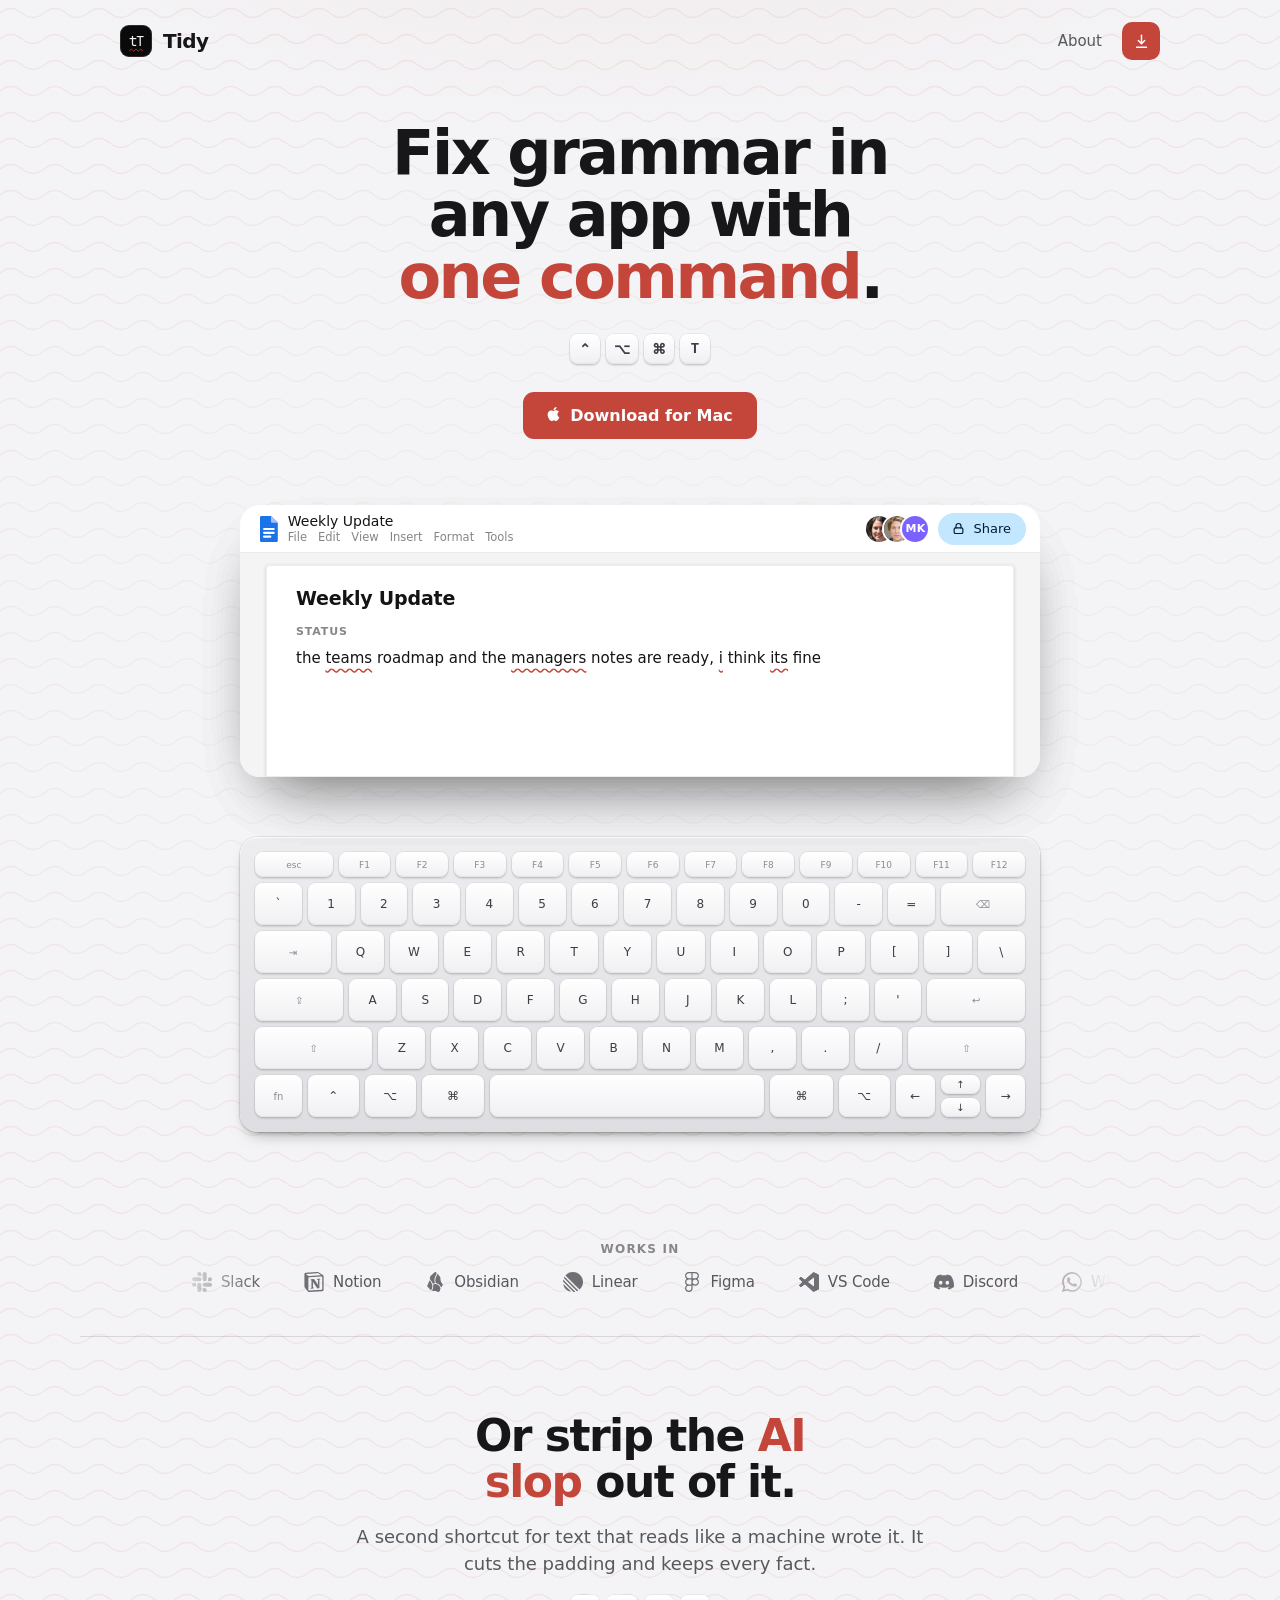
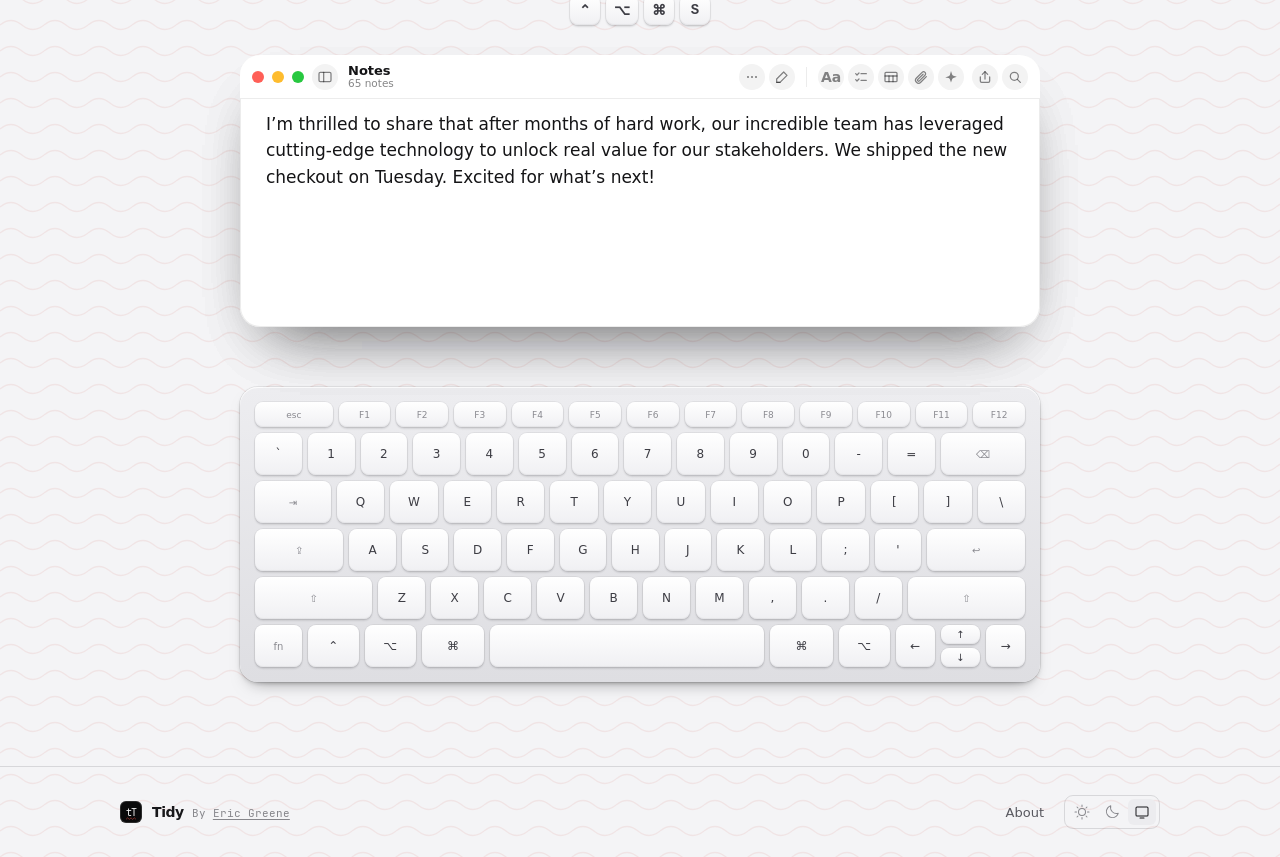
==== index.html @ 239cc35f "Publish site from tidy@d8dd795" ====
<!DOCTYPE html>
<html lang="en">
<head>
<meta charset="utf-8">
<meta name="viewport" content="width=device-width, initial-scale=1">
<link rel="icon" type="image/svg+xml" href="data:image/svg+xml,%3Csvg xmlns='http://www.w3.org/2000/svg' viewBox='0 0 64 64'%3E%3Crect width='64' height='64' rx='15' fill='%230a0a0b'/%3E%3Ctext x='32' y='41' text-anchor='middle' font-family='ui-monospace,Menlo,monospace' font-size='30' font-weight='600' letter-spacing='-2' fill='%23f4f4f5'%3EtT%3C/text%3E%3Cpath d='M20 52 L24 48 L28 52 L32 48 L36 52 L40 48 L44 52' fill='none' stroke='%23e04b3f' stroke-width='2.4' stroke-linejoin='miter'/%3E%3C/svg%3E">
<title>Tidy: fix grammar in any Mac app with one command</title>
<meta name="description" content="Fix grammar in any Mac app with one command. A second shortcut strips the AI slop out of text. On device, in a keystroke.">
<link rel="canonical" href="https://greene-squares.github.io/tidy-releases/">
<meta property="og:type" content="website">
<meta property="og:url" content="https://greene-squares.github.io/tidy-releases/">
<meta property="og:title" content="Tidy: fix grammar in any Mac app with one command">
<meta property="og:description" content="Fix grammar in any Mac app with one command. A second shortcut strips the AI slop out of text. On device, in a keystroke.">
<meta name="twitter:card" content="summary_large_image">
<script>
  (function () {
    var saved = localStorage.getItem('tidy-theme');
    if (saved === 'light' || saved === 'dark') document.documentElement.setAttribute('data-theme', saved);
  })();
</script>
<link rel="stylesheet" href="styles.css">
</head>
<body>

  <div class="wrap navWrap">
    <a href="index.html" style="display:flex;align-items:center;gap:11px;color:inherit">
      <div class="icon" style="width:32px;height:32px;border-radius:9px;font-size:14px;box-shadow:inset 0 0 0 1px var(--iconinset)">tT</div>
      <div style="font-size:20px;font-weight:600;letter-spacing:-0.03em">Tidy</div>
    </a>
    <div style="display:flex;align-items:center;gap:20px">
      <a href="about.html" class="nlink" style="font-size:15px">About</a>
      <a href="https://github.com/greene-squares/tidy-releases/releases/latest/download/Tidy.dmg" class="btn" aria-label="Download for Mac" style="display:inline-flex;align-items:center;justify-content:center;width:38px;height:38px;padding:0;border-radius:10px"><svg viewBox="0 0 24 24" fill="none" stroke="currentColor" stroke-width="2" stroke-linecap="round" stroke-linejoin="round" style="width:17px;height:17px"><path d="M12 3v11"/><path d="M7.5 10.5 12 15l4.5-4.5"/><path d="M5 20h14"/></svg></a>
    </div>
  </div>

  <div class="wrap heroWrap">
    <div class="h1" style="max-width:16ch;text-wrap:balance">Fix grammar in any app with <span style="color:var(--accent)">one command</span>.</div>
    <div class="shortcutLine"><span class="kbdChip">&#8963;</span><span class="kbdChip">&#8997;</span><span class="kbdChip">&#8984;</span><span class="kbdChip">T</span></div>
    <a href="https://github.com/greene-squares/tidy-releases/releases/latest/download/Tidy.dmg" class="btn" style="display:inline-flex;align-items:center;gap:10px;font-size:16px;border-radius:11px;padding:14px 24px;margin-top:2px"><svg viewBox="0 0 384 512" fill="currentColor" style="width:13px;height:16px;margin-top:-3px"><path d="M318.7 268.7c-.2-36.7 16.4-64.4 50-84.8-18.8-26.9-47.2-41.7-84.7-44.6-35.5-2.8-74.3 20.7-88.5 20.7-15 0-49.4-19.7-76.4-19.7C63.3 141.2 4 184.8 4 273.5q0 39.3 14.4 81.2c12.8 36.7 59 126.7 107.2 125.2 25.2-.6 43-17.9 75.8-17.9 31.8 0 48.3 17.9 76.4 17.9 48.6-.7 90.4-82.5 102.6-119.3-65.2-30.7-61.7-90-61.7-91.9zm-56.6-164.2c27.3-32.4 24.8-61.9 24-72.5-24.1 1.4-52 16.4-67.9 34.9-17.5 19.8-27.8 44.3-25.6 71.9 26.1 2 49.9-11.4 69.5-34.3z"/></svg>Download for Mac</a>
  </div>

  <div class="wrap demoWrap">
    <div class="demo">
      <div class="stage">
        <div class="window c1 msgApp">
          <div class="titlebar msgBar">
            <div class="lights"><span class="tl r"></span><span class="tl y"></span><span class="tl g"></span></div>
            <div class="msgTo">Messages<span class="msgSub">&nbsp;&rsaquo; Alex Rivera</span></div>
          </div>
          <div class="fmtBar">
            <span class="fchip b">B</span>
            <span class="fchip it">I</span>
            <span class="fchip un">U</span>
            <span class="fchip st">S</span>
            <span class="fdiv"></span>
            <span class="fchip"><svg viewBox="0 0 24 24"><path d="M10 14a4 4 0 0 0 5.6 0l2.6-2.6a4 4 0 0 0-5.6-5.6L11 7.4"/><path d="M14 10a4 4 0 0 0-5.6 0L5.8 12.6a4 4 0 0 0 5.6 5.6L13 16.6"/></svg></span>
            <span class="fchip"><svg viewBox="0 0 24 24"><line x1="10" y1="6" x2="20" y2="6"/><line x1="10" y1="12" x2="20" y2="12"/><line x1="10" y1="18" x2="20" y2="18"/><path d="M4 4.5v3.5M3.4 5.2h1.2M3.6 8h1.6"/></svg></span>
            <span class="fchip"><svg viewBox="0 0 24 24"><line x1="10" y1="6" x2="20" y2="6"/><line x1="10" y1="12" x2="20" y2="12"/><line x1="10" y1="18" x2="20" y2="18"/><circle cx="4.8" cy="6" r="1.4" class="fillic"></circle><circle cx="4.8" cy="12" r="1.4" class="fillic"></circle><circle cx="4.8" cy="18" r="1.4" class="fillic"></circle></svg></span>
            <span class="fdiv"></span>
            <span class="fchip"><svg viewBox="0 0 24 24"><path d="M9 8l-4 4 4 4"/><path d="M15 8l4 4-4 4"/></svg></span>
            <span class="fchip"><svg viewBox="0 0 24 24"><rect x="3" y="5" width="18" height="14" rx="2"/><path d="M9 10l-2 2 2 2"/><path d="M13 10l2 2-2 2"/></svg></span>
          </div>
          <div class="editor msgEditor">
            <div class="edGrid">
                <div class="edLayer before"><span class="hl">thanks <span class="mention">@EricGreene</span> for the fix, <span class="wavy">realy</span> <span class="wavy">apreciated</span>. can you <span class="wavy">chek</span> the deploy <span class="wavy">befor</span> 5pm</span></div>
                <div class="edLayer after">Thanks <span class="mention">@EricGreene</span> for the fix, really appreciated. Can you check the deploy before 5&thinsp;p.m.?<span class="caret"></span></div>
              </div>
          </div>
          <div class="composeRow">
            <span class="cbtn"><svg viewBox="0 0 24 24"><line x1="12" y1="5" x2="12" y2="19"/><line x1="5" y1="12" x2="19" y2="12"/></svg></span>
            <span class="cbtn"><span class="glyph">Aa</span></span>
            <span class="cbtn"><svg viewBox="0 0 24 24"><circle cx="12" cy="12" r="8"/><circle cx="9" cy="10.5" r="1" class="fillic"></circle><circle cx="15" cy="10.5" r="1" class="fillic"></circle><path d="M8.5 14.5a4 4 0 0 0 7 0"/></svg></span>
            <span class="cbtn"><span class="glyph">@</span></span>
            <span class="fdiv"></span>
            <span class="cbtn"><svg viewBox="0 0 24 24"><rect x="3" y="7" width="12" height="10" rx="2"/><path d="M15 10.5l6-3v9l-6-3z"/></svg></span>
            <span class="cbtn"><svg viewBox="0 0 24 24"><rect x="9" y="4" width="6" height="10" rx="3"/><path d="M6 11a6 6 0 0 0 12 0"/><line x1="12" y1="17" x2="12" y2="20"/></svg></span>
            <div class="cSpacer"></div>
            <span class="cbtn send"><svg viewBox="0 0 24 24" class="fillic"><path d="M4 11.5l16-7-7 16-2.2-6.3z"/></svg></span>
          </div>
        </div>
        <div class="window c2 notesApp">
          <div class="titlebar notesBar">
            <div class="lights"><span class="tl r"></span><span class="tl y"></span><span class="tl g"></span></div>
            <span class="chip"><svg viewBox="0 0 24 24"><rect x="3" y="5" width="18" height="14" rx="2"/><line x1="10" y1="5" x2="10" y2="19"/></svg></span>
            <div class="notesTitle"><div class="nt1">Notes</div><div class="nt2">65 notes</div></div>
            <div class="tbSpacer"></div>
            <div class="tbGroup tbHideSm">
              <span class="chip"><svg viewBox="0 0 24 24" class="fillic"><circle cx="6" cy="12" r="1.6"></circle><circle cx="12" cy="12" r="1.6"></circle><circle cx="18" cy="12" r="1.6"></circle></svg></span>
              <span class="chip"><svg viewBox="0 0 24 24"><path d="M4 20h5"/><path d="M14.5 4.5l5 5L9 20H4v-5z"/></svg></span>
            </div>
            <div class="tbDiv tbHideSm"></div>
            <div class="tbGroup">
              <span class="chip"><span class="glyph">Aa</span></span>
              <span class="chip"><svg viewBox="0 0 24 24"><path d="M4 7l2 2 3-3"/><path d="M4 16l2 2 3-3"/><line x1="12" y1="7" x2="20" y2="7"/><line x1="12" y1="17" x2="20" y2="17"/></svg></span>
              <span class="chip tbHideSm"><svg viewBox="0 0 24 24"><rect x="3" y="5" width="18" height="14" rx="1.5"/><line x1="3" y1="10.5" x2="21" y2="10.5"/><line x1="9" y1="10.5" x2="9" y2="19"/><line x1="15" y1="10.5" x2="15" y2="19"/></svg></span>
              <span class="chip tbHideSm"><svg viewBox="0 0 24 24"><path d="M20 11.5l-8.4 8.4a4.5 4.5 0 0 1-6.4-6.4l8.5-8.5a3 3 0 0 1 4.3 4.3l-8.5 8.5a1.5 1.5 0 0 1-2.2-2.2l7.8-7.8"/></svg></span>
              <span class="chip"><svg viewBox="0 0 24 24" class="fillic"><path d="M12 3l1.7 5.1a3 3 0 0 0 1.9 1.9l5.1 1.7-5.1 1.7a3 3 0 0 0-1.9 1.9L12 20.4l-1.7-5.1a3 3 0 0 0-1.9-1.9L3.3 12.7l5.1-1.7a3 3 0 0 0 1.9-1.9z"/></svg></span>
            </div>
            <div class="tbGroup tbHideSm">
              <span class="chip"><svg viewBox="0 0 24 24"><path d="M12 15V4"/><path d="M8 8l4-4 4 4"/><path d="M5 12v6a2 2 0 0 0 2 2h10a2 2 0 0 0 2-2v-6"/></svg></span>
              <span class="chip"><svg viewBox="0 0 24 24"><circle cx="11" cy="11" r="6"/><line x1="20" y1="20" x2="15.5" y2="15.5"/></svg></span>
            </div>
          </div>
          <div class="editor">
            <div class="edGrid">
                <div class="edLayer before"><span class="hl">wHY CANT I spell <span class="wavy">resteraunt</span> or <span class="wavy">operater</span>?</span></div>
                <div class="edLayer after">Why can&rsquo;t I spell restaurant or operator?<span class="caret"></span></div>
              </div>
          </div>
        </div>
        <div class="window c3 docsApp">
          <div class="titlebar docsBar">
            <span class="docIcon"><svg viewBox="5.5 2.5 13 19"><path class="dpg" d="M6 2.5h7.5L18.5 7.5V20.5a1 1 0 0 1-1 1H6.5a1 1 0 0 1-1-1V3.5a1 1 0 0 1 1-1z"/><path class="dfold" d="M13.5 2.5V6.5a1 1 0 0 0 1 1H18.5z"/><line class="dln" x1="8.5" y1="12" x2="15.5" y2="12"/><line class="dln" x1="8.5" y1="14.8" x2="15.5" y2="14.8"/><line class="dln" x1="8.5" y1="17.6" x2="13" y2="17.6"/></svg></span>
            <div class="docHead">
              <div class="docTitle">Weekly Update</div>
              <div class="docMenu"><span>File</span><span>Edit</span><span>View</span><span>Insert</span><span>Format</span><span>Tools</span></div>
            </div>
            <div class="cSpacer"></div>
            <div class="docPeople">
              <span class="docPhoto"><img src="[data-uri]" alt=""></span>
              <span class="docPhoto"><img src="[data-uri]" alt=""></span>
              <span class="docAvatar">MK</span>
            </div>
            <span class="docShare"><svg viewBox="0 0 24 24"><rect x="5" y="11" width="14" height="9" rx="2.2"/><path d="M8 11V8a4 4 0 0 1 8 0v3"/></svg>Share</span>
          </div>
          <div class="editor docEditor">
            <div class="docPage">
              <div class="docH1">Weekly Update</div>
              <div class="docTldr">STATUS</div>
              <div class="edGrid">
                <div class="edLayer before"><span class="hl">the <span class="wavy">teams</span> roadmap and the <span class="wavy">managers</span> notes are ready, <span class="wavy">i</span> think <span class="wavy">its</span> fine</span></div>
                <div class="edLayer after">The team&rsquo;s roadmap and the manager&rsquo;s notes are ready. I think it&rsquo;s fine.<span class="caret"></span></div>
              </div>
            </div>
          </div>
        </div>
        <div class="uToast uTidy"><span class="uWork"><span class="procTitle">Tidying</span></span><span class="uDone">5 words tidied</span></div>
        <div class="uToast uMsg"><span class="uWork"><span class="procTitle">Tidying</span></span><span class="uDone">3 words tidied</span></div>
        <div class="uToast uDocs"><span class="uWork"><span class="procTitle">Tidying</span></span><span class="uDone">6 words tidied</span></div>
      </div>
      <div class="kbd demo-kbd" aria-hidden="true">
        <div class="krow fn">
          <div class="key wide" style="flex-grow:1.5">esc</div>
          <div class="key">F1</div><div class="key">F2</div><div class="key">F3</div><div class="key">F4</div><div class="key">F5</div><div class="key">F6</div><div class="key">F7</div><div class="key">F8</div><div class="key">F9</div><div class="key">F10</div><div class="key">F11</div><div class="key">F12</div>
        </div>
        <div class="krow">
          <div class="key">&grave;</div><div class="key">1</div><div class="key">2</div><div class="key">3</div><div class="key">4</div><div class="key">5</div><div class="key">6</div><div class="key">7</div><div class="key">8</div><div class="key">9</div><div class="key">0</div><div class="key">-</div><div class="key">=</div><div class="key wide" style="flex-grow:1.8">&#9003;</div>
        </div>
        <div class="krow">
          <div class="key wide" style="flex-grow:1.6">&#8677;</div>
          <div class="key">Q</div><div class="key">W</div><div class="key">E</div><div class="key">R</div><div class="key kLetter">T</div><div class="key">Y</div><div class="key">U</div><div class="key">I</div><div class="key">O</div><div class="key">P</div><div class="key">[</div><div class="key">]</div><div class="key">\</div>
        </div>
        <div class="krow">
          <div class="key wide" style="flex-grow:1.9">&#8682;</div>
          <div class="key kA">A</div><div class="key ">S</div><div class="key">D</div><div class="key">F</div><div class="key">G</div><div class="key">H</div><div class="key">J</div><div class="key">K</div><div class="key">L</div><div class="key">;</div><div class="key">'</div><div class="key wide" style="flex-grow:2.1">&#8617;</div>
        </div>
        <div class="krow">
          <div class="key wide" style="flex-grow:2.5">&#8679;</div>
          <div class="key">Z</div><div class="key">X</div><div class="key">C</div><div class="key">V</div><div class="key">B</div><div class="key">N</div><div class="key">M</div><div class="key">,</div><div class="key">.</div><div class="key">/</div><div class="key wide" style="flex-grow:2.5">&#8679;</div>
        </div>
        <div class="krow">
          <div class="key wide" style="flex-grow:1.2">fn</div>
          <div class="key kMod" style="flex-grow:1.3">&#8963;</div>
          <div class="key kMod" style="flex-grow:1.3">&#8997;</div>
          <div class="key kCmd" style="flex-grow:1.6">&#8984;</div>
          <div class="key" style="flex-grow:7"></div>
          <div class="key" style="flex-grow:1.6">&#8984;</div>
          <div class="key" style="flex-grow:1.3">&#8997;</div>
          <div class="key">&#8592;</div><div class="arrowStack"><div class="key half">&#8593;</div><div class="key half">&#8595;</div></div><div class="key">&#8594;</div>
        </div>
      </div>
    </div>
  </div>

  <div class="wrap worksWrap">
    <p class="worksLabel">Works in</p>
    <div class="worksIn" aria-label="Tidy works in any Mac app that accepts text">
      <div class="worksTrack"><span class="wiApp"><span class="wiMark"><svg viewBox="0 0 2447.6 2452.5" aria-hidden="true">
  <g fill="currentColor" clip-rule="evenodd" fill-rule="evenodd">
    <path fill="currentColor"
      d="m897.4 0c-135.3.1-244.8 109.9-244.7 245.2-.1 135.3 109.5 245.1 244.8 245.2h244.8v-245.1c.1-135.3-109.5-245.1-244.9-245.3.1 0 .1 0 0 0m0 654h-652.6c-135.3.1-244.9 109.9-244.8 245.2-.2 135.3 109.4 245.1 244.7 245.3h652.7c135.3-.1 244.9-109.9 244.8-245.2.1-135.4-109.5-245.2-244.8-245.3z"
     
    />
    <path fill="currentColor"
      d="m2447.6 899.2c.1-135.3-109.5-245.1-244.8-245.2-135.3.1-244.9 109.9-244.8 245.2v245.3h244.8c135.3-.1 244.9-109.9 244.8-245.3zm-652.7 0v-654c.1-135.2-109.4-245-244.7-245.2-135.3.1-244.9 109.9-244.8 245.2v654c-.2 135.3 109.4 245.1 244.7 245.3 135.3-.1 244.9-109.9 244.8-245.3z"
     
    />
    <path fill="currentColor"
      d="m1550.1 2452.5c135.3-.1 244.9-109.9 244.8-245.2.1-135.3-109.5-245.1-244.8-245.2h-244.8v245.2c-.1 135.2 109.5 245 244.8 245.2zm0-654.1h652.7c135.3-.1 244.9-109.9 244.8-245.2.2-135.3-109.4-245.1-244.7-245.3h-652.7c-135.3.1-244.9 109.9-244.8 245.2-.1 135.4 109.4 245.2 244.7 245.3z"
     
    />
    <path fill="currentColor"
      d="m0 1553.2c-.1 135.3 109.5 245.1 244.8 245.2 135.3-.1 244.9-109.9 244.8-245.2v-245.2h-244.8c-135.3.1-244.9 109.9-244.8 245.2zm652.7 0v654c-.2 135.3 109.4 245.1 244.7 245.3 135.3-.1 244.9-109.9 244.8-245.2v-653.9c.2-135.3-109.4-245.1-244.7-245.3-135.4 0-244.9 109.8-244.8 245.1 0 0 0 .1 0 0"
     
    />
  </g>
</svg></span><span class="wiName">Slack</span></span><span class="wiApp"><span class="wiMark"><svg viewBox="0 0 24 24" fill="currentColor" aria-hidden="true"><path d="M4.459 4.208c.746.606 1.026.56 2.428.466l13.215-.793c.28 0 .047-.28-.046-.326L17.86 1.968c-.42-.326-.981-.7-2.055-.607L3.01 2.295c-.466.046-.56.28-.374.466zm.793 3.08v13.904c0 .747.373 1.027 1.214.98l14.523-.84c.841-.046.935-.56.935-1.167V6.354c0-.606-.233-.933-.748-.887l-15.177.887c-.56.047-.747.327-.747.933zm14.337.745c.093.42 0 .84-.42.888l-.7.14v10.264c-.608.327-1.168.514-1.635.514-.748 0-.935-.234-1.495-.933l-4.577-7.186v6.952L12.21 19s0 .84-1.168.84l-3.222.186c-.093-.186 0-.653.327-.746l.84-.233V9.854L7.822 9.76c-.094-.42.14-1.026.793-1.073l3.456-.233 4.764 7.279v-6.44l-1.215-.139c-.093-.514.28-.887.747-.933zM1.936 1.035l13.31-.98c1.634-.14 2.055-.047 3.082.7l4.249 2.986c.7.513.934.653.934 1.213v16.378c0 1.026-.373 1.634-1.68 1.726l-15.458.934c-.98.047-1.448-.093-1.962-.747l-3.129-4.06c-.56-.747-.793-1.306-.793-1.96V2.667c0-.839.374-1.54 1.447-1.632z"/></svg></span><span class="wiName">Notion</span></span><span class="wiApp"><span class="wiMark"><svg viewBox="0 0 24 24" fill="currentColor" aria-hidden="true"><path d="M19.355 18.538a68.967 68.959 0 0 0 1.858-2.954.81.81 0 0 0-.062-.9c-.516-.685-1.504-2.075-2.042-3.362-.553-1.321-.636-3.375-.64-4.377a1.707 1.707 0 0 0-.358-1.05l-3.198-4.064a3.744 3.744 0 0 1-.076.543c-.106.503-.307 1.004-.536 1.5-.134.29-.29.6-.446.914l-.31.626c-.516 1.068-.997 2.227-1.132 3.59-.124 1.26.046 2.73.815 4.481.128.011.257.025.386.044a6.363 6.363 0 0 1 3.326 1.505c.916.79 1.744 1.922 2.415 3.5zM8.199 22.569c.073.012.146.02.22.02.78.024 2.095.092 3.16.29.87.16 2.593.64 4.01 1.055 1.083.316 2.198-.548 2.355-1.664.114-.814.33-1.735.725-2.58l-.01.005c-.67-1.87-1.522-3.078-2.416-3.849a5.295 5.295 0 0 0-2.778-1.257c-1.54-.216-2.952.19-3.84.45.532 2.218.368 4.829-1.425 7.531zM5.533 9.938c-.023.1-.056.197-.098.29L2.82 16.059a1.602 1.602 0 0 0 .313 1.772l4.116 4.24c2.103-3.101 1.796-6.02.836-8.3-.728-1.73-1.832-3.081-2.55-3.831zM9.32 14.01c.615-.183 1.606-.465 2.745-.534-.683-1.725-.848-3.233-.716-4.577.154-1.552.7-2.847 1.235-3.95.113-.235.223-.454.328-.664.149-.297.288-.577.419-.86.217-.47.379-.885.46-1.27.08-.38.08-.72-.014-1.043-.095-.325-.297-.675-.68-1.06a1.6 1.6 0 0 0-1.475.36l-4.95 4.452a1.602 1.602 0 0 0-.513.952l-.427 2.83c.672.59 2.328 2.316 3.335 4.711.09.21.175.43.253.653z"/></svg></span><span class="wiName">Obsidian</span></span><span class="wiApp"><span class="wiMark"><svg viewBox="0 0 24 24" fill="currentColor" aria-hidden="true"><path d="M2.886 4.18A11.982 11.982 0 0 1 11.99 0C18.624 0 24 5.376 24 12.009c0 3.64-1.62 6.903-4.18 9.105L2.887 4.18ZM1.817 5.626l16.556 16.556c-.524.33-1.075.62-1.65.866L.951 7.277c.247-.575.537-1.126.866-1.65ZM.322 9.163l14.515 14.515c-.71.172-1.443.282-2.195.322L0 11.358a12 12 0 0 1 .322-2.195Zm-.17 4.862 9.823 9.824a12.02 12.02 0 0 1-9.824-9.824Z"/></svg></span><span class="wiName">Linear</span></span><span class="wiApp"><span class="wiMark"><svg viewBox="0 0 24 24" fill="currentColor" aria-hidden="true"><path d="M15.852 8.981h-4.588V0h4.588c2.476 0 4.49 2.014 4.49 4.49s-2.014 4.491-4.49 4.491zM12.735 7.51h3.117c1.665 0 3.019-1.355 3.019-3.019s-1.355-3.019-3.019-3.019h-3.117V7.51zm0 1.471H8.148c-2.476 0-4.49-2.014-4.49-4.49S5.672 0 8.148 0h4.588v8.981zm-4.587-7.51c-1.665 0-3.019 1.355-3.019 3.019s1.354 3.02 3.019 3.02h3.117V1.471H8.148zm4.587 15.019H8.148c-2.476 0-4.49-2.014-4.49-4.49s2.014-4.49 4.49-4.49h4.588v8.98zM8.148 8.981c-1.665 0-3.019 1.355-3.019 3.019s1.355 3.019 3.019 3.019h3.117V8.981H8.148zM8.172 24c-2.489 0-4.515-2.014-4.515-4.49s2.014-4.49 4.49-4.49h4.588v4.441c0 2.503-2.047 4.539-4.563 4.539zm-.024-7.51a3.023 3.023 0 0 0-3.019 3.019c0 1.665 1.365 3.019 3.044 3.019 1.705 0 3.093-1.376 3.093-3.068v-2.97H8.148zm7.704 0h-.098c-2.476 0-4.49-2.014-4.49-4.49s2.014-4.49 4.49-4.49h.098c2.476 0 4.49 2.014 4.49 4.49s-2.014 4.49-4.49 4.49zm-.097-7.509c-1.665 0-3.019 1.355-3.019 3.019s1.355 3.019 3.019 3.019h.098c1.665 0 3.019-1.355 3.019-3.019s-1.355-3.019-3.019-3.019h-.098z"/></svg></span><span class="wiName">Figma</span></span><span class="wiApp"><span class="wiMark"><svg viewBox="0 0 100 100" aria-hidden="true"><mask id="a" width="100" height="100" x="0" y="0" mask-type="alpha" maskUnits="userSpaceOnUse"><path fill="currentColor" fill-rule="evenodd" d="M70.912 99.317a6.223 6.223 0 0 0 4.96-.19l20.589-9.907A6.25 6.25 0 0 0 100 83.587V16.413a6.25 6.25 0 0 0-3.54-5.632L75.874.874a6.226 6.226 0 0 0-7.104 1.21L29.355 38.04 12.187 25.01a4.162 4.162 0 0 0-5.318.236l-5.506 5.009a4.168 4.168 0 0 0-.004 6.162L16.247 50 1.36 63.583a4.168 4.168 0 0 0 .004 6.162l5.506 5.01a4.162 4.162 0 0 0 5.318.236l17.168-13.032L68.77 97.917a6.217 6.217 0 0 0 2.143 1.4ZM75.015 27.3 45.11 50l29.906 22.701V27.3Z" clip-rule="evenodd"/></mask><g fill="currentColor" mask="url(#a)"><path fill="currentColor" d="M96.461 10.796 75.857.876a6.23 6.23 0 0 0-7.107 1.207l-67.451 61.5a4.167 4.167 0 0 0 .004 6.162l5.51 5.009a4.167 4.167 0 0 0 5.32.236l81.228-61.62c2.725-2.067 6.639-.124 6.639 3.297v-.24a6.25 6.25 0 0 0-3.539-5.63Z"/><g fill="currentColor" filter="url(#b)"><path fill="currentColor" d="m96.461 89.204-20.604 9.92a6.229 6.229 0 0 1-7.107-1.207l-67.451-61.5a4.167 4.167 0 0 1 .004-6.162l5.51-5.009a4.167 4.167 0 0 1 5.32-.236l81.228 61.62c2.725 2.067 6.639.124 6.639-3.297v.24a6.25 6.25 0 0 1-3.539 5.63Z"/></g><g fill="currentColor" filter="url(#c)"><path fill="currentColor" d="M75.858 99.126a6.232 6.232 0 0 1-7.108-1.21c2.306 2.307 6.25.674 6.25-2.588V4.672c0-3.262-3.944-4.895-6.25-2.589a6.232 6.232 0 0 1 7.108-1.21l20.6 9.908A6.25 6.25 0 0 1 100 16.413v67.174a6.25 6.25 0 0 1-3.541 5.633l-20.601 9.906Z"/></g><path fill="currentColor" fill-rule="evenodd" d="M70.851 99.317a6.224 6.224 0 0 0 4.96-.19L96.4 89.22a6.25 6.25 0 0 0 3.54-5.633V16.413a6.25 6.25 0 0 0-3.54-5.632L75.812.874a6.226 6.226 0 0 0-7.104 1.21L29.294 38.04 12.126 25.01a4.162 4.162 0 0 0-5.317.236l-5.507 5.009a4.168 4.168 0 0 0-.004 6.162L16.186 50 1.298 63.583a4.168 4.168 0 0 0 .004 6.162l5.507 5.009a4.162 4.162 0 0 0 5.317.236L29.294 61.96l39.414 35.958a6.218 6.218 0 0 0 2.143 1.4ZM74.954 27.3 45.048 50l29.906 22.701V27.3Z" clip-rule="evenodd"/></g></svg></span><span class="wiName">VS Code</span></span><span class="wiApp"><span class="wiMark"><svg viewBox="0 0 24 24" fill="currentColor" aria-hidden="true"><path d="M20.317 4.3698a19.7913 19.7913 0 00-4.8851-1.5152.0741.0741 0 00-.0785.0371c-.211.3753-.4447.8648-.6083 1.2495-1.8447-.2762-3.68-.2762-5.4868 0-.1636-.3933-.4058-.8742-.6177-1.2495a.077.077 0 00-.0785-.037 19.7363 19.7363 0 00-4.8852 1.515.0699.0699 0 00-.0321.0277C.5334 9.0458-.319 13.5799.0992 18.0578a.0824.0824 0 00.0312.0561c2.0528 1.5076 4.0413 2.4228 5.9929 3.0294a.0777.0777 0 00.0842-.0276c.4616-.6304.8731-1.2952 1.226-1.9942a.076.076 0 00-.0416-.1057c-.6528-.2476-1.2743-.5495-1.8722-.8923a.077.077 0 01-.0076-.1277c.1258-.0943.2517-.1923.3718-.2914a.0743.0743 0 01.0776-.0105c3.9278 1.7933 8.18 1.7933 12.0614 0a.0739.0739 0 01.0785.0095c.1202.099.246.1981.3728.2924a.077.077 0 01-.0066.1276 12.2986 12.2986 0 01-1.873.8914.0766.0766 0 00-.0407.1067c.3604.698.7719 1.3628 1.225 1.9932a.076.076 0 00.0842.0286c1.961-.6067 3.9495-1.5219 6.0023-3.0294a.077.077 0 00.0313-.0552c.5004-5.177-.8382-9.6739-3.5485-13.6604a.061.061 0 00-.0312-.0286zM8.02 15.3312c-1.1825 0-2.1569-1.0857-2.1569-2.419 0-1.3332.9555-2.4189 2.157-2.4189 1.2108 0 2.1757 1.0952 2.1568 2.419 0 1.3332-.9555 2.4189-2.1569 2.4189zm7.9748 0c-1.1825 0-2.1569-1.0857-2.1569-2.419 0-1.3332.9554-2.4189 2.1569-2.4189 1.2108 0 2.1757 1.0952 2.1568 2.419 0 1.3332-.946 2.4189-2.1568 2.4189Z"/></svg></span><span class="wiName">Discord</span></span><span class="wiApp"><span class="wiMark"><svg viewBox="0 0 24 24" fill="currentColor" aria-hidden="true"><path d="M17.472 14.382c-.297-.149-1.758-.867-2.03-.967-.273-.099-.471-.148-.67.15-.197.297-.767.966-.94 1.164-.173.199-.347.223-.644.075-.297-.15-1.255-.463-2.39-1.475-.883-.788-1.48-1.761-1.653-2.059-.173-.297-.018-.458.13-.606.134-.133.298-.347.446-.52.149-.174.198-.298.298-.497.099-.198.05-.371-.025-.52-.075-.149-.669-1.612-.916-2.207-.242-.579-.487-.5-.669-.51-.173-.008-.371-.01-.57-.01-.198 0-.52.074-.792.372-.272.297-1.04 1.016-1.04 2.479 0 1.462 1.065 2.875 1.213 3.074.149.198 2.096 3.2 5.077 4.487.709.306 1.262.489 1.694.625.712.227 1.36.195 1.871.118.571-.085 1.758-.719 2.006-1.413.248-.694.248-1.289.173-1.413-.074-.124-.272-.198-.57-.347m-5.421 7.403h-.004a9.87 9.87 0 01-5.031-1.378l-.361-.214-3.741.982.998-3.648-.235-.374a9.86 9.86 0 01-1.51-5.26c.001-5.45 4.436-9.884 9.888-9.884 2.64 0 5.122 1.03 6.988 2.898a9.825 9.825 0 012.893 6.994c-.003 5.45-4.437 9.884-9.885 9.884m8.413-18.297A11.815 11.815 0 0012.05 0C5.495 0 .16 5.335.157 11.892c0 2.096.547 4.142 1.588 5.945L.057 24l6.305-1.654a11.882 11.882 0 005.683 1.448h.005c6.554 0 11.89-5.335 11.893-11.893a11.821 11.821 0 00-3.48-8.413Z"/></svg></span><span class="wiName">WhatsApp</span></span><span class="wiApp"><span class="wiMark"><svg viewBox="0 0 24 24" fill="currentColor" aria-hidden="true"><path d="M11.944 0A12 12 0 0 0 0 12a12 12 0 0 0 12 12 12 12 0 0 0 12-12A12 12 0 0 0 12 0a12 12 0 0 0-.056 0zm4.962 7.224c.1-.002.321.023.465.14a.506.506 0 0 1 .171.325c.016.093.036.306.02.472-.18 1.898-.962 6.502-1.36 8.627-.168.9-.499 1.201-.82 1.23-.696.065-1.225-.46-1.9-.902-1.056-.693-1.653-1.124-2.678-1.8-1.185-.78-.417-1.21.258-1.91.177-.184 3.247-2.977 3.307-3.23.007-.032.014-.15-.056-.212s-.174-.041-.249-.024c-.106.024-1.793 1.14-5.061 3.345-.48.33-.913.49-1.302.48-.428-.008-1.252-.241-1.865-.44-.752-.245-1.349-.374-1.297-.789.027-.216.325-.437.893-.663 3.498-1.524 5.83-2.529 6.998-3.014 3.332-1.386 4.025-1.627 4.476-1.635z"/></svg></span><span class="wiName">Telegram</span></span><span class="wiApp"><span class="wiMark"><svg viewBox="0 0 24 24" fill="currentColor" aria-hidden="true"><path d="M12 0C8.21 0 4.831 1.757 2.632 4.501l3.953 6.848A5.454 5.454 0 0 1 12 6.545h10.691A12 12 0 0 0 12 0zM1.931 5.47A11.943 11.943 0 0 0 0 12c0 6.012 4.42 10.991 10.189 11.864l3.953-6.847a5.45 5.45 0 0 1-6.865-2.29zm13.342 2.166a5.446 5.446 0 0 1 1.45 7.09l.002.001h-.002l-5.344 9.257c.206.01.413.016.621.016 6.627 0 12-5.373 12-12 0-1.54-.29-3.011-.818-4.364zM12 16.364a4.364 4.364 0 1 1 0-8.728 4.364 4.364 0 0 1 0 8.728Z"/></svg></span><span class="wiName">Chrome</span></span><span class="wiApp"><span class="wiMark"><svg viewBox="0 0 24 24" fill="currentColor" aria-hidden="true"><path d="M12 0A12 12 0 0 0 0 12a12 12 0 0 0 12 12 12 12 0 0 0 12-12A12 12 0 0 0 12 0zm-.004.953h.006c.063 0 .113.05.113.113v1.842c0 .063-.05.113-.113.113h-.006a.112.112 0 0 1-.113-.113V1.066c0-.063.05-.113.113-.113zm-.941.041c.056.001.104.046.11.104l.077.918a.112.112 0 0 1-.101.12h-.01a.11.11 0 0 1-.12-.1l-.08-.919a.112.112 0 0 1 .102-.12h.01l.012-.003zm1.892 0H12.965a.113.113 0 0 1 .103.121l-.08.92a.111.111 0 0 1-.12.102h-.009a.111.111 0 0 1-.101-.121l.078-.92a.112.112 0 0 1 .111-.102zm-2.838.123a.11.11 0 0 1 .106.092l.32 1.818c.01.06-.03.119-.09.13l-.01.001a.111.111 0 0 1-.128-.09l-.32-1.818a.111.111 0 0 1 .09-.129l.01-.002a.103.103 0 0 1 .022-.002zm3.784.002h.021l.008.002c.061.01.102.07.092.131l-.32 1.814c-.011.062-.07.101-.132.09h-.005a.113.113 0 0 1-.092-.13l.32-1.815a.111.111 0 0 1 .108-.092zm-4.715.203c.048.002.09.035.103.084l.239.893a.112.112 0 0 1-.079.139l-.005.001a.114.114 0 0 1-.14-.08l-.237-.894a.11.11 0 0 1 .078-.137l.006-.002a.123.123 0 0 1 .035-.004zm5.644 0a.11.11 0 0 1 .033.004l.006.002c.06.016.097.079.08.139l-.24.892a.112.112 0 0 1-.137.08l-.005-.002a.114.114 0 0 1-.08-.138l.24-.893a.112.112 0 0 1 .103-.084zm-6.562.285a.11.11 0 0 1 .107.073L9 3.42a.107.107 0 0 1-.064.139l-.012.005a.11.11 0 0 1-.14-.066L8.15 1.76a.11.11 0 0 1 .065-.14l.014-.005a.106.106 0 0 1 .03-.008zm7.469.002c.014 0 .028.001.042.006l.012.006c.057.02.087.082.067.139l-.633 1.738a.11.11 0 0 1-.14.066l-.013-.003A.11.11 0 0 1 15 3.42l.633-1.738a.108.108 0 0 1 .096-.073zm-8.352.366a.112.112 0 0 1 .105.064l.393.838a.112.112 0 0 1-.055.148l-.008.004a.11.11 0 0 1-.146-.054l-.395-.838a.112.112 0 0 1 .055-.149l.008-.004a.11.11 0 0 1 .043-.01zm9.246 0a.11.11 0 0 1 .043.01l.006.003a.11.11 0 0 1 .053.149l-.391.838a.112.112 0 0 1-.148.054l-.006-.002a.112.112 0 0 1-.055-.148l.393-.84a.112.112 0 0 1 .105-.064zm-10.092.44c.04-.002.08.018.102.056l.922 1.597a.113.113 0 0 1-.041.155l-.006.002a.113.113 0 0 1-.154-.041l-.922-1.598a.113.113 0 0 1 .04-.154l.007-.002a.11.11 0 0 1 .052-.016zm10.94.001c.018 0 .035.004.052.014l.004.002a.114.114 0 0 1 .041.156l-.923 1.596a.114.114 0 0 1-.157.04l-.004-.001a.112.112 0 0 1-.04-.155l.925-1.595a.113.113 0 0 1 .102-.057zM5.729 2.93a.11.11 0 0 1 .093.047l.532.753a.114.114 0 0 1-.028.159l-.004.002a.114.114 0 0 1-.158-.028l-.531-.752a.114.114 0 0 1 .027-.158l.006-.002a.113.113 0 0 1 .063-.021zm12.542 0a.11.11 0 0 1 .063.02l.006.003a.112.112 0 0 1 .027.156l-.531.756a.112.112 0 0 1-.156.028l-.006-.004a.112.112 0 0 1-.028-.157l.532-.755a.11.11 0 0 1 .093-.047zm.747.578a.11.11 0 0 1 .08.027l.006.004c.047.04.053.111.013.158L17.932 5.11a.11.11 0 0 1-.157.016l-.005-.006a.11.11 0 0 1-.014-.156l1.185-1.414a.114.114 0 0 1 .077-.041zM4.984 3.51a.11.11 0 0 1 .077.039L6.244 4.96a.112.112 0 0 1-.014.158l-.003.004a.112.112 0 0 1-.159-.014L4.883 3.697a.112.112 0 0 1 .013-.158l.006-.004a.111.111 0 0 1 .082-.025zm-.714.64c.027 0 .055.01.076.032l.658.66a.107.107 0 0 1 0 .152l-.01.01a.107.107 0 0 1-.152 0l-.66-.658a.11.11 0 0 1 0-.155l.01-.01a.111.111 0 0 1 .078-.03zm15.462 0c.028 0 .055.01.077.032l.007.007a.109.109 0 0 1 0 .155l-.658.66a.109.109 0 0 1-.154 0l-.008-.008a.109.109 0 0 1 0-.154l.658-.66a.11.11 0 0 1 .078-.032zm.707.66c.038 0 .071.02.092.075a.112.112 0 0 1-.023.117l-7.606 8.08c-3.084 2.024-6.149 4.04-9.222 6.05-.078.051-.17.082-.211-.028a.112.112 0 0 1 .023-.118l7.594-8.08c3.084-2.023 6.161-4.039 9.234-6.049a.247.247 0 0 1 .12-.046zm-16.824.045a.109.109 0 0 1 .08.026l1.416 1.187a.11.11 0 0 1 .014.157l-.006.005a.11.11 0 0 1-.156.014L3.549 5.057a.109.109 0 0 1-.014-.155l.006-.007a.108.108 0 0 1 .074-.04zm17.336.756c.036 0 .072.017.094.05l.004.003a.114.114 0 0 1-.028.158l-.753.53a.112.112 0 0 1-.157-.028l-.004-.004a.114.114 0 0 1 .028-.158l.754-.53a.113.113 0 0 1 .062-.02zm-17.904.002c.02 0 .042.007.06.02l.76.531c.05.035.06.103.026.152l-.006.01a.109.109 0 0 1-.153.026l-.76-.532a.109.109 0 0 1-.025-.152l.006-.01a.108.108 0 0 1 .092-.045zm-.512.803c.018 0 .036.006.053.016l1.596.923a.111.111 0 0 1 .04.153l-.003.006a.111.111 0 0 1-.153.04L2.473 6.63a.111.111 0 0 1-.041-.152l.004-.006a.11.11 0 0 1 .1-.055zm18.932 0a.11.11 0 0 1 .1.055l.001.004a.113.113 0 0 1-.04.154l-1.596.926a.113.113 0 0 1-.155-.041l-.002-.004a.113.113 0 0 1 .041-.155l1.596-.925a.115.115 0 0 1 .055-.014zm-19.373.846c.014 0 .029.003.043.01l.838.392a.11.11 0 0 1 .052.147l-.004.01a.11.11 0 0 1-.146.052l-.838-.393a.11.11 0 0 1-.053-.146l.004-.01a.109.109 0 0 1 .104-.062zm19.81.002a.11.11 0 0 1 .106.062l.002.008a.11.11 0 0 1-.053.146l-.838.393a.11.11 0 0 1-.146-.053l-.004-.008a.11.11 0 0 1 .052-.146l.838-.393a.11.11 0 0 1 .043-.01zm-20.183.88c.014 0 .028.001.043.006l1.732.631a.112.112 0 0 1 .067.145l-.002.006a.11.11 0 0 1-.143.066l-1.732-.63a.113.113 0 0 1-.069-.145l.002-.004a.115.115 0 0 1 .102-.074zm20.549 0a.113.113 0 0 1 .11.075l.003.004a.115.115 0 0 1-.069.146l-1.732.629a.112.112 0 0 1-.145-.066l-.001-.006a.113.113 0 0 1 .068-.145l1.732-.63a.11.11 0 0 1 .034-.006zm-20.836.909a.11.11 0 0 1 .033.004l.892.24c.06.016.096.077.08.137l-.002.007a.11.11 0 0 1-.136.079l-.895-.239a.113.113 0 0 1-.078-.138l.002-.006a.113.113 0 0 1 .104-.084zm21.13.002a.115.115 0 0 1 .106.084v.004a.112.112 0 0 1-.078.138l-.893.239a.112.112 0 0 1-.138-.079v-.005a.112.112 0 0 1 .078-.14l.892-.237a.11.11 0 0 1 .033-.004zm-21.335.93.023.001 1.814.323c.062.01.101.069.09.13v.006a.111.111 0 0 1-.13.09l-1.815-.322a.113.113 0 0 1-.092-.131l.002-.006a.11.11 0 0 1 .108-.092zm21.519.001h.022c.052.002.1.038.109.092v.006c.01.062-.03.12-.092.13l-1.814.321a.113.113 0 0 1-.131-.092v-.005a.113.113 0 0 1 .092-.131l1.814-.32zm-21.644.944h.011l.922.084a.11.11 0 0 1 .102.119l-.002.01a.11.11 0 0 1-.121.1l-.922-.083a.11.11 0 0 1-.1-.12v-.009a.111.111 0 0 1 .11-.101zm21.779.002h.012c.056 0 .106.043.11.101v.008a.111.111 0 0 1-.1.121l-.923.08a.111.111 0 0 1-.12-.101v-.008a.111.111 0 0 1 .1-.121l.92-.08zm-11.82.73L6.091 16.95c2.02-1.324 4.039-2.646 6.066-3.976l-1.095-1.31zm11.87.219c.063 0 .114.05.114.113v.004c0 .063-.05.113-.113.113l-1.844.004a.113.113 0 0 1-.113-.113v-.004c0-.063.05-.113.113-.113l1.844-.004zm-21.869.002h1.844c.062 0 .112.05.112.111v.008c0 .062-.05.111-.112.111H1.064a.111.111 0 0 1-.11-.111v-.008c0-.061.049-.111.11-.111zm.952.875h.011a.11.11 0 0 1 .11.101v.006a.111.111 0 0 1-.102.121l-.922.08a.11.11 0 0 1-.119-.101l-.002-.006a.111.111 0 0 1 .102-.121l.922-.08zm19.955 0h.011l.922.08a.11.11 0 0 1 .102.119v.008a.112.112 0 0 1-.121.101l-.922-.08a.11.11 0 0 1-.102-.119v-.008a.111.111 0 0 1 .11-.101zm-18.924.705c.053.001.098.04.107.094l.002.004c.011.061-.03.12-.092.13l-1.812.32a.113.113 0 0 1-.13-.091v-.004a.115.115 0 0 1 .09-.133l1.811-.318a.117.117 0 0 1 .024-.002zm17.902 0c.008 0 .016 0 .024.002l1.816.32c.061.011.1.07.09.131v.004a.113.113 0 0 1-.131.092l-1.816-.32a.112.112 0 0 1-.09-.131v-.004a.113.113 0 0 1 .107-.094zM2.332 14.477a.11.11 0 0 1 .104.082l.002.005c.016.06-.02.121-.08.137l-.891.24a.112.112 0 0 1-.137-.08l-.002-.006a.112.112 0 0 1 .08-.136l.89-.239a.112.112 0 0 1 .034-.003zm19.332 0c.011 0 .024 0 .035.003l.893.239c.06.016.096.077.08.136l-.002.006a.111.111 0 0 1-.137.078l-.894-.238a.111.111 0 0 1-.078-.137l.002-.005a.109.109 0 0 1 .101-.082zm-18.213.517a.11.11 0 0 1 .11.074l.002.004a.112.112 0 0 1-.067.145l-1.732.63a.113.113 0 0 1-.145-.068l-.002-.004a.113.113 0 0 1 .069-.144L3.418 15a.11.11 0 0 1 .033-.006zm17.086 0c.015 0 .029 0 .043.006l1.734.63a.111.111 0 0 1 .067.143l-.002.008a.111.111 0 0 1-.143.067l-1.734-.631a.111.111 0 0 1-.066-.143l.002-.008a.111.111 0 0 1 .1-.072zM2.92 16.117a.109.109 0 0 1 .103.063l.004.01a.108.108 0 0 1-.052.144l-.838.393a.11.11 0 0 1-.147-.055l-.004-.008a.11.11 0 0 1 .053-.146l.838-.391a.112.112 0 0 1 .043-.01zm18.158 0a.11.11 0 0 1 .043.01l.838.39c.056.027.08.093.055.149l-.002.004a.112.112 0 0 1-.149.055l-.838-.391a.112.112 0 0 1-.054-.148l.002-.004a.112.112 0 0 1 .105-.065zm-16.957.315c.04-.001.078.02.1.056l.004.004a.11.11 0 0 1-.041.153l-1.596.921a.113.113 0 0 1-.154-.04l-.002-.005a.113.113 0 0 1 .04-.154l1.596-.922a.109.109 0 0 1 .053-.013zm15.756 0c.018 0 .036.004.053.013l1.597.924a.11.11 0 0 1 .041.152l-.002.004a.11.11 0 0 1-.152.041l-1.598-.921a.113.113 0 0 1-.04-.155l.001-.002a.111.111 0 0 1 .1-.056zm.328 1.193a.11.11 0 0 1 .06.021l.758.534c.05.035.061.102.026.152l-.004.008a.111.111 0 0 1-.154.027l-.756-.535a.109.109 0 0 1-.028-.152l.006-.008a.11.11 0 0 1 .092-.047zm-16.412.002c.035 0 .072.016.094.047l.004.008a.109.109 0 0 1-.028.152l-.756.531a.108.108 0 0 1-.152-.025l-.006-.008a.109.109 0 0 1 .028-.152l.755-.534a.107.107 0 0 1 .061-.019zm15.162.102a.112.112 0 0 1 .082.025l1.414 1.187a.11.11 0 0 1 .014.157l-.004.004a.113.113 0 0 1-.158.013L18.89 17.93a.11.11 0 0 1-.014-.157l.004-.005a.108.108 0 0 1 .074-.04zm-12.812 1.12a.11.11 0 0 1 .08.026l.007.008a.11.11 0 0 1 .014.154L5.06 20.451a.11.11 0 0 1-.155.012l-.008-.006a.11.11 0 0 1-.013-.154l1.185-1.414a.11.11 0 0 1 .075-.04zm11.703 0c.032 0 .065.015.088.042l1.181 1.41c.04.048.035.12-.013.16l-.002.002a.114.114 0 0 1-.16-.014l-1.182-1.41a.114.114 0 0 1 .013-.16l.002-.002a.115.115 0 0 1 .073-.027zm-12.928.114c.027 0 .054.01.074.031l.014.012a.107.107 0 0 1 0 .15l-.662.66a.105.105 0 0 1-.149 0l-.011-.011a.105.105 0 0 1 0-.149l.66-.662a.105.105 0 0 1 .074-.031zm14.164 0c.027 0 .053.01.074.031l.66.662a.106.106 0 0 1 0 .15l-.011.012a.106.106 0 0 1-.15-.002l-.66-.66a.106.106 0 0 1 .001-.15l.01-.012a.108.108 0 0 1 .076-.031zm-11.627.797c.018 0 .034.006.05.015l.007.004a.11.11 0 0 1 .04.15l-.921 1.598a.11.11 0 0 1-.15.041l-.008-.004a.111.111 0 0 1-.04-.152l.922-1.596a.113.113 0 0 1 .1-.056zm9.088.002a.11.11 0 0 1 .1.054l.925 1.596a.113.113 0 0 1-.04.154h-.005a.11.11 0 0 1-.152-.039l-.926-1.595a.113.113 0 0 1 .041-.155l.004-.002a.108.108 0 0 1 .053-.013zm-10.285.324c.021 0 .043.008.062.021l.004.002c.051.036.063.106.028.157l-.53.755a.112.112 0 0 1-.156.028l-.004-.002a.112.112 0 0 1-.027-.156l.53-.756a.113.113 0 0 1 .093-.05zm11.484.002c.036 0 .072.015.094.047l.53.756c.035.05.023.12-.028.156l-.004.002a.112.112 0 0 1-.156-.028l-.53-.755a.112.112 0 0 1 .028-.157l.004-.002a.112.112 0 0 1 .062-.02zm-8.863.342a.11.11 0 0 1 .043.006l.012.005c.056.02.084.081.064.137l-.633 1.74a.105.105 0 0 1-.136.063l-.014-.004a.106.106 0 0 1-.065-.137l.633-1.74a.107.107 0 0 1 .096-.07zm6.232 0a.107.107 0 0 1 .106.07l.633 1.738a.107.107 0 0 1-.065.137l-.015.006a.107.107 0 0 1-.137-.065L15 20.578a.107.107 0 0 1 .064-.137l.014-.005a.117.117 0 0 1 .033-.006zm-4.695.41c.008 0 .014 0 .021.002l.006.002c.062.01.101.067.09.129l-.318 1.812a.113.113 0 0 1-.131.092l-.004-.002a.111.111 0 0 1-.092-.129l.32-1.812a.113.113 0 0 1 .108-.094zm3.146.002c.008-.002.015 0 .022 0a.111.111 0 0 1 .107.092l.32 1.812c.012.061-.03.12-.091.131l-.004.002a.113.113 0 0 1-.13-.092l-.321-1.812a.113.113 0 0 1 .092-.131l.005-.002zm-5.79.119a.11.11 0 0 1 .042.01l.004.002a.114.114 0 0 1 .055.15l-.393.834a.112.112 0 0 1-.148.055l-.004-.002a.112.112 0 0 1-.055-.149l.393-.836a.112.112 0 0 1 .105-.064zm8.458 0a.108.108 0 0 1 .104.062l.39.84a.11.11 0 0 1-.052.147l-.008.004a.11.11 0 0 1-.146-.055l-.391-.838a.11.11 0 0 1 .053-.146l.008-.004a.11.11 0 0 1 .042-.01zm-4.236.018H12c.063 0 .115.05.115.113l.002 1.84c0 .063-.05.113-.113.113h-.006a.113.113 0 0 1-.113-.113l-.004-1.838c0-.063.05-.115.113-.115zm-2.592.578c.011 0 .022 0 .034.004l.005.002c.06.016.095.077.079.136l-.24.893a.111.111 0 0 1-.137.078l-.006-.002a.111.111 0 0 1-.078-.137l.24-.89a.113.113 0 0 1 .103-.084zm5.196.002a.11.11 0 0 1 .103.082l.24.89a.11.11 0 0 1-.078.137l-.006.002a.11.11 0 0 1-.136-.078l-.24-.89a.11.11 0 0 1 .078-.138l.005-.002a.112.112 0 0 1 .034-.003zm-3.475.302h.01l.008.002c.061.006.107.06.101.121l-.08.92a.112.112 0 0 1-.121.102h-.008a.11.11 0 0 1-.1-.121l.08-.922a.111.111 0 0 1 .11-.102zm1.736 0h.02a.11.11 0 0 1 .107.102l.08.924a.11.11 0 0 1-.101.119l-.008.002a.11.11 0 0 1-.12-.102l-.08-.924a.112.112 0 0 1 .102-.12z"/></svg></span><span class="wiName">Safari</span></span><span class="wiApp"><span class="wiMark"><svg viewBox="0 0 24 24" fill="currentColor" aria-hidden="true"><path d="M23.9371 8.5089c.1471-.7147.0367-1.4661-.3364-2.0967-.4203-.7094-1.1035-1.1876-1.9075-1.3506a2.9178 2.9178 0 0 0-.5623-.0578h-.0105c-1.3768 0-2.5329.988-2.8061 2.3385-.1629.7935-.4782 1.5607-.9196 2.2701a.263.263 0 0 1-.2363.1205.2627.2627 0 0 1-.2209-.1468l-2.8587-5.9906c-.3626-.762-1.0142-1.361-1.8235-1.5975-1.3873-.4099-2.8166.2838-3.4052 1.524L5.897 9.7333c-.0788.1629-.31.1576-.3784-.0053v-.0052a2.8597 2.8597 0 0 0-2.6642-1.7972c-.3784 0-.7515.0736-1.1088.2207-1.4714.6148-2.1283 2.349-1.5187 3.8203.557 1.3295 1.4714 2.5855 2.659 3.668.084.0788.1103.1997.063.3048l-.9563 2.0074c-.6727 1.4188-.1314 3.1477 1.2664 3.8571.4099.2049.846.31 1.298.31 1.1035 0 2.123-.6411 2.5959-1.6395l.825-1.7289a.254.254 0 0 1 .3048-.1366c1.0037.2732 2.0127.4204 3.0058.4204 1.1193 0 2.2229-.1682 3.2896-.4782a.2626.2626 0 0 1 .3101.1366l.8145 1.7131c.4834 1.0195 1.4924 1.7131 2.6169 1.7184.4572 0 .8986-.0999 1.3138-.3101 1.403-.7094 1.939-2.4435 1.2664-3.8676L19.875 15.787c-.0473-.1051-.0263-.226.0578-.3048 1.9864-1.8497 3.4525-4.2723 4.0043-6.9733ZM6.2121 20.0172a1.835 1.835 0 0 1-.6764.7622 1.8352 1.8352 0 0 1-.9788.2835c-.2733 0-.5518-.063-.8093-.1891-.9038-.4467-1.2454-1.5713-.8093-2.4804l.7935-1.6658c.0684-.1471.2575-.1997.3837-.1051.1681.1209.3415.2365.5202.3521.6989.4467 1.4293.825 2.1808 1.1351.1419.0578.205.2154.1419.352l-.7462 1.5555Zm5.0763-2.0442c-4.2092 0-8.6548-2.8534-10.1262-6.4951a1.8286 1.8286 0 0 1 1.009-2.3805c.2259-.0893.4571-.1366.683-.1366.7252 0 1.4084.431 1.6974 1.1456.9196 2.2806 4.0043 4.2092 6.7368 4.2092.4204 0 .8408-.042 1.256-.1156a.2643.2643 0 0 1 .2837.1419l1.3768 2.9007c.0683.1471-.0105.3205-.1629.3626-.8986.2365-1.8182.3678-2.7536.3678Zm-.599-4.9291.6358-1.3348c.0526-.1051.205-.1051.2575 0l.6201 1.3033c.042.0841-.0158.1891-.1051.2049-.268.0368-.536.0578-.7988.0578a5.0634 5.0634 0 0 1-.4887-.0263c-.1103-.0157-.1629-.1208-.1208-.2049Zm8.4604 7.8246a1.831 1.831 0 0 1-2.0329-.2788 1.8292 1.8292 0 0 1-.4316-.5778l-4.987-10.4836c-.0998-.2102-.3994-.2102-.4939 0l-1.545 3.2529a.2623.2623 0 0 1-.3205.1366c-1.051-.3626-2.0495-.9774-2.7904-1.7184a.2552.2552 0 0 1-.0473-.2943l3.3421-7.031c.1156-.247.2943-.4677.5203-.6201 1.051-.6884 2.2806-.2575 2.7378.7041l6.8577 14.4248c.4309.9144.0946 2.0389-.8093 2.4856Zm-1.4451-9.6481a.258.258 0 0 1 .0315-.2732c.783-1.0037 1.3558-2.1756 1.6028-3.421.1734-.867.9354-1.4714 1.7919-1.4714.1472 0 .2943.0158.4467.0526.9722.2417 1.5344 1.2507 1.3295 2.2333-.4835 2.3017-1.6816 4.3879-3.3159 6.0222-.1313.1314-.3468.0946-.4256-.0683l-1.4609-3.0742Z"/></svg></span><span class="wiName">Arc</span></span><span class="wiApp"><span class="wiMark"><svg viewBox="0 0 24 24" fill="currentColor" aria-hidden="true"><path d="M5.033 14.649H.743a.74.74 0 0 1-.686-.458.74.74 0 0 1 .16-.808L3.19 10.41H1.06A1.06 1.06 0 0 1 0 9.35h3.957c.301 0 .57.18.686.458a.74.74 0 0 1-.161.808L1.51 13.59h2.464c.585 0 1.06.475 1.06 1.06zM24 11.338c0-1.14-.927-2.066-2.066-2.066-.61 0-1.158.265-1.537.686a2.061 2.061 0 0 0-1.536-.686c-1.14 0-2.066.926-2.066 2.066v3.311a1.06 1.06 0 0 0 1.06-1.06v-2.251a1.004 1.004 0 0 1 2.013 0v2.251c0 .586.474 1.06 1.06 1.06v-3.311a1.004 1.004 0 0 1 2.012 0v2.251c0 .586.475 1.06 1.06 1.06zM16.265 12a2.728 2.728 0 1 1-5.457 0 2.728 2.728 0 0 1 5.457 0zm-1.06 0a1.669 1.669 0 1 0-3.338 0 1.669 1.669 0 0 0 3.338 0zm-4.82 0a2.728 2.728 0 1 1-5.458 0 2.728 2.728 0 0 1 5.457 0zm-1.06 0a1.669 1.669 0 1 0-3.338 0 1.669 1.669 0 0 0 3.338 0z"/></svg></span><span class="wiName">Zoom</span></span><span class="wiApp"><span class="wiMark"><svg viewBox="0 0 486 500" aria-hidden="true"><path fill="currentColor" d="m69.43 376.25 194.4-237.36L486 293.13v158.26c0 26.85-21.76 48.61-48.6 48.61H152.74c-46.01 0-83.31-37.31-83.31-83.33v-40.42Z"/><path fill="currentColor" d="M69.43 208.87c0-34.52 27.98-62.5 62.49-62.5h283.11L486 111.11v173.61c0 26.85-21.76 48.61-48.6 48.61H152.74c-46.01 0-83.31 37.31-83.31 83.33v-207.8Z"/><path fill="currentColor" d="M69.43 208.87c0-34.52 27.98-62.5 62.49-62.5h283.11L486 111.11v173.61c0 26.85-21.76 48.61-48.6 48.61H152.74c-46.01 0-83.31 37.31-83.31 83.33v-207.8Z"/><path fill="currentColor" d="M69.43 208.87c0-34.52 27.98-62.5 62.49-62.5h283.11L486 111.11v173.61c0 26.85-21.76 48.61-48.6 48.61H152.74c-46.01 0-83.31 37.31-83.31 83.33v-207.8Z"/><path fill="currentColor" d="M69.43 83.33C69.43 37.31 106.73 0 152.74 0H437.4C464.24 0 486 21.76 486 48.61v69.44c0 26.85-21.76 48.61-48.6 48.61H152.74c-46.01 0-83.31 37.31-83.31 83.33V83.33Z"/><path fill="currentColor" d="M69.43 83.33C69.43 37.31 106.73 0 152.74 0H437.4C464.24 0 486 21.76 486 48.61v69.44c0 26.85-21.76 48.61-48.6 48.61H152.74c-46.01 0-83.31 37.31-83.31 83.33V83.33Z"/><rect fill="currentColor" width="222.17" height="222.22" y="236.11" rx="45.13" ry="45.13"/><rect fill="currentColor" width="222.17" height="222.22" y="236.11" rx="45.13" ry="45.13"/><path fill="currentColor" d="M187.26 283.73 159.92 410.7l-32.69.02-16.14-76.19-16.9 76.19h-33L34.91 283.75h26.95l16.21 83.79 16.11-83.79h33.04l16.87 83.79 15.82-83.79 27.34-.02Z"/></svg></span><span class="wiName">Word</span></span><span class="wiApp"><span class="wiMark"><svg viewBox="60 90.4 570.02 539.67" aria-hidden="true"><path fill="currentColor" d="m463.984 140.145-344.347 218.27-29.614-46.72v-40.257a43.26 43.26 0 0 1 19.72-36.293L309.91 105.258c30.496-19.79 69.777-19.793 100.277-.008Zm0 0"/><path fill="currentColor" d="M407.102 103.34a91.293 91.293 0 0 1 3.082 1.914l156.214 101.332-387.336 245.52-59.437-93.77L403.895 177.8c26.925-17.102 28.105-55.57 3.207-74.461Zm0 0"/><path fill="currentColor" d="M407.102 103.34a91.293 91.293 0 0 1 3.082 1.914l156.214 101.332-387.336 245.52-59.437-93.77L403.895 177.8c26.925-17.102 28.105-55.57 3.207-74.461Zm0 0"/><path fill="currentColor" d="M333.602 498.988 179.066 452.11 507.63 243.836c27.672-17.54 27.601-57.938-.133-75.379l-1.48-.93 4.261 2.649 99.996 64.867a43.263 43.263 0 0 1 19.723 36.3v38.962Zm0 0"/><path fill="currentColor" d="M333.602 498.988 179.066 452.11 507.63 243.836c27.672-17.54 27.601-57.938-.133-75.379l-1.48-.93 4.261 2.649 99.996 64.867a43.263 43.263 0 0 1 19.723 36.3v38.962Zm0 0"/><path fill="currentColor" d="M410.188 105.25c-30.5-19.785-69.782-19.781-100.282.008L109.742 235.145a43.26 43.26 0 0 0-19.719 36.292v1.97a44.479 44.479 0 0 0 20.735 36.16l248.887 156.91L609.16 309.805a44.468 44.468 0 0 0 20.824-37.664v38.168l.008-38.965c0-14.66-7.426-28.32-19.722-36.301Zm0 0"/><path fill="currentColor" d="M315.77 630.05h220.449c51.777 0 93.75-41.972 93.75-93.75V272.14c0 15.301-7.864 29.528-20.82 37.665l-327.907 205.89a60.712 60.712 0 0 0-28.422 51.414c.004 34.762 28.184 62.942 62.95 62.942Zm0 0"/><path fill="currentColor" d="M315.77 630.05h220.449c51.777 0 93.75-41.972 93.75-93.75V272.14c0 15.301-7.864 29.528-20.82 37.665l-327.907 205.89a60.712 60.712 0 0 0-28.422 51.414c.004 34.762 28.184 62.942 62.95 62.942Zm0 0"/><path fill="currentColor" d="M315.77 630.05h220.449c51.777 0 93.75-41.972 93.75-93.75V272.14c0 15.301-7.864 29.528-20.82 37.665l-327.907 205.89a60.712 60.712 0 0 0-28.422 51.414c.004 34.762 28.184 62.942 62.95 62.942Zm0 0"/><path fill="currentColor" d="M405.402 630.035H183.738c-51.777 0-93.75-41.972-93.75-93.75v-264.34a44.473 44.473 0 0 0 20.754 37.621l327.582 206.52a61.737 61.737 0 0 1 28.809 52.226c-.004 34.09-27.64 61.723-61.73 61.723Zm0 0"/><path fill="currentColor" d="M405.402 630.035H183.738c-51.777 0-93.75-41.972-93.75-93.75v-264.34a44.473 44.473 0 0 0 20.754 37.621l327.582 206.52a61.737 61.737 0 0 1 28.809 52.226c-.004 34.09-27.64 61.723-61.73 61.723Zm0 0"/><path fill="currentColor" d="M108.75 345h142.5c26.926 0 48.75 21.824 48.75 48.75v142.5c0 26.926-21.824 48.75-48.75 48.75h-142.5C81.824 585 60 563.176 60 536.25v-142.5C60 366.824 81.824 345 108.75 345Zm0 0"/><path fill="currentColor" d="M108.75 345h142.5c26.926 0 48.75 21.824 48.75 48.75v142.5c0 26.926-21.824 48.75-48.75 48.75h-142.5C81.824 585 60 563.176 60 536.25v-142.5C60 366.824 81.824 345 108.75 345Zm0 0"/><path fill="currentColor" d="M179.387 534c-19.848 0-36.137-6.21-48.875-18.625-12.739-12.414-19.11-28.617-19.11-48.605 0-21.11 6.465-38.18 19.395-51.22C143.73 402.517 160.66 396 181.594 396c19.781 0 35.879 6.238 48.297 18.715 12.484 12.476 18.726 28.93 18.726 49.351 0 20.985-6.469 37.899-19.398 50.75C216.352 527.606 199.742 534 179.387 534Zm.574-26.352c10.816 0 19.523-3.695 26.117-11.082 6.594-7.386 9.89-17.664 9.89-30.824 0-13.719-3.202-24.394-9.6-32.031-6.403-7.637-14.95-11.453-25.638-11.453-11.011 0-19.878 3.941-26.597 11.824-6.723 7.824-10.082 18.191-10.082 31.102 0 13.101 3.36 23.468 10.082 31.101 6.719 7.574 15.328 11.363 25.828 11.363Zm0 0"/><path fill="currentColor" d="M179.332 535.848c-19.77 0-36-6.375-48.691-19.13-12.688-12.753-19.036-29.398-19.036-49.929 0-21.684 6.442-39.219 19.325-52.61 12.882-13.394 29.75-20.09 50.601-20.09 19.703 0 35.742 6.411 48.114 19.227 12.437 12.82 18.652 29.72 18.652 50.7 0 21.55-6.442 38.93-19.32 52.129-12.82 13.136-29.368 19.703-49.645 19.703Zm.57-27.067c10.778 0 19.453-3.797 26.02-11.383 6.57-7.59 9.851-18.144 9.851-31.664 0-14.093-3.187-25.058-9.562-32.902-6.379-7.844-14.89-11.766-25.54-11.766-10.972 0-19.804 4.047-26.5 12.149-6.694 8.031-10.042 18.683-10.042 31.945 0 13.457 3.348 24.106 10.043 31.95 6.695 7.78 15.273 11.671 25.73 11.671Zm0 0"/></svg></span><span class="wiName">Outlook</span></span><span class="wiApp"><span class="wiMark"><svg viewBox="4 4 36 38" aria-hidden="true"><path fill="currentColor" d="M22 20h12a6 6 0 0 1 6 6v10a6 6 0 0 1-12 0V26a6 6 0 0 0-6-6Z"/><path fill="currentColor" d="M8 24a6 6 0 0 1 6-6h8a6 6 0 0 1 6 6v12a6 6 0 0 0 6 6H18c-5.523 0-10-4.477-10-10v-8Z"/><path fill="currentColor" d="M8 24a6 6 0 0 1 6-6h8a6 6 0 0 1 6 6v12a6 6 0 0 0 6 6H18c-5.523 0-10-4.477-10-10v-8Z"/><path fill="currentColor" d="M8 24a6 6 0 0 1 6-6h8a6 6 0 0 1 6 6v12a6 6 0 0 0 6 6H18c-5.523 0-10-4.477-10-10v-8Z"/><path fill="currentColor" d="M33 18a5 5 0 1 0 0-10 5 5 0 0 0 0 10Z"/><path fill="currentColor" d="M33 18a5 5 0 1 0 0-10 5 5 0 0 0 0 10Z"/><path fill="currentColor" d="M33 18a5 5 0 1 0 0-10 5 5 0 0 0 0 10Z"/><path fill="currentColor" d="M18 16a6 6 0 1 0 0-12 6 6 0 0 0 0 12Z"/><path fill="currentColor" d="M18 16a6 6 0 1 0 0-12 6 6 0 0 0 0 12Z"/><path fill="currentColor" d="M18 16a6 6 0 1 0 0-12 6 6 0 0 0 0 12Z"/><rect fill="currentColor" width="16" height="16" x="4" y="23" rx="3.25"/><rect fill="currentColor" width="16" height="16" x="4" y="23" rx="3.25"/><path fill="currentColor" d="M15.48 28.105h-2.448v7.466h-2.065v-7.466H8.52V26.43h6.96v1.676Z"/></svg></span><span class="wiName">Teams</span></span><span class="wiApp" aria-hidden="true"><span class="wiMark"><svg viewBox="0 0 2447.6 2452.5" aria-hidden="true">
  <g fill="currentColor" clip-rule="evenodd" fill-rule="evenodd">
    <path fill="currentColor"
      d="m897.4 0c-135.3.1-244.8 109.9-244.7 245.2-.1 135.3 109.5 245.1 244.8 245.2h244.8v-245.1c.1-135.3-109.5-245.1-244.9-245.3.1 0 .1 0 0 0m0 654h-652.6c-135.3.1-244.9 109.9-244.8 245.2-.2 135.3 109.4 245.1 244.7 245.3h652.7c135.3-.1 244.9-109.9 244.8-245.2.1-135.4-109.5-245.2-244.8-245.3z"
     
    />
    <path fill="currentColor"
      d="m2447.6 899.2c.1-135.3-109.5-245.1-244.8-245.2-135.3.1-244.9 109.9-244.8 245.2v245.3h244.8c135.3-.1 244.9-109.9 244.8-245.3zm-652.7 0v-654c.1-135.2-109.4-245-244.7-245.2-135.3.1-244.9 109.9-244.8 245.2v654c-.2 135.3 109.4 245.1 244.7 245.3 135.3-.1 244.9-109.9 244.8-245.3z"
     
    />
    <path fill="currentColor"
      d="m1550.1 2452.5c135.3-.1 244.9-109.9 244.8-245.2.1-135.3-109.5-245.1-244.8-245.2h-244.8v245.2c-.1 135.2 109.5 245 244.8 245.2zm0-654.1h652.7c135.3-.1 244.9-109.9 244.8-245.2.2-135.3-109.4-245.1-244.7-245.3h-652.7c-135.3.1-244.9 109.9-244.8 245.2-.1 135.4 109.4 245.2 244.7 245.3z"
     
    />
    <path fill="currentColor"
      d="m0 1553.2c-.1 135.3 109.5 245.1 244.8 245.2 135.3-.1 244.9-109.9 244.8-245.2v-245.2h-244.8c-135.3.1-244.9 109.9-244.8 245.2zm652.7 0v654c-.2 135.3 109.4 245.1 244.7 245.3 135.3-.1 244.9-109.9 244.8-245.2v-653.9c.2-135.3-109.4-245.1-244.7-245.3-135.4 0-244.9 109.8-244.8 245.1 0 0 0 .1 0 0"
     
    />
  </g>
</svg></span><span class="wiName">Slack</span></span><span class="wiApp" aria-hidden="true"><span class="wiMark"><svg viewBox="0 0 24 24" fill="currentColor" aria-hidden="true"><path d="M4.459 4.208c.746.606 1.026.56 2.428.466l13.215-.793c.28 0 .047-.28-.046-.326L17.86 1.968c-.42-.326-.981-.7-2.055-.607L3.01 2.295c-.466.046-.56.28-.374.466zm.793 3.08v13.904c0 .747.373 1.027 1.214.98l14.523-.84c.841-.046.935-.56.935-1.167V6.354c0-.606-.233-.933-.748-.887l-15.177.887c-.56.047-.747.327-.747.933zm14.337.745c.093.42 0 .84-.42.888l-.7.14v10.264c-.608.327-1.168.514-1.635.514-.748 0-.935-.234-1.495-.933l-4.577-7.186v6.952L12.21 19s0 .84-1.168.84l-3.222.186c-.093-.186 0-.653.327-.746l.84-.233V9.854L7.822 9.76c-.094-.42.14-1.026.793-1.073l3.456-.233 4.764 7.279v-6.44l-1.215-.139c-.093-.514.28-.887.747-.933zM1.936 1.035l13.31-.98c1.634-.14 2.055-.047 3.082.7l4.249 2.986c.7.513.934.653.934 1.213v16.378c0 1.026-.373 1.634-1.68 1.726l-15.458.934c-.98.047-1.448-.093-1.962-.747l-3.129-4.06c-.56-.747-.793-1.306-.793-1.96V2.667c0-.839.374-1.54 1.447-1.632z"/></svg></span><span class="wiName">Notion</span></span><span class="wiApp" aria-hidden="true"><span class="wiMark"><svg viewBox="0 0 24 24" fill="currentColor" aria-hidden="true"><path d="M19.355 18.538a68.967 68.959 0 0 0 1.858-2.954.81.81 0 0 0-.062-.9c-.516-.685-1.504-2.075-2.042-3.362-.553-1.321-.636-3.375-.64-4.377a1.707 1.707 0 0 0-.358-1.05l-3.198-4.064a3.744 3.744 0 0 1-.076.543c-.106.503-.307 1.004-.536 1.5-.134.29-.29.6-.446.914l-.31.626c-.516 1.068-.997 2.227-1.132 3.59-.124 1.26.046 2.73.815 4.481.128.011.257.025.386.044a6.363 6.363 0 0 1 3.326 1.505c.916.79 1.744 1.922 2.415 3.5zM8.199 22.569c.073.012.146.02.22.02.78.024 2.095.092 3.16.29.87.16 2.593.64 4.01 1.055 1.083.316 2.198-.548 2.355-1.664.114-.814.33-1.735.725-2.58l-.01.005c-.67-1.87-1.522-3.078-2.416-3.849a5.295 5.295 0 0 0-2.778-1.257c-1.54-.216-2.952.19-3.84.45.532 2.218.368 4.829-1.425 7.531zM5.533 9.938c-.023.1-.056.197-.098.29L2.82 16.059a1.602 1.602 0 0 0 .313 1.772l4.116 4.24c2.103-3.101 1.796-6.02.836-8.3-.728-1.73-1.832-3.081-2.55-3.831zM9.32 14.01c.615-.183 1.606-.465 2.745-.534-.683-1.725-.848-3.233-.716-4.577.154-1.552.7-2.847 1.235-3.95.113-.235.223-.454.328-.664.149-.297.288-.577.419-.86.217-.47.379-.885.46-1.27.08-.38.08-.72-.014-1.043-.095-.325-.297-.675-.68-1.06a1.6 1.6 0 0 0-1.475.36l-4.95 4.452a1.602 1.602 0 0 0-.513.952l-.427 2.83c.672.59 2.328 2.316 3.335 4.711.09.21.175.43.253.653z"/></svg></span><span class="wiName">Obsidian</span></span><span class="wiApp" aria-hidden="true"><span class="wiMark"><svg viewBox="0 0 24 24" fill="currentColor" aria-hidden="true"><path d="M2.886 4.18A11.982 11.982 0 0 1 11.99 0C18.624 0 24 5.376 24 12.009c0 3.64-1.62 6.903-4.18 9.105L2.887 4.18ZM1.817 5.626l16.556 16.556c-.524.33-1.075.62-1.65.866L.951 7.277c.247-.575.537-1.126.866-1.65ZM.322 9.163l14.515 14.515c-.71.172-1.443.282-2.195.322L0 11.358a12 12 0 0 1 .322-2.195Zm-.17 4.862 9.823 9.824a12.02 12.02 0 0 1-9.824-9.824Z"/></svg></span><span class="wiName">Linear</span></span><span class="wiApp" aria-hidden="true"><span class="wiMark"><svg viewBox="0 0 24 24" fill="currentColor" aria-hidden="true"><path d="M15.852 8.981h-4.588V0h4.588c2.476 0 4.49 2.014 4.49 4.49s-2.014 4.491-4.49 4.491zM12.735 7.51h3.117c1.665 0 3.019-1.355 3.019-3.019s-1.355-3.019-3.019-3.019h-3.117V7.51zm0 1.471H8.148c-2.476 0-4.49-2.014-4.49-4.49S5.672 0 8.148 0h4.588v8.981zm-4.587-7.51c-1.665 0-3.019 1.355-3.019 3.019s1.354 3.02 3.019 3.02h3.117V1.471H8.148zm4.587 15.019H8.148c-2.476 0-4.49-2.014-4.49-4.49s2.014-4.49 4.49-4.49h4.588v8.98zM8.148 8.981c-1.665 0-3.019 1.355-3.019 3.019s1.355 3.019 3.019 3.019h3.117V8.981H8.148zM8.172 24c-2.489 0-4.515-2.014-4.515-4.49s2.014-4.49 4.49-4.49h4.588v4.441c0 2.503-2.047 4.539-4.563 4.539zm-.024-7.51a3.023 3.023 0 0 0-3.019 3.019c0 1.665 1.365 3.019 3.044 3.019 1.705 0 3.093-1.376 3.093-3.068v-2.97H8.148zm7.704 0h-.098c-2.476 0-4.49-2.014-4.49-4.49s2.014-4.49 4.49-4.49h.098c2.476 0 4.49 2.014 4.49 4.49s-2.014 4.49-4.49 4.49zm-.097-7.509c-1.665 0-3.019 1.355-3.019 3.019s1.355 3.019 3.019 3.019h.098c1.665 0 3.019-1.355 3.019-3.019s-1.355-3.019-3.019-3.019h-.098z"/></svg></span><span class="wiName">Figma</span></span><span class="wiApp" aria-hidden="true"><span class="wiMark"><svg viewBox="0 0 100 100" aria-hidden="true"><mask id="a" width="100" height="100" x="0" y="0" mask-type="alpha" maskUnits="userSpaceOnUse"><path fill="currentColor" fill-rule="evenodd" d="M70.912 99.317a6.223 6.223 0 0 0 4.96-.19l20.589-9.907A6.25 6.25 0 0 0 100 83.587V16.413a6.25 6.25 0 0 0-3.54-5.632L75.874.874a6.226 6.226 0 0 0-7.104 1.21L29.355 38.04 12.187 25.01a4.162 4.162 0 0 0-5.318.236l-5.506 5.009a4.168 4.168 0 0 0-.004 6.162L16.247 50 1.36 63.583a4.168 4.168 0 0 0 .004 6.162l5.506 5.01a4.162 4.162 0 0 0 5.318.236l17.168-13.032L68.77 97.917a6.217 6.217 0 0 0 2.143 1.4ZM75.015 27.3 45.11 50l29.906 22.701V27.3Z" clip-rule="evenodd"/></mask><g fill="currentColor" mask="url(#a)"><path fill="currentColor" d="M96.461 10.796 75.857.876a6.23 6.23 0 0 0-7.107 1.207l-67.451 61.5a4.167 4.167 0 0 0 .004 6.162l5.51 5.009a4.167 4.167 0 0 0 5.32.236l81.228-61.62c2.725-2.067 6.639-.124 6.639 3.297v-.24a6.25 6.25 0 0 0-3.539-5.63Z"/><g fill="currentColor" filter="url(#b)"><path fill="currentColor" d="m96.461 89.204-20.604 9.92a6.229 6.229 0 0 1-7.107-1.207l-67.451-61.5a4.167 4.167 0 0 1 .004-6.162l5.51-5.009a4.167 4.167 0 0 1 5.32-.236l81.228 61.62c2.725 2.067 6.639.124 6.639-3.297v.24a6.25 6.25 0 0 1-3.539 5.63Z"/></g><g fill="currentColor" filter="url(#c)"><path fill="currentColor" d="M75.858 99.126a6.232 6.232 0 0 1-7.108-1.21c2.306 2.307 6.25.674 6.25-2.588V4.672c0-3.262-3.944-4.895-6.25-2.589a6.232 6.232 0 0 1 7.108-1.21l20.6 9.908A6.25 6.25 0 0 1 100 16.413v67.174a6.25 6.25 0 0 1-3.541 5.633l-20.601 9.906Z"/></g><path fill="currentColor" fill-rule="evenodd" d="M70.851 99.317a6.224 6.224 0 0 0 4.96-.19L96.4 89.22a6.25 6.25 0 0 0 3.54-5.633V16.413a6.25 6.25 0 0 0-3.54-5.632L75.812.874a6.226 6.226 0 0 0-7.104 1.21L29.294 38.04 12.126 25.01a4.162 4.162 0 0 0-5.317.236l-5.507 5.009a4.168 4.168 0 0 0-.004 6.162L16.186 50 1.298 63.583a4.168 4.168 0 0 0 .004 6.162l5.507 5.009a4.162 4.162 0 0 0 5.317.236L29.294 61.96l39.414 35.958a6.218 6.218 0 0 0 2.143 1.4ZM74.954 27.3 45.048 50l29.906 22.701V27.3Z" clip-rule="evenodd"/></g></svg></span><span class="wiName">VS Code</span></span><span class="wiApp" aria-hidden="true"><span class="wiMark"><svg viewBox="0 0 24 24" fill="currentColor" aria-hidden="true"><path d="M20.317 4.3698a19.7913 19.7913 0 00-4.8851-1.5152.0741.0741 0 00-.0785.0371c-.211.3753-.4447.8648-.6083 1.2495-1.8447-.2762-3.68-.2762-5.4868 0-.1636-.3933-.4058-.8742-.6177-1.2495a.077.077 0 00-.0785-.037 19.7363 19.7363 0 00-4.8852 1.515.0699.0699 0 00-.0321.0277C.5334 9.0458-.319 13.5799.0992 18.0578a.0824.0824 0 00.0312.0561c2.0528 1.5076 4.0413 2.4228 5.9929 3.0294a.0777.0777 0 00.0842-.0276c.4616-.6304.8731-1.2952 1.226-1.9942a.076.076 0 00-.0416-.1057c-.6528-.2476-1.2743-.5495-1.8722-.8923a.077.077 0 01-.0076-.1277c.1258-.0943.2517-.1923.3718-.2914a.0743.0743 0 01.0776-.0105c3.9278 1.7933 8.18 1.7933 12.0614 0a.0739.0739 0 01.0785.0095c.1202.099.246.1981.3728.2924a.077.077 0 01-.0066.1276 12.2986 12.2986 0 01-1.873.8914.0766.0766 0 00-.0407.1067c.3604.698.7719 1.3628 1.225 1.9932a.076.076 0 00.0842.0286c1.961-.6067 3.9495-1.5219 6.0023-3.0294a.077.077 0 00.0313-.0552c.5004-5.177-.8382-9.6739-3.5485-13.6604a.061.061 0 00-.0312-.0286zM8.02 15.3312c-1.1825 0-2.1569-1.0857-2.1569-2.419 0-1.3332.9555-2.4189 2.157-2.4189 1.2108 0 2.1757 1.0952 2.1568 2.419 0 1.3332-.9555 2.4189-2.1569 2.4189zm7.9748 0c-1.1825 0-2.1569-1.0857-2.1569-2.419 0-1.3332.9554-2.4189 2.1569-2.4189 1.2108 0 2.1757 1.0952 2.1568 2.419 0 1.3332-.946 2.4189-2.1568 2.4189Z"/></svg></span><span class="wiName">Discord</span></span><span class="wiApp" aria-hidden="true"><span class="wiMark"><svg viewBox="0 0 24 24" fill="currentColor" aria-hidden="true"><path d="M17.472 14.382c-.297-.149-1.758-.867-2.03-.967-.273-.099-.471-.148-.67.15-.197.297-.767.966-.94 1.164-.173.199-.347.223-.644.075-.297-.15-1.255-.463-2.39-1.475-.883-.788-1.48-1.761-1.653-2.059-.173-.297-.018-.458.13-.606.134-.133.298-.347.446-.52.149-.174.198-.298.298-.497.099-.198.05-.371-.025-.52-.075-.149-.669-1.612-.916-2.207-.242-.579-.487-.5-.669-.51-.173-.008-.371-.01-.57-.01-.198 0-.52.074-.792.372-.272.297-1.04 1.016-1.04 2.479 0 1.462 1.065 2.875 1.213 3.074.149.198 2.096 3.2 5.077 4.487.709.306 1.262.489 1.694.625.712.227 1.36.195 1.871.118.571-.085 1.758-.719 2.006-1.413.248-.694.248-1.289.173-1.413-.074-.124-.272-.198-.57-.347m-5.421 7.403h-.004a9.87 9.87 0 01-5.031-1.378l-.361-.214-3.741.982.998-3.648-.235-.374a9.86 9.86 0 01-1.51-5.26c.001-5.45 4.436-9.884 9.888-9.884 2.64 0 5.122 1.03 6.988 2.898a9.825 9.825 0 012.893 6.994c-.003 5.45-4.437 9.884-9.885 9.884m8.413-18.297A11.815 11.815 0 0012.05 0C5.495 0 .16 5.335.157 11.892c0 2.096.547 4.142 1.588 5.945L.057 24l6.305-1.654a11.882 11.882 0 005.683 1.448h.005c6.554 0 11.89-5.335 11.893-11.893a11.821 11.821 0 00-3.48-8.413Z"/></svg></span><span class="wiName">WhatsApp</span></span><span class="wiApp" aria-hidden="true"><span class="wiMark"><svg viewBox="0 0 24 24" fill="currentColor" aria-hidden="true"><path d="M11.944 0A12 12 0 0 0 0 12a12 12 0 0 0 12 12 12 12 0 0 0 12-12A12 12 0 0 0 12 0a12 12 0 0 0-.056 0zm4.962 7.224c.1-.002.321.023.465.14a.506.506 0 0 1 .171.325c.016.093.036.306.02.472-.18 1.898-.962 6.502-1.36 8.627-.168.9-.499 1.201-.82 1.23-.696.065-1.225-.46-1.9-.902-1.056-.693-1.653-1.124-2.678-1.8-1.185-.78-.417-1.21.258-1.91.177-.184 3.247-2.977 3.307-3.23.007-.032.014-.15-.056-.212s-.174-.041-.249-.024c-.106.024-1.793 1.14-5.061 3.345-.48.33-.913.49-1.302.48-.428-.008-1.252-.241-1.865-.44-.752-.245-1.349-.374-1.297-.789.027-.216.325-.437.893-.663 3.498-1.524 5.83-2.529 6.998-3.014 3.332-1.386 4.025-1.627 4.476-1.635z"/></svg></span><span class="wiName">Telegram</span></span><span class="wiApp" aria-hidden="true"><span class="wiMark"><svg viewBox="0 0 24 24" fill="currentColor" aria-hidden="true"><path d="M12 0C8.21 0 4.831 1.757 2.632 4.501l3.953 6.848A5.454 5.454 0 0 1 12 6.545h10.691A12 12 0 0 0 12 0zM1.931 5.47A11.943 11.943 0 0 0 0 12c0 6.012 4.42 10.991 10.189 11.864l3.953-6.847a5.45 5.45 0 0 1-6.865-2.29zm13.342 2.166a5.446 5.446 0 0 1 1.45 7.09l.002.001h-.002l-5.344 9.257c.206.01.413.016.621.016 6.627 0 12-5.373 12-12 0-1.54-.29-3.011-.818-4.364zM12 16.364a4.364 4.364 0 1 1 0-8.728 4.364 4.364 0 0 1 0 8.728Z"/></svg></span><span class="wiName">Chrome</span></span><span class="wiApp" aria-hidden="true"><span class="wiMark"><svg viewBox="0 0 24 24" fill="currentColor" aria-hidden="true"><path d="M12 0A12 12 0 0 0 0 12a12 12 0 0 0 12 12 12 12 0 0 0 12-12A12 12 0 0 0 12 0zm-.004.953h.006c.063 0 .113.05.113.113v1.842c0 .063-.05.113-.113.113h-.006a.112.112 0 0 1-.113-.113V1.066c0-.063.05-.113.113-.113zm-.941.041c.056.001.104.046.11.104l.077.918a.112.112 0 0 1-.101.12h-.01a.11.11 0 0 1-.12-.1l-.08-.919a.112.112 0 0 1 .102-.12h.01l.012-.003zm1.892 0H12.965a.113.113 0 0 1 .103.121l-.08.92a.111.111 0 0 1-.12.102h-.009a.111.111 0 0 1-.101-.121l.078-.92a.112.112 0 0 1 .111-.102zm-2.838.123a.11.11 0 0 1 .106.092l.32 1.818c.01.06-.03.119-.09.13l-.01.001a.111.111 0 0 1-.128-.09l-.32-1.818a.111.111 0 0 1 .09-.129l.01-.002a.103.103 0 0 1 .022-.002zm3.784.002h.021l.008.002c.061.01.102.07.092.131l-.32 1.814c-.011.062-.07.101-.132.09h-.005a.113.113 0 0 1-.092-.13l.32-1.815a.111.111 0 0 1 .108-.092zm-4.715.203c.048.002.09.035.103.084l.239.893a.112.112 0 0 1-.079.139l-.005.001a.114.114 0 0 1-.14-.08l-.237-.894a.11.11 0 0 1 .078-.137l.006-.002a.123.123 0 0 1 .035-.004zm5.644 0a.11.11 0 0 1 .033.004l.006.002c.06.016.097.079.08.139l-.24.892a.112.112 0 0 1-.137.08l-.005-.002a.114.114 0 0 1-.08-.138l.24-.893a.112.112 0 0 1 .103-.084zm-6.562.285a.11.11 0 0 1 .107.073L9 3.42a.107.107 0 0 1-.064.139l-.012.005a.11.11 0 0 1-.14-.066L8.15 1.76a.11.11 0 0 1 .065-.14l.014-.005a.106.106 0 0 1 .03-.008zm7.469.002c.014 0 .028.001.042.006l.012.006c.057.02.087.082.067.139l-.633 1.738a.11.11 0 0 1-.14.066l-.013-.003A.11.11 0 0 1 15 3.42l.633-1.738a.108.108 0 0 1 .096-.073zm-8.352.366a.112.112 0 0 1 .105.064l.393.838a.112.112 0 0 1-.055.148l-.008.004a.11.11 0 0 1-.146-.054l-.395-.838a.112.112 0 0 1 .055-.149l.008-.004a.11.11 0 0 1 .043-.01zm9.246 0a.11.11 0 0 1 .043.01l.006.003a.11.11 0 0 1 .053.149l-.391.838a.112.112 0 0 1-.148.054l-.006-.002a.112.112 0 0 1-.055-.148l.393-.84a.112.112 0 0 1 .105-.064zm-10.092.44c.04-.002.08.018.102.056l.922 1.597a.113.113 0 0 1-.041.155l-.006.002a.113.113 0 0 1-.154-.041l-.922-1.598a.113.113 0 0 1 .04-.154l.007-.002a.11.11 0 0 1 .052-.016zm10.94.001c.018 0 .035.004.052.014l.004.002a.114.114 0 0 1 .041.156l-.923 1.596a.114.114 0 0 1-.157.04l-.004-.001a.112.112 0 0 1-.04-.155l.925-1.595a.113.113 0 0 1 .102-.057zM5.729 2.93a.11.11 0 0 1 .093.047l.532.753a.114.114 0 0 1-.028.159l-.004.002a.114.114 0 0 1-.158-.028l-.531-.752a.114.114 0 0 1 .027-.158l.006-.002a.113.113 0 0 1 .063-.021zm12.542 0a.11.11 0 0 1 .063.02l.006.003a.112.112 0 0 1 .027.156l-.531.756a.112.112 0 0 1-.156.028l-.006-.004a.112.112 0 0 1-.028-.157l.532-.755a.11.11 0 0 1 .093-.047zm.747.578a.11.11 0 0 1 .08.027l.006.004c.047.04.053.111.013.158L17.932 5.11a.11.11 0 0 1-.157.016l-.005-.006a.11.11 0 0 1-.014-.156l1.185-1.414a.114.114 0 0 1 .077-.041zM4.984 3.51a.11.11 0 0 1 .077.039L6.244 4.96a.112.112 0 0 1-.014.158l-.003.004a.112.112 0 0 1-.159-.014L4.883 3.697a.112.112 0 0 1 .013-.158l.006-.004a.111.111 0 0 1 .082-.025zm-.714.64c.027 0 .055.01.076.032l.658.66a.107.107 0 0 1 0 .152l-.01.01a.107.107 0 0 1-.152 0l-.66-.658a.11.11 0 0 1 0-.155l.01-.01a.111.111 0 0 1 .078-.03zm15.462 0c.028 0 .055.01.077.032l.007.007a.109.109 0 0 1 0 .155l-.658.66a.109.109 0 0 1-.154 0l-.008-.008a.109.109 0 0 1 0-.154l.658-.66a.11.11 0 0 1 .078-.032zm.707.66c.038 0 .071.02.092.075a.112.112 0 0 1-.023.117l-7.606 8.08c-3.084 2.024-6.149 4.04-9.222 6.05-.078.051-.17.082-.211-.028a.112.112 0 0 1 .023-.118l7.594-8.08c3.084-2.023 6.161-4.039 9.234-6.049a.247.247 0 0 1 .12-.046zm-16.824.045a.109.109 0 0 1 .08.026l1.416 1.187a.11.11 0 0 1 .014.157l-.006.005a.11.11 0 0 1-.156.014L3.549 5.057a.109.109 0 0 1-.014-.155l.006-.007a.108.108 0 0 1 .074-.04zm17.336.756c.036 0 .072.017.094.05l.004.003a.114.114 0 0 1-.028.158l-.753.53a.112.112 0 0 1-.157-.028l-.004-.004a.114.114 0 0 1 .028-.158l.754-.53a.113.113 0 0 1 .062-.02zm-17.904.002c.02 0 .042.007.06.02l.76.531c.05.035.06.103.026.152l-.006.01a.109.109 0 0 1-.153.026l-.76-.532a.109.109 0 0 1-.025-.152l.006-.01a.108.108 0 0 1 .092-.045zm-.512.803c.018 0 .036.006.053.016l1.596.923a.111.111 0 0 1 .04.153l-.003.006a.111.111 0 0 1-.153.04L2.473 6.63a.111.111 0 0 1-.041-.152l.004-.006a.11.11 0 0 1 .1-.055zm18.932 0a.11.11 0 0 1 .1.055l.001.004a.113.113 0 0 1-.04.154l-1.596.926a.113.113 0 0 1-.155-.041l-.002-.004a.113.113 0 0 1 .041-.155l1.596-.925a.115.115 0 0 1 .055-.014zm-19.373.846c.014 0 .029.003.043.01l.838.392a.11.11 0 0 1 .052.147l-.004.01a.11.11 0 0 1-.146.052l-.838-.393a.11.11 0 0 1-.053-.146l.004-.01a.109.109 0 0 1 .104-.062zm19.81.002a.11.11 0 0 1 .106.062l.002.008a.11.11 0 0 1-.053.146l-.838.393a.11.11 0 0 1-.146-.053l-.004-.008a.11.11 0 0 1 .052-.146l.838-.393a.11.11 0 0 1 .043-.01zm-20.183.88c.014 0 .028.001.043.006l1.732.631a.112.112 0 0 1 .067.145l-.002.006a.11.11 0 0 1-.143.066l-1.732-.63a.113.113 0 0 1-.069-.145l.002-.004a.115.115 0 0 1 .102-.074zm20.549 0a.113.113 0 0 1 .11.075l.003.004a.115.115 0 0 1-.069.146l-1.732.629a.112.112 0 0 1-.145-.066l-.001-.006a.113.113 0 0 1 .068-.145l1.732-.63a.11.11 0 0 1 .034-.006zm-20.836.909a.11.11 0 0 1 .033.004l.892.24c.06.016.096.077.08.137l-.002.007a.11.11 0 0 1-.136.079l-.895-.239a.113.113 0 0 1-.078-.138l.002-.006a.113.113 0 0 1 .104-.084zm21.13.002a.115.115 0 0 1 .106.084v.004a.112.112 0 0 1-.078.138l-.893.239a.112.112 0 0 1-.138-.079v-.005a.112.112 0 0 1 .078-.14l.892-.237a.11.11 0 0 1 .033-.004zm-21.335.93.023.001 1.814.323c.062.01.101.069.09.13v.006a.111.111 0 0 1-.13.09l-1.815-.322a.113.113 0 0 1-.092-.131l.002-.006a.11.11 0 0 1 .108-.092zm21.519.001h.022c.052.002.1.038.109.092v.006c.01.062-.03.12-.092.13l-1.814.321a.113.113 0 0 1-.131-.092v-.005a.113.113 0 0 1 .092-.131l1.814-.32zm-21.644.944h.011l.922.084a.11.11 0 0 1 .102.119l-.002.01a.11.11 0 0 1-.121.1l-.922-.083a.11.11 0 0 1-.1-.12v-.009a.111.111 0 0 1 .11-.101zm21.779.002h.012c.056 0 .106.043.11.101v.008a.111.111 0 0 1-.1.121l-.923.08a.111.111 0 0 1-.12-.101v-.008a.111.111 0 0 1 .1-.121l.92-.08zm-11.82.73L6.091 16.95c2.02-1.324 4.039-2.646 6.066-3.976l-1.095-1.31zm11.87.219c.063 0 .114.05.114.113v.004c0 .063-.05.113-.113.113l-1.844.004a.113.113 0 0 1-.113-.113v-.004c0-.063.05-.113.113-.113l1.844-.004zm-21.869.002h1.844c.062 0 .112.05.112.111v.008c0 .062-.05.111-.112.111H1.064a.111.111 0 0 1-.11-.111v-.008c0-.061.049-.111.11-.111zm.952.875h.011a.11.11 0 0 1 .11.101v.006a.111.111 0 0 1-.102.121l-.922.08a.11.11 0 0 1-.119-.101l-.002-.006a.111.111 0 0 1 .102-.121l.922-.08zm19.955 0h.011l.922.08a.11.11 0 0 1 .102.119v.008a.112.112 0 0 1-.121.101l-.922-.08a.11.11 0 0 1-.102-.119v-.008a.111.111 0 0 1 .11-.101zm-18.924.705c.053.001.098.04.107.094l.002.004c.011.061-.03.12-.092.13l-1.812.32a.113.113 0 0 1-.13-.091v-.004a.115.115 0 0 1 .09-.133l1.811-.318a.117.117 0 0 1 .024-.002zm17.902 0c.008 0 .016 0 .024.002l1.816.32c.061.011.1.07.09.131v.004a.113.113 0 0 1-.131.092l-1.816-.32a.112.112 0 0 1-.09-.131v-.004a.113.113 0 0 1 .107-.094zM2.332 14.477a.11.11 0 0 1 .104.082l.002.005c.016.06-.02.121-.08.137l-.891.24a.112.112 0 0 1-.137-.08l-.002-.006a.112.112 0 0 1 .08-.136l.89-.239a.112.112 0 0 1 .034-.003zm19.332 0c.011 0 .024 0 .035.003l.893.239c.06.016.096.077.08.136l-.002.006a.111.111 0 0 1-.137.078l-.894-.238a.111.111 0 0 1-.078-.137l.002-.005a.109.109 0 0 1 .101-.082zm-18.213.517a.11.11 0 0 1 .11.074l.002.004a.112.112 0 0 1-.067.145l-1.732.63a.113.113 0 0 1-.145-.068l-.002-.004a.113.113 0 0 1 .069-.144L3.418 15a.11.11 0 0 1 .033-.006zm17.086 0c.015 0 .029 0 .043.006l1.734.63a.111.111 0 0 1 .067.143l-.002.008a.111.111 0 0 1-.143.067l-1.734-.631a.111.111 0 0 1-.066-.143l.002-.008a.111.111 0 0 1 .1-.072zM2.92 16.117a.109.109 0 0 1 .103.063l.004.01a.108.108 0 0 1-.052.144l-.838.393a.11.11 0 0 1-.147-.055l-.004-.008a.11.11 0 0 1 .053-.146l.838-.391a.112.112 0 0 1 .043-.01zm18.158 0a.11.11 0 0 1 .043.01l.838.39c.056.027.08.093.055.149l-.002.004a.112.112 0 0 1-.149.055l-.838-.391a.112.112 0 0 1-.054-.148l.002-.004a.112.112 0 0 1 .105-.065zm-16.957.315c.04-.001.078.02.1.056l.004.004a.11.11 0 0 1-.041.153l-1.596.921a.113.113 0 0 1-.154-.04l-.002-.005a.113.113 0 0 1 .04-.154l1.596-.922a.109.109 0 0 1 .053-.013zm15.756 0c.018 0 .036.004.053.013l1.597.924a.11.11 0 0 1 .041.152l-.002.004a.11.11 0 0 1-.152.041l-1.598-.921a.113.113 0 0 1-.04-.155l.001-.002a.111.111 0 0 1 .1-.056zm.328 1.193a.11.11 0 0 1 .06.021l.758.534c.05.035.061.102.026.152l-.004.008a.111.111 0 0 1-.154.027l-.756-.535a.109.109 0 0 1-.028-.152l.006-.008a.11.11 0 0 1 .092-.047zm-16.412.002c.035 0 .072.016.094.047l.004.008a.109.109 0 0 1-.028.152l-.756.531a.108.108 0 0 1-.152-.025l-.006-.008a.109.109 0 0 1 .028-.152l.755-.534a.107.107 0 0 1 .061-.019zm15.162.102a.112.112 0 0 1 .082.025l1.414 1.187a.11.11 0 0 1 .014.157l-.004.004a.113.113 0 0 1-.158.013L18.89 17.93a.11.11 0 0 1-.014-.157l.004-.005a.108.108 0 0 1 .074-.04zm-12.812 1.12a.11.11 0 0 1 .08.026l.007.008a.11.11 0 0 1 .014.154L5.06 20.451a.11.11 0 0 1-.155.012l-.008-.006a.11.11 0 0 1-.013-.154l1.185-1.414a.11.11 0 0 1 .075-.04zm11.703 0c.032 0 .065.015.088.042l1.181 1.41c.04.048.035.12-.013.16l-.002.002a.114.114 0 0 1-.16-.014l-1.182-1.41a.114.114 0 0 1 .013-.16l.002-.002a.115.115 0 0 1 .073-.027zm-12.928.114c.027 0 .054.01.074.031l.014.012a.107.107 0 0 1 0 .15l-.662.66a.105.105 0 0 1-.149 0l-.011-.011a.105.105 0 0 1 0-.149l.66-.662a.105.105 0 0 1 .074-.031zm14.164 0c.027 0 .053.01.074.031l.66.662a.106.106 0 0 1 0 .15l-.011.012a.106.106 0 0 1-.15-.002l-.66-.66a.106.106 0 0 1 .001-.15l.01-.012a.108.108 0 0 1 .076-.031zm-11.627.797c.018 0 .034.006.05.015l.007.004a.11.11 0 0 1 .04.15l-.921 1.598a.11.11 0 0 1-.15.041l-.008-.004a.111.111 0 0 1-.04-.152l.922-1.596a.113.113 0 0 1 .1-.056zm9.088.002a.11.11 0 0 1 .1.054l.925 1.596a.113.113 0 0 1-.04.154h-.005a.11.11 0 0 1-.152-.039l-.926-1.595a.113.113 0 0 1 .041-.155l.004-.002a.108.108 0 0 1 .053-.013zm-10.285.324c.021 0 .043.008.062.021l.004.002c.051.036.063.106.028.157l-.53.755a.112.112 0 0 1-.156.028l-.004-.002a.112.112 0 0 1-.027-.156l.53-.756a.113.113 0 0 1 .093-.05zm11.484.002c.036 0 .072.015.094.047l.53.756c.035.05.023.12-.028.156l-.004.002a.112.112 0 0 1-.156-.028l-.53-.755a.112.112 0 0 1 .028-.157l.004-.002a.112.112 0 0 1 .062-.02zm-8.863.342a.11.11 0 0 1 .043.006l.012.005c.056.02.084.081.064.137l-.633 1.74a.105.105 0 0 1-.136.063l-.014-.004a.106.106 0 0 1-.065-.137l.633-1.74a.107.107 0 0 1 .096-.07zm6.232 0a.107.107 0 0 1 .106.07l.633 1.738a.107.107 0 0 1-.065.137l-.015.006a.107.107 0 0 1-.137-.065L15 20.578a.107.107 0 0 1 .064-.137l.014-.005a.117.117 0 0 1 .033-.006zm-4.695.41c.008 0 .014 0 .021.002l.006.002c.062.01.101.067.09.129l-.318 1.812a.113.113 0 0 1-.131.092l-.004-.002a.111.111 0 0 1-.092-.129l.32-1.812a.113.113 0 0 1 .108-.094zm3.146.002c.008-.002.015 0 .022 0a.111.111 0 0 1 .107.092l.32 1.812c.012.061-.03.12-.091.131l-.004.002a.113.113 0 0 1-.13-.092l-.321-1.812a.113.113 0 0 1 .092-.131l.005-.002zm-5.79.119a.11.11 0 0 1 .042.01l.004.002a.114.114 0 0 1 .055.15l-.393.834a.112.112 0 0 1-.148.055l-.004-.002a.112.112 0 0 1-.055-.149l.393-.836a.112.112 0 0 1 .105-.064zm8.458 0a.108.108 0 0 1 .104.062l.39.84a.11.11 0 0 1-.052.147l-.008.004a.11.11 0 0 1-.146-.055l-.391-.838a.11.11 0 0 1 .053-.146l.008-.004a.11.11 0 0 1 .042-.01zm-4.236.018H12c.063 0 .115.05.115.113l.002 1.84c0 .063-.05.113-.113.113h-.006a.113.113 0 0 1-.113-.113l-.004-1.838c0-.063.05-.115.113-.115zm-2.592.578c.011 0 .022 0 .034.004l.005.002c.06.016.095.077.079.136l-.24.893a.111.111 0 0 1-.137.078l-.006-.002a.111.111 0 0 1-.078-.137l.24-.89a.113.113 0 0 1 .103-.084zm5.196.002a.11.11 0 0 1 .103.082l.24.89a.11.11 0 0 1-.078.137l-.006.002a.11.11 0 0 1-.136-.078l-.24-.89a.11.11 0 0 1 .078-.138l.005-.002a.112.112 0 0 1 .034-.003zm-3.475.302h.01l.008.002c.061.006.107.06.101.121l-.08.92a.112.112 0 0 1-.121.102h-.008a.11.11 0 0 1-.1-.121l.08-.922a.111.111 0 0 1 .11-.102zm1.736 0h.02a.11.11 0 0 1 .107.102l.08.924a.11.11 0 0 1-.101.119l-.008.002a.11.11 0 0 1-.12-.102l-.08-.924a.112.112 0 0 1 .102-.12z"/></svg></span><span class="wiName">Safari</span></span><span class="wiApp" aria-hidden="true"><span class="wiMark"><svg viewBox="0 0 24 24" fill="currentColor" aria-hidden="true"><path d="M23.9371 8.5089c.1471-.7147.0367-1.4661-.3364-2.0967-.4203-.7094-1.1035-1.1876-1.9075-1.3506a2.9178 2.9178 0 0 0-.5623-.0578h-.0105c-1.3768 0-2.5329.988-2.8061 2.3385-.1629.7935-.4782 1.5607-.9196 2.2701a.263.263 0 0 1-.2363.1205.2627.2627 0 0 1-.2209-.1468l-2.8587-5.9906c-.3626-.762-1.0142-1.361-1.8235-1.5975-1.3873-.4099-2.8166.2838-3.4052 1.524L5.897 9.7333c-.0788.1629-.31.1576-.3784-.0053v-.0052a2.8597 2.8597 0 0 0-2.6642-1.7972c-.3784 0-.7515.0736-1.1088.2207-1.4714.6148-2.1283 2.349-1.5187 3.8203.557 1.3295 1.4714 2.5855 2.659 3.668.084.0788.1103.1997.063.3048l-.9563 2.0074c-.6727 1.4188-.1314 3.1477 1.2664 3.8571.4099.2049.846.31 1.298.31 1.1035 0 2.123-.6411 2.5959-1.6395l.825-1.7289a.254.254 0 0 1 .3048-.1366c1.0037.2732 2.0127.4204 3.0058.4204 1.1193 0 2.2229-.1682 3.2896-.4782a.2626.2626 0 0 1 .3101.1366l.8145 1.7131c.4834 1.0195 1.4924 1.7131 2.6169 1.7184.4572 0 .8986-.0999 1.3138-.3101 1.403-.7094 1.939-2.4435 1.2664-3.8676L19.875 15.787c-.0473-.1051-.0263-.226.0578-.3048 1.9864-1.8497 3.4525-4.2723 4.0043-6.9733ZM6.2121 20.0172a1.835 1.835 0 0 1-.6764.7622 1.8352 1.8352 0 0 1-.9788.2835c-.2733 0-.5518-.063-.8093-.1891-.9038-.4467-1.2454-1.5713-.8093-2.4804l.7935-1.6658c.0684-.1471.2575-.1997.3837-.1051.1681.1209.3415.2365.5202.3521.6989.4467 1.4293.825 2.1808 1.1351.1419.0578.205.2154.1419.352l-.7462 1.5555Zm5.0763-2.0442c-4.2092 0-8.6548-2.8534-10.1262-6.4951a1.8286 1.8286 0 0 1 1.009-2.3805c.2259-.0893.4571-.1366.683-.1366.7252 0 1.4084.431 1.6974 1.1456.9196 2.2806 4.0043 4.2092 6.7368 4.2092.4204 0 .8408-.042 1.256-.1156a.2643.2643 0 0 1 .2837.1419l1.3768 2.9007c.0683.1471-.0105.3205-.1629.3626-.8986.2365-1.8182.3678-2.7536.3678Zm-.599-4.9291.6358-1.3348c.0526-.1051.205-.1051.2575 0l.6201 1.3033c.042.0841-.0158.1891-.1051.2049-.268.0368-.536.0578-.7988.0578a5.0634 5.0634 0 0 1-.4887-.0263c-.1103-.0157-.1629-.1208-.1208-.2049Zm8.4604 7.8246a1.831 1.831 0 0 1-2.0329-.2788 1.8292 1.8292 0 0 1-.4316-.5778l-4.987-10.4836c-.0998-.2102-.3994-.2102-.4939 0l-1.545 3.2529a.2623.2623 0 0 1-.3205.1366c-1.051-.3626-2.0495-.9774-2.7904-1.7184a.2552.2552 0 0 1-.0473-.2943l3.3421-7.031c.1156-.247.2943-.4677.5203-.6201 1.051-.6884 2.2806-.2575 2.7378.7041l6.8577 14.4248c.4309.9144.0946 2.0389-.8093 2.4856Zm-1.4451-9.6481a.258.258 0 0 1 .0315-.2732c.783-1.0037 1.3558-2.1756 1.6028-3.421.1734-.867.9354-1.4714 1.7919-1.4714.1472 0 .2943.0158.4467.0526.9722.2417 1.5344 1.2507 1.3295 2.2333-.4835 2.3017-1.6816 4.3879-3.3159 6.0222-.1313.1314-.3468.0946-.4256-.0683l-1.4609-3.0742Z"/></svg></span><span class="wiName">Arc</span></span><span class="wiApp" aria-hidden="true"><span class="wiMark"><svg viewBox="0 0 24 24" fill="currentColor" aria-hidden="true"><path d="M5.033 14.649H.743a.74.74 0 0 1-.686-.458.74.74 0 0 1 .16-.808L3.19 10.41H1.06A1.06 1.06 0 0 1 0 9.35h3.957c.301 0 .57.18.686.458a.74.74 0 0 1-.161.808L1.51 13.59h2.464c.585 0 1.06.475 1.06 1.06zM24 11.338c0-1.14-.927-2.066-2.066-2.066-.61 0-1.158.265-1.537.686a2.061 2.061 0 0 0-1.536-.686c-1.14 0-2.066.926-2.066 2.066v3.311a1.06 1.06 0 0 0 1.06-1.06v-2.251a1.004 1.004 0 0 1 2.013 0v2.251c0 .586.474 1.06 1.06 1.06v-3.311a1.004 1.004 0 0 1 2.012 0v2.251c0 .586.475 1.06 1.06 1.06zM16.265 12a2.728 2.728 0 1 1-5.457 0 2.728 2.728 0 0 1 5.457 0zm-1.06 0a1.669 1.669 0 1 0-3.338 0 1.669 1.669 0 0 0 3.338 0zm-4.82 0a2.728 2.728 0 1 1-5.458 0 2.728 2.728 0 0 1 5.457 0zm-1.06 0a1.669 1.669 0 1 0-3.338 0 1.669 1.669 0 0 0 3.338 0z"/></svg></span><span class="wiName">Zoom</span></span><span class="wiApp" aria-hidden="true"><span class="wiMark"><svg viewBox="0 0 486 500" aria-hidden="true"><path fill="currentColor" d="m69.43 376.25 194.4-237.36L486 293.13v158.26c0 26.85-21.76 48.61-48.6 48.61H152.74c-46.01 0-83.31-37.31-83.31-83.33v-40.42Z"/><path fill="currentColor" d="M69.43 208.87c0-34.52 27.98-62.5 62.49-62.5h283.11L486 111.11v173.61c0 26.85-21.76 48.61-48.6 48.61H152.74c-46.01 0-83.31 37.31-83.31 83.33v-207.8Z"/><path fill="currentColor" d="M69.43 208.87c0-34.52 27.98-62.5 62.49-62.5h283.11L486 111.11v173.61c0 26.85-21.76 48.61-48.6 48.61H152.74c-46.01 0-83.31 37.31-83.31 83.33v-207.8Z"/><path fill="currentColor" d="M69.43 208.87c0-34.52 27.98-62.5 62.49-62.5h283.11L486 111.11v173.61c0 26.85-21.76 48.61-48.6 48.61H152.74c-46.01 0-83.31 37.31-83.31 83.33v-207.8Z"/><path fill="currentColor" d="M69.43 83.33C69.43 37.31 106.73 0 152.74 0H437.4C464.24 0 486 21.76 486 48.61v69.44c0 26.85-21.76 48.61-48.6 48.61H152.74c-46.01 0-83.31 37.31-83.31 83.33V83.33Z"/><path fill="currentColor" d="M69.43 83.33C69.43 37.31 106.73 0 152.74 0H437.4C464.24 0 486 21.76 486 48.61v69.44c0 26.85-21.76 48.61-48.6 48.61H152.74c-46.01 0-83.31 37.31-83.31 83.33V83.33Z"/><rect fill="currentColor" width="222.17" height="222.22" y="236.11" rx="45.13" ry="45.13"/><rect fill="currentColor" width="222.17" height="222.22" y="236.11" rx="45.13" ry="45.13"/><path fill="currentColor" d="M187.26 283.73 159.92 410.7l-32.69.02-16.14-76.19-16.9 76.19h-33L34.91 283.75h26.95l16.21 83.79 16.11-83.79h33.04l16.87 83.79 15.82-83.79 27.34-.02Z"/></svg></span><span class="wiName">Word</span></span><span class="wiApp" aria-hidden="true"><span class="wiMark"><svg viewBox="60 90.4 570.02 539.67" aria-hidden="true"><path fill="currentColor" d="m463.984 140.145-344.347 218.27-29.614-46.72v-40.257a43.26 43.26 0 0 1 19.72-36.293L309.91 105.258c30.496-19.79 69.777-19.793 100.277-.008Zm0 0"/><path fill="currentColor" d="M407.102 103.34a91.293 91.293 0 0 1 3.082 1.914l156.214 101.332-387.336 245.52-59.437-93.77L403.895 177.8c26.925-17.102 28.105-55.57 3.207-74.461Zm0 0"/><path fill="currentColor" d="M407.102 103.34a91.293 91.293 0 0 1 3.082 1.914l156.214 101.332-387.336 245.52-59.437-93.77L403.895 177.8c26.925-17.102 28.105-55.57 3.207-74.461Zm0 0"/><path fill="currentColor" d="M333.602 498.988 179.066 452.11 507.63 243.836c27.672-17.54 27.601-57.938-.133-75.379l-1.48-.93 4.261 2.649 99.996 64.867a43.263 43.263 0 0 1 19.723 36.3v38.962Zm0 0"/><path fill="currentColor" d="M333.602 498.988 179.066 452.11 507.63 243.836c27.672-17.54 27.601-57.938-.133-75.379l-1.48-.93 4.261 2.649 99.996 64.867a43.263 43.263 0 0 1 19.723 36.3v38.962Zm0 0"/><path fill="currentColor" d="M410.188 105.25c-30.5-19.785-69.782-19.781-100.282.008L109.742 235.145a43.26 43.26 0 0 0-19.719 36.292v1.97a44.479 44.479 0 0 0 20.735 36.16l248.887 156.91L609.16 309.805a44.468 44.468 0 0 0 20.824-37.664v38.168l.008-38.965c0-14.66-7.426-28.32-19.722-36.301Zm0 0"/><path fill="currentColor" d="M315.77 630.05h220.449c51.777 0 93.75-41.972 93.75-93.75V272.14c0 15.301-7.864 29.528-20.82 37.665l-327.907 205.89a60.712 60.712 0 0 0-28.422 51.414c.004 34.762 28.184 62.942 62.95 62.942Zm0 0"/><path fill="currentColor" d="M315.77 630.05h220.449c51.777 0 93.75-41.972 93.75-93.75V272.14c0 15.301-7.864 29.528-20.82 37.665l-327.907 205.89a60.712 60.712 0 0 0-28.422 51.414c.004 34.762 28.184 62.942 62.95 62.942Zm0 0"/><path fill="currentColor" d="M315.77 630.05h220.449c51.777 0 93.75-41.972 93.75-93.75V272.14c0 15.301-7.864 29.528-20.82 37.665l-327.907 205.89a60.712 60.712 0 0 0-28.422 51.414c.004 34.762 28.184 62.942 62.95 62.942Zm0 0"/><path fill="currentColor" d="M405.402 630.035H183.738c-51.777 0-93.75-41.972-93.75-93.75v-264.34a44.473 44.473 0 0 0 20.754 37.621l327.582 206.52a61.737 61.737 0 0 1 28.809 52.226c-.004 34.09-27.64 61.723-61.73 61.723Zm0 0"/><path fill="currentColor" d="M405.402 630.035H183.738c-51.777 0-93.75-41.972-93.75-93.75v-264.34a44.473 44.473 0 0 0 20.754 37.621l327.582 206.52a61.737 61.737 0 0 1 28.809 52.226c-.004 34.09-27.64 61.723-61.73 61.723Zm0 0"/><path fill="currentColor" d="M108.75 345h142.5c26.926 0 48.75 21.824 48.75 48.75v142.5c0 26.926-21.824 48.75-48.75 48.75h-142.5C81.824 585 60 563.176 60 536.25v-142.5C60 366.824 81.824 345 108.75 345Zm0 0"/><path fill="currentColor" d="M108.75 345h142.5c26.926 0 48.75 21.824 48.75 48.75v142.5c0 26.926-21.824 48.75-48.75 48.75h-142.5C81.824 585 60 563.176 60 536.25v-142.5C60 366.824 81.824 345 108.75 345Zm0 0"/><path fill="currentColor" d="M179.387 534c-19.848 0-36.137-6.21-48.875-18.625-12.739-12.414-19.11-28.617-19.11-48.605 0-21.11 6.465-38.18 19.395-51.22C143.73 402.517 160.66 396 181.594 396c19.781 0 35.879 6.238 48.297 18.715 12.484 12.476 18.726 28.93 18.726 49.351 0 20.985-6.469 37.899-19.398 50.75C216.352 527.606 199.742 534 179.387 534Zm.574-26.352c10.816 0 19.523-3.695 26.117-11.082 6.594-7.386 9.89-17.664 9.89-30.824 0-13.719-3.202-24.394-9.6-32.031-6.403-7.637-14.95-11.453-25.638-11.453-11.011 0-19.878 3.941-26.597 11.824-6.723 7.824-10.082 18.191-10.082 31.102 0 13.101 3.36 23.468 10.082 31.101 6.719 7.574 15.328 11.363 25.828 11.363Zm0 0"/><path fill="currentColor" d="M179.332 535.848c-19.77 0-36-6.375-48.691-19.13-12.688-12.753-19.036-29.398-19.036-49.929 0-21.684 6.442-39.219 19.325-52.61 12.882-13.394 29.75-20.09 50.601-20.09 19.703 0 35.742 6.411 48.114 19.227 12.437 12.82 18.652 29.72 18.652 50.7 0 21.55-6.442 38.93-19.32 52.129-12.82 13.136-29.368 19.703-49.645 19.703Zm.57-27.067c10.778 0 19.453-3.797 26.02-11.383 6.57-7.59 9.851-18.144 9.851-31.664 0-14.093-3.187-25.058-9.562-32.902-6.379-7.844-14.89-11.766-25.54-11.766-10.972 0-19.804 4.047-26.5 12.149-6.694 8.031-10.042 18.683-10.042 31.945 0 13.457 3.348 24.106 10.043 31.95 6.695 7.78 15.273 11.671 25.73 11.671Zm0 0"/></svg></span><span class="wiName">Outlook</span></span><span class="wiApp" aria-hidden="true"><span class="wiMark"><svg viewBox="4 4 36 38" aria-hidden="true"><path fill="currentColor" d="M22 20h12a6 6 0 0 1 6 6v10a6 6 0 0 1-12 0V26a6 6 0 0 0-6-6Z"/><path fill="currentColor" d="M8 24a6 6 0 0 1 6-6h8a6 6 0 0 1 6 6v12a6 6 0 0 0 6 6H18c-5.523 0-10-4.477-10-10v-8Z"/><path fill="currentColor" d="M8 24a6 6 0 0 1 6-6h8a6 6 0 0 1 6 6v12a6 6 0 0 0 6 6H18c-5.523 0-10-4.477-10-10v-8Z"/><path fill="currentColor" d="M8 24a6 6 0 0 1 6-6h8a6 6 0 0 1 6 6v12a6 6 0 0 0 6 6H18c-5.523 0-10-4.477-10-10v-8Z"/><path fill="currentColor" d="M33 18a5 5 0 1 0 0-10 5 5 0 0 0 0 10Z"/><path fill="currentColor" d="M33 18a5 5 0 1 0 0-10 5 5 0 0 0 0 10Z"/><path fill="currentColor" d="M33 18a5 5 0 1 0 0-10 5 5 0 0 0 0 10Z"/><path fill="currentColor" d="M18 16a6 6 0 1 0 0-12 6 6 0 0 0 0 12Z"/><path fill="currentColor" d="M18 16a6 6 0 1 0 0-12 6 6 0 0 0 0 12Z"/><path fill="currentColor" d="M18 16a6 6 0 1 0 0-12 6 6 0 0 0 0 12Z"/><rect fill="currentColor" width="16" height="16" x="4" y="23" rx="3.25"/><rect fill="currentColor" width="16" height="16" x="4" y="23" rx="3.25"/><path fill="currentColor" d="M15.48 28.105h-2.448v7.466h-2.065v-7.466H8.52V26.43h6.96v1.676Z"/></svg></span><span class="wiName">Teams</span></span></div>
    </div>
  </div>

  <div class="wrap sectionHead">
    <div class="h2">Or strip the <span style="color:var(--accent)">AI slop</span> out of it.</div>
    <p class="lede">A second shortcut for text that reads like a machine wrote it. It cuts the padding and keeps every fact.</p>
    <div class="shortcutLine"><span class="kbdChip">&#8963;</span><span class="kbdChip">&#8997;</span><span class="kbdChip">&#8984;</span><span class="kbdChip">S</span></div>
  </div>

  <div class="wrap demoWrap deslopWrap">
    <div class="demo">
      <div class="stage">
        <div class="window c1 msgApp">
          <div class="titlebar msgBar">
            <div class="lights"><span class="tl r"></span><span class="tl y"></span><span class="tl g"></span></div>
            <div class="msgTo">Messages<span class="msgSub">&nbsp;&rsaquo; Alex Rivera</span></div>
          </div>
          <div class="fmtBar">
            <span class="fchip b">B</span>
            <span class="fchip it">I</span>
            <span class="fchip un">U</span>
            <span class="fchip st">S</span>
            <span class="fdiv"></span>
            <span class="fchip"><svg viewBox="0 0 24 24"><path d="M10 14a4 4 0 0 0 5.6 0l2.6-2.6a4 4 0 0 0-5.6-5.6L11 7.4"/><path d="M14 10a4 4 0 0 0-5.6 0L5.8 12.6a4 4 0 0 0 5.6 5.6L13 16.6"/></svg></span>
            <span class="fchip"><svg viewBox="0 0 24 24"><line x1="10" y1="6" x2="20" y2="6"/><line x1="10" y1="12" x2="20" y2="12"/><line x1="10" y1="18" x2="20" y2="18"/><path d="M4 4.5v3.5M3.4 5.2h1.2M3.6 8h1.6"/></svg></span>
            <span class="fchip"><svg viewBox="0 0 24 24"><line x1="10" y1="6" x2="20" y2="6"/><line x1="10" y1="12" x2="20" y2="12"/><line x1="10" y1="18" x2="20" y2="18"/><circle cx="4.8" cy="6" r="1.4" class="fillic"></circle><circle cx="4.8" cy="12" r="1.4" class="fillic"></circle><circle cx="4.8" cy="18" r="1.4" class="fillic"></circle></svg></span>
            <span class="fdiv"></span>
            <span class="fchip"><svg viewBox="0 0 24 24"><path d="M9 8l-4 4 4 4"/><path d="M15 8l4 4-4 4"/></svg></span>
            <span class="fchip"><svg viewBox="0 0 24 24"><rect x="3" y="5" width="18" height="14" rx="2"/><path d="M9 10l-2 2 2 2"/><path d="M13 10l2 2-2 2"/></svg></span>
          </div>
          <div class="editor msgEditor">
            <div class="edGrid">
                <div class="edLayer before"><span class="hl">Hey! Just circling back to touch base on our synergies going forward. At the end of the day, I&rsquo;m confident that by leveraging our core competencies we can unlock real value and drive impactful outcomes together. Let&rsquo;s connect offline!</span></div>
                <div class="edLayer after">Hey, can we find time to talk about next steps?<span class="caret"></span></div>
              </div>
          </div>
          <div class="composeRow">
            <span class="cbtn"><svg viewBox="0 0 24 24"><line x1="12" y1="5" x2="12" y2="19"/><line x1="5" y1="12" x2="19" y2="12"/></svg></span>
            <span class="cbtn"><span class="glyph">Aa</span></span>
            <span class="cbtn"><svg viewBox="0 0 24 24"><circle cx="12" cy="12" r="8"/><circle cx="9" cy="10.5" r="1" class="fillic"></circle><circle cx="15" cy="10.5" r="1" class="fillic"></circle><path d="M8.5 14.5a4 4 0 0 0 7 0"/></svg></span>
            <span class="cbtn"><span class="glyph">@</span></span>
            <span class="fdiv"></span>
            <span class="cbtn"><svg viewBox="0 0 24 24"><rect x="3" y="7" width="12" height="10" rx="2"/><path d="M15 10.5l6-3v9l-6-3z"/></svg></span>
            <span class="cbtn"><svg viewBox="0 0 24 24"><rect x="9" y="4" width="6" height="10" rx="3"/><path d="M6 11a6 6 0 0 0 12 0"/><line x1="12" y1="17" x2="12" y2="20"/></svg></span>
            <div class="cSpacer"></div>
            <span class="cbtn send"><svg viewBox="0 0 24 24" class="fillic"><path d="M4 11.5l16-7-7 16-2.2-6.3z"/></svg></span>
          </div>
        </div>
        <div class="window c2 docsApp">
          <div class="titlebar docsBar">
            <span class="docIcon"><svg viewBox="5.5 2.5 13 19"><path class="dpg" d="M6 2.5h7.5L18.5 7.5V20.5a1 1 0 0 1-1 1H6.5a1 1 0 0 1-1-1V3.5a1 1 0 0 1 1-1z"/><path class="dfold" d="M13.5 2.5V6.5a1 1 0 0 0 1 1H18.5z"/><line class="dln" x1="8.5" y1="12" x2="15.5" y2="12"/><line class="dln" x1="8.5" y1="14.8" x2="15.5" y2="14.8"/><line class="dln" x1="8.5" y1="17.6" x2="13" y2="17.6"/></svg></span>
            <div class="docHead">
              <div class="docTitle">Onboarding Problem Definition</div>
              <div class="docMenu"><span>File</span><span>Edit</span><span>View</span><span>Insert</span><span>Format</span><span>Tools</span></div>
            </div>
            <div class="cSpacer"></div>
            <div class="docPeople">
              <span class="docPhoto"><img src="[data-uri]" alt=""></span>
              <span class="docPhoto"><img src="[data-uri]" alt=""></span>
              <span class="docAvatar">MK</span>
            </div>
            <span class="docShare"><svg viewBox="0 0 24 24"><rect x="5" y="11" width="14" height="9" rx="2.2"/><path d="M8 11V8a4 4 0 0 1 8 0v3"/></svg>Share</span>
          </div>
          <div class="editor docEditor">
            <div class="docPage">
              <div class="docH1">Onboarding Problem Definition</div>
              <div class="docTldr">TL;DR</div>
              <div class="edGrid">
                <div class="edLayer before"><span class="hl">In today&rsquo;s increasingly competitive landscape, it has become abundantly clear that our onboarding experience, viewed holistically, represents a significant opportunity area, insofar as a multitude of friction points across the end-to-end user journey are, at the end of the day, compounding over time to create suboptimal outcomes for net-new users, ultimately preventing them from realizing meaningful value in a timely manner.</span></div>
                <div class="edLayer after">New users hit too much friction during onboarding and give up before they see the value.<span class="caret"></span></div>
              </div>
            </div>
          </div>
        </div>
        <div class="window c3 notesApp">
          <div class="titlebar notesBar">
            <div class="lights"><span class="tl r"></span><span class="tl y"></span><span class="tl g"></span></div>
            <span class="chip"><svg viewBox="0 0 24 24"><rect x="3" y="5" width="18" height="14" rx="2"/><line x1="10" y1="5" x2="10" y2="19"/></svg></span>
            <div class="notesTitle"><div class="nt1">Notes</div><div class="nt2">65 notes</div></div>
            <div class="tbSpacer"></div>
            <div class="tbGroup tbHideSm">
              <span class="chip"><svg viewBox="0 0 24 24" class="fillic"><circle cx="6" cy="12" r="1.6"></circle><circle cx="12" cy="12" r="1.6"></circle><circle cx="18" cy="12" r="1.6"></circle></svg></span>
              <span class="chip"><svg viewBox="0 0 24 24"><path d="M4 20h5"/><path d="M14.5 4.5l5 5L9 20H4v-5z"/></svg></span>
            </div>
            <div class="tbDiv tbHideSm"></div>
            <div class="tbGroup">
              <span class="chip"><span class="glyph">Aa</span></span>
              <span class="chip"><svg viewBox="0 0 24 24"><path d="M4 7l2 2 3-3"/><path d="M4 16l2 2 3-3"/><line x1="12" y1="7" x2="20" y2="7"/><line x1="12" y1="17" x2="20" y2="17"/></svg></span>
              <span class="chip tbHideSm"><svg viewBox="0 0 24 24"><rect x="3" y="5" width="18" height="14" rx="1.5"/><line x1="3" y1="10.5" x2="21" y2="10.5"/><line x1="9" y1="10.5" x2="9" y2="19"/><line x1="15" y1="10.5" x2="15" y2="19"/></svg></span>
              <span class="chip tbHideSm"><svg viewBox="0 0 24 24"><path d="M20 11.5l-8.4 8.4a4.5 4.5 0 0 1-6.4-6.4l8.5-8.5a3 3 0 0 1 4.3 4.3l-8.5 8.5a1.5 1.5 0 0 1-2.2-2.2l7.8-7.8"/></svg></span>
              <span class="chip"><svg viewBox="0 0 24 24" class="fillic"><path d="M12 3l1.7 5.1a3 3 0 0 0 1.9 1.9l5.1 1.7-5.1 1.7a3 3 0 0 0-1.9 1.9L12 20.4l-1.7-5.1a3 3 0 0 0-1.9-1.9L3.3 12.7l5.1-1.7a3 3 0 0 0 1.9-1.9z"/></svg></span>
            </div>
            <div class="tbGroup tbHideSm">
              <span class="chip"><svg viewBox="0 0 24 24"><path d="M12 15V4"/><path d="M8 8l4-4 4 4"/><path d="M5 12v6a2 2 0 0 0 2 2h10a2 2 0 0 0 2-2v-6"/></svg></span>
              <span class="chip"><svg viewBox="0 0 24 24"><circle cx="11" cy="11" r="6"/><line x1="20" y1="20" x2="15.5" y2="15.5"/></svg></span>
            </div>
          </div>
          <div class="editor">
            <div class="edGrid">
                <div class="edLayer before"><span class="hl">I&rsquo;m thrilled to share that after months of hard work, our incredible team has leveraged cutting-edge technology to unlock real value for our stakeholders. We shipped the new checkout on Tuesday. Excited for what&rsquo;s next!</span></div>
                <div class="edLayer after">We shipped the new checkout on Tuesday.<span class="caret"></span></div>
              </div>
          </div>
        </div>
        <div class="uToast uTidy"><span class="uWork"><span class="procTitle">De-slopping</span></span><span class="uDone">29 words de-slopped</span></div>
        <div class="uToast uMsg"><span class="uWork"><span class="procTitle">De-slopping</span></span><span class="uDone">45 words de-slopped</span></div>
        <div class="uToast uDocs"><span class="uWork"><span class="procTitle">De-slopping</span></span><span class="uDone">26 words de-slopped</span></div>
      </div>
      <div class="kbd demo-kbd" aria-hidden="true">
        <div class="krow fn">
          <div class="key wide" style="flex-grow:1.5">esc</div>
          <div class="key">F1</div><div class="key">F2</div><div class="key">F3</div><div class="key">F4</div><div class="key">F5</div><div class="key">F6</div><div class="key">F7</div><div class="key">F8</div><div class="key">F9</div><div class="key">F10</div><div class="key">F11</div><div class="key">F12</div>
        </div>
        <div class="krow">
          <div class="key">&grave;</div><div class="key">1</div><div class="key">2</div><div class="key">3</div><div class="key">4</div><div class="key">5</div><div class="key">6</div><div class="key">7</div><div class="key">8</div><div class="key">9</div><div class="key">0</div><div class="key">-</div><div class="key">=</div><div class="key wide" style="flex-grow:1.8">&#9003;</div>
        </div>
        <div class="krow">
          <div class="key wide" style="flex-grow:1.6">&#8677;</div>
          <div class="key">Q</div><div class="key">W</div><div class="key">E</div><div class="key">R</div><div class="key ">T</div><div class="key">Y</div><div class="key">U</div><div class="key">I</div><div class="key">O</div><div class="key">P</div><div class="key">[</div><div class="key">]</div><div class="key">\</div>
        </div>
        <div class="krow">
          <div class="key wide" style="flex-grow:1.9">&#8682;</div>
          <div class="key kA">A</div><div class="key kLetter">S</div><div class="key">D</div><div class="key">F</div><div class="key">G</div><div class="key">H</div><div class="key">J</div><div class="key">K</div><div class="key">L</div><div class="key">;</div><div class="key">'</div><div class="key wide" style="flex-grow:2.1">&#8617;</div>
        </div>
        <div class="krow">
          <div class="key wide" style="flex-grow:2.5">&#8679;</div>
          <div class="key">Z</div><div class="key">X</div><div class="key">C</div><div class="key">V</div><div class="key">B</div><div class="key">N</div><div class="key">M</div><div class="key">,</div><div class="key">.</div><div class="key">/</div><div class="key wide" style="flex-grow:2.5">&#8679;</div>
        </div>
        <div class="krow">
          <div class="key wide" style="flex-grow:1.2">fn</div>
          <div class="key kMod" style="flex-grow:1.3">&#8963;</div>
          <div class="key kMod" style="flex-grow:1.3">&#8997;</div>
          <div class="key kCmd" style="flex-grow:1.6">&#8984;</div>
          <div class="key" style="flex-grow:7"></div>
          <div class="key" style="flex-grow:1.6">&#8984;</div>
          <div class="key" style="flex-grow:1.3">&#8997;</div>
          <div class="key">&#8592;</div><div class="arrowStack"><div class="key half">&#8593;</div><div class="key half">&#8595;</div></div><div class="key">&#8594;</div>
        </div>
      </div>
    </div>
  </div>

  <div style="border-top:1px solid var(--hair2)">
    <div class="wrap footWrap">
      <div style="display:flex;align-items:center;gap:10px"><div class="icon" style="width:22px;height:22px;border-radius:6px;font-size:10px;box-shadow:inset 0 0 0 1px var(--iconinset)">tT</div><div style="display:flex;align-items:baseline;gap:8px"><div style="font-size:14px;font-weight:600;letter-spacing:-0.03em">Tidy</div><div class="mono" style="font-size:11px;color:var(--ter)">By <a href="https://ericgreene.ie" target="_blank" rel="noopener" style="color:inherit;text-decoration:underline;text-underline-offset:2px">Eric Greene</a></div></div></div>
      <div style="display:flex;align-items:center;gap:20px;flex-wrap:wrap"><a href="about.html" class="nlink" style="font-size:13px">About</a><div class="theme-seg" role="group" aria-label="Theme"><button class="seg" type="button" data-theme-set="light" aria-label="Light theme"><svg viewBox="0 0 256 256" fill="currentColor"><path d="M120,40V16a8,8,0,0,1,16,0V40a8,8,0,0,1-16,0Zm72,88a64,64,0,1,1-64-64A64.07,64.07,0,0,1,192,128Zm-16,0a48,48,0,1,0-48,48A48.05,48.05,0,0,0,176,128ZM58.34,69.66A8,8,0,0,0,69.66,58.34l-16-16A8,8,0,0,0,42.34,53.66Zm0,116.68-16,16a8,8,0,0,0,11.32,11.32l16-16a8,8,0,0,0-11.32-11.32ZM192,72a8,8,0,0,0,5.66-2.34l16-16a8,8,0,0,0-11.32-11.32l-16,16A8,8,0,0,0,192,72Zm5.66,114.34a8,8,0,0,0-11.32,11.32l16,16a8,8,0,0,0,11.32-11.32ZM48,128a8,8,0,0,0-8-8H16a8,8,0,0,0,0,16H40A8,8,0,0,0,48,128Zm80,80a8,8,0,0,0-8,8v24a8,8,0,0,0,16,0V216A8,8,0,0,0,128,208Zm112-88H216a8,8,0,0,0,0,16h24a8,8,0,0,0,0-16Z"/></svg></button><button class="seg" type="button" data-theme-set="dark" aria-label="Dark theme"><svg viewBox="0 0 256 256" fill="currentColor"><path d="M233.54,142.23a8,8,0,0,0-8-2,88.08,88.08,0,0,1-109.8-109.8,8,8,0,0,0-10-10,104.84,104.84,0,0,0-52.91,37A104,104,0,0,0,136,224a103.09,103.09,0,0,0,62.52-20.88,104.84,104.84,0,0,0,37-52.91A8,8,0,0,0,233.54,142.23ZM188.9,190.34A88,88,0,0,1,65.66,67.11a89,89,0,0,1,31.4-26A106,106,0,0,0,96,56,104.11,104.11,0,0,0,200,160a106,106,0,0,0,14.92-1.06A89,89,0,0,1,188.9,190.34Z"/></svg></button><button class="seg" type="button" data-theme-set="system" aria-label="Match system"><svg viewBox="0 0 256 256" fill="currentColor"><path d="M208,40H48A24,24,0,0,0,24,64V176a24,24,0,0,0,24,24H208a24,24,0,0,0,24-24V64A24,24,0,0,0,208,40Zm8,136a8,8,0,0,1-8,8H48a8,8,0,0,1-8-8V64a8,8,0,0,1,8-8H208a8,8,0,0,1,8,8Zm-48,48a8,8,0,0,1-8,8H96a8,8,0,0,1,0-16h64A8,8,0,0,1,168,224Z"/></svg></button></div></div>
    </div>
  </div>

  <script src="app.js"></script>

</body>
</html>
---- styles.css ----
@font-face { font-family: 'JetBrains Mono'; src: url('fonts/JetBrainsMono-Regular.ttf') format('truetype'); font-weight: 400; font-display: swap; }
@font-face { font-family: 'JetBrains Mono'; src: url('fonts/JetBrainsMono-Medium.ttf') format('truetype'); font-weight: 500; font-display: swap; }
@font-face { font-family: 'JetBrains Mono'; src: url('fonts/JetBrainsMono-SemiBold.ttf') format('truetype'); font-weight: 600; font-display: swap; }

:root {
  color-scheme: dark; --kcap-edge:rgba(0,0,0,0.45);
  --bg:#0e0e10; --panel:#141417; --raised:#1e1e23;
  --ink:#f4f4f5; --sec:#9a9aa2; --ter:#6b6b73;
  --accent:#e04b3f; --accent-h:#f0655a; --btn-ink:#ffffff;
  --hair:rgba(244,244,245,0.08); --hair2:rgba(244,244,245,0.10);
  --iconbg:#0a0a0b; --iconink:#f4f4f5; --iconinset:rgba(244,244,245,0.14);
  --sel:rgba(224,75,63,0.28); --glow:rgba(224,75,63,0.10);
  --share-bg:#004a77; --share-ink:#c2e7ff;
  --sel-notes:rgba(255,204,0,0.30); --sel-msg:rgba(235,235,245,0.18); --sel-docs:rgba(66,133,244,0.38);
  --winbg:#1b1b20; --winbar:#25252b; --winink:#f4f4f5; --winline:rgba(244,244,245,0.08); --winmuted:rgba(244,244,245,0.45);
  --capdown:#141418;
  --veil:rgba(14,14,16,0.72); --veil-0:rgba(14,14,16,0);
  --wave: url("data:image/svg+xml,<svg xmlns='http://www.w3.org/2000/svg' width='44' height='26'><path d='M0 13 q 11 -9 22 0 t 22 0' fill='none' stroke='%23e04b3f' stroke-opacity='0.14' stroke-width='1.3'/></svg>");
  --kbd-a:#33333a; --kbd-b:#232329; --key-a:#45454d; --key-b:#35353c;
  --key-ink:#eaeaec; --key-dim:#9d9da4;
  --key-shadow: inset 0 -1px 1px rgba(0,0,0,0.35), 0 1.5px 2px rgba(0,0,0,0.5), 0 0 0 1px rgba(0,0,0,0.55);
  --kbd-shadow: inset 0 1px 0 rgba(255,255,255,0.07), 0 2px 5px -2px rgba(0,0,0,0.6), 0 9px 18px -11px rgba(0,0,0,0.85), 0 0 0 1px rgba(0,0,0,0.5);
  --shadow:0 40px 80px -30px rgba(0,0,0,0.9);
}
:root[data-theme="light"] { color-scheme: light; --kcap-edge:rgba(14,14,16,0.14);
  --bg:#f4f4f6; --panel:#ffffff; --raised:#ececef;
  --ink:#17171a; --sec:#57575e; --ter:#86868b;
  --accent:#c4453a; --accent-h:#a5342a; --btn-ink:#ffffff;
  --hair:rgba(14,14,16,0.08); --hair2:rgba(14,14,16,0.12);
  --iconbg:#0a0a0b; --iconink:#f4f4f5; --iconinset:rgba(244,244,245,0.14);
  --sel:rgba(196,69,58,0.22); --glow:rgba(196,69,58,0.07);
  --share-bg:#c2e7ff; --share-ink:#001d35;
  --sel-notes:rgba(255,196,0,0.42); --sel-msg:rgba(60,60,67,0.16); --sel-docs:rgba(26,115,232,0.22);
  --winbg:#ffffff; --winbar:#e3e3e9; --winink:#141416; --winline:rgba(14,14,16,0.08); --winmuted:rgba(14,14,16,0.5);
  --capdown:#dcdce1;
  --veil:rgba(244,244,246,0.72); --veil-0:rgba(244,244,246,0);
  --wave: url("data:image/svg+xml,<svg xmlns='http://www.w3.org/2000/svg' width='44' height='26'><path d='M0 13 q 11 -9 22 0 t 22 0' fill='none' stroke='%23c4453a' stroke-opacity='0.09' stroke-width='1.3'/></svg>");
  --kbd-a:#ededf0; --kbd-b:#dedee2; --key-a:#ffffff; --key-b:#f0f0f3;
  --key-ink:#3d3d44; --key-dim:#8a8a90;
  --key-shadow: inset 0 -1px 1px rgba(14,14,16,0.05), 0 1.5px 2px rgba(14,14,16,0.16), 0 0 0 1px rgba(14,14,16,0.05);
  --kbd-shadow: inset 0 1px 0 rgba(255,255,255,0.85), 0 2px 5px -2px rgba(14,14,16,0.32), 0 9px 18px -11px rgba(14,14,16,0.55), 0 0 0 1px rgba(14,14,16,0.08);
  --shadow:0 30px 60px -30px rgba(14,14,16,0.28);
}
@media (prefers-color-scheme: light) {
  :root:not([data-theme="dark"]) { color-scheme: light; --kcap-edge:rgba(14,14,16,0.14);
    --bg:#f4f4f6; --panel:#ffffff; --raised:#ececef;
    --ink:#17171a; --sec:#57575e; --ter:#86868b;
    --accent:#c4453a; --accent-h:#a5342a; --btn-ink:#ffffff;
    --hair:rgba(14,14,16,0.08); --hair2:rgba(14,14,16,0.12);
    --iconbg:#0a0a0b; --iconink:#f4f4f5; --iconinset:rgba(244,244,245,0.14);
    --sel:rgba(196,69,58,0.22); --glow:rgba(196,69,58,0.07);
    --share-bg:#c2e7ff; --share-ink:#001d35;
    --sel-notes:rgba(255,196,0,0.42); --sel-msg:rgba(60,60,67,0.16); --sel-docs:rgba(26,115,232,0.22);
    --winbg:#ffffff; --winbar:#e3e3e9; --winink:#141416; --winline:rgba(14,14,16,0.08); --winmuted:rgba(14,14,16,0.5);
    --capdown:#dcdce1;
    --veil:rgba(244,244,246,0.72); --veil-0:rgba(244,244,246,0);
    --wave: url("data:image/svg+xml,<svg xmlns='http://www.w3.org/2000/svg' width='44' height='26'><path d='M0 13 q 11 -9 22 0 t 22 0' fill='none' stroke='%23c4453a' stroke-opacity='0.09' stroke-width='1.3'/></svg>");
    --kbd-a:#ededf0; --kbd-b:#dedee2; --key-a:#ffffff; --key-b:#f0f0f3;
    --key-ink:#3d3d44; --key-dim:#8a8a90;
    --key-shadow: inset 0 -1px 1px rgba(14,14,16,0.05), 0 1.5px 2px rgba(14,14,16,0.16), 0 0 0 1px rgba(14,14,16,0.05);
    --kbd-shadow: inset 0 1px 0 rgba(255,255,255,0.85), 0 2px 5px -2px rgba(14,14,16,0.32), 0 9px 18px -11px rgba(14,14,16,0.55), 0 0 0 1px rgba(14,14,16,0.08);
    --shadow:0 30px 60px -30px rgba(14,14,16,0.28);
  }
}

* { box-sizing: border-box; }
body { margin: 0; background-color: var(--bg);
  /* Layers paint front-to-back: the accent glow, then a soft veil that
     diffuses the wave behind the content, then the wave itself. The veil
     is what keeps the texture from reading as a hard repeating tile. */
  background-image: radial-gradient(1100px 520px at 50% -8%, var(--glow), transparent 68%),
    radial-gradient(1300px 820px at 50% 26%, var(--veil), var(--veil-0) 72%),
    var(--wave);
  background-repeat: no-repeat, no-repeat, repeat;
  font-family: -apple-system, BlinkMacSystemFont, "Helvetica Neue", "Segoe UI", system-ui, Arial, sans-serif; color: var(--ink); overflow-x: hidden; transition: background-color .2s ease, color .2s ease; }
a { color: var(--accent); text-decoration: none; }
::selection { background: var(--sel); }
.wrap { max-width: 1120px; margin: 0 auto; }
/* Section layouts live here rather than inline so the mobile layer can
   override their padding. */
.navWrap { padding: 22px 40px; display: flex; align-items: center; justify-content: space-between; }
.heroWrap { padding: 40px 40px; display: flex; flex-direction: column; align-items: center; text-align: center; gap: 26px; }
.demoWrap { padding: 26px 40px 84px; display: flex; justify-content: center; }
.pageWrap { padding: 60px 40px 96px; }
.footWrap { padding: 28px 40px; display: flex; align-items: center; justify-content: space-between; flex-wrap: wrap; gap: 16px; }
.nlink { color: var(--sec); transition: color .15s ease; }
.nlink:hover { color: var(--ink); }
.btn { background: var(--accent); color: var(--btn-ink); font-weight: 600; border-radius: 9px; transition: background .15s ease; }
.btn:hover { background: var(--accent-h); color: var(--btn-ink); }
.theme-seg { display: inline-flex; align-items: center; gap: 2px; padding: 3px; border: 1px solid var(--hair2); border-radius: 9px; }
.seg { display: flex; align-items: center; justify-content: center; width: 28px; height: 26px; border: none; background: transparent; color: var(--ter); border-radius: 6px; cursor: pointer; transition: color .15s ease, background .15s ease; }
.seg svg { width: 16px; height: 16px; }
.seg:hover { color: var(--ink); }
.seg.active { background: var(--raised); color: var(--ink); }
.eyebrow { font-family: 'JetBrains Mono', monospace; font-size: 12px; letter-spacing: 0.16em; text-transform: uppercase; color: var(--accent); }
.mono { font-family: 'JetBrains Mono', monospace; }
.icon { position: relative; background: var(--iconbg); color: var(--iconink); font-family: 'JetBrains Mono', monospace; letter-spacing: -0.05em; display: flex; align-items: center; justify-content: center; }
.icon::after { content:""; position:absolute; left:27%; right:27%; bottom:15%; height:13%; background:url("data:image/svg+xml,%3Csvg xmlns='http://www.w3.org/2000/svg' width='48' height='10' viewBox='0 0 48 10'%3E%3Cpath d='M0 9 L8 2 L16 9 L24 2 L32 9 L40 2 L48 9' fill='none' stroke='%23e04b3f' stroke-width='2.4' stroke-linejoin='miter'/%3E%3C/svg%3E") center/100% 100% no-repeat; }
.card { background: var(--panel); box-shadow: inset 0 0 0 1px var(--hair); }
.notesApp { --sel-tint: var(--sel-notes); }
.msgApp   { --sel-tint: var(--sel-msg); }
.docsApp  { --sel-tint: var(--sel-docs); }
.window { background: var(--winbg); border-radius: 20px; box-shadow: var(--shadow), inset 0 0 0 1px var(--hair); overflow: hidden; font-family: -apple-system, BlinkMacSystemFont, "SF Pro Text", system-ui, "Helvetica Neue", sans-serif; }
.titlebar { display: flex; align-items: center; gap: 7px; height: 36px; padding: 0 14px; background: var(--winbar); border-bottom: 1px solid var(--winline); }
.dot { width: 10px; height: 10px; border-radius: 50%; }
.wintitle { flex:1; text-align:center; font-size:12px; font-weight:500; color:var(--winmuted); margin-right:36px; }
/* A Slack mention: the blue pill, not plain text. Tinted from the shared
   --sel-docs blue so it sits in the palette in both themes. */
.mention { color: #094a85; background: rgba(9,74,133,0.10); border-radius: 4px;
  padding: 0 2px; white-space: nowrap; }
:root .mention { color: #094a85; }
:root[data-theme="dark"] .mention,
html:not([data-theme="light"]) .mention { color: #9ad0f8; background: rgba(154,208,248,0.14); }

.wavy { text-decoration: underline wavy #c4453a; text-underline-offset: 5px; }
.h1 { font-size: 62px; font-weight: 600; line-height: 1.0; letter-spacing: -0.04em; }
/* The de-slop section repeats the hero's shape one step down: a heading, a
   line of explanation, the shortcut, then the same demo. Two commands on one
   screen read as one confusing product, so each gets its own stretch of page. */
.h2 { font-size: 44px; font-weight: 600; line-height: 1.05; letter-spacing: -0.035em; max-width: 20ch; text-wrap: balance; }
/* "Works in": the real brand mark locked up with the app name, so it is
   recognisable at a glance and unambiguous when a mark is not. Marks are
   flattened to a single ink and inherit currentColor, which keeps the strip
   coherent and lets it follow the theme. Duplicated inline so the track can
   translate a full row width and loop without a seam. */
.worksWrap { padding: 26px 40px 44px; display: flex; flex-direction: column;
  align-items: center; gap: 16px; }
.worksLabel { margin: 0; font-size: 12px; font-weight: 600; letter-spacing: 0.1em;
  text-transform: uppercase; color: var(--ter); }
.worksIn { width: 100%; max-width: 940px; overflow: hidden;
  -webkit-mask-image: linear-gradient(90deg, transparent, #000 10%, #000 90%, transparent);
  mask-image: linear-gradient(90deg, transparent, #000 10%, #000 90%, transparent); }
.worksTrack { display: flex; align-items: center; width: max-content;
  animation: worksScroll 70s linear infinite; }
.wiApp { flex: none; display: flex; align-items: center; gap: 9px; padding: 0 22px;
  color: var(--sec); white-space: nowrap; }
.wiMark { display: flex; width: 20px; height: 20px; opacity: 0.85; }
.wiMark svg { width: 100%; height: 100%; display: block; }
.wiName { font-size: 15px; font-weight: 500; letter-spacing: -0.01em; }
.worksIn:hover .worksTrack { animation-play-state: paused; }
/* Half, because the row is rendered twice. */
@keyframes worksScroll { from { transform: translateX(0) } to { transform: translateX(-50%) } }
@media (prefers-reduced-motion: reduce) {
  .worksTrack { animation: none; flex-wrap: wrap; justify-content: center; width: auto; row-gap: 14px; }
  .worksIn { -webkit-mask-image: none; mask-image: none; }
}
@media (max-width: 880px) {
  .worksWrap { padding: 18px 22px 32px; }
  .wiApp { padding: 0 14px; gap: 7px; }
  .wiName { font-size: 13.5px; }
  .wiMark { width: 17px; height: 17px; }
}

.sectionHead { padding: 76px 40px 0; display: flex; flex-direction: column; align-items: center; text-align: center; gap: 18px; border-top: 1px solid var(--hair2); }
.sectionHead .lede { color: var(--sec); font-size: 18px; line-height: 1.5; max-width: 52ch; margin: 0; text-wrap: pretty; }
.deslopWrap { padding-top: 30px; }

/* The shortcut, shown as keycaps rather than written out, so it reads the way
   it looks on the keyboard below it. */
.shortcutLine { display: flex; align-items: center; gap: 6px; }
.kbdChip { display: inline-flex; align-items: center; justify-content: center;
  min-width: 30px; height: 30px; padding: 0 8px; border-radius: 8px;
  font-family: ui-monospace, Menlo, monospace; font-size: 14px; font-weight: 600;
  color: var(--key-ink); background: linear-gradient(var(--key-a), var(--key-b));
  box-shadow: var(--key-shadow); }
@media (max-width: 880px) {
  .h2 { font-size: 32px; }
  .sectionHead { padding: 54px 22px 0; gap: 14px; }
  .sectionHead .lede { font-size: 16px; }
  .deslopWrap { padding-top: 22px; }
}
.grid-two { display: grid; grid-template-columns: 1fr; gap: 30px; }
.grid-priv, .grid-mode { display: grid; grid-template-columns: 1fr 1fr; gap: 64px; align-items: center; }
.grid-fixes { display: grid; grid-template-columns: repeat(4,1fr); gap: 16px; }
.grid-how { display: grid; grid-template-columns: repeat(3,1fr); gap: 40px; }
.fixcard { background: var(--panel); border-radius: 14px; box-shadow: inset 0 0 0 1px var(--hair); padding: 26px; display: flex; flex-direction: column; gap: 16px; min-height: 150px; }
.kc { font-family: 'JetBrains Mono', monospace; font-size: 13px; background: var(--raised); border-radius: 6px; padding: 6px 9px; }

.demo { width: 100%; display: flex; flex-direction: column; align-items: center; gap: 56px; }
.stage { width: 100%; max-width: 800px; position: relative; min-height: 272px; }
.stage > .window { position: absolute; inset: 0; display: flex; flex-direction: column; will-change: transform, opacity, filter; }
.stage > .c1 { animation: rotNotes 28s linear infinite, fadeNotes 28s linear infinite; }
.stage > .c2 { animation: rotMsg 28s linear infinite, fadeMsg 28s linear infinite; }
.stage > .c3 { animation: rotDocs 28s linear infinite, fadeDocs 28s linear infinite; }
.editor { flex: 1 1 auto; overflow: hidden; padding: 12px 26px; font-size: 17px; line-height: 1.55; color: var(--winink); }
.edGrid { display: grid; align-content: start; }

.lights { display: flex; align-items: center; gap: 8px; flex: none; }
.tl { width: 12px; height: 12px; border-radius: 50%; }
.tl.r { background: #ff5f57; } .tl.y { background: #febc2e; } .tl.g { background: #28c840; }
.chip svg, .fchip svg, .cbtn svg { width: 100%; height: 100%; fill: none; stroke: currentColor; stroke-width: 1.9; stroke-linecap: round; stroke-linejoin: round; }
.chip svg.fillic, .fchip svg.fillic, .cbtn svg.fillic { fill: currentColor; stroke: none; }
.fillic { fill: currentColor; stroke: none; }
.glyph { font-size: 14px; font-weight: 600; letter-spacing: -0.01em; }

.notesBar { height: 44px; gap: 8px; padding: 0 12px; background: var(--winbg); }
.chip { width: 26px; height: 26px; padding: 5px; border-radius: 50%; display: flex; align-items: center; justify-content: center; color: var(--winmuted); background: transparent; border: none; flex: none; cursor: default; }
.notesBar .chip { background: color-mix(in srgb, var(--winink) 5%, transparent); }
.notesTitle { display: flex; flex-direction: column; line-height: 1.05; margin-left: 2px; }
.nt1 { font-size: 13px; font-weight: 700; color: var(--winink); }
.nt2 { font-size: 10.5px; color: var(--winmuted); }
.tbSpacer { flex: 1; }
.tbDiv { width: 1px; height: 20px; background: var(--winline); margin: 0 3px; flex: none; }
.tbGroup { display: flex; align-items: center; gap: 4px; }

.msgBar { height: 38px; gap: 10px; }
.msgTo { font-size: 12.5px; font-weight: 600; color: var(--winink); }
.msgSub { color: var(--winmuted); font-weight: 500; }
.fmtBar { display: flex; align-items: center; gap: 3px; height: 32px; padding: 0 16px; color: var(--winmuted); border-bottom: 1px solid var(--winline); flex: none; }
.fchip { width: 24px; height: 24px; padding: 4px; display: flex; align-items: center; justify-content: center; border-radius: 5px; font-size: 12.5px; font-weight: 700; }
.fchip.it { font-style: italic; font-family: Georgia, "Times New Roman", serif; }
.fchip.un { text-decoration: underline; }
.fchip.st { text-decoration: line-through; }
.fdiv { width: 1px; height: 15px; background: var(--winline); margin: 0 4px; flex: none; }
.msgEditor { padding-top: 12px; }
.composeRow { display: flex; align-items: center; gap: 3px; height: 46px; padding: 0 14px; border-top: 1px solid var(--winline); flex: none; }
.cbtn { width: 30px; height: 30px; padding: 6px; border-radius: 8px; display: flex; align-items: center; justify-content: center; color: var(--winmuted); background: transparent; border: none; flex: none; cursor: default; }
.cSpacer { flex: 1; }
.send { width: 36px; height: 30px; padding: 6px 8px; color: #fff; background: #1c1c1e; border-radius: 8px; }
.docsApp { background: var(--winbg); }
/* No traffic lights on this card — Docs is a browser app — so the icon needs
   its own left inset clear of the window's rounded corner. */
.docsBar { height: 48px; gap: 10px; padding: 0 14px 0 20px; background: var(--winbg); }
/* viewBox is cropped to the artwork (5.5 2.5 13 19) so this box is the glyph
   itself, sized to match the 26px collaborator avatars beside it. A square
   viewBox would letterbox inside the box and cap the drawn height instead. */
.docIcon { width: 17.8px; height: 26px; flex: none; display: flex; align-items: center; }
.docIcon svg { width: 100%; height: 100%; }
.docIcon .dpg { fill: #1a73e8; }
.docIcon .dfold { fill: #a1c2fa; }
.docIcon .dln { stroke: #fff; stroke-width: 1.6; fill: none; stroke-linecap: round; }
.docHead { display: flex; flex-direction: column; gap: 3px; min-width: 0; }
.docTitle { font-size: 14px; font-weight: 500; color: var(--winink); white-space: nowrap; line-height: 1.1; }
.docMenu { display: flex; gap: 11px; }
.docMenu span { font-size: 11.5px; color: var(--winmuted); line-height: 1; }
.docPeople { display: flex; align-items: center; flex: none; }
.docPeople > * { margin-left: -8px; box-shadow: 0 0 0 2px var(--winbg); }
.docPeople > *:first-child { margin-left: 0; }
.docAvatar { width: 26px; height: 26px; border-radius: 50%; background: #7b61ff; color: #fff; font-size: 11px; font-weight: 600; letter-spacing: 0.02em; display: flex; align-items: center; justify-content: center; flex: none; }
/* Collaborators are a mix of photos and initials, as a real Docs header is.
   The faces are AI-generated (nobody real), inlined so the page still makes
   no external requests. */
.docPhoto { width: 26px; height: 26px; border-radius: 50%; overflow: hidden; flex: none; }
.docPhoto img { width: 100%; height: 100%; object-fit: cover; display: block; }
.docShare { display: inline-flex; align-items: center; gap: 7px; height: 32px; padding: 0 15px 0 13px; background: var(--share-bg); color: var(--share-ink); border-radius: 16px; font-size: 13px; font-weight: 500; flex: none; }
.docShare svg { width: 15px; height: 15px; stroke: currentColor; stroke-width: 1.9; fill: none; stroke-linecap: round; stroke-linejoin: round; }
.docEditor { background: color-mix(in srgb, var(--winink) 4.5%, var(--winbg)); padding: 12px 26px 0; overflow: hidden; }
.docPage { background: var(--winbg); box-shadow: 0 1px 4px rgba(14,14,16,0.14), inset 0 0 0 1px var(--winline); border-radius: 3px 3px 0 0; padding: 18px 30px; height: 100%; font-size: 15px; line-height: 1.6; }
.docH1 { font-size: 19px; font-weight: 600; letter-spacing: -0.01em; color: var(--winink); margin-bottom: 10px; }
/* The pill finishes widening before the confirmation text fades in. The other
   order clips the longer label against a box still too narrow for it, which
   reads as the text sliding rather than the pill growing around it. */
/* The label stays put while the paragraph under it is de-slopped, so the
   demo reads as one section of a document rather than a floating quote. */
.docTldr { font-size: 11px; font-weight: 600; letter-spacing: 0.08em; text-transform: uppercase; color: var(--winmuted); margin-bottom: 5px; }
@media (max-width: 600px) { .tbHideSm { display: none; } }
.edLayer { grid-area: 1/1; align-self: start; }
.caret { display: inline-block; width: 2px; height: 1.05em; background: var(--accent); vertical-align: -2px; margin-left: 3px; animation: tCaret 1.05s steps(1) infinite; }
/* Square corners: a real text selection is a plain rectangle, not a pill. */
.hl { border-radius: 0; margin: -2px 0; padding: 2px 0; -webkit-box-decoration-break: clone; box-decoration-break: clone; }

/* Three-card carousel across one 28s clock. Beats are deliberately uneven —
   Notes 0-20%, Messages 26-46%, Docs 52-94% — because the Docs slop is much
   longer and needs the reading time.

   A handoff is one movement, not a queue: at 20 / 46 / 94% all three cards
   start moving on the same frame. The front card rises and fades out while
   the one below rises into its place and the deep card steps up to mid.
   The outgoing card clears 34px, so by the time it is faint enough to see
   through, its titlebar sits well above the arriving card's and the two read
   as separate rather than merged. Once invisible it jumps back to the deep
   slot in the 0.4% gap after its exit and fades in there, so the reposition
   is never seen. Three depths keep the third card peeking out below. */
@keyframes rotNotes {
  0% { transform:translateY(0) scale(1); filter:brightness(1) blur(0px); z-index:4 }
  20% { transform:translateY(0) scale(1); filter:brightness(1) blur(0px); z-index:5; animation-timing-function:cubic-bezier(0.2,0.5,0.5,1) }
  22.4% { transform:translateY(-34px) scale(1); filter:brightness(1) blur(0px); z-index:5 }
  22.8% { transform:translateY(38px) scale(0.9); filter:brightness(0.84) blur(0.9px); z-index:1 }
  46% { transform:translateY(38px) scale(0.9); filter:brightness(0.84) blur(0.9px); z-index:1; animation-timing-function:cubic-bezier(0.25,0.55,0.4,1) }
  49.4% { transform:translateY(20px) scale(0.95); filter:brightness(0.93) blur(0.3px); z-index:2 }
  94% { transform:translateY(20px) scale(0.95); filter:brightness(0.93) blur(0.3px); z-index:2; animation-timing-function:cubic-bezier(0.32,1.2,0.5,1) }
  97.4% { transform:translateY(0) scale(1); filter:brightness(1) blur(0px); z-index:4 }
  100% { transform:translateY(0) scale(1); filter:brightness(1) blur(0px); z-index:4 }
}
@keyframes rotMsg {
  0% { transform:translateY(20px) scale(0.95); filter:brightness(0.93) blur(0.3px); z-index:2 }
  20% { transform:translateY(20px) scale(0.95); filter:brightness(0.93) blur(0.3px); z-index:2; animation-timing-function:cubic-bezier(0.32,1.2,0.5,1) }
  23.4% { transform:translateY(0) scale(1); filter:brightness(1) blur(0px); z-index:4 }
  46% { transform:translateY(0) scale(1); filter:brightness(1) blur(0px); z-index:5; animation-timing-function:cubic-bezier(0.2,0.5,0.5,1) }
  48.4% { transform:translateY(-34px) scale(1); filter:brightness(1) blur(0px); z-index:5 }
  48.8% { transform:translateY(38px) scale(0.9); filter:brightness(0.84) blur(0.9px); z-index:1 }
  94% { transform:translateY(38px) scale(0.9); filter:brightness(0.84) blur(0.9px); z-index:1; animation-timing-function:cubic-bezier(0.25,0.55,0.4,1) }
  97.4% { transform:translateY(20px) scale(0.95); filter:brightness(0.93) blur(0.3px); z-index:2 }
  100% { transform:translateY(20px) scale(0.95); filter:brightness(0.93) blur(0.3px); z-index:2 }
}
@keyframes rotDocs {
  0% { transform:translateY(38px) scale(0.9); filter:brightness(0.84) blur(0.9px); z-index:1 }
  20% { transform:translateY(38px) scale(0.9); filter:brightness(0.84) blur(0.9px); z-index:1; animation-timing-function:cubic-bezier(0.25,0.55,0.4,1) }
  23.4% { transform:translateY(20px) scale(0.95); filter:brightness(0.93) blur(0.3px); z-index:2 }
  46% { transform:translateY(20px) scale(0.95); filter:brightness(0.93) blur(0.3px); z-index:2; animation-timing-function:cubic-bezier(0.32,1.2,0.5,1) }
  49.4% { transform:translateY(0) scale(1); filter:brightness(1) blur(0px); z-index:4 }
  94% { transform:translateY(0) scale(1); filter:brightness(1) blur(0px); z-index:5; animation-timing-function:cubic-bezier(0.2,0.5,0.5,1) }
  96.4% { transform:translateY(-34px) scale(1); filter:brightness(1) blur(0px); z-index:5 }
  96.8% { transform:translateY(38px) scale(0.9); filter:brightness(0.84) blur(0.9px); z-index:1 }
  100% { transform:translateY(38px) scale(0.9); filter:brightness(0.84) blur(0.9px); z-index:1 }
}

/* Opacity is a separate animation on the same 28s clock, so the card can hold
   solid for the first moment of its lift and then fade as it keeps rising.
   The lift itself must stay ONE keyframe segment: an intermediate stop gave
   the two curves independent velocities, and an ease-out landing at zero
   speed followed by an ease-in leaving from zero stalled the card mid-air,
   which read as the exit happening in two beats. */
@keyframes fadeNotes {
  0%, 20.3% { opacity:1; animation-timing-function:cubic-bezier(0.4,0,0.6,1) }
  22.2% { opacity:0 }
  22.8% { opacity:0; animation-timing-function:ease }
  25.5%, 100% { opacity:1 }
}
@keyframes fadeMsg {
  0%, 46.3% { opacity:1; animation-timing-function:cubic-bezier(0.4,0,0.6,1) }
  48.2% { opacity:0 }
  48.8% { opacity:0; animation-timing-function:ease }
  51.5%, 100% { opacity:1 }
}
@keyframes fadeDocs {
  0%, 94.3% { opacity:1; animation-timing-function:cubic-bezier(0.4,0,0.6,1) }
  96.2% { opacity:0 }
  96.8% { opacity:0; animation-timing-function:ease }
  100% { opacity:1 }
}

.c1 .before { animation: tdTypo 28s ease-in-out infinite; }
.c1 .after { opacity: 0; animation: tdCrisp 28s ease-in-out infinite; }
.c2 .before { animation: msgSlop 28s ease-in-out infinite; }
.c2 .after { opacity: 0; animation: msgCrisp 28s ease-in-out infinite; }
.c3 .before { animation: docSlop 28s ease-in-out infinite; }
.c3 .after { opacity: 0; animation: docCrisp 28s ease-in-out infinite; }
.c1 .before .hl { animation: selTidy 28s linear infinite; }
.c2 .before .hl { animation: selMsg 28s linear infinite; }
.c3 .before .hl { animation: selDocs 28s linear infinite; }
/* The text swap is a hard cut, never a crossfade — a real in-place replacement
   happens between one frame and the next, so every stop here is step-end.
   Swap moments: Notes 14%, Messages 41%, Docs 87% (each just after its chord).
   The crisp->slop reset happens only while that card is DEEP in the stack
   (Notes 30%, Messages 60%, Docs 6%) so it is never visible on a readable card. */
@keyframes tdTypo { 0% { opacity:1; animation-timing-function:step-end } 14% { opacity:0; animation-timing-function:step-end } 30% { opacity:1; animation-timing-function:step-end } 100% { opacity:1 } }
@keyframes tdCrisp { 0% { opacity:0; animation-timing-function:step-end } 14% { opacity:1; animation-timing-function:step-end } 30% { opacity:0; animation-timing-function:step-end } 100% { opacity:0 } }
@keyframes msgSlop { 0% { opacity:1; animation-timing-function:step-end } 37% { opacity:0; animation-timing-function:step-end } 60% { opacity:1; animation-timing-function:step-end } 100% { opacity:1 } }
@keyframes msgCrisp { 0% { opacity:0; animation-timing-function:step-end } 37% { opacity:1; animation-timing-function:step-end } 60% { opacity:0; animation-timing-function:step-end } 100% { opacity:0 } }
@keyframes docSlop { 0% { opacity:0; animation-timing-function:step-end } 6% { opacity:1; animation-timing-function:step-end } 74% { opacity:0; animation-timing-function:step-end } 100% { opacity:0 } }
@keyframes docCrisp { 0% { opacity:1; animation-timing-function:step-end } 6% { opacity:0; animation-timing-function:step-end } 74% { opacity:1; animation-timing-function:step-end } 100% { opacity:1 } }
@keyframes selTidy { 0% { background:transparent; animation-timing-function:step-end } 4% { background:var(--sel-tint); animation-timing-function:step-end } 14% { background:transparent } 100% { background:transparent } }
@keyframes selMsg { 0% { background:transparent; animation-timing-function:step-end } 27% { background:var(--sel-tint); animation-timing-function:step-end } 37% { background:transparent } 100% { background:transparent } }
@keyframes selDocs { 0% { background:transparent; animation-timing-function:step-end } 57% { background:var(--sel-tint); animation-timing-function:step-end } 74% { background:transparent } 100% { background:transparent } }

/* Measured from the rendered labels, plus a little slack: the working label
   ("Tidying" / "De-slopping") and the confirmation differ in length between
   the two sections, and a pill narrower than its text gets clipped. */
.demo { --tw-a: 84px; --tw-b: 126px; }
.deslopWrap .demo { --tw-a: 113px; --tw-b: 170px; }
.uToast { position:absolute; left:50%; bottom:-12px; z-index:8; box-sizing:border-box; transform:translateX(-50%); display:inline-grid; grid-template-columns:minmax(0,1fr); place-items:center; padding:9px 18px; background:#17171a; border-radius:999px; box-shadow:0 4px 14px -6px rgba(0,0,0,0.40), inset 0 0 0 0.5px rgba(255,255,255,0.08); white-space:nowrap; overflow:hidden; opacity:0; }
.uToast > * { grid-area:1/1; }
.uWork { display:inline-flex; align-items:center; }
.uDone { color:#f4f4f5; font-size:13px; font-weight:500; letter-spacing:-0.01em; }
.uTidy { animation:uTidyShow 28s ease-in-out infinite; }
.uMsg { animation:uMsgShow 28s ease-in-out infinite; }
.uDocs { animation:uDocsShow 28s ease-in-out infinite; }
.uTidy .uWork { animation:uWorkTidy 28s ease-in-out infinite; }
.uTidy .uDone { animation:uDoneTidy 28s ease-in-out infinite; }
.uMsg .uWork { animation:uWorkMsg 28s ease-in-out infinite; }
.uMsg .uDone { animation:uDoneMsg 28s ease-in-out infinite; }
.uDocs .uWork { animation:uWorkDocs 28s ease-in-out infinite; }
.uDocs .uDone { animation:uDoneDocs 28s ease-in-out infinite; }
.procTitle { position:relative; display:inline-block; font-size:13px; color:#f4f4f5; letter-spacing:-0.01em; padding-bottom:11px; }
.procTitle::after { content:""; position:absolute; left:-12px; right:-12px; bottom:0; height:8px; background-repeat:repeat-x; background-position:0 bottom; background-size:16px 8px; background-image:url("data:image/svg+xml,%3Csvg xmlns='http://www.w3.org/2000/svg' width='16' height='8'%3E%3Cpath d='M0 4 Q 4 1.5 8 4 T 16 4' fill='none' stroke='%23e04b3f' stroke-width='1.6' stroke-linecap='round'/%3E%3C/svg%3E"); animation:procWave .3s linear infinite; -webkit-mask-image:linear-gradient(90deg,transparent,#000 12%,#000 88%,transparent); mask-image:linear-gradient(90deg,transparent,#000 12%,#000 88%,transparent); }
@media (prefers-reduced-motion:reduce) { .procTitle::after { animation:none; } }
@keyframes procWave { to { background-position:16px bottom } }
/* Toasts track their own card's beat: the working pill appears just after ⌘A
   while the chord is held, then crossfades to the word count exactly on the
   text flip (13% / 40% / 86%) and clears before the card drops back. */
/* The pill fades in with the chord, then swaps label on the exact frame the
   text is replaced (14 / 41 / 87%) — an instant cut like the text, with the
   width morph carrying the motion. */
/* The pill morphs width while its two labels cross-fade. The count must not
   appear until the pill has nearly finished growing, or it renders clipped
   inside an undersized pill for the whole morph — which is what read as
   janky. Widths are the measured content widths plus the 18px padding. */
@keyframes uTidyShow { 0%,10.3% { opacity:0; transform:translateX(-50%) scale(0.94); width:var(--tw-a) } 11.3%,14.0% { opacity:1; transform:translateX(-50%) scale(1); width:var(--tw-a); animation-timing-function:cubic-bezier(0.32,0.72,0,1) } 14.9%,17.5% { opacity:1; transform:translateX(-50%) scale(1); width:var(--tw-b) } 19.0%,100% { opacity:0; transform:translateX(-50%) scale(0.97); width:var(--tw-b) } }
@keyframes uMsgShow { 0%,33.3% { opacity:0; transform:translateX(-50%) scale(0.94); width:var(--tw-a) } 34.3%,37.0% { opacity:1; transform:translateX(-50%) scale(1); width:var(--tw-a); animation-timing-function:cubic-bezier(0.32,0.72,0,1) } 37.9%,40.0% { opacity:1; transform:translateX(-50%) scale(1); width:var(--tw-b) } 41.5%,100% { opacity:0; transform:translateX(-50%) scale(0.97); width:var(--tw-b) } }
@keyframes uDocsShow { 0%,63.3% { opacity:0; transform:translateX(-50%) scale(0.94); width:var(--tw-a) } 64.3%,74.0% { opacity:1; transform:translateX(-50%) scale(1); width:var(--tw-a); animation-timing-function:cubic-bezier(0.32,0.72,0,1) } 74.9%,78.0% { opacity:1; transform:translateX(-50%) scale(1); width:var(--tw-b) } 79.5%,100% { opacity:0; transform:translateX(-50%) scale(0.97); width:var(--tw-b) } }
@keyframes uWorkTidy { 0%,14.0% { opacity:1 } 14.7%,100% { opacity:0 } }
@keyframes uDoneTidy { 0%,14.95% { opacity:0 } 15.75%,100% { opacity:1 } }
@keyframes uWorkMsg { 0%,37.0% { opacity:1 } 37.7%,100% { opacity:0 } }
@keyframes uDoneMsg { 0%,37.95% { opacity:0 } 38.75%,100% { opacity:1 } }
@keyframes uWorkDocs { 0%,74.0% { opacity:1 } 74.7%,100% { opacity:0 } }
@keyframes uDoneDocs { 0%,74.95% { opacity:0 } 75.75%,100% { opacity:1 } }
@keyframes tCaret { 0%,50% { opacity:1 } 51%,100% { opacity:0 } }

.demo-kbd { margin-top: 4px; }
.demo-kbd .key.kMod { animation: kbMod 28s ease-in-out infinite; }
.demo-kbd .key.kCmd { animation: kbCmd 28s ease-in-out infinite; }
.demo-kbd .key.kA { animation: kbA 28s ease-in-out infinite; }
.demo-kbd .key.kLetter { animation: kbTapLetter 28s ease-in-out infinite; }
@keyframes kbMod { 0% { transform:none; background:linear-gradient(var(--key-a),var(--key-b)); color:var(--key-ink); box-shadow:var(--key-shadow); } 7.2% { transform:none; background:linear-gradient(var(--key-a),var(--key-b)); color:var(--key-ink); box-shadow:var(--key-shadow); } 7.5% { transform:translateY(1.5px); background:linear-gradient(#e04b3f,#b8342a); color:#fff; box-shadow: inset 0 1px 3px rgba(0,0,0,0.28), 0 0 0 1px #a02b22, 0 0 16px rgba(224,75,63,0.6); } 10% { transform:translateY(1.5px); background:linear-gradient(#e04b3f,#b8342a); color:#fff; box-shadow: inset 0 1px 3px rgba(0,0,0,0.28), 0 0 0 1px #a02b22, 0 0 16px rgba(224,75,63,0.6); } 10.3% { transform:none; background:linear-gradient(var(--key-a),var(--key-b)); color:var(--key-ink); box-shadow:var(--key-shadow); } 30.2% { transform:none; background:linear-gradient(var(--key-a),var(--key-b)); color:var(--key-ink); box-shadow:var(--key-shadow); } 30.5% { transform:translateY(1.5px); background:linear-gradient(#e04b3f,#b8342a); color:#fff; box-shadow: inset 0 1px 3px rgba(0,0,0,0.28), 0 0 0 1px #a02b22, 0 0 16px rgba(224,75,63,0.6); } 33% { transform:translateY(1.5px); background:linear-gradient(#e04b3f,#b8342a); color:#fff; box-shadow: inset 0 1px 3px rgba(0,0,0,0.28), 0 0 0 1px #a02b22, 0 0 16px rgba(224,75,63,0.6); } 33.3% { transform:none; background:linear-gradient(var(--key-a),var(--key-b)); color:var(--key-ink); box-shadow:var(--key-shadow); } 60.2% { transform:none; background:linear-gradient(var(--key-a),var(--key-b)); color:var(--key-ink); box-shadow:var(--key-shadow); } 60.5% { transform:translateY(1.5px); background:linear-gradient(#e04b3f,#b8342a); color:#fff; box-shadow: inset 0 1px 3px rgba(0,0,0,0.28), 0 0 0 1px #a02b22, 0 0 16px rgba(224,75,63,0.6); } 63% { transform:translateY(1.5px); background:linear-gradient(#e04b3f,#b8342a); color:#fff; box-shadow: inset 0 1px 3px rgba(0,0,0,0.28), 0 0 0 1px #a02b22, 0 0 16px rgba(224,75,63,0.6); } 63.3% { transform:none; background:linear-gradient(var(--key-a),var(--key-b)); color:var(--key-ink); box-shadow:var(--key-shadow); } 100% { transform:none; background:linear-gradient(var(--key-a),var(--key-b)); color:var(--key-ink); box-shadow:var(--key-shadow); } }
@keyframes kbCmd { 0% { transform:none; background:linear-gradient(var(--key-a),var(--key-b)); color:var(--key-ink); box-shadow:var(--key-shadow); } 3.7% { transform:none; background:linear-gradient(var(--key-a),var(--key-b)); color:var(--key-ink); box-shadow:var(--key-shadow); } 4% { transform:translateY(1.5px); background:linear-gradient(#e04b3f,#b8342a); color:#fff; box-shadow: inset 0 1px 3px rgba(0,0,0,0.28), 0 0 0 1px #a02b22, 0 0 16px rgba(224,75,63,0.6); } 6.5% { transform:translateY(1.5px); background:linear-gradient(#e04b3f,#b8342a); color:#fff; box-shadow: inset 0 1px 3px rgba(0,0,0,0.28), 0 0 0 1px #a02b22, 0 0 16px rgba(224,75,63,0.6); } 6.8% { transform:none; background:linear-gradient(var(--key-a),var(--key-b)); color:var(--key-ink); box-shadow:var(--key-shadow); } 7.2% { transform:none; background:linear-gradient(var(--key-a),var(--key-b)); color:var(--key-ink); box-shadow:var(--key-shadow); } 7.5% { transform:translateY(1.5px); background:linear-gradient(#e04b3f,#b8342a); color:#fff; box-shadow: inset 0 1px 3px rgba(0,0,0,0.28), 0 0 0 1px #a02b22, 0 0 16px rgba(224,75,63,0.6); } 10% { transform:translateY(1.5px); background:linear-gradient(#e04b3f,#b8342a); color:#fff; box-shadow: inset 0 1px 3px rgba(0,0,0,0.28), 0 0 0 1px #a02b22, 0 0 16px rgba(224,75,63,0.6); } 10.3% { transform:none; background:linear-gradient(var(--key-a),var(--key-b)); color:var(--key-ink); box-shadow:var(--key-shadow); } 26.7% { transform:none; background:linear-gradient(var(--key-a),var(--key-b)); color:var(--key-ink); box-shadow:var(--key-shadow); } 27% { transform:translateY(1.5px); background:linear-gradient(#e04b3f,#b8342a); color:#fff; box-shadow: inset 0 1px 3px rgba(0,0,0,0.28), 0 0 0 1px #a02b22, 0 0 16px rgba(224,75,63,0.6); } 29.5% { transform:translateY(1.5px); background:linear-gradient(#e04b3f,#b8342a); color:#fff; box-shadow: inset 0 1px 3px rgba(0,0,0,0.28), 0 0 0 1px #a02b22, 0 0 16px rgba(224,75,63,0.6); } 29.8% { transform:none; background:linear-gradient(var(--key-a),var(--key-b)); color:var(--key-ink); box-shadow:var(--key-shadow); } 30.2% { transform:none; background:linear-gradient(var(--key-a),var(--key-b)); color:var(--key-ink); box-shadow:var(--key-shadow); } 30.5% { transform:translateY(1.5px); background:linear-gradient(#e04b3f,#b8342a); color:#fff; box-shadow: inset 0 1px 3px rgba(0,0,0,0.28), 0 0 0 1px #a02b22, 0 0 16px rgba(224,75,63,0.6); } 33% { transform:translateY(1.5px); background:linear-gradient(#e04b3f,#b8342a); color:#fff; box-shadow: inset 0 1px 3px rgba(0,0,0,0.28), 0 0 0 1px #a02b22, 0 0 16px rgba(224,75,63,0.6); } 33.3% { transform:none; background:linear-gradient(var(--key-a),var(--key-b)); color:var(--key-ink); box-shadow:var(--key-shadow); } 56.7% { transform:none; background:linear-gradient(var(--key-a),var(--key-b)); color:var(--key-ink); box-shadow:var(--key-shadow); } 57% { transform:translateY(1.5px); background:linear-gradient(#e04b3f,#b8342a); color:#fff; box-shadow: inset 0 1px 3px rgba(0,0,0,0.28), 0 0 0 1px #a02b22, 0 0 16px rgba(224,75,63,0.6); } 59.5% { transform:translateY(1.5px); background:linear-gradient(#e04b3f,#b8342a); color:#fff; box-shadow: inset 0 1px 3px rgba(0,0,0,0.28), 0 0 0 1px #a02b22, 0 0 16px rgba(224,75,63,0.6); } 59.8% { transform:none; background:linear-gradient(var(--key-a),var(--key-b)); color:var(--key-ink); box-shadow:var(--key-shadow); } 60.2% { transform:none; background:linear-gradient(var(--key-a),var(--key-b)); color:var(--key-ink); box-shadow:var(--key-shadow); } 60.5% { transform:translateY(1.5px); background:linear-gradient(#e04b3f,#b8342a); color:#fff; box-shadow: inset 0 1px 3px rgba(0,0,0,0.28), 0 0 0 1px #a02b22, 0 0 16px rgba(224,75,63,0.6); } 63% { transform:translateY(1.5px); background:linear-gradient(#e04b3f,#b8342a); color:#fff; box-shadow: inset 0 1px 3px rgba(0,0,0,0.28), 0 0 0 1px #a02b22, 0 0 16px rgba(224,75,63,0.6); } 63.3% { transform:none; background:linear-gradient(var(--key-a),var(--key-b)); color:var(--key-ink); box-shadow:var(--key-shadow); } 100% { transform:none; background:linear-gradient(var(--key-a),var(--key-b)); color:var(--key-ink); box-shadow:var(--key-shadow); } }
@keyframes kbA { 0% { transform:none; background:linear-gradient(var(--key-a),var(--key-b)); color:var(--key-ink); box-shadow:var(--key-shadow); } 3.7% { transform:none; background:linear-gradient(var(--key-a),var(--key-b)); color:var(--key-ink); box-shadow:var(--key-shadow); } 4% { transform:translateY(1.5px); background:linear-gradient(#e04b3f,#b8342a); color:#fff; box-shadow: inset 0 1px 3px rgba(0,0,0,0.28), 0 0 0 1px #a02b22, 0 0 16px rgba(224,75,63,0.6); } 6.5% { transform:translateY(1.5px); background:linear-gradient(#e04b3f,#b8342a); color:#fff; box-shadow: inset 0 1px 3px rgba(0,0,0,0.28), 0 0 0 1px #a02b22, 0 0 16px rgba(224,75,63,0.6); } 6.8% { transform:none; background:linear-gradient(var(--key-a),var(--key-b)); color:var(--key-ink); box-shadow:var(--key-shadow); } 26.7% { transform:none; background:linear-gradient(var(--key-a),var(--key-b)); color:var(--key-ink); box-shadow:var(--key-shadow); } 27% { transform:translateY(1.5px); background:linear-gradient(#e04b3f,#b8342a); color:#fff; box-shadow: inset 0 1px 3px rgba(0,0,0,0.28), 0 0 0 1px #a02b22, 0 0 16px rgba(224,75,63,0.6); } 29.5% { transform:translateY(1.5px); background:linear-gradient(#e04b3f,#b8342a); color:#fff; box-shadow: inset 0 1px 3px rgba(0,0,0,0.28), 0 0 0 1px #a02b22, 0 0 16px rgba(224,75,63,0.6); } 29.8% { transform:none; background:linear-gradient(var(--key-a),var(--key-b)); color:var(--key-ink); box-shadow:var(--key-shadow); } 56.7% { transform:none; background:linear-gradient(var(--key-a),var(--key-b)); color:var(--key-ink); box-shadow:var(--key-shadow); } 57% { transform:translateY(1.5px); background:linear-gradient(#e04b3f,#b8342a); color:#fff; box-shadow: inset 0 1px 3px rgba(0,0,0,0.28), 0 0 0 1px #a02b22, 0 0 16px rgba(224,75,63,0.6); } 59.5% { transform:translateY(1.5px); background:linear-gradient(#e04b3f,#b8342a); color:#fff; box-shadow: inset 0 1px 3px rgba(0,0,0,0.28), 0 0 0 1px #a02b22, 0 0 16px rgba(224,75,63,0.6); } 59.8% { transform:none; background:linear-gradient(var(--key-a),var(--key-b)); color:var(--key-ink); box-shadow:var(--key-shadow); } 100% { transform:none; background:linear-gradient(var(--key-a),var(--key-b)); color:var(--key-ink); box-shadow:var(--key-shadow); } }
/* T is the tidy shortcut (⌃⌥⌘T) — Notes only, once per loop at 10%.
   S is de-slop (⌃⌥⌘S) — Messages at 37% and Docs at 83%. */
@keyframes kbTapLetter { 0% { transform:none; background:linear-gradient(var(--key-a),var(--key-b)); color:var(--key-ink); box-shadow:var(--key-shadow); } 7.2% { transform:none; background:linear-gradient(var(--key-a),var(--key-b)); color:var(--key-ink); box-shadow:var(--key-shadow); } 7.5% { transform:translateY(1.5px); background:linear-gradient(#e04b3f,#b8342a); color:#fff; box-shadow: inset 0 1px 3px rgba(0,0,0,0.28), 0 0 0 1px #a02b22, 0 0 16px rgba(224,75,63,0.7); } 10% { transform:translateY(1.5px); background:linear-gradient(#e04b3f,#b8342a); color:#fff; box-shadow: inset 0 1px 3px rgba(0,0,0,0.28), 0 0 0 1px #a02b22, 0 0 16px rgba(224,75,63,0.7); } 10.3% { transform:none; background:linear-gradient(var(--key-a),var(--key-b)); color:var(--key-ink); box-shadow:var(--key-shadow); } 30.2% { transform:none; background:linear-gradient(var(--key-a),var(--key-b)); color:var(--key-ink); box-shadow:var(--key-shadow); } 30.5% { transform:translateY(1.5px); background:linear-gradient(#e04b3f,#b8342a); color:#fff; box-shadow: inset 0 1px 3px rgba(0,0,0,0.28), 0 0 0 1px #a02b22, 0 0 16px rgba(224,75,63,0.7); } 33% { transform:translateY(1.5px); background:linear-gradient(#e04b3f,#b8342a); color:#fff; box-shadow: inset 0 1px 3px rgba(0,0,0,0.28), 0 0 0 1px #a02b22, 0 0 16px rgba(224,75,63,0.7); } 33.3% { transform:none; background:linear-gradient(var(--key-a),var(--key-b)); color:var(--key-ink); box-shadow:var(--key-shadow); } 60.2% { transform:none; background:linear-gradient(var(--key-a),var(--key-b)); color:var(--key-ink); box-shadow:var(--key-shadow); } 60.5% { transform:translateY(1.5px); background:linear-gradient(#e04b3f,#b8342a); color:#fff; box-shadow: inset 0 1px 3px rgba(0,0,0,0.28), 0 0 0 1px #a02b22, 0 0 16px rgba(224,75,63,0.7); } 63% { transform:translateY(1.5px); background:linear-gradient(#e04b3f,#b8342a); color:#fff; box-shadow: inset 0 1px 3px rgba(0,0,0,0.28), 0 0 0 1px #a02b22, 0 0 16px rgba(224,75,63,0.7); } 63.3% { transform:none; background:linear-gradient(var(--key-a),var(--key-b)); color:var(--key-ink); box-shadow:var(--key-shadow); } 100% { transform:none; background:linear-gradient(var(--key-a),var(--key-b)); color:var(--key-ink); box-shadow:var(--key-shadow); } }

.grid-why { display: grid; grid-template-columns: 1fr 1fr; gap: 34px 48px; }
.divider { height: 1px; background: var(--hair2); }

.doc { max-width: 680px; margin: 0 auto; display: flex; flex-direction: column; gap: 34px; }
.doc section { display: flex; flex-direction: column; gap: 10px; }
.doc h2 { font-size: 22px; font-weight: 600; letter-spacing: -0.02em; margin: 0; }
.doc p { font-size: 16px; line-height: 1.62; color: var(--sec); margin: 0; }
.doc ul { margin: 2px 0 0; padding-left: 20px; display: flex; flex-direction: column; gap: 9px; }
.doc li { font-size: 16px; line-height: 1.55; color: var(--sec); }
.doc strong { color: var(--ink); font-weight: 600; }
.doc code { font-family: 'JetBrains Mono', monospace; font-size: 13px; background: var(--raised); border-radius: 5px; padding: 2px 6px; color: var(--ink); }
.doc pre { background: var(--raised); border-radius: 10px; padding: 16px 18px; overflow-x: auto; margin: 2px 0 0; }
.doc pre code { background: none; padding: 0; font-size: 13px; line-height: 1.7; color: var(--ink); }

.kbd { max-width: 800px; width: 100%; background: linear-gradient(var(--kbd-a), var(--kbd-b)); border-radius: 18px; padding: 15px; display: flex; flex-direction: column; gap: 6px; box-shadow: var(--kbd-shadow); }
.krow { display: flex; gap: 6px; }
.key { flex: 1 1 0; min-width: 0; height: 42px; background: linear-gradient(var(--key-a), var(--key-b)); border-radius: 8px; display: flex; align-items: center; justify-content: center; font-family: -apple-system, BlinkMacSystemFont, "SF Pro Text", system-ui, "Helvetica Neue", sans-serif; font-size: 12px; font-weight: 500; color: var(--key-ink); box-shadow: var(--key-shadow); }
.krow.fn .key { height: 25px; font-size: 9px; color: var(--key-dim); }
.arrowStack { flex: 1 1 0; min-width: 0; display: flex; flex-direction: column; gap: 4px; align-self: stretch; }
.arrowStack .key.half { height: auto; flex: 1 1 0; font-size: 10px; }
.key.wide { font-size: 10px; color: var(--key-dim); }
.key.mod { color: #c4453a; font-size: 16px; font-weight: 600; box-shadow: inset 0 0 0 1.6px #c4453a, 0 1.5px 2px rgba(14,14,16,0.16); }
.key.hot { position: relative; background: linear-gradient(#e04b3f, #b8342a); color: #fff; font-size: 15px; font-weight: 700; box-shadow: 0 4px 12px rgba(224,75,63,0.55), 0 0 0 1px #b8342a; }
.key.hot::after { content: attr(data-tip); position: absolute; bottom: calc(100% + 10px); left: 50%; transform: translateX(-50%); background: #17171a; color: #fff; font-size: 11px; font-weight: 600; letter-spacing: -0.01em; padding: 4px 9px; border-radius: 6px; white-space: nowrap; box-shadow: 0 8px 20px -8px rgba(0,0,0,0.55); }
.key.hot::before { content: ''; position: absolute; bottom: calc(100% + 4px); left: 50%; transform: translateX(-50%); border: 5px solid transparent; border-top-color: #17171a; }
.kb-legend { display: flex; gap: 30px; flex-wrap: wrap; justify-content: center; font-size: 14px; color: var(--sec); }
.kb-legend > div { display: flex; align-items: center; gap: 8px; }
.kb-dot { width: 9px; height: 9px; border-radius: 3px; background: #c4453a; flex: none; }
@media (max-width: 720px) { .kbd { display: none; } }

@media (max-width: 860px) {
  .grid-two, .grid-priv, .grid-how, .grid-mode, .grid-why { grid-template-columns: 1fr; gap: 28px; }
  .grid-mode.flip > div:first-child { order: 2; }
  .grid-fixes { grid-template-columns: 1fr 1fr; }
  .h1 { font-size: 44px; }
  .nav-links { display: none !important; }
}
/* ---- Mobile -------------------------------------------------------------
   The demo is three macOS windows drawn at desktop proportions. Below ~600px
   they need smaller type, tighter chrome, and a taller stage, or the long
   Docs slop gets cut off mid-sentence. The Docs titlebar drops its menu row
   and collaborator avatars, which is what Docs itself does when narrow. */
@media (max-width: 600px) {
  .navWrap { padding: 18px; }
  .heroWrap { padding: 28px 18px; gap: 20px; }
  .demoWrap { padding: 18px 14px 48px; }
  .pageWrap { padding: 36px 18px 56px; }
  .footWrap { padding: 22px 18px; }
  .h1 { font-size: 44px; }

  .editor { font-size: 14px; padding: 10px 16px; line-height: 1.5; }

  .notesBar { height: 40px; padding: 0 10px; gap: 6px; }
  .nt1 { font-size: 12px; }
  .nt2 { font-size: 9.5px; }
  .chip { width: 22px; height: 22px; padding: 4px; }

  .msgBar { height: 34px; }
  .msgTo { font-size: 11.5px; }
  .fmtBar { height: 28px; padding: 0 12px; }
  .fchip { width: 21px; height: 21px; }
  .msgEditor { padding-top: 10px; }
  .composeRow { height: 40px; padding: 0 10px; }
  .cbtn { width: 26px; height: 26px; padding: 5px; }
  .send { width: 32px; height: 26px; }

  .docsBar { height: 42px; padding: 0 12px 0 14px; gap: 8px; }
  .docMenu, .docPeople { display: none; }
  /* The spacer competes with docHead for free space and truncates the
     title early; without it the full title fits. */
  .docsBar .cSpacer { display: none; }
  .docHead { flex: 1; min-width: 0; }
  .docTitle { font-size: 13px; overflow: hidden; text-overflow: ellipsis; }
  .docIcon { width: 15.4px; height: 22.5px; }
  .docShare { height: 28px; padding: 0 12px 0 10px; font-size: 12px; gap: 5px; }
  .docShare svg { width: 13px; height: 13px; }
  .docEditor { padding: 10px 12px 0; }
  .docPage { padding: 12px 14px; font-size: 12px; line-height: 1.5; }
  .docH1 { font-size: 15px; margin-bottom: 7px; }
  .docTldr { font-size: 9.5px; margin-bottom: 4px; }
}

/* The stage caps at 800px wide, so below ~880px the cards get narrower and
   their text reflows taller. 224px clips it: measured 270px needed at 601px
   and 249px at 375px. One height covers the whole range. */
@media (max-width: 880px) { .stage { min-height: 324px; } }

@media (max-width: 480px) { .h2 { font-size: 27px; } .grid-fixes { grid-template-columns: 1fr; } .h1 { font-size: 38px; } }
@media (prefers-reduced-motion: reduce) { * { animation: none !important; } }
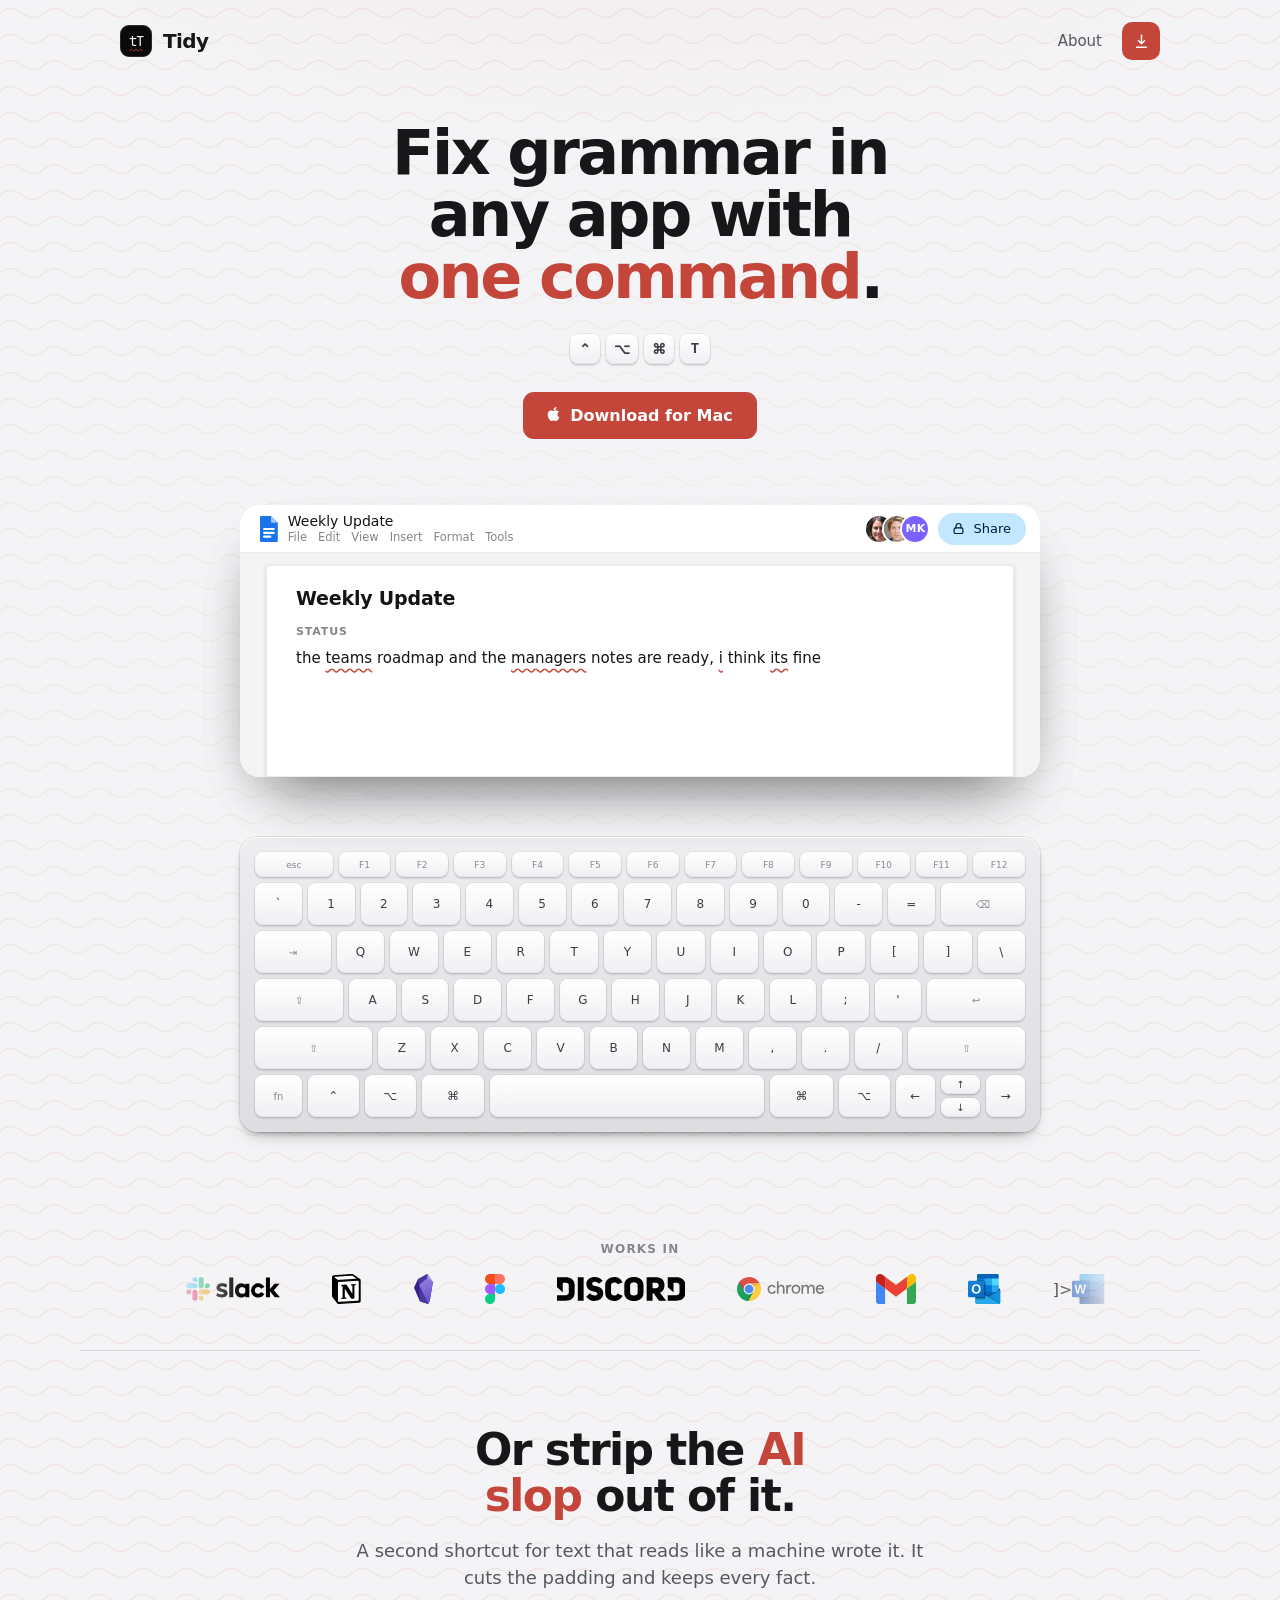
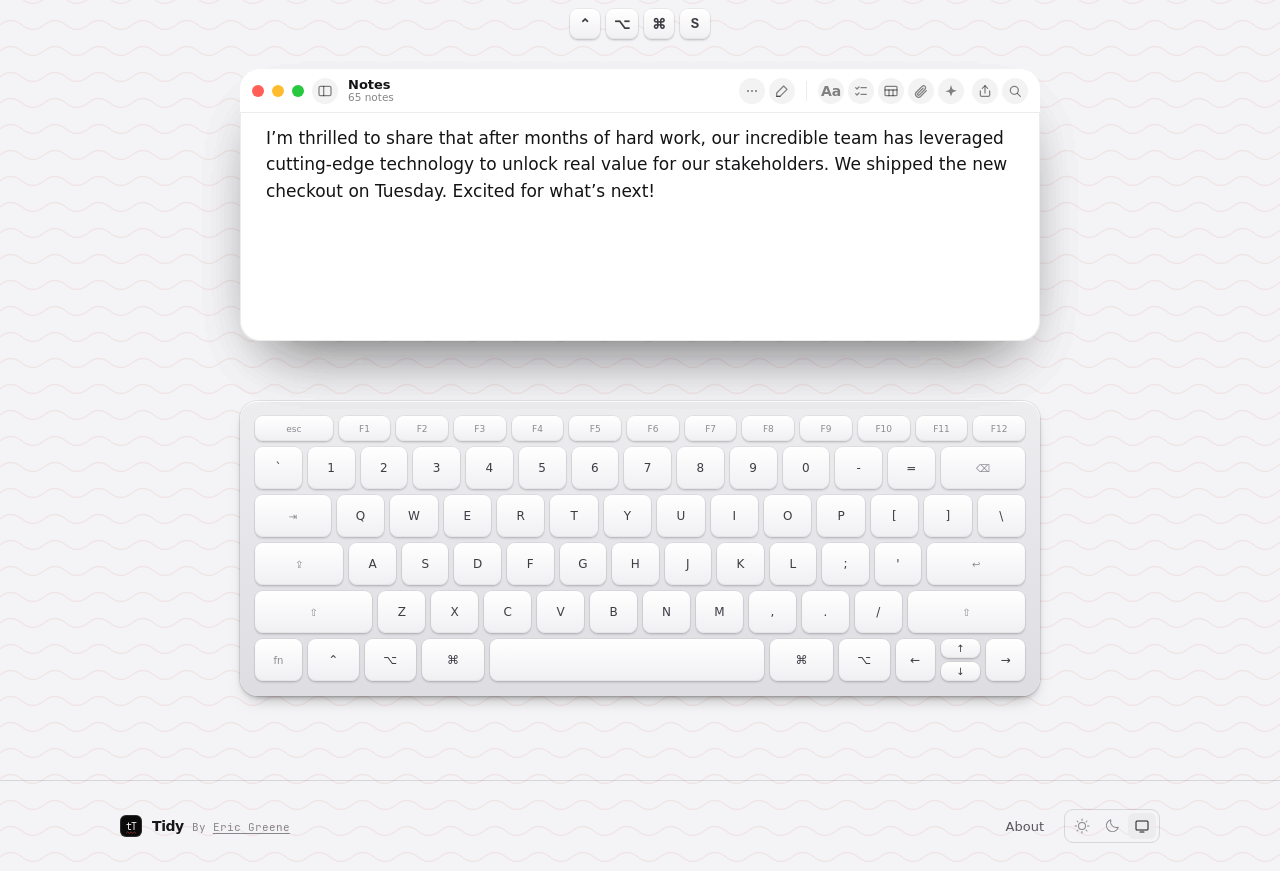
==== commit dda5ead3: "Publish site from tidy@94b2c34" ====
--- a/index.html
+++ b/index.html
@@ -175,45 +175,679 @@
   <div class="wrap worksWrap">
     <p class="worksLabel">Works in</p>
     <div class="worksIn" aria-label="Tidy works in any Mac app that accepts text">
-      <div class="worksTrack"><span class="wiApp"><span class="wiMark"><svg viewBox="0 0 2447.6 2452.5" aria-hidden="true">
-  <g fill="currentColor" clip-rule="evenodd" fill-rule="evenodd">
-    <path fill="currentColor"
-      d="m897.4 0c-135.3.1-244.8 109.9-244.7 245.2-.1 135.3 109.5 245.1 244.8 245.2h244.8v-245.1c.1-135.3-109.5-245.1-244.9-245.3.1 0 .1 0 0 0m0 654h-652.6c-135.3.1-244.9 109.9-244.8 245.2-.2 135.3 109.4 245.1 244.7 245.3h652.7c135.3-.1 244.9-109.9 244.8-245.2.1-135.4-109.5-245.2-244.8-245.3z"
-     
-    />
-    <path fill="currentColor"
-      d="m2447.6 899.2c.1-135.3-109.5-245.1-244.8-245.2-135.3.1-244.9 109.9-244.8 245.2v245.3h244.8c135.3-.1 244.9-109.9 244.8-245.3zm-652.7 0v-654c.1-135.2-109.4-245-244.7-245.2-135.3.1-244.9 109.9-244.8 245.2v654c-.2 135.3 109.4 245.1 244.7 245.3 135.3-.1 244.9-109.9 244.8-245.3z"
-     
-    />
-    <path fill="currentColor"
-      d="m1550.1 2452.5c135.3-.1 244.9-109.9 244.8-245.2.1-135.3-109.5-245.1-244.8-245.2h-244.8v245.2c-.1 135.2 109.5 245 244.8 245.2zm0-654.1h652.7c135.3-.1 244.9-109.9 244.8-245.2.2-135.3-109.4-245.1-244.7-245.3h-652.7c-135.3.1-244.9 109.9-244.8 245.2-.1 135.4 109.4 245.2 244.7 245.3z"
-     
-    />
-    <path fill="currentColor"
-      d="m0 1553.2c-.1 135.3 109.5 245.1 244.8 245.2 135.3-.1 244.9-109.9 244.8-245.2v-245.2h-244.8c-135.3.1-244.9 109.9-244.8 245.2zm652.7 0v654c-.2 135.3 109.4 245.1 244.7 245.3 135.3-.1 244.9-109.9 244.8-245.2v-653.9c.2-135.3-109.4-245.1-244.7-245.3-135.4 0-244.9 109.8-244.8 245.1 0 0 0 .1 0 0"
-     
-    />
+      <div class="worksTrack"><span class="wiLogo wiWide" aria-label="Slack" role="img" title="Slack"><svg viewBox="0 0 498 127" xmlns="http://www.w3.org/2000/svg"><g fill="none"><path d="M159.5 99.5l6.2-14.4c6.7 5 15.6 7.6 24.4 7.6 6.5 0 10.6-2.5 10.6-6.3-.1-10.6-38.9-2.3-39.2-28.9-.1-13.5 11.9-23.9 28.9-23.9 10.1 0 20.2 2.5 27.4 8.2L212 56.5c-6.6-4.2-14.8-7.2-22.6-7.2-5.3 0-8.8 2.5-8.8 5.7.1 10.4 39.2 4.7 39.6 30.1 0 13.8-11.7 23.5-28.5 23.5-12.3 0-23.6-2.9-32.2-9.1m237.9-19.6c-3.1 5.4-8.9 9.1-15.6 9.1-9.9 0-17.9-8-17.9-17.9 0-9.9 8-17.9 17.9-17.9 6.7 0 12.5 3.7 15.6 9.1l17.1-9.5c-6.4-11.4-18.7-19.2-32.7-19.2-20.7 0-37.5 16.8-37.5 37.5s16.8 37.5 37.5 37.5c14.1 0 26.3-7.7 32.7-19.2l-17.1-9.5zM228.8 2.5h21.4v104.7h-21.4zm194.1 0v104.7h21.4V75.8l25.4 31.4h27.4l-32.3-37.3 29.9-34.8h-26.2L444.3 64V2.5zM313.8 80.1c-3.1 5.1-9.5 8.9-16.7 8.9-9.9 0-17.9-8-17.9-17.9 0-9.9 8-17.9 17.9-17.9 7.2 0 13.6 4 16.7 9.2v17.7zm0-45v8.5c-3.5-5.9-12.2-10-21.3-10-18.8 0-33.6 16.6-33.6 37.4 0 20.8 14.8 37.6 33.6 37.6 9.1 0 17.8-4.1 21.3-10v8.5h21.4v-72h-21.4z" fill="#000"/><path d="M27.2 80c0 7.3-5.9 13.2-13.2 13.2C6.7 93.2.8 87.3.8 80c0-7.3 5.9-13.2 13.2-13.2h13.2V80zm6.6 0c0-7.3 5.9-13.2 13.2-13.2 7.3 0 13.2 5.9 13.2 13.2v33c0 7.3-5.9 13.2-13.2 13.2-7.3 0-13.2-5.9-13.2-13.2V80z" fill="#E01E5A"/><path d="M47 27c-7.3 0-13.2-5.9-13.2-13.2C33.8 6.5 39.7.6 47 .6c7.3 0 13.2 5.9 13.2 13.2V27H47zm0 6.7c7.3 0 13.2 5.9 13.2 13.2 0 7.3-5.9 13.2-13.2 13.2H13.9C6.6 60.1.7 54.2.7 46.9c0-7.3 5.9-13.2 13.2-13.2H47z" fill="#36C5F0"/><path d="M99.9 46.9c0-7.3 5.9-13.2 13.2-13.2 7.3 0 13.2 5.9 13.2 13.2 0 7.3-5.9 13.2-13.2 13.2H99.9V46.9zm-6.6 0c0 7.3-5.9 13.2-13.2 13.2-7.3 0-13.2-5.9-13.2-13.2V13.8C66.9 6.5 72.8.6 80.1.6c7.3 0 13.2 5.9 13.2 13.2v33.1z" fill="#2EB67D"/><path d="M80.1 99.8c7.3 0 13.2 5.9 13.2 13.2 0 7.3-5.9 13.2-13.2 13.2-7.3 0-13.2-5.9-13.2-13.2V99.8h13.2zm0-6.6c-7.3 0-13.2-5.9-13.2-13.2 0-7.3 5.9-13.2 13.2-13.2h33.1c7.3 0 13.2 5.9 13.2 13.2 0 7.3-5.9 13.2-13.2 13.2H80.1z" fill="#ECB22E"/></g></svg></span><span class="wiLogo wiSquare" aria-label="Notion" role="img" title="Notion"><svg viewBox="0 0 100 100" fill="none" xmlns="http://www.w3.org/2000/svg">
+  <path d="M6.017 4.313l55.333 -4.087c6.797 -0.583 8.543 -0.19 12.817 2.917l17.663 12.443c2.913 2.14 3.883 2.723 3.883 5.053v68.243c0 4.277 -1.553 6.807 -6.99 7.193L24.467 99.967c-4.08 0.193 -6.023 -0.39 -8.16 -3.113L3.3 79.94c-2.333 -3.113 -3.3 -5.443 -3.3 -8.167V11.113c0 -3.497 1.553 -6.413 6.017 -6.8z" fill="#fff"/>
+  <path fill-rule="evenodd" clip-rule="evenodd" d="M61.35 0.227l-55.333 4.087C1.553 4.7 0 7.617 0 11.113v60.66c0 2.723 0.967 5.053 3.3 8.167l13.007 16.913c2.137 2.723 4.08 3.307 8.16 3.113l64.257 -3.89c5.433 -0.387 6.99 -2.917 6.99 -7.193V20.64c0 -2.21 -0.873 -2.847 -3.443 -4.733L74.167 3.143c-4.273 -3.107 -6.02 -3.5 -12.817 -2.917zM25.92 19.523c-5.247 0.353 -6.437 0.433 -9.417 -1.99L8.927 11.507c-0.77 -0.78 -0.383 -1.753 1.557 -1.947l53.193 -3.887c4.467 -0.39 6.793 1.167 8.54 2.527l9.123 6.61c0.39 0.197 1.36 1.36 0.193 1.36l-54.933 3.307 -0.68 0.047zM19.803 88.3V30.367c0 -2.53 0.777 -3.697 3.103 -3.893L86 22.78c2.14 -0.193 3.107 1.167 3.107 3.693v57.547c0 2.53 -0.39 4.67 -3.883 4.863l-60.377 3.5c-3.493 0.193 -5.043 -0.97 -5.043 -4.083zm59.6 -54.827c0.387 1.75 0 3.5 -1.75 3.7l-2.91 0.577v42.773c-2.527 1.36 -4.853 2.137 -6.797 2.137 -3.107 0 -3.883 -0.973 -6.21 -3.887l-19.03 -29.94v28.967l6.02 1.363s0 3.5 -4.857 3.5l-13.39 0.777c-0.39 -0.78 0 -2.723 1.357 -3.11l3.497 -0.97v-38.3L30.48 40.667c-0.39 -1.75 0.58 -4.277 3.3 -4.473l14.367 -0.967 19.8 30.327v-26.83l-5.047 -0.58c-0.39 -2.143 1.163 -3.7 3.103 -3.89l13.4 -0.78z" fill="#000"/>
+</svg></span><span class="wiLogo wiSquare" aria-label="Obsidian" role="img" title="Obsidian"><svg
+   xmlns:dc="http://purl.org/dc/elements/1.1/"
+   xmlns:cc="http://creativecommons.org/ns#"
+   xmlns:rdf="http://www.w3.org/1999/02/22-rdf-syntax-ns#"
+   xmlns:svg="http://www.w3.org/2000/svg"
+   xmlns="http://www.w3.org/2000/svg"
+   viewBox="0 0 62.999999 100"
+  
+  
+   version="1.1"
+   id="obsidian-svg19">
+  
+  <defs
+     id="obsidian-defs7">
+    <linearGradient
+       id="obsidian-a"
+       x1="82.849998"
+       y1="30.41"
+       x2="51.259998"
+       y2="105.9"
+       gradientTransform="matrix(1,0,0,-1,-22.41,110.97)"
+       gradientUnits="userSpaceOnUse">
+      <stop
+         offset="0"
+         stop-color="#6c56cc"
+         id="obsidian-stop2" />
+      <stop
+         offset="1"
+         stop-color="#9785e5"
+         id="obsidian-stop4" />
+    </linearGradient>
+  </defs>
+  <polygon
+     points="0,45.45 19.57,90.47 47.35,100 52.44,89.8 63,26.39 44.61,0 12.91,17.52 "
+     fill="#34208c"
+     id="obsidian-polygon9" />
+  <polygon
+     points="16.43,35.7 47.35,100 52.44,89.8 63,26.39 43.44,14.41 "
+     fill="url(#obsidian-a)"
+     id="obsidian-polygon11"
+     style="fill:url(#obsidian-a)" />
+  <polygon
+     points="44.61,0 43.44,14.41 63,26.39 "
+     fill="#af9ff4"
+     id="obsidian-polygon13" />
+  <polygon
+     points="12.91,17.52 16.43,35.7 43.44,14.41 44.61,0 "
+     fill="#4a37a0"
+     id="obsidian-polygon15" />
+  <polygon
+     points="47.35,100 16.43,35.7 19.57,90.47 "
+     fill="#4a37a0"
+     id="obsidian-polygon17" />
+</svg></span><span class="wiLogo wiSquare" aria-label="Figma" role="img" title="Figma"><svg id="figma-Layer_1" xmlns="http://www.w3.org/2000/svg" viewBox="0 0 200 300"><style>.st0{fill:#0acf83}.st1{fill:#a259ff}.st2{fill:#f24e1e}.st3{fill:#ff7262}.st4{fill:#1abcfe}</style><title>Figma.logo</title><desc>Created using Figma</desc><path id="figma-path0_fill" class="st0" d="M50 300c27.6 0 50-22.4 50-50v-50H50c-27.6 0-50 22.4-50 50s22.4 50 50 50z"/><path id="figma-path1_fill" class="st1" d="M0 150c0-27.6 22.4-50 50-50h50v100H50c-27.6 0-50-22.4-50-50z"/><path id="figma-path1_fill_1_" class="st2" d="M0 50C0 22.4 22.4 0 50 0h50v100H50C22.4 100 0 77.6 0 50z"/><path id="figma-path2_fill" class="st3" d="M100 0h50c27.6 0 50 22.4 50 50s-22.4 50-50 50h-50V0z"/><path id="figma-path3_fill" class="st4" d="M200 150c0 27.6-22.4 50-50 50s-50-22.4-50-50 22.4-50 50-50 50 22.4 50 50z"/></svg></span><span class="wiLogo wiWide" aria-label="Discord" role="img" title="Discord"><svg version="1.1" viewBox="0 0 492 92" xmlns="http://www.w3.org/2000/svg">
+ <path d="m33.2 1.3h-33.2v37.6l22.1 20v-36.5h11.9c7.5 0 11.2 3.7 11.2 9.5v27.9c0 5.8-3.5 9.7-11.2 9.7h-34v21.2h33.2c17.8 0.1 34.5-8.8 34.5-29.4v-30.1c0-20.8-16.7-29.9-34.5-29.9zm174 60.1v-30.8c0-11.1 19.8-13.7 25.8-2.5l18.3-7.5c-7.1-15.9-20.3-20.6-31.2-20.6-17.8 0-35.4 10.4-35.4 30.6v30.8c0 20.3 17.6 30.6 35 30.6 11.2 0 24.6-5.6 32-20.1l-19.6-9.1c-4.8 12.4-24.9 9.4-24.9-1.4zm-60.6-26.6c-6.9-1.5-11.5-4-11.8-8.3 0.4-10.4 16.3-10.7 25.6-0.8l14.7-11.4c-9.2-11.3-19.6-14.3-30.4-14.3-16.3 0-32.1 9.2-32.1 26.8 0 17.1 13 26.2 27.3 28.4 7.3 1 15.4 3.9 15.2 9-0.6 9.6-20.2 9.1-29.1-1.8l-14.1 13.4c8.3 10.7 19.6 16.2 30.2 16.2 16.3 0 34.4-9.5 35.1-26.8 1-22-14.8-27.5-30.6-30.4zm-66.9 55.9h22.4v-89.4h-22.4zm378-89.4h-33.2v37.6l22.1 20v-36.5h11.8c7.5 0 11.2 3.7 11.2 9.5v27.9c0 5.8-3.5 9.7-11.2 9.7h-34v21.2h33.2c17.8 0.1 34.5-8.8 34.5-29.4v-30.1c0.1-20.8-16.6-29.9-34.4-29.9zm-163-1.3c-18.4 0-36.7 10.1-36.7 30.7v30.6c0 20.5 18.4 30.7 36.9 30.7 18.4 0 36.7-10.2 36.7-30.7v-30.6c0-20.5-18.5-30.7-36.9-30.7zm14.4 61.3c0 6.4-7.2 9.7-14.3 9.7-7.2 0-14.4-3.2-14.4-9.7v-30.6c0-6.6 7-10.1 14-10.1 7.3 0 14.7 3.2 14.7 10.1zm103-30.6c-0.5-21-14.7-29.4-33-29.4h-35.5v89.5h22.7v-28.5h4l20.6 28.4h28l-24.2-30.7c10.8-3.4 17.4-12.7 17.4-29.3zm-32.6 12.1h-13.2v-20.4h13.2c14.2 0 14.2 20.4 0 20.4z" fill="#010101"/>
+</svg></span><span class="wiLogo wiWide" aria-label="Chrome" role="img" title="Chrome"><svg xmlns="http://www.w3.org/2000/svg" xmlns:xlink="http://www.w3.org/1999/xlink" viewBox="0 0 599.7 165.2">
+  <g>
+    <g>
+      <g>
+        <path fill="#DB4437" d="M13.1 38v63.4h37l32.5-56.3h73.6C142.5 18.3 114.7 0 82.6 0 53.4 0 27.8 15.1 13.1 38z"/>
+        <linearGradient id="chrome-a" gradientUnits="userSpaceOnUse" x1="31.876" y1="88.608" x2="81.16" y2="117.397" gradientTransform="matrix(1 0 0 -1 -7 159.82)">
+          <stop offset="0" stop-color="#a52714" stop-opacity=".6"/>
+          <stop offset=".66" stop-color="#a52714" stop-opacity="0"/>
+        </linearGradient>
+        <path fill="url(#chrome-a)" d="M13.1 38v63.4h37l32.5-56.3h73.6C142.5 18.3 114.7 0 82.6 0 53.4 0 27.8 15.1 13.1 38z"/>
+      </g>
+      <path fill="#3E2723" fill-opacity=".15" d="M13.1 38l37.1 63.5.8-.5-37.3-64c-.2.4-.4.7-.6 1z"/>
+      <g>
+        <path fill="#0F9D58" d="M78.7 165.1l36.4-36.4v-27.3h-65L13.1 38C4.8 50.8 0 66.2 0 82.6c0 44.3 34.9 80.5 78.7 82.5z"/>
+        <linearGradient id="chrome-b" gradientUnits="userSpaceOnUse" x1="108.026" y1="20.515" x2="53.267" y2="52.592" gradientTransform="matrix(1 0 0 -1 -7 159.82)">
+          <stop offset="0" stop-color="#055524" stop-opacity=".4"/>
+          <stop offset=".33" stop-color="#055524" stop-opacity="0"/>
+        </linearGradient>
+        <path fill="url(#chrome-b)" d="M78.7 165.1l36.4-36.4v-27.3h-65L13.1 38C4.8 50.8 0 66.2 0 82.6c0 44.3 34.9 80.5 78.7 82.5z"/>
+      </g>
+      <path fill="#263238" fill-opacity=".15" d="M77.7 165.1c.3 0 .7 0 1 .1l35.7-62.5-.8-.5-35.9 62.9z"/>
+      <g>
+        <path fill="#FFCD40" d="M78.7 165.1l36.4-36.4v-27.3l-36.4 63.7z"/>
+        <linearGradient id="chrome-c" gradientUnits="userSpaceOnUse" x1="84.006" y1="113.753" x2="97.796" y2="53.367" gradientTransform="matrix(1 0 0 -1 -7 159.82)">
+          <stop offset="0" stop-color="#ea6100" stop-opacity=".3"/>
+          <stop offset=".66" stop-color="#ea6100" stop-opacity="0"/>
+        </linearGradient>
+        <path fill="url(#chrome-c)" d="M78.7 165.1l36.4-36.4v-27.3l-36.4 63.7z"/>
+        <polygon fill="#FFCD40" points="115.1 101.4 115.1 101.4 115.1 101.4"/>
+        <linearGradient id="chrome-d" gradientUnits="userSpaceOnUse" x1="122.072" y1="58.72" x2="122.203" y2="58.15" gradientTransform="matrix(1 0 0 -1 -7 159.82)">
+          <stop offset="0" stop-color="#ea6100" stop-opacity=".3"/>
+          <stop offset=".66" stop-color="#ea6100" stop-opacity="0"/>
+        </linearGradient>
+        <polygon fill="url(#chrome-d)" points="115.1 101.4 115.1 101.4 115.1 101.4"/>
+      </g>
+      <g>
+        <path fill="#FFCD40" d="M82.6 45.1l32.5 56.3-36.4 63.7c1.3.1 2.6.1 3.9.1 45.6 0 82.6-37 82.6-82.6 0-13.5-3.3-26.3-9-37.5H82.6z"/>
+        <linearGradient id="chrome-e" gradientUnits="userSpaceOnUse" x1="110.858" y1="119.885" x2="124.648" y2="59.499" gradientTransform="matrix(1 0 0 -1 -7 159.82)">
+          <stop offset="0" stop-color="#ea6100" stop-opacity=".3"/>
+          <stop offset=".66" stop-color="#ea6100" stop-opacity="0"/>
+        </linearGradient>
+        <path fill="url(#chrome-e)" d="M82.6 45.1l32.5 56.3-36.4 63.7c1.3.1 2.6.1 3.9.1 45.6 0 82.6-37 82.6-82.6 0-13.5-3.3-26.3-9-37.5H82.6z"/>
+      </g>
+      <radialGradient id="chrome-f" cx="662.024" cy="114.808" r="78.928" gradientTransform="matrix(1 0 0 -1 -583 159.82)" gradientUnits="userSpaceOnUse">
+        <stop offset="0" stop-color="#3e2723" stop-opacity=".2"/>
+        <stop offset="1" stop-color="#3e2723" stop-opacity="0"/>
+      </radialGradient>
+      <polygon fill="url(#chrome-f)" points="156.2 45.1 82.6 45.1 82.6 64.7 156.2 45.1"/>
+      <g>
+        <polygon fill="#0F9D58" points="50.1 101.4 50.1 101.4 50.1 101.3 50.1 101.4"/>
+        <linearGradient id="chrome-g" gradientUnits="userSpaceOnUse" x1="111.558" y1="26.543" x2="56.799" y2="58.62" gradientTransform="matrix(1 0 0 -1 -7 159.82)">
+          <stop offset="0" stop-color="#055524" stop-opacity=".4"/>
+          <stop offset=".33" stop-color="#055524" stop-opacity="0"/>
+        </linearGradient>
+        <polygon fill="url(#chrome-g)" points="50.1 101.4 50.1 101.4 50.1 101.3 50.1 101.4"/>
+      </g>
+      <radialGradient id="chrome-h" cx="596.03" cy="121.782" r="73.264" gradientTransform="matrix(1 0 0 -1 -583 159.82)" gradientUnits="userSpaceOnUse">
+        <stop offset="0" stop-color="#3e2723" stop-opacity=".2"/>
+        <stop offset="1" stop-color="#3e2723" stop-opacity="0"/>
+      </radialGradient>
+      <polygon fill="url(#chrome-h)" points="13.1 38 50.1 101.4 66.9 91.7 13.1 38"/>
+      <radialGradient id="chrome-i" cx="665.46" cy="77.08" r="82.488" gradientTransform="matrix(1 0 0 -1 -583 159.82)" gradientUnits="userSpaceOnUse">
+        <stop offset="0" stop-color="#263238" stop-opacity=".2"/>
+        <stop offset="1" stop-color="#263238" stop-opacity="0"/>
+      </radialGradient>
+      <polygon fill="url(#chrome-i)" points="115.1 101.4 98.4 91.7 78.7 165.1"/>
+      <g transform="translate(-7 -7)">
+        <circle fill="#F1F1F1" cx="89.6" cy="89.6" r="37.5"/>
+        <circle fill="#4285F4" cx="89.6" cy="89.6" r="30"/>
+      </g>
+      <g>
+        <path fill="#3E2723" fill-opacity=".2" d="M155.7 44.1H82.6c-20.7 0-37.5 16.8-37.5 37.5v.9C45.1 61.8 61.9 45 82.6 45h73.5c-.1-.3-.2-.6-.4-.9z"/>
+        <path fill="#FFFFFF" fill-opacity=".1" d="M83.2 120.1h-.6c-13.9 0-26-7.6-32.5-18.8L13.1 38c-.1.1-.2.3-.3.4l37.3 63.9c6.5 11.2 18.6 18.8 32.5 18.8 10.4 0 19.9-4.3 26.7-11.2-6.7 6.3-15.8 10.2-25.7 10.2-.2.1-.3 0-.4 0z"/>
+        <path fill="#FFFFFF" fill-opacity=".1" d="M95.7 117.8c.2-.1.4-.2.6-.2-.2 0-.4.1-.6.2z"/>
+        <path fill="#FFFFFF" fill-opacity=".1" d="M97.6 117c.6-.2 1.1-.5 1.7-.8-.6.3-1.1.6-1.7.8z"/>
+        <path fill="#FFFFFF" fill-opacity=".1" d="M93.9 118.4c.1 0 .2-.1.3-.1-.1 0-.2.1-.3.1z"/>
+        <path fill="#FFFFFF" fill-opacity=".1" d="M115.1 101.4z"/>
+        <path fill="#FFFFFF" fill-opacity=".1" d="M100 115.9c.5-.2.9-.5 1.4-.8-.5.3-1 .5-1.4.8z"/>
+        <path opacity=".1" fill="#3E2723" d="M120.2 82.6z"/>
+        <path opacity=".1" fill="#3E2723" d="M115.1 101.4z"/>
+        <path opacity=".1" fill="#3E2723" d="M120.1 80.1v-.2.2z"/>
+        <path opacity=".1" fill="#3E2723" d="M120 85.6V85c.1.1.1.3 0 .6z"/>
+        <path opacity=".1" fill="#3E2723" d="M109.3 109.9l2.4-2.4.4-.7c-.9 1.1-1.8 2.1-2.8 3.1z"/>
+        <path opacity=".1" fill="#3E2723" d="M119.1 73.6c.9 3.3 1.4 6.7 1.4 10.3 0 5.7-1.3 11-3.6 15.9 2.6-5.1 4.2-11 4.2-17.2 0-20.7-16.8-37.5-37.5-37.5h-.5c17.4.2 32 12.3 36 28.5z"/>
+        <path opacity=".1" fill="#3E2723" d="M119.8 87.8c0-.2 0-.3.1-.5-.1.2-.1.4-.1.5z"/>
+        <path opacity=".1" fill="#3E2723" d="M94.2 118.3c.5-.2 1-.3 1.4-.5-.4.2-.9.3-1.4.5z"/>
+        <path opacity=".1" fill="#3E2723" d="M96.3 117.6c.4-.2.9-.3 1.3-.5-.4.1-.9.3-1.3.5z"/>
+        <path opacity=".1" fill="#3E2723" d="M101.3 115.1c.2-.1.3-.2.5-.3-.1.1-.3.2-.5.3z"/>
+        <path opacity=".1" fill="#3E2723" d="M99.3 116.2c.2-.1.4-.2.7-.4-.3.2-.5.3-.7.4z"/>
+        <path opacity=".1" fill="#3E2723" d="M83.1 120.1h.1c3.7-.1 7.3-.7 10.7-1.7-3.4 1.1-7 1.7-10.8 1.7z"/>
+        <path fill="#FFFFFF" fill-opacity=".1" d="M115.1 101.4c-3.2 5.5-7.8 10.2-13.3 13.5-.2.1-.3.2-.5.3-.5.3-.9.5-1.4.8-.2.1-.4.2-.7.4-.5.3-1.1.5-1.7.8-.4.2-.9.4-1.3.5-.2.1-.4.2-.6.2-.5.2-.9.3-1.4.5-.1 0-.2.1-.3.1-3.4 1.1-7 1.7-10.7 1.7h.3c10 0 19-3.9 25.7-10.2 1-1 1.9-2.1 2.8-3.2l3.1-5.4z"/>
+        <path opacity=".1" fill="#3E2723" d="M115.1 101.4c-3.2 5.5-7.8 10.2-13.3 13.5-.2.1-.3.2-.5.3-.5.3-.9.5-1.4.8-.2.1-.4.2-.7.4-.5.3-1.1.5-1.7.8-.4.2-.9.4-1.3.5-.2.1-.4.2-.6.2-.5.2-.9.3-1.4.5-.1 0-.2.1-.3.1-3.4 1.1-7 1.7-10.7 1.7h.3c10 0 19-3.9 25.7-10.2 1-1 1.9-2.1 2.8-3.2l3.1-5.4z"/>
+        <path fill="#FFFFFF" fill-opacity=".2" d="M119.1 73.6c-.1-.4-.2-.7-.3-1.1.7 2.4 1.1 4.8 1.3 7.4v.2c.1.8.1 1.7.1 2.5s0 1.5-.1 2.3v.6c0 .6-.1 1.2-.2 1.8 0 .2 0 .3-.1.5-.7 4.9-2.3 9.4-4.7 13.5l-3.1 5.4-.4.7L78.7 165h1.1l35.7-62.5c.5-.9 1-1.9 1.5-2.9 2.3-4.8 3.6-10.2 3.6-15.9-.1-3.4-.6-6.8-1.5-10.1z"/>
+      </g>
+      <g transform="translate(-7 -7)">
+        <path fill="#FFFFFF" fill-opacity=".2" d="M89.6 7.9c45.5 0 82.3 36.7 82.6 82.1v-.5C172.2 44 135.2 7 89.6 7S7 44 7 89.6v.5C7.3 44.7 44.1 7.9 89.6 7.9z"/>
+        <path fill="#3E2723" fill-opacity=".15" d="M89.6 171.3c45.5 0 82.3-36.7 82.6-82.1v.5c0 45.6-37 82.6-82.6 82.6S7 135.2 7 89.6v-.5c.3 45.4 37.1 82.2 82.6 82.2z"/>
+      </g>
+      <radialGradient id="chrome-j" cx="31.676" cy="137.277" r="165.924" gradientTransform="matrix(1 0 0 -1 -7 159.82)" gradientUnits="userSpaceOnUse">
+        <stop offset="0" stop-color="#fff" stop-opacity=".1"/>
+        <stop offset="1" stop-color="#fff" stop-opacity="0"/>
+      </radialGradient>
+      <circle fill="url(#chrome-j)" cx="82.6" cy="82.6" r="82.6"/>
+    </g>
+    <path fill="#757575" d="M210.2 84.7c0-17.8 12.5-31.4 30.3-31.4 14.1 0 22 8.4 25.6 16.7l-9.9 4.7c-2.6-6.8-8.4-11-16.2-11-9.4 0-18.3 8.4-18.3 21.4 0 12.5 8.9 21.4 18.3 21.4 8.4 0 14.1-4.2 17.3-11l9.9 4.2c-3.7 8.4-12 16.7-26.1 16.7-18.4-.3-30.9-13.9-30.9-31.7zM286 55.4l-.5 8.4h.5c3.1-5.2 10.5-9.9 18.8-9.9 15.2 0 22.5 9.9 22.5 24.6v36.1h-11V80c0-12-6.3-16.2-14.6-16.2-9.4 0-15.7 8.9-15.7 18.3v32.4h-11V28.8h11v26.6zm52.8 59.1V55.4h10.5v9.4h.5c2.6-6.8 11-11 17.3-11 3.7 0 5.8.5 8.4 1.6l-4.2 10.5c-1.6-.5-3.7-1-5.8-1-7.3 0-15.2 6.3-15.2 17.3v32.4h-11.5zm97.3-29.8c0 17.8-12.5 31.4-30.3 31.4s-30.3-13.6-30.3-31.4 12.5-31.4 30.3-31.4 30.3 13.6 30.3 31.4zm-11 0c0-13.6-9.4-21.4-19.3-21.4s-19.3 7.8-19.3 21.4 9.4 21.4 19.3 21.4 19.3-7.8 19.3-21.4zm19.8-29.3h10.5v8.4h.5c3.1-5.8 11-9.9 18.3-9.9 9.4 0 15.7 4.2 18.8 11.5 4.2-6.8 11.5-11.5 20.4-11.5 14.1 0 20.9 9.9 20.9 24.6v36.1h-11.5V80c0-12-4.7-16.2-13.1-16.2-8.9 0-15.2 8.9-15.2 18.3v32.4h-11V80c0-12-4.7-16.2-13.1-16.2-8.9 0-15.2 8.9-15.2 18.3v32.4h-11V55.4h.7zm97.3 29.3c0-16.7 11.5-31.4 28.8-31.4s28.8 12.5 28.8 31.4v2.1h-46.5c.5 12.5 9.4 19.3 18.8 19.3 6.3 0 13.1-2.6 16.2-9.9l9.9 4.2c-3.7 8.4-12 16.2-25.6 16.2-18.4-.5-30.4-14.1-30.4-31.9zm28.7-20.9c-8.4 0-14.6 5.8-16.7 14.1h34c-.5-5.2-4.7-14.1-17.3-14.1z"/>
   </g>
-</svg></span><span class="wiName">Slack</span></span><span class="wiApp"><span class="wiMark"><svg viewBox="0 0 24 24" fill="currentColor" aria-hidden="true"><path d="M4.459 4.208c.746.606 1.026.56 2.428.466l13.215-.793c.28 0 .047-.28-.046-.326L17.86 1.968c-.42-.326-.981-.7-2.055-.607L3.01 2.295c-.466.046-.56.28-.374.466zm.793 3.08v13.904c0 .747.373 1.027 1.214.98l14.523-.84c.841-.046.935-.56.935-1.167V6.354c0-.606-.233-.933-.748-.887l-15.177.887c-.56.047-.747.327-.747.933zm14.337.745c.093.42 0 .84-.42.888l-.7.14v10.264c-.608.327-1.168.514-1.635.514-.748 0-.935-.234-1.495-.933l-4.577-7.186v6.952L12.21 19s0 .84-1.168.84l-3.222.186c-.093-.186 0-.653.327-.746l.84-.233V9.854L7.822 9.76c-.094-.42.14-1.026.793-1.073l3.456-.233 4.764 7.279v-6.44l-1.215-.139c-.093-.514.28-.887.747-.933zM1.936 1.035l13.31-.98c1.634-.14 2.055-.047 3.082.7l4.249 2.986c.7.513.934.653.934 1.213v16.378c0 1.026-.373 1.634-1.68 1.726l-15.458.934c-.98.047-1.448-.093-1.962-.747l-3.129-4.06c-.56-.747-.793-1.306-.793-1.96V2.667c0-.839.374-1.54 1.447-1.632z"/></svg></span><span class="wiName">Notion</span></span><span class="wiApp"><span class="wiMark"><svg viewBox="0 0 24 24" fill="currentColor" aria-hidden="true"><path d="M19.355 18.538a68.967 68.959 0 0 0 1.858-2.954.81.81 0 0 0-.062-.9c-.516-.685-1.504-2.075-2.042-3.362-.553-1.321-.636-3.375-.64-4.377a1.707 1.707 0 0 0-.358-1.05l-3.198-4.064a3.744 3.744 0 0 1-.076.543c-.106.503-.307 1.004-.536 1.5-.134.29-.29.6-.446.914l-.31.626c-.516 1.068-.997 2.227-1.132 3.59-.124 1.26.046 2.73.815 4.481.128.011.257.025.386.044a6.363 6.363 0 0 1 3.326 1.505c.916.79 1.744 1.922 2.415 3.5zM8.199 22.569c.073.012.146.02.22.02.78.024 2.095.092 3.16.29.87.16 2.593.64 4.01 1.055 1.083.316 2.198-.548 2.355-1.664.114-.814.33-1.735.725-2.58l-.01.005c-.67-1.87-1.522-3.078-2.416-3.849a5.295 5.295 0 0 0-2.778-1.257c-1.54-.216-2.952.19-3.84.45.532 2.218.368 4.829-1.425 7.531zM5.533 9.938c-.023.1-.056.197-.098.29L2.82 16.059a1.602 1.602 0 0 0 .313 1.772l4.116 4.24c2.103-3.101 1.796-6.02.836-8.3-.728-1.73-1.832-3.081-2.55-3.831zM9.32 14.01c.615-.183 1.606-.465 2.745-.534-.683-1.725-.848-3.233-.716-4.577.154-1.552.7-2.847 1.235-3.95.113-.235.223-.454.328-.664.149-.297.288-.577.419-.86.217-.47.379-.885.46-1.27.08-.38.08-.72-.014-1.043-.095-.325-.297-.675-.68-1.06a1.6 1.6 0 0 0-1.475.36l-4.95 4.452a1.602 1.602 0 0 0-.513.952l-.427 2.83c.672.59 2.328 2.316 3.335 4.711.09.21.175.43.253.653z"/></svg></span><span class="wiName">Obsidian</span></span><span class="wiApp"><span class="wiMark"><svg viewBox="0 0 24 24" fill="currentColor" aria-hidden="true"><path d="M2.886 4.18A11.982 11.982 0 0 1 11.99 0C18.624 0 24 5.376 24 12.009c0 3.64-1.62 6.903-4.18 9.105L2.887 4.18ZM1.817 5.626l16.556 16.556c-.524.33-1.075.62-1.65.866L.951 7.277c.247-.575.537-1.126.866-1.65ZM.322 9.163l14.515 14.515c-.71.172-1.443.282-2.195.322L0 11.358a12 12 0 0 1 .322-2.195Zm-.17 4.862 9.823 9.824a12.02 12.02 0 0 1-9.824-9.824Z"/></svg></span><span class="wiName">Linear</span></span><span class="wiApp"><span class="wiMark"><svg viewBox="0 0 24 24" fill="currentColor" aria-hidden="true"><path d="M15.852 8.981h-4.588V0h4.588c2.476 0 4.49 2.014 4.49 4.49s-2.014 4.491-4.49 4.491zM12.735 7.51h3.117c1.665 0 3.019-1.355 3.019-3.019s-1.355-3.019-3.019-3.019h-3.117V7.51zm0 1.471H8.148c-2.476 0-4.49-2.014-4.49-4.49S5.672 0 8.148 0h4.588v8.981zm-4.587-7.51c-1.665 0-3.019 1.355-3.019 3.019s1.354 3.02 3.019 3.02h3.117V1.471H8.148zm4.587 15.019H8.148c-2.476 0-4.49-2.014-4.49-4.49s2.014-4.49 4.49-4.49h4.588v8.98zM8.148 8.981c-1.665 0-3.019 1.355-3.019 3.019s1.355 3.019 3.019 3.019h3.117V8.981H8.148zM8.172 24c-2.489 0-4.515-2.014-4.515-4.49s2.014-4.49 4.49-4.49h4.588v4.441c0 2.503-2.047 4.539-4.563 4.539zm-.024-7.51a3.023 3.023 0 0 0-3.019 3.019c0 1.665 1.365 3.019 3.044 3.019 1.705 0 3.093-1.376 3.093-3.068v-2.97H8.148zm7.704 0h-.098c-2.476 0-4.49-2.014-4.49-4.49s2.014-4.49 4.49-4.49h.098c2.476 0 4.49 2.014 4.49 4.49s-2.014 4.49-4.49 4.49zm-.097-7.509c-1.665 0-3.019 1.355-3.019 3.019s1.355 3.019 3.019 3.019h.098c1.665 0 3.019-1.355 3.019-3.019s-1.355-3.019-3.019-3.019h-.098z"/></svg></span><span class="wiName">Figma</span></span><span class="wiApp"><span class="wiMark"><svg viewBox="0 0 100 100" aria-hidden="true"><mask id="a" width="100" height="100" x="0" y="0" mask-type="alpha" maskUnits="userSpaceOnUse"><path fill="currentColor" fill-rule="evenodd" d="M70.912 99.317a6.223 6.223 0 0 0 4.96-.19l20.589-9.907A6.25 6.25 0 0 0 100 83.587V16.413a6.25 6.25 0 0 0-3.54-5.632L75.874.874a6.226 6.226 0 0 0-7.104 1.21L29.355 38.04 12.187 25.01a4.162 4.162 0 0 0-5.318.236l-5.506 5.009a4.168 4.168 0 0 0-.004 6.162L16.247 50 1.36 63.583a4.168 4.168 0 0 0 .004 6.162l5.506 5.01a4.162 4.162 0 0 0 5.318.236l17.168-13.032L68.77 97.917a6.217 6.217 0 0 0 2.143 1.4ZM75.015 27.3 45.11 50l29.906 22.701V27.3Z" clip-rule="evenodd"/></mask><g fill="currentColor" mask="url(#a)"><path fill="currentColor" d="M96.461 10.796 75.857.876a6.23 6.23 0 0 0-7.107 1.207l-67.451 61.5a4.167 4.167 0 0 0 .004 6.162l5.51 5.009a4.167 4.167 0 0 0 5.32.236l81.228-61.62c2.725-2.067 6.639-.124 6.639 3.297v-.24a6.25 6.25 0 0 0-3.539-5.63Z"/><g fill="currentColor" filter="url(#b)"><path fill="currentColor" d="m96.461 89.204-20.604 9.92a6.229 6.229 0 0 1-7.107-1.207l-67.451-61.5a4.167 4.167 0 0 1 .004-6.162l5.51-5.009a4.167 4.167 0 0 1 5.32-.236l81.228 61.62c2.725 2.067 6.639.124 6.639-3.297v.24a6.25 6.25 0 0 1-3.539 5.63Z"/></g><g fill="currentColor" filter="url(#c)"><path fill="currentColor" d="M75.858 99.126a6.232 6.232 0 0 1-7.108-1.21c2.306 2.307 6.25.674 6.25-2.588V4.672c0-3.262-3.944-4.895-6.25-2.589a6.232 6.232 0 0 1 7.108-1.21l20.6 9.908A6.25 6.25 0 0 1 100 16.413v67.174a6.25 6.25 0 0 1-3.541 5.633l-20.601 9.906Z"/></g><path fill="currentColor" fill-rule="evenodd" d="M70.851 99.317a6.224 6.224 0 0 0 4.96-.19L96.4 89.22a6.25 6.25 0 0 0 3.54-5.633V16.413a6.25 6.25 0 0 0-3.54-5.632L75.812.874a6.226 6.226 0 0 0-7.104 1.21L29.294 38.04 12.126 25.01a4.162 4.162 0 0 0-5.317.236l-5.507 5.009a4.168 4.168 0 0 0-.004 6.162L16.186 50 1.298 63.583a4.168 4.168 0 0 0 .004 6.162l5.507 5.009a4.162 4.162 0 0 0 5.317.236L29.294 61.96l39.414 35.958a6.218 6.218 0 0 0 2.143 1.4ZM74.954 27.3 45.048 50l29.906 22.701V27.3Z" clip-rule="evenodd"/></g></svg></span><span class="wiName">VS Code</span></span><span class="wiApp"><span class="wiMark"><svg viewBox="0 0 24 24" fill="currentColor" aria-hidden="true"><path d="M20.317 4.3698a19.7913 19.7913 0 00-4.8851-1.5152.0741.0741 0 00-.0785.0371c-.211.3753-.4447.8648-.6083 1.2495-1.8447-.2762-3.68-.2762-5.4868 0-.1636-.3933-.4058-.8742-.6177-1.2495a.077.077 0 00-.0785-.037 19.7363 19.7363 0 00-4.8852 1.515.0699.0699 0 00-.0321.0277C.5334 9.0458-.319 13.5799.0992 18.0578a.0824.0824 0 00.0312.0561c2.0528 1.5076 4.0413 2.4228 5.9929 3.0294a.0777.0777 0 00.0842-.0276c.4616-.6304.8731-1.2952 1.226-1.9942a.076.076 0 00-.0416-.1057c-.6528-.2476-1.2743-.5495-1.8722-.8923a.077.077 0 01-.0076-.1277c.1258-.0943.2517-.1923.3718-.2914a.0743.0743 0 01.0776-.0105c3.9278 1.7933 8.18 1.7933 12.0614 0a.0739.0739 0 01.0785.0095c.1202.099.246.1981.3728.2924a.077.077 0 01-.0066.1276 12.2986 12.2986 0 01-1.873.8914.0766.0766 0 00-.0407.1067c.3604.698.7719 1.3628 1.225 1.9932a.076.076 0 00.0842.0286c1.961-.6067 3.9495-1.5219 6.0023-3.0294a.077.077 0 00.0313-.0552c.5004-5.177-.8382-9.6739-3.5485-13.6604a.061.061 0 00-.0312-.0286zM8.02 15.3312c-1.1825 0-2.1569-1.0857-2.1569-2.419 0-1.3332.9555-2.4189 2.157-2.4189 1.2108 0 2.1757 1.0952 2.1568 2.419 0 1.3332-.9555 2.4189-2.1569 2.4189zm7.9748 0c-1.1825 0-2.1569-1.0857-2.1569-2.419 0-1.3332.9554-2.4189 2.1569-2.4189 1.2108 0 2.1757 1.0952 2.1568 2.419 0 1.3332-.946 2.4189-2.1568 2.4189Z"/></svg></span><span class="wiName">Discord</span></span><span class="wiApp"><span class="wiMark"><svg viewBox="0 0 24 24" fill="currentColor" aria-hidden="true"><path d="M17.472 14.382c-.297-.149-1.758-.867-2.03-.967-.273-.099-.471-.148-.67.15-.197.297-.767.966-.94 1.164-.173.199-.347.223-.644.075-.297-.15-1.255-.463-2.39-1.475-.883-.788-1.48-1.761-1.653-2.059-.173-.297-.018-.458.13-.606.134-.133.298-.347.446-.52.149-.174.198-.298.298-.497.099-.198.05-.371-.025-.52-.075-.149-.669-1.612-.916-2.207-.242-.579-.487-.5-.669-.51-.173-.008-.371-.01-.57-.01-.198 0-.52.074-.792.372-.272.297-1.04 1.016-1.04 2.479 0 1.462 1.065 2.875 1.213 3.074.149.198 2.096 3.2 5.077 4.487.709.306 1.262.489 1.694.625.712.227 1.36.195 1.871.118.571-.085 1.758-.719 2.006-1.413.248-.694.248-1.289.173-1.413-.074-.124-.272-.198-.57-.347m-5.421 7.403h-.004a9.87 9.87 0 01-5.031-1.378l-.361-.214-3.741.982.998-3.648-.235-.374a9.86 9.86 0 01-1.51-5.26c.001-5.45 4.436-9.884 9.888-9.884 2.64 0 5.122 1.03 6.988 2.898a9.825 9.825 0 012.893 6.994c-.003 5.45-4.437 9.884-9.885 9.884m8.413-18.297A11.815 11.815 0 0012.05 0C5.495 0 .16 5.335.157 11.892c0 2.096.547 4.142 1.588 5.945L.057 24l6.305-1.654a11.882 11.882 0 005.683 1.448h.005c6.554 0 11.89-5.335 11.893-11.893a11.821 11.821 0 00-3.48-8.413Z"/></svg></span><span class="wiName">WhatsApp</span></span><span class="wiApp"><span class="wiMark"><svg viewBox="0 0 24 24" fill="currentColor" aria-hidden="true"><path d="M11.944 0A12 12 0 0 0 0 12a12 12 0 0 0 12 12 12 12 0 0 0 12-12A12 12 0 0 0 12 0a12 12 0 0 0-.056 0zm4.962 7.224c.1-.002.321.023.465.14a.506.506 0 0 1 .171.325c.016.093.036.306.02.472-.18 1.898-.962 6.502-1.36 8.627-.168.9-.499 1.201-.82 1.23-.696.065-1.225-.46-1.9-.902-1.056-.693-1.653-1.124-2.678-1.8-1.185-.78-.417-1.21.258-1.91.177-.184 3.247-2.977 3.307-3.23.007-.032.014-.15-.056-.212s-.174-.041-.249-.024c-.106.024-1.793 1.14-5.061 3.345-.48.33-.913.49-1.302.48-.428-.008-1.252-.241-1.865-.44-.752-.245-1.349-.374-1.297-.789.027-.216.325-.437.893-.663 3.498-1.524 5.83-2.529 6.998-3.014 3.332-1.386 4.025-1.627 4.476-1.635z"/></svg></span><span class="wiName">Telegram</span></span><span class="wiApp"><span class="wiMark"><svg viewBox="0 0 24 24" fill="currentColor" aria-hidden="true"><path d="M12 0C8.21 0 4.831 1.757 2.632 4.501l3.953 6.848A5.454 5.454 0 0 1 12 6.545h10.691A12 12 0 0 0 12 0zM1.931 5.47A11.943 11.943 0 0 0 0 12c0 6.012 4.42 10.991 10.189 11.864l3.953-6.847a5.45 5.45 0 0 1-6.865-2.29zm13.342 2.166a5.446 5.446 0 0 1 1.45 7.09l.002.001h-.002l-5.344 9.257c.206.01.413.016.621.016 6.627 0 12-5.373 12-12 0-1.54-.29-3.011-.818-4.364zM12 16.364a4.364 4.364 0 1 1 0-8.728 4.364 4.364 0 0 1 0 8.728Z"/></svg></span><span class="wiName">Chrome</span></span><span class="wiApp"><span class="wiMark"><svg viewBox="0 0 24 24" fill="currentColor" aria-hidden="true"><path d="M12 0A12 12 0 0 0 0 12a12 12 0 0 0 12 12 12 12 0 0 0 12-12A12 12 0 0 0 12 0zm-.004.953h.006c.063 0 .113.05.113.113v1.842c0 .063-.05.113-.113.113h-.006a.112.112 0 0 1-.113-.113V1.066c0-.063.05-.113.113-.113zm-.941.041c.056.001.104.046.11.104l.077.918a.112.112 0 0 1-.101.12h-.01a.11.11 0 0 1-.12-.1l-.08-.919a.112.112 0 0 1 .102-.12h.01l.012-.003zm1.892 0H12.965a.113.113 0 0 1 .103.121l-.08.92a.111.111 0 0 1-.12.102h-.009a.111.111 0 0 1-.101-.121l.078-.92a.112.112 0 0 1 .111-.102zm-2.838.123a.11.11 0 0 1 .106.092l.32 1.818c.01.06-.03.119-.09.13l-.01.001a.111.111 0 0 1-.128-.09l-.32-1.818a.111.111 0 0 1 .09-.129l.01-.002a.103.103 0 0 1 .022-.002zm3.784.002h.021l.008.002c.061.01.102.07.092.131l-.32 1.814c-.011.062-.07.101-.132.09h-.005a.113.113 0 0 1-.092-.13l.32-1.815a.111.111 0 0 1 .108-.092zm-4.715.203c.048.002.09.035.103.084l.239.893a.112.112 0 0 1-.079.139l-.005.001a.114.114 0 0 1-.14-.08l-.237-.894a.11.11 0 0 1 .078-.137l.006-.002a.123.123 0 0 1 .035-.004zm5.644 0a.11.11 0 0 1 .033.004l.006.002c.06.016.097.079.08.139l-.24.892a.112.112 0 0 1-.137.08l-.005-.002a.114.114 0 0 1-.08-.138l.24-.893a.112.112 0 0 1 .103-.084zm-6.562.285a.11.11 0 0 1 .107.073L9 3.42a.107.107 0 0 1-.064.139l-.012.005a.11.11 0 0 1-.14-.066L8.15 1.76a.11.11 0 0 1 .065-.14l.014-.005a.106.106 0 0 1 .03-.008zm7.469.002c.014 0 .028.001.042.006l.012.006c.057.02.087.082.067.139l-.633 1.738a.11.11 0 0 1-.14.066l-.013-.003A.11.11 0 0 1 15 3.42l.633-1.738a.108.108 0 0 1 .096-.073zm-8.352.366a.112.112 0 0 1 .105.064l.393.838a.112.112 0 0 1-.055.148l-.008.004a.11.11 0 0 1-.146-.054l-.395-.838a.112.112 0 0 1 .055-.149l.008-.004a.11.11 0 0 1 .043-.01zm9.246 0a.11.11 0 0 1 .043.01l.006.003a.11.11 0 0 1 .053.149l-.391.838a.112.112 0 0 1-.148.054l-.006-.002a.112.112 0 0 1-.055-.148l.393-.84a.112.112 0 0 1 .105-.064zm-10.092.44c.04-.002.08.018.102.056l.922 1.597a.113.113 0 0 1-.041.155l-.006.002a.113.113 0 0 1-.154-.041l-.922-1.598a.113.113 0 0 1 .04-.154l.007-.002a.11.11 0 0 1 .052-.016zm10.94.001c.018 0 .035.004.052.014l.004.002a.114.114 0 0 1 .041.156l-.923 1.596a.114.114 0 0 1-.157.04l-.004-.001a.112.112 0 0 1-.04-.155l.925-1.595a.113.113 0 0 1 .102-.057zM5.729 2.93a.11.11 0 0 1 .093.047l.532.753a.114.114 0 0 1-.028.159l-.004.002a.114.114 0 0 1-.158-.028l-.531-.752a.114.114 0 0 1 .027-.158l.006-.002a.113.113 0 0 1 .063-.021zm12.542 0a.11.11 0 0 1 .063.02l.006.003a.112.112 0 0 1 .027.156l-.531.756a.112.112 0 0 1-.156.028l-.006-.004a.112.112 0 0 1-.028-.157l.532-.755a.11.11 0 0 1 .093-.047zm.747.578a.11.11 0 0 1 .08.027l.006.004c.047.04.053.111.013.158L17.932 5.11a.11.11 0 0 1-.157.016l-.005-.006a.11.11 0 0 1-.014-.156l1.185-1.414a.114.114 0 0 1 .077-.041zM4.984 3.51a.11.11 0 0 1 .077.039L6.244 4.96a.112.112 0 0 1-.014.158l-.003.004a.112.112 0 0 1-.159-.014L4.883 3.697a.112.112 0 0 1 .013-.158l.006-.004a.111.111 0 0 1 .082-.025zm-.714.64c.027 0 .055.01.076.032l.658.66a.107.107 0 0 1 0 .152l-.01.01a.107.107 0 0 1-.152 0l-.66-.658a.11.11 0 0 1 0-.155l.01-.01a.111.111 0 0 1 .078-.03zm15.462 0c.028 0 .055.01.077.032l.007.007a.109.109 0 0 1 0 .155l-.658.66a.109.109 0 0 1-.154 0l-.008-.008a.109.109 0 0 1 0-.154l.658-.66a.11.11 0 0 1 .078-.032zm.707.66c.038 0 .071.02.092.075a.112.112 0 0 1-.023.117l-7.606 8.08c-3.084 2.024-6.149 4.04-9.222 6.05-.078.051-.17.082-.211-.028a.112.112 0 0 1 .023-.118l7.594-8.08c3.084-2.023 6.161-4.039 9.234-6.049a.247.247 0 0 1 .12-.046zm-16.824.045a.109.109 0 0 1 .08.026l1.416 1.187a.11.11 0 0 1 .014.157l-.006.005a.11.11 0 0 1-.156.014L3.549 5.057a.109.109 0 0 1-.014-.155l.006-.007a.108.108 0 0 1 .074-.04zm17.336.756c.036 0 .072.017.094.05l.004.003a.114.114 0 0 1-.028.158l-.753.53a.112.112 0 0 1-.157-.028l-.004-.004a.114.114 0 0 1 .028-.158l.754-.53a.113.113 0 0 1 .062-.02zm-17.904.002c.02 0 .042.007.06.02l.76.531c.05.035.06.103.026.152l-.006.01a.109.109 0 0 1-.153.026l-.76-.532a.109.109 0 0 1-.025-.152l.006-.01a.108.108 0 0 1 .092-.045zm-.512.803c.018 0 .036.006.053.016l1.596.923a.111.111 0 0 1 .04.153l-.003.006a.111.111 0 0 1-.153.04L2.473 6.63a.111.111 0 0 1-.041-.152l.004-.006a.11.11 0 0 1 .1-.055zm18.932 0a.11.11 0 0 1 .1.055l.001.004a.113.113 0 0 1-.04.154l-1.596.926a.113.113 0 0 1-.155-.041l-.002-.004a.113.113 0 0 1 .041-.155l1.596-.925a.115.115 0 0 1 .055-.014zm-19.373.846c.014 0 .029.003.043.01l.838.392a.11.11 0 0 1 .052.147l-.004.01a.11.11 0 0 1-.146.052l-.838-.393a.11.11 0 0 1-.053-.146l.004-.01a.109.109 0 0 1 .104-.062zm19.81.002a.11.11 0 0 1 .106.062l.002.008a.11.11 0 0 1-.053.146l-.838.393a.11.11 0 0 1-.146-.053l-.004-.008a.11.11 0 0 1 .052-.146l.838-.393a.11.11 0 0 1 .043-.01zm-20.183.88c.014 0 .028.001.043.006l1.732.631a.112.112 0 0 1 .067.145l-.002.006a.11.11 0 0 1-.143.066l-1.732-.63a.113.113 0 0 1-.069-.145l.002-.004a.115.115 0 0 1 .102-.074zm20.549 0a.113.113 0 0 1 .11.075l.003.004a.115.115 0 0 1-.069.146l-1.732.629a.112.112 0 0 1-.145-.066l-.001-.006a.113.113 0 0 1 .068-.145l1.732-.63a.11.11 0 0 1 .034-.006zm-20.836.909a.11.11 0 0 1 .033.004l.892.24c.06.016.096.077.08.137l-.002.007a.11.11 0 0 1-.136.079l-.895-.239a.113.113 0 0 1-.078-.138l.002-.006a.113.113 0 0 1 .104-.084zm21.13.002a.115.115 0 0 1 .106.084v.004a.112.112 0 0 1-.078.138l-.893.239a.112.112 0 0 1-.138-.079v-.005a.112.112 0 0 1 .078-.14l.892-.237a.11.11 0 0 1 .033-.004zm-21.335.93.023.001 1.814.323c.062.01.101.069.09.13v.006a.111.111 0 0 1-.13.09l-1.815-.322a.113.113 0 0 1-.092-.131l.002-.006a.11.11 0 0 1 .108-.092zm21.519.001h.022c.052.002.1.038.109.092v.006c.01.062-.03.12-.092.13l-1.814.321a.113.113 0 0 1-.131-.092v-.005a.113.113 0 0 1 .092-.131l1.814-.32zm-21.644.944h.011l.922.084a.11.11 0 0 1 .102.119l-.002.01a.11.11 0 0 1-.121.1l-.922-.083a.11.11 0 0 1-.1-.12v-.009a.111.111 0 0 1 .11-.101zm21.779.002h.012c.056 0 .106.043.11.101v.008a.111.111 0 0 1-.1.121l-.923.08a.111.111 0 0 1-.12-.101v-.008a.111.111 0 0 1 .1-.121l.92-.08zm-11.82.73L6.091 16.95c2.02-1.324 4.039-2.646 6.066-3.976l-1.095-1.31zm11.87.219c.063 0 .114.05.114.113v.004c0 .063-.05.113-.113.113l-1.844.004a.113.113 0 0 1-.113-.113v-.004c0-.063.05-.113.113-.113l1.844-.004zm-21.869.002h1.844c.062 0 .112.05.112.111v.008c0 .062-.05.111-.112.111H1.064a.111.111 0 0 1-.11-.111v-.008c0-.061.049-.111.11-.111zm.952.875h.011a.11.11 0 0 1 .11.101v.006a.111.111 0 0 1-.102.121l-.922.08a.11.11 0 0 1-.119-.101l-.002-.006a.111.111 0 0 1 .102-.121l.922-.08zm19.955 0h.011l.922.08a.11.11 0 0 1 .102.119v.008a.112.112 0 0 1-.121.101l-.922-.08a.11.11 0 0 1-.102-.119v-.008a.111.111 0 0 1 .11-.101zm-18.924.705c.053.001.098.04.107.094l.002.004c.011.061-.03.12-.092.13l-1.812.32a.113.113 0 0 1-.13-.091v-.004a.115.115 0 0 1 .09-.133l1.811-.318a.117.117 0 0 1 .024-.002zm17.902 0c.008 0 .016 0 .024.002l1.816.32c.061.011.1.07.09.131v.004a.113.113 0 0 1-.131.092l-1.816-.32a.112.112 0 0 1-.09-.131v-.004a.113.113 0 0 1 .107-.094zM2.332 14.477a.11.11 0 0 1 .104.082l.002.005c.016.06-.02.121-.08.137l-.891.24a.112.112 0 0 1-.137-.08l-.002-.006a.112.112 0 0 1 .08-.136l.89-.239a.112.112 0 0 1 .034-.003zm19.332 0c.011 0 .024 0 .035.003l.893.239c.06.016.096.077.08.136l-.002.006a.111.111 0 0 1-.137.078l-.894-.238a.111.111 0 0 1-.078-.137l.002-.005a.109.109 0 0 1 .101-.082zm-18.213.517a.11.11 0 0 1 .11.074l.002.004a.112.112 0 0 1-.067.145l-1.732.63a.113.113 0 0 1-.145-.068l-.002-.004a.113.113 0 0 1 .069-.144L3.418 15a.11.11 0 0 1 .033-.006zm17.086 0c.015 0 .029 0 .043.006l1.734.63a.111.111 0 0 1 .067.143l-.002.008a.111.111 0 0 1-.143.067l-1.734-.631a.111.111 0 0 1-.066-.143l.002-.008a.111.111 0 0 1 .1-.072zM2.92 16.117a.109.109 0 0 1 .103.063l.004.01a.108.108 0 0 1-.052.144l-.838.393a.11.11 0 0 1-.147-.055l-.004-.008a.11.11 0 0 1 .053-.146l.838-.391a.112.112 0 0 1 .043-.01zm18.158 0a.11.11 0 0 1 .043.01l.838.39c.056.027.08.093.055.149l-.002.004a.112.112 0 0 1-.149.055l-.838-.391a.112.112 0 0 1-.054-.148l.002-.004a.112.112 0 0 1 .105-.065zm-16.957.315c.04-.001.078.02.1.056l.004.004a.11.11 0 0 1-.041.153l-1.596.921a.113.113 0 0 1-.154-.04l-.002-.005a.113.113 0 0 1 .04-.154l1.596-.922a.109.109 0 0 1 .053-.013zm15.756 0c.018 0 .036.004.053.013l1.597.924a.11.11 0 0 1 .041.152l-.002.004a.11.11 0 0 1-.152.041l-1.598-.921a.113.113 0 0 1-.04-.155l.001-.002a.111.111 0 0 1 .1-.056zm.328 1.193a.11.11 0 0 1 .06.021l.758.534c.05.035.061.102.026.152l-.004.008a.111.111 0 0 1-.154.027l-.756-.535a.109.109 0 0 1-.028-.152l.006-.008a.11.11 0 0 1 .092-.047zm-16.412.002c.035 0 .072.016.094.047l.004.008a.109.109 0 0 1-.028.152l-.756.531a.108.108 0 0 1-.152-.025l-.006-.008a.109.109 0 0 1 .028-.152l.755-.534a.107.107 0 0 1 .061-.019zm15.162.102a.112.112 0 0 1 .082.025l1.414 1.187a.11.11 0 0 1 .014.157l-.004.004a.113.113 0 0 1-.158.013L18.89 17.93a.11.11 0 0 1-.014-.157l.004-.005a.108.108 0 0 1 .074-.04zm-12.812 1.12a.11.11 0 0 1 .08.026l.007.008a.11.11 0 0 1 .014.154L5.06 20.451a.11.11 0 0 1-.155.012l-.008-.006a.11.11 0 0 1-.013-.154l1.185-1.414a.11.11 0 0 1 .075-.04zm11.703 0c.032 0 .065.015.088.042l1.181 1.41c.04.048.035.12-.013.16l-.002.002a.114.114 0 0 1-.16-.014l-1.182-1.41a.114.114 0 0 1 .013-.16l.002-.002a.115.115 0 0 1 .073-.027zm-12.928.114c.027 0 .054.01.074.031l.014.012a.107.107 0 0 1 0 .15l-.662.66a.105.105 0 0 1-.149 0l-.011-.011a.105.105 0 0 1 0-.149l.66-.662a.105.105 0 0 1 .074-.031zm14.164 0c.027 0 .053.01.074.031l.66.662a.106.106 0 0 1 0 .15l-.011.012a.106.106 0 0 1-.15-.002l-.66-.66a.106.106 0 0 1 .001-.15l.01-.012a.108.108 0 0 1 .076-.031zm-11.627.797c.018 0 .034.006.05.015l.007.004a.11.11 0 0 1 .04.15l-.921 1.598a.11.11 0 0 1-.15.041l-.008-.004a.111.111 0 0 1-.04-.152l.922-1.596a.113.113 0 0 1 .1-.056zm9.088.002a.11.11 0 0 1 .1.054l.925 1.596a.113.113 0 0 1-.04.154h-.005a.11.11 0 0 1-.152-.039l-.926-1.595a.113.113 0 0 1 .041-.155l.004-.002a.108.108 0 0 1 .053-.013zm-10.285.324c.021 0 .043.008.062.021l.004.002c.051.036.063.106.028.157l-.53.755a.112.112 0 0 1-.156.028l-.004-.002a.112.112 0 0 1-.027-.156l.53-.756a.113.113 0 0 1 .093-.05zm11.484.002c.036 0 .072.015.094.047l.53.756c.035.05.023.12-.028.156l-.004.002a.112.112 0 0 1-.156-.028l-.53-.755a.112.112 0 0 1 .028-.157l.004-.002a.112.112 0 0 1 .062-.02zm-8.863.342a.11.11 0 0 1 .043.006l.012.005c.056.02.084.081.064.137l-.633 1.74a.105.105 0 0 1-.136.063l-.014-.004a.106.106 0 0 1-.065-.137l.633-1.74a.107.107 0 0 1 .096-.07zm6.232 0a.107.107 0 0 1 .106.07l.633 1.738a.107.107 0 0 1-.065.137l-.015.006a.107.107 0 0 1-.137-.065L15 20.578a.107.107 0 0 1 .064-.137l.014-.005a.117.117 0 0 1 .033-.006zm-4.695.41c.008 0 .014 0 .021.002l.006.002c.062.01.101.067.09.129l-.318 1.812a.113.113 0 0 1-.131.092l-.004-.002a.111.111 0 0 1-.092-.129l.32-1.812a.113.113 0 0 1 .108-.094zm3.146.002c.008-.002.015 0 .022 0a.111.111 0 0 1 .107.092l.32 1.812c.012.061-.03.12-.091.131l-.004.002a.113.113 0 0 1-.13-.092l-.321-1.812a.113.113 0 0 1 .092-.131l.005-.002zm-5.79.119a.11.11 0 0 1 .042.01l.004.002a.114.114 0 0 1 .055.15l-.393.834a.112.112 0 0 1-.148.055l-.004-.002a.112.112 0 0 1-.055-.149l.393-.836a.112.112 0 0 1 .105-.064zm8.458 0a.108.108 0 0 1 .104.062l.39.84a.11.11 0 0 1-.052.147l-.008.004a.11.11 0 0 1-.146-.055l-.391-.838a.11.11 0 0 1 .053-.146l.008-.004a.11.11 0 0 1 .042-.01zm-4.236.018H12c.063 0 .115.05.115.113l.002 1.84c0 .063-.05.113-.113.113h-.006a.113.113 0 0 1-.113-.113l-.004-1.838c0-.063.05-.115.113-.115zm-2.592.578c.011 0 .022 0 .034.004l.005.002c.06.016.095.077.079.136l-.24.893a.111.111 0 0 1-.137.078l-.006-.002a.111.111 0 0 1-.078-.137l.24-.89a.113.113 0 0 1 .103-.084zm5.196.002a.11.11 0 0 1 .103.082l.24.89a.11.11 0 0 1-.078.137l-.006.002a.11.11 0 0 1-.136-.078l-.24-.89a.11.11 0 0 1 .078-.138l.005-.002a.112.112 0 0 1 .034-.003zm-3.475.302h.01l.008.002c.061.006.107.06.101.121l-.08.92a.112.112 0 0 1-.121.102h-.008a.11.11 0 0 1-.1-.121l.08-.922a.111.111 0 0 1 .11-.102zm1.736 0h.02a.11.11 0 0 1 .107.102l.08.924a.11.11 0 0 1-.101.119l-.008.002a.11.11 0 0 1-.12-.102l-.08-.924a.112.112 0 0 1 .102-.12z"/></svg></span><span class="wiName">Safari</span></span><span class="wiApp"><span class="wiMark"><svg viewBox="0 0 24 24" fill="currentColor" aria-hidden="true"><path d="M23.9371 8.5089c.1471-.7147.0367-1.4661-.3364-2.0967-.4203-.7094-1.1035-1.1876-1.9075-1.3506a2.9178 2.9178 0 0 0-.5623-.0578h-.0105c-1.3768 0-2.5329.988-2.8061 2.3385-.1629.7935-.4782 1.5607-.9196 2.2701a.263.263 0 0 1-.2363.1205.2627.2627 0 0 1-.2209-.1468l-2.8587-5.9906c-.3626-.762-1.0142-1.361-1.8235-1.5975-1.3873-.4099-2.8166.2838-3.4052 1.524L5.897 9.7333c-.0788.1629-.31.1576-.3784-.0053v-.0052a2.8597 2.8597 0 0 0-2.6642-1.7972c-.3784 0-.7515.0736-1.1088.2207-1.4714.6148-2.1283 2.349-1.5187 3.8203.557 1.3295 1.4714 2.5855 2.659 3.668.084.0788.1103.1997.063.3048l-.9563 2.0074c-.6727 1.4188-.1314 3.1477 1.2664 3.8571.4099.2049.846.31 1.298.31 1.1035 0 2.123-.6411 2.5959-1.6395l.825-1.7289a.254.254 0 0 1 .3048-.1366c1.0037.2732 2.0127.4204 3.0058.4204 1.1193 0 2.2229-.1682 3.2896-.4782a.2626.2626 0 0 1 .3101.1366l.8145 1.7131c.4834 1.0195 1.4924 1.7131 2.6169 1.7184.4572 0 .8986-.0999 1.3138-.3101 1.403-.7094 1.939-2.4435 1.2664-3.8676L19.875 15.787c-.0473-.1051-.0263-.226.0578-.3048 1.9864-1.8497 3.4525-4.2723 4.0043-6.9733ZM6.2121 20.0172a1.835 1.835 0 0 1-.6764.7622 1.8352 1.8352 0 0 1-.9788.2835c-.2733 0-.5518-.063-.8093-.1891-.9038-.4467-1.2454-1.5713-.8093-2.4804l.7935-1.6658c.0684-.1471.2575-.1997.3837-.1051.1681.1209.3415.2365.5202.3521.6989.4467 1.4293.825 2.1808 1.1351.1419.0578.205.2154.1419.352l-.7462 1.5555Zm5.0763-2.0442c-4.2092 0-8.6548-2.8534-10.1262-6.4951a1.8286 1.8286 0 0 1 1.009-2.3805c.2259-.0893.4571-.1366.683-.1366.7252 0 1.4084.431 1.6974 1.1456.9196 2.2806 4.0043 4.2092 6.7368 4.2092.4204 0 .8408-.042 1.256-.1156a.2643.2643 0 0 1 .2837.1419l1.3768 2.9007c.0683.1471-.0105.3205-.1629.3626-.8986.2365-1.8182.3678-2.7536.3678Zm-.599-4.9291.6358-1.3348c.0526-.1051.205-.1051.2575 0l.6201 1.3033c.042.0841-.0158.1891-.1051.2049-.268.0368-.536.0578-.7988.0578a5.0634 5.0634 0 0 1-.4887-.0263c-.1103-.0157-.1629-.1208-.1208-.2049Zm8.4604 7.8246a1.831 1.831 0 0 1-2.0329-.2788 1.8292 1.8292 0 0 1-.4316-.5778l-4.987-10.4836c-.0998-.2102-.3994-.2102-.4939 0l-1.545 3.2529a.2623.2623 0 0 1-.3205.1366c-1.051-.3626-2.0495-.9774-2.7904-1.7184a.2552.2552 0 0 1-.0473-.2943l3.3421-7.031c.1156-.247.2943-.4677.5203-.6201 1.051-.6884 2.2806-.2575 2.7378.7041l6.8577 14.4248c.4309.9144.0946 2.0389-.8093 2.4856Zm-1.4451-9.6481a.258.258 0 0 1 .0315-.2732c.783-1.0037 1.3558-2.1756 1.6028-3.421.1734-.867.9354-1.4714 1.7919-1.4714.1472 0 .2943.0158.4467.0526.9722.2417 1.5344 1.2507 1.3295 2.2333-.4835 2.3017-1.6816 4.3879-3.3159 6.0222-.1313.1314-.3468.0946-.4256-.0683l-1.4609-3.0742Z"/></svg></span><span class="wiName">Arc</span></span><span class="wiApp"><span class="wiMark"><svg viewBox="0 0 24 24" fill="currentColor" aria-hidden="true"><path d="M5.033 14.649H.743a.74.74 0 0 1-.686-.458.74.74 0 0 1 .16-.808L3.19 10.41H1.06A1.06 1.06 0 0 1 0 9.35h3.957c.301 0 .57.18.686.458a.74.74 0 0 1-.161.808L1.51 13.59h2.464c.585 0 1.06.475 1.06 1.06zM24 11.338c0-1.14-.927-2.066-2.066-2.066-.61 0-1.158.265-1.537.686a2.061 2.061 0 0 0-1.536-.686c-1.14 0-2.066.926-2.066 2.066v3.311a1.06 1.06 0 0 0 1.06-1.06v-2.251a1.004 1.004 0 0 1 2.013 0v2.251c0 .586.474 1.06 1.06 1.06v-3.311a1.004 1.004 0 0 1 2.012 0v2.251c0 .586.475 1.06 1.06 1.06zM16.265 12a2.728 2.728 0 1 1-5.457 0 2.728 2.728 0 0 1 5.457 0zm-1.06 0a1.669 1.669 0 1 0-3.338 0 1.669 1.669 0 0 0 3.338 0zm-4.82 0a2.728 2.728 0 1 1-5.458 0 2.728 2.728 0 0 1 5.457 0zm-1.06 0a1.669 1.669 0 1 0-3.338 0 1.669 1.669 0 0 0 3.338 0z"/></svg></span><span class="wiName">Zoom</span></span><span class="wiApp"><span class="wiMark"><svg viewBox="0 0 486 500" aria-hidden="true"><path fill="currentColor" d="m69.43 376.25 194.4-237.36L486 293.13v158.26c0 26.85-21.76 48.61-48.6 48.61H152.74c-46.01 0-83.31-37.31-83.31-83.33v-40.42Z"/><path fill="currentColor" d="M69.43 208.87c0-34.52 27.98-62.5 62.49-62.5h283.11L486 111.11v173.61c0 26.85-21.76 48.61-48.6 48.61H152.74c-46.01 0-83.31 37.31-83.31 83.33v-207.8Z"/><path fill="currentColor" d="M69.43 208.87c0-34.52 27.98-62.5 62.49-62.5h283.11L486 111.11v173.61c0 26.85-21.76 48.61-48.6 48.61H152.74c-46.01 0-83.31 37.31-83.31 83.33v-207.8Z"/><path fill="currentColor" d="M69.43 208.87c0-34.52 27.98-62.5 62.49-62.5h283.11L486 111.11v173.61c0 26.85-21.76 48.61-48.6 48.61H152.74c-46.01 0-83.31 37.31-83.31 83.33v-207.8Z"/><path fill="currentColor" d="M69.43 83.33C69.43 37.31 106.73 0 152.74 0H437.4C464.24 0 486 21.76 486 48.61v69.44c0 26.85-21.76 48.61-48.6 48.61H152.74c-46.01 0-83.31 37.31-83.31 83.33V83.33Z"/><path fill="currentColor" d="M69.43 83.33C69.43 37.31 106.73 0 152.74 0H437.4C464.24 0 486 21.76 486 48.61v69.44c0 26.85-21.76 48.61-48.6 48.61H152.74c-46.01 0-83.31 37.31-83.31 83.33V83.33Z"/><rect fill="currentColor" width="222.17" height="222.22" y="236.11" rx="45.13" ry="45.13"/><rect fill="currentColor" width="222.17" height="222.22" y="236.11" rx="45.13" ry="45.13"/><path fill="currentColor" d="M187.26 283.73 159.92 410.7l-32.69.02-16.14-76.19-16.9 76.19h-33L34.91 283.75h26.95l16.21 83.79 16.11-83.79h33.04l16.87 83.79 15.82-83.79 27.34-.02Z"/></svg></span><span class="wiName">Word</span></span><span class="wiApp"><span class="wiMark"><svg viewBox="60 90.4 570.02 539.67" aria-hidden="true"><path fill="currentColor" d="m463.984 140.145-344.347 218.27-29.614-46.72v-40.257a43.26 43.26 0 0 1 19.72-36.293L309.91 105.258c30.496-19.79 69.777-19.793 100.277-.008Zm0 0"/><path fill="currentColor" d="M407.102 103.34a91.293 91.293 0 0 1 3.082 1.914l156.214 101.332-387.336 245.52-59.437-93.77L403.895 177.8c26.925-17.102 28.105-55.57 3.207-74.461Zm0 0"/><path fill="currentColor" d="M407.102 103.34a91.293 91.293 0 0 1 3.082 1.914l156.214 101.332-387.336 245.52-59.437-93.77L403.895 177.8c26.925-17.102 28.105-55.57 3.207-74.461Zm0 0"/><path fill="currentColor" d="M333.602 498.988 179.066 452.11 507.63 243.836c27.672-17.54 27.601-57.938-.133-75.379l-1.48-.93 4.261 2.649 99.996 64.867a43.263 43.263 0 0 1 19.723 36.3v38.962Zm0 0"/><path fill="currentColor" d="M333.602 498.988 179.066 452.11 507.63 243.836c27.672-17.54 27.601-57.938-.133-75.379l-1.48-.93 4.261 2.649 99.996 64.867a43.263 43.263 0 0 1 19.723 36.3v38.962Zm0 0"/><path fill="currentColor" d="M410.188 105.25c-30.5-19.785-69.782-19.781-100.282.008L109.742 235.145a43.26 43.26 0 0 0-19.719 36.292v1.97a44.479 44.479 0 0 0 20.735 36.16l248.887 156.91L609.16 309.805a44.468 44.468 0 0 0 20.824-37.664v38.168l.008-38.965c0-14.66-7.426-28.32-19.722-36.301Zm0 0"/><path fill="currentColor" d="M315.77 630.05h220.449c51.777 0 93.75-41.972 93.75-93.75V272.14c0 15.301-7.864 29.528-20.82 37.665l-327.907 205.89a60.712 60.712 0 0 0-28.422 51.414c.004 34.762 28.184 62.942 62.95 62.942Zm0 0"/><path fill="currentColor" d="M315.77 630.05h220.449c51.777 0 93.75-41.972 93.75-93.75V272.14c0 15.301-7.864 29.528-20.82 37.665l-327.907 205.89a60.712 60.712 0 0 0-28.422 51.414c.004 34.762 28.184 62.942 62.95 62.942Zm0 0"/><path fill="currentColor" d="M315.77 630.05h220.449c51.777 0 93.75-41.972 93.75-93.75V272.14c0 15.301-7.864 29.528-20.82 37.665l-327.907 205.89a60.712 60.712 0 0 0-28.422 51.414c.004 34.762 28.184 62.942 62.95 62.942Zm0 0"/><path fill="currentColor" d="M405.402 630.035H183.738c-51.777 0-93.75-41.972-93.75-93.75v-264.34a44.473 44.473 0 0 0 20.754 37.621l327.582 206.52a61.737 61.737 0 0 1 28.809 52.226c-.004 34.09-27.64 61.723-61.73 61.723Zm0 0"/><path fill="currentColor" d="M405.402 630.035H183.738c-51.777 0-93.75-41.972-93.75-93.75v-264.34a44.473 44.473 0 0 0 20.754 37.621l327.582 206.52a61.737 61.737 0 0 1 28.809 52.226c-.004 34.09-27.64 61.723-61.73 61.723Zm0 0"/><path fill="currentColor" d="M108.75 345h142.5c26.926 0 48.75 21.824 48.75 48.75v142.5c0 26.926-21.824 48.75-48.75 48.75h-142.5C81.824 585 60 563.176 60 536.25v-142.5C60 366.824 81.824 345 108.75 345Zm0 0"/><path fill="currentColor" d="M108.75 345h142.5c26.926 0 48.75 21.824 48.75 48.75v142.5c0 26.926-21.824 48.75-48.75 48.75h-142.5C81.824 585 60 563.176 60 536.25v-142.5C60 366.824 81.824 345 108.75 345Zm0 0"/><path fill="currentColor" d="M179.387 534c-19.848 0-36.137-6.21-48.875-18.625-12.739-12.414-19.11-28.617-19.11-48.605 0-21.11 6.465-38.18 19.395-51.22C143.73 402.517 160.66 396 181.594 396c19.781 0 35.879 6.238 48.297 18.715 12.484 12.476 18.726 28.93 18.726 49.351 0 20.985-6.469 37.899-19.398 50.75C216.352 527.606 199.742 534 179.387 534Zm.574-26.352c10.816 0 19.523-3.695 26.117-11.082 6.594-7.386 9.89-17.664 9.89-30.824 0-13.719-3.202-24.394-9.6-32.031-6.403-7.637-14.95-11.453-25.638-11.453-11.011 0-19.878 3.941-26.597 11.824-6.723 7.824-10.082 18.191-10.082 31.102 0 13.101 3.36 23.468 10.082 31.101 6.719 7.574 15.328 11.363 25.828 11.363Zm0 0"/><path fill="currentColor" d="M179.332 535.848c-19.77 0-36-6.375-48.691-19.13-12.688-12.753-19.036-29.398-19.036-49.929 0-21.684 6.442-39.219 19.325-52.61 12.882-13.394 29.75-20.09 50.601-20.09 19.703 0 35.742 6.411 48.114 19.227 12.437 12.82 18.652 29.72 18.652 50.7 0 21.55-6.442 38.93-19.32 52.129-12.82 13.136-29.368 19.703-49.645 19.703Zm.57-27.067c10.778 0 19.453-3.797 26.02-11.383 6.57-7.59 9.851-18.144 9.851-31.664 0-14.093-3.187-25.058-9.562-32.902-6.379-7.844-14.89-11.766-25.54-11.766-10.972 0-19.804 4.047-26.5 12.149-6.694 8.031-10.042 18.683-10.042 31.945 0 13.457 3.348 24.106 10.043 31.95 6.695 7.78 15.273 11.671 25.73 11.671Zm0 0"/></svg></span><span class="wiName">Outlook</span></span><span class="wiApp"><span class="wiMark"><svg viewBox="4 4 36 38" aria-hidden="true"><path fill="currentColor" d="M22 20h12a6 6 0 0 1 6 6v10a6 6 0 0 1-12 0V26a6 6 0 0 0-6-6Z"/><path fill="currentColor" d="M8 24a6 6 0 0 1 6-6h8a6 6 0 0 1 6 6v12a6 6 0 0 0 6 6H18c-5.523 0-10-4.477-10-10v-8Z"/><path fill="currentColor" d="M8 24a6 6 0 0 1 6-6h8a6 6 0 0 1 6 6v12a6 6 0 0 0 6 6H18c-5.523 0-10-4.477-10-10v-8Z"/><path fill="currentColor" d="M8 24a6 6 0 0 1 6-6h8a6 6 0 0 1 6 6v12a6 6 0 0 0 6 6H18c-5.523 0-10-4.477-10-10v-8Z"/><path fill="currentColor" d="M33 18a5 5 0 1 0 0-10 5 5 0 0 0 0 10Z"/><path fill="currentColor" d="M33 18a5 5 0 1 0 0-10 5 5 0 0 0 0 10Z"/><path fill="currentColor" d="M33 18a5 5 0 1 0 0-10 5 5 0 0 0 0 10Z"/><path fill="currentColor" d="M18 16a6 6 0 1 0 0-12 6 6 0 0 0 0 12Z"/><path fill="currentColor" d="M18 16a6 6 0 1 0 0-12 6 6 0 0 0 0 12Z"/><path fill="currentColor" d="M18 16a6 6 0 1 0 0-12 6 6 0 0 0 0 12Z"/><rect fill="currentColor" width="16" height="16" x="4" y="23" rx="3.25"/><rect fill="currentColor" width="16" height="16" x="4" y="23" rx="3.25"/><path fill="currentColor" d="M15.48 28.105h-2.448v7.466h-2.065v-7.466H8.52V26.43h6.96v1.676Z"/></svg></span><span class="wiName">Teams</span></span><span class="wiApp" aria-hidden="true"><span class="wiMark"><svg viewBox="0 0 2447.6 2452.5" aria-hidden="true">
-  <g fill="currentColor" clip-rule="evenodd" fill-rule="evenodd">
-    <path fill="currentColor"
-      d="m897.4 0c-135.3.1-244.8 109.9-244.7 245.2-.1 135.3 109.5 245.1 244.8 245.2h244.8v-245.1c.1-135.3-109.5-245.1-244.9-245.3.1 0 .1 0 0 0m0 654h-652.6c-135.3.1-244.9 109.9-244.8 245.2-.2 135.3 109.4 245.1 244.7 245.3h652.7c135.3-.1 244.9-109.9 244.8-245.2.1-135.4-109.5-245.2-244.8-245.3z"
-     
-    />
-    <path fill="currentColor"
-      d="m2447.6 899.2c.1-135.3-109.5-245.1-244.8-245.2-135.3.1-244.9 109.9-244.8 245.2v245.3h244.8c135.3-.1 244.9-109.9 244.8-245.3zm-652.7 0v-654c.1-135.2-109.4-245-244.7-245.2-135.3.1-244.9 109.9-244.8 245.2v654c-.2 135.3 109.4 245.1 244.7 245.3 135.3-.1 244.9-109.9 244.8-245.3z"
-     
-    />
-    <path fill="currentColor"
-      d="m1550.1 2452.5c135.3-.1 244.9-109.9 244.8-245.2.1-135.3-109.5-245.1-244.8-245.2h-244.8v245.2c-.1 135.2 109.5 245 244.8 245.2zm0-654.1h652.7c135.3-.1 244.9-109.9 244.8-245.2.2-135.3-109.4-245.1-244.7-245.3h-652.7c-135.3.1-244.9 109.9-244.8 245.2-.1 135.4 109.4 245.2 244.7 245.3z"
-     
-    />
-    <path fill="currentColor"
-      d="m0 1553.2c-.1 135.3 109.5 245.1 244.8 245.2 135.3-.1 244.9-109.9 244.8-245.2v-245.2h-244.8c-135.3.1-244.9 109.9-244.8 245.2zm652.7 0v654c-.2 135.3 109.4 245.1 244.7 245.3 135.3-.1 244.9-109.9 244.8-245.2v-653.9c.2-135.3-109.4-245.1-244.7-245.3-135.4 0-244.9 109.8-244.8 245.1 0 0 0 .1 0 0"
-     
-    />
+</svg></span><span class="wiLogo wiSquare" aria-label="Gmail" role="img" title="Gmail"><svg xmlns="http://www.w3.org/2000/svg" viewBox="52 42 88 66">
+<path fill="#4285f4" d="M58 108h14V74L52 59v43c0 3.32 2.69 6 6 6"/>
+<path fill="#34a853" d="M120 108h14c3.32 0 6-2.69 6-6V59l-20 15"/>
+<path fill="#fbbc04" d="M120 48v26l20-15v-8c0-7.42-8.47-11.65-14.4-7.2"/>
+<path fill="#ea4335" d="M72 74V48l24 18 24-18v26L96 92"/>
+<path fill="#c5221f" d="M52 51v8l20 15V48l-5.6-4.2c-5.94-4.45-14.4-.22-14.4 7.2"/>
+</svg></span><span class="wiLogo wiSquare" aria-label="Outlook" role="img" title="Outlook"><!-- Generator: Adobe Illustrator 23.0.1, SVG Export Plug-In . SVG Version: 6.00 Build 0)  -->
+<!DOCTYPE svg PUBLIC "-//W3C//DTD SVG 1.1//EN" "http://www.w3.org/Graphics/SVG/1.1/DTD/svg11.dtd">
+<svg version="1.1" id="outlook-Livello_1" xmlns:x="http://ns.adobe.com/Extensibility/1.0/" xmlns:i="http://ns.adobe.com/AdobeIllustrator/10.0/" xmlns:graph="http://ns.adobe.com/Graphs/1.0/" xmlns="http://www.w3.org/2000/svg" xmlns:xlink="http://www.w3.org/1999/xlink" x="0px" y="0px" viewBox="0 0 1831.085 1703.335" enable-background="new 0 0 1831.085 1703.335" xml:space="preserve">
+<path fill="#0A2767" d="M1831.083,894.25c0.1-14.318-7.298-27.644-19.503-35.131h-0.213l-0.767-0.426l-634.492-375.585  c-2.74-1.851-5.583-3.543-8.517-5.067c-24.498-12.639-53.599-12.639-78.098,0c-2.934,1.525-5.777,3.216-8.517,5.067L446.486,858.693  l-0.766,0.426c-19.392,12.059-25.337,37.556-13.278,56.948c3.553,5.714,8.447,10.474,14.257,13.868l634.492,375.585  c2.749,1.835,5.592,3.527,8.517,5.068c24.498,12.639,53.599,12.639,78.098,0c2.925-1.541,5.767-3.232,8.517-5.068l634.492-375.585  C1823.49,922.545,1831.228,908.923,1831.083,894.25z"/>
+<path fill="#0364B8" d="M520.453,643.477h416.38v381.674h-416.38V643.477z M1745.917,255.5V80.908  c1-43.652-33.552-79.862-77.203-80.908H588.204C544.552,1.046,510,37.256,511,80.908V255.5l638.75,170.333L1745.917,255.5z"/>
+<path fill="#0078D4" d="M511,255.5h425.833v383.25H511V255.5z"/>
+<path fill="#28A8EA" d="M1362.667,255.5H936.833v383.25L1362.667,1022h383.25V638.75L1362.667,255.5z"/>
+<path fill="#0078D4" d="M936.833,638.75h425.833V1022H936.833V638.75z"/>
+<path fill="#0364B8" d="M936.833,1022h425.833v383.25H936.833V1022z"/>
+<path fill="#14447D" d="M520.453,1025.151h416.38v346.969h-416.38V1025.151z"/>
+<path fill="#0078D4" d="M1362.667,1022h383.25v383.25h-383.25V1022z"/>
+<linearGradient id="outlook-SVGID_1_" gradientUnits="userSpaceOnUse" x1="1128.4584" y1="811.0833" x2="1128.4584" y2="1.9982" gradientTransform="matrix(1 0 0 -1 0 1705.3334)">
+	<stop offset="0" style="stop-color:#35B8F1"/>
+	<stop offset="1" style="stop-color:#28A8EA"/>
+</linearGradient>
+<path fill="url(#outlook-SVGID_1_)" d="M1811.58,927.593l-0.809,0.426l-634.492,356.848c-2.768,1.703-5.578,3.321-8.517,4.769  c-10.777,5.132-22.481,8.029-34.407,8.517l-34.663-20.27c-2.929-1.47-5.773-3.105-8.517-4.897L447.167,906.003h-0.298  l-21.036-11.753v722.384c0.328,48.196,39.653,87.006,87.849,86.7h1230.914c0.724,0,1.363-0.341,2.129-0.341  c10.18-0.651,20.216-2.745,29.808-6.217c4.145-1.756,8.146-3.835,11.966-6.217c2.853-1.618,7.75-5.152,7.75-5.152  c21.814-16.142,34.726-41.635,34.833-68.772V894.25C1831.068,908.067,1823.616,920.807,1811.58,927.593z"/>
+<path opacity="0.5" fill="#0A2767" enable-background="new    " d="M1797.017,891.397v44.287l-663.448,456.791L446.699,906.301  c0-0.235-0.191-0.426-0.426-0.426l0,0l-63.023-37.899v-31.938l25.976-0.426l54.932,31.512l1.277,0.426l4.684,2.981  c0,0,645.563,368.346,647.267,369.197l24.698,14.478c2.129-0.852,4.258-1.703,6.813-2.555  c1.278-0.852,640.879-360.681,640.879-360.681L1797.017,891.397z"/>
+<path fill="#1490DF" d="M1811.58,927.593l-0.809,0.468l-634.492,356.848c-2.768,1.703-5.578,3.321-8.517,4.769  c-24.641,12.038-53.457,12.038-78.098,0c-2.918-1.445-5.76-3.037-8.517-4.769L446.657,928.061l-0.766-0.468  c-12.25-6.642-19.93-19.409-20.057-33.343v722.384c0.305,48.188,39.616,87.004,87.803,86.7c0.001,0,0.002,0,0.004,0h1229.636  c48.188,0.307,87.5-38.509,87.807-86.696c0-0.001,0-0.002,0-0.004V894.25C1831.068,908.067,1823.616,920.807,1811.58,927.593z"/>
+<path opacity="0.1" enable-background="new    " d="M1185.52,1279.629l-9.496,5.323c-2.752,1.752-5.595,3.359-8.517,4.812  c-10.462,5.135-21.838,8.146-33.47,8.857l241.405,285.479l421.107,101.476c11.539-8.716,20.717-20.178,26.7-33.343L1185.52,1279.629  z"/>
+<path opacity="0.05" enable-background="new    " d="M1228.529,1255.442l-52.505,29.51c-2.752,1.752-5.595,3.359-8.517,4.812  c-10.462,5.135-21.838,8.146-33.47,8.857l113.101,311.838l549.538,74.989c21.649-16.254,34.394-41.743,34.407-68.815v-9.326  L1228.529,1255.442z"/>
+<path fill="#28A8EA" d="M514.833,1703.333h1228.316c18.901,0.096,37.335-5.874,52.59-17.033l-697.089-408.331  c-2.929-1.47-5.773-3.105-8.517-4.897L447.125,906.088h-0.298l-20.993-11.838v719.914  C425.786,1663.364,465.632,1703.286,514.833,1703.333C514.832,1703.333,514.832,1703.333,514.833,1703.333z"/>
+<path opacity="0.1" enable-background="new    " d="M1022,418.722v908.303c-0.076,31.846-19.44,60.471-48.971,72.392  c-9.148,3.931-19,5.96-28.957,5.962H425.833V383.25H511v-42.583h433.073C987.092,340.83,1021.907,375.702,1022,418.722z"/>
+<path opacity="0.2" enable-background="new    " d="M979.417,461.305v908.302c0.107,10.287-2.074,20.469-6.388,29.808  c-11.826,29.149-40.083,48.273-71.54,48.417H425.833V383.25h475.656c12.356-0.124,24.533,2.958,35.344,8.943  C962.937,405.344,979.407,432.076,979.417,461.305z"/>
+<path opacity="0.2" enable-background="new    " d="M979.417,461.305v823.136c-0.208,43-34.928,77.853-77.927,78.225H425.833V383.25  h475.656c12.356-0.124,24.533,2.958,35.344,8.943C962.937,405.344,979.407,432.076,979.417,461.305z"/>
+<path opacity="0.2" enable-background="new    " d="M936.833,461.305v823.136c-0.046,43.067-34.861,78.015-77.927,78.225H425.833  V383.25h433.072c43.062,0.023,77.951,34.951,77.927,78.013C936.833,461.277,936.833,461.291,936.833,461.305z"/>
+<linearGradient id="outlook-SVGID_2_" gradientUnits="userSpaceOnUse" x1="162.7469" y1="1383.0741" x2="774.0864" y2="324.2592" gradientTransform="matrix(1 0 0 -1 0 1705.3334)">
+	<stop offset="0" style="stop-color:#1784D9"/>
+	<stop offset="0.5" style="stop-color:#107AD5"/>
+	<stop offset="1" style="stop-color:#0A63C9"/>
+</linearGradient>
+<path fill="url(#outlook-SVGID_2_)" d="M78.055,383.25h780.723c43.109,0,78.055,34.947,78.055,78.055v780.723  c0,43.109-34.946,78.055-78.055,78.055H78.055c-43.109,0-78.055-34.947-78.055-78.055V461.305  C0,418.197,34.947,383.25,78.055,383.25z"/>
+<path fill="#FFFFFF" d="M243.96,710.631c19.238-40.988,50.29-75.289,89.17-98.495c43.057-24.651,92.081-36.94,141.675-35.515  c45.965-0.997,91.321,10.655,131.114,33.683c37.414,22.312,67.547,55.004,86.742,94.109c20.904,43.09,31.322,90.512,30.405,138.396  c1.013,50.043-9.706,99.628-31.299,144.783c-19.652,40.503-50.741,74.36-89.425,97.388c-41.327,23.734-88.367,35.692-136.011,34.578  c-46.947,1.133-93.303-10.651-134.01-34.067c-37.738-22.341-68.249-55.07-87.892-94.28c-21.028-42.467-31.57-89.355-30.745-136.735  C212.808,804.859,223.158,755.686,243.96,710.631z M339.006,941.858c10.257,25.912,27.651,48.385,50.163,64.812  c22.93,16.026,50.387,24.294,78.353,23.591c29.783,1.178,59.14-7.372,83.634-24.358c22.227-16.375,39.164-38.909,48.715-64.812  c10.677-28.928,15.946-59.572,15.543-90.404c0.33-31.127-4.623-62.084-14.649-91.554c-8.855-26.607-25.246-50.069-47.182-67.537  c-23.88-17.79-53.158-26.813-82.91-25.55c-28.572-0.74-56.644,7.593-80.184,23.804c-22.893,16.496-40.617,39.168-51.1,65.365  c-23.255,60.049-23.376,126.595-0.341,186.728L339.006,941.858z"/>
+<path fill="#50D9FF" d="M1362.667,255.5h383.25v383.25h-383.25V255.5z"/>
+</svg></span><span class="wiLogo wiSquare" aria-label="Word" role="img" title="Word"><!-- Generator: Adobe Illustrator 23.0.1, SVG Export Plug-In . SVG Version: 6.00 Build 0)  -->
+<!DOCTYPE svg PUBLIC "-//W3C//DTD SVG 1.1//EN" "http://www.w3.org/Graphics/SVG/1.1/DTD/svg11.dtd" [
+	<!ENTITY ns_extend "http://ns.adobe.com/Extensibility/1.0/">
+	<!ENTITY ns_ai "http://ns.adobe.com/AdobeIllustrator/10.0/">
+	<!ENTITY ns_graphs "http://ns.adobe.com/Graphs/1.0/">
+	<!ENTITY ns_vars "http://ns.adobe.com/Variables/1.0/">
+	<!ENTITY ns_imrep "http://ns.adobe.com/ImageReplacement/1.0/">
+	<!ENTITY ns_sfw "http://ns.adobe.com/SaveForWeb/1.0/">
+	<!ENTITY ns_custom "http://ns.adobe.com/GenericCustomNamespace/1.0/">
+	<!ENTITY ns_adobe_xpath "http://ns.adobe.com/XPath/1.0/">
+]>
+<svg version="1.1" id="word-Livello_1" xmlns:x="&ns_extend;" xmlns:i="&ns_ai;" xmlns:graph="&ns_graphs;"
+	 xmlns="http://www.w3.org/2000/svg" xmlns:xlink="http://www.w3.org/1999/xlink" x="0px" y="0px" viewBox="0 0 1881.25 1750"
+	 enable-background="new 0 0 1881.25 1750" xml:space="preserve">
+
+<path fill="#41A5EE" d="M1801.056,0H517.694C473.404,0,437.5,35.904,437.5,80.194c0,0,0,0,0,0V437.5l743.75,218.75l700-218.75
+	V80.194C1881.25,35.904,1845.346,0,1801.056,0L1801.056,0z"/>
+<path fill="#2B7CD3" d="M1881.25,437.5H437.5V875l743.75,131.25l700-131.25V437.5z"/>
+<path fill="#185ABD" d="M437.5,875v437.5l700,87.5l743.75-87.5V875H437.5z"/>
+<path fill="#103F91" d="M517.694,1750h1283.363c44.29,0,80.194-35.904,80.194-80.194l0,0V1312.5H437.5v357.306
+	C437.5,1714.096,473.404,1750,517.694,1750L517.694,1750z"/>
+<path opacity="0.1" enable-background="new    " d="M969.806,350H437.5v1093.75h532.306c44.23-0.144,80.05-35.964,80.194-80.194
+	V430.194C1049.856,385.964,1014.036,350.144,969.806,350z"/>
+<path opacity="0.2" enable-background="new    " d="M926.056,393.75H437.5V1487.5h488.556c44.23-0.144,80.05-35.964,80.194-80.194
+	V473.944C1006.106,429.714,970.286,393.894,926.056,393.75z"/>
+<path opacity="0.2" enable-background="new    " d="M926.056,393.75H437.5V1400h488.556c44.23-0.144,80.05-35.964,80.194-80.194
+	V473.944C1006.106,429.714,970.286,393.894,926.056,393.75z"/>
+<path opacity="0.2" enable-background="new    " d="M882.306,393.75H437.5V1400h444.806c44.23-0.144,80.05-35.964,80.194-80.194
+	V473.944C962.356,429.714,926.536,393.894,882.306,393.75z"/>
+<linearGradient id="word-SVGID_1_" gradientUnits="userSpaceOnUse" x1="167.2057" y1="1420.9117" x2="795.2943" y2="333.0883" gradientTransform="matrix(1 0 0 -1 0 1752)">
+	<stop  offset="0" style="stop-color:#2368C4"/>
+	<stop  offset="0.5" style="stop-color:#1A5DBE"/>
+	<stop  offset="1" style="stop-color:#1146AC"/>
+</linearGradient>
+<path fill="url(#word-SVGID_1_)" d="M80.194,393.75h802.112c44.29,0,80.194,35.904,80.194,80.194v802.113
+	c0,44.29-35.904,80.194-80.194,80.194H80.194c-44.29,0-80.194-35.904-80.194-80.194V473.944C0,429.654,35.904,393.75,80.194,393.75z
+	"/>
+<path fill="#FFFFFF" d="M329.088,1008.788c1.575,12.381,2.625,23.144,3.106,32.375h1.837c0.7-8.75,2.158-19.294,4.375-31.631
+	c2.217-12.338,4.215-22.765,5.994-31.281l84.35-363.913h109.069l87.5,358.444c5.084,22.288,8.723,44.881,10.894,67.637h1.444
+	c1.631-22.047,4.671-43.966,9.1-65.625l69.781-360.631h99.269l-122.588,521.5H577.238L494.113,790.3
+	c-2.406-9.931-5.162-22.925-8.181-38.894c-3.019-15.969-4.9-27.65-5.644-35h-1.444c-0.962,8.487-2.844,21.088-5.644,37.8
+	c-2.8,16.713-5.046,29.079-6.738,37.1l-78.138,344.269h-117.95L147.131,614.337h101.062l75.994,364.656
+	C325.894,986.475,327.513,996.45,329.088,1008.788z"/>
+</svg></span><span class="wiLogo wiSquare" aria-label="Teams" role="img" title="Teams"><svg xmlns="http://www.w3.org/2000/svg" viewBox="0 0 2228.833 2073.333">
+  <path fill="#5059C9" d="M1554.637,777.5h575.713c54.391,0,98.483,44.092,98.483,98.483c0,0,0,0,0,0v524.398	c0,199.901-162.051,361.952-361.952,361.952h0h-1.711c-199.901,0.028-361.975-162-362.004-361.901c0-0.017,0-0.034,0-0.052V828.971	C1503.167,800.544,1526.211,777.5,1554.637,777.5L1554.637,777.5z"/>
+  <circle fill="#5059C9" cx="1943.75" cy="440.583" r="233.25"/>
+  <circle fill="#7B83EB" cx="1218.083" cy="336.917" r="336.917"/>
+  <path fill="#7B83EB" d="M1667.323,777.5H717.01c-53.743,1.33-96.257,45.931-95.01,99.676v598.105	c-7.505,322.519,247.657,590.16,570.167,598.053c322.51-7.893,577.671-275.534,570.167-598.053V877.176	C1763.579,823.431,1721.066,778.83,1667.323,777.5z"/>
+  <path opacity=".1" d="M1244,777.5v838.145c-0.258,38.435-23.549,72.964-59.09,87.598	c-11.316,4.787-23.478,7.254-35.765,7.257H667.613c-6.738-17.105-12.958-34.21-18.142-51.833	c-18.144-59.477-27.402-121.307-27.472-183.49V877.02c-1.246-53.659,41.198-98.19,94.855-99.52H1244z"/>
+  <path opacity=".2" d="M1192.167,777.5v889.978c-0.002,12.287-2.47,24.449-7.257,35.765	c-14.634,35.541-49.163,58.833-87.598,59.09H691.975c-8.812-17.105-17.105-34.21-24.362-51.833	c-7.257-17.623-12.958-34.21-18.142-51.833c-18.144-59.476-27.402-121.307-27.472-183.49V877.02	c-1.246-53.659,41.198-98.19,94.855-99.52H1192.167z"/>
+  <path opacity=".2" d="M1192.167,777.5v786.312c-0.395,52.223-42.632,94.46-94.855,94.855h-447.84	c-18.144-59.476-27.402-121.307-27.472-183.49V877.02c-1.246-53.659,41.198-98.19,94.855-99.52H1192.167z"/>
+  <path opacity=".2" d="M1140.333,777.5v786.312c-0.395,52.223-42.632,94.46-94.855,94.855H649.472	c-18.144-59.476-27.402-121.307-27.472-183.49V877.02c-1.246-53.659,41.198-98.19,94.855-99.52H1140.333z"/>
+  <path opacity=".1" d="M1244,509.522v163.275c-8.812,0.518-17.105,1.037-25.917,1.037	c-8.812,0-17.105-0.518-25.917-1.037c-17.496-1.161-34.848-3.937-51.833-8.293c-104.963-24.857-191.679-98.469-233.25-198.003	c-7.153-16.715-12.706-34.071-16.587-51.833h258.648C1201.449,414.866,1243.801,457.217,1244,509.522z"/>
+  <path opacity=".2" d="M1192.167,561.355v111.442c-17.496-1.161-34.848-3.937-51.833-8.293	c-104.963-24.857-191.679-98.469-233.25-198.003h190.228C1149.616,466.699,1191.968,509.051,1192.167,561.355z"/>
+  <path opacity=".2" d="M1192.167,561.355v111.442c-17.496-1.161-34.848-3.937-51.833-8.293	c-104.963-24.857-191.679-98.469-233.25-198.003h190.228C1149.616,466.699,1191.968,509.051,1192.167,561.355z"/>
+  <path opacity=".2" d="M1140.333,561.355v103.148c-104.963-24.857-191.679-98.469-233.25-198.003	h138.395C1097.783,466.699,1140.134,509.051,1140.333,561.355z"/>
+  <linearGradient id="teams-a" gradientUnits="userSpaceOnUse" x1="198.099" y1="1683.0726" x2="942.2344" y2="394.2607" gradientTransform="matrix(1 0 0 -1 0 2075.3333)">
+    <stop offset="0" stop-color="#5a62c3"/>
+    <stop offset=".5" stop-color="#4d55bd"/>
+    <stop offset="1" stop-color="#3940ab"/>
+  </linearGradient>
+  <path fill="url(#teams-a)" d="M95.01,466.5h950.312c52.473,0,95.01,42.538,95.01,95.01v950.312c0,52.473-42.538,95.01-95.01,95.01	H95.01c-52.473,0-95.01-42.538-95.01-95.01V561.51C0,509.038,42.538,466.5,95.01,466.5z"/>
+  <path fill="#FFF" d="M820.211,828.193H630.241v517.297H509.211V828.193H320.123V727.844h500.088V828.193z"/>
+</svg></span><span class="wiLogo wiSquare" aria-label="VS Code" role="img" title="VS Code"><svg viewBox="0 0 100 100" fill="none" xmlns="http://www.w3.org/2000/svg">
+<mask id="vscode-mask0" mask-type="alpha" maskUnits="userSpaceOnUse" x="0" y="0" width="100" height="100">
+<path fill-rule="evenodd" clip-rule="evenodd" d="M70.9119 99.3171C72.4869 99.9307 74.2828 99.8914 75.8725 99.1264L96.4608 89.2197C98.6242 88.1787 100 85.9892 100 83.5872V16.4133C100 14.0113 98.6243 11.8218 96.4609 10.7808L75.8725 0.873756C73.7862 -0.130129 71.3446 0.11576 69.5135 1.44695C69.252 1.63711 69.0028 1.84943 68.769 2.08341L29.3551 38.0415L12.1872 25.0096C10.589 23.7965 8.35363 23.8959 6.86933 25.2461L1.36303 30.2549C-0.452552 31.9064 -0.454633 34.7627 1.35853 36.417L16.2471 50.0001L1.35853 63.5832C-0.454633 65.2374 -0.452552 68.0938 1.36303 69.7453L6.86933 74.7541C8.35363 76.1043 10.589 76.2037 12.1872 74.9905L29.3551 61.9587L68.769 97.9167C69.3925 98.5406 70.1246 99.0104 70.9119 99.3171ZM75.0152 27.2989L45.1091 50.0001L75.0152 72.7012V27.2989Z" fill="white"/>
+</mask>
+<g mask="url(#vscode-mask0)">
+<path d="M96.4614 10.7962L75.8569 0.875542C73.4719 -0.272773 70.6217 0.211611 68.75 2.08333L1.29858 63.5832C-0.515693 65.2373 -0.513607 68.0937 1.30308 69.7452L6.81272 74.754C8.29793 76.1042 10.5347 76.2036 12.1338 74.9905L93.3609 13.3699C96.086 11.3026 100 13.2462 100 16.6667V16.4275C100 14.0265 98.6246 11.8378 96.4614 10.7962Z" fill="#0065A9"/>
+<g filter="url(#vscode-filter0_d)">
+<path d="M96.4614 89.2038L75.8569 99.1245C73.4719 100.273 70.6217 99.7884 68.75 97.9167L1.29858 36.4169C-0.515693 34.7627 -0.513607 31.9063 1.30308 30.2548L6.81272 25.246C8.29793 23.8958 10.5347 23.7964 12.1338 25.0095L93.3609 86.6301C96.086 88.6974 100 86.7538 100 83.3334V83.5726C100 85.9735 98.6246 88.1622 96.4614 89.2038Z" fill="#007ACC"/>
+</g>
+<g filter="url(#vscode-filter1_d)">
+<path d="M75.8578 99.1263C73.4721 100.274 70.6219 99.7885 68.75 97.9166C71.0564 100.223 75 98.5895 75 95.3278V4.67213C75 1.41039 71.0564 -0.223106 68.75 2.08329C70.6219 0.211402 73.4721 -0.273666 75.8578 0.873633L96.4587 10.7807C98.6234 11.8217 100 14.0112 100 16.4132V83.5871C100 85.9891 98.6234 88.1786 96.4586 89.2196L75.8578 99.1263Z" fill="#1F9CF0"/>
+</g>
+<g style="mix-blend-mode:overlay" opacity="0.25">
+<path fill-rule="evenodd" clip-rule="evenodd" d="M70.8511 99.3171C72.4261 99.9306 74.2221 99.8913 75.8117 99.1264L96.4 89.2197C98.5634 88.1787 99.9392 85.9892 99.9392 83.5871V16.4133C99.9392 14.0112 98.5635 11.8217 96.4001 10.7807L75.8117 0.873695C73.7255 -0.13019 71.2838 0.115699 69.4527 1.44688C69.1912 1.63705 68.942 1.84937 68.7082 2.08335L29.2943 38.0414L12.1264 25.0096C10.5283 23.7964 8.29285 23.8959 6.80855 25.246L1.30225 30.2548C-0.513334 31.9064 -0.515415 34.7627 1.29775 36.4169L16.1863 50L1.29775 63.5832C-0.515415 65.2374 -0.513334 68.0937 1.30225 69.7452L6.80855 74.754C8.29285 76.1042 10.5283 76.2036 12.1264 74.9905L29.2943 61.9586L68.7082 97.9167C69.3317 98.5405 70.0638 99.0104 70.8511 99.3171ZM74.9544 27.2989L45.0483 50L74.9544 72.7012V27.2989Z" fill="url(#vscode-paint0_linear)"/>
+</g>
+</g>
+<defs>
+<filter id="vscode-filter0_d" x="-8.39411" y="15.8291" width="116.727" height="92.2456" filterUnits="userSpaceOnUse" color-interpolation-filters="sRGB">
+<feFlood flood-opacity="0" result="BackgroundImageFix"/>
+<feColorMatrix in="SourceAlpha" type="matrix" values="0 0 0 0 0 0 0 0 0 0 0 0 0 0 0 0 0 0 127 0"/>
+<feOffset/>
+<feGaussianBlur stdDeviation="4.16667"/>
+<feColorMatrix type="matrix" values="0 0 0 0 0 0 0 0 0 0 0 0 0 0 0 0 0 0 0.25 0"/>
+<feBlend mode="overlay" in2="BackgroundImageFix" result="effect1_dropShadow"/>
+<feBlend mode="normal" in="SourceGraphic" in2="effect1_dropShadow" result="shape"/>
+</filter>
+<filter id="vscode-filter1_d" x="60.4167" y="-8.07558" width="47.9167" height="116.151" filterUnits="userSpaceOnUse" color-interpolation-filters="sRGB">
+<feFlood flood-opacity="0" result="BackgroundImageFix"/>
+<feColorMatrix in="SourceAlpha" type="matrix" values="0 0 0 0 0 0 0 0 0 0 0 0 0 0 0 0 0 0 127 0"/>
+<feOffset/>
+<feGaussianBlur stdDeviation="4.16667"/>
+<feColorMatrix type="matrix" values="0 0 0 0 0 0 0 0 0 0 0 0 0 0 0 0 0 0 0.25 0"/>
+<feBlend mode="overlay" in2="BackgroundImageFix" result="effect1_dropShadow"/>
+<feBlend mode="normal" in="SourceGraphic" in2="effect1_dropShadow" result="shape"/>
+</filter>
+<linearGradient id="vscode-paint0_linear" x1="49.9392" y1="0.257812" x2="49.9392" y2="99.7423" gradientUnits="userSpaceOnUse">
+<stop stop-color="white"/>
+<stop offset="1" stop-color="white" stop-opacity="0"/>
+</linearGradient>
+</defs>
+</svg></span><span class="wiLogo wiSquare" aria-label="Telegram" role="img" title="Telegram"><svg xmlns="http://www.w3.org/2000/svg" xmlns:xlink="http://www.w3.org/1999/xlink" viewBox="0 0 240.1 240.1">
+<linearGradient id="telegram-Oval_1_" gradientUnits="userSpaceOnUse" x1="-838.041" y1="660.581" x2="-838.041" y2="660.3427" gradientTransform="matrix(1000 0 0 -1000 838161 660581)">
+ <stop offset="0" style="stop-color:#2AABEE"/>
+ <stop offset="1" style="stop-color:#229ED9"/>
+</linearGradient>
+<circle fill-rule="evenodd" clip-rule="evenodd" fill="url(#telegram-Oval_1_)" cx="120.1" cy="120.1" r="120.1"/>
+<path fill-rule="evenodd" clip-rule="evenodd" fill="#FFFFFF" d="M54.3,118.8c35-15.2,58.3-25.3,70-30.2 c33.3-13.9,40.3-16.3,44.8-16.4c1,0,3.2,0.2,4.7,1.4c1.2,1,1.5,2.3,1.7,3.3s0.4,3.1,0.2,4.7c-1.8,19-9.6,65.1-13.6,86.3 c-1.7,9-5,12-8.2,12.3c-7,0.6-12.3-4.6-19-9c-10.6-6.9-16.5-11.2-26.8-18c-11.9-7.8-4.2-12.1,2.6-19.1c1.8-1.8,32.5-29.8,33.1-32.3 c0.1-0.3,0.1-1.5-0.6-2.1c-0.7-0.6-1.7-0.4-2.5-0.2c-1.1,0.2-17.9,11.4-50.6,33.5c-4.8,3.3-9.1,4.9-13,4.8 c-4.3-0.1-12.5-2.4-18.7-4.4c-7.5-2.4-13.5-3.7-13-7.9C45.7,123.3,48.7,121.1,54.3,118.8z"/>
+</svg></span><span class="wiLogo wiSquare" aria-label="WhatsApp" role="img" title="WhatsApp"><svg xmlns="http://www.w3.org/2000/svg" viewBox="0 0 175.216 175.552"><defs><linearGradient id="whatsapp-b" x1="85.915" x2="86.535" y1="32.567" y2="137.092" gradientUnits="userSpaceOnUse"><stop offset="0" stop-color="#57d163"/><stop offset="1" stop-color="#23b33a"/></linearGradient><filter id="whatsapp-a" width="1.115" height="1.114" x="-.057" y="-.057" color-interpolation-filters="sRGB"><feGaussianBlur stdDeviation="3.531"/></filter></defs><path fill="#b3b3b3" d="m54.532 138.45 2.235 1.324c9.387 5.571 20.15 8.518 31.126 8.523h.023c33.707 0 61.139-27.426 61.153-61.135.006-16.335-6.349-31.696-17.895-43.251A60.75 60.75 0 0 0 87.94 25.983c-33.733 0-61.166 27.423-61.178 61.13a60.98 60.98 0 0 0 9.349 32.535l1.455 2.312-6.179 22.558zm-40.811 23.544L24.16 123.88c-6.438-11.154-9.825-23.808-9.821-36.772.017-40.556 33.021-73.55 73.578-73.55 19.681.01 38.154 7.669 52.047 21.572s21.537 32.383 21.53 52.037c-.018 40.553-33.027 73.553-73.578 73.553h-.032c-12.313-.005-24.412-3.094-35.159-8.954zm0 0" filter="url(#whatsapp-a)"/><path fill="#fff" d="m12.966 161.238 10.439-38.114a73.42 73.42 0 0 1-9.821-36.772c.017-40.556 33.021-73.55 73.578-73.55 19.681.01 38.154 7.669 52.047 21.572s21.537 32.383 21.53 52.037c-.018 40.553-33.027 73.553-73.578 73.553h-.032c-12.313-.005-24.412-3.094-35.159-8.954z"/><path fill="url(#linearGradient1780)" d="M87.184 25.227c-33.733 0-61.166 27.423-61.178 61.13a60.98 60.98 0 0 0 9.349 32.535l1.455 2.312-6.179 22.559 23.146-6.069 2.235 1.324c9.387 5.571 20.15 8.518 31.126 8.524h.023c33.707 0 61.14-27.426 61.153-61.135a60.75 60.75 0 0 0-17.895-43.251 60.75 60.75 0 0 0-43.235-17.929z"/><path fill="url(#whatsapp-b)" d="M87.184 25.227c-33.733 0-61.166 27.423-61.178 61.13a60.98 60.98 0 0 0 9.349 32.535l1.455 2.313-6.179 22.558 23.146-6.069 2.235 1.324c9.387 5.571 20.15 8.517 31.126 8.523h.023c33.707 0 61.14-27.426 61.153-61.135a60.75 60.75 0 0 0-17.895-43.251 60.75 60.75 0 0 0-43.235-17.928z"/><path fill="#fff" fill-rule="evenodd" d="M68.772 55.603c-1.378-3.061-2.828-3.123-4.137-3.176l-3.524-.043c-1.226 0-3.218.46-4.902 2.3s-6.435 6.287-6.435 15.332 6.588 17.785 7.506 19.013 12.718 20.381 31.405 27.75c15.529 6.124 18.689 4.906 22.061 4.6s10.877-4.447 12.408-8.74 1.532-7.971 1.073-8.74-1.685-1.226-3.525-2.146-10.877-5.367-12.562-5.981-2.91-.919-4.137.921-4.746 5.979-5.819 7.206-2.144 1.381-3.984.462-7.76-2.861-14.784-9.124c-5.465-4.873-9.154-10.891-10.228-12.73s-.114-2.835.808-3.751c.825-.824 1.838-2.147 2.759-3.22s1.224-1.84 1.836-3.065.307-2.301-.153-3.22-4.032-10.011-5.666-13.647"/></svg></span><span class="wiLogo wiWide" aria-label="Zoom" role="img" title="Zoom"><svg viewBox="0 0 1000 224.72337"
+   xmlns:dc="http://purl.org/dc/elements/1.1/"
+   xmlns:cc="http://creativecommons.org/ns#"
+   xmlns:rdf="http://www.w3.org/1999/02/22-rdf-syntax-ns#"
+   xmlns:svg="http://www.w3.org/2000/svg"
+   xmlns="http://www.w3.org/2000/svg"
+   xmlns:sodipodi="http://sodipodi.sourceforge.net/DTD/sodipodi-0.dtd"
+   xmlns:inkscape="http://www.inkscape.org/namespaces/inkscape"
+   inkscape:version="0.92.4 (5da689c313, 2019-01-14)"
+   sodipodi:docname="Zoom_2011.svg"
+   id="zoom-svg835"
+   version="1.1"
+  
+  >
+  
+  <defs
+     id="zoom-defs839" />
+  
+  <path
+     inkscape:connector-curvature="0"
+     id="zoom-path833"
+     d="m 814.1856,67.388717 c 3.82247,6.59494 5.07303,14.0983 5.48595,22.53368 l 0.5427,11.243253 v 78.62013 l 0.55449,11.25504 c 1.10899,18.38088 14.66459,31.97188 33.18704,33.12806 l 11.19606,0.55449 V 101.16565 l 0.55449,-11.243253 c 0.46011,-8.341 1.69888,-15.98593 5.58033,-22.62806 a 44.902197,44.902197 0 0 1 77.74711,0.14157 c 3.82246,6.59494 5.01403,14.23987 5.47415,22.48649 l 0.55449,11.207863 v 78.65552 l 0.55449,11.25504 c 1.15618,18.47526 14.60561,32.06626 33.18705,33.12806 L 1000,224.72337 V 89.922397 A 89.898775,89.898775 0 0 0 910.13662,0.02362708 89.662821,89.662821 0 0 0 842.71254,30.473587 89.780798,89.780798 0 0 0 775.28845,0.01182708 c -18.66402,0 -35.9831,5.66292002 -50.32915,15.44323992 C 716.20538,5.6865371 696.62113,0.01182708 685.37788,0.01182708 V 224.72337 l 11.24325,-0.55449 c 18.80559,-1.23877 32.39659,-14.46403 33.12805,-33.12806 l 0.60168,-11.25504 v -78.62013 l 0.5545,-11.243253 c 0.47191,-8.48257 1.65168,-15.93874 5.48595,-22.58087 a 45.020174,45.020174 0 0 1 38.89714,-22.39211 44.949388,44.949388 0 0 1 38.89715,22.4393 z M 44.93759,224.18067 l 11.243246,0.5427 H 224.71155 l -0.5545,-11.20785 c -1.52191,-18.47526 -14.6056,-31.97188 -33.13985,-33.17525 l -11.24324,-0.55449 H 78.667327 L 213.4683,44.937617 212.91381,33.741567 C 212.04077,15.077537 198.40259,1.5927271 179.77396,0.56631708 l -11.24325,-0.5073 L 0,0.01182708 0.55449376,11.255077 C 2.0292112,29.553367 15.301668,43.333127 33.682546,44.394927 l 11.255044,0.55449 H 146.04422 L 11.243246,179.79758 11.79774,191.04082 c 1.108987,18.52245 14.475826,31.93648 33.13985,33.12806 z M 641.26613,32.903927 a 112.34987,112.34987 0 0 1 0,158.903753 112.43246,112.43246 0 0 1 -158.93914,0 c -43.8758,-43.8758 -43.8758,-115.027963 0,-158.903753 A 112.29089,112.29089 0 0 1 561.72577,2.7082708e-5 112.37347,112.37347 0 0 1 641.26613,32.915727 Z m -31.7949,31.8185 a 67.447677,67.447677 0 0 1 0,95.349333 67.447677,67.447677 0 0 1 -95.34934,0 67.447677,67.447677 0 0 1 0,-95.349333 67.447677,67.447677 0 0 1 95.34934,0 z M 325.91256,2.7082708e-5 A 112.29089,112.29089 0 0 1 405.31134,32.915727 c 43.88759,43.86399 43.88759,115.027953 0,158.891953 a 112.43246,112.43246 0 0 1 -158.93914,0 c -43.8758,-43.8758 -43.8758,-115.027963 0,-158.903753 A 112.29089,112.29089 0 0 1 325.77098,2.7082708e-5 Z M 373.51643,64.698837 a 67.447677,67.447677 0 0 1 0,95.361123 67.447677,67.447677 0 0 1 -95.34933,0 67.447677,67.447677 0 0 1 0,-95.349333 67.447677,67.447677 0 0 1 95.34933,0 z"
+     style="fill:#2d8cff;fill-rule:evenodd;stroke-width:11.79773998" />
+</svg></span><span class="wiLogo wiSquare" aria-label="Arc" role="img" title="Arc"><svg xmlns="http://www.w3.org/2000/svg" viewBox="0 0 82 68"><g><g transform="translate(143 148)"><g fill-rule="evenodd" clip-rule="evenodd"><path d="M-103.92-141.91c2.81 0 5.37 1.62 6.58 4.16l9.64 20.28s0 .01-.01.01c0 0 0-.01.01-.01 2.26-2.77 3.9-6.03 4.6-9.53.79-3.95 4.63-6.5 8.58-5.72a7.29 7.29 0 0 1 5.72 8.58c-1.62 8.09-6.14 15.32-12.26 20.63l3.5 7.36c1.94 4.08-.09 9.07-4.39 10.35l-.13.04c-.64.18-1.3.27-1.94.27-2.73 0-5.34-1.54-6.59-4.16l-3.11-6.54-6.33-13.32h.02-.02l-3.11-6.54a.831.831 0 0 0-1.5 0l-3.18 6.68c-4.85-1.03-9.73-4.03-12.49-7.68l9.83-20.68a7.254 7.254 0 0 1 6.58-4.18zm-27.55 17.98c3.73-1.51 7.98.29 9.49 4.03.39.97.95 1.92 1.64 2.83l.01.01.33.42c.03.04.06.07.09.11l.09.11c.05.05.09.11.14.16.01.01.02.02.02.03l-.02-.03c.19.23.4.45.61.67.01.01.01.02.02.02.69.72 1.46 1.4 2.29 2.03.39.3.79.58 1.2.86.04.02.07.05.11.07 2.31 1.52 4.96 2.66 7.6 3.22 1.12.24 2.24.37 3.33.38h.14c1.45 0 2.9-.18 4.32-.52l6.33 13.32c-3.42 1.15-7.01 1.78-10.65 1.78-3.28 0-6.6-.57-9.82-1.6l-3.03 6.37a7.287 7.287 0 0 1-10.01 3.3c-3.48-1.85-4.75-6.21-3.06-9.77l3.32-6.98c-3.75-3.17-6.74-7.02-8.47-11.2l-.05-.13c-1.5-3.73.3-7.98 4.03-9.49z"></path><path fill="#fff" stroke="#fff" stroke-linejoin="round" stroke-width="6.87" d="M-103.92-141.91c2.81 0 5.37 1.62 6.58 4.16l9.64 20.28s0 .01-.01.01c0 0 0-.01.01-.01 2.26-2.77 3.9-6.03 4.6-9.53.79-3.95 4.63-6.5 8.58-5.72a7.29 7.29 0 0 1 5.72 8.58c-1.62 8.09-6.14 15.32-12.26 20.63l3.5 7.36c1.94 4.08-.09 9.07-4.39 10.35l-.13.04c-.64.18-1.3.27-1.94.27-2.73 0-5.34-1.54-6.59-4.16l-3.11-6.54-6.33-13.32h.02-.02l-3.11-6.54a.831.831 0 0 0-1.5 0l-3.18 6.68c-4.85-1.03-9.73-4.03-12.49-7.68l9.83-20.68a7.254 7.254 0 0 1 6.58-4.18zm-27.55 17.98c3.73-1.51 7.98.29 9.49 4.03.39.97.95 1.92 1.64 2.83l.01.01.33.42c.03.04.06.07.09.11l.09.11c.05.05.09.11.14.16.01.01.02.02.02.03l-.02-.03c.19.23.4.45.61.67.01.01.01.02.02.02.69.72 1.46 1.4 2.29 2.03.39.3.79.58 1.2.86.04.02.07.05.11.07 2.31 1.52 4.96 2.66 7.6 3.22 1.12.24 2.24.37 3.33.38h.14c1.45 0 2.9-.18 4.32-.52l6.33 13.32c-3.42 1.15-7.01 1.78-10.65 1.78-3.28 0-6.6-.57-9.82-1.6l-3.03 6.37a7.287 7.287 0 0 1-10.01 3.3c-3.48-1.85-4.75-6.21-3.06-9.77l3.32-6.98c-3.75-3.17-6.74-7.02-8.47-11.2l-.05-.13c-1.5-3.73.3-7.98 4.03-9.49z"></path></g></g><g transform="translate(143 148)"><path d="m-114.2-96.03 6.35-13.36c-4.85-1.03-9.73-4.03-12.49-7.68l-6.64 13.96c3.69 3.13 8.12 5.59 12.78 7.08" fill="#1a007f" fill-rule="evenodd" clip-rule="evenodd"></path><path d="M-87.7-117.47c-3.19 3.91-7.62 6.81-12.36 7.94l6.33 13.32c4.62-1.56 8.94-4.08 12.67-7.31l-6.64-13.95z" fill="#4e000a" fill-rule="evenodd" clip-rule="evenodd"></path><path d="m-126.98-103.11-3.32 6.98c-1.69 3.55-.42 7.92 3.06 9.77 3.69 1.96 8.23.43 10.01-3.3l3.03-6.37a37.885 37.885 0 0 1-12.78-7.08" fill="#1a007f" fill-rule="evenodd" clip-rule="evenodd"></path><path d="M-74.52-132.71a7.29 7.29 0 0 0-8.58 5.72c-.7 3.5-2.34 6.76-4.6 9.53l6.63 13.96c6.12-5.31 10.64-12.54 12.26-20.63.79-3.96-1.77-7.8-5.71-8.58" fill="#ff9396" fill-rule="evenodd" clip-rule="evenodd"></path><path d="M-100.06-109.53c-1.42.34-2.87.52-4.32.52-1.13 0-2.3-.13-3.47-.38-4.85-1.03-9.73-4.03-12.49-7.68-.69-.91-1.25-1.86-1.64-2.83-1.51-3.73-5.76-5.53-9.49-4.03-3.73 1.51-5.53 5.76-4.03 9.49 1.71 4.24 4.73 8.13 8.52 11.33a37.84 37.84 0 0 0 12.77 7.08c3.21 1.03 6.54 1.6 9.82 1.6 3.64 0 7.23-.63 10.65-1.78l-6.32-13.32z" fill="#002dc8" fill-rule="evenodd" clip-rule="evenodd"></path><path d="m-77.57-96.16-3.5-7.36-6.63-13.95-.01.01s0-.01.01-.01l-9.64-20.28a7.292 7.292 0 0 0-6.58-4.16c-2.81 0-5.37 1.62-6.58 4.16l-9.83 20.68c2.76 3.65 7.64 6.65 12.49 7.68l3.18-6.68c.3-.63 1.2-.63 1.5 0l3.11 6.54h.02-.02l6.33 13.32 3.11 6.54a7.28 7.28 0 0 0 6.59 4.16c.65 0 1.3-.09 1.94-.27 4.39-1.21 6.47-6.26 4.51-10.38" fill="#ff536a" fill-rule="evenodd" clip-rule="evenodd"></path></g><path d="m28.8 51.97 6.35-13.36c-4.85-1.03-9.73-4.03-12.49-7.68l-6.64 13.96c3.69 3.13 8.12 5.59 12.78 7.08" fill="#1a007f" fill-rule="evenodd" clip-rule="evenodd"></path><path d="M55.3 30.53c-3.19 3.91-7.62 6.81-12.36 7.94l6.33 13.32c4.62-1.56 8.94-4.08 12.67-7.31L55.3 30.53z" fill="#4e000a" fill-rule="evenodd" clip-rule="evenodd"></path><path d="m16.02 44.89-3.32 6.98c-1.69 3.55-.42 7.92 3.06 9.77 3.69 1.96 8.23.43 10.01-3.3l3.03-6.37a37.885 37.885 0 0 1-12.78-7.08" fill="#1a007f" fill-rule="evenodd" clip-rule="evenodd"></path><path d="M68.48 15.29a7.29 7.29 0 0 0-8.58 5.72c-.7 3.5-2.34 6.76-4.6 9.53l6.63 13.96c6.12-5.31 10.64-12.54 12.26-20.63.79-3.96-1.77-7.8-5.71-8.58" fill="#ff9396" fill-rule="evenodd" clip-rule="evenodd"></path><path d="M42.94 38.47c-1.42.34-2.87.52-4.32.52-1.13 0-2.3-.13-3.47-.38-4.85-1.03-9.73-4.03-12.49-7.68-.69-.91-1.25-1.86-1.64-2.83-1.51-3.73-5.76-5.53-9.49-4.03C7.8 25.58 6 29.83 7.5 33.56c1.71 4.24 4.73 8.13 8.52 11.33a37.84 37.84 0 0 0 12.77 7.08c3.21 1.03 6.54 1.6 9.82 1.6 3.64 0 7.23-.63 10.65-1.78l-6.32-13.32z" fill="#002dc8" fill-rule="evenodd" clip-rule="evenodd"></path><path d="m65.43 51.84-3.5-7.36-6.63-13.95-.01.01s0-.01.01-.01l-9.64-20.28a7.292 7.292 0 0 0-6.58-4.16c-2.81 0-5.37 1.62-6.58 4.16l-9.83 20.68c2.76 3.65 7.64 6.65 12.49 7.68l3.18-6.68c.3-.63 1.2-.63 1.5 0l3.11 6.54h.02-.02l6.33 13.32 3.11 6.54a7.28 7.28 0 0 0 6.59 4.16c.65 0 1.3-.09 1.94-.27 4.39-1.21 6.47-6.26 4.51-10.38" fill="#ff536a" fill-rule="evenodd" clip-rule="evenodd"></path></g></svg></span><span class="wiLogo wiWide" aria-hidden="true" title="Slack"><svg viewBox="0 0 498 127" xmlns="http://www.w3.org/2000/svg"><g fill="none"><path d="M159.5 99.5l6.2-14.4c6.7 5 15.6 7.6 24.4 7.6 6.5 0 10.6-2.5 10.6-6.3-.1-10.6-38.9-2.3-39.2-28.9-.1-13.5 11.9-23.9 28.9-23.9 10.1 0 20.2 2.5 27.4 8.2L212 56.5c-6.6-4.2-14.8-7.2-22.6-7.2-5.3 0-8.8 2.5-8.8 5.7.1 10.4 39.2 4.7 39.6 30.1 0 13.8-11.7 23.5-28.5 23.5-12.3 0-23.6-2.9-32.2-9.1m237.9-19.6c-3.1 5.4-8.9 9.1-15.6 9.1-9.9 0-17.9-8-17.9-17.9 0-9.9 8-17.9 17.9-17.9 6.7 0 12.5 3.7 15.6 9.1l17.1-9.5c-6.4-11.4-18.7-19.2-32.7-19.2-20.7 0-37.5 16.8-37.5 37.5s16.8 37.5 37.5 37.5c14.1 0 26.3-7.7 32.7-19.2l-17.1-9.5zM228.8 2.5h21.4v104.7h-21.4zm194.1 0v104.7h21.4V75.8l25.4 31.4h27.4l-32.3-37.3 29.9-34.8h-26.2L444.3 64V2.5zM313.8 80.1c-3.1 5.1-9.5 8.9-16.7 8.9-9.9 0-17.9-8-17.9-17.9 0-9.9 8-17.9 17.9-17.9 7.2 0 13.6 4 16.7 9.2v17.7zm0-45v8.5c-3.5-5.9-12.2-10-21.3-10-18.8 0-33.6 16.6-33.6 37.4 0 20.8 14.8 37.6 33.6 37.6 9.1 0 17.8-4.1 21.3-10v8.5h21.4v-72h-21.4z" fill="#000"/><path d="M27.2 80c0 7.3-5.9 13.2-13.2 13.2C6.7 93.2.8 87.3.8 80c0-7.3 5.9-13.2 13.2-13.2h13.2V80zm6.6 0c0-7.3 5.9-13.2 13.2-13.2 7.3 0 13.2 5.9 13.2 13.2v33c0 7.3-5.9 13.2-13.2 13.2-7.3 0-13.2-5.9-13.2-13.2V80z" fill="#E01E5A"/><path d="M47 27c-7.3 0-13.2-5.9-13.2-13.2C33.8 6.5 39.7.6 47 .6c7.3 0 13.2 5.9 13.2 13.2V27H47zm0 6.7c7.3 0 13.2 5.9 13.2 13.2 0 7.3-5.9 13.2-13.2 13.2H13.9C6.6 60.1.7 54.2.7 46.9c0-7.3 5.9-13.2 13.2-13.2H47z" fill="#36C5F0"/><path d="M99.9 46.9c0-7.3 5.9-13.2 13.2-13.2 7.3 0 13.2 5.9 13.2 13.2 0 7.3-5.9 13.2-13.2 13.2H99.9V46.9zm-6.6 0c0 7.3-5.9 13.2-13.2 13.2-7.3 0-13.2-5.9-13.2-13.2V13.8C66.9 6.5 72.8.6 80.1.6c7.3 0 13.2 5.9 13.2 13.2v33.1z" fill="#2EB67D"/><path d="M80.1 99.8c7.3 0 13.2 5.9 13.2 13.2 0 7.3-5.9 13.2-13.2 13.2-7.3 0-13.2-5.9-13.2-13.2V99.8h13.2zm0-6.6c-7.3 0-13.2-5.9-13.2-13.2 0-7.3 5.9-13.2 13.2-13.2h33.1c7.3 0 13.2 5.9 13.2 13.2 0 7.3-5.9 13.2-13.2 13.2H80.1z" fill="#ECB22E"/></g></svg></span><span class="wiLogo wiSquare" aria-hidden="true" title="Notion"><svg viewBox="0 0 100 100" fill="none" xmlns="http://www.w3.org/2000/svg">
+  <path d="M6.017 4.313l55.333 -4.087c6.797 -0.583 8.543 -0.19 12.817 2.917l17.663 12.443c2.913 2.14 3.883 2.723 3.883 5.053v68.243c0 4.277 -1.553 6.807 -6.99 7.193L24.467 99.967c-4.08 0.193 -6.023 -0.39 -8.16 -3.113L3.3 79.94c-2.333 -3.113 -3.3 -5.443 -3.3 -8.167V11.113c0 -3.497 1.553 -6.413 6.017 -6.8z" fill="#fff"/>
+  <path fill-rule="evenodd" clip-rule="evenodd" d="M61.35 0.227l-55.333 4.087C1.553 4.7 0 7.617 0 11.113v60.66c0 2.723 0.967 5.053 3.3 8.167l13.007 16.913c2.137 2.723 4.08 3.307 8.16 3.113l64.257 -3.89c5.433 -0.387 6.99 -2.917 6.99 -7.193V20.64c0 -2.21 -0.873 -2.847 -3.443 -4.733L74.167 3.143c-4.273 -3.107 -6.02 -3.5 -12.817 -2.917zM25.92 19.523c-5.247 0.353 -6.437 0.433 -9.417 -1.99L8.927 11.507c-0.77 -0.78 -0.383 -1.753 1.557 -1.947l53.193 -3.887c4.467 -0.39 6.793 1.167 8.54 2.527l9.123 6.61c0.39 0.197 1.36 1.36 0.193 1.36l-54.933 3.307 -0.68 0.047zM19.803 88.3V30.367c0 -2.53 0.777 -3.697 3.103 -3.893L86 22.78c2.14 -0.193 3.107 1.167 3.107 3.693v57.547c0 2.53 -0.39 4.67 -3.883 4.863l-60.377 3.5c-3.493 0.193 -5.043 -0.97 -5.043 -4.083zm59.6 -54.827c0.387 1.75 0 3.5 -1.75 3.7l-2.91 0.577v42.773c-2.527 1.36 -4.853 2.137 -6.797 2.137 -3.107 0 -3.883 -0.973 -6.21 -3.887l-19.03 -29.94v28.967l6.02 1.363s0 3.5 -4.857 3.5l-13.39 0.777c-0.39 -0.78 0 -2.723 1.357 -3.11l3.497 -0.97v-38.3L30.48 40.667c-0.39 -1.75 0.58 -4.277 3.3 -4.473l14.367 -0.967 19.8 30.327v-26.83l-5.047 -0.58c-0.39 -2.143 1.163 -3.7 3.103 -3.89l13.4 -0.78z" fill="#000"/>
+</svg></span><span class="wiLogo wiSquare" aria-hidden="true" title="Obsidian"><svg
+   xmlns:dc="http://purl.org/dc/elements/1.1/"
+   xmlns:cc="http://creativecommons.org/ns#"
+   xmlns:rdf="http://www.w3.org/1999/02/22-rdf-syntax-ns#"
+   xmlns:svg="http://www.w3.org/2000/svg"
+   xmlns="http://www.w3.org/2000/svg"
+   viewBox="0 0 62.999999 100"
+  
+  
+   version="1.1"
+   id="obsidian-svg19">
+  
+  <defs
+     id="obsidian-defs7">
+    <linearGradient
+       id="obsidian-a"
+       x1="82.849998"
+       y1="30.41"
+       x2="51.259998"
+       y2="105.9"
+       gradientTransform="matrix(1,0,0,-1,-22.41,110.97)"
+       gradientUnits="userSpaceOnUse">
+      <stop
+         offset="0"
+         stop-color="#6c56cc"
+         id="obsidian-stop2" />
+      <stop
+         offset="1"
+         stop-color="#9785e5"
+         id="obsidian-stop4" />
+    </linearGradient>
+  </defs>
+  <polygon
+     points="0,45.45 19.57,90.47 47.35,100 52.44,89.8 63,26.39 44.61,0 12.91,17.52 "
+     fill="#34208c"
+     id="obsidian-polygon9" />
+  <polygon
+     points="16.43,35.7 47.35,100 52.44,89.8 63,26.39 43.44,14.41 "
+     fill="url(#obsidian-a)"
+     id="obsidian-polygon11"
+     style="fill:url(#obsidian-a)" />
+  <polygon
+     points="44.61,0 43.44,14.41 63,26.39 "
+     fill="#af9ff4"
+     id="obsidian-polygon13" />
+  <polygon
+     points="12.91,17.52 16.43,35.7 43.44,14.41 44.61,0 "
+     fill="#4a37a0"
+     id="obsidian-polygon15" />
+  <polygon
+     points="47.35,100 16.43,35.7 19.57,90.47 "
+     fill="#4a37a0"
+     id="obsidian-polygon17" />
+</svg></span><span class="wiLogo wiSquare" aria-hidden="true" title="Figma"><svg id="figma-Layer_1" xmlns="http://www.w3.org/2000/svg" viewBox="0 0 200 300"><style>.st0{fill:#0acf83}.st1{fill:#a259ff}.st2{fill:#f24e1e}.st3{fill:#ff7262}.st4{fill:#1abcfe}</style><title>Figma.logo</title><desc>Created using Figma</desc><path id="figma-path0_fill" class="st0" d="M50 300c27.6 0 50-22.4 50-50v-50H50c-27.6 0-50 22.4-50 50s22.4 50 50 50z"/><path id="figma-path1_fill" class="st1" d="M0 150c0-27.6 22.4-50 50-50h50v100H50c-27.6 0-50-22.4-50-50z"/><path id="figma-path1_fill_1_" class="st2" d="M0 50C0 22.4 22.4 0 50 0h50v100H50C22.4 100 0 77.6 0 50z"/><path id="figma-path2_fill" class="st3" d="M100 0h50c27.6 0 50 22.4 50 50s-22.4 50-50 50h-50V0z"/><path id="figma-path3_fill" class="st4" d="M200 150c0 27.6-22.4 50-50 50s-50-22.4-50-50 22.4-50 50-50 50 22.4 50 50z"/></svg></span><span class="wiLogo wiWide" aria-hidden="true" title="Discord"><svg version="1.1" viewBox="0 0 492 92" xmlns="http://www.w3.org/2000/svg">
+ <path d="m33.2 1.3h-33.2v37.6l22.1 20v-36.5h11.9c7.5 0 11.2 3.7 11.2 9.5v27.9c0 5.8-3.5 9.7-11.2 9.7h-34v21.2h33.2c17.8 0.1 34.5-8.8 34.5-29.4v-30.1c0-20.8-16.7-29.9-34.5-29.9zm174 60.1v-30.8c0-11.1 19.8-13.7 25.8-2.5l18.3-7.5c-7.1-15.9-20.3-20.6-31.2-20.6-17.8 0-35.4 10.4-35.4 30.6v30.8c0 20.3 17.6 30.6 35 30.6 11.2 0 24.6-5.6 32-20.1l-19.6-9.1c-4.8 12.4-24.9 9.4-24.9-1.4zm-60.6-26.6c-6.9-1.5-11.5-4-11.8-8.3 0.4-10.4 16.3-10.7 25.6-0.8l14.7-11.4c-9.2-11.3-19.6-14.3-30.4-14.3-16.3 0-32.1 9.2-32.1 26.8 0 17.1 13 26.2 27.3 28.4 7.3 1 15.4 3.9 15.2 9-0.6 9.6-20.2 9.1-29.1-1.8l-14.1 13.4c8.3 10.7 19.6 16.2 30.2 16.2 16.3 0 34.4-9.5 35.1-26.8 1-22-14.8-27.5-30.6-30.4zm-66.9 55.9h22.4v-89.4h-22.4zm378-89.4h-33.2v37.6l22.1 20v-36.5h11.8c7.5 0 11.2 3.7 11.2 9.5v27.9c0 5.8-3.5 9.7-11.2 9.7h-34v21.2h33.2c17.8 0.1 34.5-8.8 34.5-29.4v-30.1c0.1-20.8-16.6-29.9-34.4-29.9zm-163-1.3c-18.4 0-36.7 10.1-36.7 30.7v30.6c0 20.5 18.4 30.7 36.9 30.7 18.4 0 36.7-10.2 36.7-30.7v-30.6c0-20.5-18.5-30.7-36.9-30.7zm14.4 61.3c0 6.4-7.2 9.7-14.3 9.7-7.2 0-14.4-3.2-14.4-9.7v-30.6c0-6.6 7-10.1 14-10.1 7.3 0 14.7 3.2 14.7 10.1zm103-30.6c-0.5-21-14.7-29.4-33-29.4h-35.5v89.5h22.7v-28.5h4l20.6 28.4h28l-24.2-30.7c10.8-3.4 17.4-12.7 17.4-29.3zm-32.6 12.1h-13.2v-20.4h13.2c14.2 0 14.2 20.4 0 20.4z" fill="#010101"/>
+</svg></span><span class="wiLogo wiWide" aria-hidden="true" title="Chrome"><svg xmlns="http://www.w3.org/2000/svg" xmlns:xlink="http://www.w3.org/1999/xlink" viewBox="0 0 599.7 165.2">
+  <g>
+    <g>
+      <g>
+        <path fill="#DB4437" d="M13.1 38v63.4h37l32.5-56.3h73.6C142.5 18.3 114.7 0 82.6 0 53.4 0 27.8 15.1 13.1 38z"/>
+        <linearGradient id="chrome-a" gradientUnits="userSpaceOnUse" x1="31.876" y1="88.608" x2="81.16" y2="117.397" gradientTransform="matrix(1 0 0 -1 -7 159.82)">
+          <stop offset="0" stop-color="#a52714" stop-opacity=".6"/>
+          <stop offset=".66" stop-color="#a52714" stop-opacity="0"/>
+        </linearGradient>
+        <path fill="url(#chrome-a)" d="M13.1 38v63.4h37l32.5-56.3h73.6C142.5 18.3 114.7 0 82.6 0 53.4 0 27.8 15.1 13.1 38z"/>
+      </g>
+      <path fill="#3E2723" fill-opacity=".15" d="M13.1 38l37.1 63.5.8-.5-37.3-64c-.2.4-.4.7-.6 1z"/>
+      <g>
+        <path fill="#0F9D58" d="M78.7 165.1l36.4-36.4v-27.3h-65L13.1 38C4.8 50.8 0 66.2 0 82.6c0 44.3 34.9 80.5 78.7 82.5z"/>
+        <linearGradient id="chrome-b" gradientUnits="userSpaceOnUse" x1="108.026" y1="20.515" x2="53.267" y2="52.592" gradientTransform="matrix(1 0 0 -1 -7 159.82)">
+          <stop offset="0" stop-color="#055524" stop-opacity=".4"/>
+          <stop offset=".33" stop-color="#055524" stop-opacity="0"/>
+        </linearGradient>
+        <path fill="url(#chrome-b)" d="M78.7 165.1l36.4-36.4v-27.3h-65L13.1 38C4.8 50.8 0 66.2 0 82.6c0 44.3 34.9 80.5 78.7 82.5z"/>
+      </g>
+      <path fill="#263238" fill-opacity=".15" d="M77.7 165.1c.3 0 .7 0 1 .1l35.7-62.5-.8-.5-35.9 62.9z"/>
+      <g>
+        <path fill="#FFCD40" d="M78.7 165.1l36.4-36.4v-27.3l-36.4 63.7z"/>
+        <linearGradient id="chrome-c" gradientUnits="userSpaceOnUse" x1="84.006" y1="113.753" x2="97.796" y2="53.367" gradientTransform="matrix(1 0 0 -1 -7 159.82)">
+          <stop offset="0" stop-color="#ea6100" stop-opacity=".3"/>
+          <stop offset=".66" stop-color="#ea6100" stop-opacity="0"/>
+        </linearGradient>
+        <path fill="url(#chrome-c)" d="M78.7 165.1l36.4-36.4v-27.3l-36.4 63.7z"/>
+        <polygon fill="#FFCD40" points="115.1 101.4 115.1 101.4 115.1 101.4"/>
+        <linearGradient id="chrome-d" gradientUnits="userSpaceOnUse" x1="122.072" y1="58.72" x2="122.203" y2="58.15" gradientTransform="matrix(1 0 0 -1 -7 159.82)">
+          <stop offset="0" stop-color="#ea6100" stop-opacity=".3"/>
+          <stop offset=".66" stop-color="#ea6100" stop-opacity="0"/>
+        </linearGradient>
+        <polygon fill="url(#chrome-d)" points="115.1 101.4 115.1 101.4 115.1 101.4"/>
+      </g>
+      <g>
+        <path fill="#FFCD40" d="M82.6 45.1l32.5 56.3-36.4 63.7c1.3.1 2.6.1 3.9.1 45.6 0 82.6-37 82.6-82.6 0-13.5-3.3-26.3-9-37.5H82.6z"/>
+        <linearGradient id="chrome-e" gradientUnits="userSpaceOnUse" x1="110.858" y1="119.885" x2="124.648" y2="59.499" gradientTransform="matrix(1 0 0 -1 -7 159.82)">
+          <stop offset="0" stop-color="#ea6100" stop-opacity=".3"/>
+          <stop offset=".66" stop-color="#ea6100" stop-opacity="0"/>
+        </linearGradient>
+        <path fill="url(#chrome-e)" d="M82.6 45.1l32.5 56.3-36.4 63.7c1.3.1 2.6.1 3.9.1 45.6 0 82.6-37 82.6-82.6 0-13.5-3.3-26.3-9-37.5H82.6z"/>
+      </g>
+      <radialGradient id="chrome-f" cx="662.024" cy="114.808" r="78.928" gradientTransform="matrix(1 0 0 -1 -583 159.82)" gradientUnits="userSpaceOnUse">
+        <stop offset="0" stop-color="#3e2723" stop-opacity=".2"/>
+        <stop offset="1" stop-color="#3e2723" stop-opacity="0"/>
+      </radialGradient>
+      <polygon fill="url(#chrome-f)" points="156.2 45.1 82.6 45.1 82.6 64.7 156.2 45.1"/>
+      <g>
+        <polygon fill="#0F9D58" points="50.1 101.4 50.1 101.4 50.1 101.3 50.1 101.4"/>
+        <linearGradient id="chrome-g" gradientUnits="userSpaceOnUse" x1="111.558" y1="26.543" x2="56.799" y2="58.62" gradientTransform="matrix(1 0 0 -1 -7 159.82)">
+          <stop offset="0" stop-color="#055524" stop-opacity=".4"/>
+          <stop offset=".33" stop-color="#055524" stop-opacity="0"/>
+        </linearGradient>
+        <polygon fill="url(#chrome-g)" points="50.1 101.4 50.1 101.4 50.1 101.3 50.1 101.4"/>
+      </g>
+      <radialGradient id="chrome-h" cx="596.03" cy="121.782" r="73.264" gradientTransform="matrix(1 0 0 -1 -583 159.82)" gradientUnits="userSpaceOnUse">
+        <stop offset="0" stop-color="#3e2723" stop-opacity=".2"/>
+        <stop offset="1" stop-color="#3e2723" stop-opacity="0"/>
+      </radialGradient>
+      <polygon fill="url(#chrome-h)" points="13.1 38 50.1 101.4 66.9 91.7 13.1 38"/>
+      <radialGradient id="chrome-i" cx="665.46" cy="77.08" r="82.488" gradientTransform="matrix(1 0 0 -1 -583 159.82)" gradientUnits="userSpaceOnUse">
+        <stop offset="0" stop-color="#263238" stop-opacity=".2"/>
+        <stop offset="1" stop-color="#263238" stop-opacity="0"/>
+      </radialGradient>
+      <polygon fill="url(#chrome-i)" points="115.1 101.4 98.4 91.7 78.7 165.1"/>
+      <g transform="translate(-7 -7)">
+        <circle fill="#F1F1F1" cx="89.6" cy="89.6" r="37.5"/>
+        <circle fill="#4285F4" cx="89.6" cy="89.6" r="30"/>
+      </g>
+      <g>
+        <path fill="#3E2723" fill-opacity=".2" d="M155.7 44.1H82.6c-20.7 0-37.5 16.8-37.5 37.5v.9C45.1 61.8 61.9 45 82.6 45h73.5c-.1-.3-.2-.6-.4-.9z"/>
+        <path fill="#FFFFFF" fill-opacity=".1" d="M83.2 120.1h-.6c-13.9 0-26-7.6-32.5-18.8L13.1 38c-.1.1-.2.3-.3.4l37.3 63.9c6.5 11.2 18.6 18.8 32.5 18.8 10.4 0 19.9-4.3 26.7-11.2-6.7 6.3-15.8 10.2-25.7 10.2-.2.1-.3 0-.4 0z"/>
+        <path fill="#FFFFFF" fill-opacity=".1" d="M95.7 117.8c.2-.1.4-.2.6-.2-.2 0-.4.1-.6.2z"/>
+        <path fill="#FFFFFF" fill-opacity=".1" d="M97.6 117c.6-.2 1.1-.5 1.7-.8-.6.3-1.1.6-1.7.8z"/>
+        <path fill="#FFFFFF" fill-opacity=".1" d="M93.9 118.4c.1 0 .2-.1.3-.1-.1 0-.2.1-.3.1z"/>
+        <path fill="#FFFFFF" fill-opacity=".1" d="M115.1 101.4z"/>
+        <path fill="#FFFFFF" fill-opacity=".1" d="M100 115.9c.5-.2.9-.5 1.4-.8-.5.3-1 .5-1.4.8z"/>
+        <path opacity=".1" fill="#3E2723" d="M120.2 82.6z"/>
+        <path opacity=".1" fill="#3E2723" d="M115.1 101.4z"/>
+        <path opacity=".1" fill="#3E2723" d="M120.1 80.1v-.2.2z"/>
+        <path opacity=".1" fill="#3E2723" d="M120 85.6V85c.1.1.1.3 0 .6z"/>
+        <path opacity=".1" fill="#3E2723" d="M109.3 109.9l2.4-2.4.4-.7c-.9 1.1-1.8 2.1-2.8 3.1z"/>
+        <path opacity=".1" fill="#3E2723" d="M119.1 73.6c.9 3.3 1.4 6.7 1.4 10.3 0 5.7-1.3 11-3.6 15.9 2.6-5.1 4.2-11 4.2-17.2 0-20.7-16.8-37.5-37.5-37.5h-.5c17.4.2 32 12.3 36 28.5z"/>
+        <path opacity=".1" fill="#3E2723" d="M119.8 87.8c0-.2 0-.3.1-.5-.1.2-.1.4-.1.5z"/>
+        <path opacity=".1" fill="#3E2723" d="M94.2 118.3c.5-.2 1-.3 1.4-.5-.4.2-.9.3-1.4.5z"/>
+        <path opacity=".1" fill="#3E2723" d="M96.3 117.6c.4-.2.9-.3 1.3-.5-.4.1-.9.3-1.3.5z"/>
+        <path opacity=".1" fill="#3E2723" d="M101.3 115.1c.2-.1.3-.2.5-.3-.1.1-.3.2-.5.3z"/>
+        <path opacity=".1" fill="#3E2723" d="M99.3 116.2c.2-.1.4-.2.7-.4-.3.2-.5.3-.7.4z"/>
+        <path opacity=".1" fill="#3E2723" d="M83.1 120.1h.1c3.7-.1 7.3-.7 10.7-1.7-3.4 1.1-7 1.7-10.8 1.7z"/>
+        <path fill="#FFFFFF" fill-opacity=".1" d="M115.1 101.4c-3.2 5.5-7.8 10.2-13.3 13.5-.2.1-.3.2-.5.3-.5.3-.9.5-1.4.8-.2.1-.4.2-.7.4-.5.3-1.1.5-1.7.8-.4.2-.9.4-1.3.5-.2.1-.4.2-.6.2-.5.2-.9.3-1.4.5-.1 0-.2.1-.3.1-3.4 1.1-7 1.7-10.7 1.7h.3c10 0 19-3.9 25.7-10.2 1-1 1.9-2.1 2.8-3.2l3.1-5.4z"/>
+        <path opacity=".1" fill="#3E2723" d="M115.1 101.4c-3.2 5.5-7.8 10.2-13.3 13.5-.2.1-.3.2-.5.3-.5.3-.9.5-1.4.8-.2.1-.4.2-.7.4-.5.3-1.1.5-1.7.8-.4.2-.9.4-1.3.5-.2.1-.4.2-.6.2-.5.2-.9.3-1.4.5-.1 0-.2.1-.3.1-3.4 1.1-7 1.7-10.7 1.7h.3c10 0 19-3.9 25.7-10.2 1-1 1.9-2.1 2.8-3.2l3.1-5.4z"/>
+        <path fill="#FFFFFF" fill-opacity=".2" d="M119.1 73.6c-.1-.4-.2-.7-.3-1.1.7 2.4 1.1 4.8 1.3 7.4v.2c.1.8.1 1.7.1 2.5s0 1.5-.1 2.3v.6c0 .6-.1 1.2-.2 1.8 0 .2 0 .3-.1.5-.7 4.9-2.3 9.4-4.7 13.5l-3.1 5.4-.4.7L78.7 165h1.1l35.7-62.5c.5-.9 1-1.9 1.5-2.9 2.3-4.8 3.6-10.2 3.6-15.9-.1-3.4-.6-6.8-1.5-10.1z"/>
+      </g>
+      <g transform="translate(-7 -7)">
+        <path fill="#FFFFFF" fill-opacity=".2" d="M89.6 7.9c45.5 0 82.3 36.7 82.6 82.1v-.5C172.2 44 135.2 7 89.6 7S7 44 7 89.6v.5C7.3 44.7 44.1 7.9 89.6 7.9z"/>
+        <path fill="#3E2723" fill-opacity=".15" d="M89.6 171.3c45.5 0 82.3-36.7 82.6-82.1v.5c0 45.6-37 82.6-82.6 82.6S7 135.2 7 89.6v-.5c.3 45.4 37.1 82.2 82.6 82.2z"/>
+      </g>
+      <radialGradient id="chrome-j" cx="31.676" cy="137.277" r="165.924" gradientTransform="matrix(1 0 0 -1 -7 159.82)" gradientUnits="userSpaceOnUse">
+        <stop offset="0" stop-color="#fff" stop-opacity=".1"/>
+        <stop offset="1" stop-color="#fff" stop-opacity="0"/>
+      </radialGradient>
+      <circle fill="url(#chrome-j)" cx="82.6" cy="82.6" r="82.6"/>
+    </g>
+    <path fill="#757575" d="M210.2 84.7c0-17.8 12.5-31.4 30.3-31.4 14.1 0 22 8.4 25.6 16.7l-9.9 4.7c-2.6-6.8-8.4-11-16.2-11-9.4 0-18.3 8.4-18.3 21.4 0 12.5 8.9 21.4 18.3 21.4 8.4 0 14.1-4.2 17.3-11l9.9 4.2c-3.7 8.4-12 16.7-26.1 16.7-18.4-.3-30.9-13.9-30.9-31.7zM286 55.4l-.5 8.4h.5c3.1-5.2 10.5-9.9 18.8-9.9 15.2 0 22.5 9.9 22.5 24.6v36.1h-11V80c0-12-6.3-16.2-14.6-16.2-9.4 0-15.7 8.9-15.7 18.3v32.4h-11V28.8h11v26.6zm52.8 59.1V55.4h10.5v9.4h.5c2.6-6.8 11-11 17.3-11 3.7 0 5.8.5 8.4 1.6l-4.2 10.5c-1.6-.5-3.7-1-5.8-1-7.3 0-15.2 6.3-15.2 17.3v32.4h-11.5zm97.3-29.8c0 17.8-12.5 31.4-30.3 31.4s-30.3-13.6-30.3-31.4 12.5-31.4 30.3-31.4 30.3 13.6 30.3 31.4zm-11 0c0-13.6-9.4-21.4-19.3-21.4s-19.3 7.8-19.3 21.4 9.4 21.4 19.3 21.4 19.3-7.8 19.3-21.4zm19.8-29.3h10.5v8.4h.5c3.1-5.8 11-9.9 18.3-9.9 9.4 0 15.7 4.2 18.8 11.5 4.2-6.8 11.5-11.5 20.4-11.5 14.1 0 20.9 9.9 20.9 24.6v36.1h-11.5V80c0-12-4.7-16.2-13.1-16.2-8.9 0-15.2 8.9-15.2 18.3v32.4h-11V80c0-12-4.7-16.2-13.1-16.2-8.9 0-15.2 8.9-15.2 18.3v32.4h-11V55.4h.7zm97.3 29.3c0-16.7 11.5-31.4 28.8-31.4s28.8 12.5 28.8 31.4v2.1h-46.5c.5 12.5 9.4 19.3 18.8 19.3 6.3 0 13.1-2.6 16.2-9.9l9.9 4.2c-3.7 8.4-12 16.2-25.6 16.2-18.4-.5-30.4-14.1-30.4-31.9zm28.7-20.9c-8.4 0-14.6 5.8-16.7 14.1h34c-.5-5.2-4.7-14.1-17.3-14.1z"/>
   </g>
-</svg></span><span class="wiName">Slack</span></span><span class="wiApp" aria-hidden="true"><span class="wiMark"><svg viewBox="0 0 24 24" fill="currentColor" aria-hidden="true"><path d="M4.459 4.208c.746.606 1.026.56 2.428.466l13.215-.793c.28 0 .047-.28-.046-.326L17.86 1.968c-.42-.326-.981-.7-2.055-.607L3.01 2.295c-.466.046-.56.28-.374.466zm.793 3.08v13.904c0 .747.373 1.027 1.214.98l14.523-.84c.841-.046.935-.56.935-1.167V6.354c0-.606-.233-.933-.748-.887l-15.177.887c-.56.047-.747.327-.747.933zm14.337.745c.093.42 0 .84-.42.888l-.7.14v10.264c-.608.327-1.168.514-1.635.514-.748 0-.935-.234-1.495-.933l-4.577-7.186v6.952L12.21 19s0 .84-1.168.84l-3.222.186c-.093-.186 0-.653.327-.746l.84-.233V9.854L7.822 9.76c-.094-.42.14-1.026.793-1.073l3.456-.233 4.764 7.279v-6.44l-1.215-.139c-.093-.514.28-.887.747-.933zM1.936 1.035l13.31-.98c1.634-.14 2.055-.047 3.082.7l4.249 2.986c.7.513.934.653.934 1.213v16.378c0 1.026-.373 1.634-1.68 1.726l-15.458.934c-.98.047-1.448-.093-1.962-.747l-3.129-4.06c-.56-.747-.793-1.306-.793-1.96V2.667c0-.839.374-1.54 1.447-1.632z"/></svg></span><span class="wiName">Notion</span></span><span class="wiApp" aria-hidden="true"><span class="wiMark"><svg viewBox="0 0 24 24" fill="currentColor" aria-hidden="true"><path d="M19.355 18.538a68.967 68.959 0 0 0 1.858-2.954.81.81 0 0 0-.062-.9c-.516-.685-1.504-2.075-2.042-3.362-.553-1.321-.636-3.375-.64-4.377a1.707 1.707 0 0 0-.358-1.05l-3.198-4.064a3.744 3.744 0 0 1-.076.543c-.106.503-.307 1.004-.536 1.5-.134.29-.29.6-.446.914l-.31.626c-.516 1.068-.997 2.227-1.132 3.59-.124 1.26.046 2.73.815 4.481.128.011.257.025.386.044a6.363 6.363 0 0 1 3.326 1.505c.916.79 1.744 1.922 2.415 3.5zM8.199 22.569c.073.012.146.02.22.02.78.024 2.095.092 3.16.29.87.16 2.593.64 4.01 1.055 1.083.316 2.198-.548 2.355-1.664.114-.814.33-1.735.725-2.58l-.01.005c-.67-1.87-1.522-3.078-2.416-3.849a5.295 5.295 0 0 0-2.778-1.257c-1.54-.216-2.952.19-3.84.45.532 2.218.368 4.829-1.425 7.531zM5.533 9.938c-.023.1-.056.197-.098.29L2.82 16.059a1.602 1.602 0 0 0 .313 1.772l4.116 4.24c2.103-3.101 1.796-6.02.836-8.3-.728-1.73-1.832-3.081-2.55-3.831zM9.32 14.01c.615-.183 1.606-.465 2.745-.534-.683-1.725-.848-3.233-.716-4.577.154-1.552.7-2.847 1.235-3.95.113-.235.223-.454.328-.664.149-.297.288-.577.419-.86.217-.47.379-.885.46-1.27.08-.38.08-.72-.014-1.043-.095-.325-.297-.675-.68-1.06a1.6 1.6 0 0 0-1.475.36l-4.95 4.452a1.602 1.602 0 0 0-.513.952l-.427 2.83c.672.59 2.328 2.316 3.335 4.711.09.21.175.43.253.653z"/></svg></span><span class="wiName">Obsidian</span></span><span class="wiApp" aria-hidden="true"><span class="wiMark"><svg viewBox="0 0 24 24" fill="currentColor" aria-hidden="true"><path d="M2.886 4.18A11.982 11.982 0 0 1 11.99 0C18.624 0 24 5.376 24 12.009c0 3.64-1.62 6.903-4.18 9.105L2.887 4.18ZM1.817 5.626l16.556 16.556c-.524.33-1.075.62-1.65.866L.951 7.277c.247-.575.537-1.126.866-1.65ZM.322 9.163l14.515 14.515c-.71.172-1.443.282-2.195.322L0 11.358a12 12 0 0 1 .322-2.195Zm-.17 4.862 9.823 9.824a12.02 12.02 0 0 1-9.824-9.824Z"/></svg></span><span class="wiName">Linear</span></span><span class="wiApp" aria-hidden="true"><span class="wiMark"><svg viewBox="0 0 24 24" fill="currentColor" aria-hidden="true"><path d="M15.852 8.981h-4.588V0h4.588c2.476 0 4.49 2.014 4.49 4.49s-2.014 4.491-4.49 4.491zM12.735 7.51h3.117c1.665 0 3.019-1.355 3.019-3.019s-1.355-3.019-3.019-3.019h-3.117V7.51zm0 1.471H8.148c-2.476 0-4.49-2.014-4.49-4.49S5.672 0 8.148 0h4.588v8.981zm-4.587-7.51c-1.665 0-3.019 1.355-3.019 3.019s1.354 3.02 3.019 3.02h3.117V1.471H8.148zm4.587 15.019H8.148c-2.476 0-4.49-2.014-4.49-4.49s2.014-4.49 4.49-4.49h4.588v8.98zM8.148 8.981c-1.665 0-3.019 1.355-3.019 3.019s1.355 3.019 3.019 3.019h3.117V8.981H8.148zM8.172 24c-2.489 0-4.515-2.014-4.515-4.49s2.014-4.49 4.49-4.49h4.588v4.441c0 2.503-2.047 4.539-4.563 4.539zm-.024-7.51a3.023 3.023 0 0 0-3.019 3.019c0 1.665 1.365 3.019 3.044 3.019 1.705 0 3.093-1.376 3.093-3.068v-2.97H8.148zm7.704 0h-.098c-2.476 0-4.49-2.014-4.49-4.49s2.014-4.49 4.49-4.49h.098c2.476 0 4.49 2.014 4.49 4.49s-2.014 4.49-4.49 4.49zm-.097-7.509c-1.665 0-3.019 1.355-3.019 3.019s1.355 3.019 3.019 3.019h.098c1.665 0 3.019-1.355 3.019-3.019s-1.355-3.019-3.019-3.019h-.098z"/></svg></span><span class="wiName">Figma</span></span><span class="wiApp" aria-hidden="true"><span class="wiMark"><svg viewBox="0 0 100 100" aria-hidden="true"><mask id="a" width="100" height="100" x="0" y="0" mask-type="alpha" maskUnits="userSpaceOnUse"><path fill="currentColor" fill-rule="evenodd" d="M70.912 99.317a6.223 6.223 0 0 0 4.96-.19l20.589-9.907A6.25 6.25 0 0 0 100 83.587V16.413a6.25 6.25 0 0 0-3.54-5.632L75.874.874a6.226 6.226 0 0 0-7.104 1.21L29.355 38.04 12.187 25.01a4.162 4.162 0 0 0-5.318.236l-5.506 5.009a4.168 4.168 0 0 0-.004 6.162L16.247 50 1.36 63.583a4.168 4.168 0 0 0 .004 6.162l5.506 5.01a4.162 4.162 0 0 0 5.318.236l17.168-13.032L68.77 97.917a6.217 6.217 0 0 0 2.143 1.4ZM75.015 27.3 45.11 50l29.906 22.701V27.3Z" clip-rule="evenodd"/></mask><g fill="currentColor" mask="url(#a)"><path fill="currentColor" d="M96.461 10.796 75.857.876a6.23 6.23 0 0 0-7.107 1.207l-67.451 61.5a4.167 4.167 0 0 0 .004 6.162l5.51 5.009a4.167 4.167 0 0 0 5.32.236l81.228-61.62c2.725-2.067 6.639-.124 6.639 3.297v-.24a6.25 6.25 0 0 0-3.539-5.63Z"/><g fill="currentColor" filter="url(#b)"><path fill="currentColor" d="m96.461 89.204-20.604 9.92a6.229 6.229 0 0 1-7.107-1.207l-67.451-61.5a4.167 4.167 0 0 1 .004-6.162l5.51-5.009a4.167 4.167 0 0 1 5.32-.236l81.228 61.62c2.725 2.067 6.639.124 6.639-3.297v.24a6.25 6.25 0 0 1-3.539 5.63Z"/></g><g fill="currentColor" filter="url(#c)"><path fill="currentColor" d="M75.858 99.126a6.232 6.232 0 0 1-7.108-1.21c2.306 2.307 6.25.674 6.25-2.588V4.672c0-3.262-3.944-4.895-6.25-2.589a6.232 6.232 0 0 1 7.108-1.21l20.6 9.908A6.25 6.25 0 0 1 100 16.413v67.174a6.25 6.25 0 0 1-3.541 5.633l-20.601 9.906Z"/></g><path fill="currentColor" fill-rule="evenodd" d="M70.851 99.317a6.224 6.224 0 0 0 4.96-.19L96.4 89.22a6.25 6.25 0 0 0 3.54-5.633V16.413a6.25 6.25 0 0 0-3.54-5.632L75.812.874a6.226 6.226 0 0 0-7.104 1.21L29.294 38.04 12.126 25.01a4.162 4.162 0 0 0-5.317.236l-5.507 5.009a4.168 4.168 0 0 0-.004 6.162L16.186 50 1.298 63.583a4.168 4.168 0 0 0 .004 6.162l5.507 5.009a4.162 4.162 0 0 0 5.317.236L29.294 61.96l39.414 35.958a6.218 6.218 0 0 0 2.143 1.4ZM74.954 27.3 45.048 50l29.906 22.701V27.3Z" clip-rule="evenodd"/></g></svg></span><span class="wiName">VS Code</span></span><span class="wiApp" aria-hidden="true"><span class="wiMark"><svg viewBox="0 0 24 24" fill="currentColor" aria-hidden="true"><path d="M20.317 4.3698a19.7913 19.7913 0 00-4.8851-1.5152.0741.0741 0 00-.0785.0371c-.211.3753-.4447.8648-.6083 1.2495-1.8447-.2762-3.68-.2762-5.4868 0-.1636-.3933-.4058-.8742-.6177-1.2495a.077.077 0 00-.0785-.037 19.7363 19.7363 0 00-4.8852 1.515.0699.0699 0 00-.0321.0277C.5334 9.0458-.319 13.5799.0992 18.0578a.0824.0824 0 00.0312.0561c2.0528 1.5076 4.0413 2.4228 5.9929 3.0294a.0777.0777 0 00.0842-.0276c.4616-.6304.8731-1.2952 1.226-1.9942a.076.076 0 00-.0416-.1057c-.6528-.2476-1.2743-.5495-1.8722-.8923a.077.077 0 01-.0076-.1277c.1258-.0943.2517-.1923.3718-.2914a.0743.0743 0 01.0776-.0105c3.9278 1.7933 8.18 1.7933 12.0614 0a.0739.0739 0 01.0785.0095c.1202.099.246.1981.3728.2924a.077.077 0 01-.0066.1276 12.2986 12.2986 0 01-1.873.8914.0766.0766 0 00-.0407.1067c.3604.698.7719 1.3628 1.225 1.9932a.076.076 0 00.0842.0286c1.961-.6067 3.9495-1.5219 6.0023-3.0294a.077.077 0 00.0313-.0552c.5004-5.177-.8382-9.6739-3.5485-13.6604a.061.061 0 00-.0312-.0286zM8.02 15.3312c-1.1825 0-2.1569-1.0857-2.1569-2.419 0-1.3332.9555-2.4189 2.157-2.4189 1.2108 0 2.1757 1.0952 2.1568 2.419 0 1.3332-.9555 2.4189-2.1569 2.4189zm7.9748 0c-1.1825 0-2.1569-1.0857-2.1569-2.419 0-1.3332.9554-2.4189 2.1569-2.4189 1.2108 0 2.1757 1.0952 2.1568 2.419 0 1.3332-.946 2.4189-2.1568 2.4189Z"/></svg></span><span class="wiName">Discord</span></span><span class="wiApp" aria-hidden="true"><span class="wiMark"><svg viewBox="0 0 24 24" fill="currentColor" aria-hidden="true"><path d="M17.472 14.382c-.297-.149-1.758-.867-2.03-.967-.273-.099-.471-.148-.67.15-.197.297-.767.966-.94 1.164-.173.199-.347.223-.644.075-.297-.15-1.255-.463-2.39-1.475-.883-.788-1.48-1.761-1.653-2.059-.173-.297-.018-.458.13-.606.134-.133.298-.347.446-.52.149-.174.198-.298.298-.497.099-.198.05-.371-.025-.52-.075-.149-.669-1.612-.916-2.207-.242-.579-.487-.5-.669-.51-.173-.008-.371-.01-.57-.01-.198 0-.52.074-.792.372-.272.297-1.04 1.016-1.04 2.479 0 1.462 1.065 2.875 1.213 3.074.149.198 2.096 3.2 5.077 4.487.709.306 1.262.489 1.694.625.712.227 1.36.195 1.871.118.571-.085 1.758-.719 2.006-1.413.248-.694.248-1.289.173-1.413-.074-.124-.272-.198-.57-.347m-5.421 7.403h-.004a9.87 9.87 0 01-5.031-1.378l-.361-.214-3.741.982.998-3.648-.235-.374a9.86 9.86 0 01-1.51-5.26c.001-5.45 4.436-9.884 9.888-9.884 2.64 0 5.122 1.03 6.988 2.898a9.825 9.825 0 012.893 6.994c-.003 5.45-4.437 9.884-9.885 9.884m8.413-18.297A11.815 11.815 0 0012.05 0C5.495 0 .16 5.335.157 11.892c0 2.096.547 4.142 1.588 5.945L.057 24l6.305-1.654a11.882 11.882 0 005.683 1.448h.005c6.554 0 11.89-5.335 11.893-11.893a11.821 11.821 0 00-3.48-8.413Z"/></svg></span><span class="wiName">WhatsApp</span></span><span class="wiApp" aria-hidden="true"><span class="wiMark"><svg viewBox="0 0 24 24" fill="currentColor" aria-hidden="true"><path d="M11.944 0A12 12 0 0 0 0 12a12 12 0 0 0 12 12 12 12 0 0 0 12-12A12 12 0 0 0 12 0a12 12 0 0 0-.056 0zm4.962 7.224c.1-.002.321.023.465.14a.506.506 0 0 1 .171.325c.016.093.036.306.02.472-.18 1.898-.962 6.502-1.36 8.627-.168.9-.499 1.201-.82 1.23-.696.065-1.225-.46-1.9-.902-1.056-.693-1.653-1.124-2.678-1.8-1.185-.78-.417-1.21.258-1.91.177-.184 3.247-2.977 3.307-3.23.007-.032.014-.15-.056-.212s-.174-.041-.249-.024c-.106.024-1.793 1.14-5.061 3.345-.48.33-.913.49-1.302.48-.428-.008-1.252-.241-1.865-.44-.752-.245-1.349-.374-1.297-.789.027-.216.325-.437.893-.663 3.498-1.524 5.83-2.529 6.998-3.014 3.332-1.386 4.025-1.627 4.476-1.635z"/></svg></span><span class="wiName">Telegram</span></span><span class="wiApp" aria-hidden="true"><span class="wiMark"><svg viewBox="0 0 24 24" fill="currentColor" aria-hidden="true"><path d="M12 0C8.21 0 4.831 1.757 2.632 4.501l3.953 6.848A5.454 5.454 0 0 1 12 6.545h10.691A12 12 0 0 0 12 0zM1.931 5.47A11.943 11.943 0 0 0 0 12c0 6.012 4.42 10.991 10.189 11.864l3.953-6.847a5.45 5.45 0 0 1-6.865-2.29zm13.342 2.166a5.446 5.446 0 0 1 1.45 7.09l.002.001h-.002l-5.344 9.257c.206.01.413.016.621.016 6.627 0 12-5.373 12-12 0-1.54-.29-3.011-.818-4.364zM12 16.364a4.364 4.364 0 1 1 0-8.728 4.364 4.364 0 0 1 0 8.728Z"/></svg></span><span class="wiName">Chrome</span></span><span class="wiApp" aria-hidden="true"><span class="wiMark"><svg viewBox="0 0 24 24" fill="currentColor" aria-hidden="true"><path d="M12 0A12 12 0 0 0 0 12a12 12 0 0 0 12 12 12 12 0 0 0 12-12A12 12 0 0 0 12 0zm-.004.953h.006c.063 0 .113.05.113.113v1.842c0 .063-.05.113-.113.113h-.006a.112.112 0 0 1-.113-.113V1.066c0-.063.05-.113.113-.113zm-.941.041c.056.001.104.046.11.104l.077.918a.112.112 0 0 1-.101.12h-.01a.11.11 0 0 1-.12-.1l-.08-.919a.112.112 0 0 1 .102-.12h.01l.012-.003zm1.892 0H12.965a.113.113 0 0 1 .103.121l-.08.92a.111.111 0 0 1-.12.102h-.009a.111.111 0 0 1-.101-.121l.078-.92a.112.112 0 0 1 .111-.102zm-2.838.123a.11.11 0 0 1 .106.092l.32 1.818c.01.06-.03.119-.09.13l-.01.001a.111.111 0 0 1-.128-.09l-.32-1.818a.111.111 0 0 1 .09-.129l.01-.002a.103.103 0 0 1 .022-.002zm3.784.002h.021l.008.002c.061.01.102.07.092.131l-.32 1.814c-.011.062-.07.101-.132.09h-.005a.113.113 0 0 1-.092-.13l.32-1.815a.111.111 0 0 1 .108-.092zm-4.715.203c.048.002.09.035.103.084l.239.893a.112.112 0 0 1-.079.139l-.005.001a.114.114 0 0 1-.14-.08l-.237-.894a.11.11 0 0 1 .078-.137l.006-.002a.123.123 0 0 1 .035-.004zm5.644 0a.11.11 0 0 1 .033.004l.006.002c.06.016.097.079.08.139l-.24.892a.112.112 0 0 1-.137.08l-.005-.002a.114.114 0 0 1-.08-.138l.24-.893a.112.112 0 0 1 .103-.084zm-6.562.285a.11.11 0 0 1 .107.073L9 3.42a.107.107 0 0 1-.064.139l-.012.005a.11.11 0 0 1-.14-.066L8.15 1.76a.11.11 0 0 1 .065-.14l.014-.005a.106.106 0 0 1 .03-.008zm7.469.002c.014 0 .028.001.042.006l.012.006c.057.02.087.082.067.139l-.633 1.738a.11.11 0 0 1-.14.066l-.013-.003A.11.11 0 0 1 15 3.42l.633-1.738a.108.108 0 0 1 .096-.073zm-8.352.366a.112.112 0 0 1 .105.064l.393.838a.112.112 0 0 1-.055.148l-.008.004a.11.11 0 0 1-.146-.054l-.395-.838a.112.112 0 0 1 .055-.149l.008-.004a.11.11 0 0 1 .043-.01zm9.246 0a.11.11 0 0 1 .043.01l.006.003a.11.11 0 0 1 .053.149l-.391.838a.112.112 0 0 1-.148.054l-.006-.002a.112.112 0 0 1-.055-.148l.393-.84a.112.112 0 0 1 .105-.064zm-10.092.44c.04-.002.08.018.102.056l.922 1.597a.113.113 0 0 1-.041.155l-.006.002a.113.113 0 0 1-.154-.041l-.922-1.598a.113.113 0 0 1 .04-.154l.007-.002a.11.11 0 0 1 .052-.016zm10.94.001c.018 0 .035.004.052.014l.004.002a.114.114 0 0 1 .041.156l-.923 1.596a.114.114 0 0 1-.157.04l-.004-.001a.112.112 0 0 1-.04-.155l.925-1.595a.113.113 0 0 1 .102-.057zM5.729 2.93a.11.11 0 0 1 .093.047l.532.753a.114.114 0 0 1-.028.159l-.004.002a.114.114 0 0 1-.158-.028l-.531-.752a.114.114 0 0 1 .027-.158l.006-.002a.113.113 0 0 1 .063-.021zm12.542 0a.11.11 0 0 1 .063.02l.006.003a.112.112 0 0 1 .027.156l-.531.756a.112.112 0 0 1-.156.028l-.006-.004a.112.112 0 0 1-.028-.157l.532-.755a.11.11 0 0 1 .093-.047zm.747.578a.11.11 0 0 1 .08.027l.006.004c.047.04.053.111.013.158L17.932 5.11a.11.11 0 0 1-.157.016l-.005-.006a.11.11 0 0 1-.014-.156l1.185-1.414a.114.114 0 0 1 .077-.041zM4.984 3.51a.11.11 0 0 1 .077.039L6.244 4.96a.112.112 0 0 1-.014.158l-.003.004a.112.112 0 0 1-.159-.014L4.883 3.697a.112.112 0 0 1 .013-.158l.006-.004a.111.111 0 0 1 .082-.025zm-.714.64c.027 0 .055.01.076.032l.658.66a.107.107 0 0 1 0 .152l-.01.01a.107.107 0 0 1-.152 0l-.66-.658a.11.11 0 0 1 0-.155l.01-.01a.111.111 0 0 1 .078-.03zm15.462 0c.028 0 .055.01.077.032l.007.007a.109.109 0 0 1 0 .155l-.658.66a.109.109 0 0 1-.154 0l-.008-.008a.109.109 0 0 1 0-.154l.658-.66a.11.11 0 0 1 .078-.032zm.707.66c.038 0 .071.02.092.075a.112.112 0 0 1-.023.117l-7.606 8.08c-3.084 2.024-6.149 4.04-9.222 6.05-.078.051-.17.082-.211-.028a.112.112 0 0 1 .023-.118l7.594-8.08c3.084-2.023 6.161-4.039 9.234-6.049a.247.247 0 0 1 .12-.046zm-16.824.045a.109.109 0 0 1 .08.026l1.416 1.187a.11.11 0 0 1 .014.157l-.006.005a.11.11 0 0 1-.156.014L3.549 5.057a.109.109 0 0 1-.014-.155l.006-.007a.108.108 0 0 1 .074-.04zm17.336.756c.036 0 .072.017.094.05l.004.003a.114.114 0 0 1-.028.158l-.753.53a.112.112 0 0 1-.157-.028l-.004-.004a.114.114 0 0 1 .028-.158l.754-.53a.113.113 0 0 1 .062-.02zm-17.904.002c.02 0 .042.007.06.02l.76.531c.05.035.06.103.026.152l-.006.01a.109.109 0 0 1-.153.026l-.76-.532a.109.109 0 0 1-.025-.152l.006-.01a.108.108 0 0 1 .092-.045zm-.512.803c.018 0 .036.006.053.016l1.596.923a.111.111 0 0 1 .04.153l-.003.006a.111.111 0 0 1-.153.04L2.473 6.63a.111.111 0 0 1-.041-.152l.004-.006a.11.11 0 0 1 .1-.055zm18.932 0a.11.11 0 0 1 .1.055l.001.004a.113.113 0 0 1-.04.154l-1.596.926a.113.113 0 0 1-.155-.041l-.002-.004a.113.113 0 0 1 .041-.155l1.596-.925a.115.115 0 0 1 .055-.014zm-19.373.846c.014 0 .029.003.043.01l.838.392a.11.11 0 0 1 .052.147l-.004.01a.11.11 0 0 1-.146.052l-.838-.393a.11.11 0 0 1-.053-.146l.004-.01a.109.109 0 0 1 .104-.062zm19.81.002a.11.11 0 0 1 .106.062l.002.008a.11.11 0 0 1-.053.146l-.838.393a.11.11 0 0 1-.146-.053l-.004-.008a.11.11 0 0 1 .052-.146l.838-.393a.11.11 0 0 1 .043-.01zm-20.183.88c.014 0 .028.001.043.006l1.732.631a.112.112 0 0 1 .067.145l-.002.006a.11.11 0 0 1-.143.066l-1.732-.63a.113.113 0 0 1-.069-.145l.002-.004a.115.115 0 0 1 .102-.074zm20.549 0a.113.113 0 0 1 .11.075l.003.004a.115.115 0 0 1-.069.146l-1.732.629a.112.112 0 0 1-.145-.066l-.001-.006a.113.113 0 0 1 .068-.145l1.732-.63a.11.11 0 0 1 .034-.006zm-20.836.909a.11.11 0 0 1 .033.004l.892.24c.06.016.096.077.08.137l-.002.007a.11.11 0 0 1-.136.079l-.895-.239a.113.113 0 0 1-.078-.138l.002-.006a.113.113 0 0 1 .104-.084zm21.13.002a.115.115 0 0 1 .106.084v.004a.112.112 0 0 1-.078.138l-.893.239a.112.112 0 0 1-.138-.079v-.005a.112.112 0 0 1 .078-.14l.892-.237a.11.11 0 0 1 .033-.004zm-21.335.93.023.001 1.814.323c.062.01.101.069.09.13v.006a.111.111 0 0 1-.13.09l-1.815-.322a.113.113 0 0 1-.092-.131l.002-.006a.11.11 0 0 1 .108-.092zm21.519.001h.022c.052.002.1.038.109.092v.006c.01.062-.03.12-.092.13l-1.814.321a.113.113 0 0 1-.131-.092v-.005a.113.113 0 0 1 .092-.131l1.814-.32zm-21.644.944h.011l.922.084a.11.11 0 0 1 .102.119l-.002.01a.11.11 0 0 1-.121.1l-.922-.083a.11.11 0 0 1-.1-.12v-.009a.111.111 0 0 1 .11-.101zm21.779.002h.012c.056 0 .106.043.11.101v.008a.111.111 0 0 1-.1.121l-.923.08a.111.111 0 0 1-.12-.101v-.008a.111.111 0 0 1 .1-.121l.92-.08zm-11.82.73L6.091 16.95c2.02-1.324 4.039-2.646 6.066-3.976l-1.095-1.31zm11.87.219c.063 0 .114.05.114.113v.004c0 .063-.05.113-.113.113l-1.844.004a.113.113 0 0 1-.113-.113v-.004c0-.063.05-.113.113-.113l1.844-.004zm-21.869.002h1.844c.062 0 .112.05.112.111v.008c0 .062-.05.111-.112.111H1.064a.111.111 0 0 1-.11-.111v-.008c0-.061.049-.111.11-.111zm.952.875h.011a.11.11 0 0 1 .11.101v.006a.111.111 0 0 1-.102.121l-.922.08a.11.11 0 0 1-.119-.101l-.002-.006a.111.111 0 0 1 .102-.121l.922-.08zm19.955 0h.011l.922.08a.11.11 0 0 1 .102.119v.008a.112.112 0 0 1-.121.101l-.922-.08a.11.11 0 0 1-.102-.119v-.008a.111.111 0 0 1 .11-.101zm-18.924.705c.053.001.098.04.107.094l.002.004c.011.061-.03.12-.092.13l-1.812.32a.113.113 0 0 1-.13-.091v-.004a.115.115 0 0 1 .09-.133l1.811-.318a.117.117 0 0 1 .024-.002zm17.902 0c.008 0 .016 0 .024.002l1.816.32c.061.011.1.07.09.131v.004a.113.113 0 0 1-.131.092l-1.816-.32a.112.112 0 0 1-.09-.131v-.004a.113.113 0 0 1 .107-.094zM2.332 14.477a.11.11 0 0 1 .104.082l.002.005c.016.06-.02.121-.08.137l-.891.24a.112.112 0 0 1-.137-.08l-.002-.006a.112.112 0 0 1 .08-.136l.89-.239a.112.112 0 0 1 .034-.003zm19.332 0c.011 0 .024 0 .035.003l.893.239c.06.016.096.077.08.136l-.002.006a.111.111 0 0 1-.137.078l-.894-.238a.111.111 0 0 1-.078-.137l.002-.005a.109.109 0 0 1 .101-.082zm-18.213.517a.11.11 0 0 1 .11.074l.002.004a.112.112 0 0 1-.067.145l-1.732.63a.113.113 0 0 1-.145-.068l-.002-.004a.113.113 0 0 1 .069-.144L3.418 15a.11.11 0 0 1 .033-.006zm17.086 0c.015 0 .029 0 .043.006l1.734.63a.111.111 0 0 1 .067.143l-.002.008a.111.111 0 0 1-.143.067l-1.734-.631a.111.111 0 0 1-.066-.143l.002-.008a.111.111 0 0 1 .1-.072zM2.92 16.117a.109.109 0 0 1 .103.063l.004.01a.108.108 0 0 1-.052.144l-.838.393a.11.11 0 0 1-.147-.055l-.004-.008a.11.11 0 0 1 .053-.146l.838-.391a.112.112 0 0 1 .043-.01zm18.158 0a.11.11 0 0 1 .043.01l.838.39c.056.027.08.093.055.149l-.002.004a.112.112 0 0 1-.149.055l-.838-.391a.112.112 0 0 1-.054-.148l.002-.004a.112.112 0 0 1 .105-.065zm-16.957.315c.04-.001.078.02.1.056l.004.004a.11.11 0 0 1-.041.153l-1.596.921a.113.113 0 0 1-.154-.04l-.002-.005a.113.113 0 0 1 .04-.154l1.596-.922a.109.109 0 0 1 .053-.013zm15.756 0c.018 0 .036.004.053.013l1.597.924a.11.11 0 0 1 .041.152l-.002.004a.11.11 0 0 1-.152.041l-1.598-.921a.113.113 0 0 1-.04-.155l.001-.002a.111.111 0 0 1 .1-.056zm.328 1.193a.11.11 0 0 1 .06.021l.758.534c.05.035.061.102.026.152l-.004.008a.111.111 0 0 1-.154.027l-.756-.535a.109.109 0 0 1-.028-.152l.006-.008a.11.11 0 0 1 .092-.047zm-16.412.002c.035 0 .072.016.094.047l.004.008a.109.109 0 0 1-.028.152l-.756.531a.108.108 0 0 1-.152-.025l-.006-.008a.109.109 0 0 1 .028-.152l.755-.534a.107.107 0 0 1 .061-.019zm15.162.102a.112.112 0 0 1 .082.025l1.414 1.187a.11.11 0 0 1 .014.157l-.004.004a.113.113 0 0 1-.158.013L18.89 17.93a.11.11 0 0 1-.014-.157l.004-.005a.108.108 0 0 1 .074-.04zm-12.812 1.12a.11.11 0 0 1 .08.026l.007.008a.11.11 0 0 1 .014.154L5.06 20.451a.11.11 0 0 1-.155.012l-.008-.006a.11.11 0 0 1-.013-.154l1.185-1.414a.11.11 0 0 1 .075-.04zm11.703 0c.032 0 .065.015.088.042l1.181 1.41c.04.048.035.12-.013.16l-.002.002a.114.114 0 0 1-.16-.014l-1.182-1.41a.114.114 0 0 1 .013-.16l.002-.002a.115.115 0 0 1 .073-.027zm-12.928.114c.027 0 .054.01.074.031l.014.012a.107.107 0 0 1 0 .15l-.662.66a.105.105 0 0 1-.149 0l-.011-.011a.105.105 0 0 1 0-.149l.66-.662a.105.105 0 0 1 .074-.031zm14.164 0c.027 0 .053.01.074.031l.66.662a.106.106 0 0 1 0 .15l-.011.012a.106.106 0 0 1-.15-.002l-.66-.66a.106.106 0 0 1 .001-.15l.01-.012a.108.108 0 0 1 .076-.031zm-11.627.797c.018 0 .034.006.05.015l.007.004a.11.11 0 0 1 .04.15l-.921 1.598a.11.11 0 0 1-.15.041l-.008-.004a.111.111 0 0 1-.04-.152l.922-1.596a.113.113 0 0 1 .1-.056zm9.088.002a.11.11 0 0 1 .1.054l.925 1.596a.113.113 0 0 1-.04.154h-.005a.11.11 0 0 1-.152-.039l-.926-1.595a.113.113 0 0 1 .041-.155l.004-.002a.108.108 0 0 1 .053-.013zm-10.285.324c.021 0 .043.008.062.021l.004.002c.051.036.063.106.028.157l-.53.755a.112.112 0 0 1-.156.028l-.004-.002a.112.112 0 0 1-.027-.156l.53-.756a.113.113 0 0 1 .093-.05zm11.484.002c.036 0 .072.015.094.047l.53.756c.035.05.023.12-.028.156l-.004.002a.112.112 0 0 1-.156-.028l-.53-.755a.112.112 0 0 1 .028-.157l.004-.002a.112.112 0 0 1 .062-.02zm-8.863.342a.11.11 0 0 1 .043.006l.012.005c.056.02.084.081.064.137l-.633 1.74a.105.105 0 0 1-.136.063l-.014-.004a.106.106 0 0 1-.065-.137l.633-1.74a.107.107 0 0 1 .096-.07zm6.232 0a.107.107 0 0 1 .106.07l.633 1.738a.107.107 0 0 1-.065.137l-.015.006a.107.107 0 0 1-.137-.065L15 20.578a.107.107 0 0 1 .064-.137l.014-.005a.117.117 0 0 1 .033-.006zm-4.695.41c.008 0 .014 0 .021.002l.006.002c.062.01.101.067.09.129l-.318 1.812a.113.113 0 0 1-.131.092l-.004-.002a.111.111 0 0 1-.092-.129l.32-1.812a.113.113 0 0 1 .108-.094zm3.146.002c.008-.002.015 0 .022 0a.111.111 0 0 1 .107.092l.32 1.812c.012.061-.03.12-.091.131l-.004.002a.113.113 0 0 1-.13-.092l-.321-1.812a.113.113 0 0 1 .092-.131l.005-.002zm-5.79.119a.11.11 0 0 1 .042.01l.004.002a.114.114 0 0 1 .055.15l-.393.834a.112.112 0 0 1-.148.055l-.004-.002a.112.112 0 0 1-.055-.149l.393-.836a.112.112 0 0 1 .105-.064zm8.458 0a.108.108 0 0 1 .104.062l.39.84a.11.11 0 0 1-.052.147l-.008.004a.11.11 0 0 1-.146-.055l-.391-.838a.11.11 0 0 1 .053-.146l.008-.004a.11.11 0 0 1 .042-.01zm-4.236.018H12c.063 0 .115.05.115.113l.002 1.84c0 .063-.05.113-.113.113h-.006a.113.113 0 0 1-.113-.113l-.004-1.838c0-.063.05-.115.113-.115zm-2.592.578c.011 0 .022 0 .034.004l.005.002c.06.016.095.077.079.136l-.24.893a.111.111 0 0 1-.137.078l-.006-.002a.111.111 0 0 1-.078-.137l.24-.89a.113.113 0 0 1 .103-.084zm5.196.002a.11.11 0 0 1 .103.082l.24.89a.11.11 0 0 1-.078.137l-.006.002a.11.11 0 0 1-.136-.078l-.24-.89a.11.11 0 0 1 .078-.138l.005-.002a.112.112 0 0 1 .034-.003zm-3.475.302h.01l.008.002c.061.006.107.06.101.121l-.08.92a.112.112 0 0 1-.121.102h-.008a.11.11 0 0 1-.1-.121l.08-.922a.111.111 0 0 1 .11-.102zm1.736 0h.02a.11.11 0 0 1 .107.102l.08.924a.11.11 0 0 1-.101.119l-.008.002a.11.11 0 0 1-.12-.102l-.08-.924a.112.112 0 0 1 .102-.12z"/></svg></span><span class="wiName">Safari</span></span><span class="wiApp" aria-hidden="true"><span class="wiMark"><svg viewBox="0 0 24 24" fill="currentColor" aria-hidden="true"><path d="M23.9371 8.5089c.1471-.7147.0367-1.4661-.3364-2.0967-.4203-.7094-1.1035-1.1876-1.9075-1.3506a2.9178 2.9178 0 0 0-.5623-.0578h-.0105c-1.3768 0-2.5329.988-2.8061 2.3385-.1629.7935-.4782 1.5607-.9196 2.2701a.263.263 0 0 1-.2363.1205.2627.2627 0 0 1-.2209-.1468l-2.8587-5.9906c-.3626-.762-1.0142-1.361-1.8235-1.5975-1.3873-.4099-2.8166.2838-3.4052 1.524L5.897 9.7333c-.0788.1629-.31.1576-.3784-.0053v-.0052a2.8597 2.8597 0 0 0-2.6642-1.7972c-.3784 0-.7515.0736-1.1088.2207-1.4714.6148-2.1283 2.349-1.5187 3.8203.557 1.3295 1.4714 2.5855 2.659 3.668.084.0788.1103.1997.063.3048l-.9563 2.0074c-.6727 1.4188-.1314 3.1477 1.2664 3.8571.4099.2049.846.31 1.298.31 1.1035 0 2.123-.6411 2.5959-1.6395l.825-1.7289a.254.254 0 0 1 .3048-.1366c1.0037.2732 2.0127.4204 3.0058.4204 1.1193 0 2.2229-.1682 3.2896-.4782a.2626.2626 0 0 1 .3101.1366l.8145 1.7131c.4834 1.0195 1.4924 1.7131 2.6169 1.7184.4572 0 .8986-.0999 1.3138-.3101 1.403-.7094 1.939-2.4435 1.2664-3.8676L19.875 15.787c-.0473-.1051-.0263-.226.0578-.3048 1.9864-1.8497 3.4525-4.2723 4.0043-6.9733ZM6.2121 20.0172a1.835 1.835 0 0 1-.6764.7622 1.8352 1.8352 0 0 1-.9788.2835c-.2733 0-.5518-.063-.8093-.1891-.9038-.4467-1.2454-1.5713-.8093-2.4804l.7935-1.6658c.0684-.1471.2575-.1997.3837-.1051.1681.1209.3415.2365.5202.3521.6989.4467 1.4293.825 2.1808 1.1351.1419.0578.205.2154.1419.352l-.7462 1.5555Zm5.0763-2.0442c-4.2092 0-8.6548-2.8534-10.1262-6.4951a1.8286 1.8286 0 0 1 1.009-2.3805c.2259-.0893.4571-.1366.683-.1366.7252 0 1.4084.431 1.6974 1.1456.9196 2.2806 4.0043 4.2092 6.7368 4.2092.4204 0 .8408-.042 1.256-.1156a.2643.2643 0 0 1 .2837.1419l1.3768 2.9007c.0683.1471-.0105.3205-.1629.3626-.8986.2365-1.8182.3678-2.7536.3678Zm-.599-4.9291.6358-1.3348c.0526-.1051.205-.1051.2575 0l.6201 1.3033c.042.0841-.0158.1891-.1051.2049-.268.0368-.536.0578-.7988.0578a5.0634 5.0634 0 0 1-.4887-.0263c-.1103-.0157-.1629-.1208-.1208-.2049Zm8.4604 7.8246a1.831 1.831 0 0 1-2.0329-.2788 1.8292 1.8292 0 0 1-.4316-.5778l-4.987-10.4836c-.0998-.2102-.3994-.2102-.4939 0l-1.545 3.2529a.2623.2623 0 0 1-.3205.1366c-1.051-.3626-2.0495-.9774-2.7904-1.7184a.2552.2552 0 0 1-.0473-.2943l3.3421-7.031c.1156-.247.2943-.4677.5203-.6201 1.051-.6884 2.2806-.2575 2.7378.7041l6.8577 14.4248c.4309.9144.0946 2.0389-.8093 2.4856Zm-1.4451-9.6481a.258.258 0 0 1 .0315-.2732c.783-1.0037 1.3558-2.1756 1.6028-3.421.1734-.867.9354-1.4714 1.7919-1.4714.1472 0 .2943.0158.4467.0526.9722.2417 1.5344 1.2507 1.3295 2.2333-.4835 2.3017-1.6816 4.3879-3.3159 6.0222-.1313.1314-.3468.0946-.4256-.0683l-1.4609-3.0742Z"/></svg></span><span class="wiName">Arc</span></span><span class="wiApp" aria-hidden="true"><span class="wiMark"><svg viewBox="0 0 24 24" fill="currentColor" aria-hidden="true"><path d="M5.033 14.649H.743a.74.74 0 0 1-.686-.458.74.74 0 0 1 .16-.808L3.19 10.41H1.06A1.06 1.06 0 0 1 0 9.35h3.957c.301 0 .57.18.686.458a.74.74 0 0 1-.161.808L1.51 13.59h2.464c.585 0 1.06.475 1.06 1.06zM24 11.338c0-1.14-.927-2.066-2.066-2.066-.61 0-1.158.265-1.537.686a2.061 2.061 0 0 0-1.536-.686c-1.14 0-2.066.926-2.066 2.066v3.311a1.06 1.06 0 0 0 1.06-1.06v-2.251a1.004 1.004 0 0 1 2.013 0v2.251c0 .586.474 1.06 1.06 1.06v-3.311a1.004 1.004 0 0 1 2.012 0v2.251c0 .586.475 1.06 1.06 1.06zM16.265 12a2.728 2.728 0 1 1-5.457 0 2.728 2.728 0 0 1 5.457 0zm-1.06 0a1.669 1.669 0 1 0-3.338 0 1.669 1.669 0 0 0 3.338 0zm-4.82 0a2.728 2.728 0 1 1-5.458 0 2.728 2.728 0 0 1 5.457 0zm-1.06 0a1.669 1.669 0 1 0-3.338 0 1.669 1.669 0 0 0 3.338 0z"/></svg></span><span class="wiName">Zoom</span></span><span class="wiApp" aria-hidden="true"><span class="wiMark"><svg viewBox="0 0 486 500" aria-hidden="true"><path fill="currentColor" d="m69.43 376.25 194.4-237.36L486 293.13v158.26c0 26.85-21.76 48.61-48.6 48.61H152.74c-46.01 0-83.31-37.31-83.31-83.33v-40.42Z"/><path fill="currentColor" d="M69.43 208.87c0-34.52 27.98-62.5 62.49-62.5h283.11L486 111.11v173.61c0 26.85-21.76 48.61-48.6 48.61H152.74c-46.01 0-83.31 37.31-83.31 83.33v-207.8Z"/><path fill="currentColor" d="M69.43 208.87c0-34.52 27.98-62.5 62.49-62.5h283.11L486 111.11v173.61c0 26.85-21.76 48.61-48.6 48.61H152.74c-46.01 0-83.31 37.31-83.31 83.33v-207.8Z"/><path fill="currentColor" d="M69.43 208.87c0-34.52 27.98-62.5 62.49-62.5h283.11L486 111.11v173.61c0 26.85-21.76 48.61-48.6 48.61H152.74c-46.01 0-83.31 37.31-83.31 83.33v-207.8Z"/><path fill="currentColor" d="M69.43 83.33C69.43 37.31 106.73 0 152.74 0H437.4C464.24 0 486 21.76 486 48.61v69.44c0 26.85-21.76 48.61-48.6 48.61H152.74c-46.01 0-83.31 37.31-83.31 83.33V83.33Z"/><path fill="currentColor" d="M69.43 83.33C69.43 37.31 106.73 0 152.74 0H437.4C464.24 0 486 21.76 486 48.61v69.44c0 26.85-21.76 48.61-48.6 48.61H152.74c-46.01 0-83.31 37.31-83.31 83.33V83.33Z"/><rect fill="currentColor" width="222.17" height="222.22" y="236.11" rx="45.13" ry="45.13"/><rect fill="currentColor" width="222.17" height="222.22" y="236.11" rx="45.13" ry="45.13"/><path fill="currentColor" d="M187.26 283.73 159.92 410.7l-32.69.02-16.14-76.19-16.9 76.19h-33L34.91 283.75h26.95l16.21 83.79 16.11-83.79h33.04l16.87 83.79 15.82-83.79 27.34-.02Z"/></svg></span><span class="wiName">Word</span></span><span class="wiApp" aria-hidden="true"><span class="wiMark"><svg viewBox="60 90.4 570.02 539.67" aria-hidden="true"><path fill="currentColor" d="m463.984 140.145-344.347 218.27-29.614-46.72v-40.257a43.26 43.26 0 0 1 19.72-36.293L309.91 105.258c30.496-19.79 69.777-19.793 100.277-.008Zm0 0"/><path fill="currentColor" d="M407.102 103.34a91.293 91.293 0 0 1 3.082 1.914l156.214 101.332-387.336 245.52-59.437-93.77L403.895 177.8c26.925-17.102 28.105-55.57 3.207-74.461Zm0 0"/><path fill="currentColor" d="M407.102 103.34a91.293 91.293 0 0 1 3.082 1.914l156.214 101.332-387.336 245.52-59.437-93.77L403.895 177.8c26.925-17.102 28.105-55.57 3.207-74.461Zm0 0"/><path fill="currentColor" d="M333.602 498.988 179.066 452.11 507.63 243.836c27.672-17.54 27.601-57.938-.133-75.379l-1.48-.93 4.261 2.649 99.996 64.867a43.263 43.263 0 0 1 19.723 36.3v38.962Zm0 0"/><path fill="currentColor" d="M333.602 498.988 179.066 452.11 507.63 243.836c27.672-17.54 27.601-57.938-.133-75.379l-1.48-.93 4.261 2.649 99.996 64.867a43.263 43.263 0 0 1 19.723 36.3v38.962Zm0 0"/><path fill="currentColor" d="M410.188 105.25c-30.5-19.785-69.782-19.781-100.282.008L109.742 235.145a43.26 43.26 0 0 0-19.719 36.292v1.97a44.479 44.479 0 0 0 20.735 36.16l248.887 156.91L609.16 309.805a44.468 44.468 0 0 0 20.824-37.664v38.168l.008-38.965c0-14.66-7.426-28.32-19.722-36.301Zm0 0"/><path fill="currentColor" d="M315.77 630.05h220.449c51.777 0 93.75-41.972 93.75-93.75V272.14c0 15.301-7.864 29.528-20.82 37.665l-327.907 205.89a60.712 60.712 0 0 0-28.422 51.414c.004 34.762 28.184 62.942 62.95 62.942Zm0 0"/><path fill="currentColor" d="M315.77 630.05h220.449c51.777 0 93.75-41.972 93.75-93.75V272.14c0 15.301-7.864 29.528-20.82 37.665l-327.907 205.89a60.712 60.712 0 0 0-28.422 51.414c.004 34.762 28.184 62.942 62.95 62.942Zm0 0"/><path fill="currentColor" d="M315.77 630.05h220.449c51.777 0 93.75-41.972 93.75-93.75V272.14c0 15.301-7.864 29.528-20.82 37.665l-327.907 205.89a60.712 60.712 0 0 0-28.422 51.414c.004 34.762 28.184 62.942 62.95 62.942Zm0 0"/><path fill="currentColor" d="M405.402 630.035H183.738c-51.777 0-93.75-41.972-93.75-93.75v-264.34a44.473 44.473 0 0 0 20.754 37.621l327.582 206.52a61.737 61.737 0 0 1 28.809 52.226c-.004 34.09-27.64 61.723-61.73 61.723Zm0 0"/><path fill="currentColor" d="M405.402 630.035H183.738c-51.777 0-93.75-41.972-93.75-93.75v-264.34a44.473 44.473 0 0 0 20.754 37.621l327.582 206.52a61.737 61.737 0 0 1 28.809 52.226c-.004 34.09-27.64 61.723-61.73 61.723Zm0 0"/><path fill="currentColor" d="M108.75 345h142.5c26.926 0 48.75 21.824 48.75 48.75v142.5c0 26.926-21.824 48.75-48.75 48.75h-142.5C81.824 585 60 563.176 60 536.25v-142.5C60 366.824 81.824 345 108.75 345Zm0 0"/><path fill="currentColor" d="M108.75 345h142.5c26.926 0 48.75 21.824 48.75 48.75v142.5c0 26.926-21.824 48.75-48.75 48.75h-142.5C81.824 585 60 563.176 60 536.25v-142.5C60 366.824 81.824 345 108.75 345Zm0 0"/><path fill="currentColor" d="M179.387 534c-19.848 0-36.137-6.21-48.875-18.625-12.739-12.414-19.11-28.617-19.11-48.605 0-21.11 6.465-38.18 19.395-51.22C143.73 402.517 160.66 396 181.594 396c19.781 0 35.879 6.238 48.297 18.715 12.484 12.476 18.726 28.93 18.726 49.351 0 20.985-6.469 37.899-19.398 50.75C216.352 527.606 199.742 534 179.387 534Zm.574-26.352c10.816 0 19.523-3.695 26.117-11.082 6.594-7.386 9.89-17.664 9.89-30.824 0-13.719-3.202-24.394-9.6-32.031-6.403-7.637-14.95-11.453-25.638-11.453-11.011 0-19.878 3.941-26.597 11.824-6.723 7.824-10.082 18.191-10.082 31.102 0 13.101 3.36 23.468 10.082 31.101 6.719 7.574 15.328 11.363 25.828 11.363Zm0 0"/><path fill="currentColor" d="M179.332 535.848c-19.77 0-36-6.375-48.691-19.13-12.688-12.753-19.036-29.398-19.036-49.929 0-21.684 6.442-39.219 19.325-52.61 12.882-13.394 29.75-20.09 50.601-20.09 19.703 0 35.742 6.411 48.114 19.227 12.437 12.82 18.652 29.72 18.652 50.7 0 21.55-6.442 38.93-19.32 52.129-12.82 13.136-29.368 19.703-49.645 19.703Zm.57-27.067c10.778 0 19.453-3.797 26.02-11.383 6.57-7.59 9.851-18.144 9.851-31.664 0-14.093-3.187-25.058-9.562-32.902-6.379-7.844-14.89-11.766-25.54-11.766-10.972 0-19.804 4.047-26.5 12.149-6.694 8.031-10.042 18.683-10.042 31.945 0 13.457 3.348 24.106 10.043 31.95 6.695 7.78 15.273 11.671 25.73 11.671Zm0 0"/></svg></span><span class="wiName">Outlook</span></span><span class="wiApp" aria-hidden="true"><span class="wiMark"><svg viewBox="4 4 36 38" aria-hidden="true"><path fill="currentColor" d="M22 20h12a6 6 0 0 1 6 6v10a6 6 0 0 1-12 0V26a6 6 0 0 0-6-6Z"/><path fill="currentColor" d="M8 24a6 6 0 0 1 6-6h8a6 6 0 0 1 6 6v12a6 6 0 0 0 6 6H18c-5.523 0-10-4.477-10-10v-8Z"/><path fill="currentColor" d="M8 24a6 6 0 0 1 6-6h8a6 6 0 0 1 6 6v12a6 6 0 0 0 6 6H18c-5.523 0-10-4.477-10-10v-8Z"/><path fill="currentColor" d="M8 24a6 6 0 0 1 6-6h8a6 6 0 0 1 6 6v12a6 6 0 0 0 6 6H18c-5.523 0-10-4.477-10-10v-8Z"/><path fill="currentColor" d="M33 18a5 5 0 1 0 0-10 5 5 0 0 0 0 10Z"/><path fill="currentColor" d="M33 18a5 5 0 1 0 0-10 5 5 0 0 0 0 10Z"/><path fill="currentColor" d="M33 18a5 5 0 1 0 0-10 5 5 0 0 0 0 10Z"/><path fill="currentColor" d="M18 16a6 6 0 1 0 0-12 6 6 0 0 0 0 12Z"/><path fill="currentColor" d="M18 16a6 6 0 1 0 0-12 6 6 0 0 0 0 12Z"/><path fill="currentColor" d="M18 16a6 6 0 1 0 0-12 6 6 0 0 0 0 12Z"/><rect fill="currentColor" width="16" height="16" x="4" y="23" rx="3.25"/><rect fill="currentColor" width="16" height="16" x="4" y="23" rx="3.25"/><path fill="currentColor" d="M15.48 28.105h-2.448v7.466h-2.065v-7.466H8.52V26.43h6.96v1.676Z"/></svg></span><span class="wiName">Teams</span></span></div>
+</svg></span><span class="wiLogo wiSquare" aria-hidden="true" title="Gmail"><svg xmlns="http://www.w3.org/2000/svg" viewBox="52 42 88 66">
+<path fill="#4285f4" d="M58 108h14V74L52 59v43c0 3.32 2.69 6 6 6"/>
+<path fill="#34a853" d="M120 108h14c3.32 0 6-2.69 6-6V59l-20 15"/>
+<path fill="#fbbc04" d="M120 48v26l20-15v-8c0-7.42-8.47-11.65-14.4-7.2"/>
+<path fill="#ea4335" d="M72 74V48l24 18 24-18v26L96 92"/>
+<path fill="#c5221f" d="M52 51v8l20 15V48l-5.6-4.2c-5.94-4.45-14.4-.22-14.4 7.2"/>
+</svg></span><span class="wiLogo wiSquare" aria-hidden="true" title="Outlook"><!-- Generator: Adobe Illustrator 23.0.1, SVG Export Plug-In . SVG Version: 6.00 Build 0)  -->
+<!DOCTYPE svg PUBLIC "-//W3C//DTD SVG 1.1//EN" "http://www.w3.org/Graphics/SVG/1.1/DTD/svg11.dtd">
+<svg version="1.1" id="outlook-Livello_1" xmlns:x="http://ns.adobe.com/Extensibility/1.0/" xmlns:i="http://ns.adobe.com/AdobeIllustrator/10.0/" xmlns:graph="http://ns.adobe.com/Graphs/1.0/" xmlns="http://www.w3.org/2000/svg" xmlns:xlink="http://www.w3.org/1999/xlink" x="0px" y="0px" viewBox="0 0 1831.085 1703.335" enable-background="new 0 0 1831.085 1703.335" xml:space="preserve">
+<path fill="#0A2767" d="M1831.083,894.25c0.1-14.318-7.298-27.644-19.503-35.131h-0.213l-0.767-0.426l-634.492-375.585  c-2.74-1.851-5.583-3.543-8.517-5.067c-24.498-12.639-53.599-12.639-78.098,0c-2.934,1.525-5.777,3.216-8.517,5.067L446.486,858.693  l-0.766,0.426c-19.392,12.059-25.337,37.556-13.278,56.948c3.553,5.714,8.447,10.474,14.257,13.868l634.492,375.585  c2.749,1.835,5.592,3.527,8.517,5.068c24.498,12.639,53.599,12.639,78.098,0c2.925-1.541,5.767-3.232,8.517-5.068l634.492-375.585  C1823.49,922.545,1831.228,908.923,1831.083,894.25z"/>
+<path fill="#0364B8" d="M520.453,643.477h416.38v381.674h-416.38V643.477z M1745.917,255.5V80.908  c1-43.652-33.552-79.862-77.203-80.908H588.204C544.552,1.046,510,37.256,511,80.908V255.5l638.75,170.333L1745.917,255.5z"/>
+<path fill="#0078D4" d="M511,255.5h425.833v383.25H511V255.5z"/>
+<path fill="#28A8EA" d="M1362.667,255.5H936.833v383.25L1362.667,1022h383.25V638.75L1362.667,255.5z"/>
+<path fill="#0078D4" d="M936.833,638.75h425.833V1022H936.833V638.75z"/>
+<path fill="#0364B8" d="M936.833,1022h425.833v383.25H936.833V1022z"/>
+<path fill="#14447D" d="M520.453,1025.151h416.38v346.969h-416.38V1025.151z"/>
+<path fill="#0078D4" d="M1362.667,1022h383.25v383.25h-383.25V1022z"/>
+<linearGradient id="outlook-SVGID_1_" gradientUnits="userSpaceOnUse" x1="1128.4584" y1="811.0833" x2="1128.4584" y2="1.9982" gradientTransform="matrix(1 0 0 -1 0 1705.3334)">
+	<stop offset="0" style="stop-color:#35B8F1"/>
+	<stop offset="1" style="stop-color:#28A8EA"/>
+</linearGradient>
+<path fill="url(#outlook-SVGID_1_)" d="M1811.58,927.593l-0.809,0.426l-634.492,356.848c-2.768,1.703-5.578,3.321-8.517,4.769  c-10.777,5.132-22.481,8.029-34.407,8.517l-34.663-20.27c-2.929-1.47-5.773-3.105-8.517-4.897L447.167,906.003h-0.298  l-21.036-11.753v722.384c0.328,48.196,39.653,87.006,87.849,86.7h1230.914c0.724,0,1.363-0.341,2.129-0.341  c10.18-0.651,20.216-2.745,29.808-6.217c4.145-1.756,8.146-3.835,11.966-6.217c2.853-1.618,7.75-5.152,7.75-5.152  c21.814-16.142,34.726-41.635,34.833-68.772V894.25C1831.068,908.067,1823.616,920.807,1811.58,927.593z"/>
+<path opacity="0.5" fill="#0A2767" enable-background="new    " d="M1797.017,891.397v44.287l-663.448,456.791L446.699,906.301  c0-0.235-0.191-0.426-0.426-0.426l0,0l-63.023-37.899v-31.938l25.976-0.426l54.932,31.512l1.277,0.426l4.684,2.981  c0,0,645.563,368.346,647.267,369.197l24.698,14.478c2.129-0.852,4.258-1.703,6.813-2.555  c1.278-0.852,640.879-360.681,640.879-360.681L1797.017,891.397z"/>
+<path fill="#1490DF" d="M1811.58,927.593l-0.809,0.468l-634.492,356.848c-2.768,1.703-5.578,3.321-8.517,4.769  c-24.641,12.038-53.457,12.038-78.098,0c-2.918-1.445-5.76-3.037-8.517-4.769L446.657,928.061l-0.766-0.468  c-12.25-6.642-19.93-19.409-20.057-33.343v722.384c0.305,48.188,39.616,87.004,87.803,86.7c0.001,0,0.002,0,0.004,0h1229.636  c48.188,0.307,87.5-38.509,87.807-86.696c0-0.001,0-0.002,0-0.004V894.25C1831.068,908.067,1823.616,920.807,1811.58,927.593z"/>
+<path opacity="0.1" enable-background="new    " d="M1185.52,1279.629l-9.496,5.323c-2.752,1.752-5.595,3.359-8.517,4.812  c-10.462,5.135-21.838,8.146-33.47,8.857l241.405,285.479l421.107,101.476c11.539-8.716,20.717-20.178,26.7-33.343L1185.52,1279.629  z"/>
+<path opacity="0.05" enable-background="new    " d="M1228.529,1255.442l-52.505,29.51c-2.752,1.752-5.595,3.359-8.517,4.812  c-10.462,5.135-21.838,8.146-33.47,8.857l113.101,311.838l549.538,74.989c21.649-16.254,34.394-41.743,34.407-68.815v-9.326  L1228.529,1255.442z"/>
+<path fill="#28A8EA" d="M514.833,1703.333h1228.316c18.901,0.096,37.335-5.874,52.59-17.033l-697.089-408.331  c-2.929-1.47-5.773-3.105-8.517-4.897L447.125,906.088h-0.298l-20.993-11.838v719.914  C425.786,1663.364,465.632,1703.286,514.833,1703.333C514.832,1703.333,514.832,1703.333,514.833,1703.333z"/>
+<path opacity="0.1" enable-background="new    " d="M1022,418.722v908.303c-0.076,31.846-19.44,60.471-48.971,72.392  c-9.148,3.931-19,5.96-28.957,5.962H425.833V383.25H511v-42.583h433.073C987.092,340.83,1021.907,375.702,1022,418.722z"/>
+<path opacity="0.2" enable-background="new    " d="M979.417,461.305v908.302c0.107,10.287-2.074,20.469-6.388,29.808  c-11.826,29.149-40.083,48.273-71.54,48.417H425.833V383.25h475.656c12.356-0.124,24.533,2.958,35.344,8.943  C962.937,405.344,979.407,432.076,979.417,461.305z"/>
+<path opacity="0.2" enable-background="new    " d="M979.417,461.305v823.136c-0.208,43-34.928,77.853-77.927,78.225H425.833V383.25  h475.656c12.356-0.124,24.533,2.958,35.344,8.943C962.937,405.344,979.407,432.076,979.417,461.305z"/>
+<path opacity="0.2" enable-background="new    " d="M936.833,461.305v823.136c-0.046,43.067-34.861,78.015-77.927,78.225H425.833  V383.25h433.072c43.062,0.023,77.951,34.951,77.927,78.013C936.833,461.277,936.833,461.291,936.833,461.305z"/>
+<linearGradient id="outlook-SVGID_2_" gradientUnits="userSpaceOnUse" x1="162.7469" y1="1383.0741" x2="774.0864" y2="324.2592" gradientTransform="matrix(1 0 0 -1 0 1705.3334)">
+	<stop offset="0" style="stop-color:#1784D9"/>
+	<stop offset="0.5" style="stop-color:#107AD5"/>
+	<stop offset="1" style="stop-color:#0A63C9"/>
+</linearGradient>
+<path fill="url(#outlook-SVGID_2_)" d="M78.055,383.25h780.723c43.109,0,78.055,34.947,78.055,78.055v780.723  c0,43.109-34.946,78.055-78.055,78.055H78.055c-43.109,0-78.055-34.947-78.055-78.055V461.305  C0,418.197,34.947,383.25,78.055,383.25z"/>
+<path fill="#FFFFFF" d="M243.96,710.631c19.238-40.988,50.29-75.289,89.17-98.495c43.057-24.651,92.081-36.94,141.675-35.515  c45.965-0.997,91.321,10.655,131.114,33.683c37.414,22.312,67.547,55.004,86.742,94.109c20.904,43.09,31.322,90.512,30.405,138.396  c1.013,50.043-9.706,99.628-31.299,144.783c-19.652,40.503-50.741,74.36-89.425,97.388c-41.327,23.734-88.367,35.692-136.011,34.578  c-46.947,1.133-93.303-10.651-134.01-34.067c-37.738-22.341-68.249-55.07-87.892-94.28c-21.028-42.467-31.57-89.355-30.745-136.735  C212.808,804.859,223.158,755.686,243.96,710.631z M339.006,941.858c10.257,25.912,27.651,48.385,50.163,64.812  c22.93,16.026,50.387,24.294,78.353,23.591c29.783,1.178,59.14-7.372,83.634-24.358c22.227-16.375,39.164-38.909,48.715-64.812  c10.677-28.928,15.946-59.572,15.543-90.404c0.33-31.127-4.623-62.084-14.649-91.554c-8.855-26.607-25.246-50.069-47.182-67.537  c-23.88-17.79-53.158-26.813-82.91-25.55c-28.572-0.74-56.644,7.593-80.184,23.804c-22.893,16.496-40.617,39.168-51.1,65.365  c-23.255,60.049-23.376,126.595-0.341,186.728L339.006,941.858z"/>
+<path fill="#50D9FF" d="M1362.667,255.5h383.25v383.25h-383.25V255.5z"/>
+</svg></span><span class="wiLogo wiSquare" aria-hidden="true" title="Word"><!-- Generator: Adobe Illustrator 23.0.1, SVG Export Plug-In . SVG Version: 6.00 Build 0)  -->
+<!DOCTYPE svg PUBLIC "-//W3C//DTD SVG 1.1//EN" "http://www.w3.org/Graphics/SVG/1.1/DTD/svg11.dtd" [
+	<!ENTITY ns_extend "http://ns.adobe.com/Extensibility/1.0/">
+	<!ENTITY ns_ai "http://ns.adobe.com/AdobeIllustrator/10.0/">
+	<!ENTITY ns_graphs "http://ns.adobe.com/Graphs/1.0/">
+	<!ENTITY ns_vars "http://ns.adobe.com/Variables/1.0/">
+	<!ENTITY ns_imrep "http://ns.adobe.com/ImageReplacement/1.0/">
+	<!ENTITY ns_sfw "http://ns.adobe.com/SaveForWeb/1.0/">
+	<!ENTITY ns_custom "http://ns.adobe.com/GenericCustomNamespace/1.0/">
+	<!ENTITY ns_adobe_xpath "http://ns.adobe.com/XPath/1.0/">
+]>
+<svg version="1.1" id="word-Livello_1" xmlns:x="&ns_extend;" xmlns:i="&ns_ai;" xmlns:graph="&ns_graphs;"
+	 xmlns="http://www.w3.org/2000/svg" xmlns:xlink="http://www.w3.org/1999/xlink" x="0px" y="0px" viewBox="0 0 1881.25 1750"
+	 enable-background="new 0 0 1881.25 1750" xml:space="preserve">
+
+<path fill="#41A5EE" d="M1801.056,0H517.694C473.404,0,437.5,35.904,437.5,80.194c0,0,0,0,0,0V437.5l743.75,218.75l700-218.75
+	V80.194C1881.25,35.904,1845.346,0,1801.056,0L1801.056,0z"/>
+<path fill="#2B7CD3" d="M1881.25,437.5H437.5V875l743.75,131.25l700-131.25V437.5z"/>
+<path fill="#185ABD" d="M437.5,875v437.5l700,87.5l743.75-87.5V875H437.5z"/>
+<path fill="#103F91" d="M517.694,1750h1283.363c44.29,0,80.194-35.904,80.194-80.194l0,0V1312.5H437.5v357.306
+	C437.5,1714.096,473.404,1750,517.694,1750L517.694,1750z"/>
+<path opacity="0.1" enable-background="new    " d="M969.806,350H437.5v1093.75h532.306c44.23-0.144,80.05-35.964,80.194-80.194
+	V430.194C1049.856,385.964,1014.036,350.144,969.806,350z"/>
+<path opacity="0.2" enable-background="new    " d="M926.056,393.75H437.5V1487.5h488.556c44.23-0.144,80.05-35.964,80.194-80.194
+	V473.944C1006.106,429.714,970.286,393.894,926.056,393.75z"/>
+<path opacity="0.2" enable-background="new    " d="M926.056,393.75H437.5V1400h488.556c44.23-0.144,80.05-35.964,80.194-80.194
+	V473.944C1006.106,429.714,970.286,393.894,926.056,393.75z"/>
+<path opacity="0.2" enable-background="new    " d="M882.306,393.75H437.5V1400h444.806c44.23-0.144,80.05-35.964,80.194-80.194
+	V473.944C962.356,429.714,926.536,393.894,882.306,393.75z"/>
+<linearGradient id="word-SVGID_1_" gradientUnits="userSpaceOnUse" x1="167.2057" y1="1420.9117" x2="795.2943" y2="333.0883" gradientTransform="matrix(1 0 0 -1 0 1752)">
+	<stop  offset="0" style="stop-color:#2368C4"/>
+	<stop  offset="0.5" style="stop-color:#1A5DBE"/>
+	<stop  offset="1" style="stop-color:#1146AC"/>
+</linearGradient>
+<path fill="url(#word-SVGID_1_)" d="M80.194,393.75h802.112c44.29,0,80.194,35.904,80.194,80.194v802.113
+	c0,44.29-35.904,80.194-80.194,80.194H80.194c-44.29,0-80.194-35.904-80.194-80.194V473.944C0,429.654,35.904,393.75,80.194,393.75z
+	"/>
+<path fill="#FFFFFF" d="M329.088,1008.788c1.575,12.381,2.625,23.144,3.106,32.375h1.837c0.7-8.75,2.158-19.294,4.375-31.631
+	c2.217-12.338,4.215-22.765,5.994-31.281l84.35-363.913h109.069l87.5,358.444c5.084,22.288,8.723,44.881,10.894,67.637h1.444
+	c1.631-22.047,4.671-43.966,9.1-65.625l69.781-360.631h99.269l-122.588,521.5H577.238L494.113,790.3
+	c-2.406-9.931-5.162-22.925-8.181-38.894c-3.019-15.969-4.9-27.65-5.644-35h-1.444c-0.962,8.487-2.844,21.088-5.644,37.8
+	c-2.8,16.713-5.046,29.079-6.738,37.1l-78.138,344.269h-117.95L147.131,614.337h101.062l75.994,364.656
+	C325.894,986.475,327.513,996.45,329.088,1008.788z"/>
+</svg></span><span class="wiLogo wiSquare" aria-hidden="true" title="Teams"><svg xmlns="http://www.w3.org/2000/svg" viewBox="0 0 2228.833 2073.333">
+  <path fill="#5059C9" d="M1554.637,777.5h575.713c54.391,0,98.483,44.092,98.483,98.483c0,0,0,0,0,0v524.398	c0,199.901-162.051,361.952-361.952,361.952h0h-1.711c-199.901,0.028-361.975-162-362.004-361.901c0-0.017,0-0.034,0-0.052V828.971	C1503.167,800.544,1526.211,777.5,1554.637,777.5L1554.637,777.5z"/>
+  <circle fill="#5059C9" cx="1943.75" cy="440.583" r="233.25"/>
+  <circle fill="#7B83EB" cx="1218.083" cy="336.917" r="336.917"/>
+  <path fill="#7B83EB" d="M1667.323,777.5H717.01c-53.743,1.33-96.257,45.931-95.01,99.676v598.105	c-7.505,322.519,247.657,590.16,570.167,598.053c322.51-7.893,577.671-275.534,570.167-598.053V877.176	C1763.579,823.431,1721.066,778.83,1667.323,777.5z"/>
+  <path opacity=".1" d="M1244,777.5v838.145c-0.258,38.435-23.549,72.964-59.09,87.598	c-11.316,4.787-23.478,7.254-35.765,7.257H667.613c-6.738-17.105-12.958-34.21-18.142-51.833	c-18.144-59.477-27.402-121.307-27.472-183.49V877.02c-1.246-53.659,41.198-98.19,94.855-99.52H1244z"/>
+  <path opacity=".2" d="M1192.167,777.5v889.978c-0.002,12.287-2.47,24.449-7.257,35.765	c-14.634,35.541-49.163,58.833-87.598,59.09H691.975c-8.812-17.105-17.105-34.21-24.362-51.833	c-7.257-17.623-12.958-34.21-18.142-51.833c-18.144-59.476-27.402-121.307-27.472-183.49V877.02	c-1.246-53.659,41.198-98.19,94.855-99.52H1192.167z"/>
+  <path opacity=".2" d="M1192.167,777.5v786.312c-0.395,52.223-42.632,94.46-94.855,94.855h-447.84	c-18.144-59.476-27.402-121.307-27.472-183.49V877.02c-1.246-53.659,41.198-98.19,94.855-99.52H1192.167z"/>
+  <path opacity=".2" d="M1140.333,777.5v786.312c-0.395,52.223-42.632,94.46-94.855,94.855H649.472	c-18.144-59.476-27.402-121.307-27.472-183.49V877.02c-1.246-53.659,41.198-98.19,94.855-99.52H1140.333z"/>
+  <path opacity=".1" d="M1244,509.522v163.275c-8.812,0.518-17.105,1.037-25.917,1.037	c-8.812,0-17.105-0.518-25.917-1.037c-17.496-1.161-34.848-3.937-51.833-8.293c-104.963-24.857-191.679-98.469-233.25-198.003	c-7.153-16.715-12.706-34.071-16.587-51.833h258.648C1201.449,414.866,1243.801,457.217,1244,509.522z"/>
+  <path opacity=".2" d="M1192.167,561.355v111.442c-17.496-1.161-34.848-3.937-51.833-8.293	c-104.963-24.857-191.679-98.469-233.25-198.003h190.228C1149.616,466.699,1191.968,509.051,1192.167,561.355z"/>
+  <path opacity=".2" d="M1192.167,561.355v111.442c-17.496-1.161-34.848-3.937-51.833-8.293	c-104.963-24.857-191.679-98.469-233.25-198.003h190.228C1149.616,466.699,1191.968,509.051,1192.167,561.355z"/>
+  <path opacity=".2" d="M1140.333,561.355v103.148c-104.963-24.857-191.679-98.469-233.25-198.003	h138.395C1097.783,466.699,1140.134,509.051,1140.333,561.355z"/>
+  <linearGradient id="teams-a" gradientUnits="userSpaceOnUse" x1="198.099" y1="1683.0726" x2="942.2344" y2="394.2607" gradientTransform="matrix(1 0 0 -1 0 2075.3333)">
+    <stop offset="0" stop-color="#5a62c3"/>
+    <stop offset=".5" stop-color="#4d55bd"/>
+    <stop offset="1" stop-color="#3940ab"/>
+  </linearGradient>
+  <path fill="url(#teams-a)" d="M95.01,466.5h950.312c52.473,0,95.01,42.538,95.01,95.01v950.312c0,52.473-42.538,95.01-95.01,95.01	H95.01c-52.473,0-95.01-42.538-95.01-95.01V561.51C0,509.038,42.538,466.5,95.01,466.5z"/>
+  <path fill="#FFF" d="M820.211,828.193H630.241v517.297H509.211V828.193H320.123V727.844h500.088V828.193z"/>
+</svg></span><span class="wiLogo wiSquare" aria-hidden="true" title="VS Code"><svg viewBox="0 0 100 100" fill="none" xmlns="http://www.w3.org/2000/svg">
+<mask id="vscode-mask0" mask-type="alpha" maskUnits="userSpaceOnUse" x="0" y="0" width="100" height="100">
+<path fill-rule="evenodd" clip-rule="evenodd" d="M70.9119 99.3171C72.4869 99.9307 74.2828 99.8914 75.8725 99.1264L96.4608 89.2197C98.6242 88.1787 100 85.9892 100 83.5872V16.4133C100 14.0113 98.6243 11.8218 96.4609 10.7808L75.8725 0.873756C73.7862 -0.130129 71.3446 0.11576 69.5135 1.44695C69.252 1.63711 69.0028 1.84943 68.769 2.08341L29.3551 38.0415L12.1872 25.0096C10.589 23.7965 8.35363 23.8959 6.86933 25.2461L1.36303 30.2549C-0.452552 31.9064 -0.454633 34.7627 1.35853 36.417L16.2471 50.0001L1.35853 63.5832C-0.454633 65.2374 -0.452552 68.0938 1.36303 69.7453L6.86933 74.7541C8.35363 76.1043 10.589 76.2037 12.1872 74.9905L29.3551 61.9587L68.769 97.9167C69.3925 98.5406 70.1246 99.0104 70.9119 99.3171ZM75.0152 27.2989L45.1091 50.0001L75.0152 72.7012V27.2989Z" fill="white"/>
+</mask>
+<g mask="url(#vscode-mask0)">
+<path d="M96.4614 10.7962L75.8569 0.875542C73.4719 -0.272773 70.6217 0.211611 68.75 2.08333L1.29858 63.5832C-0.515693 65.2373 -0.513607 68.0937 1.30308 69.7452L6.81272 74.754C8.29793 76.1042 10.5347 76.2036 12.1338 74.9905L93.3609 13.3699C96.086 11.3026 100 13.2462 100 16.6667V16.4275C100 14.0265 98.6246 11.8378 96.4614 10.7962Z" fill="#0065A9"/>
+<g filter="url(#vscode-filter0_d)">
+<path d="M96.4614 89.2038L75.8569 99.1245C73.4719 100.273 70.6217 99.7884 68.75 97.9167L1.29858 36.4169C-0.515693 34.7627 -0.513607 31.9063 1.30308 30.2548L6.81272 25.246C8.29793 23.8958 10.5347 23.7964 12.1338 25.0095L93.3609 86.6301C96.086 88.6974 100 86.7538 100 83.3334V83.5726C100 85.9735 98.6246 88.1622 96.4614 89.2038Z" fill="#007ACC"/>
+</g>
+<g filter="url(#vscode-filter1_d)">
+<path d="M75.8578 99.1263C73.4721 100.274 70.6219 99.7885 68.75 97.9166C71.0564 100.223 75 98.5895 75 95.3278V4.67213C75 1.41039 71.0564 -0.223106 68.75 2.08329C70.6219 0.211402 73.4721 -0.273666 75.8578 0.873633L96.4587 10.7807C98.6234 11.8217 100 14.0112 100 16.4132V83.5871C100 85.9891 98.6234 88.1786 96.4586 89.2196L75.8578 99.1263Z" fill="#1F9CF0"/>
+</g>
+<g style="mix-blend-mode:overlay" opacity="0.25">
+<path fill-rule="evenodd" clip-rule="evenodd" d="M70.8511 99.3171C72.4261 99.9306 74.2221 99.8913 75.8117 99.1264L96.4 89.2197C98.5634 88.1787 99.9392 85.9892 99.9392 83.5871V16.4133C99.9392 14.0112 98.5635 11.8217 96.4001 10.7807L75.8117 0.873695C73.7255 -0.13019 71.2838 0.115699 69.4527 1.44688C69.1912 1.63705 68.942 1.84937 68.7082 2.08335L29.2943 38.0414L12.1264 25.0096C10.5283 23.7964 8.29285 23.8959 6.80855 25.246L1.30225 30.2548C-0.513334 31.9064 -0.515415 34.7627 1.29775 36.4169L16.1863 50L1.29775 63.5832C-0.515415 65.2374 -0.513334 68.0937 1.30225 69.7452L6.80855 74.754C8.29285 76.1042 10.5283 76.2036 12.1264 74.9905L29.2943 61.9586L68.7082 97.9167C69.3317 98.5405 70.0638 99.0104 70.8511 99.3171ZM74.9544 27.2989L45.0483 50L74.9544 72.7012V27.2989Z" fill="url(#vscode-paint0_linear)"/>
+</g>
+</g>
+<defs>
+<filter id="vscode-filter0_d" x="-8.39411" y="15.8291" width="116.727" height="92.2456" filterUnits="userSpaceOnUse" color-interpolation-filters="sRGB">
+<feFlood flood-opacity="0" result="BackgroundImageFix"/>
+<feColorMatrix in="SourceAlpha" type="matrix" values="0 0 0 0 0 0 0 0 0 0 0 0 0 0 0 0 0 0 127 0"/>
+<feOffset/>
+<feGaussianBlur stdDeviation="4.16667"/>
+<feColorMatrix type="matrix" values="0 0 0 0 0 0 0 0 0 0 0 0 0 0 0 0 0 0 0.25 0"/>
+<feBlend mode="overlay" in2="BackgroundImageFix" result="effect1_dropShadow"/>
+<feBlend mode="normal" in="SourceGraphic" in2="effect1_dropShadow" result="shape"/>
+</filter>
+<filter id="vscode-filter1_d" x="60.4167" y="-8.07558" width="47.9167" height="116.151" filterUnits="userSpaceOnUse" color-interpolation-filters="sRGB">
+<feFlood flood-opacity="0" result="BackgroundImageFix"/>
+<feColorMatrix in="SourceAlpha" type="matrix" values="0 0 0 0 0 0 0 0 0 0 0 0 0 0 0 0 0 0 127 0"/>
+<feOffset/>
+<feGaussianBlur stdDeviation="4.16667"/>
+<feColorMatrix type="matrix" values="0 0 0 0 0 0 0 0 0 0 0 0 0 0 0 0 0 0 0.25 0"/>
+<feBlend mode="overlay" in2="BackgroundImageFix" result="effect1_dropShadow"/>
+<feBlend mode="normal" in="SourceGraphic" in2="effect1_dropShadow" result="shape"/>
+</filter>
+<linearGradient id="vscode-paint0_linear" x1="49.9392" y1="0.257812" x2="49.9392" y2="99.7423" gradientUnits="userSpaceOnUse">
+<stop stop-color="white"/>
+<stop offset="1" stop-color="white" stop-opacity="0"/>
+</linearGradient>
+</defs>
+</svg></span><span class="wiLogo wiSquare" aria-hidden="true" title="Telegram"><svg xmlns="http://www.w3.org/2000/svg" xmlns:xlink="http://www.w3.org/1999/xlink" viewBox="0 0 240.1 240.1">
+<linearGradient id="telegram-Oval_1_" gradientUnits="userSpaceOnUse" x1="-838.041" y1="660.581" x2="-838.041" y2="660.3427" gradientTransform="matrix(1000 0 0 -1000 838161 660581)">
+ <stop offset="0" style="stop-color:#2AABEE"/>
+ <stop offset="1" style="stop-color:#229ED9"/>
+</linearGradient>
+<circle fill-rule="evenodd" clip-rule="evenodd" fill="url(#telegram-Oval_1_)" cx="120.1" cy="120.1" r="120.1"/>
+<path fill-rule="evenodd" clip-rule="evenodd" fill="#FFFFFF" d="M54.3,118.8c35-15.2,58.3-25.3,70-30.2 c33.3-13.9,40.3-16.3,44.8-16.4c1,0,3.2,0.2,4.7,1.4c1.2,1,1.5,2.3,1.7,3.3s0.4,3.1,0.2,4.7c-1.8,19-9.6,65.1-13.6,86.3 c-1.7,9-5,12-8.2,12.3c-7,0.6-12.3-4.6-19-9c-10.6-6.9-16.5-11.2-26.8-18c-11.9-7.8-4.2-12.1,2.6-19.1c1.8-1.8,32.5-29.8,33.1-32.3 c0.1-0.3,0.1-1.5-0.6-2.1c-0.7-0.6-1.7-0.4-2.5-0.2c-1.1,0.2-17.9,11.4-50.6,33.5c-4.8,3.3-9.1,4.9-13,4.8 c-4.3-0.1-12.5-2.4-18.7-4.4c-7.5-2.4-13.5-3.7-13-7.9C45.7,123.3,48.7,121.1,54.3,118.8z"/>
+</svg></span><span class="wiLogo wiSquare" aria-hidden="true" title="WhatsApp"><svg xmlns="http://www.w3.org/2000/svg" viewBox="0 0 175.216 175.552"><defs><linearGradient id="whatsapp-b" x1="85.915" x2="86.535" y1="32.567" y2="137.092" gradientUnits="userSpaceOnUse"><stop offset="0" stop-color="#57d163"/><stop offset="1" stop-color="#23b33a"/></linearGradient><filter id="whatsapp-a" width="1.115" height="1.114" x="-.057" y="-.057" color-interpolation-filters="sRGB"><feGaussianBlur stdDeviation="3.531"/></filter></defs><path fill="#b3b3b3" d="m54.532 138.45 2.235 1.324c9.387 5.571 20.15 8.518 31.126 8.523h.023c33.707 0 61.139-27.426 61.153-61.135.006-16.335-6.349-31.696-17.895-43.251A60.75 60.75 0 0 0 87.94 25.983c-33.733 0-61.166 27.423-61.178 61.13a60.98 60.98 0 0 0 9.349 32.535l1.455 2.312-6.179 22.558zm-40.811 23.544L24.16 123.88c-6.438-11.154-9.825-23.808-9.821-36.772.017-40.556 33.021-73.55 73.578-73.55 19.681.01 38.154 7.669 52.047 21.572s21.537 32.383 21.53 52.037c-.018 40.553-33.027 73.553-73.578 73.553h-.032c-12.313-.005-24.412-3.094-35.159-8.954zm0 0" filter="url(#whatsapp-a)"/><path fill="#fff" d="m12.966 161.238 10.439-38.114a73.42 73.42 0 0 1-9.821-36.772c.017-40.556 33.021-73.55 73.578-73.55 19.681.01 38.154 7.669 52.047 21.572s21.537 32.383 21.53 52.037c-.018 40.553-33.027 73.553-73.578 73.553h-.032c-12.313-.005-24.412-3.094-35.159-8.954z"/><path fill="url(#linearGradient1780)" d="M87.184 25.227c-33.733 0-61.166 27.423-61.178 61.13a60.98 60.98 0 0 0 9.349 32.535l1.455 2.312-6.179 22.559 23.146-6.069 2.235 1.324c9.387 5.571 20.15 8.518 31.126 8.524h.023c33.707 0 61.14-27.426 61.153-61.135a60.75 60.75 0 0 0-17.895-43.251 60.75 60.75 0 0 0-43.235-17.929z"/><path fill="url(#whatsapp-b)" d="M87.184 25.227c-33.733 0-61.166 27.423-61.178 61.13a60.98 60.98 0 0 0 9.349 32.535l1.455 2.313-6.179 22.558 23.146-6.069 2.235 1.324c9.387 5.571 20.15 8.517 31.126 8.523h.023c33.707 0 61.14-27.426 61.153-61.135a60.75 60.75 0 0 0-17.895-43.251 60.75 60.75 0 0 0-43.235-17.928z"/><path fill="#fff" fill-rule="evenodd" d="M68.772 55.603c-1.378-3.061-2.828-3.123-4.137-3.176l-3.524-.043c-1.226 0-3.218.46-4.902 2.3s-6.435 6.287-6.435 15.332 6.588 17.785 7.506 19.013 12.718 20.381 31.405 27.75c15.529 6.124 18.689 4.906 22.061 4.6s10.877-4.447 12.408-8.74 1.532-7.971 1.073-8.74-1.685-1.226-3.525-2.146-10.877-5.367-12.562-5.981-2.91-.919-4.137.921-4.746 5.979-5.819 7.206-2.144 1.381-3.984.462-7.76-2.861-14.784-9.124c-5.465-4.873-9.154-10.891-10.228-12.73s-.114-2.835.808-3.751c.825-.824 1.838-2.147 2.759-3.22s1.224-1.84 1.836-3.065.307-2.301-.153-3.22-4.032-10.011-5.666-13.647"/></svg></span><span class="wiLogo wiWide" aria-hidden="true" title="Zoom"><svg viewBox="0 0 1000 224.72337"
+   xmlns:dc="http://purl.org/dc/elements/1.1/"
+   xmlns:cc="http://creativecommons.org/ns#"
+   xmlns:rdf="http://www.w3.org/1999/02/22-rdf-syntax-ns#"
+   xmlns:svg="http://www.w3.org/2000/svg"
+   xmlns="http://www.w3.org/2000/svg"
+   xmlns:sodipodi="http://sodipodi.sourceforge.net/DTD/sodipodi-0.dtd"
+   xmlns:inkscape="http://www.inkscape.org/namespaces/inkscape"
+   inkscape:version="0.92.4 (5da689c313, 2019-01-14)"
+   sodipodi:docname="Zoom_2011.svg"
+   id="zoom-svg835"
+   version="1.1"
+  
+  >
+  
+  <defs
+     id="zoom-defs839" />
+  
+  <path
+     inkscape:connector-curvature="0"
+     id="zoom-path833"
+     d="m 814.1856,67.388717 c 3.82247,6.59494 5.07303,14.0983 5.48595,22.53368 l 0.5427,11.243253 v 78.62013 l 0.55449,11.25504 c 1.10899,18.38088 14.66459,31.97188 33.18704,33.12806 l 11.19606,0.55449 V 101.16565 l 0.55449,-11.243253 c 0.46011,-8.341 1.69888,-15.98593 5.58033,-22.62806 a 44.902197,44.902197 0 0 1 77.74711,0.14157 c 3.82246,6.59494 5.01403,14.23987 5.47415,22.48649 l 0.55449,11.207863 v 78.65552 l 0.55449,11.25504 c 1.15618,18.47526 14.60561,32.06626 33.18705,33.12806 L 1000,224.72337 V 89.922397 A 89.898775,89.898775 0 0 0 910.13662,0.02362708 89.662821,89.662821 0 0 0 842.71254,30.473587 89.780798,89.780798 0 0 0 775.28845,0.01182708 c -18.66402,0 -35.9831,5.66292002 -50.32915,15.44323992 C 716.20538,5.6865371 696.62113,0.01182708 685.37788,0.01182708 V 224.72337 l 11.24325,-0.55449 c 18.80559,-1.23877 32.39659,-14.46403 33.12805,-33.12806 l 0.60168,-11.25504 v -78.62013 l 0.5545,-11.243253 c 0.47191,-8.48257 1.65168,-15.93874 5.48595,-22.58087 a 45.020174,45.020174 0 0 1 38.89714,-22.39211 44.949388,44.949388 0 0 1 38.89715,22.4393 z M 44.93759,224.18067 l 11.243246,0.5427 H 224.71155 l -0.5545,-11.20785 c -1.52191,-18.47526 -14.6056,-31.97188 -33.13985,-33.17525 l -11.24324,-0.55449 H 78.667327 L 213.4683,44.937617 212.91381,33.741567 C 212.04077,15.077537 198.40259,1.5927271 179.77396,0.56631708 l -11.24325,-0.5073 L 0,0.01182708 0.55449376,11.255077 C 2.0292112,29.553367 15.301668,43.333127 33.682546,44.394927 l 11.255044,0.55449 H 146.04422 L 11.243246,179.79758 11.79774,191.04082 c 1.108987,18.52245 14.475826,31.93648 33.13985,33.12806 z M 641.26613,32.903927 a 112.34987,112.34987 0 0 1 0,158.903753 112.43246,112.43246 0 0 1 -158.93914,0 c -43.8758,-43.8758 -43.8758,-115.027963 0,-158.903753 A 112.29089,112.29089 0 0 1 561.72577,2.7082708e-5 112.37347,112.37347 0 0 1 641.26613,32.915727 Z m -31.7949,31.8185 a 67.447677,67.447677 0 0 1 0,95.349333 67.447677,67.447677 0 0 1 -95.34934,0 67.447677,67.447677 0 0 1 0,-95.349333 67.447677,67.447677 0 0 1 95.34934,0 z M 325.91256,2.7082708e-5 A 112.29089,112.29089 0 0 1 405.31134,32.915727 c 43.88759,43.86399 43.88759,115.027953 0,158.891953 a 112.43246,112.43246 0 0 1 -158.93914,0 c -43.8758,-43.8758 -43.8758,-115.027963 0,-158.903753 A 112.29089,112.29089 0 0 1 325.77098,2.7082708e-5 Z M 373.51643,64.698837 a 67.447677,67.447677 0 0 1 0,95.361123 67.447677,67.447677 0 0 1 -95.34933,0 67.447677,67.447677 0 0 1 0,-95.349333 67.447677,67.447677 0 0 1 95.34933,0 z"
+     style="fill:#2d8cff;fill-rule:evenodd;stroke-width:11.79773998" />
+</svg></span><span class="wiLogo wiSquare" aria-hidden="true" title="Arc"><svg xmlns="http://www.w3.org/2000/svg" viewBox="0 0 82 68"><g><g transform="translate(143 148)"><g fill-rule="evenodd" clip-rule="evenodd"><path d="M-103.92-141.91c2.81 0 5.37 1.62 6.58 4.16l9.64 20.28s0 .01-.01.01c0 0 0-.01.01-.01 2.26-2.77 3.9-6.03 4.6-9.53.79-3.95 4.63-6.5 8.58-5.72a7.29 7.29 0 0 1 5.72 8.58c-1.62 8.09-6.14 15.32-12.26 20.63l3.5 7.36c1.94 4.08-.09 9.07-4.39 10.35l-.13.04c-.64.18-1.3.27-1.94.27-2.73 0-5.34-1.54-6.59-4.16l-3.11-6.54-6.33-13.32h.02-.02l-3.11-6.54a.831.831 0 0 0-1.5 0l-3.18 6.68c-4.85-1.03-9.73-4.03-12.49-7.68l9.83-20.68a7.254 7.254 0 0 1 6.58-4.18zm-27.55 17.98c3.73-1.51 7.98.29 9.49 4.03.39.97.95 1.92 1.64 2.83l.01.01.33.42c.03.04.06.07.09.11l.09.11c.05.05.09.11.14.16.01.01.02.02.02.03l-.02-.03c.19.23.4.45.61.67.01.01.01.02.02.02.69.72 1.46 1.4 2.29 2.03.39.3.79.58 1.2.86.04.02.07.05.11.07 2.31 1.52 4.96 2.66 7.6 3.22 1.12.24 2.24.37 3.33.38h.14c1.45 0 2.9-.18 4.32-.52l6.33 13.32c-3.42 1.15-7.01 1.78-10.65 1.78-3.28 0-6.6-.57-9.82-1.6l-3.03 6.37a7.287 7.287 0 0 1-10.01 3.3c-3.48-1.85-4.75-6.21-3.06-9.77l3.32-6.98c-3.75-3.17-6.74-7.02-8.47-11.2l-.05-.13c-1.5-3.73.3-7.98 4.03-9.49z"></path><path fill="#fff" stroke="#fff" stroke-linejoin="round" stroke-width="6.87" d="M-103.92-141.91c2.81 0 5.37 1.62 6.58 4.16l9.64 20.28s0 .01-.01.01c0 0 0-.01.01-.01 2.26-2.77 3.9-6.03 4.6-9.53.79-3.95 4.63-6.5 8.58-5.72a7.29 7.29 0 0 1 5.72 8.58c-1.62 8.09-6.14 15.32-12.26 20.63l3.5 7.36c1.94 4.08-.09 9.07-4.39 10.35l-.13.04c-.64.18-1.3.27-1.94.27-2.73 0-5.34-1.54-6.59-4.16l-3.11-6.54-6.33-13.32h.02-.02l-3.11-6.54a.831.831 0 0 0-1.5 0l-3.18 6.68c-4.85-1.03-9.73-4.03-12.49-7.68l9.83-20.68a7.254 7.254 0 0 1 6.58-4.18zm-27.55 17.98c3.73-1.51 7.98.29 9.49 4.03.39.97.95 1.92 1.64 2.83l.01.01.33.42c.03.04.06.07.09.11l.09.11c.05.05.09.11.14.16.01.01.02.02.02.03l-.02-.03c.19.23.4.45.61.67.01.01.01.02.02.02.69.72 1.46 1.4 2.29 2.03.39.3.79.58 1.2.86.04.02.07.05.11.07 2.31 1.52 4.96 2.66 7.6 3.22 1.12.24 2.24.37 3.33.38h.14c1.45 0 2.9-.18 4.32-.52l6.33 13.32c-3.42 1.15-7.01 1.78-10.65 1.78-3.28 0-6.6-.57-9.82-1.6l-3.03 6.37a7.287 7.287 0 0 1-10.01 3.3c-3.48-1.85-4.75-6.21-3.06-9.77l3.32-6.98c-3.75-3.17-6.74-7.02-8.47-11.2l-.05-.13c-1.5-3.73.3-7.98 4.03-9.49z"></path></g></g><g transform="translate(143 148)"><path d="m-114.2-96.03 6.35-13.36c-4.85-1.03-9.73-4.03-12.49-7.68l-6.64 13.96c3.69 3.13 8.12 5.59 12.78 7.08" fill="#1a007f" fill-rule="evenodd" clip-rule="evenodd"></path><path d="M-87.7-117.47c-3.19 3.91-7.62 6.81-12.36 7.94l6.33 13.32c4.62-1.56 8.94-4.08 12.67-7.31l-6.64-13.95z" fill="#4e000a" fill-rule="evenodd" clip-rule="evenodd"></path><path d="m-126.98-103.11-3.32 6.98c-1.69 3.55-.42 7.92 3.06 9.77 3.69 1.96 8.23.43 10.01-3.3l3.03-6.37a37.885 37.885 0 0 1-12.78-7.08" fill="#1a007f" fill-rule="evenodd" clip-rule="evenodd"></path><path d="M-74.52-132.71a7.29 7.29 0 0 0-8.58 5.72c-.7 3.5-2.34 6.76-4.6 9.53l6.63 13.96c6.12-5.31 10.64-12.54 12.26-20.63.79-3.96-1.77-7.8-5.71-8.58" fill="#ff9396" fill-rule="evenodd" clip-rule="evenodd"></path><path d="M-100.06-109.53c-1.42.34-2.87.52-4.32.52-1.13 0-2.3-.13-3.47-.38-4.85-1.03-9.73-4.03-12.49-7.68-.69-.91-1.25-1.86-1.64-2.83-1.51-3.73-5.76-5.53-9.49-4.03-3.73 1.51-5.53 5.76-4.03 9.49 1.71 4.24 4.73 8.13 8.52 11.33a37.84 37.84 0 0 0 12.77 7.08c3.21 1.03 6.54 1.6 9.82 1.6 3.64 0 7.23-.63 10.65-1.78l-6.32-13.32z" fill="#002dc8" fill-rule="evenodd" clip-rule="evenodd"></path><path d="m-77.57-96.16-3.5-7.36-6.63-13.95-.01.01s0-.01.01-.01l-9.64-20.28a7.292 7.292 0 0 0-6.58-4.16c-2.81 0-5.37 1.62-6.58 4.16l-9.83 20.68c2.76 3.65 7.64 6.65 12.49 7.68l3.18-6.68c.3-.63 1.2-.63 1.5 0l3.11 6.54h.02-.02l6.33 13.32 3.11 6.54a7.28 7.28 0 0 0 6.59 4.16c.65 0 1.3-.09 1.94-.27 4.39-1.21 6.47-6.26 4.51-10.38" fill="#ff536a" fill-rule="evenodd" clip-rule="evenodd"></path></g><path d="m28.8 51.97 6.35-13.36c-4.85-1.03-9.73-4.03-12.49-7.68l-6.64 13.96c3.69 3.13 8.12 5.59 12.78 7.08" fill="#1a007f" fill-rule="evenodd" clip-rule="evenodd"></path><path d="M55.3 30.53c-3.19 3.91-7.62 6.81-12.36 7.94l6.33 13.32c4.62-1.56 8.94-4.08 12.67-7.31L55.3 30.53z" fill="#4e000a" fill-rule="evenodd" clip-rule="evenodd"></path><path d="m16.02 44.89-3.32 6.98c-1.69 3.55-.42 7.92 3.06 9.77 3.69 1.96 8.23.43 10.01-3.3l3.03-6.37a37.885 37.885 0 0 1-12.78-7.08" fill="#1a007f" fill-rule="evenodd" clip-rule="evenodd"></path><path d="M68.48 15.29a7.29 7.29 0 0 0-8.58 5.72c-.7 3.5-2.34 6.76-4.6 9.53l6.63 13.96c6.12-5.31 10.64-12.54 12.26-20.63.79-3.96-1.77-7.8-5.71-8.58" fill="#ff9396" fill-rule="evenodd" clip-rule="evenodd"></path><path d="M42.94 38.47c-1.42.34-2.87.52-4.32.52-1.13 0-2.3-.13-3.47-.38-4.85-1.03-9.73-4.03-12.49-7.68-.69-.91-1.25-1.86-1.64-2.83-1.51-3.73-5.76-5.53-9.49-4.03C7.8 25.58 6 29.83 7.5 33.56c1.71 4.24 4.73 8.13 8.52 11.33a37.84 37.84 0 0 0 12.77 7.08c3.21 1.03 6.54 1.6 9.82 1.6 3.64 0 7.23-.63 10.65-1.78l-6.32-13.32z" fill="#002dc8" fill-rule="evenodd" clip-rule="evenodd"></path><path d="m65.43 51.84-3.5-7.36-6.63-13.95-.01.01s0-.01.01-.01l-9.64-20.28a7.292 7.292 0 0 0-6.58-4.16c-2.81 0-5.37 1.62-6.58 4.16l-9.83 20.68c2.76 3.65 7.64 6.65 12.49 7.68l3.18-6.68c.3-.63 1.2-.63 1.5 0l3.11 6.54h.02-.02l6.33 13.32 3.11 6.54a7.28 7.28 0 0 0 6.59 4.16c.65 0 1.3-.09 1.94-.27 4.39-1.21 6.47-6.26 4.51-10.38" fill="#ff536a" fill-rule="evenodd" clip-rule="evenodd"></path></g></svg></span></div>
     </div>
   </div>
 
--- a/styles.css
+++ b/styles.css
@@ -118,37 +118,36 @@
    line of explanation, the shortcut, then the same demo. Two commands on one
    screen read as one confusing product, so each gets its own stretch of page. */
 .h2 { font-size: 44px; font-weight: 600; line-height: 1.05; letter-spacing: -0.035em; max-width: 20ch; text-wrap: balance; }
-/* "Works in": the real brand mark locked up with the app name, so it is
-   recognisable at a glance and unambiguous when a mark is not. Marks are
-   flattened to a single ink and inherit currentColor, which keeps the strip
-   coherent and lets it follow the theme. Duplicated inline so the track can
-   translate a full row width and loop without a seam. */
-.worksWrap { padding: 26px 40px 44px; display: flex; flex-direction: column;
-  align-items: center; gap: 16px; }
+/* "Works in": each brand's actual logo, taken from Wikimedia Commons where
+   they are public domain as text logos. Wordmarks and icons cannot share a
+   height without the icons looking tiny, so wide marks are sized by height and
+   square ones get a little more. Duplicated inline so the track can translate a
+   full row width and loop without a seam. */
+.worksWrap { padding: 26px 40px 46px; display: flex; flex-direction: column;
+  align-items: center; gap: 18px; }
 .worksLabel { margin: 0; font-size: 12px; font-weight: 600; letter-spacing: 0.1em;
   text-transform: uppercase; color: var(--ter); }
-.worksIn { width: 100%; max-width: 940px; overflow: hidden;
-  -webkit-mask-image: linear-gradient(90deg, transparent, #000 10%, #000 90%, transparent);
-  mask-image: linear-gradient(90deg, transparent, #000 10%, #000 90%, transparent); }
+.worksIn { width: 100%; max-width: 960px; overflow: hidden;
+  -webkit-mask-image: linear-gradient(90deg, transparent, #000 9%, #000 91%, transparent);
+  mask-image: linear-gradient(90deg, transparent, #000 9%, #000 91%, transparent); }
 .worksTrack { display: flex; align-items: center; width: max-content;
-  animation: worksScroll 70s linear infinite; }
-.wiApp { flex: none; display: flex; align-items: center; gap: 9px; padding: 0 22px;
-  color: var(--sec); white-space: nowrap; }
-.wiMark { display: flex; width: 20px; height: 20px; opacity: 0.85; }
-.wiMark svg { width: 100%; height: 100%; display: block; }
-.wiName { font-size: 15px; font-weight: 500; letter-spacing: -0.01em; }
+  animation: worksScroll 78s linear infinite; }
+.wiLogo { flex: none; display: flex; align-items: center; padding: 0 26px; }
+.wiLogo svg { display: block; width: auto; }
+.wiWide svg { height: 24px; }
+.wiSquare svg { height: 30px; }
 .worksIn:hover .worksTrack { animation-play-state: paused; }
 /* Half, because the row is rendered twice. */
 @keyframes worksScroll { from { transform: translateX(0) } to { transform: translateX(-50%) } }
 @media (prefers-reduced-motion: reduce) {
-  .worksTrack { animation: none; flex-wrap: wrap; justify-content: center; width: auto; row-gap: 14px; }
+  .worksTrack { animation: none; flex-wrap: wrap; justify-content: center; width: auto; row-gap: 20px; }
   .worksIn { -webkit-mask-image: none; mask-image: none; }
 }
 @media (max-width: 880px) {
-  .worksWrap { padding: 18px 22px 32px; }
-  .wiApp { padding: 0 14px; gap: 7px; }
-  .wiName { font-size: 13.5px; }
-  .wiMark { width: 17px; height: 17px; }
+  .worksWrap { padding: 18px 22px 34px; }
+  .wiLogo { padding: 0 16px; }
+  .wiWide svg { height: 19px; }
+  .wiSquare svg { height: 24px; }
 }
 
 .sectionHead { padding: 76px 40px 0; display: flex; flex-direction: column; align-items: center; text-align: center; gap: 18px; border-top: 1px solid var(--hair2); }
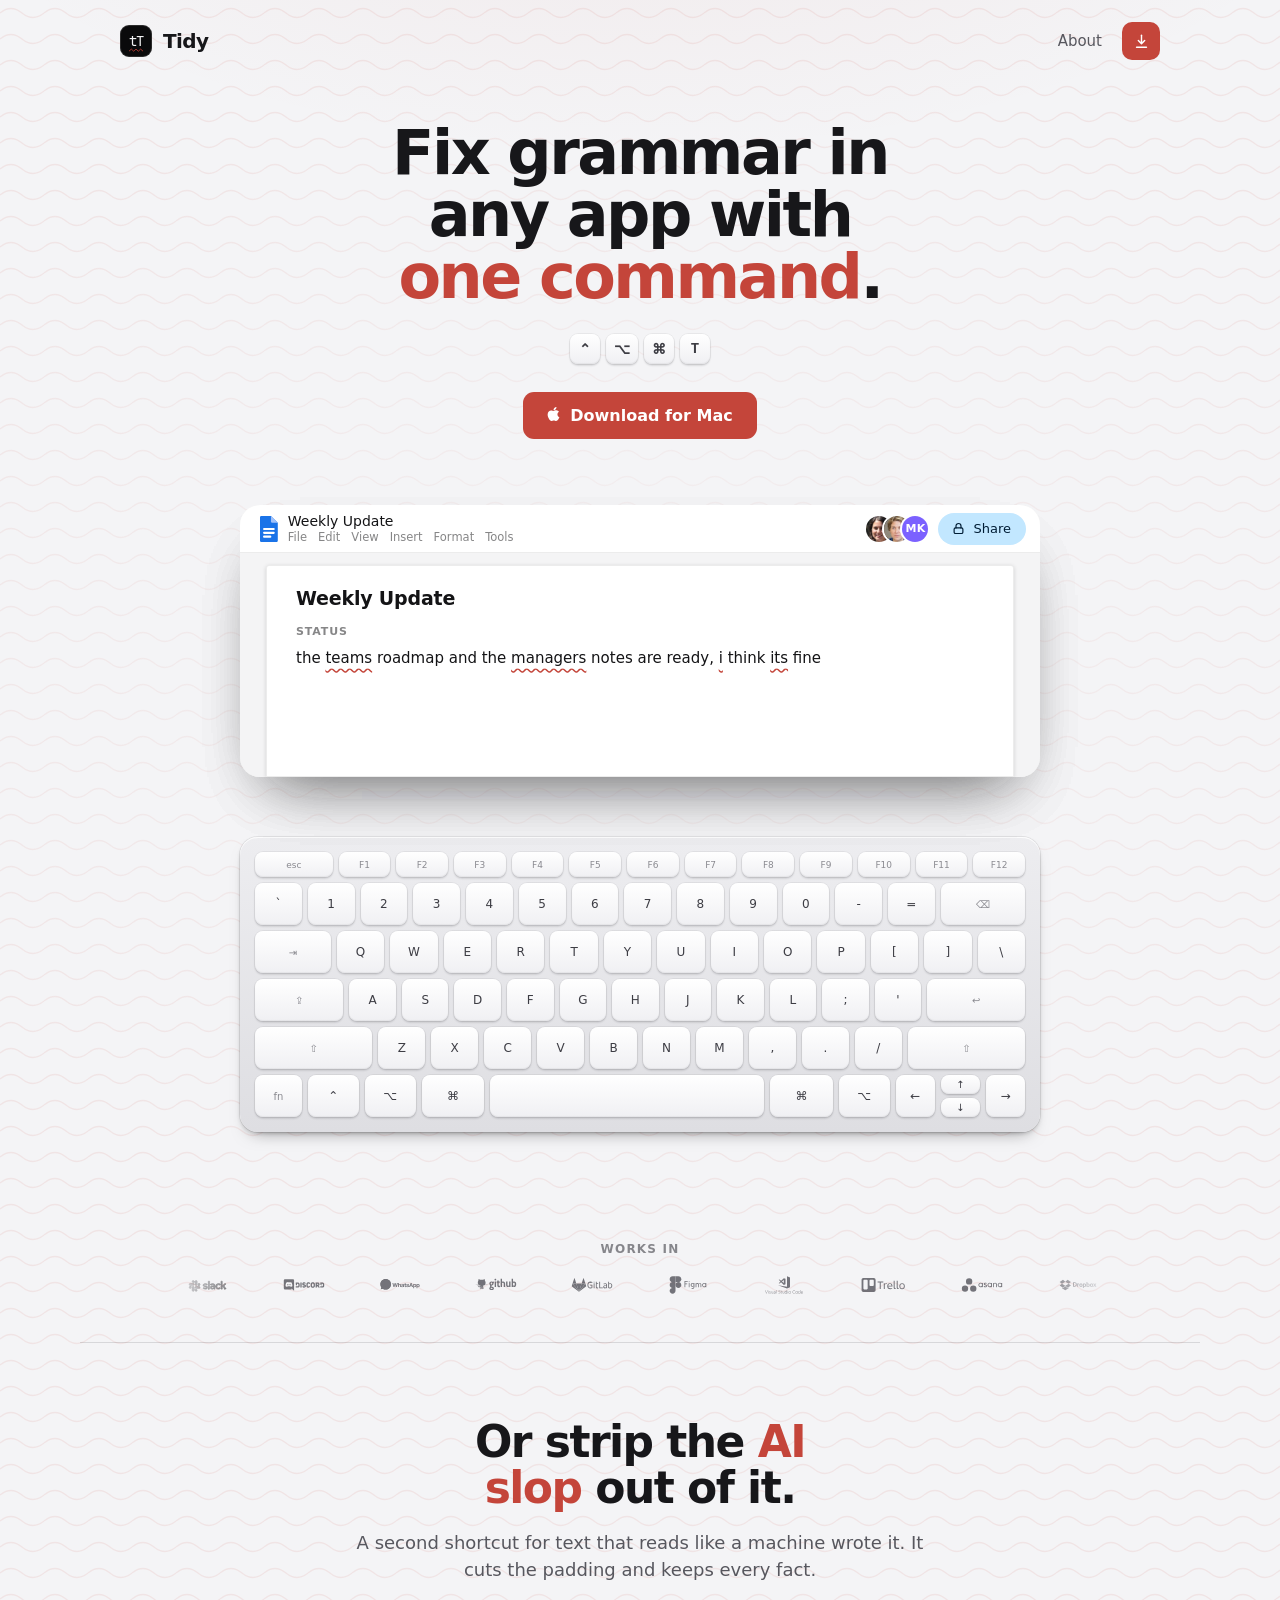
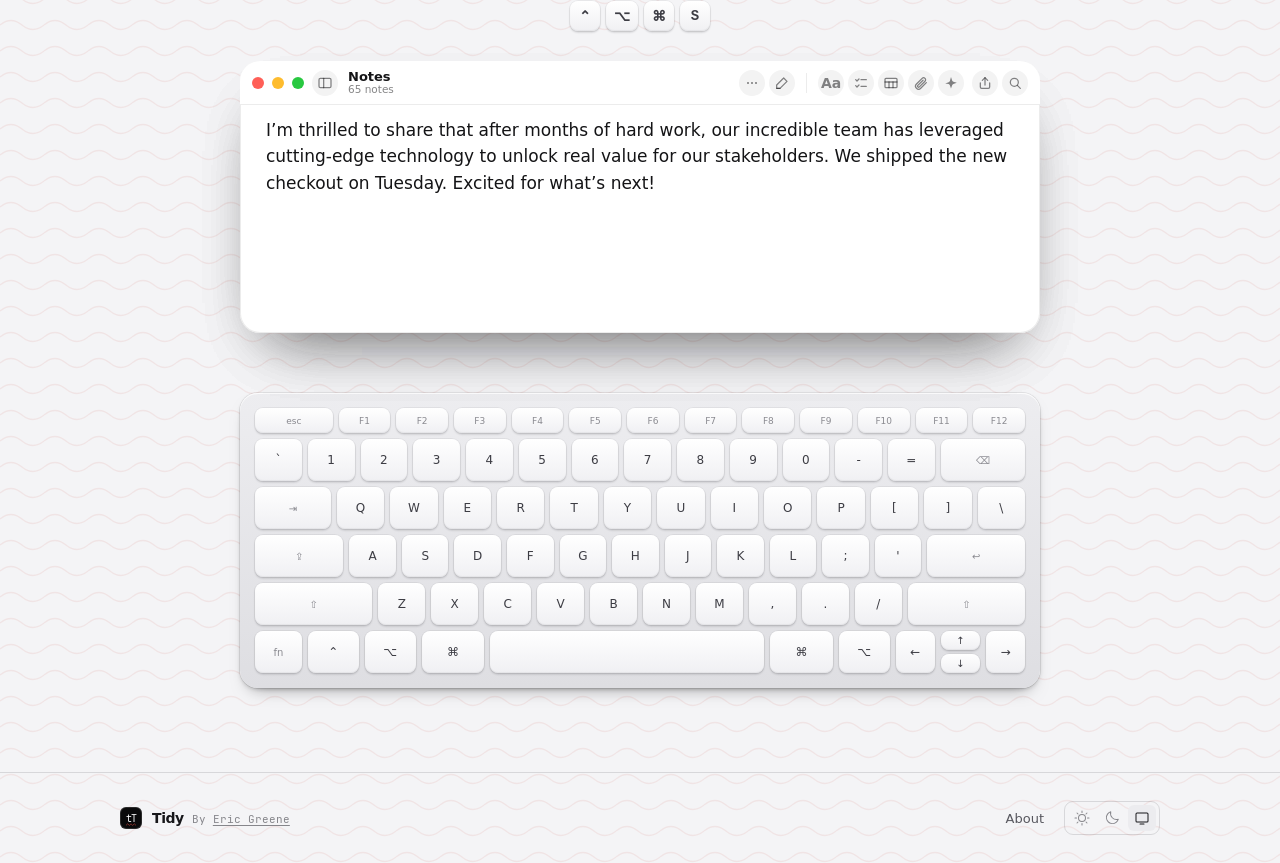
==== commit 3eba76b6: "Publish site from tidy@30a6142" ====
--- a/index.html
+++ b/index.html
@@ -175,320 +175,7 @@
   <div class="wrap worksWrap">
     <p class="worksLabel">Works in</p>
     <div class="worksIn" aria-label="Tidy works in any Mac app that accepts text">
-      <div class="worksTrack"><span class="wiLogo wiWide" aria-label="Slack" role="img" title="Slack"><svg viewBox="0 0 498 127" xmlns="http://www.w3.org/2000/svg"><g fill="none"><path d="M159.5 99.5l6.2-14.4c6.7 5 15.6 7.6 24.4 7.6 6.5 0 10.6-2.5 10.6-6.3-.1-10.6-38.9-2.3-39.2-28.9-.1-13.5 11.9-23.9 28.9-23.9 10.1 0 20.2 2.5 27.4 8.2L212 56.5c-6.6-4.2-14.8-7.2-22.6-7.2-5.3 0-8.8 2.5-8.8 5.7.1 10.4 39.2 4.7 39.6 30.1 0 13.8-11.7 23.5-28.5 23.5-12.3 0-23.6-2.9-32.2-9.1m237.9-19.6c-3.1 5.4-8.9 9.1-15.6 9.1-9.9 0-17.9-8-17.9-17.9 0-9.9 8-17.9 17.9-17.9 6.7 0 12.5 3.7 15.6 9.1l17.1-9.5c-6.4-11.4-18.7-19.2-32.7-19.2-20.7 0-37.5 16.8-37.5 37.5s16.8 37.5 37.5 37.5c14.1 0 26.3-7.7 32.7-19.2l-17.1-9.5zM228.8 2.5h21.4v104.7h-21.4zm194.1 0v104.7h21.4V75.8l25.4 31.4h27.4l-32.3-37.3 29.9-34.8h-26.2L444.3 64V2.5zM313.8 80.1c-3.1 5.1-9.5 8.9-16.7 8.9-9.9 0-17.9-8-17.9-17.9 0-9.9 8-17.9 17.9-17.9 7.2 0 13.6 4 16.7 9.2v17.7zm0-45v8.5c-3.5-5.9-12.2-10-21.3-10-18.8 0-33.6 16.6-33.6 37.4 0 20.8 14.8 37.6 33.6 37.6 9.1 0 17.8-4.1 21.3-10v8.5h21.4v-72h-21.4z" fill="#000"/><path d="M27.2 80c0 7.3-5.9 13.2-13.2 13.2C6.7 93.2.8 87.3.8 80c0-7.3 5.9-13.2 13.2-13.2h13.2V80zm6.6 0c0-7.3 5.9-13.2 13.2-13.2 7.3 0 13.2 5.9 13.2 13.2v33c0 7.3-5.9 13.2-13.2 13.2-7.3 0-13.2-5.9-13.2-13.2V80z" fill="#E01E5A"/><path d="M47 27c-7.3 0-13.2-5.9-13.2-13.2C33.8 6.5 39.7.6 47 .6c7.3 0 13.2 5.9 13.2 13.2V27H47zm0 6.7c7.3 0 13.2 5.9 13.2 13.2 0 7.3-5.9 13.2-13.2 13.2H13.9C6.6 60.1.7 54.2.7 46.9c0-7.3 5.9-13.2 13.2-13.2H47z" fill="#36C5F0"/><path d="M99.9 46.9c0-7.3 5.9-13.2 13.2-13.2 7.3 0 13.2 5.9 13.2 13.2 0 7.3-5.9 13.2-13.2 13.2H99.9V46.9zm-6.6 0c0 7.3-5.9 13.2-13.2 13.2-7.3 0-13.2-5.9-13.2-13.2V13.8C66.9 6.5 72.8.6 80.1.6c7.3 0 13.2 5.9 13.2 13.2v33.1z" fill="#2EB67D"/><path d="M80.1 99.8c7.3 0 13.2 5.9 13.2 13.2 0 7.3-5.9 13.2-13.2 13.2-7.3 0-13.2-5.9-13.2-13.2V99.8h13.2zm0-6.6c-7.3 0-13.2-5.9-13.2-13.2 0-7.3 5.9-13.2 13.2-13.2h33.1c7.3 0 13.2 5.9 13.2 13.2 0 7.3-5.9 13.2-13.2 13.2H80.1z" fill="#ECB22E"/></g></svg></span><span class="wiLogo wiSquare" aria-label="Notion" role="img" title="Notion"><svg viewBox="0 0 100 100" fill="none" xmlns="http://www.w3.org/2000/svg">
-  <path d="M6.017 4.313l55.333 -4.087c6.797 -0.583 8.543 -0.19 12.817 2.917l17.663 12.443c2.913 2.14 3.883 2.723 3.883 5.053v68.243c0 4.277 -1.553 6.807 -6.99 7.193L24.467 99.967c-4.08 0.193 -6.023 -0.39 -8.16 -3.113L3.3 79.94c-2.333 -3.113 -3.3 -5.443 -3.3 -8.167V11.113c0 -3.497 1.553 -6.413 6.017 -6.8z" fill="#fff"/>
-  <path fill-rule="evenodd" clip-rule="evenodd" d="M61.35 0.227l-55.333 4.087C1.553 4.7 0 7.617 0 11.113v60.66c0 2.723 0.967 5.053 3.3 8.167l13.007 16.913c2.137 2.723 4.08 3.307 8.16 3.113l64.257 -3.89c5.433 -0.387 6.99 -2.917 6.99 -7.193V20.64c0 -2.21 -0.873 -2.847 -3.443 -4.733L74.167 3.143c-4.273 -3.107 -6.02 -3.5 -12.817 -2.917zM25.92 19.523c-5.247 0.353 -6.437 0.433 -9.417 -1.99L8.927 11.507c-0.77 -0.78 -0.383 -1.753 1.557 -1.947l53.193 -3.887c4.467 -0.39 6.793 1.167 8.54 2.527l9.123 6.61c0.39 0.197 1.36 1.36 0.193 1.36l-54.933 3.307 -0.68 0.047zM19.803 88.3V30.367c0 -2.53 0.777 -3.697 3.103 -3.893L86 22.78c2.14 -0.193 3.107 1.167 3.107 3.693v57.547c0 2.53 -0.39 4.67 -3.883 4.863l-60.377 3.5c-3.493 0.193 -5.043 -0.97 -5.043 -4.083zm59.6 -54.827c0.387 1.75 0 3.5 -1.75 3.7l-2.91 0.577v42.773c-2.527 1.36 -4.853 2.137 -6.797 2.137 -3.107 0 -3.883 -0.973 -6.21 -3.887l-19.03 -29.94v28.967l6.02 1.363s0 3.5 -4.857 3.5l-13.39 0.777c-0.39 -0.78 0 -2.723 1.357 -3.11l3.497 -0.97v-38.3L30.48 40.667c-0.39 -1.75 0.58 -4.277 3.3 -4.473l14.367 -0.967 19.8 30.327v-26.83l-5.047 -0.58c-0.39 -2.143 1.163 -3.7 3.103 -3.89l13.4 -0.78z" fill="#000"/>
-</svg></span><span class="wiLogo wiSquare" aria-label="Obsidian" role="img" title="Obsidian"><svg
-   xmlns:dc="http://purl.org/dc/elements/1.1/"
-   xmlns:cc="http://creativecommons.org/ns#"
-   xmlns:rdf="http://www.w3.org/1999/02/22-rdf-syntax-ns#"
-   xmlns:svg="http://www.w3.org/2000/svg"
-   xmlns="http://www.w3.org/2000/svg"
-   viewBox="0 0 62.999999 100"
-  
-  
-   version="1.1"
-   id="obsidian-svg19">
-  
-  <defs
-     id="obsidian-defs7">
-    <linearGradient
-       id="obsidian-a"
-       x1="82.849998"
-       y1="30.41"
-       x2="51.259998"
-       y2="105.9"
-       gradientTransform="matrix(1,0,0,-1,-22.41,110.97)"
-       gradientUnits="userSpaceOnUse">
-      <stop
-         offset="0"
-         stop-color="#6c56cc"
-         id="obsidian-stop2" />
-      <stop
-         offset="1"
-         stop-color="#9785e5"
-         id="obsidian-stop4" />
-    </linearGradient>
-  </defs>
-  <polygon
-     points="0,45.45 19.57,90.47 47.35,100 52.44,89.8 63,26.39 44.61,0 12.91,17.52 "
-     fill="#34208c"
-     id="obsidian-polygon9" />
-  <polygon
-     points="16.43,35.7 47.35,100 52.44,89.8 63,26.39 43.44,14.41 "
-     fill="url(#obsidian-a)"
-     id="obsidian-polygon11"
-     style="fill:url(#obsidian-a)" />
-  <polygon
-     points="44.61,0 43.44,14.41 63,26.39 "
-     fill="#af9ff4"
-     id="obsidian-polygon13" />
-  <polygon
-     points="12.91,17.52 16.43,35.7 43.44,14.41 44.61,0 "
-     fill="#4a37a0"
-     id="obsidian-polygon15" />
-  <polygon
-     points="47.35,100 16.43,35.7 19.57,90.47 "
-     fill="#4a37a0"
-     id="obsidian-polygon17" />
-</svg></span><span class="wiLogo wiSquare" aria-label="Figma" role="img" title="Figma"><svg id="figma-Layer_1" xmlns="http://www.w3.org/2000/svg" viewBox="0 0 200 300"><style>.st0{fill:#0acf83}.st1{fill:#a259ff}.st2{fill:#f24e1e}.st3{fill:#ff7262}.st4{fill:#1abcfe}</style><title>Figma.logo</title><desc>Created using Figma</desc><path id="figma-path0_fill" class="st0" d="M50 300c27.6 0 50-22.4 50-50v-50H50c-27.6 0-50 22.4-50 50s22.4 50 50 50z"/><path id="figma-path1_fill" class="st1" d="M0 150c0-27.6 22.4-50 50-50h50v100H50c-27.6 0-50-22.4-50-50z"/><path id="figma-path1_fill_1_" class="st2" d="M0 50C0 22.4 22.4 0 50 0h50v100H50C22.4 100 0 77.6 0 50z"/><path id="figma-path2_fill" class="st3" d="M100 0h50c27.6 0 50 22.4 50 50s-22.4 50-50 50h-50V0z"/><path id="figma-path3_fill" class="st4" d="M200 150c0 27.6-22.4 50-50 50s-50-22.4-50-50 22.4-50 50-50 50 22.4 50 50z"/></svg></span><span class="wiLogo wiWide" aria-label="Discord" role="img" title="Discord"><svg version="1.1" viewBox="0 0 492 92" xmlns="http://www.w3.org/2000/svg">
- <path d="m33.2 1.3h-33.2v37.6l22.1 20v-36.5h11.9c7.5 0 11.2 3.7 11.2 9.5v27.9c0 5.8-3.5 9.7-11.2 9.7h-34v21.2h33.2c17.8 0.1 34.5-8.8 34.5-29.4v-30.1c0-20.8-16.7-29.9-34.5-29.9zm174 60.1v-30.8c0-11.1 19.8-13.7 25.8-2.5l18.3-7.5c-7.1-15.9-20.3-20.6-31.2-20.6-17.8 0-35.4 10.4-35.4 30.6v30.8c0 20.3 17.6 30.6 35 30.6 11.2 0 24.6-5.6 32-20.1l-19.6-9.1c-4.8 12.4-24.9 9.4-24.9-1.4zm-60.6-26.6c-6.9-1.5-11.5-4-11.8-8.3 0.4-10.4 16.3-10.7 25.6-0.8l14.7-11.4c-9.2-11.3-19.6-14.3-30.4-14.3-16.3 0-32.1 9.2-32.1 26.8 0 17.1 13 26.2 27.3 28.4 7.3 1 15.4 3.9 15.2 9-0.6 9.6-20.2 9.1-29.1-1.8l-14.1 13.4c8.3 10.7 19.6 16.2 30.2 16.2 16.3 0 34.4-9.5 35.1-26.8 1-22-14.8-27.5-30.6-30.4zm-66.9 55.9h22.4v-89.4h-22.4zm378-89.4h-33.2v37.6l22.1 20v-36.5h11.8c7.5 0 11.2 3.7 11.2 9.5v27.9c0 5.8-3.5 9.7-11.2 9.7h-34v21.2h33.2c17.8 0.1 34.5-8.8 34.5-29.4v-30.1c0.1-20.8-16.6-29.9-34.4-29.9zm-163-1.3c-18.4 0-36.7 10.1-36.7 30.7v30.6c0 20.5 18.4 30.7 36.9 30.7 18.4 0 36.7-10.2 36.7-30.7v-30.6c0-20.5-18.5-30.7-36.9-30.7zm14.4 61.3c0 6.4-7.2 9.7-14.3 9.7-7.2 0-14.4-3.2-14.4-9.7v-30.6c0-6.6 7-10.1 14-10.1 7.3 0 14.7 3.2 14.7 10.1zm103-30.6c-0.5-21-14.7-29.4-33-29.4h-35.5v89.5h22.7v-28.5h4l20.6 28.4h28l-24.2-30.7c10.8-3.4 17.4-12.7 17.4-29.3zm-32.6 12.1h-13.2v-20.4h13.2c14.2 0 14.2 20.4 0 20.4z" fill="#010101"/>
-</svg></span><span class="wiLogo wiWide" aria-label="Chrome" role="img" title="Chrome"><svg xmlns="http://www.w3.org/2000/svg" xmlns:xlink="http://www.w3.org/1999/xlink" viewBox="0 0 599.7 165.2">
-  <g>
-    <g>
-      <g>
-        <path fill="#DB4437" d="M13.1 38v63.4h37l32.5-56.3h73.6C142.5 18.3 114.7 0 82.6 0 53.4 0 27.8 15.1 13.1 38z"/>
-        <linearGradient id="chrome-a" gradientUnits="userSpaceOnUse" x1="31.876" y1="88.608" x2="81.16" y2="117.397" gradientTransform="matrix(1 0 0 -1 -7 159.82)">
-          <stop offset="0" stop-color="#a52714" stop-opacity=".6"/>
-          <stop offset=".66" stop-color="#a52714" stop-opacity="0"/>
-        </linearGradient>
-        <path fill="url(#chrome-a)" d="M13.1 38v63.4h37l32.5-56.3h73.6C142.5 18.3 114.7 0 82.6 0 53.4 0 27.8 15.1 13.1 38z"/>
-      </g>
-      <path fill="#3E2723" fill-opacity=".15" d="M13.1 38l37.1 63.5.8-.5-37.3-64c-.2.4-.4.7-.6 1z"/>
-      <g>
-        <path fill="#0F9D58" d="M78.7 165.1l36.4-36.4v-27.3h-65L13.1 38C4.8 50.8 0 66.2 0 82.6c0 44.3 34.9 80.5 78.7 82.5z"/>
-        <linearGradient id="chrome-b" gradientUnits="userSpaceOnUse" x1="108.026" y1="20.515" x2="53.267" y2="52.592" gradientTransform="matrix(1 0 0 -1 -7 159.82)">
-          <stop offset="0" stop-color="#055524" stop-opacity=".4"/>
-          <stop offset=".33" stop-color="#055524" stop-opacity="0"/>
-        </linearGradient>
-        <path fill="url(#chrome-b)" d="M78.7 165.1l36.4-36.4v-27.3h-65L13.1 38C4.8 50.8 0 66.2 0 82.6c0 44.3 34.9 80.5 78.7 82.5z"/>
-      </g>
-      <path fill="#263238" fill-opacity=".15" d="M77.7 165.1c.3 0 .7 0 1 .1l35.7-62.5-.8-.5-35.9 62.9z"/>
-      <g>
-        <path fill="#FFCD40" d="M78.7 165.1l36.4-36.4v-27.3l-36.4 63.7z"/>
-        <linearGradient id="chrome-c" gradientUnits="userSpaceOnUse" x1="84.006" y1="113.753" x2="97.796" y2="53.367" gradientTransform="matrix(1 0 0 -1 -7 159.82)">
-          <stop offset="0" stop-color="#ea6100" stop-opacity=".3"/>
-          <stop offset=".66" stop-color="#ea6100" stop-opacity="0"/>
-        </linearGradient>
-        <path fill="url(#chrome-c)" d="M78.7 165.1l36.4-36.4v-27.3l-36.4 63.7z"/>
-        <polygon fill="#FFCD40" points="115.1 101.4 115.1 101.4 115.1 101.4"/>
-        <linearGradient id="chrome-d" gradientUnits="userSpaceOnUse" x1="122.072" y1="58.72" x2="122.203" y2="58.15" gradientTransform="matrix(1 0 0 -1 -7 159.82)">
-          <stop offset="0" stop-color="#ea6100" stop-opacity=".3"/>
-          <stop offset=".66" stop-color="#ea6100" stop-opacity="0"/>
-        </linearGradient>
-        <polygon fill="url(#chrome-d)" points="115.1 101.4 115.1 101.4 115.1 101.4"/>
-      </g>
-      <g>
-        <path fill="#FFCD40" d="M82.6 45.1l32.5 56.3-36.4 63.7c1.3.1 2.6.1 3.9.1 45.6 0 82.6-37 82.6-82.6 0-13.5-3.3-26.3-9-37.5H82.6z"/>
-        <linearGradient id="chrome-e" gradientUnits="userSpaceOnUse" x1="110.858" y1="119.885" x2="124.648" y2="59.499" gradientTransform="matrix(1 0 0 -1 -7 159.82)">
-          <stop offset="0" stop-color="#ea6100" stop-opacity=".3"/>
-          <stop offset=".66" stop-color="#ea6100" stop-opacity="0"/>
-        </linearGradient>
-        <path fill="url(#chrome-e)" d="M82.6 45.1l32.5 56.3-36.4 63.7c1.3.1 2.6.1 3.9.1 45.6 0 82.6-37 82.6-82.6 0-13.5-3.3-26.3-9-37.5H82.6z"/>
-      </g>
-      <radialGradient id="chrome-f" cx="662.024" cy="114.808" r="78.928" gradientTransform="matrix(1 0 0 -1 -583 159.82)" gradientUnits="userSpaceOnUse">
-        <stop offset="0" stop-color="#3e2723" stop-opacity=".2"/>
-        <stop offset="1" stop-color="#3e2723" stop-opacity="0"/>
-      </radialGradient>
-      <polygon fill="url(#chrome-f)" points="156.2 45.1 82.6 45.1 82.6 64.7 156.2 45.1"/>
-      <g>
-        <polygon fill="#0F9D58" points="50.1 101.4 50.1 101.4 50.1 101.3 50.1 101.4"/>
-        <linearGradient id="chrome-g" gradientUnits="userSpaceOnUse" x1="111.558" y1="26.543" x2="56.799" y2="58.62" gradientTransform="matrix(1 0 0 -1 -7 159.82)">
-          <stop offset="0" stop-color="#055524" stop-opacity=".4"/>
-          <stop offset=".33" stop-color="#055524" stop-opacity="0"/>
-        </linearGradient>
-        <polygon fill="url(#chrome-g)" points="50.1 101.4 50.1 101.4 50.1 101.3 50.1 101.4"/>
-      </g>
-      <radialGradient id="chrome-h" cx="596.03" cy="121.782" r="73.264" gradientTransform="matrix(1 0 0 -1 -583 159.82)" gradientUnits="userSpaceOnUse">
-        <stop offset="0" stop-color="#3e2723" stop-opacity=".2"/>
-        <stop offset="1" stop-color="#3e2723" stop-opacity="0"/>
-      </radialGradient>
-      <polygon fill="url(#chrome-h)" points="13.1 38 50.1 101.4 66.9 91.7 13.1 38"/>
-      <radialGradient id="chrome-i" cx="665.46" cy="77.08" r="82.488" gradientTransform="matrix(1 0 0 -1 -583 159.82)" gradientUnits="userSpaceOnUse">
-        <stop offset="0" stop-color="#263238" stop-opacity=".2"/>
-        <stop offset="1" stop-color="#263238" stop-opacity="0"/>
-      </radialGradient>
-      <polygon fill="url(#chrome-i)" points="115.1 101.4 98.4 91.7 78.7 165.1"/>
-      <g transform="translate(-7 -7)">
-        <circle fill="#F1F1F1" cx="89.6" cy="89.6" r="37.5"/>
-        <circle fill="#4285F4" cx="89.6" cy="89.6" r="30"/>
-      </g>
-      <g>
-        <path fill="#3E2723" fill-opacity=".2" d="M155.7 44.1H82.6c-20.7 0-37.5 16.8-37.5 37.5v.9C45.1 61.8 61.9 45 82.6 45h73.5c-.1-.3-.2-.6-.4-.9z"/>
-        <path fill="#FFFFFF" fill-opacity=".1" d="M83.2 120.1h-.6c-13.9 0-26-7.6-32.5-18.8L13.1 38c-.1.1-.2.3-.3.4l37.3 63.9c6.5 11.2 18.6 18.8 32.5 18.8 10.4 0 19.9-4.3 26.7-11.2-6.7 6.3-15.8 10.2-25.7 10.2-.2.1-.3 0-.4 0z"/>
-        <path fill="#FFFFFF" fill-opacity=".1" d="M95.7 117.8c.2-.1.4-.2.6-.2-.2 0-.4.1-.6.2z"/>
-        <path fill="#FFFFFF" fill-opacity=".1" d="M97.6 117c.6-.2 1.1-.5 1.7-.8-.6.3-1.1.6-1.7.8z"/>
-        <path fill="#FFFFFF" fill-opacity=".1" d="M93.9 118.4c.1 0 .2-.1.3-.1-.1 0-.2.1-.3.1z"/>
-        <path fill="#FFFFFF" fill-opacity=".1" d="M115.1 101.4z"/>
-        <path fill="#FFFFFF" fill-opacity=".1" d="M100 115.9c.5-.2.9-.5 1.4-.8-.5.3-1 .5-1.4.8z"/>
-        <path opacity=".1" fill="#3E2723" d="M120.2 82.6z"/>
-        <path opacity=".1" fill="#3E2723" d="M115.1 101.4z"/>
-        <path opacity=".1" fill="#3E2723" d="M120.1 80.1v-.2.2z"/>
-        <path opacity=".1" fill="#3E2723" d="M120 85.6V85c.1.1.1.3 0 .6z"/>
-        <path opacity=".1" fill="#3E2723" d="M109.3 109.9l2.4-2.4.4-.7c-.9 1.1-1.8 2.1-2.8 3.1z"/>
-        <path opacity=".1" fill="#3E2723" d="M119.1 73.6c.9 3.3 1.4 6.7 1.4 10.3 0 5.7-1.3 11-3.6 15.9 2.6-5.1 4.2-11 4.2-17.2 0-20.7-16.8-37.5-37.5-37.5h-.5c17.4.2 32 12.3 36 28.5z"/>
-        <path opacity=".1" fill="#3E2723" d="M119.8 87.8c0-.2 0-.3.1-.5-.1.2-.1.4-.1.5z"/>
-        <path opacity=".1" fill="#3E2723" d="M94.2 118.3c.5-.2 1-.3 1.4-.5-.4.2-.9.3-1.4.5z"/>
-        <path opacity=".1" fill="#3E2723" d="M96.3 117.6c.4-.2.9-.3 1.3-.5-.4.1-.9.3-1.3.5z"/>
-        <path opacity=".1" fill="#3E2723" d="M101.3 115.1c.2-.1.3-.2.5-.3-.1.1-.3.2-.5.3z"/>
-        <path opacity=".1" fill="#3E2723" d="M99.3 116.2c.2-.1.4-.2.7-.4-.3.2-.5.3-.7.4z"/>
-        <path opacity=".1" fill="#3E2723" d="M83.1 120.1h.1c3.7-.1 7.3-.7 10.7-1.7-3.4 1.1-7 1.7-10.8 1.7z"/>
-        <path fill="#FFFFFF" fill-opacity=".1" d="M115.1 101.4c-3.2 5.5-7.8 10.2-13.3 13.5-.2.1-.3.2-.5.3-.5.3-.9.5-1.4.8-.2.1-.4.2-.7.4-.5.3-1.1.5-1.7.8-.4.2-.9.4-1.3.5-.2.1-.4.2-.6.2-.5.2-.9.3-1.4.5-.1 0-.2.1-.3.1-3.4 1.1-7 1.7-10.7 1.7h.3c10 0 19-3.9 25.7-10.2 1-1 1.9-2.1 2.8-3.2l3.1-5.4z"/>
-        <path opacity=".1" fill="#3E2723" d="M115.1 101.4c-3.2 5.5-7.8 10.2-13.3 13.5-.2.1-.3.2-.5.3-.5.3-.9.5-1.4.8-.2.1-.4.2-.7.4-.5.3-1.1.5-1.7.8-.4.2-.9.4-1.3.5-.2.1-.4.2-.6.2-.5.2-.9.3-1.4.5-.1 0-.2.1-.3.1-3.4 1.1-7 1.7-10.7 1.7h.3c10 0 19-3.9 25.7-10.2 1-1 1.9-2.1 2.8-3.2l3.1-5.4z"/>
-        <path fill="#FFFFFF" fill-opacity=".2" d="M119.1 73.6c-.1-.4-.2-.7-.3-1.1.7 2.4 1.1 4.8 1.3 7.4v.2c.1.8.1 1.7.1 2.5s0 1.5-.1 2.3v.6c0 .6-.1 1.2-.2 1.8 0 .2 0 .3-.1.5-.7 4.9-2.3 9.4-4.7 13.5l-3.1 5.4-.4.7L78.7 165h1.1l35.7-62.5c.5-.9 1-1.9 1.5-2.9 2.3-4.8 3.6-10.2 3.6-15.9-.1-3.4-.6-6.8-1.5-10.1z"/>
-      </g>
-      <g transform="translate(-7 -7)">
-        <path fill="#FFFFFF" fill-opacity=".2" d="M89.6 7.9c45.5 0 82.3 36.7 82.6 82.1v-.5C172.2 44 135.2 7 89.6 7S7 44 7 89.6v.5C7.3 44.7 44.1 7.9 89.6 7.9z"/>
-        <path fill="#3E2723" fill-opacity=".15" d="M89.6 171.3c45.5 0 82.3-36.7 82.6-82.1v.5c0 45.6-37 82.6-82.6 82.6S7 135.2 7 89.6v-.5c.3 45.4 37.1 82.2 82.6 82.2z"/>
-      </g>
-      <radialGradient id="chrome-j" cx="31.676" cy="137.277" r="165.924" gradientTransform="matrix(1 0 0 -1 -7 159.82)" gradientUnits="userSpaceOnUse">
-        <stop offset="0" stop-color="#fff" stop-opacity=".1"/>
-        <stop offset="1" stop-color="#fff" stop-opacity="0"/>
-      </radialGradient>
-      <circle fill="url(#chrome-j)" cx="82.6" cy="82.6" r="82.6"/>
-    </g>
-    <path fill="#757575" d="M210.2 84.7c0-17.8 12.5-31.4 30.3-31.4 14.1 0 22 8.4 25.6 16.7l-9.9 4.7c-2.6-6.8-8.4-11-16.2-11-9.4 0-18.3 8.4-18.3 21.4 0 12.5 8.9 21.4 18.3 21.4 8.4 0 14.1-4.2 17.3-11l9.9 4.2c-3.7 8.4-12 16.7-26.1 16.7-18.4-.3-30.9-13.9-30.9-31.7zM286 55.4l-.5 8.4h.5c3.1-5.2 10.5-9.9 18.8-9.9 15.2 0 22.5 9.9 22.5 24.6v36.1h-11V80c0-12-6.3-16.2-14.6-16.2-9.4 0-15.7 8.9-15.7 18.3v32.4h-11V28.8h11v26.6zm52.8 59.1V55.4h10.5v9.4h.5c2.6-6.8 11-11 17.3-11 3.7 0 5.8.5 8.4 1.6l-4.2 10.5c-1.6-.5-3.7-1-5.8-1-7.3 0-15.2 6.3-15.2 17.3v32.4h-11.5zm97.3-29.8c0 17.8-12.5 31.4-30.3 31.4s-30.3-13.6-30.3-31.4 12.5-31.4 30.3-31.4 30.3 13.6 30.3 31.4zm-11 0c0-13.6-9.4-21.4-19.3-21.4s-19.3 7.8-19.3 21.4 9.4 21.4 19.3 21.4 19.3-7.8 19.3-21.4zm19.8-29.3h10.5v8.4h.5c3.1-5.8 11-9.9 18.3-9.9 9.4 0 15.7 4.2 18.8 11.5 4.2-6.8 11.5-11.5 20.4-11.5 14.1 0 20.9 9.9 20.9 24.6v36.1h-11.5V80c0-12-4.7-16.2-13.1-16.2-8.9 0-15.2 8.9-15.2 18.3v32.4h-11V80c0-12-4.7-16.2-13.1-16.2-8.9 0-15.2 8.9-15.2 18.3v32.4h-11V55.4h.7zm97.3 29.3c0-16.7 11.5-31.4 28.8-31.4s28.8 12.5 28.8 31.4v2.1h-46.5c.5 12.5 9.4 19.3 18.8 19.3 6.3 0 13.1-2.6 16.2-9.9l9.9 4.2c-3.7 8.4-12 16.2-25.6 16.2-18.4-.5-30.4-14.1-30.4-31.9zm28.7-20.9c-8.4 0-14.6 5.8-16.7 14.1h34c-.5-5.2-4.7-14.1-17.3-14.1z"/>
-  </g>
-</svg></span><span class="wiLogo wiSquare" aria-label="Gmail" role="img" title="Gmail"><svg xmlns="http://www.w3.org/2000/svg" viewBox="52 42 88 66">
-<path fill="#4285f4" d="M58 108h14V74L52 59v43c0 3.32 2.69 6 6 6"/>
-<path fill="#34a853" d="M120 108h14c3.32 0 6-2.69 6-6V59l-20 15"/>
-<path fill="#fbbc04" d="M120 48v26l20-15v-8c0-7.42-8.47-11.65-14.4-7.2"/>
-<path fill="#ea4335" d="M72 74V48l24 18 24-18v26L96 92"/>
-<path fill="#c5221f" d="M52 51v8l20 15V48l-5.6-4.2c-5.94-4.45-14.4-.22-14.4 7.2"/>
-</svg></span><span class="wiLogo wiSquare" aria-label="Outlook" role="img" title="Outlook"><!-- Generator: Adobe Illustrator 23.0.1, SVG Export Plug-In . SVG Version: 6.00 Build 0)  -->
-<!DOCTYPE svg PUBLIC "-//W3C//DTD SVG 1.1//EN" "http://www.w3.org/Graphics/SVG/1.1/DTD/svg11.dtd">
-<svg version="1.1" id="outlook-Livello_1" xmlns:x="http://ns.adobe.com/Extensibility/1.0/" xmlns:i="http://ns.adobe.com/AdobeIllustrator/10.0/" xmlns:graph="http://ns.adobe.com/Graphs/1.0/" xmlns="http://www.w3.org/2000/svg" xmlns:xlink="http://www.w3.org/1999/xlink" x="0px" y="0px" viewBox="0 0 1831.085 1703.335" enable-background="new 0 0 1831.085 1703.335" xml:space="preserve">
-<path fill="#0A2767" d="M1831.083,894.25c0.1-14.318-7.298-27.644-19.503-35.131h-0.213l-0.767-0.426l-634.492-375.585  c-2.74-1.851-5.583-3.543-8.517-5.067c-24.498-12.639-53.599-12.639-78.098,0c-2.934,1.525-5.777,3.216-8.517,5.067L446.486,858.693  l-0.766,0.426c-19.392,12.059-25.337,37.556-13.278,56.948c3.553,5.714,8.447,10.474,14.257,13.868l634.492,375.585  c2.749,1.835,5.592,3.527,8.517,5.068c24.498,12.639,53.599,12.639,78.098,0c2.925-1.541,5.767-3.232,8.517-5.068l634.492-375.585  C1823.49,922.545,1831.228,908.923,1831.083,894.25z"/>
-<path fill="#0364B8" d="M520.453,643.477h416.38v381.674h-416.38V643.477z M1745.917,255.5V80.908  c1-43.652-33.552-79.862-77.203-80.908H588.204C544.552,1.046,510,37.256,511,80.908V255.5l638.75,170.333L1745.917,255.5z"/>
-<path fill="#0078D4" d="M511,255.5h425.833v383.25H511V255.5z"/>
-<path fill="#28A8EA" d="M1362.667,255.5H936.833v383.25L1362.667,1022h383.25V638.75L1362.667,255.5z"/>
-<path fill="#0078D4" d="M936.833,638.75h425.833V1022H936.833V638.75z"/>
-<path fill="#0364B8" d="M936.833,1022h425.833v383.25H936.833V1022z"/>
-<path fill="#14447D" d="M520.453,1025.151h416.38v346.969h-416.38V1025.151z"/>
-<path fill="#0078D4" d="M1362.667,1022h383.25v383.25h-383.25V1022z"/>
-<linearGradient id="outlook-SVGID_1_" gradientUnits="userSpaceOnUse" x1="1128.4584" y1="811.0833" x2="1128.4584" y2="1.9982" gradientTransform="matrix(1 0 0 -1 0 1705.3334)">
-	<stop offset="0" style="stop-color:#35B8F1"/>
-	<stop offset="1" style="stop-color:#28A8EA"/>
-</linearGradient>
-<path fill="url(#outlook-SVGID_1_)" d="M1811.58,927.593l-0.809,0.426l-634.492,356.848c-2.768,1.703-5.578,3.321-8.517,4.769  c-10.777,5.132-22.481,8.029-34.407,8.517l-34.663-20.27c-2.929-1.47-5.773-3.105-8.517-4.897L447.167,906.003h-0.298  l-21.036-11.753v722.384c0.328,48.196,39.653,87.006,87.849,86.7h1230.914c0.724,0,1.363-0.341,2.129-0.341  c10.18-0.651,20.216-2.745,29.808-6.217c4.145-1.756,8.146-3.835,11.966-6.217c2.853-1.618,7.75-5.152,7.75-5.152  c21.814-16.142,34.726-41.635,34.833-68.772V894.25C1831.068,908.067,1823.616,920.807,1811.58,927.593z"/>
-<path opacity="0.5" fill="#0A2767" enable-background="new    " d="M1797.017,891.397v44.287l-663.448,456.791L446.699,906.301  c0-0.235-0.191-0.426-0.426-0.426l0,0l-63.023-37.899v-31.938l25.976-0.426l54.932,31.512l1.277,0.426l4.684,2.981  c0,0,645.563,368.346,647.267,369.197l24.698,14.478c2.129-0.852,4.258-1.703,6.813-2.555  c1.278-0.852,640.879-360.681,640.879-360.681L1797.017,891.397z"/>
-<path fill="#1490DF" d="M1811.58,927.593l-0.809,0.468l-634.492,356.848c-2.768,1.703-5.578,3.321-8.517,4.769  c-24.641,12.038-53.457,12.038-78.098,0c-2.918-1.445-5.76-3.037-8.517-4.769L446.657,928.061l-0.766-0.468  c-12.25-6.642-19.93-19.409-20.057-33.343v722.384c0.305,48.188,39.616,87.004,87.803,86.7c0.001,0,0.002,0,0.004,0h1229.636  c48.188,0.307,87.5-38.509,87.807-86.696c0-0.001,0-0.002,0-0.004V894.25C1831.068,908.067,1823.616,920.807,1811.58,927.593z"/>
-<path opacity="0.1" enable-background="new    " d="M1185.52,1279.629l-9.496,5.323c-2.752,1.752-5.595,3.359-8.517,4.812  c-10.462,5.135-21.838,8.146-33.47,8.857l241.405,285.479l421.107,101.476c11.539-8.716,20.717-20.178,26.7-33.343L1185.52,1279.629  z"/>
-<path opacity="0.05" enable-background="new    " d="M1228.529,1255.442l-52.505,29.51c-2.752,1.752-5.595,3.359-8.517,4.812  c-10.462,5.135-21.838,8.146-33.47,8.857l113.101,311.838l549.538,74.989c21.649-16.254,34.394-41.743,34.407-68.815v-9.326  L1228.529,1255.442z"/>
-<path fill="#28A8EA" d="M514.833,1703.333h1228.316c18.901,0.096,37.335-5.874,52.59-17.033l-697.089-408.331  c-2.929-1.47-5.773-3.105-8.517-4.897L447.125,906.088h-0.298l-20.993-11.838v719.914  C425.786,1663.364,465.632,1703.286,514.833,1703.333C514.832,1703.333,514.832,1703.333,514.833,1703.333z"/>
-<path opacity="0.1" enable-background="new    " d="M1022,418.722v908.303c-0.076,31.846-19.44,60.471-48.971,72.392  c-9.148,3.931-19,5.96-28.957,5.962H425.833V383.25H511v-42.583h433.073C987.092,340.83,1021.907,375.702,1022,418.722z"/>
-<path opacity="0.2" enable-background="new    " d="M979.417,461.305v908.302c0.107,10.287-2.074,20.469-6.388,29.808  c-11.826,29.149-40.083,48.273-71.54,48.417H425.833V383.25h475.656c12.356-0.124,24.533,2.958,35.344,8.943  C962.937,405.344,979.407,432.076,979.417,461.305z"/>
-<path opacity="0.2" enable-background="new    " d="M979.417,461.305v823.136c-0.208,43-34.928,77.853-77.927,78.225H425.833V383.25  h475.656c12.356-0.124,24.533,2.958,35.344,8.943C962.937,405.344,979.407,432.076,979.417,461.305z"/>
-<path opacity="0.2" enable-background="new    " d="M936.833,461.305v823.136c-0.046,43.067-34.861,78.015-77.927,78.225H425.833  V383.25h433.072c43.062,0.023,77.951,34.951,77.927,78.013C936.833,461.277,936.833,461.291,936.833,461.305z"/>
-<linearGradient id="outlook-SVGID_2_" gradientUnits="userSpaceOnUse" x1="162.7469" y1="1383.0741" x2="774.0864" y2="324.2592" gradientTransform="matrix(1 0 0 -1 0 1705.3334)">
-	<stop offset="0" style="stop-color:#1784D9"/>
-	<stop offset="0.5" style="stop-color:#107AD5"/>
-	<stop offset="1" style="stop-color:#0A63C9"/>
-</linearGradient>
-<path fill="url(#outlook-SVGID_2_)" d="M78.055,383.25h780.723c43.109,0,78.055,34.947,78.055,78.055v780.723  c0,43.109-34.946,78.055-78.055,78.055H78.055c-43.109,0-78.055-34.947-78.055-78.055V461.305  C0,418.197,34.947,383.25,78.055,383.25z"/>
-<path fill="#FFFFFF" d="M243.96,710.631c19.238-40.988,50.29-75.289,89.17-98.495c43.057-24.651,92.081-36.94,141.675-35.515  c45.965-0.997,91.321,10.655,131.114,33.683c37.414,22.312,67.547,55.004,86.742,94.109c20.904,43.09,31.322,90.512,30.405,138.396  c1.013,50.043-9.706,99.628-31.299,144.783c-19.652,40.503-50.741,74.36-89.425,97.388c-41.327,23.734-88.367,35.692-136.011,34.578  c-46.947,1.133-93.303-10.651-134.01-34.067c-37.738-22.341-68.249-55.07-87.892-94.28c-21.028-42.467-31.57-89.355-30.745-136.735  C212.808,804.859,223.158,755.686,243.96,710.631z M339.006,941.858c10.257,25.912,27.651,48.385,50.163,64.812  c22.93,16.026,50.387,24.294,78.353,23.591c29.783,1.178,59.14-7.372,83.634-24.358c22.227-16.375,39.164-38.909,48.715-64.812  c10.677-28.928,15.946-59.572,15.543-90.404c0.33-31.127-4.623-62.084-14.649-91.554c-8.855-26.607-25.246-50.069-47.182-67.537  c-23.88-17.79-53.158-26.813-82.91-25.55c-28.572-0.74-56.644,7.593-80.184,23.804c-22.893,16.496-40.617,39.168-51.1,65.365  c-23.255,60.049-23.376,126.595-0.341,186.728L339.006,941.858z"/>
-<path fill="#50D9FF" d="M1362.667,255.5h383.25v383.25h-383.25V255.5z"/>
-</svg></span><span class="wiLogo wiSquare" aria-label="Word" role="img" title="Word"><!-- Generator: Adobe Illustrator 23.0.1, SVG Export Plug-In . SVG Version: 6.00 Build 0)  -->
-<!DOCTYPE svg PUBLIC "-//W3C//DTD SVG 1.1//EN" "http://www.w3.org/Graphics/SVG/1.1/DTD/svg11.dtd" [
-	<!ENTITY ns_extend "http://ns.adobe.com/Extensibility/1.0/">
-	<!ENTITY ns_ai "http://ns.adobe.com/AdobeIllustrator/10.0/">
-	<!ENTITY ns_graphs "http://ns.adobe.com/Graphs/1.0/">
-	<!ENTITY ns_vars "http://ns.adobe.com/Variables/1.0/">
-	<!ENTITY ns_imrep "http://ns.adobe.com/ImageReplacement/1.0/">
-	<!ENTITY ns_sfw "http://ns.adobe.com/SaveForWeb/1.0/">
-	<!ENTITY ns_custom "http://ns.adobe.com/GenericCustomNamespace/1.0/">
-	<!ENTITY ns_adobe_xpath "http://ns.adobe.com/XPath/1.0/">
-]>
-<svg version="1.1" id="word-Livello_1" xmlns:x="&ns_extend;" xmlns:i="&ns_ai;" xmlns:graph="&ns_graphs;"
-	 xmlns="http://www.w3.org/2000/svg" xmlns:xlink="http://www.w3.org/1999/xlink" x="0px" y="0px" viewBox="0 0 1881.25 1750"
-	 enable-background="new 0 0 1881.25 1750" xml:space="preserve">
-
-<path fill="#41A5EE" d="M1801.056,0H517.694C473.404,0,437.5,35.904,437.5,80.194c0,0,0,0,0,0V437.5l743.75,218.75l700-218.75
-	V80.194C1881.25,35.904,1845.346,0,1801.056,0L1801.056,0z"/>
-<path fill="#2B7CD3" d="M1881.25,437.5H437.5V875l743.75,131.25l700-131.25V437.5z"/>
-<path fill="#185ABD" d="M437.5,875v437.5l700,87.5l743.75-87.5V875H437.5z"/>
-<path fill="#103F91" d="M517.694,1750h1283.363c44.29,0,80.194-35.904,80.194-80.194l0,0V1312.5H437.5v357.306
-	C437.5,1714.096,473.404,1750,517.694,1750L517.694,1750z"/>
-<path opacity="0.1" enable-background="new    " d="M969.806,350H437.5v1093.75h532.306c44.23-0.144,80.05-35.964,80.194-80.194
-	V430.194C1049.856,385.964,1014.036,350.144,969.806,350z"/>
-<path opacity="0.2" enable-background="new    " d="M926.056,393.75H437.5V1487.5h488.556c44.23-0.144,80.05-35.964,80.194-80.194
-	V473.944C1006.106,429.714,970.286,393.894,926.056,393.75z"/>
-<path opacity="0.2" enable-background="new    " d="M926.056,393.75H437.5V1400h488.556c44.23-0.144,80.05-35.964,80.194-80.194
-	V473.944C1006.106,429.714,970.286,393.894,926.056,393.75z"/>
-<path opacity="0.2" enable-background="new    " d="M882.306,393.75H437.5V1400h444.806c44.23-0.144,80.05-35.964,80.194-80.194
-	V473.944C962.356,429.714,926.536,393.894,882.306,393.75z"/>
-<linearGradient id="word-SVGID_1_" gradientUnits="userSpaceOnUse" x1="167.2057" y1="1420.9117" x2="795.2943" y2="333.0883" gradientTransform="matrix(1 0 0 -1 0 1752)">
-	<stop  offset="0" style="stop-color:#2368C4"/>
-	<stop  offset="0.5" style="stop-color:#1A5DBE"/>
-	<stop  offset="1" style="stop-color:#1146AC"/>
-</linearGradient>
-<path fill="url(#word-SVGID_1_)" d="M80.194,393.75h802.112c44.29,0,80.194,35.904,80.194,80.194v802.113
-	c0,44.29-35.904,80.194-80.194,80.194H80.194c-44.29,0-80.194-35.904-80.194-80.194V473.944C0,429.654,35.904,393.75,80.194,393.75z
-	"/>
-<path fill="#FFFFFF" d="M329.088,1008.788c1.575,12.381,2.625,23.144,3.106,32.375h1.837c0.7-8.75,2.158-19.294,4.375-31.631
-	c2.217-12.338,4.215-22.765,5.994-31.281l84.35-363.913h109.069l87.5,358.444c5.084,22.288,8.723,44.881,10.894,67.637h1.444
-	c1.631-22.047,4.671-43.966,9.1-65.625l69.781-360.631h99.269l-122.588,521.5H577.238L494.113,790.3
-	c-2.406-9.931-5.162-22.925-8.181-38.894c-3.019-15.969-4.9-27.65-5.644-35h-1.444c-0.962,8.487-2.844,21.088-5.644,37.8
-	c-2.8,16.713-5.046,29.079-6.738,37.1l-78.138,344.269h-117.95L147.131,614.337h101.062l75.994,364.656
-	C325.894,986.475,327.513,996.45,329.088,1008.788z"/>
-</svg></span><span class="wiLogo wiSquare" aria-label="Teams" role="img" title="Teams"><svg xmlns="http://www.w3.org/2000/svg" viewBox="0 0 2228.833 2073.333">
-  <path fill="#5059C9" d="M1554.637,777.5h575.713c54.391,0,98.483,44.092,98.483,98.483c0,0,0,0,0,0v524.398	c0,199.901-162.051,361.952-361.952,361.952h0h-1.711c-199.901,0.028-361.975-162-362.004-361.901c0-0.017,0-0.034,0-0.052V828.971	C1503.167,800.544,1526.211,777.5,1554.637,777.5L1554.637,777.5z"/>
-  <circle fill="#5059C9" cx="1943.75" cy="440.583" r="233.25"/>
-  <circle fill="#7B83EB" cx="1218.083" cy="336.917" r="336.917"/>
-  <path fill="#7B83EB" d="M1667.323,777.5H717.01c-53.743,1.33-96.257,45.931-95.01,99.676v598.105	c-7.505,322.519,247.657,590.16,570.167,598.053c322.51-7.893,577.671-275.534,570.167-598.053V877.176	C1763.579,823.431,1721.066,778.83,1667.323,777.5z"/>
-  <path opacity=".1" d="M1244,777.5v838.145c-0.258,38.435-23.549,72.964-59.09,87.598	c-11.316,4.787-23.478,7.254-35.765,7.257H667.613c-6.738-17.105-12.958-34.21-18.142-51.833	c-18.144-59.477-27.402-121.307-27.472-183.49V877.02c-1.246-53.659,41.198-98.19,94.855-99.52H1244z"/>
-  <path opacity=".2" d="M1192.167,777.5v889.978c-0.002,12.287-2.47,24.449-7.257,35.765	c-14.634,35.541-49.163,58.833-87.598,59.09H691.975c-8.812-17.105-17.105-34.21-24.362-51.833	c-7.257-17.623-12.958-34.21-18.142-51.833c-18.144-59.476-27.402-121.307-27.472-183.49V877.02	c-1.246-53.659,41.198-98.19,94.855-99.52H1192.167z"/>
-  <path opacity=".2" d="M1192.167,777.5v786.312c-0.395,52.223-42.632,94.46-94.855,94.855h-447.84	c-18.144-59.476-27.402-121.307-27.472-183.49V877.02c-1.246-53.659,41.198-98.19,94.855-99.52H1192.167z"/>
-  <path opacity=".2" d="M1140.333,777.5v786.312c-0.395,52.223-42.632,94.46-94.855,94.855H649.472	c-18.144-59.476-27.402-121.307-27.472-183.49V877.02c-1.246-53.659,41.198-98.19,94.855-99.52H1140.333z"/>
-  <path opacity=".1" d="M1244,509.522v163.275c-8.812,0.518-17.105,1.037-25.917,1.037	c-8.812,0-17.105-0.518-25.917-1.037c-17.496-1.161-34.848-3.937-51.833-8.293c-104.963-24.857-191.679-98.469-233.25-198.003	c-7.153-16.715-12.706-34.071-16.587-51.833h258.648C1201.449,414.866,1243.801,457.217,1244,509.522z"/>
-  <path opacity=".2" d="M1192.167,561.355v111.442c-17.496-1.161-34.848-3.937-51.833-8.293	c-104.963-24.857-191.679-98.469-233.25-198.003h190.228C1149.616,466.699,1191.968,509.051,1192.167,561.355z"/>
-  <path opacity=".2" d="M1192.167,561.355v111.442c-17.496-1.161-34.848-3.937-51.833-8.293	c-104.963-24.857-191.679-98.469-233.25-198.003h190.228C1149.616,466.699,1191.968,509.051,1192.167,561.355z"/>
-  <path opacity=".2" d="M1140.333,561.355v103.148c-104.963-24.857-191.679-98.469-233.25-198.003	h138.395C1097.783,466.699,1140.134,509.051,1140.333,561.355z"/>
-  <linearGradient id="teams-a" gradientUnits="userSpaceOnUse" x1="198.099" y1="1683.0726" x2="942.2344" y2="394.2607" gradientTransform="matrix(1 0 0 -1 0 2075.3333)">
-    <stop offset="0" stop-color="#5a62c3"/>
-    <stop offset=".5" stop-color="#4d55bd"/>
-    <stop offset="1" stop-color="#3940ab"/>
-  </linearGradient>
-  <path fill="url(#teams-a)" d="M95.01,466.5h950.312c52.473,0,95.01,42.538,95.01,95.01v950.312c0,52.473-42.538,95.01-95.01,95.01	H95.01c-52.473,0-95.01-42.538-95.01-95.01V561.51C0,509.038,42.538,466.5,95.01,466.5z"/>
-  <path fill="#FFF" d="M820.211,828.193H630.241v517.297H509.211V828.193H320.123V727.844h500.088V828.193z"/>
-</svg></span><span class="wiLogo wiSquare" aria-label="VS Code" role="img" title="VS Code"><svg viewBox="0 0 100 100" fill="none" xmlns="http://www.w3.org/2000/svg">
-<mask id="vscode-mask0" mask-type="alpha" maskUnits="userSpaceOnUse" x="0" y="0" width="100" height="100">
-<path fill-rule="evenodd" clip-rule="evenodd" d="M70.9119 99.3171C72.4869 99.9307 74.2828 99.8914 75.8725 99.1264L96.4608 89.2197C98.6242 88.1787 100 85.9892 100 83.5872V16.4133C100 14.0113 98.6243 11.8218 96.4609 10.7808L75.8725 0.873756C73.7862 -0.130129 71.3446 0.11576 69.5135 1.44695C69.252 1.63711 69.0028 1.84943 68.769 2.08341L29.3551 38.0415L12.1872 25.0096C10.589 23.7965 8.35363 23.8959 6.86933 25.2461L1.36303 30.2549C-0.452552 31.9064 -0.454633 34.7627 1.35853 36.417L16.2471 50.0001L1.35853 63.5832C-0.454633 65.2374 -0.452552 68.0938 1.36303 69.7453L6.86933 74.7541C8.35363 76.1043 10.589 76.2037 12.1872 74.9905L29.3551 61.9587L68.769 97.9167C69.3925 98.5406 70.1246 99.0104 70.9119 99.3171ZM75.0152 27.2989L45.1091 50.0001L75.0152 72.7012V27.2989Z" fill="white"/>
-</mask>
-<g mask="url(#vscode-mask0)">
-<path d="M96.4614 10.7962L75.8569 0.875542C73.4719 -0.272773 70.6217 0.211611 68.75 2.08333L1.29858 63.5832C-0.515693 65.2373 -0.513607 68.0937 1.30308 69.7452L6.81272 74.754C8.29793 76.1042 10.5347 76.2036 12.1338 74.9905L93.3609 13.3699C96.086 11.3026 100 13.2462 100 16.6667V16.4275C100 14.0265 98.6246 11.8378 96.4614 10.7962Z" fill="#0065A9"/>
-<g filter="url(#vscode-filter0_d)">
-<path d="M96.4614 89.2038L75.8569 99.1245C73.4719 100.273 70.6217 99.7884 68.75 97.9167L1.29858 36.4169C-0.515693 34.7627 -0.513607 31.9063 1.30308 30.2548L6.81272 25.246C8.29793 23.8958 10.5347 23.7964 12.1338 25.0095L93.3609 86.6301C96.086 88.6974 100 86.7538 100 83.3334V83.5726C100 85.9735 98.6246 88.1622 96.4614 89.2038Z" fill="#007ACC"/>
-</g>
-<g filter="url(#vscode-filter1_d)">
-<path d="M75.8578 99.1263C73.4721 100.274 70.6219 99.7885 68.75 97.9166C71.0564 100.223 75 98.5895 75 95.3278V4.67213C75 1.41039 71.0564 -0.223106 68.75 2.08329C70.6219 0.211402 73.4721 -0.273666 75.8578 0.873633L96.4587 10.7807C98.6234 11.8217 100 14.0112 100 16.4132V83.5871C100 85.9891 98.6234 88.1786 96.4586 89.2196L75.8578 99.1263Z" fill="#1F9CF0"/>
-</g>
-<g style="mix-blend-mode:overlay" opacity="0.25">
-<path fill-rule="evenodd" clip-rule="evenodd" d="M70.8511 99.3171C72.4261 99.9306 74.2221 99.8913 75.8117 99.1264L96.4 89.2197C98.5634 88.1787 99.9392 85.9892 99.9392 83.5871V16.4133C99.9392 14.0112 98.5635 11.8217 96.4001 10.7807L75.8117 0.873695C73.7255 -0.13019 71.2838 0.115699 69.4527 1.44688C69.1912 1.63705 68.942 1.84937 68.7082 2.08335L29.2943 38.0414L12.1264 25.0096C10.5283 23.7964 8.29285 23.8959 6.80855 25.246L1.30225 30.2548C-0.513334 31.9064 -0.515415 34.7627 1.29775 36.4169L16.1863 50L1.29775 63.5832C-0.515415 65.2374 -0.513334 68.0937 1.30225 69.7452L6.80855 74.754C8.29285 76.1042 10.5283 76.2036 12.1264 74.9905L29.2943 61.9586L68.7082 97.9167C69.3317 98.5405 70.0638 99.0104 70.8511 99.3171ZM74.9544 27.2989L45.0483 50L74.9544 72.7012V27.2989Z" fill="url(#vscode-paint0_linear)"/>
-</g>
-</g>
-<defs>
-<filter id="vscode-filter0_d" x="-8.39411" y="15.8291" width="116.727" height="92.2456" filterUnits="userSpaceOnUse" color-interpolation-filters="sRGB">
-<feFlood flood-opacity="0" result="BackgroundImageFix"/>
-<feColorMatrix in="SourceAlpha" type="matrix" values="0 0 0 0 0 0 0 0 0 0 0 0 0 0 0 0 0 0 127 0"/>
-<feOffset/>
-<feGaussianBlur stdDeviation="4.16667"/>
-<feColorMatrix type="matrix" values="0 0 0 0 0 0 0 0 0 0 0 0 0 0 0 0 0 0 0.25 0"/>
-<feBlend mode="overlay" in2="BackgroundImageFix" result="effect1_dropShadow"/>
-<feBlend mode="normal" in="SourceGraphic" in2="effect1_dropShadow" result="shape"/>
-</filter>
-<filter id="vscode-filter1_d" x="60.4167" y="-8.07558" width="47.9167" height="116.151" filterUnits="userSpaceOnUse" color-interpolation-filters="sRGB">
-<feFlood flood-opacity="0" result="BackgroundImageFix"/>
-<feColorMatrix in="SourceAlpha" type="matrix" values="0 0 0 0 0 0 0 0 0 0 0 0 0 0 0 0 0 0 127 0"/>
-<feOffset/>
-<feGaussianBlur stdDeviation="4.16667"/>
-<feColorMatrix type="matrix" values="0 0 0 0 0 0 0 0 0 0 0 0 0 0 0 0 0 0 0.25 0"/>
-<feBlend mode="overlay" in2="BackgroundImageFix" result="effect1_dropShadow"/>
-<feBlend mode="normal" in="SourceGraphic" in2="effect1_dropShadow" result="shape"/>
-</filter>
-<linearGradient id="vscode-paint0_linear" x1="49.9392" y1="0.257812" x2="49.9392" y2="99.7423" gradientUnits="userSpaceOnUse">
-<stop stop-color="white"/>
-<stop offset="1" stop-color="white" stop-opacity="0"/>
-</linearGradient>
-</defs>
-</svg></span><span class="wiLogo wiSquare" aria-label="Telegram" role="img" title="Telegram"><svg xmlns="http://www.w3.org/2000/svg" xmlns:xlink="http://www.w3.org/1999/xlink" viewBox="0 0 240.1 240.1">
-<linearGradient id="telegram-Oval_1_" gradientUnits="userSpaceOnUse" x1="-838.041" y1="660.581" x2="-838.041" y2="660.3427" gradientTransform="matrix(1000 0 0 -1000 838161 660581)">
- <stop offset="0" style="stop-color:#2AABEE"/>
- <stop offset="1" style="stop-color:#229ED9"/>
-</linearGradient>
-<circle fill-rule="evenodd" clip-rule="evenodd" fill="url(#telegram-Oval_1_)" cx="120.1" cy="120.1" r="120.1"/>
-<path fill-rule="evenodd" clip-rule="evenodd" fill="#FFFFFF" d="M54.3,118.8c35-15.2,58.3-25.3,70-30.2 c33.3-13.9,40.3-16.3,44.8-16.4c1,0,3.2,0.2,4.7,1.4c1.2,1,1.5,2.3,1.7,3.3s0.4,3.1,0.2,4.7c-1.8,19-9.6,65.1-13.6,86.3 c-1.7,9-5,12-8.2,12.3c-7,0.6-12.3-4.6-19-9c-10.6-6.9-16.5-11.2-26.8-18c-11.9-7.8-4.2-12.1,2.6-19.1c1.8-1.8,32.5-29.8,33.1-32.3 c0.1-0.3,0.1-1.5-0.6-2.1c-0.7-0.6-1.7-0.4-2.5-0.2c-1.1,0.2-17.9,11.4-50.6,33.5c-4.8,3.3-9.1,4.9-13,4.8 c-4.3-0.1-12.5-2.4-18.7-4.4c-7.5-2.4-13.5-3.7-13-7.9C45.7,123.3,48.7,121.1,54.3,118.8z"/>
-</svg></span><span class="wiLogo wiSquare" aria-label="WhatsApp" role="img" title="WhatsApp"><svg xmlns="http://www.w3.org/2000/svg" viewBox="0 0 175.216 175.552"><defs><linearGradient id="whatsapp-b" x1="85.915" x2="86.535" y1="32.567" y2="137.092" gradientUnits="userSpaceOnUse"><stop offset="0" stop-color="#57d163"/><stop offset="1" stop-color="#23b33a"/></linearGradient><filter id="whatsapp-a" width="1.115" height="1.114" x="-.057" y="-.057" color-interpolation-filters="sRGB"><feGaussianBlur stdDeviation="3.531"/></filter></defs><path fill="#b3b3b3" d="m54.532 138.45 2.235 1.324c9.387 5.571 20.15 8.518 31.126 8.523h.023c33.707 0 61.139-27.426 61.153-61.135.006-16.335-6.349-31.696-17.895-43.251A60.75 60.75 0 0 0 87.94 25.983c-33.733 0-61.166 27.423-61.178 61.13a60.98 60.98 0 0 0 9.349 32.535l1.455 2.312-6.179 22.558zm-40.811 23.544L24.16 123.88c-6.438-11.154-9.825-23.808-9.821-36.772.017-40.556 33.021-73.55 73.578-73.55 19.681.01 38.154 7.669 52.047 21.572s21.537 32.383 21.53 52.037c-.018 40.553-33.027 73.553-73.578 73.553h-.032c-12.313-.005-24.412-3.094-35.159-8.954zm0 0" filter="url(#whatsapp-a)"/><path fill="#fff" d="m12.966 161.238 10.439-38.114a73.42 73.42 0 0 1-9.821-36.772c.017-40.556 33.021-73.55 73.578-73.55 19.681.01 38.154 7.669 52.047 21.572s21.537 32.383 21.53 52.037c-.018 40.553-33.027 73.553-73.578 73.553h-.032c-12.313-.005-24.412-3.094-35.159-8.954z"/><path fill="url(#linearGradient1780)" d="M87.184 25.227c-33.733 0-61.166 27.423-61.178 61.13a60.98 60.98 0 0 0 9.349 32.535l1.455 2.312-6.179 22.559 23.146-6.069 2.235 1.324c9.387 5.571 20.15 8.518 31.126 8.524h.023c33.707 0 61.14-27.426 61.153-61.135a60.75 60.75 0 0 0-17.895-43.251 60.75 60.75 0 0 0-43.235-17.929z"/><path fill="url(#whatsapp-b)" d="M87.184 25.227c-33.733 0-61.166 27.423-61.178 61.13a60.98 60.98 0 0 0 9.349 32.535l1.455 2.313-6.179 22.558 23.146-6.069 2.235 1.324c9.387 5.571 20.15 8.517 31.126 8.523h.023c33.707 0 61.14-27.426 61.153-61.135a60.75 60.75 0 0 0-17.895-43.251 60.75 60.75 0 0 0-43.235-17.928z"/><path fill="#fff" fill-rule="evenodd" d="M68.772 55.603c-1.378-3.061-2.828-3.123-4.137-3.176l-3.524-.043c-1.226 0-3.218.46-4.902 2.3s-6.435 6.287-6.435 15.332 6.588 17.785 7.506 19.013 12.718 20.381 31.405 27.75c15.529 6.124 18.689 4.906 22.061 4.6s10.877-4.447 12.408-8.74 1.532-7.971 1.073-8.74-1.685-1.226-3.525-2.146-10.877-5.367-12.562-5.981-2.91-.919-4.137.921-4.746 5.979-5.819 7.206-2.144 1.381-3.984.462-7.76-2.861-14.784-9.124c-5.465-4.873-9.154-10.891-10.228-12.73s-.114-2.835.808-3.751c.825-.824 1.838-2.147 2.759-3.22s1.224-1.84 1.836-3.065.307-2.301-.153-3.22-4.032-10.011-5.666-13.647"/></svg></span><span class="wiLogo wiWide" aria-label="Zoom" role="img" title="Zoom"><svg viewBox="0 0 1000 224.72337"
+      <div class="worksTrack"><span class="wiLogo" role="img" aria-label="Slack" title="Slack" style="--ar:2.000"><svg viewBox="0 0 120 60"
    xmlns:dc="http://purl.org/dc/elements/1.1/"
    xmlns:cc="http://creativecommons.org/ns#"
    xmlns:rdf="http://www.w3.org/1999/02/22-rdf-syntax-ns#"
@@ -496,335 +183,127 @@
    xmlns="http://www.w3.org/2000/svg"
    xmlns:sodipodi="http://sodipodi.sourceforge.net/DTD/sodipodi-0.dtd"
    xmlns:inkscape="http://www.inkscape.org/namespaces/inkscape"
-   inkscape:version="0.92.4 (5da689c313, 2019-01-14)"
-   sodipodi:docname="Zoom_2011.svg"
-   id="zoom-svg835"
+  
+  
    version="1.1"
-  
-  >
+   id="svg24"
+   sodipodi:docname="slack-ar21.svg"
+   style="fill:#ffffff;fill-rule:evenodd;stroke:#000000;stroke-linecap:round;stroke-linejoin:round"
+   inkscape:version="0.92.3 (2405546, 2018-03-11)">
   
   <defs
-     id="zoom-defs839" />
-  
-  <path
-     inkscape:connector-curvature="0"
-     id="zoom-path833"
-     d="m 814.1856,67.388717 c 3.82247,6.59494 5.07303,14.0983 5.48595,22.53368 l 0.5427,11.243253 v 78.62013 l 0.55449,11.25504 c 1.10899,18.38088 14.66459,31.97188 33.18704,33.12806 l 11.19606,0.55449 V 101.16565 l 0.55449,-11.243253 c 0.46011,-8.341 1.69888,-15.98593 5.58033,-22.62806 a 44.902197,44.902197 0 0 1 77.74711,0.14157 c 3.82246,6.59494 5.01403,14.23987 5.47415,22.48649 l 0.55449,11.207863 v 78.65552 l 0.55449,11.25504 c 1.15618,18.47526 14.60561,32.06626 33.18705,33.12806 L 1000,224.72337 V 89.922397 A 89.898775,89.898775 0 0 0 910.13662,0.02362708 89.662821,89.662821 0 0 0 842.71254,30.473587 89.780798,89.780798 0 0 0 775.28845,0.01182708 c -18.66402,0 -35.9831,5.66292002 -50.32915,15.44323992 C 716.20538,5.6865371 696.62113,0.01182708 685.37788,0.01182708 V 224.72337 l 11.24325,-0.55449 c 18.80559,-1.23877 32.39659,-14.46403 33.12805,-33.12806 l 0.60168,-11.25504 v -78.62013 l 0.5545,-11.243253 c 0.47191,-8.48257 1.65168,-15.93874 5.48595,-22.58087 a 45.020174,45.020174 0 0 1 38.89714,-22.39211 44.949388,44.949388 0 0 1 38.89715,22.4393 z M 44.93759,224.18067 l 11.243246,0.5427 H 224.71155 l -0.5545,-11.20785 c -1.52191,-18.47526 -14.6056,-31.97188 -33.13985,-33.17525 l -11.24324,-0.55449 H 78.667327 L 213.4683,44.937617 212.91381,33.741567 C 212.04077,15.077537 198.40259,1.5927271 179.77396,0.56631708 l -11.24325,-0.5073 L 0,0.01182708 0.55449376,11.255077 C 2.0292112,29.553367 15.301668,43.333127 33.682546,44.394927 l 11.255044,0.55449 H 146.04422 L 11.243246,179.79758 11.79774,191.04082 c 1.108987,18.52245 14.475826,31.93648 33.13985,33.12806 z M 641.26613,32.903927 a 112.34987,112.34987 0 0 1 0,158.903753 112.43246,112.43246 0 0 1 -158.93914,0 c -43.8758,-43.8758 -43.8758,-115.027963 0,-158.903753 A 112.29089,112.29089 0 0 1 561.72577,2.7082708e-5 112.37347,112.37347 0 0 1 641.26613,32.915727 Z m -31.7949,31.8185 a 67.447677,67.447677 0 0 1 0,95.349333 67.447677,67.447677 0 0 1 -95.34934,0 67.447677,67.447677 0 0 1 0,-95.349333 67.447677,67.447677 0 0 1 95.34934,0 z M 325.91256,2.7082708e-5 A 112.29089,112.29089 0 0 1 405.31134,32.915727 c 43.88759,43.86399 43.88759,115.027953 0,158.891953 a 112.43246,112.43246 0 0 1 -158.93914,0 c -43.8758,-43.8758 -43.8758,-115.027963 0,-158.903753 A 112.29089,112.29089 0 0 1 325.77098,2.7082708e-5 Z M 373.51643,64.698837 a 67.447677,67.447677 0 0 1 0,95.361123 67.447677,67.447677 0 0 1 -95.34933,0 67.447677,67.447677 0 0 1 0,-95.349333 67.447677,67.447677 0 0 1 95.34933,0 z"
-     style="fill:#2d8cff;fill-rule:evenodd;stroke-width:11.79773998" />
-</svg></span><span class="wiLogo wiSquare" aria-label="Arc" role="img" title="Arc"><svg xmlns="http://www.w3.org/2000/svg" viewBox="0 0 82 68"><g><g transform="translate(143 148)"><g fill-rule="evenodd" clip-rule="evenodd"><path d="M-103.92-141.91c2.81 0 5.37 1.62 6.58 4.16l9.64 20.28s0 .01-.01.01c0 0 0-.01.01-.01 2.26-2.77 3.9-6.03 4.6-9.53.79-3.95 4.63-6.5 8.58-5.72a7.29 7.29 0 0 1 5.72 8.58c-1.62 8.09-6.14 15.32-12.26 20.63l3.5 7.36c1.94 4.08-.09 9.07-4.39 10.35l-.13.04c-.64.18-1.3.27-1.94.27-2.73 0-5.34-1.54-6.59-4.16l-3.11-6.54-6.33-13.32h.02-.02l-3.11-6.54a.831.831 0 0 0-1.5 0l-3.18 6.68c-4.85-1.03-9.73-4.03-12.49-7.68l9.83-20.68a7.254 7.254 0 0 1 6.58-4.18zm-27.55 17.98c3.73-1.51 7.98.29 9.49 4.03.39.97.95 1.92 1.64 2.83l.01.01.33.42c.03.04.06.07.09.11l.09.11c.05.05.09.11.14.16.01.01.02.02.02.03l-.02-.03c.19.23.4.45.61.67.01.01.01.02.02.02.69.72 1.46 1.4 2.29 2.03.39.3.79.58 1.2.86.04.02.07.05.11.07 2.31 1.52 4.96 2.66 7.6 3.22 1.12.24 2.24.37 3.33.38h.14c1.45 0 2.9-.18 4.32-.52l6.33 13.32c-3.42 1.15-7.01 1.78-10.65 1.78-3.28 0-6.6-.57-9.82-1.6l-3.03 6.37a7.287 7.287 0 0 1-10.01 3.3c-3.48-1.85-4.75-6.21-3.06-9.77l3.32-6.98c-3.75-3.17-6.74-7.02-8.47-11.2l-.05-.13c-1.5-3.73.3-7.98 4.03-9.49z"></path><path fill="#fff" stroke="#fff" stroke-linejoin="round" stroke-width="6.87" d="M-103.92-141.91c2.81 0 5.37 1.62 6.58 4.16l9.64 20.28s0 .01-.01.01c0 0 0-.01.01-.01 2.26-2.77 3.9-6.03 4.6-9.53.79-3.95 4.63-6.5 8.58-5.72a7.29 7.29 0 0 1 5.72 8.58c-1.62 8.09-6.14 15.32-12.26 20.63l3.5 7.36c1.94 4.08-.09 9.07-4.39 10.35l-.13.04c-.64.18-1.3.27-1.94.27-2.73 0-5.34-1.54-6.59-4.16l-3.11-6.54-6.33-13.32h.02-.02l-3.11-6.54a.831.831 0 0 0-1.5 0l-3.18 6.68c-4.85-1.03-9.73-4.03-12.49-7.68l9.83-20.68a7.254 7.254 0 0 1 6.58-4.18zm-27.55 17.98c3.73-1.51 7.98.29 9.49 4.03.39.97.95 1.92 1.64 2.83l.01.01.33.42c.03.04.06.07.09.11l.09.11c.05.05.09.11.14.16.01.01.02.02.02.03l-.02-.03c.19.23.4.45.61.67.01.01.01.02.02.02.69.72 1.46 1.4 2.29 2.03.39.3.79.58 1.2.86.04.02.07.05.11.07 2.31 1.52 4.96 2.66 7.6 3.22 1.12.24 2.24.37 3.33.38h.14c1.45 0 2.9-.18 4.32-.52l6.33 13.32c-3.42 1.15-7.01 1.78-10.65 1.78-3.28 0-6.6-.57-9.82-1.6l-3.03 6.37a7.287 7.287 0 0 1-10.01 3.3c-3.48-1.85-4.75-6.21-3.06-9.77l3.32-6.98c-3.75-3.17-6.74-7.02-8.47-11.2l-.05-.13c-1.5-3.73.3-7.98 4.03-9.49z"></path></g></g><g transform="translate(143 148)"><path d="m-114.2-96.03 6.35-13.36c-4.85-1.03-9.73-4.03-12.49-7.68l-6.64 13.96c3.69 3.13 8.12 5.59 12.78 7.08" fill="#1a007f" fill-rule="evenodd" clip-rule="evenodd"></path><path d="M-87.7-117.47c-3.19 3.91-7.62 6.81-12.36 7.94l6.33 13.32c4.62-1.56 8.94-4.08 12.67-7.31l-6.64-13.95z" fill="#4e000a" fill-rule="evenodd" clip-rule="evenodd"></path><path d="m-126.98-103.11-3.32 6.98c-1.69 3.55-.42 7.92 3.06 9.77 3.69 1.96 8.23.43 10.01-3.3l3.03-6.37a37.885 37.885 0 0 1-12.78-7.08" fill="#1a007f" fill-rule="evenodd" clip-rule="evenodd"></path><path d="M-74.52-132.71a7.29 7.29 0 0 0-8.58 5.72c-.7 3.5-2.34 6.76-4.6 9.53l6.63 13.96c6.12-5.31 10.64-12.54 12.26-20.63.79-3.96-1.77-7.8-5.71-8.58" fill="#ff9396" fill-rule="evenodd" clip-rule="evenodd"></path><path d="M-100.06-109.53c-1.42.34-2.87.52-4.32.52-1.13 0-2.3-.13-3.47-.38-4.85-1.03-9.73-4.03-12.49-7.68-.69-.91-1.25-1.86-1.64-2.83-1.51-3.73-5.76-5.53-9.49-4.03-3.73 1.51-5.53 5.76-4.03 9.49 1.71 4.24 4.73 8.13 8.52 11.33a37.84 37.84 0 0 0 12.77 7.08c3.21 1.03 6.54 1.6 9.82 1.6 3.64 0 7.23-.63 10.65-1.78l-6.32-13.32z" fill="#002dc8" fill-rule="evenodd" clip-rule="evenodd"></path><path d="m-77.57-96.16-3.5-7.36-6.63-13.95-.01.01s0-.01.01-.01l-9.64-20.28a7.292 7.292 0 0 0-6.58-4.16c-2.81 0-5.37 1.62-6.58 4.16l-9.83 20.68c2.76 3.65 7.64 6.65 12.49 7.68l3.18-6.68c.3-.63 1.2-.63 1.5 0l3.11 6.54h.02-.02l6.33 13.32 3.11 6.54a7.28 7.28 0 0 0 6.59 4.16c.65 0 1.3-.09 1.94-.27 4.39-1.21 6.47-6.26 4.51-10.38" fill="#ff536a" fill-rule="evenodd" clip-rule="evenodd"></path></g><path d="m28.8 51.97 6.35-13.36c-4.85-1.03-9.73-4.03-12.49-7.68l-6.64 13.96c3.69 3.13 8.12 5.59 12.78 7.08" fill="#1a007f" fill-rule="evenodd" clip-rule="evenodd"></path><path d="M55.3 30.53c-3.19 3.91-7.62 6.81-12.36 7.94l6.33 13.32c4.62-1.56 8.94-4.08 12.67-7.31L55.3 30.53z" fill="#4e000a" fill-rule="evenodd" clip-rule="evenodd"></path><path d="m16.02 44.89-3.32 6.98c-1.69 3.55-.42 7.92 3.06 9.77 3.69 1.96 8.23.43 10.01-3.3l3.03-6.37a37.885 37.885 0 0 1-12.78-7.08" fill="#1a007f" fill-rule="evenodd" clip-rule="evenodd"></path><path d="M68.48 15.29a7.29 7.29 0 0 0-8.58 5.72c-.7 3.5-2.34 6.76-4.6 9.53l6.63 13.96c6.12-5.31 10.64-12.54 12.26-20.63.79-3.96-1.77-7.8-5.71-8.58" fill="#ff9396" fill-rule="evenodd" clip-rule="evenodd"></path><path d="M42.94 38.47c-1.42.34-2.87.52-4.32.52-1.13 0-2.3-.13-3.47-.38-4.85-1.03-9.73-4.03-12.49-7.68-.69-.91-1.25-1.86-1.64-2.83-1.51-3.73-5.76-5.53-9.49-4.03C7.8 25.58 6 29.83 7.5 33.56c1.71 4.24 4.73 8.13 8.52 11.33a37.84 37.84 0 0 0 12.77 7.08c3.21 1.03 6.54 1.6 9.82 1.6 3.64 0 7.23-.63 10.65-1.78l-6.32-13.32z" fill="#002dc8" fill-rule="evenodd" clip-rule="evenodd"></path><path d="m65.43 51.84-3.5-7.36-6.63-13.95-.01.01s0-.01.01-.01l-9.64-20.28a7.292 7.292 0 0 0-6.58-4.16c-2.81 0-5.37 1.62-6.58 4.16l-9.83 20.68c2.76 3.65 7.64 6.65 12.49 7.68l3.18-6.68c.3-.63 1.2-.63 1.5 0l3.11 6.54h.02-.02l6.33 13.32 3.11 6.54a7.28 7.28 0 0 0 6.59 4.16c.65 0 1.3-.09 1.94-.27 4.39-1.21 6.47-6.26 4.51-10.38" fill="#ff536a" fill-rule="evenodd" clip-rule="evenodd"></path></g></svg></span><span class="wiLogo wiWide" aria-hidden="true" title="Slack"><svg viewBox="0 0 498 127" xmlns="http://www.w3.org/2000/svg"><g fill="none"><path d="M159.5 99.5l6.2-14.4c6.7 5 15.6 7.6 24.4 7.6 6.5 0 10.6-2.5 10.6-6.3-.1-10.6-38.9-2.3-39.2-28.9-.1-13.5 11.9-23.9 28.9-23.9 10.1 0 20.2 2.5 27.4 8.2L212 56.5c-6.6-4.2-14.8-7.2-22.6-7.2-5.3 0-8.8 2.5-8.8 5.7.1 10.4 39.2 4.7 39.6 30.1 0 13.8-11.7 23.5-28.5 23.5-12.3 0-23.6-2.9-32.2-9.1m237.9-19.6c-3.1 5.4-8.9 9.1-15.6 9.1-9.9 0-17.9-8-17.9-17.9 0-9.9 8-17.9 17.9-17.9 6.7 0 12.5 3.7 15.6 9.1l17.1-9.5c-6.4-11.4-18.7-19.2-32.7-19.2-20.7 0-37.5 16.8-37.5 37.5s16.8 37.5 37.5 37.5c14.1 0 26.3-7.7 32.7-19.2l-17.1-9.5zM228.8 2.5h21.4v104.7h-21.4zm194.1 0v104.7h21.4V75.8l25.4 31.4h27.4l-32.3-37.3 29.9-34.8h-26.2L444.3 64V2.5zM313.8 80.1c-3.1 5.1-9.5 8.9-16.7 8.9-9.9 0-17.9-8-17.9-17.9 0-9.9 8-17.9 17.9-17.9 7.2 0 13.6 4 16.7 9.2v17.7zm0-45v8.5c-3.5-5.9-12.2-10-21.3-10-18.8 0-33.6 16.6-33.6 37.4 0 20.8 14.8 37.6 33.6 37.6 9.1 0 17.8-4.1 21.3-10v8.5h21.4v-72h-21.4z" fill="#000"/><path d="M27.2 80c0 7.3-5.9 13.2-13.2 13.2C6.7 93.2.8 87.3.8 80c0-7.3 5.9-13.2 13.2-13.2h13.2V80zm6.6 0c0-7.3 5.9-13.2 13.2-13.2 7.3 0 13.2 5.9 13.2 13.2v33c0 7.3-5.9 13.2-13.2 13.2-7.3 0-13.2-5.9-13.2-13.2V80z" fill="#E01E5A"/><path d="M47 27c-7.3 0-13.2-5.9-13.2-13.2C33.8 6.5 39.7.6 47 .6c7.3 0 13.2 5.9 13.2 13.2V27H47zm0 6.7c7.3 0 13.2 5.9 13.2 13.2 0 7.3-5.9 13.2-13.2 13.2H13.9C6.6 60.1.7 54.2.7 46.9c0-7.3 5.9-13.2 13.2-13.2H47z" fill="#36C5F0"/><path d="M99.9 46.9c0-7.3 5.9-13.2 13.2-13.2 7.3 0 13.2 5.9 13.2 13.2 0 7.3-5.9 13.2-13.2 13.2H99.9V46.9zm-6.6 0c0 7.3-5.9 13.2-13.2 13.2-7.3 0-13.2-5.9-13.2-13.2V13.8C66.9 6.5 72.8.6 80.1.6c7.3 0 13.2 5.9 13.2 13.2v33.1z" fill="#2EB67D"/><path d="M80.1 99.8c7.3 0 13.2 5.9 13.2 13.2 0 7.3-5.9 13.2-13.2 13.2-7.3 0-13.2-5.9-13.2-13.2V99.8h13.2zm0-6.6c-7.3 0-13.2-5.9-13.2-13.2 0-7.3 5.9-13.2 13.2-13.2h33.1c7.3 0 13.2 5.9 13.2 13.2 0 7.3-5.9 13.2-13.2 13.2H80.1z" fill="#ECB22E"/></g></svg></span><span class="wiLogo wiSquare" aria-hidden="true" title="Notion"><svg viewBox="0 0 100 100" fill="none" xmlns="http://www.w3.org/2000/svg">
-  <path d="M6.017 4.313l55.333 -4.087c6.797 -0.583 8.543 -0.19 12.817 2.917l17.663 12.443c2.913 2.14 3.883 2.723 3.883 5.053v68.243c0 4.277 -1.553 6.807 -6.99 7.193L24.467 99.967c-4.08 0.193 -6.023 -0.39 -8.16 -3.113L3.3 79.94c-2.333 -3.113 -3.3 -5.443 -3.3 -8.167V11.113c0 -3.497 1.553 -6.413 6.017 -6.8z" fill="#fff"/>
-  <path fill-rule="evenodd" clip-rule="evenodd" d="M61.35 0.227l-55.333 4.087C1.553 4.7 0 7.617 0 11.113v60.66c0 2.723 0.967 5.053 3.3 8.167l13.007 16.913c2.137 2.723 4.08 3.307 8.16 3.113l64.257 -3.89c5.433 -0.387 6.99 -2.917 6.99 -7.193V20.64c0 -2.21 -0.873 -2.847 -3.443 -4.733L74.167 3.143c-4.273 -3.107 -6.02 -3.5 -12.817 -2.917zM25.92 19.523c-5.247 0.353 -6.437 0.433 -9.417 -1.99L8.927 11.507c-0.77 -0.78 -0.383 -1.753 1.557 -1.947l53.193 -3.887c4.467 -0.39 6.793 1.167 8.54 2.527l9.123 6.61c0.39 0.197 1.36 1.36 0.193 1.36l-54.933 3.307 -0.68 0.047zM19.803 88.3V30.367c0 -2.53 0.777 -3.697 3.103 -3.893L86 22.78c2.14 -0.193 3.107 1.167 3.107 3.693v57.547c0 2.53 -0.39 4.67 -3.883 4.863l-60.377 3.5c-3.493 0.193 -5.043 -0.97 -5.043 -4.083zm59.6 -54.827c0.387 1.75 0 3.5 -1.75 3.7l-2.91 0.577v42.773c-2.527 1.36 -4.853 2.137 -6.797 2.137 -3.107 0 -3.883 -0.973 -6.21 -3.887l-19.03 -29.94v28.967l6.02 1.363s0 3.5 -4.857 3.5l-13.39 0.777c-0.39 -0.78 0 -2.723 1.357 -3.11l3.497 -0.97v-38.3L30.48 40.667c-0.39 -1.75 0.58 -4.277 3.3 -4.473l14.367 -0.967 19.8 30.327v-26.83l-5.047 -0.58c-0.39 -2.143 1.163 -3.7 3.103 -3.89l13.4 -0.78z" fill="#000"/>
-</svg></span><span class="wiLogo wiSquare" aria-hidden="true" title="Obsidian"><svg
-   xmlns:dc="http://purl.org/dc/elements/1.1/"
-   xmlns:cc="http://creativecommons.org/ns#"
-   xmlns:rdf="http://www.w3.org/1999/02/22-rdf-syntax-ns#"
-   xmlns:svg="http://www.w3.org/2000/svg"
+     id="defs28" />
+  <sodipodi:namedview
+     pagecolor="#ffffff"
+     bordercolor="#666666"
+     borderopacity="1"
+     objecttolerance="10"
+     gridtolerance="10"
+     guidetolerance="10"
+     inkscape:pageopacity="0"
+     inkscape:pageshadow="2"
+     inkscape:window-width="1296"
+     inkscape:window-height="725"
+     id="namedview26"
+     showgrid="false"
+     inkscape:zoom="3.375"
+     inkscape:cx="52"
+     inkscape:cy="16"
+     inkscape:window-x="67"
+     inkscape:window-y="27"
+     inkscape:window-maximized="0"
+     inkscape:current-layer="svg24" />
+  <g fill="currentColor"
+     id="g6"
+    
+     transform="translate(8,17.037037)">
+    <path fill="currentColor"
+       d="m 38.6903,13.662 c 0,-2.8492 2.1125,-4.838 5.9558,-4.838 2.3416,0 4.2607,0.7355 5.3004,1.456 0.2758,0.1752 0.3832,0.52 0.2546,0.8168 l -0.8464,1.7398 c -0.1565,0.284 -0.5548,0.2476 -0.7584,0.145 -0.7407,-0.369 -1.9535,-0.9918 -3.0543,-1.107 -0.2737,-0.0288 -0.56,-0.0437 -0.85,-0.0375 -0.9825,0.0213 -1.802,0.3566 -2.0922,1.0932 -0.0585,0.1464 -0.09,0.2925 -0.093,0.4377 -0.0254,0.9706 1.3465,1.3207 3.01,1.6 3.095,0.5214 5.434,1.4132 5.434,4.5425 0,2.6578 -2.1634,5.0605 -6.363,4.9868 -2.777,-0.055 -4.7468,-0.9756 -5.803,-1.8724 -0.0356,-0.03 -0.4378,-0.4328 -0.2228,-0.9155 0.247,-0.623 0.6618,-1.3382 0.989,-1.7136 0.182,-0.244 0.6617,-0.2826 0.91,-0.13 0.8705,0.5316 2.2907,1.3833 3.9528,1.4384 l 0.3855,0.0024 c 1.4852,-0.035 2.3837,-0.5877 2.3645,-1.5208 -0.0164,-0.8218 -1.1936,-1.301 -3.0543,-1.6486 -2.9906,-0.554 -5.3958,-1.522 -5.3958,-4.4775 m 27.1627,4.056 c -2.1087,0.0275 -4.0418,0.594 -4.0978,2.2138 0,1.2844 1.06,1.916 2.55,1.8335 1.4278,-0.135 2.5172,-0.744 2.997,-1.551 0.1782,-0.3002 0.2037,-1.4195 0.1934,-1.8985 -0.0025,-0.1002 -0.2073,-0.295 -0.2977,-0.3315 -0.448,-0.185 -0.7802,-0.2426 -1.3452,-0.265 m -7.016,-6.525 c 0.9863,-0.8668 2.927,-2.2163 6.0578,-2.145 4.1105,0.0838 6.2828,1.9787 6.485,6.5 0.0827,1.8687 -0.0546,7.0815 -0.09,8.3798 0.0164,0.0887 -0.0124,0.1797 -0.077,0.2435 a 0.283,0.283 0 0 1 -0.2474,0.0767 l -2.9602,0.0063 c -0.3626,-0.0175 -0.4047,-0.1938 -0.4098,-0.38 l -0.0216,-0.773 c -0.0038,-0.155 -0.1526,-0.15 -0.191,-0.125 -0.9646,1.0007 -2.545,1.501 -4.225,1.501 -2.553,0 -5.098,-1.4758 -5.0905,-4.3988 0.0077,-2.993 2.1672,-4.47 4.5394,-4.8178 1.5196,-0.2226 3.2324,-0.025 4.528,0.4816 0.0827,0.0324 0.252,-0.015 0.2545,-0.1302 0.005,-0.3813 -0.0128,-1.108 -0.089,-1.4533 -0.191,-0.878 -0.9354,-1.5847 -2.5007,-1.776 -0.322,-0.0395 -0.6472,-0.048 -0.971,-0.025 -1.2447,0.0962 -2.7413,1.0505 -3.3623,1.407 -0.1464,0.0837 -0.374,0.0225 -0.448,-0.0713 -0.3614,-0.46 -1.2725,-1.8037 -1.3426,-2.0187 -0.0701,-0.215 0.0293,-0.394 0.1566,-0.5066 z m 13.874,5.558 c -0.0254,-4.175 2.9346,-7.697 7.7413,-7.7295 2.9983,-0.0186 5.177,1.317 5.5614,1.9474 0.0763,0.1476 0.038,0.2714 -0.0167,0.4203 a 14.596,14.596 0 0 1 -1.3515,2.1213 c -0.1946,0.245 -0.4072,0.035 -0.6515,-0.1252 -0.681,-0.4465 -1.9764,-0.992 -3.2502,-0.992 -2.311,0 -4.0342,1.5584 -4.0138,4.424 0.0177,2.7516 1.6544,4.2612 4.0213,4.315 1.2308,0.03 2.4244,-0.6653 3.0543,-1.2344 0.201,-0.1725 0.4098,-0.0876 0.6402,0.09 0.4517,0.454 1.0995,1.1545 1.4596,1.6258 0.2355,0.2678 0.06,0.5305 -0.0253,0.6356 -0.975,1.213 -2.8583,2.2324 -5.3502,2.2462 -5.2176,0.0374 -7.806,-3.5696 -7.8303,-7.7595 m 24.905,7.5745 c 0.2444,-0.0176 2.8583,-0.373 3.6613,-0.553 0.1985,-0.045 0.2697,-0.2088 0.16,-0.3726 l -2.8596,-4.215 -2.717,-3.4232 c -0.0942,-0.1252 -0.089,-0.2502 0.0127,-0.3502 l 4.9708,-4.898 c 0.448,-0.4753 0.1783,-0.6815 -0.201,-0.793 -0.7355,-0.215 -1.924,-0.484 -2.6,-0.6254 -0.285,-0.0588 -0.6287,-0.0375 -0.891,0.2126 l -5.7393,5.5972 c -0.191,0.1875 -0.3004,0.146 -0.3016,-0.1227 L 90.9997,2.753 C 90.9947,2.5653 90.7657,2.424 90.637,2.418 L 87.64,2.4117 c -0.1896,0.0335 -0.3393,0.177 -0.378,0.3627 -0.1526,2.26 0.0637,18.8508 0.1553,21.1723 0.0023,0.1623 0.1305,0.296 0.2953,0.3077 0.658,0.0374 2.2855,0.035 3.0466,0.0212 0.374,0 0.42,-0.2588 0.42,-0.2588 l 0.056,-4.4528 c 0,0 0.0382,-0.1975 0.102,-0.25 l 1.326,-1.366 c 0.0764,-0.0725 0.196,-0.0674 0.2723,0.035 0.3755,0.4978 1.447,2.1163 2.4397,3.562 l 1.8236,2.59 c 0.1374,0.1926 0.298,0.2002 0.42,0.1964 z"
+       id="path2"
+       inkscape:connector-curvature="0" />
+    <path fill="currentColor"
+       d="m 53.1905,24.3082 2.7463,0.005 a 0.386,0.386 0 0 0 0.279,-0.0959 0.373,0.373 0 0 0 0.1257,-0.2631 C 56.5069,20.6999 56.4355,5.206 56.3312,2.7608 56.3224,2.5481 56.2295,2.4693 56.0832,2.4506 55.4214,2.363 53.5354,2.3843 52.9309,2.5382 c -0.1115,0.023 -0.1915,0.1194 -0.192,0.2313 -0.1477,6.306 -0.0484,20.8446 -0.0165,21.1198 0.0319,0.2752 0.178,0.409 0.467,0.419 z"
+       id="path4"
+       inkscape:connector-curvature="0" />
+  </g>
+  <path fill="currentColor"
+     d="m 16.5,36.675037 c 0,-1.7385 1.338,-3.138 3,-3.138 1.662,0 3,1.3995 3,3.138 v 7.724 c 0,1.7384 -1.338,3.138 -3,3.138 -1.662,0 -3,-1.3996 -3,-3.138 z"
+     id="path8"
+     inkscape:connector-curvature="0"
+     />
+  <path fill="currentColor"
+     d="m 27.638,39.537037 c -1.7384,0 -3.138,-1.338 -3.138,-3 0,-1.662 1.3995,-3 3.138,-3 h 7.7242 c 1.7384,0 3.138,1.338 3.138,3 0,1.662 -1.3995,3 -3.138,3 z"
+     id="path10"
+     inkscape:connector-curvature="0"
+     />
+  <path fill="currentColor"
+     d="m 24.5,20.675037 c 0,-1.7385 1.338,-3.138 3,-3.138 1.662,0 3,1.3995 3,3.138 v 7.724 c 0,1.7385 -1.338,3.138 -3,3.138 -1.662,0 -3,-1.3995 -3,-3.138 z"
+     id="path12"
+     inkscape:connector-curvature="0"
+     />
+  <path fill="currentColor"
+     d="m 11.638,31.537037 c -1.7385,0 -3.138,-1.338 -3.138,-3 0,-1.662 1.3995,-3 3.138,-3 h 7.724 c 1.7385,0 3.138,1.338 3.138,3 0,1.662 -1.3995,3 -3.138,3 z"
+     id="path14"
+     inkscape:connector-curvature="0"
+     />
+  <path fill="currentColor"
+     d="m 24.5,44.537037 c 0,1.662 1.338,3 3,3 1.662,0 3,-1.338 3,-3 0,-1.662 -1.338,-3 -3,-3 h -3 z"
+     id="path16"
+     inkscape:connector-curvature="0"
+     />
+  <path fill="currentColor"
+     d="m 35.5,31.537037 h -3 v -3 c 0,-1.662 1.338,-3 3,-3 1.662,0 3,1.338 3,3 0,1.662 -1.338,3 -3,3 z"
+     id="path18"
+     inkscape:connector-curvature="0"
+     />
+  <path fill="currentColor"
+     d="m 11.5,33.537037 h 3 v 3 c 0,1.662 -1.338,3 -3,3 -1.662,0 -3,-1.338 -3,-3 0,-1.662 1.338,-3 3,-3 z"
+     id="path20"
+     inkscape:connector-curvature="0"
+     />
+  <path fill="currentColor"
+     d="m 22.5,20.537037 v 3 h -3 c -1.662,0 -3,-1.338 -3,-3 0,-1.662 1.338,-3 3,-3 1.662,0 3,1.338 3,3 z"
+     id="path22"
+     inkscape:connector-curvature="0"
+     />
+</svg></span><span class="wiLogo" role="img" aria-label="Discord" title="Discord" style="--ar:2.000"><svg viewBox="0 0 120 60" xmlns="http://www.w3.org/2000/svg" fill="#7289da"><path fill="currentColor" d="M21.864 27.445c-.913 0-1.634.785-1.634 1.762s.737 1.762 1.634 1.762c.913 0 1.634-.785 1.634-1.762s-.737-1.762-1.634-1.762zm-5.847 0c-.913 0-1.634.785-1.634 1.762s.737 1.762 1.634 1.762c.913 0 1.634-.785 1.634-1.762.016-.977-.72-1.762-1.634-1.762zM29.65 14.117H8.184A3.29 3.29 0 0 0 4.9 17.401v21.465a3.29 3.29 0 0 0 3.284 3.284H26.35l-.85-2.93 2.05 1.9 1.938 1.778 3.46 2.996V17.4c-.016-1.8-1.5-3.284-3.3-3.284zM23.467 34.86L22.4 33.58c2.098-.593 2.9-1.9 2.9-1.9a9.15 9.15 0 0 1-1.842.945c-.8.336-1.57.545-2.323.7-1.538.288-2.947.208-4.15-.016-.913-.176-1.698-.416-2.355-.7-.368-.144-.77-.32-1.17-.545-.048-.032-.096-.048-.144-.08-.032-.016-.048-.032-.064-.032l-.45-.272s.77 1.265 2.803 1.874l-1.073 1.314c-3.54-.112-4.886-2.42-4.886-2.42 0-5.1 2.307-9.26 2.307-9.26 2.307-1.714 4.485-1.666 4.485-1.666l.16.192c-2.883.817-4.197 2.082-4.197 2.082s.352-.192.945-.45c1.714-.753 3.076-.945 3.636-1 .096-.016.176-.032.272-.032a13.57 13.57 0 0 1 3.236-.032c1.522.176 3.156.625 4.822 1.522 0 0-1.265-1.2-4-2.018l.224-.256s2.195-.048 4.485 1.666c0 0 2.307 4.15 2.307 9.26 0-.016-1.346 2.3-4.886 2.403zm19.267-11.865h-5.238v5.885l3.487 3.14v-5.7h1.862c1.183 0 1.767.568 1.767 1.483v4.37c0 .915-.552 1.53-1.767 1.53H37.48v3.33h5.238c2.808.016 5.443-1.388 5.443-4.607v-4.7C48.177 24.434 45.54 23 42.734 23zm27.45 9.42v-4.828c0-1.735 3.124-2.13 4.07-.394l2.887-1.167c-1.136-2.493-3.203-3.218-4.922-3.218-2.808 0-5.585 1.625-5.585 4.78v4.828c0 3.187 2.777 4.78 5.522 4.78a5.63 5.63 0 0 0 5.048-3.14l-3.092-1.42c-.757 1.94-3.928 1.467-3.928-.22zM60.64 28.25c-1.1-.237-1.814-.63-1.862-1.3.063-1.625 2.572-1.688 4.04-.126l2.32-1.783c-1.45-1.767-3.092-2.24-4.78-2.24-2.572 0-5.064 1.45-5.064 4.197 0 2.666 2.05 4.102 4.307 4.45 1.152.158 2.43.615 2.398 1.404-.095 1.5-3.187 1.42-4.6-.284l-2.24 2.098c1.3 1.688 3.092 2.54 4.765 2.54 2.572 0 5.427-1.483 5.538-4.197.158-3.424-2.335-4.3-4.828-4.75zm-10.57 8.756h3.534v-14H50.07zm59.588-14h-5.238v5.885l3.487 3.14v-5.7h1.862c1.183 0 1.767.568 1.767 1.483v4.37c0 .915-.552 1.53-1.767 1.53h-5.364v3.33h5.254c2.808.016 5.443-1.388 5.443-4.607v-4.7c0-3.282-2.635-4.717-5.443-4.717zm-25.7-.2c-2.903 0-5.8 1.578-5.8 4.812v4.78C78.168 35.6 81.07 37.2 84 37.2c2.903 0 5.8-1.6 5.8-4.812v-4.78c0-3.218-2.92-4.812-5.822-4.812zm2.272 9.592c0 1-1.136 1.53-2.256 1.53-1.136 0-2.272-.5-2.272-1.53v-4.78c0-1.025 1.104-1.578 2.2-1.578 1.152 0 2.32.5 2.32 1.578zm16.234-4.78c-.08-3.282-2.32-4.607-5.206-4.607h-5.6v14h3.58v-4.45h.63l3.25 4.45h4.417L99.72 32.2c1.688-.536 2.745-2.004 2.745-4.6zM97.32 29.5h-2.083v-3.203h2.083c2.224 0 2.224 3.203 0 3.203z"/></svg></span><span class="wiLogo" role="img" aria-label="WhatsApp" title="WhatsApp" style="--ar:2.000"><svg viewBox="0 0 120 60" xmlns="http://www.w3.org/2000/svg"><g fill="currentColor" transform="translate(-1.352)"><path fill="currentColor" d="M112.493 32.62c-.064.32-.175.59-.327.83s-.35.43-.606.582c-.248.144-.558.223-.926.223-.36 0-.67-.072-.917-.223-.256-.15-.455-.343-.615-.582-.152-.24-.263-.51-.335-.83s-.104-.638-.104-.965a4.93 4.93 0 0 1 .096-.981c.064-.32.175-.6.327-.838.15-.248.35-.44.606-.598.248-.152.56-.232.926-.232.36 0 .662.08.9.232s.455.36.615.606.27.534.343.846a4.38 4.38 0 0 1 .104.965 4.9 4.9 0 0 1-.096.965zm2.123-2.577c-.152-.535-.375-.997-.678-1.404a3.49 3.49 0 0 0-1.157-.965c-.463-.24-1.02-.367-1.668-.367-.51 0-.974.104-1.396.303s-.774.527-1.046.965h-.032V27.53h-2.14v11.068h2.25V34.71h.032a2.69 2.69 0 0 0 1.053.91 3.18 3.18 0 0 0 1.404.311c.6 0 1.125-.12 1.58-.35a3.36 3.36 0 0 0 1.125-.934c.303-.39.527-.838.67-1.35.152-.51.223-1.037.223-1.588 0-.582-.072-1.14-.223-1.676zm-11.1 2.577c-.064.32-.175.59-.327.83s-.35.43-.606.582c-.247.144-.56.223-.925.223-.36 0-.662-.072-.918-.223a1.87 1.87 0 0 1-.615-.582c-.15-.24-.263-.51-.335-.83s-.104-.638-.104-.965a4.93 4.93 0 0 1 .096-.981c.064-.32.175-.6.327-.838a1.81 1.81 0 0 1 .606-.598c.247-.152.558-.232.925-.232.36 0 .662.08.9.232s.455.36.614.606.27.534.343.846a4.38 4.38 0 0 1 .103.965 4.89 4.89 0 0 1-.096.965zm1.444-3.982c-.303-.4-.694-.726-1.157-.965s-1.02-.367-1.668-.367c-.51 0-.973.104-1.396.303s-.774.527-1.045.965h-.032V27.53h-2.14v11.068h2.25V34.71h.032a2.69 2.69 0 0 0 1.053.91c.43.207.893.31 1.404.31.606 0 1.125-.12 1.58-.35.446-.23.822-.543 1.125-.934s.527-.838.68-1.35c.143-.51.223-1.037.223-1.588a6.13 6.13 0 0 0-.223-1.676c-.152-.534-.375-.997-.687-1.404v.008zm-14.8 2.713l1.476-4.157h.032l1.428 4.157zm.24-6.95l-4.285 11.323H88.6l.886-2.52h4.237l.854 2.52h2.585l-4.237-11.323h-2.554zm-4.468 7.732c-.152-.255-.343-.48-.6-.654-.24-.175-.52-.31-.83-.423l-.958-.27-.934-.208a6.95 6.95 0 0 1-.814-.216c-.24-.08-.43-.183-.574-.31-.152-.128-.223-.287-.223-.495 0-.168.04-.303.127-.407s.192-.175.31-.23.255-.088.407-.104l.415-.024c.4 0 .75.08 1.046.23s.463.447.487.878h2.14c-.04-.51-.175-.926-.39-1.26s-.487-.598-.814-.798-.702-.343-1.117-.43-.846-.128-1.293-.128-.878.04-1.3.12a3.47 3.47 0 0 0-1.141.415c-.343.2-.615.463-.814.798-.208.335-.31.774-.31 1.3 0 .36.072.662.223.9.144.248.343.455.582.622a3.63 3.63 0 0 0 .83.399 9.38 9.38 0 0 0 .958.263c.806.168 1.428.335 1.883.503.447.168.67.423.67.758a.85.85 0 0 1-.144.503 1.06 1.06 0 0 1-.359.319c-.144.08-.303.136-.48.175s-.343.056-.503.056c-.223 0-.44-.024-.638-.08-.207-.056-.39-.136-.55-.247s-.287-.255-.39-.43-.152-.383-.152-.622h-2.14c.024.55.144 1.005.375 1.372.223.367.52.654.87.878a3.64 3.64 0 0 0 1.213.479 6.73 6.73 0 0 0 1.396.144c.463 0 .926-.048 1.373-.136s.846-.247 1.197-.47.63-.52.846-.878c.215-.367.327-.814.327-1.356 0-.383-.072-.702-.223-.958zm-9.312-7.062h-2.25v2.458h-1.365v1.508h1.365v4.836c0 .415.072.742.207.997s.327.447.567.59c.24.136.51.23.822.28s.646.072 1 .072l.686-.016a4.71 4.71 0 0 0 .63-.064v-1.748a2.11 2.11 0 0 1-.335.048l-.367.016c-.383 0-.63-.064-.758-.192s-.192-.383-.192-.758v-4.062h1.652V27.53H76.61v-2.458zm-6.456 7.485c0 .127-.016.295-.04.51-.024.208-.096.423-.216.622-.12.208-.295.383-.543.535-.24.15-.6.223-1.03.223-.176 0-.35-.016-.527-.048-.168-.032-.32-.088-.447-.168a.86.86 0 0 1-.303-.327c-.072-.136-.112-.303-.112-.51 0-.216.04-.383.112-.527.072-.136.175-.248.295-.343a1.55 1.55 0 0 1 .431-.215 3.58 3.58 0 0 1 .503-.128l.543-.08.52-.08a3.55 3.55 0 0 0 .463-.12c.144-.048.263-.112.36-.2v.838zm2.25 1.35v-4.27c0-.495-.112-.894-.335-1.197s-.51-.535-.854-.702c-.35-.168-.734-.28-1.157-.343a9.54 9.54 0 0 0-1.253-.088 7.04 7.04 0 0 0-1.357.136c-.447.088-.854.24-1.213.455a2.78 2.78 0 0 0-.886.838c-.23.35-.367.8-.4 1.317h2.25c.04-.447.19-.758.447-.95s.6-.287 1.046-.287c.2 0 .39.016.567.04s.327.08.463.16a.86.86 0 0 1 .319.335c.08.144.12.335.12.582.008.23-.056.407-.208.535-.152.12-.35.216-.606.28s-.543.112-.87.144l-.997.128-1.006.215c-.335.088-.63.223-.886.407-.263.183-.47.423-.638.718-.168.303-.247.686-.247 1.15 0 .423.072.8.216 1.093.144.31.343.56.6.758.255.2.55.35.886.447a3.98 3.98 0 0 0 1.093.143c.51 0 1.006-.072 1.492-.223s.9-.407 1.27-.774c.008.136.032.27.056.407a3.5 3.5 0 0 0 .104.391h2.282c-.104-.168-.184-.423-.223-.758s-.064-.694-.064-1.06v-.025zM63.13 28.24c-.223-.287-.527-.52-.9-.678-.383-.168-.878-.247-1.484-.247-.423 0-.854.112-1.3.327s-.806.567-1.093 1.037h-.048V24.4h-2.25v11.323h2.25v-4.3c0-.838.136-1.436.415-1.803.27-.367.718-.543 1.333-.543.535 0 .918.168 1.125.502s.32.838.32 1.516v4.628h2.25V30.7a6.71 6.71 0 0 0-.136-1.388c-.088-.415-.247-.774-.47-1.06zm-11.898 3.974h-.032L49.27 24.4h-2.33l-1.963 7.708h-.032L43.15 24.4h-2.49l3 11.323h2.522l1.883-7.708h.032l1.915 7.708h2.474l1.356-5.027 1.692-6.296h-2.442z"/><path fill="currentColor" d="M22.356 42.483c-2.938 0-5.68-.885-7.97-2.392l-5.57 1.78 1.805-5.38C8.886 34.105 7.865 31.167 7.865 28c0-7.986 6.496-14.483 14.483-14.483S36.83 20.014 36.83 28s-6.496 14.483-14.483 14.483h.008z"/><path fill="currentColor" d="M74.34-75.742c-33.236 0-60.27 27.035-60.27 60.27 0 13.18 4.252 25.405 11.48 35.327L18.037 42.25 41.2 34.845c9.53 6.307 20.905 9.956 33.165 9.956 33.236 0 60.27-27.036 60.27-60.27s-27.035-60.27-60.27-60.27h-.035z" transform="matrix(.240293 0 0 .240293 4.492522 31.717453)"/><path fill="currentColor" d="M18.312 20.874c-.28-.673-.494-.698-.92-.715l-.485-.017c-.554 0-1.133.162-1.482.52-.426.434-1.48 1.447-1.48 3.525s1.516 4.087 1.72 4.368c.213.28 2.955 4.606 7.212 6.37 3.33 1.38 4.317 1.25 5.075 1.1 1.107-.238 2.495-1.056 2.844-2.043s.35-1.83.247-2-.383-.28-.81-.494l-2.886-1.37c-.383-.145-.75-.093-1.04.315l-1.133 1.498c-.255.272-.673.307-1.022.162-.468-.196-1.78-.656-3.397-2.095-1.252-1.115-2.103-2.503-2.35-2.92-.247-.426-.025-.673.17-.903.213-.264.417-.45.63-.698s.332-.375.468-.664c.145-.28.043-.57-.06-.783s-.953-2.3-1.303-3.133z"/></g></svg></span><span class="wiLogo" role="img" aria-label="GitHub" title="GitHub" style="--ar:2.000"><svg viewBox="0 0 120 60" xmlns="http://www.w3.org/2000/svg" xmlns:xlink="http://www.w3.org/1999/xlink"><g fill="currentColor" transform="matrix(.198578 0 0 -.198578 -.187848 52.8501)"><g fill="currentColor" clip-path="url(#C)"><use fill="currentColor" xlink:href="#D"/></g><g fill="currentColor" clip-path="url(#B)"><use fill="currentColor" xlink:href="#D"/></g><g fill="currentColor" clip-path="url(#A)"><path fill="currentColor" d="M50.7 106.8l-1.453-5.063s-.378-1.83 1.346-2.154c1.8.035 1.653 1.72 1.527 2.266l-1.42 4.95z"/><path fill="currentColor" d="M197.042 128.027l.133.658c-14.768 2.953-29.922 2.983-39.1 2.602 1.506 5.426 1.96 11.67 1.96 18.633 0 9.986-3.752 17.975-9.843 24.054 1.065 3.435 2.487 11.066-1.42 20.833 0 0-6.9 2.188-22.476-8.243-6.106 1.526-12.604 2.28-19.112 2.28-7.16 0-14.395-.912-21.143-2.763-16.086 10.975-23.186 8.727-23.186 8.727-4.636-11.6-1.77-20.17-.9-22.302-5.448-5.88-8.774-13.384-8.774-22.585 0-6.947.792-13.178 2.724-18.594-9.247.336-23.85.207-38.1-2.64l.132-.658c14.325 2.865 29.018 2.965 38.2 2.617.425-1.12.9-2.2 1.43-3.26-9.088-.293-24.604-1.45-39.475-5.646l.182-.645c14.988 4.227 30.64 5.356 39.64 5.63 5.43-10.12 16.135-16.658 35.18-18.7-2.704-1.816-5.46-4.904-6.58-10.13-3.683-1.76-15.343-6.062-22.34 5.97 0 0-3.916 7.16-11.412 7.72 0 0-7.27.1-.503-4.53 0 0 4.867-2.293 8.223-10.9 0 0 4.38-14.695 25.512-9.98v-15.18s-.447-5.37-5.37-7.158c0 0-2.908-2.014.224-3.13 0 0 13.645-1.12 13.645 10.065v16.552s-.54 6.565 2.683 8.846V68.963s-.222-6.487-3.578-8.948c0 0-2.237-4.025 2.684-2.908 0 0 9.394 1.342 9.842 12.303l.214 27.513h2.257l.215-27.513c.447-10.96 9.842-12.303 9.842-12.303 4.92-1.117 2.683 2.908 2.683 2.908-3.355 2.46-3.578 8.948-3.578 8.948v26.953c3.223-2.5 2.684-8.612 2.684-8.612V70.752c0-11.184 13.644-10.065 13.644-10.065 3.13 1.117.225 3.13.225 3.13-4.922 1.8-5.37 7.158-5.37 7.158v21.697c0 8.46-3.563 12.942-7.047 15.307 20.3 2.014 30.056 8.572 34.548 18.762 8.896-.244 24.906-1.328 40.22-5.65l.182.645c-15.227 4.295-31.13 5.406-40.117 5.668.426 1.03.797 2.1 1.127 3.2 9.105.4 24.328.385 39.154-2.58"/><path fill="currentColor" d="M140.178 150.4c4.375-3.963 6.934-8.75 6.934-13.905 0-24.075-17.948-24.728-40.085-24.728S66.94 115.09 66.94 136.485c0 5.122 2.524 9.878 6.845 13.825 7.206 6.578 19.404 3.095 33.24 3.095 13.782 0 25.934 3.518 33.15-3.015"/><path fill="currentColor" d="M93.697 135.258c0-6.63-3.734-12.006-8.34-12.006s-8.342 5.375-8.342 12.006 3.736 12.004 8.342 12.004 8.34-5.373 8.34-12.004"/><path fill="currentColor" d="M91.02 135.107c0-4.42-2.5-8.002-5.56-8.002s-5.56 3.582-5.56 8.002 2.488 8.006 5.56 8.006 5.56-3.584 5.56-8.006"/><path fill="currentColor" d="M138.443 135.258c0-6.63-3.734-12.006-8.342-12.006s-8.34 5.375-8.34 12.006 3.735 12.004 8.34 12.004 8.342-5.373 8.342-12.004"/><path fill="currentColor" d="M135.766 135.107c0-4.42-2.5-8.002-5.56-8.002s-5.56 3.582-5.56 8.002 2.5 8.006 5.56 8.006 5.56-3.584 5.56-8.006m-26.536-10.5c0-1.152-.934-2.086-2.086-2.086s-2.086.934-2.086 2.086.933 2.086 2.086 2.086 2.086-.934 2.086-2.086m-6.945-5.275a.67.67 0 1 0 1.265.447c.536-1.515 1.973-2.533 3.577-2.533s3.04 1.018 3.578 2.533a.67.67 0 1 0 1.264-.447 5.15 5.15 0 0 0-9.684 0"/><g fill="currentColor"><path fill="currentColor" d="M56.04 109.785c0-.557-.652-1.006-1.455-1.006s-1.454.45-1.454 1.006.65 1.008 1.454 1.008 1.455-.45 1.455-1.008m4.028-2.235c0-.557-.652-1.008-1.455-1.008s-1.454.45-1.454 1.008.65 1.006 1.454 1.006 1.455-.45 1.455-1.006m2.462-2.9c0-.555-.65-1.006-1.455-1.006s-1.453.45-1.453 1.006.65 1.008 1.453 1.008 1.455-.45 1.455-1.008m2.235-3.357c0-.557-.65-1.008-1.453-1.008s-1.455.45-1.455 1.008.65 1.008 1.455 1.008 1.453-.45 1.453-1.008m2.462-3.143c0-.555-.65-1.006-1.454-1.006s-1.455.45-1.455 1.006.652 1.008 1.455 1.008 1.454-.45 1.454-1.008m3.357-2.683c0-.557-.65-1.008-1.455-1.008s-1.453.45-1.453 1.008.65 1.006 1.453 1.006 1.455-.45 1.455-1.006"/><use fill="currentColor" xlink:href="#E"/><use fill="currentColor" xlink:href="#E" x="4.676"/><path fill="currentColor" d="M84.704 94.455c0-.557-.65-1.008-1.454-1.008s-1.455.45-1.455 1.008.65 1.008 1.455 1.008 1.454-.45 1.454-1.008"/></g></g></g><path fill="currentColor" d="M50.666 21.143c1.1 0 2.353-.273 3.785-.818v3.513c-.318.114-.773.24-1.364.375.182.523.273 1.012.273 1.466 0 1.455-.443 2.728-1.33 3.82a5.13 5.13 0 0 1-3.376 1.9c-.9.136-1.364.625-1.364 1.466 0 .296.148.6.443.887.386.432.955.705 1.705.818 3.25.5 4.877 1.853 4.877 4.058 0 3.524-2.103 5.286-6.3 5.286-1.728 0-3.15-.307-4.263-.92-1.4-.773-2.114-2-2.114-3.65 0-1.9 1.057-3.217 3.17-3.922v-.068c-.773-.477-1.16-1.205-1.16-2.182 0-1.273.364-2.07 1.1-2.387v-.068c-.728-.25-1.375-.818-1.944-1.705-.637-.955-.955-1.978-.955-3.07 0-1.637.58-3 1.74-4.092a5.7 5.7 0 0 1 4-1.534 6.15 6.15 0 0 1 3.103.818m-5.115 4.842c0 1.57.716 2.353 2.148 2.353 1.387 0 2.08-.796 2.08-2.387 0-.66-.16-1.228-.477-1.705-.386-.523-.92-.784-1.603-.784-1.432 0-2.148.84-2.148 2.524m5.252 13.095c0-1.16-.955-1.74-2.865-1.74-1.842 0-2.762.602-2.762 1.807 0 1.182 1 1.773 3 1.773 1.75 0 2.626-.614 2.626-1.84M58.3 17.835c-.66 0-1.228-.25-1.705-.75a2.55 2.55 0 0 1-.682-1.773c0-.705.227-1.307.682-1.807.477-.5 1.046-.75 1.705-.75.637 0 1.182.25 1.637.75.477.5.716 1.103.716 1.807a2.48 2.48 0 0 1-.716 1.773c-.455.5-1 .75-1.637.75m-1.944 17.8c.045-.455.068-1.228.068-2.32V22.712l-.068-2.217H60.2c-.045.432-.068 1.148-.068 2.148v10.47l.068 2.524h-3.854m11-15.142h2.967v3.308a9.98 9.98 0 0 1-.648-.034l-.853-.034h-1.466v6.343c0 1.523.5 2.285 1.5 2.285a3.32 3.32 0 0 0 1.91-.58v3.4c-.84.455-1.853.682-3.035.682-1.66 0-2.808-.6-3.444-1.773-.477-.887-.716-2.285-.716-4.194v-6.104h.034v-.068l-.512-.034a8.61 8.61 0 0 0-1.16.102v-3.308h1.67v-1.33c0-.637-.034-1.148-.102-1.535h3.956c-.068.432-.102.92-.102 1.466v1.398m12.1-.092c-.978 0-2 .34-3.07 1.023v-5.968l.068-2.558h-3.888c.068.364.102 1.216.102 2.558v18.04l-.102 2.148h3.956c0-.068-.023-.34-.068-.82l-.068-1.33V25.1c.796-.75 1.57-1.125 2.32-1.125.864 0 1.523.432 1.978 1.296.34.682.512 1.535.512 2.558l-.034 4.604c0 .773-.057 1.84-.17 3.206h4.126c-.1-.568-.136-1.614-.136-3.137V27.83c0-1.978-.443-3.66-1.33-5.047-1-1.6-2.4-2.387-4.195-2.387M92.55 35.773c-1.796 0-3.126-.796-4-2.387-.682-1.296-1.023-3-1.023-5.08v-4.672l-.136-3.137h4.092c-.068.5-.114 1.57-.136 3.206l-.034 4.604c0 1.296.148 2.228.443 2.796.34.705.966 1.057 1.876 1.057.637 0 1.353-.375 2.148-1.125v-8.4a14.89 14.89 0 0 0-.068-1.33l-.068-.818H99.6c-.045.387-.068 1.103-.068 2.148V33.08l.068 2.558h-3.7V34.4c-1.046.9-2.16 1.364-3.342 1.364m16.77-.034a4 4 0 0 1-3.069-1.33v1.228h-3.615c.068-.387.102-1.103.102-2.148V15.45l-.102-2.558h3.888c-.046.4-.068 1.262-.068 2.558v5.934c1.046-.66 2.07-1 3.07-1 1.796 0 3.206.796 4.23 2.387.864 1.387 1.296 3.07 1.296 5.047 0 2.023-.455 3.785-1.364 5.286-1.1 1.75-2.546 2.626-4.365 2.626m-.512-11.765c-.75 0-1.535.375-2.353 1.125V31c.728.705 1.444 1.057 2.148 1.057.887 0 1.557-.5 2.012-1.466.364-.773.546-1.694.546-2.762 0-2.57-.784-3.853-2.353-3.853"/></svg></span><span class="wiLogo" role="img" aria-label="GitLab" title="GitLab" style="--ar:2.000"><svg viewBox="0 0 120 60" xmlns="http://www.w3.org/2000/svg" fill-rule="evenodd"><path fill="currentColor" d="M82.094 21.064h-2.4l.008 17.872h9.713v-2.2H82.1zm16.57 14.734a4.09 4.09 0 0 1-2.974 1.255c-1.828 0-2.565-.9-2.565-2.074 0-1.773 1.228-2.62 3.847-2.62.5 0 1.282.055 1.692.136zM96.18 24.966a8 8 0 0 0-5.105 1.83l.85 1.47c.982-.573 2.183-1.146 3.902-1.146 1.965 0 2.838 1 2.838 2.7v.873c-.382-.082-1.173-.137-1.664-.137-4.202 0-6.33 1.473-6.33 4.557 0 2.756 1.692 4.147 4.256 4.147 1.728 0 3.383-.8 3.956-2.074l.437 1.746h1.692v-9.14c0-2.892-1.255-4.83-4.83-4.83zm12.577 12.17c-.9 0-1.692-.1-2.292-.382v-8.267c.82-.682 1.828-1.173 3.1-1.173 2.32 0 3.22 1.637 3.22 4.284 0 3.765-1.446 5.54-4.038 5.54m1-12.17c-2.146 0-3.3 1.46-3.3 1.46V24.12l-.008-3.056h-2.346L104.1 38.5c1.173.5 2.783.764 4.53.764 4.475 0 6.63-2.865 6.63-7.803 0-3.902-1.992-6.494-5.512-6.494M55.993 23c2.128 0 3.492.7 4.393 1.42l1.032-1.787c-1.406-1.233-3.298-1.896-5.316-1.896-5.102 0-8.676 3.1-8.676 9.386 0 6.576 3.856 9.14 8.267 9.14 2.2 0 4.093-.518 5.32-1.037l-.05-7.026V29h-6.548v2.2H58.6l.05 5.334c-.546.273-1.5.5-2.783.5-3.547 0-5.92-2.23-5.92-6.93 0-4.775 2.456-7.094 6.057-7.094m16.876-1.946h-2.347l.008 3v10.368c0 2.892 1.255 4.83 4.83 4.83a8.1 8.1 0 0 0 1.446-.13v-2.107a7.18 7.18 0 0 1-1.091.082c-1.965 0-2.838-1-2.838-2.7v-7.15h3.93v-1.965h-3.93zm-8.3 17.872h2.347V25.293H64.58zm0-15.526h2.347v-2.347H64.58z"/><path fill="currentColor" d="M24.473 48.194l7.273-22.385H17.2z"/><path fill="currentColor" d="M24.473 48.193L17.2 25.8H7.006z"/><path fill="currentColor" d="M7.006 25.8l-2.2 6.803c-.202.62.02 1.3.547 1.684l19.13 13.9z"/><path fill="currentColor" d="M7.006 25.8H17.2l-4.38-13.482c-.225-.694-1.207-.694-1.432 0z"/><path fill="currentColor" d="M24.473 48.193l7.273-22.385H41.94z"/><path fill="currentColor" d="M41.94 25.8l2.2 6.803c.202.62-.02 1.3-.547 1.684l-19.13 13.9z"/><path fill="currentColor" d="M41.94 25.8H31.746l4.38-13.482c.225-.694 1.207-.694 1.432 0z"/></svg></span><span class="wiLogo" role="img" aria-label="Figma" title="Figma" style="--ar:2.000"><svg xmlns="http://www.w3.org/2000/svg" viewBox="0 0 14.397 7.2"><path fill="currentColor" d="M2.156 6.46c.526 0 .953-.427.953-.953v-.953h-.953c-.526 0-.953.427-.953.953s.427.953.953.953z"/><path fill="currentColor" d="M1.202 3.6c0-.526.427-.953.953-.953h.953v1.907h-.953c-.526 0-.953-.427-.953-.953z"/><path fill="currentColor" d="M1.202 1.693c0-.526.427-.953.953-.953h.953v1.907h-.953c-.526 0-.953-.427-.953-.953z"/><path fill="currentColor" d="M3.1.74h.953c.526 0 .953.427.953.953s-.427.953-.953.953H3.1z"/><path fill="currentColor" d="M5.016 3.6c0 .526-.427.953-.953.953S3.1 4.126 3.1 3.6s.427-.953.953-.953.953.427.953.953z"/><path fill="currentColor" d="M6.058 2.32v1.998h.257v-.954h.618v-.248h-.618V2.57h.803v-.25zm1.525.406c.093 0 .168-.075.168-.168S7.675 2.4 7.583 2.4s-.168.075-.168.168c0 .045.018.087.05.12s.074.05.12.05zm-.13.252v1.34H7.7v-1.34h-.255zm1.212-.04c-.342 0-.58.3-.58.632s.24.63.58.63a.51.51 0 0 0 .379-.159v.178a.42.42 0 0 1-.116.287.4.4 0 0 1-.286.12.42.42 0 0 1-.228-.076l-.13.223a.66.66 0 0 0 1.017-.557v-1.24h-.257v.12a.51.51 0 0 0-.379-.159zm-.322.632a.35.35 0 0 1 .166-.33c.114-.07.257-.07.37 0s.177.198.166.33a.35.35 0 0 1-.166.33c-.114.07-.257.07-.37 0s-.177-.198-.166-.33z"/><path fill="currentColor" d="M10.228 3.2a.28.28 0 0 0-.279.279v.848h-.257v-1.34h.257V3.1c.078-.104.202-.164.332-.162.164-.004.317.084.398.227.1-.14.244-.225.4-.227.293 0 .475.236.476.528v.853h-.257v-.85a.28.28 0 0 0-.427-.276.28.28 0 0 0-.124.276v.848H10.5V3.47a.28.28 0 0 0-.279-.279zm2.7-.07a.62.62 0 0 0-.453-.191c-.383 0-.65.324-.65.7s.27.7.65.7a.62.62 0 0 0 .453-.191V4.3h.257V2.96h-.257zm-.85.52c-.013-.16.065-.314.202-.398s.3-.084.446 0a.43.43 0 0 1 .202.398c.013.16-.065.314-.202.398s-.3.084-.446 0a.43.43 0 0 1-.202-.398z"/></svg></span><span class="wiLogo" role="img" aria-label="Visual Studio Code" title="Visual Studio Code" style="--ar:2.000"><svg viewBox="0 0 120 60" xmlns="http://www.w3.org/2000/svg" fill="#007acc"><path fill="currentColor" d="M12.5 53.34h-.82l-3.28-9h.93l2.56 7.2.12.4c0 .14.06.28.1.43a3.56 3.56 0 0 1 .09-.39c0-.14.08-.3.14-.46l2.66-7.2h.9zm5.04-8.07a.61.61 0 0 1-.4-.16.57.57 0 0 1-.14-.43.53.53 0 0 1 .17-.4.58.58 0 0 1 .4-.17.85.85 0 0 1 .23 0 .76.76 0 0 1 .19.12.57.57 0 0 1 .12.18.59.59 0 0 1 .05.23.85.85 0 0 1 0 .23.59.59 0 0 1-.13.18.39.39 0 0 1-.19.12.52.52 0 0 1-.3.1zm-.4 8.07V46.9H18v6.44zm2.52-1.16a2.84 2.84 0 0 0 .84.45 1.83 1.83 0 0 0 .46.12 2.18 2.18 0 0 0 .43 0q1.44 0 1.44-1.08a.93.93 0 0 0-.1-.42 1.28 1.28 0 0 0-.29-.33 2.23 2.23 0 0 0-.44-.24 6.73 6.73 0 0 0-.59-.27 5.05 5.05 0 0 1-.77-.37 2.56 2.56 0 0 1-.53-.41 1.5 1.5 0 0 1-.31-.49 1.9 1.9 0 0 1-.1-.61 1.48 1.48 0 0 1 .19-.76 1.81 1.81 0 0 1 .5-.57 2.41 2.41 0 0 1 .72-.35 3.15 3.15 0 0 1 .87-.12 3.2 3.2 0 0 1 1.46.31v.85a2.83 2.83 0 0 0-1.56-.47 1.87 1.87 0 0 0-.55.08 1.33 1.33 0 0 0-.43.21 1.4 1.4 0 0 0-.27.33 1 1 0 0 0-.1.43 1.08 1.08 0 0 0 .08.42 1 1 0 0 0 .23.32 2 2 0 0 0 .42.28c.17.1.38.18.62.28l.8.37a2.32 2.32 0 0 1 .56.41 1.29 1.29 0 0 1 .33.48 1.71 1.71 0 0 1 .11.62 1.59 1.59 0 0 1-.18.77 1.74 1.74 0 0 1-.5.58 2.41 2.41 0 0 1-.74.35 3.51 3.51 0 0 1-.94.12 3.14 3.14 0 0 1-1.64-.41zm9.8 1.16v-1.1a2.16 2.16 0 0 1-2 1.25c-1.53 0-2.3-.94-2.3-2.8v-3.8h.8v3.63a2.84 2.84 0 0 0 .41 1.71 1.46 1.46 0 0 0 1.26.56 1.88 1.88 0 0 0 .76-.16 1.75 1.75 0 0 0 .59-.46 2.36 2.36 0 0 0 .39-.7 2.84 2.84 0 0 0 .13-.9V46.9h.8v6.44zm6.6 0V52.2a2.43 2.43 0 0 1-.86 1 2.32 2.32 0 0 1-1.23.34 2.74 2.74 0 0 1-.84-.13 1.8 1.8 0 0 1-.63-.38 1.61 1.61 0 0 1-.41-.58 2 2 0 0 1-.14-.75 1.83 1.83 0 0 1 .54-1.39 2.93 2.93 0 0 1 1.64-.68l2-.28q0-1.86-1.44-1.86a3.13 3.13 0 0 0-2.08.83v-.88a2.42 2.42 0 0 1 .45-.26 3.16 3.16 0 0 1 .54-.2 5.45 5.45 0 0 1 .58-.14 3.86 3.86 0 0 1 .58 0 2.11 2.11 0 0 1 1.63.6 2.57 2.57 0 0 1 .55 1.8v4.2zM34.4 50.2a5.22 5.22 0 0 0-.74.16 1.73 1.73 0 0 0-.51.25 1 1 0 0 0-.29.4 1.44 1.44 0 0 0-.1.58 1.28 1.28 0 0 0 .09.48 1 1 0 0 0 .27.38 1.09 1.09 0 0 0 .42.25 1.6 1.6 0 0 0 .56.09 1.86 1.86 0 0 0 .79-.17 2 2 0 0 0 .62-.45 2.14 2.14 0 0 0 .41-.69 2.75 2.75 0 0 0 .14-.88v-.63zm4.4 3.14V43.8h.8v9.54zm6.2-1.32a3.48 3.48 0 0 0 .5.3 4.41 4.41 0 0 0 .56.23c.2.06.4.1.58.14a3.56 3.56 0 0 0 .55 0 2.53 2.53 0 0 0 1.54-.39 1.37 1.37 0 0 0 .5-1.14 1.54 1.54 0 0 0-.11-.63 1.7 1.7 0 0 0-.38-.5 3.43 3.43 0 0 0-.63-.46l-.9-.52-1-.6a4 4 0 0 1-.67-.57 2 2 0 0 1-.38-.64 2.26 2.26 0 0 1-.13-.77 2 2 0 0 1 .24-1 2.13 2.13 0 0 1 .63-.74 3 3 0 0 1 .92-.47 3.88 3.88 0 0 1 1.19-.1 4.84 4.84 0 0 1 1.78.29v.93a3.66 3.66 0 0 0-1.88-.46 2.61 2.61 0 0 0-.75.1 2 2 0 0 0-.63.28 1.58 1.58 0 0 0-.42.47 1.36 1.36 0 0 0-.15.65 1.59 1.59 0 0 0 .1.61 1.37 1.37 0 0 0 .34.48 3.12 3.12 0 0 0 .6.45l.9.5a10.36 10.36 0 0 1 1 .59 3.54 3.54 0 0 1 .7.6 2 2 0 0 1 .42.66 2.11 2.11 0 0 1 .14.77 2.32 2.32 0 0 1-.22 1 2 2 0 0 1-.62.74 2.74 2.74 0 0 1-.94.45 4.59 4.59 0 0 1-1.2.15 3.44 3.44 0 0 1-.51 0 4.17 4.17 0 0 1-.6-.1 4.74 4.74 0 0 1-.57-.15 2.82 2.82 0 0 1-.45-.2zm9.2 1.24a2 2 0 0 1-.91.21q-1.56 0-1.56-1.8V47.6H50.6v-.7h1.13v-1.62l.8-.27v1.9h1.66v.7h-1.66v3.94a1.67 1.67 0 0 0 .21 1 .84.84 0 0 0 .72.29 1.31 1.31 0 0 0 .73-.23zm5.53.08v-1.1a2.15 2.15 0 0 1-2 1.25c-1.53 0-2.3-.94-2.3-2.8v-3.8h.8v3.63a2.91 2.91 0 0 0 .41 1.71 1.48 1.48 0 0 0 1.26.56 1.88 1.88 0 0 0 .76-.16 1.66 1.66 0 0 0 .59-.46 2 2 0 0 0 .39-.7 2.83 2.83 0 0 0 .14-.9V46.9h.8v6.44zm7.4 0V52.2a2.31 2.31 0 0 1-.92.94 2.6 2.6 0 0 1-1.35.34 2.56 2.56 0 0 1-1.09-.23 2.23 2.23 0 0 1-.85-.64 2.92 2.92 0 0 1-.54-1 4.35 4.35 0 0 1-.2-1.35 4.51 4.51 0 0 1 .21-1.42 3.29 3.29 0 0 1 .62-1.17 2.71 2.71 0 0 1 .93-.72 2.85 2.85 0 0 1 1.21-.25 2.11 2.11 0 0 1 2 1.11v-4h.8v9.54zm0-3.9a2.3 2.3 0 0 0-.12-.77 1.91 1.91 0 0 0-.41-.63 1.86 1.86 0 0 0-.62-.43 2 2 0 0 0-.79-.16 2.14 2.14 0 0 0-.88.19 1.94 1.94 0 0 0-.69.55 2.59 2.59 0 0 0-.45.86A4.12 4.12 0 0 0 63 50.2a3.64 3.64 0 0 0 .15 1.09 2.34 2.34 0 0 0 .41.82 1.83 1.83 0 0 0 1.46.69 2.14 2.14 0 0 0 .89-.18 2 2 0 0 0 1.08-1.21 2.54 2.54 0 0 0 .15-.88zm3.27-4.17a.58.58 0 0 1-.4-.16.54.54 0 0 1-.17-.42.5.5 0 0 1 .17-.4.54.54 0 0 1 .4-.17.78.78 0 0 1 .22 0 .52.52 0 0 1 .19.12.59.59 0 0 1 .13.18.68.68 0 0 1 0 .46.46.46 0 0 1-.13.18.36.36 0 0 1-.18.12.59.59 0 0 1-.23.09zm-.4 8.07V46.9h.8v6.44zm5.52.16a3.3 3.3 0 0 1-1.29-.24 2.79 2.79 0 0 1-1-.68 3.09 3.09 0 0 1-.62-1 4.17 4.17 0 0 1-.21-1.36 4.11 4.11 0 0 1 .23-1.44 2.94 2.94 0 0 1 .67-1.09 2.69 2.69 0 0 1 1-.68 3.45 3.45 0 0 1 1.32-.23 3.18 3.18 0 0 1 1.26.23 2.54 2.54 0 0 1 1 .66 2.8 2.8 0 0 1 .55 1.02 4.74 4.74 0 0 1 0 2.79 3.37 3.37 0 0 1-.62 1.06 2.68 2.68 0 0 1-1 .69 3.17 3.17 0 0 1-1.29.27zm.06-6.05a2.49 2.49 0 0 0-1 .19 2 2 0 0 0-.73.53 2.49 2.49 0 0 0-.47.85 3.72 3.72 0 0 0-.16 1.15 3.38 3.38 0 0 0 .16 1.09 2.49 2.49 0 0 0 .47.83 1.9 1.9 0 0 0 .72.53 2.45 2.45 0 0 0 1 .19 2.33 2.33 0 0 0 1-.18 2 2 0 0 0 .71-.53 2.11 2.11 0 0 0 .43-.83 4 4 0 0 0 .15-1.14 3 3 0 0 0-.58-2 2 2 0 0 0-1.7-.68zM90 53a5.52 5.52 0 0 1-2.39.49 4.41 4.41 0 0 1-1.73-.33 3.87 3.87 0 0 1-1.33-.94 4 4 0 0 1-.85-1.42 5.23 5.23 0 0 1-.3-1.8 5.57 5.57 0 0 1 .32-1.9 4.49 4.49 0 0 1 .91-1.54 4.24 4.24 0 0 1 1.43-1 4.54 4.54 0 0 1 1.88-.37 5.78 5.78 0 0 1 2.06.35v.9a4.63 4.63 0 0 0-2.07-.48 3.84 3.84 0 0 0-1.56.3 3.19 3.19 0 0 0-1.14.84 3.67 3.67 0 0 0-.71 1.27 5.11 5.11 0 0 0-.25 1.6 5 5 0 0 0 .22 1.47 3.65 3.65 0 0 0 .65 1.2 3 3 0 0 0 1.08.82 3.45 3.45 0 0 0 1.49.3A4.7 4.7 0 0 0 90 52.2zm4.4.5a3.28 3.28 0 0 1-1.28-.24 2.7 2.7 0 0 1-1-.68 2.94 2.94 0 0 1-.62-1 4.17 4.17 0 0 1-.21-1.36 4.35 4.35 0 0 1 .22-1.44 3 3 0 0 1 .68-1.09 2.62 2.62 0 0 1 1-.68 3.45 3.45 0 0 1 1.32-.23 3.13 3.13 0 0 1 1.25.23 2.47 2.47 0 0 1 1 .66 3 3 0 0 1 .6 1.06 4.36 4.36 0 0 1 .21 1.41 4.08 4.08 0 0 1-.22 1.38 3 3 0 0 1-.62 1.06 2.64 2.64 0 0 1-1 .69 3.19 3.19 0 0 1-1.33.23zm.07-6.05a2.45 2.45 0 0 0-1 .19 2 2 0 0 0-.73.53 2.34 2.34 0 0 0-.47.85 3.72 3.72 0 0 0-.16 1.15 3.38 3.38 0 0 0 .16 1.09 2.47 2.47 0 0 0 .46.83 1.94 1.94 0 0 0 .73.53 2.56 2.56 0 0 0 1.91 0 1.84 1.84 0 0 0 .7-.53 2.13 2.13 0 0 0 .44-.83 4 4 0 0 0 .15-1.14 3 3 0 0 0-.58-2 2 2 0 0 0-1.61-.67zm9.2 5.9V52.2a2.29 2.29 0 0 1-.91.94 2.8 2.8 0 0 1-2.45.11 2.3 2.3 0 0 1-.85-.64 3.09 3.09 0 0 1-.54-1 4.36 4.36 0 0 1-.19-1.35 4.51 4.51 0 0 1 .21-1.42 3.29 3.29 0 0 1 .6-1.11 2.54 2.54 0 0 1 .93-.72 2.79 2.79 0 0 1 1.21-.25 2.09 2.09 0 0 1 2 1.11V43.8h.8v9.54zm0-3.9a2.09 2.09 0 0 0-.15-.79 1.88 1.88 0 0 0-.4-.63 2 2 0 0 0-.62-.43 2.08 2.08 0 0 0-.8-.16 2.17 2.17 0 0 0-.88.19 2 2 0 0 0-.68.55 2.42 2.42 0 0 0-.45.86 3.78 3.78 0 0 0-.16 1.16 4 4 0 0 0 .14 1.09 2.35 2.35 0 0 0 .42.82 1.82 1.82 0 0 0 .63.51 1.9 1.9 0 0 0 .83.18 2.1 2.1 0 0 0 .88-.18 2.16 2.16 0 0 0 .67-.48 2.29 2.29 0 0 0 .42-.73 2.54 2.54 0 0 0 .15-.88zm3.26.82a3.42 3.42 0 0 0 .16 1.06 2.11 2.11 0 0 0 .43.8 1.8 1.8 0 0 0 .69.5 2.21 2.21 0 0 0 .91.18 3.32 3.32 0 0 0 2.06-.76v.8a3.76 3.76 0 0 1-2.24.66 2.94 2.94 0 0 1-1.17-.23 2.29 2.29 0 0 1-.9-.66 3 3 0 0 1-.58-1.06 4.75 4.75 0 0 1-.2-1.43 4.14 4.14 0 0 1 .22-1.34 3.35 3.35 0 0 1 .61-1.06 2.81 2.81 0 0 1 .93-.71 2.64 2.64 0 0 1 1.17-.25 2.73 2.73 0 0 1 1.1.21 2.22 2.22 0 0 1 .8.62 2.74 2.74 0 0 1 .49 1 4.4 4.4 0 0 1 .17 1.3v.4zm3.82-.7a2.42 2.42 0 0 0-.48-1.56 1.55 1.55 0 0 0-1.27-.56 1.91 1.91 0 0 0-.76.15 1.85 1.85 0 0 0-.61.42 2.24 2.24 0 0 0-.44.66 3.06 3.06 0 0 0-.24.89zM68.2 6.47V34.6l-24.57-3.65 24.57 8.27 8.2-3.4V9.88zm-8.6 4.8l-7.53 7.42-4.53-3.4-1.86.62 4.6 4.56-4.6 4.56 1.86.62 4.53-3.4 7.53 7.46 4.5-1.92V13.2zm0 5.3v7.8l-5.18-3.9z"/></svg></span><span class="wiLogo" role="img" aria-label="Trello" title="Trello" style="--ar:2.291"><svg xmlns="http://www.w3.org/2000/svg" viewBox="0 0 137.48 60"><g fill="currentColor" fill-rule="evenodd"><path fill="currentColor" d="M69 20.258v2.724H62.12v18.08h-2.85V22.98h-5.844v-2.72zm1.39 4.97h2.66v2.785c.918-1.868 2.52-3.2 5.607-3.01v2.66c-3.484-.36-5.607.698-5.607 4.052v9.357H70.4zM88.263 41.38c-5.924 0-8.518-3.42-8.518-8.277 0-4.783 2.66-8.202 7.475-8.202 4.876 0 6.838 3.4 6.838 8.202v1.234H82.502c.38 2.692 2.123 4.434 5.86 4.434 1.643-.001 3.273-.29 4.815-.857v2.52c-1.3.695-3.297.946-4.912.946zm-5.794-9.357h8.835c-.158-2.944-1.5-4.624-4.21-4.624-2.883-.014-4.34 1.853-4.624 4.606zm19.067 9.134c-2.598 0-4.243-1.234-4.243-4.15V18.6h2.724v18.084c0 1.44.95 1.933 2.123 1.933a6.9 6.9 0 0 0 .792-.032v2.436a5.8 5.8 0 0 1-1.396.126zm8.263 0c-2.598 0-4.243-1.234-4.243-4.15V18.6h2.724v18.084c0 1.44.95 1.933 2.123 1.933a6.9 6.9 0 0 0 .792-.032v2.436a5.8 5.8 0 0 1-1.396.126zm2.915-8.043c0-4.75 2.785-8.202 7.536-8.202s7.475 3.45 7.475 8.202-2.757 8.277-7.475 8.277-7.536-3.527-7.536-8.277zm2.66 0c0 3.01 1.5 5.733 4.876 5.733s4.815-2.724 4.815-5.733-1.44-5.668-4.812-5.668-4.87 2.66-4.87 5.668z"/><path fill="currentColor" d="M55.16 1.5H7.88a7.88 7.88 0 0 0-5.572 2.308A7.88 7.88 0 0 0 0 9.39v47.28a7.88 7.88 0 0 0 7.88 7.88h47.28A7.88 7.88 0 0 0 63 56.67V9.4a7.88 7.88 0 0 0-7.84-7.88zM27.42 49.26A3.78 3.78 0 0 1 23.64 53H12a3.78 3.78 0 0 1-3.8-3.74V13.5A3.78 3.78 0 0 1 12 9.71h11.64a3.78 3.78 0 0 1 3.78 3.78zM54.85 33.5a3.78 3.78 0 0 1-3.78 3.78H39.4a3.78 3.78 0 0 1-3.78-3.78v-20a3.78 3.78 0 0 1 3.78-3.79h11.67a3.78 3.78 0 0 1 3.78 3.78z" transform="matrix(.606914 0 0 .606914 9.755521 9.95362)"/></g></svg></span><span class="wiLogo" role="img" aria-label="Asana" title="Asana" style="--ar:2.000"><svg viewBox="0 0 120 60" xmlns="http://www.w3.org/2000/svg" preserveAspectRatio="xMidYMid"><path fill="currentColor" d="M56.32 33.948c-2.134 0-3.863-1.768-3.863-3.948s1.73-3.948 3.863-3.948S60.182 27.82 60.182 30s-1.73 3.948-3.863 3.948zm3.875.5c0 .36.62 1.377 1.38 1.377h.492a.35.35 0 0 0 .347-.347V24.675c-.01-.182-.16-.328-.345-.328h-1.53c-.184 0-.335.146-.345.328h-.002v.878c-.934-1.15-2.405-1.627-3.88-1.627-3.355 0-6.074 2.72-6.074 6.074s2.72 6.074 6.074 6.074c1.476 0 3.084-.573 3.88-1.627zm5.857-1.547c1.017.704 2.127 1.047 3.194 1.047 1.016 0 2.067-.527 2.067-1.444 0-1.224-2.3-1.415-3.728-1.904s-2.678-1.5-2.678-3.136c0-2.504 2.232-3.54 4.314-3.54 1.32 0 2.68.435 3.564 1.06.304.23.12.495.12.495l-.843 1.203c-.095.135-.3.244-.498.106-.568-.375-1.2-.737-2.342-.737-1.414 0-2.036.587-2.036 1.314 0 .872.995 1.147 2.16 1.444 2.03.547 4.246 1.205 4.246 3.695 0 2.206-2.064 3.57-4.345 3.57-1.73 0-3.2-.493-4.435-1.4-.257-.257-.078-.496-.078-.496l.84-1.197c.17-.224.386-.146.48-.08zm18.965 1.547c0 .36.62 1.377 1.38 1.377h.492a.35.35 0 0 0 .347-.347l-.002-10.805c-.01-.182-.16-.328-.345-.328h-1.523c-.184 0-.335.146-.345.328h-.002v.878c-.933-1.15-2.405-1.627-3.88-1.627-3.355 0-6.074 2.72-6.074 6.074s2.72 6.074 6.074 6.074c1.476 0 3.084-.573 3.88-1.627zm-3.875-.5c-2.134 0-3.863-1.768-3.863-3.948s1.73-3.948 3.863-3.948S85.004 27.82 85.004 30s-1.73 3.948-3.863 3.948zm19.742.872l-.001-5.6c0-3.152-1.988-5.278-5.16-5.278-1.513 0-2.752.875-3.2 1.627v-.01l-.003.01c-.001-.76-.618-1.204-1.38-1.204h-.5a.35.35 0 0 0-.347.347l.002 10.806c.01.182.16.328.345.328h1.523c.023 0 .046-.003.068-.007.01-.002.02-.006.03-.01l.034-.01c.014-.006.026-.013.04-.02l.02-.01c.015-.01.03-.022.043-.034.022-.02.036-.036.048-.053.038-.053.06-.116.065-.184h.002v-6.383c0-1.693 1.372-3.065 3.065-3.065s3.065 1.372 3.065 3.065l.004 6.383c.01.182.16.328.345.328h1.523c.024 0 .046-.003.068-.007.01-.002.017-.006.026-.008l.037-.012c.012-.005.024-.012.035-.02l.022-.01a.4.4 0 0 0 .04-.032c.025-.022.038-.037.05-.053.04-.055.063-.118.067-.186l.002-.001v-.705zm11.882-.37c0 .36.62 1.377 1.378 1.377h.492a.35.35 0 0 0 .347-.347l-.001-10.805c-.01-.182-.16-.328-.345-.328h-1.523c-.185 0-.335.146-.345.328h-.001v.878c-.934-1.15-2.406-1.627-3.882-1.627-3.354 0-6.074 2.72-6.074 6.074s2.72 6.074 6.074 6.074c1.476 0 3.084-.573 3.88-1.627zm-3.875-.5c-2.134 0-3.863-1.768-3.863-3.948s1.73-3.948 3.863-3.948 3.862 1.768 3.862 3.948-1.73 3.948-3.862 3.948z"/><path fill="currentColor" d="M39.32 31.082a8.66 8.66 0 0 0-8.656 8.656 8.66 8.66 0 0 0 8.656 8.656 8.66 8.66 0 0 0 8.656-8.656 8.66 8.66 0 0 0-8.656-8.656zm-22.5.001a8.66 8.66 0 0 0-8.656 8.656 8.66 8.66 0 0 0 8.656 8.656 8.66 8.66 0 0 0 8.656-8.656 8.66 8.66 0 0 0-8.656-8.656zm19.9-10.82a8.66 8.66 0 0 1-8.655 8.657 8.66 8.66 0 0 1-8.656-8.657 8.66 8.66 0 0 1 8.656-8.656 8.66 8.66 0 0 1 8.655 8.656z" transform="translate(-3.159)"/></svg></span><span class="wiLogo" role="img" aria-label="Dropbox" title="Dropbox" style="--ar:2.000"><svg xmlns="http://www.w3.org/2000/svg" viewBox="89.9 347.3 120 60" fill="#007ee5"><path fill="currentColor" d="M136.388 369.974h4.27c3.658 0 5.967 2.37 5.967 6.05s-2.3 6.05-5.967 6.05h-4.27zm4.17 9.87c2.3 0 3.556-1.47 3.556-3.82 0-2.37-1.267-3.842-3.556-3.842h-1.676v7.663zm12.547-4.17c-.327-.204-.777-.286-1.226-.286-.817 0-1.492.43-1.676 1.247v5.456h-2.452v-8.828h2.452v.858c.368-.633 1.103-1.063 1.962-1.063.4 0 .797.082.92.163zm4.863 6.58c-2.554 0-4.312-1.9-4.312-4.598 0-2.718 1.757-4.618 4.312-4.618s4.312 1.9 4.312 4.618-1.737 4.598-4.312 4.598zm0-7.1c-1.226 0-1.9 1.063-1.9 2.534 0 1.45.674 2.513 1.9 2.513s1.9-1.063 1.9-2.513c0-1.47-.674-2.534-1.9-2.534zm7.806 10.176h-2.452v-12.056h2.452V374c.388-.47 1.267-.92 2.207-.92 2.554 0 4.026 2.125 4.026 4.618 0 2.473-1.45 4.598-4.026 4.598-.94 0-1.82-.45-2.207-.92zm0-6.212c.286.613.94 1.022 1.655 1.022 1.328 0 2.105-1.063 2.105-2.452 0-1.4-.797-2.473-2.105-2.473a1.84 1.84 0 0 0-1.655 1.022zm9.747 2.963h-2.452v-12.8h2.452V374c.388-.47 1.267-.92 2.207-.92 2.554 0 4.005 2.084 4.005 4.618s-1.43 4.598-4.005 4.598c-.94 0-1.82-.45-2.207-.92zm0-2.963c.266.613.92 1.022 1.655 1.022 1.328 0 2.105-1.063 2.105-2.452 0-1.4-.797-2.473-2.105-2.473-.715 0-1.37.43-1.655 1.022zm11.382 3.188c-2.554 0-4.312-1.9-4.312-4.598 0-2.718 1.757-4.618 4.312-4.618s4.312 1.9 4.312 4.618c0 2.697-1.757 4.598-4.312 4.598zm0-7.132c-1.226 0-1.9 1.063-1.9 2.534 0 1.45.674 2.513 1.9 2.513s1.9-1.063 1.9-2.513c0-1.47-.674-2.534-1.9-2.534zm-77.92-12.214l-9.1 5.863 6.3 5.075 9.13-5.63m-15.43 10.617l9.1 5.98 6.33-5.3-9.13-5.66m9.13 5.66l6.36 5.3 9.07-5.92-6.27-5.046"/><path fill="currentColor" d="M130.74 368.87l-9.07-5.92-6.36 5.3 9.16 5.63m-9.13 6.796l-6.36 5.28-2.742-1.78v2.013l9.1 5.454 9.1-5.454v-2.013l-2.742 1.78m75.228-8.37l3.208 4.557h-2.697l-1.9-2.76-1.92 2.76h-2.554l3.167-4.496-2.983-4.312h2.697l1.696 2.493 1.737-2.493h2.554z"/></svg></span><span class="wiLogo" role="img" aria-label="Evernote" title="Evernote" style="--ar:2.000"><svg viewBox="0 0 120 60" xmlns="http://www.w3.org/2000/svg"><path fill="currentColor" d="M7.042 20.572h2.9a.3.3 0 0 0 .299-.299l-.035-3.174a3.29 3.29 0 0 1 .325-1.472l.1-.186c-.01.002-.022.007-.033.018l-5.613 5.566c-.01.01-.018.02-.02.033l.297-.146c.5-.22 1.08-.34 1.8-.34zm22.478-.606c-.23-1.228-.96-1.834-1.62-2.072-.712-.257-2.157-.524-3.972-.738-1.46-.172-3.176-.158-4.213-.126-.124-.852-.722-1.63-1.4-1.9-1.782-.717-4.535-.544-5.242-.346-.562.157-1.183.48-1.53.975-.232.33-.382.755-.383 1.348l.018 1.828.018 1.34a1.14 1.14 0 0 1-1.139 1.138h-2.9c-.617 0-1.087.103-1.447.267a2.02 2.02 0 0 0-.81.645c-.386.518-.453 1.157-.45 1.8 0 0 .006.533.134 1.565.107.798.973 6.376 1.795 8.072.32.66.532.935 1.158 1.226 1.396.598 4.584 1.262 6.078 1.453s2.428.592 2.985-.578a29.08 29.08 0 0 0 .263-.714c.484-1.468.552-2.77.552-3.712 0-.096.14-.1.14 0 0 .665-.127 3.02 1.65 3.65.702.25 2.16.47 3.64.644 1.338.154 2.3.68 2.3 4.113 0 2.1-.44 2.375-2.732 2.375-1.86 0-2.568.048-2.568-1.43 0-1.194 1.18-1.07 2.056-1.07.4 0 .107-.3.107-1.027s.458-1.156.025-1.167c-3.026-.083-4.806-.003-4.806 3.78 0 3.435 1.315 4.073 5.6 4.073 3.367 0 4.554-.1 5.944-4.424.275-.852.94-3.45 1.343-7.814.255-2.76-.24-11.086-.632-13.188zm-5.87 9.204a6.13 6.13 0 0 0-1.19.072c.105-.848.455-1.888 1.695-1.845 1.373.047 1.565 1.344 1.57 2.223-.58-.258-1.295-.422-2.076-.45z"/><path fill="currentColor" d="M34.32 33.647h1.142l.055-7.293H34.32v-1.4h7.568l.092 2.836h-1.5l-.13-1.437h-2.855l-.018 2.854h2.9v1.4h-2.9l-.018 3.04h2.873l.184-1.62h1.62l-.184 3.02H34.32v-1.4zm19.704-7.293h-.957l-3.592 8.692h-2.062l-3.6-8.692H42.8v-1.4h4.3v1.4h-1.013l2.486 6.85h.037l2.468-6.85h-1.215v-1.4h4.162zm.994 7.293h1.142l.055-7.293H55.02v-1.4h7.568l.092 2.836h-1.5l-.13-1.437h-2.855l-.018 2.854h2.9v1.4h-2.9l-.02 3.04h2.873l.185-1.62h1.62l-.184 3.02h-7.63v-1.4zm9.705 0h1.142l.055-7.293h-1.197v-1.4h4.66c2.34 0 3.094 1.344 3.094 2.652 0 1.16-.57 2.2-2.376 2.67v.037c.94.258 1.18.497 2.118 2.118.625 1.05.847 1.216 1.197 1.216.147 0 .295-.037.423-.055v1.454h-1.032c-1.363 0-1.527-.165-2.595-2.284-.958-1.878-1.18-2.007-1.916-2.007h-.404l-.02 2.9h1.197v1.4h-4.346v-1.4zm3.187-4.292h.8c1.086 0 1.822-.6 1.822-1.528 0-.92-.46-1.474-1.38-1.474h-1.216l-.017 3zm15.193-3.002h-1.197v-1.4h3.96v1.4h-1.142l-.055 8.692h-1.5l-5.396-7.182h-.037l-.056 5.783h1.198v1.4h-3.96v-1.4h1.142l.055-7.293h-1.197v-1.4H77.9l5.1 6.834h.037l.055-5.433zm8.5-1.603c3.48 0 5 2.302 5 5.102 0 3.186-1.897 5.395-5 5.395-3.48 0-5-2.302-5-5.12 0-3.168 1.896-5.38 5-5.38zm0 8.877c1.878 0 2.946-1.603 2.946-3.647 0-2.3-1.25-3.6-2.946-3.6-1.88 0-2.947 1.602-2.947 3.683 0 2.265 1.253 3.573 2.947 3.573zm8.176.02h1.14l.055-7.293H98.94l-.075 1.437h-1.527l.1-2.836h9.043l.1 2.836h-1.53l-.074-1.437h-2.026l-.055 7.293h1.196v1.4h-4.345v-1.4zm7.954 0h1.142l.056-7.293h-1.198v-1.4h7.57l.1 2.836h-1.5l-.13-1.437h-2.854l-.02 2.854h2.9v1.4h-2.9l-.02 3.04h2.873l.185-1.62h1.62l-.183 3.02h-7.625v-1.4z"/></svg></span><span class="wiLogo" role="img" aria-label="Medium" title="Medium" style="--ar:2.000"><svg viewBox="0 0 120 60" xmlns="http://www.w3.org/2000/svg"><path fill="currentColor" d="M60.538 38.134c0 .37 0 .452.25.68l1.392 1.374v.06h-6.172v-2.64c-.62 1.74-2.264 2.89-4.093 2.865-3.173 0-5.476-2.513-5.476-7.137 0-4.33 2.485-7.22 5.973-7.22 1.546-.098 2.985.802 3.587 2.245v-5.822c.046-.27-.063-.542-.282-.704l-1.326-1.3v-.06l6.147-.73zm-4.532-.838V28.61a2.3 2.3 0 0 0-1.839-.871c-1.5 0-2.95 1.374-2.95 5.453 0 3.82 1.25 5.17 2.808 5.17.8-.016 1.525-.41 1.98-1.064zm8.624 2.95V28.517c.04-.262-.054-.526-.25-.704l-1.367-1.424v-.06h6.172v11.895c0 .37 0 .452.25.68l1.36 1.3v.06zm-.224-18.203a2.5 2.5 0 0 1 2.485-2.513 2.5 2.5 0 0 1 2.485 2.513 2.5 2.5 0 0 1-2.485 2.513 2.5 2.5 0 0 1-2.485-2.513zM85.84 38.11c0 .37 0 .477.25.704l1.392 1.374v.06h-6.205v-3.007c-.565 1.902-2.287 3.21-4.25 3.233-2.75 0-4.225-2.027-4.225-5.864l.058-6.157c.045-.255-.05-.515-.25-.68l-1.367-1.382v-.06h6.122v7.648c0 2.513.365 4.188 1.922 4.188.836-.053 1.6-.528 2.005-1.265v-8.377c.04-.262-.054-.526-.25-.704l-1.375-1.432v-.06h6.172zm21 2.136l.083-7.54c0-2.513-.39-4.247-2.137-4.247-.88.027-1.694.475-2.195 1.206a10.33 10.33 0 0 1 .249 2.387l-.083 6.182c-.045.255.05.515.25.68l1.392 1.3v.06h-6.23l.083-7.54c0-2.555-.39-4.247-2.113-4.247a2.48 2.48 0 0 0-2.055 1.24v8.544c0 .37 0 .452.25.68l1.36 1.3v.06h-6.164V28.56c.04-.262-.054-.526-.25-.704L87.92 26.39v-.06h6.172v2.982c.572-1.97 2.396-3.292 4.424-3.208 2.055 0 3.446 1.156 4.035 3.35.653-2.024 2.534-3.382 4.64-3.35 2.75 0 4.308 2.052 4.308 5.93l-.083 6.182c-.048.263.062.53.282.68l1.36 1.3v.06zM29.314 38.42l1.83 1.768v.06h-9.287v-.06l1.864-1.768c.2-.164.294-.423.25-.68v-11.3c0-.477 0-1.123.083-1.675L17.8 40.47h-.075l-6.487-14.45-.273-.628v9.474c-.078.634.03 1.277.307 1.85l2.6 3.468v.06H6.945v-.06l2.6-3.476c.276-.572.382-1.212.307-1.843v-10.47c.042-.516-.112-1.028-.43-1.432l-1.847-2.42v-.06h6.628l5.55 12.24 4.888-12.24h6.487v.06l-1.823 2.052c-.218.16-.328.434-.282.704V37.74c-.048.263.062.53.282.68zm7.266-5.663v.06c0 3.585 1.83 5.026 3.977 5.026a4.51 4.51 0 0 0 4.225-2.588h.058c-.746 3.543-2.916 5.22-6.164 5.22-3.504 0-6.8-2.136-6.8-7.087 0-5.202 3.314-7.28 6.976-7.28 2.95 0 6.09 1.407 6.09 5.93v.72zm0-.72h4.084v-.73c0-3.686-.754-4.666-1.89-4.666-1.375 0-2.212 1.466-2.212 5.395z" fill-rule="nonzero"/></svg></span><span class="wiLogo" role="img" aria-label="Airtable" title="Airtable" style="--ar:2.000"><svg viewBox="0 0 120 60" xmlns="http://www.w3.org/2000/svg"><path fill="currentColor" d="M54.388 31.064l-1.74-4.693c-.07-.192-.343-.192-.414 0l-1.74 4.693a.22.22 0 0 0 .207.297h3.48a.22.22 0 0 0 .207-.297m.804 2.637H49.7a.22.22 0 0 0-.207.144l-1.083 2.92a.22.22 0 0 1-.207.144h-2.385a.22.22 0 0 1-.205-.303l5.5-13.68a.22.22 0 0 1 .205-.138h2.284a.22.22 0 0 1 .205.138l5.5 13.68a.22.22 0 0 1-.205.303H56.7a.22.22 0 0 1-.207-.144l-1.083-2.92a.22.22 0 0 0-.207-.144m5.204-6.112h2.04a.22.22 0 0 1 .221.221v8.88a.22.22 0 0 1-.221.221h-2.04a.22.22 0 0 1-.221-.221v-8.9a.22.22 0 0 1 .221-.221m9.7 2.16a.22.22 0 0 1-.221.221h-.062c-1 0-1.75.242-2.22.726s-.706 1.284-.706 2.4v3.592a.22.22 0 0 1-.221.221h-2.02a.22.22 0 0 1-.221-.221V27.8a.22.22 0 0 1 .221-.221h2a.22.22 0 0 1 .221.221v1.756h.04c.242-.726.625-1.284 1.15-1.674s1.17-.585 1.936-.585h.1zm5.578-.082a.22.22 0 0 0-.221.221v3.693c0 .377.074.645.222.807s.403.242.766.242h.203a.22.22 0 0 1 .221.221V36.7a.22.22 0 0 1-.221.221h-.87c-.9 0-1.594-.232-2.078-.696s-.726-1.153-.726-2.068v-4.278a.22.22 0 0 0-.221-.221h-1.273a.22.22 0 0 1-.221-.221V27.8a.22.22 0 0 1 .221-.221h1.273a.22.22 0 0 0 .221-.221v-3.3a.22.22 0 0 1 .221-.221h2.04a.22.22 0 0 1 .221.221v3.3a.22.22 0 0 0 .221.221h1.475a.22.22 0 0 1 .221.221v1.637a.22.22 0 0 1-.221.221zm9.34 4.478c.464-.484.696-1.116.696-1.896s-.232-1.412-.696-1.896-1.073-.726-1.826-.726-1.36.242-1.826.726-.696 1.116-.696 1.896.232 1.412.696 1.896 1.072.726 1.826.726 1.362-.242 1.826-.726m-4.7 2.48a4.14 4.14 0 0 1-1.624-1.705c-.397-.746-.595-1.637-.595-2.673s.198-1.926.595-2.673.938-1.314 1.624-1.705a4.49 4.49 0 0 1 2.259-.585c.726 0 1.348.14 1.866.424s.93.68 1.24 1.2h.04V27.8a.22.22 0 0 1 .221-.221h2.02a.22.22 0 0 1 .221.221v8.88a.22.22 0 0 1-.221.221h-2.02a.22.22 0 0 1-.221-.221v-1.1h-.04c-.3.5-.723.908-1.24 1.2s-1.14.424-1.866.424c-.82 0-1.573-.195-2.26-.585m16.268-2.48c.464-.484.696-1.116.696-1.896s-.232-1.412-.696-1.896-1.073-.726-1.826-.726-1.362.242-1.826.726-.696 1.116-.696 1.896.232 1.412.696 1.896 1.072.726 1.826.726 1.362-.242 1.826-.726m-3.066 2.643a3.24 3.24 0 0 1-1.241-1.19h-.04v1.1a.22.22 0 0 1-.221.221h-2.04a.22.22 0 0 1-.221-.221V23a.22.22 0 0 1 .221-.221h2.04a.22.22 0 0 1 .221.221v5.9h.04a3.24 3.24 0 0 1 1.241-1.19c.518-.283 1.14-.424 1.866-.424a4.49 4.49 0 0 1 2.259.585c.686.4 1.227.958 1.624 1.705s.595 1.638.595 2.673-.2 1.927-.595 2.673-.938 1.315-1.624 1.705-1.44.585-2.26.585c-.726 0-1.348-.14-1.866-.424m9.78.12h-2.04a.22.22 0 0 1-.221-.221V23a.22.22 0 0 1 .221-.221h2.04a.22.22 0 0 1 .221.221V36.7a.22.22 0 0 1-.221.221m4.812-7.16c-.338.264-.567.645-.685 1.143-.032.137.075.27.216.27h3.882c.135 0 .24-.12.22-.254-.078-.47-.28-.847-.606-1.128-.383-.33-.884-.494-1.503-.494s-1.126.155-1.523.464m4.973-1.16c.793.868 1.2 2.095 1.2 3.68v.264a.22.22 0 0 1-.221.221h-6.486c-.137 0-.242.125-.218.26.104.6.364 1.058.782 1.405.477.397 1.08.595 1.805.595.938 0 1.805-.366 2.603-1.098a.22.22 0 0 1 .328.038l.992 1.424a.22.22 0 0 1-.034.292 7.29 7.29 0 0 1-1.61 1.07c-.645.316-1.405.474-2.28.474-1 0-1.9-.205-2.643-.615a4.35 4.35 0 0 1-1.755-1.735c-.417-.746-.625-1.6-.625-2.592s.202-1.85.605-2.602.968-1.338 1.695-1.755 1.573-.625 2.542-.625c1.425 0 2.535.434 3.328 1.3m-50.15-4.28a1.51 1.51 0 0 1-1.507 1.507 1.51 1.51 0 0 1-1.507-1.507 1.51 1.51 0 0 1 1.507-1.507 1.51 1.51 0 0 1 1.507 1.507"/><path fill="currentColor" d="M21.16 15.916l-12.878 5.33c-.716.296-.7 1.314.012 1.6l12.932 5.128a4.8 4.8 0 0 0 3.538 0l12.932-5.128c.72-.286.728-1.303.012-1.6l-12.878-5.33a4.8 4.8 0 0 0-3.67 0"/><path fill="currentColor" d="M24.144 30.773v12.8c0 .6.614 1.027 1.18.802l14.4-5.593a.86.86 0 0 0 .545-.802v-12.8c0-.6-.614-1.027-1.18-.802l-14.4 5.593a.86.86 0 0 0-.545.802"/><path fill="currentColor" d="M20.78 31.434l-4.7 2.275-9.028 4.326c-.572.276-1.303-.14-1.303-.777V25.234c0-.23.118-.43.276-.578a.98.98 0 0 1 .218-.164.92.92 0 0 1 .785-.061l13.7 5.424c.696.276.75 1.25.072 1.58"/><path fill="currentColor" d="M20.78 31.434L16.502 33.5l-10.5-8.844a.98.98 0 0 1 .218-.164.92.92 0 0 1 .785-.061l13.7 5.424c.696.276.75 1.25.072 1.58"/></svg></span><span class="wiLogo" role="img" aria-label="Intercom" title="Intercom" style="--ar:2.000"><svg viewBox="0 0 120 60" xmlns="http://www.w3.org/2000/svg" xmlns:xlink="http://www.w3.org/1999/xlink"><g fill="currentColor" transform="matrix(1.31078 0 0 1.310785 1.014918 -9.53923)"><use fill="currentColor" xlink:href="#A" fill-rule="evenodd"/><path fill="currentColor" d="M14.4 49.14a.71.71 0 0 1-.732.721.71.71 0 0 1-.721-.721v-6.87a.71.71 0 0 1 .732-.721.71.71 0 0 1 .721.721v6.87zm9.395-6.87v6.278c0 .85-.453 1.325-1.174 1.325h-.058c-.686 0-1-.395-1.302-.977l-1.465-2.848-1.302-2.94.035 2.848.012 3.174a.71.71 0 0 1-.732.721.71.71 0 0 1-.721-.721v-6.28c0-.78.453-1.325 1.244-1.325h.058c.732 0 1.035.395 1.325.977l1.442 2.825L22.4 48.07l-.035-2.628-.012-3.174a.71.71 0 0 1 .732-.721.71.71 0 0 1 .721.721zm5.835 6.858a.71.71 0 0 1-.732.721.71.71 0 0 1-.721-.721v-6.22h-1.802a.66.66 0 1 1 0-1.36h5.057a.66.66 0 1 1 0 1.36H29.63v6.22zm4.372-.232v-6.453c0-.605.337-.942.953-.918h4.185a.67.67 0 0 1 .674.686.66.66 0 0 1-.674.674h-3.697v2H38.7c.36 0 .65.267.65.65a.64.64 0 0 1-.65.65h-3.267v2.302h3.697a.67.67 0 0 1 .674.686.66.66 0 0 1-.674.674H34.9c-.604 0-.942-.337-.918-.953zm14.068.01c.198.337.07.767-.337.977a.77.77 0 0 1-1.023-.29l-1.616-2.988H43.56l.012 2.535a.71.71 0 1 1-1.453 0v-6.697c0-.605.337-.942.953-.918h2.755c1.895 0 2.686 1.232 2.686 2.488 0 1.198-.698 2.08-1.895 2.314l1.453 2.58zm-4.5-3.616h2.302c.78 0 1.186-.5 1.186-1.2s-.43-1.197-1.197-1.197h-2.3V45.3zm7.95 3.942c-.872-.78-1.267-2-1.267-3.534 0-1.546.384-2.755 1.244-3.523.535-.465 1.256-.78 2.302-.78.918 0 1.628.2 2.162.663.465.372.802.895 1 1.628.105.384-.163.767-.605.85-.42.07-.756-.198-.884-.58-.14-.372-.326-.64-.546-.825-.302-.267-.674-.384-1.163-.384-.523 0-.977.15-1.314.488-.488.488-.698 1.36-.698 2.465 0 1.093.198 1.965.7 2.453.337.337.78.488 1.3.488.535 0 .942-.14 1.28-.453a1.83 1.83 0 0 0 .43-.616c.15-.36.465-.628.872-.535s.663.488.535.872c-.2.64-.57 1.15-1.058 1.5-.535.384-1.197.58-2.035.58-1.068-.002-1.743-.316-2.254-.757zm7.08-3.535c0-2.604 1.07-4.302 3.593-4.302 2.5 0 3.58 1.65 3.58 4.302 0 2.686-1.093 4.302-3.58 4.302-2.535 0-3.593-1.616-3.593-4.302zm5.685 0c0-1.976-.72-2.94-2.104-2.94-1.36 0-2.08.965-2.08 2.94s.698 2.94 2.08 2.94c1.372.001 2.104-.964 2.104-2.94zm12.767 3.43a.71.71 0 1 1-1.453 0v-3.116l.035-3.034-1 3.08-1.023 3.034c-.174.535-.535.744-.988.744-.477 0-.825-.22-1-.756l-1.046-3.023-.965-3.034.035 2.988v3.116a.71.71 0 1 1-1.453 0v-6.22c0-.86.465-1.36 1.28-1.36.767 0 1.198.407 1.442 1.15l1.07 3.174.65 2.162.663-2.162 1.07-3.174c.244-.744.663-1.15 1.43-1.15.814 0 1.267.488 1.267 1.36l.008 6.22z"/></g></svg></span><span class="wiLogo" role="img" aria-label="HubSpot" title="HubSpot" style="--ar:2.001"><svg xmlns="http://www.w3.org/2000/svg" viewBox="0 0 24.576 12.28" preserveAspectRatio="xMidYMid"><path fill="currentColor" d="M.744 4.04h.805v1.79h1.698V4.04h.806v4.4h-.806V6.605H1.55V8.43H.744zM6.604 7a.67.67 0 0 1-.667.667.67.67 0 0 1-.667-.667v-1.9h-.763V7a1.43 1.43 0 0 0 2.86 0v-1.9h-.763V7m2.895-1.868a1.17 1.17 0 0 0-.898.36V4.04h-.766v2.692c0 1.008.73 1.698 1.547 1.698.9 0 1.707-.703 1.707-1.65 0-.935-.735-1.65-1.6-1.65zm.02 2.6c-.52 0-.916-.433-.916-.94s.397-.94.916-.94c.44 0 .837.434.837.94s-.397.94-.837.94zm2.858-2.397c0-.385.257-.507.537-.507.226 0 .525.17.72.38l.5-.586c-.25-.336-.757-.568-1.172-.568-.83 0-1.43.483-1.43 1.283 0 1.484 1.826 1.014 1.826 1.845 0 .256-.25.482-.537.482-.452 0-.6-.22-.806-.452l-.556.574c.354.434.794.654 1.32.654.788 0 1.423-.49 1.423-1.252 0-1.65-1.826-1.136-1.826-1.85m3.843-.236c-.82 0-1.547.7-1.547 1.698v2.7h.766v-1.46c.255.25.52.36.898.36.855 0 1.6-.715 1.6-1.65 0-.947-.798-1.65-1.708-1.65zm.136 2.6c-.52 0-.916-.434-.916-.94s.397-.94.916-.94c.44 0 .837.434.837.94s-.397.94-.837.94zm7.21.043c-.452 0-.58-.195-.58-.495V5.903h.702V5.23h-.702v-.886l-.775.348v2.7c0 .7.476 1.038 1.13 1.038a1.57 1.57 0 0 0 .306-.024l.19-.696-.27.012"/><path fill="currentColor" d="M21.543 5.942c-.147-.253-.353-.455-.612-.608a1.64 1.64 0 0 0-.619-.214v-.803a.59.59 0 0 0 .365-.555c0-.337-.27-.6-.607-.6a.61.61 0 0 0-.612.61c0 .247.132.46.357.555v.803c-.18.026-.367.082-.538.17l-2.162-1.642c.016-.057.028-.116.028-.178 0-.373-.302-.676-.676-.676s-.675.303-.675.676.302.676.676.676a.67.67 0 0 0 .347-.098l.14.107 1.94 1.398c-.103.094-.198.2-.275.322a1.5 1.5 0 0 0-.25.809v.06c0 .206.04.4.106.585.06.16.145.305.25.437l-.644.646a.52.52 0 0 0-.701.49.52.52 0 0 0 .522.522.52.52 0 0 0 .522-.522c0-.054-.008-.107-.024-.157l.666-.666a1.71 1.71 0 0 0 .296.162 1.73 1.73 0 0 0 .692.145h.046a1.63 1.63 0 0 0 .79-.2c.26-.142.465-.336.62-.583a1.53 1.53 0 0 0 .24-.824v-.015c0-.297-.07-.57-.213-.82zM20.73 7.34c-.18.2-.388.325-.623.325h-.04c-.134 0-.265-.037-.394-.104a.91.91 0 0 1-.345-.314c-.093-.132-.144-.275-.144-.428V6.77c0-.15.03-.292.1-.426a.92.92 0 0 1 .321-.351c.137-.1.282-.134.445-.134h.015a.9.9 0 0 1 .418.096c.134.072.244.17.33.3a.95.95 0 0 1 .147.42l.004.095a.83.83 0 0 1-.236.569z"/></svg></span><span class="wiLogo" role="img" aria-label="Zendesk" title="Zendesk" style="--ar:2.000"><svg viewBox="0 0 120 60"
+  
+  
+   fill="#03363d"
+   version="1.1"
+   id="svg1"
+   sodipodi:docname="zendesk-ar21.svg"
+   inkscape:version="1.3.2 (091e20e, 2023-11-25)"
+   xmlns:inkscape="http://www.inkscape.org/namespaces/inkscape"
+   xmlns:sodipodi="http://sodipodi.sourceforge.net/DTD/sodipodi-0.dtd"
    xmlns="http://www.w3.org/2000/svg"
-   viewBox="0 0 62.999999 100"
-  
-  
-   version="1.1"
-   id="obsidian-svg19">
-  
+   xmlns:svg="http://www.w3.org/2000/svg">
   <defs
-     id="obsidian-defs7">
-    <linearGradient
-       id="obsidian-a"
-       x1="82.849998"
-       y1="30.41"
-       x2="51.259998"
-       y2="105.9"
-       gradientTransform="matrix(1,0,0,-1,-22.41,110.97)"
-       gradientUnits="userSpaceOnUse">
-      <stop
-         offset="0"
-         stop-color="#6c56cc"
-         id="obsidian-stop2" />
-      <stop
-         offset="1"
-         stop-color="#9785e5"
-         id="obsidian-stop4" />
-    </linearGradient>
-  </defs>
-  <polygon
-     points="0,45.45 19.57,90.47 47.35,100 52.44,89.8 63,26.39 44.61,0 12.91,17.52 "
-     fill="#34208c"
-     id="obsidian-polygon9" />
-  <polygon
-     points="16.43,35.7 47.35,100 52.44,89.8 63,26.39 43.44,14.41 "
-     fill="url(#obsidian-a)"
-     id="obsidian-polygon11"
-     style="fill:url(#obsidian-a)" />
-  <polygon
-     points="44.61,0 43.44,14.41 63,26.39 "
-     fill="#af9ff4"
-     id="obsidian-polygon13" />
-  <polygon
-     points="12.91,17.52 16.43,35.7 43.44,14.41 44.61,0 "
-     fill="#4a37a0"
-     id="obsidian-polygon15" />
-  <polygon
-     points="47.35,100 16.43,35.7 19.57,90.47 "
-     fill="#4a37a0"
-     id="obsidian-polygon17" />
-</svg></span><span class="wiLogo wiSquare" aria-hidden="true" title="Figma"><svg id="figma-Layer_1" xmlns="http://www.w3.org/2000/svg" viewBox="0 0 200 300"><style>.st0{fill:#0acf83}.st1{fill:#a259ff}.st2{fill:#f24e1e}.st3{fill:#ff7262}.st4{fill:#1abcfe}</style><title>Figma.logo</title><desc>Created using Figma</desc><path id="figma-path0_fill" class="st0" d="M50 300c27.6 0 50-22.4 50-50v-50H50c-27.6 0-50 22.4-50 50s22.4 50 50 50z"/><path id="figma-path1_fill" class="st1" d="M0 150c0-27.6 22.4-50 50-50h50v100H50c-27.6 0-50-22.4-50-50z"/><path id="figma-path1_fill_1_" class="st2" d="M0 50C0 22.4 22.4 0 50 0h50v100H50C22.4 100 0 77.6 0 50z"/><path id="figma-path2_fill" class="st3" d="M100 0h50c27.6 0 50 22.4 50 50s-22.4 50-50 50h-50V0z"/><path id="figma-path3_fill" class="st4" d="M200 150c0 27.6-22.4 50-50 50s-50-22.4-50-50 22.4-50 50-50 50 22.4 50 50z"/></svg></span><span class="wiLogo wiWide" aria-hidden="true" title="Discord"><svg version="1.1" viewBox="0 0 492 92" xmlns="http://www.w3.org/2000/svg">
- <path d="m33.2 1.3h-33.2v37.6l22.1 20v-36.5h11.9c7.5 0 11.2 3.7 11.2 9.5v27.9c0 5.8-3.5 9.7-11.2 9.7h-34v21.2h33.2c17.8 0.1 34.5-8.8 34.5-29.4v-30.1c0-20.8-16.7-29.9-34.5-29.9zm174 60.1v-30.8c0-11.1 19.8-13.7 25.8-2.5l18.3-7.5c-7.1-15.9-20.3-20.6-31.2-20.6-17.8 0-35.4 10.4-35.4 30.6v30.8c0 20.3 17.6 30.6 35 30.6 11.2 0 24.6-5.6 32-20.1l-19.6-9.1c-4.8 12.4-24.9 9.4-24.9-1.4zm-60.6-26.6c-6.9-1.5-11.5-4-11.8-8.3 0.4-10.4 16.3-10.7 25.6-0.8l14.7-11.4c-9.2-11.3-19.6-14.3-30.4-14.3-16.3 0-32.1 9.2-32.1 26.8 0 17.1 13 26.2 27.3 28.4 7.3 1 15.4 3.9 15.2 9-0.6 9.6-20.2 9.1-29.1-1.8l-14.1 13.4c8.3 10.7 19.6 16.2 30.2 16.2 16.3 0 34.4-9.5 35.1-26.8 1-22-14.8-27.5-30.6-30.4zm-66.9 55.9h22.4v-89.4h-22.4zm378-89.4h-33.2v37.6l22.1 20v-36.5h11.8c7.5 0 11.2 3.7 11.2 9.5v27.9c0 5.8-3.5 9.7-11.2 9.7h-34v21.2h33.2c17.8 0.1 34.5-8.8 34.5-29.4v-30.1c0.1-20.8-16.6-29.9-34.4-29.9zm-163-1.3c-18.4 0-36.7 10.1-36.7 30.7v30.6c0 20.5 18.4 30.7 36.9 30.7 18.4 0 36.7-10.2 36.7-30.7v-30.6c0-20.5-18.5-30.7-36.9-30.7zm14.4 61.3c0 6.4-7.2 9.7-14.3 9.7-7.2 0-14.4-3.2-14.4-9.7v-30.6c0-6.6 7-10.1 14-10.1 7.3 0 14.7 3.2 14.7 10.1zm103-30.6c-0.5-21-14.7-29.4-33-29.4h-35.5v89.5h22.7v-28.5h4l20.6 28.4h28l-24.2-30.7c10.8-3.4 17.4-12.7 17.4-29.3zm-32.6 12.1h-13.2v-20.4h13.2c14.2 0 14.2 20.4 0 20.4z" fill="#010101"/>
-</svg></span><span class="wiLogo wiWide" aria-hidden="true" title="Chrome"><svg xmlns="http://www.w3.org/2000/svg" xmlns:xlink="http://www.w3.org/1999/xlink" viewBox="0 0 599.7 165.2">
-  <g>
-    <g>
-      <g>
-        <path fill="#DB4437" d="M13.1 38v63.4h37l32.5-56.3h73.6C142.5 18.3 114.7 0 82.6 0 53.4 0 27.8 15.1 13.1 38z"/>
-        <linearGradient id="chrome-a" gradientUnits="userSpaceOnUse" x1="31.876" y1="88.608" x2="81.16" y2="117.397" gradientTransform="matrix(1 0 0 -1 -7 159.82)">
-          <stop offset="0" stop-color="#a52714" stop-opacity=".6"/>
-          <stop offset=".66" stop-color="#a52714" stop-opacity="0"/>
-        </linearGradient>
-        <path fill="url(#chrome-a)" d="M13.1 38v63.4h37l32.5-56.3h73.6C142.5 18.3 114.7 0 82.6 0 53.4 0 27.8 15.1 13.1 38z"/>
-      </g>
-      <path fill="#3E2723" fill-opacity=".15" d="M13.1 38l37.1 63.5.8-.5-37.3-64c-.2.4-.4.7-.6 1z"/>
-      <g>
-        <path fill="#0F9D58" d="M78.7 165.1l36.4-36.4v-27.3h-65L13.1 38C4.8 50.8 0 66.2 0 82.6c0 44.3 34.9 80.5 78.7 82.5z"/>
-        <linearGradient id="chrome-b" gradientUnits="userSpaceOnUse" x1="108.026" y1="20.515" x2="53.267" y2="52.592" gradientTransform="matrix(1 0 0 -1 -7 159.82)">
-          <stop offset="0" stop-color="#055524" stop-opacity=".4"/>
-          <stop offset=".33" stop-color="#055524" stop-opacity="0"/>
-        </linearGradient>
-        <path fill="url(#chrome-b)" d="M78.7 165.1l36.4-36.4v-27.3h-65L13.1 38C4.8 50.8 0 66.2 0 82.6c0 44.3 34.9 80.5 78.7 82.5z"/>
-      </g>
-      <path fill="#263238" fill-opacity=".15" d="M77.7 165.1c.3 0 .7 0 1 .1l35.7-62.5-.8-.5-35.9 62.9z"/>
-      <g>
-        <path fill="#FFCD40" d="M78.7 165.1l36.4-36.4v-27.3l-36.4 63.7z"/>
-        <linearGradient id="chrome-c" gradientUnits="userSpaceOnUse" x1="84.006" y1="113.753" x2="97.796" y2="53.367" gradientTransform="matrix(1 0 0 -1 -7 159.82)">
-          <stop offset="0" stop-color="#ea6100" stop-opacity=".3"/>
-          <stop offset=".66" stop-color="#ea6100" stop-opacity="0"/>
-        </linearGradient>
-        <path fill="url(#chrome-c)" d="M78.7 165.1l36.4-36.4v-27.3l-36.4 63.7z"/>
-        <polygon fill="#FFCD40" points="115.1 101.4 115.1 101.4 115.1 101.4"/>
-        <linearGradient id="chrome-d" gradientUnits="userSpaceOnUse" x1="122.072" y1="58.72" x2="122.203" y2="58.15" gradientTransform="matrix(1 0 0 -1 -7 159.82)">
-          <stop offset="0" stop-color="#ea6100" stop-opacity=".3"/>
-          <stop offset=".66" stop-color="#ea6100" stop-opacity="0"/>
-        </linearGradient>
-        <polygon fill="url(#chrome-d)" points="115.1 101.4 115.1 101.4 115.1 101.4"/>
-      </g>
-      <g>
-        <path fill="#FFCD40" d="M82.6 45.1l32.5 56.3-36.4 63.7c1.3.1 2.6.1 3.9.1 45.6 0 82.6-37 82.6-82.6 0-13.5-3.3-26.3-9-37.5H82.6z"/>
-        <linearGradient id="chrome-e" gradientUnits="userSpaceOnUse" x1="110.858" y1="119.885" x2="124.648" y2="59.499" gradientTransform="matrix(1 0 0 -1 -7 159.82)">
-          <stop offset="0" stop-color="#ea6100" stop-opacity=".3"/>
-          <stop offset=".66" stop-color="#ea6100" stop-opacity="0"/>
-        </linearGradient>
-        <path fill="url(#chrome-e)" d="M82.6 45.1l32.5 56.3-36.4 63.7c1.3.1 2.6.1 3.9.1 45.6 0 82.6-37 82.6-82.6 0-13.5-3.3-26.3-9-37.5H82.6z"/>
-      </g>
-      <radialGradient id="chrome-f" cx="662.024" cy="114.808" r="78.928" gradientTransform="matrix(1 0 0 -1 -583 159.82)" gradientUnits="userSpaceOnUse">
-        <stop offset="0" stop-color="#3e2723" stop-opacity=".2"/>
-        <stop offset="1" stop-color="#3e2723" stop-opacity="0"/>
-      </radialGradient>
-      <polygon fill="url(#chrome-f)" points="156.2 45.1 82.6 45.1 82.6 64.7 156.2 45.1"/>
-      <g>
-        <polygon fill="#0F9D58" points="50.1 101.4 50.1 101.4 50.1 101.3 50.1 101.4"/>
-        <linearGradient id="chrome-g" gradientUnits="userSpaceOnUse" x1="111.558" y1="26.543" x2="56.799" y2="58.62" gradientTransform="matrix(1 0 0 -1 -7 159.82)">
-          <stop offset="0" stop-color="#055524" stop-opacity=".4"/>
-          <stop offset=".33" stop-color="#055524" stop-opacity="0"/>
-        </linearGradient>
-        <polygon fill="url(#chrome-g)" points="50.1 101.4 50.1 101.4 50.1 101.3 50.1 101.4"/>
-      </g>
-      <radialGradient id="chrome-h" cx="596.03" cy="121.782" r="73.264" gradientTransform="matrix(1 0 0 -1 -583 159.82)" gradientUnits="userSpaceOnUse">
-        <stop offset="0" stop-color="#3e2723" stop-opacity=".2"/>
-        <stop offset="1" stop-color="#3e2723" stop-opacity="0"/>
-      </radialGradient>
-      <polygon fill="url(#chrome-h)" points="13.1 38 50.1 101.4 66.9 91.7 13.1 38"/>
-      <radialGradient id="chrome-i" cx="665.46" cy="77.08" r="82.488" gradientTransform="matrix(1 0 0 -1 -583 159.82)" gradientUnits="userSpaceOnUse">
-        <stop offset="0" stop-color="#263238" stop-opacity=".2"/>
-        <stop offset="1" stop-color="#263238" stop-opacity="0"/>
-      </radialGradient>
-      <polygon fill="url(#chrome-i)" points="115.1 101.4 98.4 91.7 78.7 165.1"/>
-      <g transform="translate(-7 -7)">
-        <circle fill="#F1F1F1" cx="89.6" cy="89.6" r="37.5"/>
-        <circle fill="#4285F4" cx="89.6" cy="89.6" r="30"/>
-      </g>
-      <g>
-        <path fill="#3E2723" fill-opacity=".2" d="M155.7 44.1H82.6c-20.7 0-37.5 16.8-37.5 37.5v.9C45.1 61.8 61.9 45 82.6 45h73.5c-.1-.3-.2-.6-.4-.9z"/>
-        <path fill="#FFFFFF" fill-opacity=".1" d="M83.2 120.1h-.6c-13.9 0-26-7.6-32.5-18.8L13.1 38c-.1.1-.2.3-.3.4l37.3 63.9c6.5 11.2 18.6 18.8 32.5 18.8 10.4 0 19.9-4.3 26.7-11.2-6.7 6.3-15.8 10.2-25.7 10.2-.2.1-.3 0-.4 0z"/>
-        <path fill="#FFFFFF" fill-opacity=".1" d="M95.7 117.8c.2-.1.4-.2.6-.2-.2 0-.4.1-.6.2z"/>
-        <path fill="#FFFFFF" fill-opacity=".1" d="M97.6 117c.6-.2 1.1-.5 1.7-.8-.6.3-1.1.6-1.7.8z"/>
-        <path fill="#FFFFFF" fill-opacity=".1" d="M93.9 118.4c.1 0 .2-.1.3-.1-.1 0-.2.1-.3.1z"/>
-        <path fill="#FFFFFF" fill-opacity=".1" d="M115.1 101.4z"/>
-        <path fill="#FFFFFF" fill-opacity=".1" d="M100 115.9c.5-.2.9-.5 1.4-.8-.5.3-1 .5-1.4.8z"/>
-        <path opacity=".1" fill="#3E2723" d="M120.2 82.6z"/>
-        <path opacity=".1" fill="#3E2723" d="M115.1 101.4z"/>
-        <path opacity=".1" fill="#3E2723" d="M120.1 80.1v-.2.2z"/>
-        <path opacity=".1" fill="#3E2723" d="M120 85.6V85c.1.1.1.3 0 .6z"/>
-        <path opacity=".1" fill="#3E2723" d="M109.3 109.9l2.4-2.4.4-.7c-.9 1.1-1.8 2.1-2.8 3.1z"/>
-        <path opacity=".1" fill="#3E2723" d="M119.1 73.6c.9 3.3 1.4 6.7 1.4 10.3 0 5.7-1.3 11-3.6 15.9 2.6-5.1 4.2-11 4.2-17.2 0-20.7-16.8-37.5-37.5-37.5h-.5c17.4.2 32 12.3 36 28.5z"/>
-        <path opacity=".1" fill="#3E2723" d="M119.8 87.8c0-.2 0-.3.1-.5-.1.2-.1.4-.1.5z"/>
-        <path opacity=".1" fill="#3E2723" d="M94.2 118.3c.5-.2 1-.3 1.4-.5-.4.2-.9.3-1.4.5z"/>
-        <path opacity=".1" fill="#3E2723" d="M96.3 117.6c.4-.2.9-.3 1.3-.5-.4.1-.9.3-1.3.5z"/>
-        <path opacity=".1" fill="#3E2723" d="M101.3 115.1c.2-.1.3-.2.5-.3-.1.1-.3.2-.5.3z"/>
-        <path opacity=".1" fill="#3E2723" d="M99.3 116.2c.2-.1.4-.2.7-.4-.3.2-.5.3-.7.4z"/>
-        <path opacity=".1" fill="#3E2723" d="M83.1 120.1h.1c3.7-.1 7.3-.7 10.7-1.7-3.4 1.1-7 1.7-10.8 1.7z"/>
-        <path fill="#FFFFFF" fill-opacity=".1" d="M115.1 101.4c-3.2 5.5-7.8 10.2-13.3 13.5-.2.1-.3.2-.5.3-.5.3-.9.5-1.4.8-.2.1-.4.2-.7.4-.5.3-1.1.5-1.7.8-.4.2-.9.4-1.3.5-.2.1-.4.2-.6.2-.5.2-.9.3-1.4.5-.1 0-.2.1-.3.1-3.4 1.1-7 1.7-10.7 1.7h.3c10 0 19-3.9 25.7-10.2 1-1 1.9-2.1 2.8-3.2l3.1-5.4z"/>
-        <path opacity=".1" fill="#3E2723" d="M115.1 101.4c-3.2 5.5-7.8 10.2-13.3 13.5-.2.1-.3.2-.5.3-.5.3-.9.5-1.4.8-.2.1-.4.2-.7.4-.5.3-1.1.5-1.7.8-.4.2-.9.4-1.3.5-.2.1-.4.2-.6.2-.5.2-.9.3-1.4.5-.1 0-.2.1-.3.1-3.4 1.1-7 1.7-10.7 1.7h.3c10 0 19-3.9 25.7-10.2 1-1 1.9-2.1 2.8-3.2l3.1-5.4z"/>
-        <path fill="#FFFFFF" fill-opacity=".2" d="M119.1 73.6c-.1-.4-.2-.7-.3-1.1.7 2.4 1.1 4.8 1.3 7.4v.2c.1.8.1 1.7.1 2.5s0 1.5-.1 2.3v.6c0 .6-.1 1.2-.2 1.8 0 .2 0 .3-.1.5-.7 4.9-2.3 9.4-4.7 13.5l-3.1 5.4-.4.7L78.7 165h1.1l35.7-62.5c.5-.9 1-1.9 1.5-2.9 2.3-4.8 3.6-10.2 3.6-15.9-.1-3.4-.6-6.8-1.5-10.1z"/>
-      </g>
-      <g transform="translate(-7 -7)">
-        <path fill="#FFFFFF" fill-opacity=".2" d="M89.6 7.9c45.5 0 82.3 36.7 82.6 82.1v-.5C172.2 44 135.2 7 89.6 7S7 44 7 89.6v.5C7.3 44.7 44.1 7.9 89.6 7.9z"/>
-        <path fill="#3E2723" fill-opacity=".15" d="M89.6 171.3c45.5 0 82.3-36.7 82.6-82.1v.5c0 45.6-37 82.6-82.6 82.6S7 135.2 7 89.6v-.5c.3 45.4 37.1 82.2 82.6 82.2z"/>
-      </g>
-      <radialGradient id="chrome-j" cx="31.676" cy="137.277" r="165.924" gradientTransform="matrix(1 0 0 -1 -7 159.82)" gradientUnits="userSpaceOnUse">
-        <stop offset="0" stop-color="#fff" stop-opacity=".1"/>
-        <stop offset="1" stop-color="#fff" stop-opacity="0"/>
-      </radialGradient>
-      <circle fill="url(#chrome-j)" cx="82.6" cy="82.6" r="82.6"/>
-    </g>
-    <path fill="#757575" d="M210.2 84.7c0-17.8 12.5-31.4 30.3-31.4 14.1 0 22 8.4 25.6 16.7l-9.9 4.7c-2.6-6.8-8.4-11-16.2-11-9.4 0-18.3 8.4-18.3 21.4 0 12.5 8.9 21.4 18.3 21.4 8.4 0 14.1-4.2 17.3-11l9.9 4.2c-3.7 8.4-12 16.7-26.1 16.7-18.4-.3-30.9-13.9-30.9-31.7zM286 55.4l-.5 8.4h.5c3.1-5.2 10.5-9.9 18.8-9.9 15.2 0 22.5 9.9 22.5 24.6v36.1h-11V80c0-12-6.3-16.2-14.6-16.2-9.4 0-15.7 8.9-15.7 18.3v32.4h-11V28.8h11v26.6zm52.8 59.1V55.4h10.5v9.4h.5c2.6-6.8 11-11 17.3-11 3.7 0 5.8.5 8.4 1.6l-4.2 10.5c-1.6-.5-3.7-1-5.8-1-7.3 0-15.2 6.3-15.2 17.3v32.4h-11.5zm97.3-29.8c0 17.8-12.5 31.4-30.3 31.4s-30.3-13.6-30.3-31.4 12.5-31.4 30.3-31.4 30.3 13.6 30.3 31.4zm-11 0c0-13.6-9.4-21.4-19.3-21.4s-19.3 7.8-19.3 21.4 9.4 21.4 19.3 21.4 19.3-7.8 19.3-21.4zm19.8-29.3h10.5v8.4h.5c3.1-5.8 11-9.9 18.3-9.9 9.4 0 15.7 4.2 18.8 11.5 4.2-6.8 11.5-11.5 20.4-11.5 14.1 0 20.9 9.9 20.9 24.6v36.1h-11.5V80c0-12-4.7-16.2-13.1-16.2-8.9 0-15.2 8.9-15.2 18.3v32.4h-11V80c0-12-4.7-16.2-13.1-16.2-8.9 0-15.2 8.9-15.2 18.3v32.4h-11V55.4h.7zm97.3 29.3c0-16.7 11.5-31.4 28.8-31.4s28.8 12.5 28.8 31.4v2.1h-46.5c.5 12.5 9.4 19.3 18.8 19.3 6.3 0 13.1-2.6 16.2-9.9l9.9 4.2c-3.7 8.4-12 16.2-25.6 16.2-18.4-.5-30.4-14.1-30.4-31.9zm28.7-20.9c-8.4 0-14.6 5.8-16.7 14.1h34c-.5-5.2-4.7-14.1-17.3-14.1z"/>
-  </g>
-</svg></span><span class="wiLogo wiSquare" aria-hidden="true" title="Gmail"><svg xmlns="http://www.w3.org/2000/svg" viewBox="52 42 88 66">
-<path fill="#4285f4" d="M58 108h14V74L52 59v43c0 3.32 2.69 6 6 6"/>
-<path fill="#34a853" d="M120 108h14c3.32 0 6-2.69 6-6V59l-20 15"/>
-<path fill="#fbbc04" d="M120 48v26l20-15v-8c0-7.42-8.47-11.65-14.4-7.2"/>
-<path fill="#ea4335" d="M72 74V48l24 18 24-18v26L96 92"/>
-<path fill="#c5221f" d="M52 51v8l20 15V48l-5.6-4.2c-5.94-4.45-14.4-.22-14.4 7.2"/>
-</svg></span><span class="wiLogo wiSquare" aria-hidden="true" title="Outlook"><!-- Generator: Adobe Illustrator 23.0.1, SVG Export Plug-In . SVG Version: 6.00 Build 0)  -->
-<!DOCTYPE svg PUBLIC "-//W3C//DTD SVG 1.1//EN" "http://www.w3.org/Graphics/SVG/1.1/DTD/svg11.dtd">
-<svg version="1.1" id="outlook-Livello_1" xmlns:x="http://ns.adobe.com/Extensibility/1.0/" xmlns:i="http://ns.adobe.com/AdobeIllustrator/10.0/" xmlns:graph="http://ns.adobe.com/Graphs/1.0/" xmlns="http://www.w3.org/2000/svg" xmlns:xlink="http://www.w3.org/1999/xlink" x="0px" y="0px" viewBox="0 0 1831.085 1703.335" enable-background="new 0 0 1831.085 1703.335" xml:space="preserve">
-<path fill="#0A2767" d="M1831.083,894.25c0.1-14.318-7.298-27.644-19.503-35.131h-0.213l-0.767-0.426l-634.492-375.585  c-2.74-1.851-5.583-3.543-8.517-5.067c-24.498-12.639-53.599-12.639-78.098,0c-2.934,1.525-5.777,3.216-8.517,5.067L446.486,858.693  l-0.766,0.426c-19.392,12.059-25.337,37.556-13.278,56.948c3.553,5.714,8.447,10.474,14.257,13.868l634.492,375.585  c2.749,1.835,5.592,3.527,8.517,5.068c24.498,12.639,53.599,12.639,78.098,0c2.925-1.541,5.767-3.232,8.517-5.068l634.492-375.585  C1823.49,922.545,1831.228,908.923,1831.083,894.25z"/>
-<path fill="#0364B8" d="M520.453,643.477h416.38v381.674h-416.38V643.477z M1745.917,255.5V80.908  c1-43.652-33.552-79.862-77.203-80.908H588.204C544.552,1.046,510,37.256,511,80.908V255.5l638.75,170.333L1745.917,255.5z"/>
-<path fill="#0078D4" d="M511,255.5h425.833v383.25H511V255.5z"/>
-<path fill="#28A8EA" d="M1362.667,255.5H936.833v383.25L1362.667,1022h383.25V638.75L1362.667,255.5z"/>
-<path fill="#0078D4" d="M936.833,638.75h425.833V1022H936.833V638.75z"/>
-<path fill="#0364B8" d="M936.833,1022h425.833v383.25H936.833V1022z"/>
-<path fill="#14447D" d="M520.453,1025.151h416.38v346.969h-416.38V1025.151z"/>
-<path fill="#0078D4" d="M1362.667,1022h383.25v383.25h-383.25V1022z"/>
-<linearGradient id="outlook-SVGID_1_" gradientUnits="userSpaceOnUse" x1="1128.4584" y1="811.0833" x2="1128.4584" y2="1.9982" gradientTransform="matrix(1 0 0 -1 0 1705.3334)">
-	<stop offset="0" style="stop-color:#35B8F1"/>
-	<stop offset="1" style="stop-color:#28A8EA"/>
-</linearGradient>
-<path fill="url(#outlook-SVGID_1_)" d="M1811.58,927.593l-0.809,0.426l-634.492,356.848c-2.768,1.703-5.578,3.321-8.517,4.769  c-10.777,5.132-22.481,8.029-34.407,8.517l-34.663-20.27c-2.929-1.47-5.773-3.105-8.517-4.897L447.167,906.003h-0.298  l-21.036-11.753v722.384c0.328,48.196,39.653,87.006,87.849,86.7h1230.914c0.724,0,1.363-0.341,2.129-0.341  c10.18-0.651,20.216-2.745,29.808-6.217c4.145-1.756,8.146-3.835,11.966-6.217c2.853-1.618,7.75-5.152,7.75-5.152  c21.814-16.142,34.726-41.635,34.833-68.772V894.25C1831.068,908.067,1823.616,920.807,1811.58,927.593z"/>
-<path opacity="0.5" fill="#0A2767" enable-background="new    " d="M1797.017,891.397v44.287l-663.448,456.791L446.699,906.301  c0-0.235-0.191-0.426-0.426-0.426l0,0l-63.023-37.899v-31.938l25.976-0.426l54.932,31.512l1.277,0.426l4.684,2.981  c0,0,645.563,368.346,647.267,369.197l24.698,14.478c2.129-0.852,4.258-1.703,6.813-2.555  c1.278-0.852,640.879-360.681,640.879-360.681L1797.017,891.397z"/>
-<path fill="#1490DF" d="M1811.58,927.593l-0.809,0.468l-634.492,356.848c-2.768,1.703-5.578,3.321-8.517,4.769  c-24.641,12.038-53.457,12.038-78.098,0c-2.918-1.445-5.76-3.037-8.517-4.769L446.657,928.061l-0.766-0.468  c-12.25-6.642-19.93-19.409-20.057-33.343v722.384c0.305,48.188,39.616,87.004,87.803,86.7c0.001,0,0.002,0,0.004,0h1229.636  c48.188,0.307,87.5-38.509,87.807-86.696c0-0.001,0-0.002,0-0.004V894.25C1831.068,908.067,1823.616,920.807,1811.58,927.593z"/>
-<path opacity="0.1" enable-background="new    " d="M1185.52,1279.629l-9.496,5.323c-2.752,1.752-5.595,3.359-8.517,4.812  c-10.462,5.135-21.838,8.146-33.47,8.857l241.405,285.479l421.107,101.476c11.539-8.716,20.717-20.178,26.7-33.343L1185.52,1279.629  z"/>
-<path opacity="0.05" enable-background="new    " d="M1228.529,1255.442l-52.505,29.51c-2.752,1.752-5.595,3.359-8.517,4.812  c-10.462,5.135-21.838,8.146-33.47,8.857l113.101,311.838l549.538,74.989c21.649-16.254,34.394-41.743,34.407-68.815v-9.326  L1228.529,1255.442z"/>
-<path fill="#28A8EA" d="M514.833,1703.333h1228.316c18.901,0.096,37.335-5.874,52.59-17.033l-697.089-408.331  c-2.929-1.47-5.773-3.105-8.517-4.897L447.125,906.088h-0.298l-20.993-11.838v719.914  C425.786,1663.364,465.632,1703.286,514.833,1703.333C514.832,1703.333,514.832,1703.333,514.833,1703.333z"/>
-<path opacity="0.1" enable-background="new    " d="M1022,418.722v908.303c-0.076,31.846-19.44,60.471-48.971,72.392  c-9.148,3.931-19,5.96-28.957,5.962H425.833V383.25H511v-42.583h433.073C987.092,340.83,1021.907,375.702,1022,418.722z"/>
-<path opacity="0.2" enable-background="new    " d="M979.417,461.305v908.302c0.107,10.287-2.074,20.469-6.388,29.808  c-11.826,29.149-40.083,48.273-71.54,48.417H425.833V383.25h475.656c12.356-0.124,24.533,2.958,35.344,8.943  C962.937,405.344,979.407,432.076,979.417,461.305z"/>
-<path opacity="0.2" enable-background="new    " d="M979.417,461.305v823.136c-0.208,43-34.928,77.853-77.927,78.225H425.833V383.25  h475.656c12.356-0.124,24.533,2.958,35.344,8.943C962.937,405.344,979.407,432.076,979.417,461.305z"/>
-<path opacity="0.2" enable-background="new    " d="M936.833,461.305v823.136c-0.046,43.067-34.861,78.015-77.927,78.225H425.833  V383.25h433.072c43.062,0.023,77.951,34.951,77.927,78.013C936.833,461.277,936.833,461.291,936.833,461.305z"/>
-<linearGradient id="outlook-SVGID_2_" gradientUnits="userSpaceOnUse" x1="162.7469" y1="1383.0741" x2="774.0864" y2="324.2592" gradientTransform="matrix(1 0 0 -1 0 1705.3334)">
-	<stop offset="0" style="stop-color:#1784D9"/>
-	<stop offset="0.5" style="stop-color:#107AD5"/>
-	<stop offset="1" style="stop-color:#0A63C9"/>
-</linearGradient>
-<path fill="url(#outlook-SVGID_2_)" d="M78.055,383.25h780.723c43.109,0,78.055,34.947,78.055,78.055v780.723  c0,43.109-34.946,78.055-78.055,78.055H78.055c-43.109,0-78.055-34.947-78.055-78.055V461.305  C0,418.197,34.947,383.25,78.055,383.25z"/>
-<path fill="#FFFFFF" d="M243.96,710.631c19.238-40.988,50.29-75.289,89.17-98.495c43.057-24.651,92.081-36.94,141.675-35.515  c45.965-0.997,91.321,10.655,131.114,33.683c37.414,22.312,67.547,55.004,86.742,94.109c20.904,43.09,31.322,90.512,30.405,138.396  c1.013,50.043-9.706,99.628-31.299,144.783c-19.652,40.503-50.741,74.36-89.425,97.388c-41.327,23.734-88.367,35.692-136.011,34.578  c-46.947,1.133-93.303-10.651-134.01-34.067c-37.738-22.341-68.249-55.07-87.892-94.28c-21.028-42.467-31.57-89.355-30.745-136.735  C212.808,804.859,223.158,755.686,243.96,710.631z M339.006,941.858c10.257,25.912,27.651,48.385,50.163,64.812  c22.93,16.026,50.387,24.294,78.353,23.591c29.783,1.178,59.14-7.372,83.634-24.358c22.227-16.375,39.164-38.909,48.715-64.812  c10.677-28.928,15.946-59.572,15.543-90.404c0.33-31.127-4.623-62.084-14.649-91.554c-8.855-26.607-25.246-50.069-47.182-67.537  c-23.88-17.79-53.158-26.813-82.91-25.55c-28.572-0.74-56.644,7.593-80.184,23.804c-22.893,16.496-40.617,39.168-51.1,65.365  c-23.255,60.049-23.376,126.595-0.341,186.728L339.006,941.858z"/>
-<path fill="#50D9FF" d="M1362.667,255.5h383.25v383.25h-383.25V255.5z"/>
-</svg></span><span class="wiLogo wiSquare" aria-hidden="true" title="Word"><!-- Generator: Adobe Illustrator 23.0.1, SVG Export Plug-In . SVG Version: 6.00 Build 0)  -->
-<!DOCTYPE svg PUBLIC "-//W3C//DTD SVG 1.1//EN" "http://www.w3.org/Graphics/SVG/1.1/DTD/svg11.dtd" [
-	<!ENTITY ns_extend "http://ns.adobe.com/Extensibility/1.0/">
-	<!ENTITY ns_ai "http://ns.adobe.com/AdobeIllustrator/10.0/">
-	<!ENTITY ns_graphs "http://ns.adobe.com/Graphs/1.0/">
-	<!ENTITY ns_vars "http://ns.adobe.com/Variables/1.0/">
-	<!ENTITY ns_imrep "http://ns.adobe.com/ImageReplacement/1.0/">
-	<!ENTITY ns_sfw "http://ns.adobe.com/SaveForWeb/1.0/">
-	<!ENTITY ns_custom "http://ns.adobe.com/GenericCustomNamespace/1.0/">
-	<!ENTITY ns_adobe_xpath "http://ns.adobe.com/XPath/1.0/">
-]>
-<svg version="1.1" id="word-Livello_1" xmlns:x="&ns_extend;" xmlns:i="&ns_ai;" xmlns:graph="&ns_graphs;"
-	 xmlns="http://www.w3.org/2000/svg" xmlns:xlink="http://www.w3.org/1999/xlink" x="0px" y="0px" viewBox="0 0 1881.25 1750"
-	 enable-background="new 0 0 1881.25 1750" xml:space="preserve">
-
-<path fill="#41A5EE" d="M1801.056,0H517.694C473.404,0,437.5,35.904,437.5,80.194c0,0,0,0,0,0V437.5l743.75,218.75l700-218.75
-	V80.194C1881.25,35.904,1845.346,0,1801.056,0L1801.056,0z"/>
-<path fill="#2B7CD3" d="M1881.25,437.5H437.5V875l743.75,131.25l700-131.25V437.5z"/>
-<path fill="#185ABD" d="M437.5,875v437.5l700,87.5l743.75-87.5V875H437.5z"/>
-<path fill="#103F91" d="M517.694,1750h1283.363c44.29,0,80.194-35.904,80.194-80.194l0,0V1312.5H437.5v357.306
-	C437.5,1714.096,473.404,1750,517.694,1750L517.694,1750z"/>
-<path opacity="0.1" enable-background="new    " d="M969.806,350H437.5v1093.75h532.306c44.23-0.144,80.05-35.964,80.194-80.194
-	V430.194C1049.856,385.964,1014.036,350.144,969.806,350z"/>
-<path opacity="0.2" enable-background="new    " d="M926.056,393.75H437.5V1487.5h488.556c44.23-0.144,80.05-35.964,80.194-80.194
-	V473.944C1006.106,429.714,970.286,393.894,926.056,393.75z"/>
-<path opacity="0.2" enable-background="new    " d="M926.056,393.75H437.5V1400h488.556c44.23-0.144,80.05-35.964,80.194-80.194
-	V473.944C1006.106,429.714,970.286,393.894,926.056,393.75z"/>
-<path opacity="0.2" enable-background="new    " d="M882.306,393.75H437.5V1400h444.806c44.23-0.144,80.05-35.964,80.194-80.194
-	V473.944C962.356,429.714,926.536,393.894,882.306,393.75z"/>
-<linearGradient id="word-SVGID_1_" gradientUnits="userSpaceOnUse" x1="167.2057" y1="1420.9117" x2="795.2943" y2="333.0883" gradientTransform="matrix(1 0 0 -1 0 1752)">
-	<stop  offset="0" style="stop-color:#2368C4"/>
-	<stop  offset="0.5" style="stop-color:#1A5DBE"/>
-	<stop  offset="1" style="stop-color:#1146AC"/>
-</linearGradient>
-<path fill="url(#word-SVGID_1_)" d="M80.194,393.75h802.112c44.29,0,80.194,35.904,80.194,80.194v802.113
-	c0,44.29-35.904,80.194-80.194,80.194H80.194c-44.29,0-80.194-35.904-80.194-80.194V473.944C0,429.654,35.904,393.75,80.194,393.75z
-	"/>
-<path fill="#FFFFFF" d="M329.088,1008.788c1.575,12.381,2.625,23.144,3.106,32.375h1.837c0.7-8.75,2.158-19.294,4.375-31.631
-	c2.217-12.338,4.215-22.765,5.994-31.281l84.35-363.913h109.069l87.5,358.444c5.084,22.288,8.723,44.881,10.894,67.637h1.444
-	c1.631-22.047,4.671-43.966,9.1-65.625l69.781-360.631h99.269l-122.588,521.5H577.238L494.113,790.3
-	c-2.406-9.931-5.162-22.925-8.181-38.894c-3.019-15.969-4.9-27.65-5.644-35h-1.444c-0.962,8.487-2.844,21.088-5.644,37.8
-	c-2.8,16.713-5.046,29.079-6.738,37.1l-78.138,344.269h-117.95L147.131,614.337h101.062l75.994,364.656
-	C325.894,986.475,327.513,996.45,329.088,1008.788z"/>
-</svg></span><span class="wiLogo wiSquare" aria-hidden="true" title="Teams"><svg xmlns="http://www.w3.org/2000/svg" viewBox="0 0 2228.833 2073.333">
-  <path fill="#5059C9" d="M1554.637,777.5h575.713c54.391,0,98.483,44.092,98.483,98.483c0,0,0,0,0,0v524.398	c0,199.901-162.051,361.952-361.952,361.952h0h-1.711c-199.901,0.028-361.975-162-362.004-361.901c0-0.017,0-0.034,0-0.052V828.971	C1503.167,800.544,1526.211,777.5,1554.637,777.5L1554.637,777.5z"/>
-  <circle fill="#5059C9" cx="1943.75" cy="440.583" r="233.25"/>
-  <circle fill="#7B83EB" cx="1218.083" cy="336.917" r="336.917"/>
-  <path fill="#7B83EB" d="M1667.323,777.5H717.01c-53.743,1.33-96.257,45.931-95.01,99.676v598.105	c-7.505,322.519,247.657,590.16,570.167,598.053c322.51-7.893,577.671-275.534,570.167-598.053V877.176	C1763.579,823.431,1721.066,778.83,1667.323,777.5z"/>
-  <path opacity=".1" d="M1244,777.5v838.145c-0.258,38.435-23.549,72.964-59.09,87.598	c-11.316,4.787-23.478,7.254-35.765,7.257H667.613c-6.738-17.105-12.958-34.21-18.142-51.833	c-18.144-59.477-27.402-121.307-27.472-183.49V877.02c-1.246-53.659,41.198-98.19,94.855-99.52H1244z"/>
-  <path opacity=".2" d="M1192.167,777.5v889.978c-0.002,12.287-2.47,24.449-7.257,35.765	c-14.634,35.541-49.163,58.833-87.598,59.09H691.975c-8.812-17.105-17.105-34.21-24.362-51.833	c-7.257-17.623-12.958-34.21-18.142-51.833c-18.144-59.476-27.402-121.307-27.472-183.49V877.02	c-1.246-53.659,41.198-98.19,94.855-99.52H1192.167z"/>
-  <path opacity=".2" d="M1192.167,777.5v786.312c-0.395,52.223-42.632,94.46-94.855,94.855h-447.84	c-18.144-59.476-27.402-121.307-27.472-183.49V877.02c-1.246-53.659,41.198-98.19,94.855-99.52H1192.167z"/>
-  <path opacity=".2" d="M1140.333,777.5v786.312c-0.395,52.223-42.632,94.46-94.855,94.855H649.472	c-18.144-59.476-27.402-121.307-27.472-183.49V877.02c-1.246-53.659,41.198-98.19,94.855-99.52H1140.333z"/>
-  <path opacity=".1" d="M1244,509.522v163.275c-8.812,0.518-17.105,1.037-25.917,1.037	c-8.812,0-17.105-0.518-25.917-1.037c-17.496-1.161-34.848-3.937-51.833-8.293c-104.963-24.857-191.679-98.469-233.25-198.003	c-7.153-16.715-12.706-34.071-16.587-51.833h258.648C1201.449,414.866,1243.801,457.217,1244,509.522z"/>
-  <path opacity=".2" d="M1192.167,561.355v111.442c-17.496-1.161-34.848-3.937-51.833-8.293	c-104.963-24.857-191.679-98.469-233.25-198.003h190.228C1149.616,466.699,1191.968,509.051,1192.167,561.355z"/>
-  <path opacity=".2" d="M1192.167,561.355v111.442c-17.496-1.161-34.848-3.937-51.833-8.293	c-104.963-24.857-191.679-98.469-233.25-198.003h190.228C1149.616,466.699,1191.968,509.051,1192.167,561.355z"/>
-  <path opacity=".2" d="M1140.333,561.355v103.148c-104.963-24.857-191.679-98.469-233.25-198.003	h138.395C1097.783,466.699,1140.134,509.051,1140.333,561.355z"/>
-  <linearGradient id="teams-a" gradientUnits="userSpaceOnUse" x1="198.099" y1="1683.0726" x2="942.2344" y2="394.2607" gradientTransform="matrix(1 0 0 -1 0 2075.3333)">
-    <stop offset="0" stop-color="#5a62c3"/>
-    <stop offset=".5" stop-color="#4d55bd"/>
-    <stop offset="1" stop-color="#3940ab"/>
-  </linearGradient>
-  <path fill="url(#teams-a)" d="M95.01,466.5h950.312c52.473,0,95.01,42.538,95.01,95.01v950.312c0,52.473-42.538,95.01-95.01,95.01	H95.01c-52.473,0-95.01-42.538-95.01-95.01V561.51C0,509.038,42.538,466.5,95.01,466.5z"/>
-  <path fill="#FFF" d="M820.211,828.193H630.241v517.297H509.211V828.193H320.123V727.844h500.088V828.193z"/>
-</svg></span><span class="wiLogo wiSquare" aria-hidden="true" title="VS Code"><svg viewBox="0 0 100 100" fill="none" xmlns="http://www.w3.org/2000/svg">
-<mask id="vscode-mask0" mask-type="alpha" maskUnits="userSpaceOnUse" x="0" y="0" width="100" height="100">
-<path fill-rule="evenodd" clip-rule="evenodd" d="M70.9119 99.3171C72.4869 99.9307 74.2828 99.8914 75.8725 99.1264L96.4608 89.2197C98.6242 88.1787 100 85.9892 100 83.5872V16.4133C100 14.0113 98.6243 11.8218 96.4609 10.7808L75.8725 0.873756C73.7862 -0.130129 71.3446 0.11576 69.5135 1.44695C69.252 1.63711 69.0028 1.84943 68.769 2.08341L29.3551 38.0415L12.1872 25.0096C10.589 23.7965 8.35363 23.8959 6.86933 25.2461L1.36303 30.2549C-0.452552 31.9064 -0.454633 34.7627 1.35853 36.417L16.2471 50.0001L1.35853 63.5832C-0.454633 65.2374 -0.452552 68.0938 1.36303 69.7453L6.86933 74.7541C8.35363 76.1043 10.589 76.2037 12.1872 74.9905L29.3551 61.9587L68.769 97.9167C69.3925 98.5406 70.1246 99.0104 70.9119 99.3171ZM75.0152 27.2989L45.1091 50.0001L75.0152 72.7012V27.2989Z" fill="white"/>
-</mask>
-<g mask="url(#vscode-mask0)">
-<path d="M96.4614 10.7962L75.8569 0.875542C73.4719 -0.272773 70.6217 0.211611 68.75 2.08333L1.29858 63.5832C-0.515693 65.2373 -0.513607 68.0937 1.30308 69.7452L6.81272 74.754C8.29793 76.1042 10.5347 76.2036 12.1338 74.9905L93.3609 13.3699C96.086 11.3026 100 13.2462 100 16.6667V16.4275C100 14.0265 98.6246 11.8378 96.4614 10.7962Z" fill="#0065A9"/>
-<g filter="url(#vscode-filter0_d)">
-<path d="M96.4614 89.2038L75.8569 99.1245C73.4719 100.273 70.6217 99.7884 68.75 97.9167L1.29858 36.4169C-0.515693 34.7627 -0.513607 31.9063 1.30308 30.2548L6.81272 25.246C8.29793 23.8958 10.5347 23.7964 12.1338 25.0095L93.3609 86.6301C96.086 88.6974 100 86.7538 100 83.3334V83.5726C100 85.9735 98.6246 88.1622 96.4614 89.2038Z" fill="#007ACC"/>
-</g>
-<g filter="url(#vscode-filter1_d)">
-<path d="M75.8578 99.1263C73.4721 100.274 70.6219 99.7885 68.75 97.9166C71.0564 100.223 75 98.5895 75 95.3278V4.67213C75 1.41039 71.0564 -0.223106 68.75 2.08329C70.6219 0.211402 73.4721 -0.273666 75.8578 0.873633L96.4587 10.7807C98.6234 11.8217 100 14.0112 100 16.4132V83.5871C100 85.9891 98.6234 88.1786 96.4586 89.2196L75.8578 99.1263Z" fill="#1F9CF0"/>
-</g>
-<g style="mix-blend-mode:overlay" opacity="0.25">
-<path fill-rule="evenodd" clip-rule="evenodd" d="M70.8511 99.3171C72.4261 99.9306 74.2221 99.8913 75.8117 99.1264L96.4 89.2197C98.5634 88.1787 99.9392 85.9892 99.9392 83.5871V16.4133C99.9392 14.0112 98.5635 11.8217 96.4001 10.7807L75.8117 0.873695C73.7255 -0.13019 71.2838 0.115699 69.4527 1.44688C69.1912 1.63705 68.942 1.84937 68.7082 2.08335L29.2943 38.0414L12.1264 25.0096C10.5283 23.7964 8.29285 23.8959 6.80855 25.246L1.30225 30.2548C-0.513334 31.9064 -0.515415 34.7627 1.29775 36.4169L16.1863 50L1.29775 63.5832C-0.515415 65.2374 -0.513334 68.0937 1.30225 69.7452L6.80855 74.754C8.29285 76.1042 10.5283 76.2036 12.1264 74.9905L29.2943 61.9586L68.7082 97.9167C69.3317 98.5405 70.0638 99.0104 70.8511 99.3171ZM74.9544 27.2989L45.0483 50L74.9544 72.7012V27.2989Z" fill="url(#vscode-paint0_linear)"/>
-</g>
-</g>
-<defs>
-<filter id="vscode-filter0_d" x="-8.39411" y="15.8291" width="116.727" height="92.2456" filterUnits="userSpaceOnUse" color-interpolation-filters="sRGB">
-<feFlood flood-opacity="0" result="BackgroundImageFix"/>
-<feColorMatrix in="SourceAlpha" type="matrix" values="0 0 0 0 0 0 0 0 0 0 0 0 0 0 0 0 0 0 127 0"/>
-<feOffset/>
-<feGaussianBlur stdDeviation="4.16667"/>
-<feColorMatrix type="matrix" values="0 0 0 0 0 0 0 0 0 0 0 0 0 0 0 0 0 0 0.25 0"/>
-<feBlend mode="overlay" in2="BackgroundImageFix" result="effect1_dropShadow"/>
-<feBlend mode="normal" in="SourceGraphic" in2="effect1_dropShadow" result="shape"/>
-</filter>
-<filter id="vscode-filter1_d" x="60.4167" y="-8.07558" width="47.9167" height="116.151" filterUnits="userSpaceOnUse" color-interpolation-filters="sRGB">
-<feFlood flood-opacity="0" result="BackgroundImageFix"/>
-<feColorMatrix in="SourceAlpha" type="matrix" values="0 0 0 0 0 0 0 0 0 0 0 0 0 0 0 0 0 0 127 0"/>
-<feOffset/>
-<feGaussianBlur stdDeviation="4.16667"/>
-<feColorMatrix type="matrix" values="0 0 0 0 0 0 0 0 0 0 0 0 0 0 0 0 0 0 0.25 0"/>
-<feBlend mode="overlay" in2="BackgroundImageFix" result="effect1_dropShadow"/>
-<feBlend mode="normal" in="SourceGraphic" in2="effect1_dropShadow" result="shape"/>
-</filter>
-<linearGradient id="vscode-paint0_linear" x1="49.9392" y1="0.257812" x2="49.9392" y2="99.7423" gradientUnits="userSpaceOnUse">
-<stop stop-color="white"/>
-<stop offset="1" stop-color="white" stop-opacity="0"/>
-</linearGradient>
-</defs>
-</svg></span><span class="wiLogo wiSquare" aria-hidden="true" title="Telegram"><svg xmlns="http://www.w3.org/2000/svg" xmlns:xlink="http://www.w3.org/1999/xlink" viewBox="0 0 240.1 240.1">
-<linearGradient id="telegram-Oval_1_" gradientUnits="userSpaceOnUse" x1="-838.041" y1="660.581" x2="-838.041" y2="660.3427" gradientTransform="matrix(1000 0 0 -1000 838161 660581)">
- <stop offset="0" style="stop-color:#2AABEE"/>
- <stop offset="1" style="stop-color:#229ED9"/>
-</linearGradient>
-<circle fill-rule="evenodd" clip-rule="evenodd" fill="url(#telegram-Oval_1_)" cx="120.1" cy="120.1" r="120.1"/>
-<path fill-rule="evenodd" clip-rule="evenodd" fill="#FFFFFF" d="M54.3,118.8c35-15.2,58.3-25.3,70-30.2 c33.3-13.9,40.3-16.3,44.8-16.4c1,0,3.2,0.2,4.7,1.4c1.2,1,1.5,2.3,1.7,3.3s0.4,3.1,0.2,4.7c-1.8,19-9.6,65.1-13.6,86.3 c-1.7,9-5,12-8.2,12.3c-7,0.6-12.3-4.6-19-9c-10.6-6.9-16.5-11.2-26.8-18c-11.9-7.8-4.2-12.1,2.6-19.1c1.8-1.8,32.5-29.8,33.1-32.3 c0.1-0.3,0.1-1.5-0.6-2.1c-0.7-0.6-1.7-0.4-2.5-0.2c-1.1,0.2-17.9,11.4-50.6,33.5c-4.8,3.3-9.1,4.9-13,4.8 c-4.3-0.1-12.5-2.4-18.7-4.4c-7.5-2.4-13.5-3.7-13-7.9C45.7,123.3,48.7,121.1,54.3,118.8z"/>
-</svg></span><span class="wiLogo wiSquare" aria-hidden="true" title="WhatsApp"><svg xmlns="http://www.w3.org/2000/svg" viewBox="0 0 175.216 175.552"><defs><linearGradient id="whatsapp-b" x1="85.915" x2="86.535" y1="32.567" y2="137.092" gradientUnits="userSpaceOnUse"><stop offset="0" stop-color="#57d163"/><stop offset="1" stop-color="#23b33a"/></linearGradient><filter id="whatsapp-a" width="1.115" height="1.114" x="-.057" y="-.057" color-interpolation-filters="sRGB"><feGaussianBlur stdDeviation="3.531"/></filter></defs><path fill="#b3b3b3" d="m54.532 138.45 2.235 1.324c9.387 5.571 20.15 8.518 31.126 8.523h.023c33.707 0 61.139-27.426 61.153-61.135.006-16.335-6.349-31.696-17.895-43.251A60.75 60.75 0 0 0 87.94 25.983c-33.733 0-61.166 27.423-61.178 61.13a60.98 60.98 0 0 0 9.349 32.535l1.455 2.312-6.179 22.558zm-40.811 23.544L24.16 123.88c-6.438-11.154-9.825-23.808-9.821-36.772.017-40.556 33.021-73.55 73.578-73.55 19.681.01 38.154 7.669 52.047 21.572s21.537 32.383 21.53 52.037c-.018 40.553-33.027 73.553-73.578 73.553h-.032c-12.313-.005-24.412-3.094-35.159-8.954zm0 0" filter="url(#whatsapp-a)"/><path fill="#fff" d="m12.966 161.238 10.439-38.114a73.42 73.42 0 0 1-9.821-36.772c.017-40.556 33.021-73.55 73.578-73.55 19.681.01 38.154 7.669 52.047 21.572s21.537 32.383 21.53 52.037c-.018 40.553-33.027 73.553-73.578 73.553h-.032c-12.313-.005-24.412-3.094-35.159-8.954z"/><path fill="url(#linearGradient1780)" d="M87.184 25.227c-33.733 0-61.166 27.423-61.178 61.13a60.98 60.98 0 0 0 9.349 32.535l1.455 2.312-6.179 22.559 23.146-6.069 2.235 1.324c9.387 5.571 20.15 8.518 31.126 8.524h.023c33.707 0 61.14-27.426 61.153-61.135a60.75 60.75 0 0 0-17.895-43.251 60.75 60.75 0 0 0-43.235-17.929z"/><path fill="url(#whatsapp-b)" d="M87.184 25.227c-33.733 0-61.166 27.423-61.178 61.13a60.98 60.98 0 0 0 9.349 32.535l1.455 2.313-6.179 22.558 23.146-6.069 2.235 1.324c9.387 5.571 20.15 8.517 31.126 8.523h.023c33.707 0 61.14-27.426 61.153-61.135a60.75 60.75 0 0 0-17.895-43.251 60.75 60.75 0 0 0-43.235-17.928z"/><path fill="#fff" fill-rule="evenodd" d="M68.772 55.603c-1.378-3.061-2.828-3.123-4.137-3.176l-3.524-.043c-1.226 0-3.218.46-4.902 2.3s-6.435 6.287-6.435 15.332 6.588 17.785 7.506 19.013 12.718 20.381 31.405 27.75c15.529 6.124 18.689 4.906 22.061 4.6s10.877-4.447 12.408-8.74 1.532-7.971 1.073-8.74-1.685-1.226-3.525-2.146-10.877-5.367-12.562-5.981-2.91-.919-4.137.921-4.746 5.979-5.819 7.206-2.144 1.381-3.984.462-7.76-2.861-14.784-9.124c-5.465-4.873-9.154-10.891-10.228-12.73s-.114-2.835.808-3.751c.825-.824 1.838-2.147 2.759-3.22s1.224-1.84 1.836-3.065.307-2.301-.153-3.22-4.032-10.011-5.666-13.647"/></svg></span><span class="wiLogo wiWide" aria-hidden="true" title="Zoom"><svg viewBox="0 0 1000 224.72337"
+     id="defs1" />
+  <sodipodi:namedview
+     id="namedview1"
+     pagecolor="#ffffff"
+     bordercolor="#000000"
+     borderopacity="0.25"
+     inkscape:showpageshadow="2"
+     inkscape:pageopacity="0.0"
+     inkscape:pagecheckerboard="0"
+     inkscape:deskcolor="#d1d1d1"
+     inkscape:zoom="4.4583333"
+     inkscape:cx="60"
+     inkscape:cy="30.056075"
+     inkscape:window-width="1392"
+     inkscape:window-height="997"
+     inkscape:window-x="1873"
+     inkscape:window-y="25"
+     inkscape:window-maximized="0"
+     inkscape:current-layer="svg1" />
+  <path fill="currentColor"
+     d="m 19.246943,29.702518 q -1.195396,1.350093 -2.883013,3.64244 -2.3486,3.178346 -2.925203,3.909647 0.857872,-0.02813 1.420411,-0.02813 0.562539,0 1.631363,0.210952 1.082888,0.196889 1.631364,0.196889 0.843808,0 1.392284,0.534412 0.562539,0.520348 0.562539,1.321966 0,0.801619 -0.548476,1.321967 -0.548475,0.520349 -1.406347,0.520349 -0.562539,0 -1.645427,-0.196889 -1.068824,-0.196888 -1.6173,-0.196888 -3.150219,0 -5.8925966,0.520348 -0.3656504,0.07032 -0.6187929,0.07032 -0.7734912,0 -1.3219668,-0.421905 -0.618793,-0.464094 -0.618793,-1.223522 0,-0.900063 0.885999,-1.645427 3.5018053,-2.967394 7.3270713,-8.677165 -0.871936,0.04219 -1.673554,0.04219 -2.151712,0 -4.3596774,-0.309396 -1.7298077,-0.239079 -1.7298077,-1.828252 0,-0.773491 0.5344122,-1.321967 0.5344121,-0.548475 1.3641572,-0.548475 0.6891103,0 2.0813947,0.154698 1.406347,0.140635 2.109521,0.140635 0.956317,0 2.86895,-0.112508 1.912632,-0.126572 2.868949,-0.126572 1.757934,0 1.757934,1.434475 0,1.265713 -1.195395,2.615807 z m 10.491354,11.391416 q -3.361171,0 -5.49882,-1.603237 -2.362664,-1.771998 -2.362664,-4.992534 0,-3.558059 1.870443,-6.019168 2.081394,-2.728314 5.611327,-2.728314 2.447045,0 4.064345,0.787555 2.123584,1.040697 2.123584,3.234599 0,1.546983 -1.729807,2.742378 -0.787555,0.548476 -3.164282,1.603236 l -4.739392,2.095458 q 0.675047,0.731301 1.631363,1.096952 0.956317,0.36565 2.193903,0.36565 1.884506,0 3.192409,-0.773491 1.167268,-0.689111 1.870442,-0.689111 1.462602,0 1.462602,1.420412 0,1.603236 -2.348601,2.615806 -1.968887,0.843809 -4.176852,0.843809 z M 29.358583,29.154042 q -1.307904,0 -2.236093,0.871936 -0.928189,0.871935 -1.490729,2.615806 1.589173,-0.68911 3.164283,-1.364157 1.898569,-0.857872 3.023647,-1.589173 -0.942253,-0.534412 -2.461108,-0.534412 z m 20.476421,12.291479 q -1.729807,0 -1.926696,-1.701681 -0.196889,-1.448538 -0.393777,-2.91114 -0.210953,-1.546982 -0.210953,-2.911139 0,-0.365651 0.04219,-1.25165 0.05625,-0.885999 0.05625,-1.251649 0,-0.09844 0.02813,-0.492222 0.02813,-0.407841 0.02813,-0.660983 0,-1.167269 -0.60473,-1.167269 -1.29384,0 -2.545489,1.518856 -1.237586,1.504792 -1.94076,3.825265 -0.02813,0.464095 -0.126571,1.237586 -0.08438,0.632857 -0.08438,1.237586 0,0.393778 0.08438,1.195396 0.09844,0.787554 0.09844,1.181332 0,0.801618 -0.562539,1.321967 -0.548475,0.534412 -1.392284,0.534412 -0.843809,0 -1.392284,-0.534412 -0.548476,-0.520349 -0.548476,-1.321967 0,-0.393778 -0.08438,-1.181332 -0.08438,-0.801618 -0.08438,-1.195396 0,-1.350094 0.196889,-3.754948 0.196889,-2.404855 0.196889,-3.754948 0,-0.421905 -0.05625,-1.25165 -0.04219,-0.843808 -0.04219,-1.251649 0,-0.787555 0.56254,-1.29384 0.576602,-0.520349 1.406347,-0.520349 1.842316,0 1.968887,2.207966 l 0.01406,0.154698 q 2.053268,-2.067331 4.331551,-2.067331 2.657997,0 3.670568,2.22203 0.675046,1.490728 0.675046,4.458122 v 0.998507 q -0.01406,0.64692 -0.01406,0.914126 0,1.096951 0.295333,2.826758 0.309396,1.729808 0.309396,2.812696 0,0.787554 -0.562539,1.307903 -0.562539,0.520349 -1.392284,0.520349 z M 64.123496,26.31322 q 0.182825,-4.795646 0.435967,-6.623898 0.239079,-1.65949 1.828252,-1.65949 0.829745,0 1.336031,0.534412 0.506285,0.534412 0.506285,1.307904 0,2.039204 -0.32346,6.075421 -0.309397,4.036218 -0.309397,6.075422 0,4.978471 0.32346,6.666088 0.04219,0.225016 0.04219,0.407841 0,0.773491 -0.562539,1.279776 -0.56254,0.492222 -1.307904,0.492222 -1.040697,0 -1.546982,-0.928189 -0.956317,0.576602 -1.98295,0.857872 -1.026634,0.295333 -2.123585,0.295333 -3.150219,0 -5.231614,-2.011077 -2.123585,-2.053268 -2.123585,-5.231614 0,-3.783075 2.137649,-6.103549 2.137648,-2.334537 5.5832,-2.334537 1.054761,0 1.884506,0.225016 0.829745,0.225016 1.434475,0.675047 z m -0.28127,4.429995 q -0.464095,-0.885999 -1.209459,-1.321967 -0.745364,-0.435968 -1.771998,-0.435968 -2.081395,0 -3.122092,1.209459 -1.040697,1.195396 -1.040697,3.60025 0,1.518856 1.125078,2.601744 1.125078,1.082887 2.615807,1.082887 1.082887,0 1.645426,-0.253142 0.379714,-0.168762 1.29384,-0.900063 0.239079,-0.196888 0.464095,-0.435968 -0.02813,-0.675046 0,-5.147232 z m 13.993159,10.350719 q -3.361171,0 -5.49882,-1.603237 -2.362664,-1.771998 -2.362664,-4.992534 0,-3.558059 1.870442,-6.019168 2.081395,-2.728314 5.611328,-2.728314 2.447045,0 4.064344,0.787555 2.123585,1.040697 2.123585,3.234599 0,1.546983 -1.729807,2.742378 -0.787555,0.548476 -3.164283,1.603236 l -4.739391,2.095458 q 0.675047,0.731301 1.631363,1.096952 0.956317,0.36565 2.193903,0.36565 1.884505,0 3.192409,-0.773491 1.167268,-0.689111 1.870442,-0.689111 1.462602,0 1.462602,1.420412 0,1.603236 -2.348601,2.615806 -1.968887,0.843809 -4.176852,0.843809 z M 77.455671,29.154042 q -1.307904,0 -2.236093,0.871936 -0.92819,0.871935 -1.490729,2.615806 1.589173,-0.68911 3.164283,-1.364157 1.898569,-0.857872 3.023647,-1.589173 -0.942253,-0.534412 -2.461108,-0.534412 z m 19.295093,0.998507 q -1.392284,0 -1.673554,-1.167269 -0.562539,-0.09844 -1.153205,-0.09844 -3.389298,0 -3.389298,0.92819 0,0.548475 2.039204,1.476665 2.784569,1.279776 3.769012,1.997013 2.039204,1.476665 2.039204,3.333044 0,2.418918 -2.250156,3.670568 -1.814189,0.998506 -4.458122,0.998506 -1.870443,0 -3.417425,-0.576602 -2.109521,-0.787555 -2.109521,-2.320474 0,-1.406347 1.673553,-1.406347 0.64692,0 1.870443,0.40784 1.223522,0.407841 1.884505,0.407841 2.854886,0 2.86895,-1.153205 0,-0.717237 -1.982951,-1.589173 -2.897076,-1.279776 -3.712757,-1.842315 -1.982951,-1.392284 -1.982951,-3.389298 0,-2.826759 2.995521,-3.811202 1.757935,-0.576603 5.344121,-0.576603 1.406348,0 2.081395,0.365651 0.928189,0.492221 0.928189,1.814188 0,2.531426 -1.364157,2.531426 z m 15.947986,10.871067 q -1.11102,0 -1.68762,-1.068824 -0.68911,-1.279776 -2.06733,-3.023647 -2.13765,-2.714251 -2.26422,-2.883013 -1.12508,0.829745 -1.85638,1.265713 -0.14064,1.954823 -0.14064,3.740885 0,0.815681 -0.54847,1.350093 -0.54848,0.534413 -1.39229,0.534413 -1.98295,0 -1.98295,-2.362665 0,-1.111014 0.1547,-3.31898 0.16876,-2.222029 0.16876,-3.333044 0,-2.039204 0.0563,-4.655011 0.0703,-2.62987 0.0703,-4.640947 0,-0.604729 -0.0703,-1.420411 -0.0563,-0.829745 -0.0563,-1.434475 0,-0.815681 0.54848,-1.33603 0.54848,-0.534412 1.39228,-0.534412 0.84381,0 1.39229,0.534412 0.54847,0.520349 0.54847,1.33603 0,0.618793 0.0703,1.462602 0.0703,0.843808 0.0703,1.462601 0,1.673554 -0.0844,3.965901 -0.0844,2.193902 -0.0703,3.909646 1.91263,-1.476665 5.82228,-5.372248 0.61879,-0.618793 1.40635,-0.618793 0.78755,0 1.39228,0.576603 0.60473,0.576602 0.60473,1.33603 0,0.64692 -0.54847,1.251649 -1.65949,1.856379 -3.95184,3.88152 l 2.9252,3.769012 q 2.12359,2.826759 2.12359,3.769011 0,0.773492 -0.6188,1.307904 -0.61879,0.548475 -1.40634,0.548475 z"
+     id="text1"
+    
+     aria-label="zendesk" />
+</svg></span><span class="wiLogo" aria-hidden="true" title="Slack" style="--ar:2.000"><svg viewBox="0 0 120 60"
    xmlns:dc="http://purl.org/dc/elements/1.1/"
    xmlns:cc="http://creativecommons.org/ns#"
    xmlns:rdf="http://www.w3.org/1999/02/22-rdf-syntax-ns#"
@@ -832,22 +311,127 @@
    xmlns="http://www.w3.org/2000/svg"
    xmlns:sodipodi="http://sodipodi.sourceforge.net/DTD/sodipodi-0.dtd"
    xmlns:inkscape="http://www.inkscape.org/namespaces/inkscape"
-   inkscape:version="0.92.4 (5da689c313, 2019-01-14)"
-   sodipodi:docname="Zoom_2011.svg"
-   id="zoom-svg835"
+  
+  
    version="1.1"
-  
-  >
+   id="svg24"
+   sodipodi:docname="slack-ar21.svg"
+   style="fill:#ffffff;fill-rule:evenodd;stroke:#000000;stroke-linecap:round;stroke-linejoin:round"
+   inkscape:version="0.92.3 (2405546, 2018-03-11)">
   
   <defs
-     id="zoom-defs839" />
-  
-  <path
-     inkscape:connector-curvature="0"
-     id="zoom-path833"
-     d="m 814.1856,67.388717 c 3.82247,6.59494 5.07303,14.0983 5.48595,22.53368 l 0.5427,11.243253 v 78.62013 l 0.55449,11.25504 c 1.10899,18.38088 14.66459,31.97188 33.18704,33.12806 l 11.19606,0.55449 V 101.16565 l 0.55449,-11.243253 c 0.46011,-8.341 1.69888,-15.98593 5.58033,-22.62806 a 44.902197,44.902197 0 0 1 77.74711,0.14157 c 3.82246,6.59494 5.01403,14.23987 5.47415,22.48649 l 0.55449,11.207863 v 78.65552 l 0.55449,11.25504 c 1.15618,18.47526 14.60561,32.06626 33.18705,33.12806 L 1000,224.72337 V 89.922397 A 89.898775,89.898775 0 0 0 910.13662,0.02362708 89.662821,89.662821 0 0 0 842.71254,30.473587 89.780798,89.780798 0 0 0 775.28845,0.01182708 c -18.66402,0 -35.9831,5.66292002 -50.32915,15.44323992 C 716.20538,5.6865371 696.62113,0.01182708 685.37788,0.01182708 V 224.72337 l 11.24325,-0.55449 c 18.80559,-1.23877 32.39659,-14.46403 33.12805,-33.12806 l 0.60168,-11.25504 v -78.62013 l 0.5545,-11.243253 c 0.47191,-8.48257 1.65168,-15.93874 5.48595,-22.58087 a 45.020174,45.020174 0 0 1 38.89714,-22.39211 44.949388,44.949388 0 0 1 38.89715,22.4393 z M 44.93759,224.18067 l 11.243246,0.5427 H 224.71155 l -0.5545,-11.20785 c -1.52191,-18.47526 -14.6056,-31.97188 -33.13985,-33.17525 l -11.24324,-0.55449 H 78.667327 L 213.4683,44.937617 212.91381,33.741567 C 212.04077,15.077537 198.40259,1.5927271 179.77396,0.56631708 l -11.24325,-0.5073 L 0,0.01182708 0.55449376,11.255077 C 2.0292112,29.553367 15.301668,43.333127 33.682546,44.394927 l 11.255044,0.55449 H 146.04422 L 11.243246,179.79758 11.79774,191.04082 c 1.108987,18.52245 14.475826,31.93648 33.13985,33.12806 z M 641.26613,32.903927 a 112.34987,112.34987 0 0 1 0,158.903753 112.43246,112.43246 0 0 1 -158.93914,0 c -43.8758,-43.8758 -43.8758,-115.027963 0,-158.903753 A 112.29089,112.29089 0 0 1 561.72577,2.7082708e-5 112.37347,112.37347 0 0 1 641.26613,32.915727 Z m -31.7949,31.8185 a 67.447677,67.447677 0 0 1 0,95.349333 67.447677,67.447677 0 0 1 -95.34934,0 67.447677,67.447677 0 0 1 0,-95.349333 67.447677,67.447677 0 0 1 95.34934,0 z M 325.91256,2.7082708e-5 A 112.29089,112.29089 0 0 1 405.31134,32.915727 c 43.88759,43.86399 43.88759,115.027953 0,158.891953 a 112.43246,112.43246 0 0 1 -158.93914,0 c -43.8758,-43.8758 -43.8758,-115.027963 0,-158.903753 A 112.29089,112.29089 0 0 1 325.77098,2.7082708e-5 Z M 373.51643,64.698837 a 67.447677,67.447677 0 0 1 0,95.361123 67.447677,67.447677 0 0 1 -95.34933,0 67.447677,67.447677 0 0 1 0,-95.349333 67.447677,67.447677 0 0 1 95.34933,0 z"
-     style="fill:#2d8cff;fill-rule:evenodd;stroke-width:11.79773998" />
-</svg></span><span class="wiLogo wiSquare" aria-hidden="true" title="Arc"><svg xmlns="http://www.w3.org/2000/svg" viewBox="0 0 82 68"><g><g transform="translate(143 148)"><g fill-rule="evenodd" clip-rule="evenodd"><path d="M-103.92-141.91c2.81 0 5.37 1.62 6.58 4.16l9.64 20.28s0 .01-.01.01c0 0 0-.01.01-.01 2.26-2.77 3.9-6.03 4.6-9.53.79-3.95 4.63-6.5 8.58-5.72a7.29 7.29 0 0 1 5.72 8.58c-1.62 8.09-6.14 15.32-12.26 20.63l3.5 7.36c1.94 4.08-.09 9.07-4.39 10.35l-.13.04c-.64.18-1.3.27-1.94.27-2.73 0-5.34-1.54-6.59-4.16l-3.11-6.54-6.33-13.32h.02-.02l-3.11-6.54a.831.831 0 0 0-1.5 0l-3.18 6.68c-4.85-1.03-9.73-4.03-12.49-7.68l9.83-20.68a7.254 7.254 0 0 1 6.58-4.18zm-27.55 17.98c3.73-1.51 7.98.29 9.49 4.03.39.97.95 1.92 1.64 2.83l.01.01.33.42c.03.04.06.07.09.11l.09.11c.05.05.09.11.14.16.01.01.02.02.02.03l-.02-.03c.19.23.4.45.61.67.01.01.01.02.02.02.69.72 1.46 1.4 2.29 2.03.39.3.79.58 1.2.86.04.02.07.05.11.07 2.31 1.52 4.96 2.66 7.6 3.22 1.12.24 2.24.37 3.33.38h.14c1.45 0 2.9-.18 4.32-.52l6.33 13.32c-3.42 1.15-7.01 1.78-10.65 1.78-3.28 0-6.6-.57-9.82-1.6l-3.03 6.37a7.287 7.287 0 0 1-10.01 3.3c-3.48-1.85-4.75-6.21-3.06-9.77l3.32-6.98c-3.75-3.17-6.74-7.02-8.47-11.2l-.05-.13c-1.5-3.73.3-7.98 4.03-9.49z"></path><path fill="#fff" stroke="#fff" stroke-linejoin="round" stroke-width="6.87" d="M-103.92-141.91c2.81 0 5.37 1.62 6.58 4.16l9.64 20.28s0 .01-.01.01c0 0 0-.01.01-.01 2.26-2.77 3.9-6.03 4.6-9.53.79-3.95 4.63-6.5 8.58-5.72a7.29 7.29 0 0 1 5.72 8.58c-1.62 8.09-6.14 15.32-12.26 20.63l3.5 7.36c1.94 4.08-.09 9.07-4.39 10.35l-.13.04c-.64.18-1.3.27-1.94.27-2.73 0-5.34-1.54-6.59-4.16l-3.11-6.54-6.33-13.32h.02-.02l-3.11-6.54a.831.831 0 0 0-1.5 0l-3.18 6.68c-4.85-1.03-9.73-4.03-12.49-7.68l9.83-20.68a7.254 7.254 0 0 1 6.58-4.18zm-27.55 17.98c3.73-1.51 7.98.29 9.49 4.03.39.97.95 1.92 1.64 2.83l.01.01.33.42c.03.04.06.07.09.11l.09.11c.05.05.09.11.14.16.01.01.02.02.02.03l-.02-.03c.19.23.4.45.61.67.01.01.01.02.02.02.69.72 1.46 1.4 2.29 2.03.39.3.79.58 1.2.86.04.02.07.05.11.07 2.31 1.52 4.96 2.66 7.6 3.22 1.12.24 2.24.37 3.33.38h.14c1.45 0 2.9-.18 4.32-.52l6.33 13.32c-3.42 1.15-7.01 1.78-10.65 1.78-3.28 0-6.6-.57-9.82-1.6l-3.03 6.37a7.287 7.287 0 0 1-10.01 3.3c-3.48-1.85-4.75-6.21-3.06-9.77l3.32-6.98c-3.75-3.17-6.74-7.02-8.47-11.2l-.05-.13c-1.5-3.73.3-7.98 4.03-9.49z"></path></g></g><g transform="translate(143 148)"><path d="m-114.2-96.03 6.35-13.36c-4.85-1.03-9.73-4.03-12.49-7.68l-6.64 13.96c3.69 3.13 8.12 5.59 12.78 7.08" fill="#1a007f" fill-rule="evenodd" clip-rule="evenodd"></path><path d="M-87.7-117.47c-3.19 3.91-7.62 6.81-12.36 7.94l6.33 13.32c4.62-1.56 8.94-4.08 12.67-7.31l-6.64-13.95z" fill="#4e000a" fill-rule="evenodd" clip-rule="evenodd"></path><path d="m-126.98-103.11-3.32 6.98c-1.69 3.55-.42 7.92 3.06 9.77 3.69 1.96 8.23.43 10.01-3.3l3.03-6.37a37.885 37.885 0 0 1-12.78-7.08" fill="#1a007f" fill-rule="evenodd" clip-rule="evenodd"></path><path d="M-74.52-132.71a7.29 7.29 0 0 0-8.58 5.72c-.7 3.5-2.34 6.76-4.6 9.53l6.63 13.96c6.12-5.31 10.64-12.54 12.26-20.63.79-3.96-1.77-7.8-5.71-8.58" fill="#ff9396" fill-rule="evenodd" clip-rule="evenodd"></path><path d="M-100.06-109.53c-1.42.34-2.87.52-4.32.52-1.13 0-2.3-.13-3.47-.38-4.85-1.03-9.73-4.03-12.49-7.68-.69-.91-1.25-1.86-1.64-2.83-1.51-3.73-5.76-5.53-9.49-4.03-3.73 1.51-5.53 5.76-4.03 9.49 1.71 4.24 4.73 8.13 8.52 11.33a37.84 37.84 0 0 0 12.77 7.08c3.21 1.03 6.54 1.6 9.82 1.6 3.64 0 7.23-.63 10.65-1.78l-6.32-13.32z" fill="#002dc8" fill-rule="evenodd" clip-rule="evenodd"></path><path d="m-77.57-96.16-3.5-7.36-6.63-13.95-.01.01s0-.01.01-.01l-9.64-20.28a7.292 7.292 0 0 0-6.58-4.16c-2.81 0-5.37 1.62-6.58 4.16l-9.83 20.68c2.76 3.65 7.64 6.65 12.49 7.68l3.18-6.68c.3-.63 1.2-.63 1.5 0l3.11 6.54h.02-.02l6.33 13.32 3.11 6.54a7.28 7.28 0 0 0 6.59 4.16c.65 0 1.3-.09 1.94-.27 4.39-1.21 6.47-6.26 4.51-10.38" fill="#ff536a" fill-rule="evenodd" clip-rule="evenodd"></path></g><path d="m28.8 51.97 6.35-13.36c-4.85-1.03-9.73-4.03-12.49-7.68l-6.64 13.96c3.69 3.13 8.12 5.59 12.78 7.08" fill="#1a007f" fill-rule="evenodd" clip-rule="evenodd"></path><path d="M55.3 30.53c-3.19 3.91-7.62 6.81-12.36 7.94l6.33 13.32c4.62-1.56 8.94-4.08 12.67-7.31L55.3 30.53z" fill="#4e000a" fill-rule="evenodd" clip-rule="evenodd"></path><path d="m16.02 44.89-3.32 6.98c-1.69 3.55-.42 7.92 3.06 9.77 3.69 1.96 8.23.43 10.01-3.3l3.03-6.37a37.885 37.885 0 0 1-12.78-7.08" fill="#1a007f" fill-rule="evenodd" clip-rule="evenodd"></path><path d="M68.48 15.29a7.29 7.29 0 0 0-8.58 5.72c-.7 3.5-2.34 6.76-4.6 9.53l6.63 13.96c6.12-5.31 10.64-12.54 12.26-20.63.79-3.96-1.77-7.8-5.71-8.58" fill="#ff9396" fill-rule="evenodd" clip-rule="evenodd"></path><path d="M42.94 38.47c-1.42.34-2.87.52-4.32.52-1.13 0-2.3-.13-3.47-.38-4.85-1.03-9.73-4.03-12.49-7.68-.69-.91-1.25-1.86-1.64-2.83-1.51-3.73-5.76-5.53-9.49-4.03C7.8 25.58 6 29.83 7.5 33.56c1.71 4.24 4.73 8.13 8.52 11.33a37.84 37.84 0 0 0 12.77 7.08c3.21 1.03 6.54 1.6 9.82 1.6 3.64 0 7.23-.63 10.65-1.78l-6.32-13.32z" fill="#002dc8" fill-rule="evenodd" clip-rule="evenodd"></path><path d="m65.43 51.84-3.5-7.36-6.63-13.95-.01.01s0-.01.01-.01l-9.64-20.28a7.292 7.292 0 0 0-6.58-4.16c-2.81 0-5.37 1.62-6.58 4.16l-9.83 20.68c2.76 3.65 7.64 6.65 12.49 7.68l3.18-6.68c.3-.63 1.2-.63 1.5 0l3.11 6.54h.02-.02l6.33 13.32 3.11 6.54a7.28 7.28 0 0 0 6.59 4.16c.65 0 1.3-.09 1.94-.27 4.39-1.21 6.47-6.26 4.51-10.38" fill="#ff536a" fill-rule="evenodd" clip-rule="evenodd"></path></g></svg></span></div>
+     id="defs28" />
+  <sodipodi:namedview
+     pagecolor="#ffffff"
+     bordercolor="#666666"
+     borderopacity="1"
+     objecttolerance="10"
+     gridtolerance="10"
+     guidetolerance="10"
+     inkscape:pageopacity="0"
+     inkscape:pageshadow="2"
+     inkscape:window-width="1296"
+     inkscape:window-height="725"
+     id="namedview26"
+     showgrid="false"
+     inkscape:zoom="3.375"
+     inkscape:cx="52"
+     inkscape:cy="16"
+     inkscape:window-x="67"
+     inkscape:window-y="27"
+     inkscape:window-maximized="0"
+     inkscape:current-layer="svg24" />
+  <g fill="currentColor"
+     id="g6"
+    
+     transform="translate(8,17.037037)">
+    <path fill="currentColor"
+       d="m 38.6903,13.662 c 0,-2.8492 2.1125,-4.838 5.9558,-4.838 2.3416,0 4.2607,0.7355 5.3004,1.456 0.2758,0.1752 0.3832,0.52 0.2546,0.8168 l -0.8464,1.7398 c -0.1565,0.284 -0.5548,0.2476 -0.7584,0.145 -0.7407,-0.369 -1.9535,-0.9918 -3.0543,-1.107 -0.2737,-0.0288 -0.56,-0.0437 -0.85,-0.0375 -0.9825,0.0213 -1.802,0.3566 -2.0922,1.0932 -0.0585,0.1464 -0.09,0.2925 -0.093,0.4377 -0.0254,0.9706 1.3465,1.3207 3.01,1.6 3.095,0.5214 5.434,1.4132 5.434,4.5425 0,2.6578 -2.1634,5.0605 -6.363,4.9868 -2.777,-0.055 -4.7468,-0.9756 -5.803,-1.8724 -0.0356,-0.03 -0.4378,-0.4328 -0.2228,-0.9155 0.247,-0.623 0.6618,-1.3382 0.989,-1.7136 0.182,-0.244 0.6617,-0.2826 0.91,-0.13 0.8705,0.5316 2.2907,1.3833 3.9528,1.4384 l 0.3855,0.0024 c 1.4852,-0.035 2.3837,-0.5877 2.3645,-1.5208 -0.0164,-0.8218 -1.1936,-1.301 -3.0543,-1.6486 -2.9906,-0.554 -5.3958,-1.522 -5.3958,-4.4775 m 27.1627,4.056 c -2.1087,0.0275 -4.0418,0.594 -4.0978,2.2138 0,1.2844 1.06,1.916 2.55,1.8335 1.4278,-0.135 2.5172,-0.744 2.997,-1.551 0.1782,-0.3002 0.2037,-1.4195 0.1934,-1.8985 -0.0025,-0.1002 -0.2073,-0.295 -0.2977,-0.3315 -0.448,-0.185 -0.7802,-0.2426 -1.3452,-0.265 m -7.016,-6.525 c 0.9863,-0.8668 2.927,-2.2163 6.0578,-2.145 4.1105,0.0838 6.2828,1.9787 6.485,6.5 0.0827,1.8687 -0.0546,7.0815 -0.09,8.3798 0.0164,0.0887 -0.0124,0.1797 -0.077,0.2435 a 0.283,0.283 0 0 1 -0.2474,0.0767 l -2.9602,0.0063 c -0.3626,-0.0175 -0.4047,-0.1938 -0.4098,-0.38 l -0.0216,-0.773 c -0.0038,-0.155 -0.1526,-0.15 -0.191,-0.125 -0.9646,1.0007 -2.545,1.501 -4.225,1.501 -2.553,0 -5.098,-1.4758 -5.0905,-4.3988 0.0077,-2.993 2.1672,-4.47 4.5394,-4.8178 1.5196,-0.2226 3.2324,-0.025 4.528,0.4816 0.0827,0.0324 0.252,-0.015 0.2545,-0.1302 0.005,-0.3813 -0.0128,-1.108 -0.089,-1.4533 -0.191,-0.878 -0.9354,-1.5847 -2.5007,-1.776 -0.322,-0.0395 -0.6472,-0.048 -0.971,-0.025 -1.2447,0.0962 -2.7413,1.0505 -3.3623,1.407 -0.1464,0.0837 -0.374,0.0225 -0.448,-0.0713 -0.3614,-0.46 -1.2725,-1.8037 -1.3426,-2.0187 -0.0701,-0.215 0.0293,-0.394 0.1566,-0.5066 z m 13.874,5.558 c -0.0254,-4.175 2.9346,-7.697 7.7413,-7.7295 2.9983,-0.0186 5.177,1.317 5.5614,1.9474 0.0763,0.1476 0.038,0.2714 -0.0167,0.4203 a 14.596,14.596 0 0 1 -1.3515,2.1213 c -0.1946,0.245 -0.4072,0.035 -0.6515,-0.1252 -0.681,-0.4465 -1.9764,-0.992 -3.2502,-0.992 -2.311,0 -4.0342,1.5584 -4.0138,4.424 0.0177,2.7516 1.6544,4.2612 4.0213,4.315 1.2308,0.03 2.4244,-0.6653 3.0543,-1.2344 0.201,-0.1725 0.4098,-0.0876 0.6402,0.09 0.4517,0.454 1.0995,1.1545 1.4596,1.6258 0.2355,0.2678 0.06,0.5305 -0.0253,0.6356 -0.975,1.213 -2.8583,2.2324 -5.3502,2.2462 -5.2176,0.0374 -7.806,-3.5696 -7.8303,-7.7595 m 24.905,7.5745 c 0.2444,-0.0176 2.8583,-0.373 3.6613,-0.553 0.1985,-0.045 0.2697,-0.2088 0.16,-0.3726 l -2.8596,-4.215 -2.717,-3.4232 c -0.0942,-0.1252 -0.089,-0.2502 0.0127,-0.3502 l 4.9708,-4.898 c 0.448,-0.4753 0.1783,-0.6815 -0.201,-0.793 -0.7355,-0.215 -1.924,-0.484 -2.6,-0.6254 -0.285,-0.0588 -0.6287,-0.0375 -0.891,0.2126 l -5.7393,5.5972 c -0.191,0.1875 -0.3004,0.146 -0.3016,-0.1227 L 90.9997,2.753 C 90.9947,2.5653 90.7657,2.424 90.637,2.418 L 87.64,2.4117 c -0.1896,0.0335 -0.3393,0.177 -0.378,0.3627 -0.1526,2.26 0.0637,18.8508 0.1553,21.1723 0.0023,0.1623 0.1305,0.296 0.2953,0.3077 0.658,0.0374 2.2855,0.035 3.0466,0.0212 0.374,0 0.42,-0.2588 0.42,-0.2588 l 0.056,-4.4528 c 0,0 0.0382,-0.1975 0.102,-0.25 l 1.326,-1.366 c 0.0764,-0.0725 0.196,-0.0674 0.2723,0.035 0.3755,0.4978 1.447,2.1163 2.4397,3.562 l 1.8236,2.59 c 0.1374,0.1926 0.298,0.2002 0.42,0.1964 z"
+       id="path2"
+       inkscape:connector-curvature="0" />
+    <path fill="currentColor"
+       d="m 53.1905,24.3082 2.7463,0.005 a 0.386,0.386 0 0 0 0.279,-0.0959 0.373,0.373 0 0 0 0.1257,-0.2631 C 56.5069,20.6999 56.4355,5.206 56.3312,2.7608 56.3224,2.5481 56.2295,2.4693 56.0832,2.4506 55.4214,2.363 53.5354,2.3843 52.9309,2.5382 c -0.1115,0.023 -0.1915,0.1194 -0.192,0.2313 -0.1477,6.306 -0.0484,20.8446 -0.0165,21.1198 0.0319,0.2752 0.178,0.409 0.467,0.419 z"
+       id="path4"
+       inkscape:connector-curvature="0" />
+  </g>
+  <path fill="currentColor"
+     d="m 16.5,36.675037 c 0,-1.7385 1.338,-3.138 3,-3.138 1.662,0 3,1.3995 3,3.138 v 7.724 c 0,1.7384 -1.338,3.138 -3,3.138 -1.662,0 -3,-1.3996 -3,-3.138 z"
+     id="path8"
+     inkscape:connector-curvature="0"
+     />
+  <path fill="currentColor"
+     d="m 27.638,39.537037 c -1.7384,0 -3.138,-1.338 -3.138,-3 0,-1.662 1.3995,-3 3.138,-3 h 7.7242 c 1.7384,0 3.138,1.338 3.138,3 0,1.662 -1.3995,3 -3.138,3 z"
+     id="path10"
+     inkscape:connector-curvature="0"
+     />
+  <path fill="currentColor"
+     d="m 24.5,20.675037 c 0,-1.7385 1.338,-3.138 3,-3.138 1.662,0 3,1.3995 3,3.138 v 7.724 c 0,1.7385 -1.338,3.138 -3,3.138 -1.662,0 -3,-1.3995 -3,-3.138 z"
+     id="path12"
+     inkscape:connector-curvature="0"
+     />
+  <path fill="currentColor"
+     d="m 11.638,31.537037 c -1.7385,0 -3.138,-1.338 -3.138,-3 0,-1.662 1.3995,-3 3.138,-3 h 7.724 c 1.7385,0 3.138,1.338 3.138,3 0,1.662 -1.3995,3 -3.138,3 z"
+     id="path14"
+     inkscape:connector-curvature="0"
+     />
+  <path fill="currentColor"
+     d="m 24.5,44.537037 c 0,1.662 1.338,3 3,3 1.662,0 3,-1.338 3,-3 0,-1.662 -1.338,-3 -3,-3 h -3 z"
+     id="path16"
+     inkscape:connector-curvature="0"
+     />
+  <path fill="currentColor"
+     d="m 35.5,31.537037 h -3 v -3 c 0,-1.662 1.338,-3 3,-3 1.662,0 3,1.338 3,3 0,1.662 -1.338,3 -3,3 z"
+     id="path18"
+     inkscape:connector-curvature="0"
+     />
+  <path fill="currentColor"
+     d="m 11.5,33.537037 h 3 v 3 c 0,1.662 -1.338,3 -3,3 -1.662,0 -3,-1.338 -3,-3 0,-1.662 1.338,-3 3,-3 z"
+     id="path20"
+     inkscape:connector-curvature="0"
+     />
+  <path fill="currentColor"
+     d="m 22.5,20.537037 v 3 h -3 c -1.662,0 -3,-1.338 -3,-3 0,-1.662 1.338,-3 3,-3 1.662,0 3,1.338 3,3 z"
+     id="path22"
+     inkscape:connector-curvature="0"
+     />
+</svg></span><span class="wiLogo" aria-hidden="true" title="Discord" style="--ar:2.000"><svg viewBox="0 0 120 60" xmlns="http://www.w3.org/2000/svg" fill="#7289da"><path fill="currentColor" d="M21.864 27.445c-.913 0-1.634.785-1.634 1.762s.737 1.762 1.634 1.762c.913 0 1.634-.785 1.634-1.762s-.737-1.762-1.634-1.762zm-5.847 0c-.913 0-1.634.785-1.634 1.762s.737 1.762 1.634 1.762c.913 0 1.634-.785 1.634-1.762.016-.977-.72-1.762-1.634-1.762zM29.65 14.117H8.184A3.29 3.29 0 0 0 4.9 17.401v21.465a3.29 3.29 0 0 0 3.284 3.284H26.35l-.85-2.93 2.05 1.9 1.938 1.778 3.46 2.996V17.4c-.016-1.8-1.5-3.284-3.3-3.284zM23.467 34.86L22.4 33.58c2.098-.593 2.9-1.9 2.9-1.9a9.15 9.15 0 0 1-1.842.945c-.8.336-1.57.545-2.323.7-1.538.288-2.947.208-4.15-.016-.913-.176-1.698-.416-2.355-.7-.368-.144-.77-.32-1.17-.545-.048-.032-.096-.048-.144-.08-.032-.016-.048-.032-.064-.032l-.45-.272s.77 1.265 2.803 1.874l-1.073 1.314c-3.54-.112-4.886-2.42-4.886-2.42 0-5.1 2.307-9.26 2.307-9.26 2.307-1.714 4.485-1.666 4.485-1.666l.16.192c-2.883.817-4.197 2.082-4.197 2.082s.352-.192.945-.45c1.714-.753 3.076-.945 3.636-1 .096-.016.176-.032.272-.032a13.57 13.57 0 0 1 3.236-.032c1.522.176 3.156.625 4.822 1.522 0 0-1.265-1.2-4-2.018l.224-.256s2.195-.048 4.485 1.666c0 0 2.307 4.15 2.307 9.26 0-.016-1.346 2.3-4.886 2.403zm19.267-11.865h-5.238v5.885l3.487 3.14v-5.7h1.862c1.183 0 1.767.568 1.767 1.483v4.37c0 .915-.552 1.53-1.767 1.53H37.48v3.33h5.238c2.808.016 5.443-1.388 5.443-4.607v-4.7C48.177 24.434 45.54 23 42.734 23zm27.45 9.42v-4.828c0-1.735 3.124-2.13 4.07-.394l2.887-1.167c-1.136-2.493-3.203-3.218-4.922-3.218-2.808 0-5.585 1.625-5.585 4.78v4.828c0 3.187 2.777 4.78 5.522 4.78a5.63 5.63 0 0 0 5.048-3.14l-3.092-1.42c-.757 1.94-3.928 1.467-3.928-.22zM60.64 28.25c-1.1-.237-1.814-.63-1.862-1.3.063-1.625 2.572-1.688 4.04-.126l2.32-1.783c-1.45-1.767-3.092-2.24-4.78-2.24-2.572 0-5.064 1.45-5.064 4.197 0 2.666 2.05 4.102 4.307 4.45 1.152.158 2.43.615 2.398 1.404-.095 1.5-3.187 1.42-4.6-.284l-2.24 2.098c1.3 1.688 3.092 2.54 4.765 2.54 2.572 0 5.427-1.483 5.538-4.197.158-3.424-2.335-4.3-4.828-4.75zm-10.57 8.756h3.534v-14H50.07zm59.588-14h-5.238v5.885l3.487 3.14v-5.7h1.862c1.183 0 1.767.568 1.767 1.483v4.37c0 .915-.552 1.53-1.767 1.53h-5.364v3.33h5.254c2.808.016 5.443-1.388 5.443-4.607v-4.7c0-3.282-2.635-4.717-5.443-4.717zm-25.7-.2c-2.903 0-5.8 1.578-5.8 4.812v4.78C78.168 35.6 81.07 37.2 84 37.2c2.903 0 5.8-1.6 5.8-4.812v-4.78c0-3.218-2.92-4.812-5.822-4.812zm2.272 9.592c0 1-1.136 1.53-2.256 1.53-1.136 0-2.272-.5-2.272-1.53v-4.78c0-1.025 1.104-1.578 2.2-1.578 1.152 0 2.32.5 2.32 1.578zm16.234-4.78c-.08-3.282-2.32-4.607-5.206-4.607h-5.6v14h3.58v-4.45h.63l3.25 4.45h4.417L99.72 32.2c1.688-.536 2.745-2.004 2.745-4.6zM97.32 29.5h-2.083v-3.203h2.083c2.224 0 2.224 3.203 0 3.203z"/></svg></span><span class="wiLogo" aria-hidden="true" title="WhatsApp" style="--ar:2.000"><svg viewBox="0 0 120 60" xmlns="http://www.w3.org/2000/svg"><g fill="currentColor" transform="translate(-1.352)"><path fill="currentColor" d="M112.493 32.62c-.064.32-.175.59-.327.83s-.35.43-.606.582c-.248.144-.558.223-.926.223-.36 0-.67-.072-.917-.223-.256-.15-.455-.343-.615-.582-.152-.24-.263-.51-.335-.83s-.104-.638-.104-.965a4.93 4.93 0 0 1 .096-.981c.064-.32.175-.6.327-.838.15-.248.35-.44.606-.598.248-.152.56-.232.926-.232.36 0 .662.08.9.232s.455.36.615.606.27.534.343.846a4.38 4.38 0 0 1 .104.965 4.9 4.9 0 0 1-.096.965zm2.123-2.577c-.152-.535-.375-.997-.678-1.404a3.49 3.49 0 0 0-1.157-.965c-.463-.24-1.02-.367-1.668-.367-.51 0-.974.104-1.396.303s-.774.527-1.046.965h-.032V27.53h-2.14v11.068h2.25V34.71h.032a2.69 2.69 0 0 0 1.053.91 3.18 3.18 0 0 0 1.404.311c.6 0 1.125-.12 1.58-.35a3.36 3.36 0 0 0 1.125-.934c.303-.39.527-.838.67-1.35.152-.51.223-1.037.223-1.588 0-.582-.072-1.14-.223-1.676zm-11.1 2.577c-.064.32-.175.59-.327.83s-.35.43-.606.582c-.247.144-.56.223-.925.223-.36 0-.662-.072-.918-.223a1.87 1.87 0 0 1-.615-.582c-.15-.24-.263-.51-.335-.83s-.104-.638-.104-.965a4.93 4.93 0 0 1 .096-.981c.064-.32.175-.6.327-.838a1.81 1.81 0 0 1 .606-.598c.247-.152.558-.232.925-.232.36 0 .662.08.9.232s.455.36.614.606.27.534.343.846a4.38 4.38 0 0 1 .103.965 4.89 4.89 0 0 1-.096.965zm1.444-3.982c-.303-.4-.694-.726-1.157-.965s-1.02-.367-1.668-.367c-.51 0-.973.104-1.396.303s-.774.527-1.045.965h-.032V27.53h-2.14v11.068h2.25V34.71h.032a2.69 2.69 0 0 0 1.053.91c.43.207.893.31 1.404.31.606 0 1.125-.12 1.58-.35.446-.23.822-.543 1.125-.934s.527-.838.68-1.35c.143-.51.223-1.037.223-1.588a6.13 6.13 0 0 0-.223-1.676c-.152-.534-.375-.997-.687-1.404v.008zm-14.8 2.713l1.476-4.157h.032l1.428 4.157zm.24-6.95l-4.285 11.323H88.6l.886-2.52h4.237l.854 2.52h2.585l-4.237-11.323h-2.554zm-4.468 7.732c-.152-.255-.343-.48-.6-.654-.24-.175-.52-.31-.83-.423l-.958-.27-.934-.208a6.95 6.95 0 0 1-.814-.216c-.24-.08-.43-.183-.574-.31-.152-.128-.223-.287-.223-.495 0-.168.04-.303.127-.407s.192-.175.31-.23.255-.088.407-.104l.415-.024c.4 0 .75.08 1.046.23s.463.447.487.878h2.14c-.04-.51-.175-.926-.39-1.26s-.487-.598-.814-.798-.702-.343-1.117-.43-.846-.128-1.293-.128-.878.04-1.3.12a3.47 3.47 0 0 0-1.141.415c-.343.2-.615.463-.814.798-.208.335-.31.774-.31 1.3 0 .36.072.662.223.9.144.248.343.455.582.622a3.63 3.63 0 0 0 .83.399 9.38 9.38 0 0 0 .958.263c.806.168 1.428.335 1.883.503.447.168.67.423.67.758a.85.85 0 0 1-.144.503 1.06 1.06 0 0 1-.359.319c-.144.08-.303.136-.48.175s-.343.056-.503.056c-.223 0-.44-.024-.638-.08-.207-.056-.39-.136-.55-.247s-.287-.255-.39-.43-.152-.383-.152-.622h-2.14c.024.55.144 1.005.375 1.372.223.367.52.654.87.878a3.64 3.64 0 0 0 1.213.479 6.73 6.73 0 0 0 1.396.144c.463 0 .926-.048 1.373-.136s.846-.247 1.197-.47.63-.52.846-.878c.215-.367.327-.814.327-1.356 0-.383-.072-.702-.223-.958zm-9.312-7.062h-2.25v2.458h-1.365v1.508h1.365v4.836c0 .415.072.742.207.997s.327.447.567.59c.24.136.51.23.822.28s.646.072 1 .072l.686-.016a4.71 4.71 0 0 0 .63-.064v-1.748a2.11 2.11 0 0 1-.335.048l-.367.016c-.383 0-.63-.064-.758-.192s-.192-.383-.192-.758v-4.062h1.652V27.53H76.61v-2.458zm-6.456 7.485c0 .127-.016.295-.04.51-.024.208-.096.423-.216.622-.12.208-.295.383-.543.535-.24.15-.6.223-1.03.223-.176 0-.35-.016-.527-.048-.168-.032-.32-.088-.447-.168a.86.86 0 0 1-.303-.327c-.072-.136-.112-.303-.112-.51 0-.216.04-.383.112-.527.072-.136.175-.248.295-.343a1.55 1.55 0 0 1 .431-.215 3.58 3.58 0 0 1 .503-.128l.543-.08.52-.08a3.55 3.55 0 0 0 .463-.12c.144-.048.263-.112.36-.2v.838zm2.25 1.35v-4.27c0-.495-.112-.894-.335-1.197s-.51-.535-.854-.702c-.35-.168-.734-.28-1.157-.343a9.54 9.54 0 0 0-1.253-.088 7.04 7.04 0 0 0-1.357.136c-.447.088-.854.24-1.213.455a2.78 2.78 0 0 0-.886.838c-.23.35-.367.8-.4 1.317h2.25c.04-.447.19-.758.447-.95s.6-.287 1.046-.287c.2 0 .39.016.567.04s.327.08.463.16a.86.86 0 0 1 .319.335c.08.144.12.335.12.582.008.23-.056.407-.208.535-.152.12-.35.216-.606.28s-.543.112-.87.144l-.997.128-1.006.215c-.335.088-.63.223-.886.407-.263.183-.47.423-.638.718-.168.303-.247.686-.247 1.15 0 .423.072.8.216 1.093.144.31.343.56.6.758.255.2.55.35.886.447a3.98 3.98 0 0 0 1.093.143c.51 0 1.006-.072 1.492-.223s.9-.407 1.27-.774c.008.136.032.27.056.407a3.5 3.5 0 0 0 .104.391h2.282c-.104-.168-.184-.423-.223-.758s-.064-.694-.064-1.06v-.025zM63.13 28.24c-.223-.287-.527-.52-.9-.678-.383-.168-.878-.247-1.484-.247-.423 0-.854.112-1.3.327s-.806.567-1.093 1.037h-.048V24.4h-2.25v11.323h2.25v-4.3c0-.838.136-1.436.415-1.803.27-.367.718-.543 1.333-.543.535 0 .918.168 1.125.502s.32.838.32 1.516v4.628h2.25V30.7a6.71 6.71 0 0 0-.136-1.388c-.088-.415-.247-.774-.47-1.06zm-11.898 3.974h-.032L49.27 24.4h-2.33l-1.963 7.708h-.032L43.15 24.4h-2.49l3 11.323h2.522l1.883-7.708h.032l1.915 7.708h2.474l1.356-5.027 1.692-6.296h-2.442z"/><path fill="currentColor" d="M22.356 42.483c-2.938 0-5.68-.885-7.97-2.392l-5.57 1.78 1.805-5.38C8.886 34.105 7.865 31.167 7.865 28c0-7.986 6.496-14.483 14.483-14.483S36.83 20.014 36.83 28s-6.496 14.483-14.483 14.483h.008z"/><path fill="currentColor" d="M74.34-75.742c-33.236 0-60.27 27.035-60.27 60.27 0 13.18 4.252 25.405 11.48 35.327L18.037 42.25 41.2 34.845c9.53 6.307 20.905 9.956 33.165 9.956 33.236 0 60.27-27.036 60.27-60.27s-27.035-60.27-60.27-60.27h-.035z" transform="matrix(.240293 0 0 .240293 4.492522 31.717453)"/><path fill="currentColor" d="M18.312 20.874c-.28-.673-.494-.698-.92-.715l-.485-.017c-.554 0-1.133.162-1.482.52-.426.434-1.48 1.447-1.48 3.525s1.516 4.087 1.72 4.368c.213.28 2.955 4.606 7.212 6.37 3.33 1.38 4.317 1.25 5.075 1.1 1.107-.238 2.495-1.056 2.844-2.043s.35-1.83.247-2-.383-.28-.81-.494l-2.886-1.37c-.383-.145-.75-.093-1.04.315l-1.133 1.498c-.255.272-.673.307-1.022.162-.468-.196-1.78-.656-3.397-2.095-1.252-1.115-2.103-2.503-2.35-2.92-.247-.426-.025-.673.17-.903.213-.264.417-.45.63-.698s.332-.375.468-.664c.145-.28.043-.57-.06-.783s-.953-2.3-1.303-3.133z"/></g></svg></span><span class="wiLogo" aria-hidden="true" title="GitHub" style="--ar:2.000"><svg viewBox="0 0 120 60" xmlns="http://www.w3.org/2000/svg" xmlns:xlink="http://www.w3.org/1999/xlink"><g fill="currentColor" transform="matrix(.198578 0 0 -.198578 -.187848 52.8501)"><g fill="currentColor" clip-path="url(#C)"><use fill="currentColor" xlink:href="#D"/></g><g fill="currentColor" clip-path="url(#B)"><use fill="currentColor" xlink:href="#D"/></g><g fill="currentColor" clip-path="url(#A)"><path fill="currentColor" d="M50.7 106.8l-1.453-5.063s-.378-1.83 1.346-2.154c1.8.035 1.653 1.72 1.527 2.266l-1.42 4.95z"/><path fill="currentColor" d="M197.042 128.027l.133.658c-14.768 2.953-29.922 2.983-39.1 2.602 1.506 5.426 1.96 11.67 1.96 18.633 0 9.986-3.752 17.975-9.843 24.054 1.065 3.435 2.487 11.066-1.42 20.833 0 0-6.9 2.188-22.476-8.243-6.106 1.526-12.604 2.28-19.112 2.28-7.16 0-14.395-.912-21.143-2.763-16.086 10.975-23.186 8.727-23.186 8.727-4.636-11.6-1.77-20.17-.9-22.302-5.448-5.88-8.774-13.384-8.774-22.585 0-6.947.792-13.178 2.724-18.594-9.247.336-23.85.207-38.1-2.64l.132-.658c14.325 2.865 29.018 2.965 38.2 2.617.425-1.12.9-2.2 1.43-3.26-9.088-.293-24.604-1.45-39.475-5.646l.182-.645c14.988 4.227 30.64 5.356 39.64 5.63 5.43-10.12 16.135-16.658 35.18-18.7-2.704-1.816-5.46-4.904-6.58-10.13-3.683-1.76-15.343-6.062-22.34 5.97 0 0-3.916 7.16-11.412 7.72 0 0-7.27.1-.503-4.53 0 0 4.867-2.293 8.223-10.9 0 0 4.38-14.695 25.512-9.98v-15.18s-.447-5.37-5.37-7.158c0 0-2.908-2.014.224-3.13 0 0 13.645-1.12 13.645 10.065v16.552s-.54 6.565 2.683 8.846V68.963s-.222-6.487-3.578-8.948c0 0-2.237-4.025 2.684-2.908 0 0 9.394 1.342 9.842 12.303l.214 27.513h2.257l.215-27.513c.447-10.96 9.842-12.303 9.842-12.303 4.92-1.117 2.683 2.908 2.683 2.908-3.355 2.46-3.578 8.948-3.578 8.948v26.953c3.223-2.5 2.684-8.612 2.684-8.612V70.752c0-11.184 13.644-10.065 13.644-10.065 3.13 1.117.225 3.13.225 3.13-4.922 1.8-5.37 7.158-5.37 7.158v21.697c0 8.46-3.563 12.942-7.047 15.307 20.3 2.014 30.056 8.572 34.548 18.762 8.896-.244 24.906-1.328 40.22-5.65l.182.645c-15.227 4.295-31.13 5.406-40.117 5.668.426 1.03.797 2.1 1.127 3.2 9.105.4 24.328.385 39.154-2.58"/><path fill="currentColor" d="M140.178 150.4c4.375-3.963 6.934-8.75 6.934-13.905 0-24.075-17.948-24.728-40.085-24.728S66.94 115.09 66.94 136.485c0 5.122 2.524 9.878 6.845 13.825 7.206 6.578 19.404 3.095 33.24 3.095 13.782 0 25.934 3.518 33.15-3.015"/><path fill="currentColor" d="M93.697 135.258c0-6.63-3.734-12.006-8.34-12.006s-8.342 5.375-8.342 12.006 3.736 12.004 8.342 12.004 8.34-5.373 8.34-12.004"/><path fill="currentColor" d="M91.02 135.107c0-4.42-2.5-8.002-5.56-8.002s-5.56 3.582-5.56 8.002 2.488 8.006 5.56 8.006 5.56-3.584 5.56-8.006"/><path fill="currentColor" d="M138.443 135.258c0-6.63-3.734-12.006-8.342-12.006s-8.34 5.375-8.34 12.006 3.735 12.004 8.34 12.004 8.342-5.373 8.342-12.004"/><path fill="currentColor" d="M135.766 135.107c0-4.42-2.5-8.002-5.56-8.002s-5.56 3.582-5.56 8.002 2.5 8.006 5.56 8.006 5.56-3.584 5.56-8.006m-26.536-10.5c0-1.152-.934-2.086-2.086-2.086s-2.086.934-2.086 2.086.933 2.086 2.086 2.086 2.086-.934 2.086-2.086m-6.945-5.275a.67.67 0 1 0 1.265.447c.536-1.515 1.973-2.533 3.577-2.533s3.04 1.018 3.578 2.533a.67.67 0 1 0 1.264-.447 5.15 5.15 0 0 0-9.684 0"/><g fill="currentColor"><path fill="currentColor" d="M56.04 109.785c0-.557-.652-1.006-1.455-1.006s-1.454.45-1.454 1.006.65 1.008 1.454 1.008 1.455-.45 1.455-1.008m4.028-2.235c0-.557-.652-1.008-1.455-1.008s-1.454.45-1.454 1.008.65 1.006 1.454 1.006 1.455-.45 1.455-1.006m2.462-2.9c0-.555-.65-1.006-1.455-1.006s-1.453.45-1.453 1.006.65 1.008 1.453 1.008 1.455-.45 1.455-1.008m2.235-3.357c0-.557-.65-1.008-1.453-1.008s-1.455.45-1.455 1.008.65 1.008 1.455 1.008 1.453-.45 1.453-1.008m2.462-3.143c0-.555-.65-1.006-1.454-1.006s-1.455.45-1.455 1.006.652 1.008 1.455 1.008 1.454-.45 1.454-1.008m3.357-2.683c0-.557-.65-1.008-1.455-1.008s-1.453.45-1.453 1.008.65 1.006 1.453 1.006 1.455-.45 1.455-1.006"/><use fill="currentColor" xlink:href="#E"/><use fill="currentColor" xlink:href="#E" x="4.676"/><path fill="currentColor" d="M84.704 94.455c0-.557-.65-1.008-1.454-1.008s-1.455.45-1.455 1.008.65 1.008 1.455 1.008 1.454-.45 1.454-1.008"/></g></g></g><path fill="currentColor" d="M50.666 21.143c1.1 0 2.353-.273 3.785-.818v3.513c-.318.114-.773.24-1.364.375.182.523.273 1.012.273 1.466 0 1.455-.443 2.728-1.33 3.82a5.13 5.13 0 0 1-3.376 1.9c-.9.136-1.364.625-1.364 1.466 0 .296.148.6.443.887.386.432.955.705 1.705.818 3.25.5 4.877 1.853 4.877 4.058 0 3.524-2.103 5.286-6.3 5.286-1.728 0-3.15-.307-4.263-.92-1.4-.773-2.114-2-2.114-3.65 0-1.9 1.057-3.217 3.17-3.922v-.068c-.773-.477-1.16-1.205-1.16-2.182 0-1.273.364-2.07 1.1-2.387v-.068c-.728-.25-1.375-.818-1.944-1.705-.637-.955-.955-1.978-.955-3.07 0-1.637.58-3 1.74-4.092a5.7 5.7 0 0 1 4-1.534 6.15 6.15 0 0 1 3.103.818m-5.115 4.842c0 1.57.716 2.353 2.148 2.353 1.387 0 2.08-.796 2.08-2.387 0-.66-.16-1.228-.477-1.705-.386-.523-.92-.784-1.603-.784-1.432 0-2.148.84-2.148 2.524m5.252 13.095c0-1.16-.955-1.74-2.865-1.74-1.842 0-2.762.602-2.762 1.807 0 1.182 1 1.773 3 1.773 1.75 0 2.626-.614 2.626-1.84M58.3 17.835c-.66 0-1.228-.25-1.705-.75a2.55 2.55 0 0 1-.682-1.773c0-.705.227-1.307.682-1.807.477-.5 1.046-.75 1.705-.75.637 0 1.182.25 1.637.75.477.5.716 1.103.716 1.807a2.48 2.48 0 0 1-.716 1.773c-.455.5-1 .75-1.637.75m-1.944 17.8c.045-.455.068-1.228.068-2.32V22.712l-.068-2.217H60.2c-.045.432-.068 1.148-.068 2.148v10.47l.068 2.524h-3.854m11-15.142h2.967v3.308a9.98 9.98 0 0 1-.648-.034l-.853-.034h-1.466v6.343c0 1.523.5 2.285 1.5 2.285a3.32 3.32 0 0 0 1.91-.58v3.4c-.84.455-1.853.682-3.035.682-1.66 0-2.808-.6-3.444-1.773-.477-.887-.716-2.285-.716-4.194v-6.104h.034v-.068l-.512-.034a8.61 8.61 0 0 0-1.16.102v-3.308h1.67v-1.33c0-.637-.034-1.148-.102-1.535h3.956c-.068.432-.102.92-.102 1.466v1.398m12.1-.092c-.978 0-2 .34-3.07 1.023v-5.968l.068-2.558h-3.888c.068.364.102 1.216.102 2.558v18.04l-.102 2.148h3.956c0-.068-.023-.34-.068-.82l-.068-1.33V25.1c.796-.75 1.57-1.125 2.32-1.125.864 0 1.523.432 1.978 1.296.34.682.512 1.535.512 2.558l-.034 4.604c0 .773-.057 1.84-.17 3.206h4.126c-.1-.568-.136-1.614-.136-3.137V27.83c0-1.978-.443-3.66-1.33-5.047-1-1.6-2.4-2.387-4.195-2.387M92.55 35.773c-1.796 0-3.126-.796-4-2.387-.682-1.296-1.023-3-1.023-5.08v-4.672l-.136-3.137h4.092c-.068.5-.114 1.57-.136 3.206l-.034 4.604c0 1.296.148 2.228.443 2.796.34.705.966 1.057 1.876 1.057.637 0 1.353-.375 2.148-1.125v-8.4a14.89 14.89 0 0 0-.068-1.33l-.068-.818H99.6c-.045.387-.068 1.103-.068 2.148V33.08l.068 2.558h-3.7V34.4c-1.046.9-2.16 1.364-3.342 1.364m16.77-.034a4 4 0 0 1-3.069-1.33v1.228h-3.615c.068-.387.102-1.103.102-2.148V15.45l-.102-2.558h3.888c-.046.4-.068 1.262-.068 2.558v5.934c1.046-.66 2.07-1 3.07-1 1.796 0 3.206.796 4.23 2.387.864 1.387 1.296 3.07 1.296 5.047 0 2.023-.455 3.785-1.364 5.286-1.1 1.75-2.546 2.626-4.365 2.626m-.512-11.765c-.75 0-1.535.375-2.353 1.125V31c.728.705 1.444 1.057 2.148 1.057.887 0 1.557-.5 2.012-1.466.364-.773.546-1.694.546-2.762 0-2.57-.784-3.853-2.353-3.853"/></svg></span><span class="wiLogo" aria-hidden="true" title="GitLab" style="--ar:2.000"><svg viewBox="0 0 120 60" xmlns="http://www.w3.org/2000/svg" fill-rule="evenodd"><path fill="currentColor" d="M82.094 21.064h-2.4l.008 17.872h9.713v-2.2H82.1zm16.57 14.734a4.09 4.09 0 0 1-2.974 1.255c-1.828 0-2.565-.9-2.565-2.074 0-1.773 1.228-2.62 3.847-2.62.5 0 1.282.055 1.692.136zM96.18 24.966a8 8 0 0 0-5.105 1.83l.85 1.47c.982-.573 2.183-1.146 3.902-1.146 1.965 0 2.838 1 2.838 2.7v.873c-.382-.082-1.173-.137-1.664-.137-4.202 0-6.33 1.473-6.33 4.557 0 2.756 1.692 4.147 4.256 4.147 1.728 0 3.383-.8 3.956-2.074l.437 1.746h1.692v-9.14c0-2.892-1.255-4.83-4.83-4.83zm12.577 12.17c-.9 0-1.692-.1-2.292-.382v-8.267c.82-.682 1.828-1.173 3.1-1.173 2.32 0 3.22 1.637 3.22 4.284 0 3.765-1.446 5.54-4.038 5.54m1-12.17c-2.146 0-3.3 1.46-3.3 1.46V24.12l-.008-3.056h-2.346L104.1 38.5c1.173.5 2.783.764 4.53.764 4.475 0 6.63-2.865 6.63-7.803 0-3.902-1.992-6.494-5.512-6.494M55.993 23c2.128 0 3.492.7 4.393 1.42l1.032-1.787c-1.406-1.233-3.298-1.896-5.316-1.896-5.102 0-8.676 3.1-8.676 9.386 0 6.576 3.856 9.14 8.267 9.14 2.2 0 4.093-.518 5.32-1.037l-.05-7.026V29h-6.548v2.2H58.6l.05 5.334c-.546.273-1.5.5-2.783.5-3.547 0-5.92-2.23-5.92-6.93 0-4.775 2.456-7.094 6.057-7.094m16.876-1.946h-2.347l.008 3v10.368c0 2.892 1.255 4.83 4.83 4.83a8.1 8.1 0 0 0 1.446-.13v-2.107a7.18 7.18 0 0 1-1.091.082c-1.965 0-2.838-1-2.838-2.7v-7.15h3.93v-1.965h-3.93zm-8.3 17.872h2.347V25.293H64.58zm0-15.526h2.347v-2.347H64.58z"/><path fill="currentColor" d="M24.473 48.194l7.273-22.385H17.2z"/><path fill="currentColor" d="M24.473 48.193L17.2 25.8H7.006z"/><path fill="currentColor" d="M7.006 25.8l-2.2 6.803c-.202.62.02 1.3.547 1.684l19.13 13.9z"/><path fill="currentColor" d="M7.006 25.8H17.2l-4.38-13.482c-.225-.694-1.207-.694-1.432 0z"/><path fill="currentColor" d="M24.473 48.193l7.273-22.385H41.94z"/><path fill="currentColor" d="M41.94 25.8l2.2 6.803c.202.62-.02 1.3-.547 1.684l-19.13 13.9z"/><path fill="currentColor" d="M41.94 25.8H31.746l4.38-13.482c.225-.694 1.207-.694 1.432 0z"/></svg></span><span class="wiLogo" aria-hidden="true" title="Figma" style="--ar:2.000"><svg xmlns="http://www.w3.org/2000/svg" viewBox="0 0 14.397 7.2"><path fill="currentColor" d="M2.156 6.46c.526 0 .953-.427.953-.953v-.953h-.953c-.526 0-.953.427-.953.953s.427.953.953.953z"/><path fill="currentColor" d="M1.202 3.6c0-.526.427-.953.953-.953h.953v1.907h-.953c-.526 0-.953-.427-.953-.953z"/><path fill="currentColor" d="M1.202 1.693c0-.526.427-.953.953-.953h.953v1.907h-.953c-.526 0-.953-.427-.953-.953z"/><path fill="currentColor" d="M3.1.74h.953c.526 0 .953.427.953.953s-.427.953-.953.953H3.1z"/><path fill="currentColor" d="M5.016 3.6c0 .526-.427.953-.953.953S3.1 4.126 3.1 3.6s.427-.953.953-.953.953.427.953.953z"/><path fill="currentColor" d="M6.058 2.32v1.998h.257v-.954h.618v-.248h-.618V2.57h.803v-.25zm1.525.406c.093 0 .168-.075.168-.168S7.675 2.4 7.583 2.4s-.168.075-.168.168c0 .045.018.087.05.12s.074.05.12.05zm-.13.252v1.34H7.7v-1.34h-.255zm1.212-.04c-.342 0-.58.3-.58.632s.24.63.58.63a.51.51 0 0 0 .379-.159v.178a.42.42 0 0 1-.116.287.4.4 0 0 1-.286.12.42.42 0 0 1-.228-.076l-.13.223a.66.66 0 0 0 1.017-.557v-1.24h-.257v.12a.51.51 0 0 0-.379-.159zm-.322.632a.35.35 0 0 1 .166-.33c.114-.07.257-.07.37 0s.177.198.166.33a.35.35 0 0 1-.166.33c-.114.07-.257.07-.37 0s-.177-.198-.166-.33z"/><path fill="currentColor" d="M10.228 3.2a.28.28 0 0 0-.279.279v.848h-.257v-1.34h.257V3.1c.078-.104.202-.164.332-.162.164-.004.317.084.398.227.1-.14.244-.225.4-.227.293 0 .475.236.476.528v.853h-.257v-.85a.28.28 0 0 0-.427-.276.28.28 0 0 0-.124.276v.848H10.5V3.47a.28.28 0 0 0-.279-.279zm2.7-.07a.62.62 0 0 0-.453-.191c-.383 0-.65.324-.65.7s.27.7.65.7a.62.62 0 0 0 .453-.191V4.3h.257V2.96h-.257zm-.85.52c-.013-.16.065-.314.202-.398s.3-.084.446 0a.43.43 0 0 1 .202.398c.013.16-.065.314-.202.398s-.3.084-.446 0a.43.43 0 0 1-.202-.398z"/></svg></span><span class="wiLogo" aria-hidden="true" title="Visual Studio Code" style="--ar:2.000"><svg viewBox="0 0 120 60" xmlns="http://www.w3.org/2000/svg" fill="#007acc"><path fill="currentColor" d="M12.5 53.34h-.82l-3.28-9h.93l2.56 7.2.12.4c0 .14.06.28.1.43a3.56 3.56 0 0 1 .09-.39c0-.14.08-.3.14-.46l2.66-7.2h.9zm5.04-8.07a.61.61 0 0 1-.4-.16.57.57 0 0 1-.14-.43.53.53 0 0 1 .17-.4.58.58 0 0 1 .4-.17.85.85 0 0 1 .23 0 .76.76 0 0 1 .19.12.57.57 0 0 1 .12.18.59.59 0 0 1 .05.23.85.85 0 0 1 0 .23.59.59 0 0 1-.13.18.39.39 0 0 1-.19.12.52.52 0 0 1-.3.1zm-.4 8.07V46.9H18v6.44zm2.52-1.16a2.84 2.84 0 0 0 .84.45 1.83 1.83 0 0 0 .46.12 2.18 2.18 0 0 0 .43 0q1.44 0 1.44-1.08a.93.93 0 0 0-.1-.42 1.28 1.28 0 0 0-.29-.33 2.23 2.23 0 0 0-.44-.24 6.73 6.73 0 0 0-.59-.27 5.05 5.05 0 0 1-.77-.37 2.56 2.56 0 0 1-.53-.41 1.5 1.5 0 0 1-.31-.49 1.9 1.9 0 0 1-.1-.61 1.48 1.48 0 0 1 .19-.76 1.81 1.81 0 0 1 .5-.57 2.41 2.41 0 0 1 .72-.35 3.15 3.15 0 0 1 .87-.12 3.2 3.2 0 0 1 1.46.31v.85a2.83 2.83 0 0 0-1.56-.47 1.87 1.87 0 0 0-.55.08 1.33 1.33 0 0 0-.43.21 1.4 1.4 0 0 0-.27.33 1 1 0 0 0-.1.43 1.08 1.08 0 0 0 .08.42 1 1 0 0 0 .23.32 2 2 0 0 0 .42.28c.17.1.38.18.62.28l.8.37a2.32 2.32 0 0 1 .56.41 1.29 1.29 0 0 1 .33.48 1.71 1.71 0 0 1 .11.62 1.59 1.59 0 0 1-.18.77 1.74 1.74 0 0 1-.5.58 2.41 2.41 0 0 1-.74.35 3.51 3.51 0 0 1-.94.12 3.14 3.14 0 0 1-1.64-.41zm9.8 1.16v-1.1a2.16 2.16 0 0 1-2 1.25c-1.53 0-2.3-.94-2.3-2.8v-3.8h.8v3.63a2.84 2.84 0 0 0 .41 1.71 1.46 1.46 0 0 0 1.26.56 1.88 1.88 0 0 0 .76-.16 1.75 1.75 0 0 0 .59-.46 2.36 2.36 0 0 0 .39-.7 2.84 2.84 0 0 0 .13-.9V46.9h.8v6.44zm6.6 0V52.2a2.43 2.43 0 0 1-.86 1 2.32 2.32 0 0 1-1.23.34 2.74 2.74 0 0 1-.84-.13 1.8 1.8 0 0 1-.63-.38 1.61 1.61 0 0 1-.41-.58 2 2 0 0 1-.14-.75 1.83 1.83 0 0 1 .54-1.39 2.93 2.93 0 0 1 1.64-.68l2-.28q0-1.86-1.44-1.86a3.13 3.13 0 0 0-2.08.83v-.88a2.42 2.42 0 0 1 .45-.26 3.16 3.16 0 0 1 .54-.2 5.45 5.45 0 0 1 .58-.14 3.86 3.86 0 0 1 .58 0 2.11 2.11 0 0 1 1.63.6 2.57 2.57 0 0 1 .55 1.8v4.2zM34.4 50.2a5.22 5.22 0 0 0-.74.16 1.73 1.73 0 0 0-.51.25 1 1 0 0 0-.29.4 1.44 1.44 0 0 0-.1.58 1.28 1.28 0 0 0 .09.48 1 1 0 0 0 .27.38 1.09 1.09 0 0 0 .42.25 1.6 1.6 0 0 0 .56.09 1.86 1.86 0 0 0 .79-.17 2 2 0 0 0 .62-.45 2.14 2.14 0 0 0 .41-.69 2.75 2.75 0 0 0 .14-.88v-.63zm4.4 3.14V43.8h.8v9.54zm6.2-1.32a3.48 3.48 0 0 0 .5.3 4.41 4.41 0 0 0 .56.23c.2.06.4.1.58.14a3.56 3.56 0 0 0 .55 0 2.53 2.53 0 0 0 1.54-.39 1.37 1.37 0 0 0 .5-1.14 1.54 1.54 0 0 0-.11-.63 1.7 1.7 0 0 0-.38-.5 3.43 3.43 0 0 0-.63-.46l-.9-.52-1-.6a4 4 0 0 1-.67-.57 2 2 0 0 1-.38-.64 2.26 2.26 0 0 1-.13-.77 2 2 0 0 1 .24-1 2.13 2.13 0 0 1 .63-.74 3 3 0 0 1 .92-.47 3.88 3.88 0 0 1 1.19-.1 4.84 4.84 0 0 1 1.78.29v.93a3.66 3.66 0 0 0-1.88-.46 2.61 2.61 0 0 0-.75.1 2 2 0 0 0-.63.28 1.58 1.58 0 0 0-.42.47 1.36 1.36 0 0 0-.15.65 1.59 1.59 0 0 0 .1.61 1.37 1.37 0 0 0 .34.48 3.12 3.12 0 0 0 .6.45l.9.5a10.36 10.36 0 0 1 1 .59 3.54 3.54 0 0 1 .7.6 2 2 0 0 1 .42.66 2.11 2.11 0 0 1 .14.77 2.32 2.32 0 0 1-.22 1 2 2 0 0 1-.62.74 2.74 2.74 0 0 1-.94.45 4.59 4.59 0 0 1-1.2.15 3.44 3.44 0 0 1-.51 0 4.17 4.17 0 0 1-.6-.1 4.74 4.74 0 0 1-.57-.15 2.82 2.82 0 0 1-.45-.2zm9.2 1.24a2 2 0 0 1-.91.21q-1.56 0-1.56-1.8V47.6H50.6v-.7h1.13v-1.62l.8-.27v1.9h1.66v.7h-1.66v3.94a1.67 1.67 0 0 0 .21 1 .84.84 0 0 0 .72.29 1.31 1.31 0 0 0 .73-.23zm5.53.08v-1.1a2.15 2.15 0 0 1-2 1.25c-1.53 0-2.3-.94-2.3-2.8v-3.8h.8v3.63a2.91 2.91 0 0 0 .41 1.71 1.48 1.48 0 0 0 1.26.56 1.88 1.88 0 0 0 .76-.16 1.66 1.66 0 0 0 .59-.46 2 2 0 0 0 .39-.7 2.83 2.83 0 0 0 .14-.9V46.9h.8v6.44zm7.4 0V52.2a2.31 2.31 0 0 1-.92.94 2.6 2.6 0 0 1-1.35.34 2.56 2.56 0 0 1-1.09-.23 2.23 2.23 0 0 1-.85-.64 2.92 2.92 0 0 1-.54-1 4.35 4.35 0 0 1-.2-1.35 4.51 4.51 0 0 1 .21-1.42 3.29 3.29 0 0 1 .62-1.17 2.71 2.71 0 0 1 .93-.72 2.85 2.85 0 0 1 1.21-.25 2.11 2.11 0 0 1 2 1.11v-4h.8v9.54zm0-3.9a2.3 2.3 0 0 0-.12-.77 1.91 1.91 0 0 0-.41-.63 1.86 1.86 0 0 0-.62-.43 2 2 0 0 0-.79-.16 2.14 2.14 0 0 0-.88.19 1.94 1.94 0 0 0-.69.55 2.59 2.59 0 0 0-.45.86A4.12 4.12 0 0 0 63 50.2a3.64 3.64 0 0 0 .15 1.09 2.34 2.34 0 0 0 .41.82 1.83 1.83 0 0 0 1.46.69 2.14 2.14 0 0 0 .89-.18 2 2 0 0 0 1.08-1.21 2.54 2.54 0 0 0 .15-.88zm3.27-4.17a.58.58 0 0 1-.4-.16.54.54 0 0 1-.17-.42.5.5 0 0 1 .17-.4.54.54 0 0 1 .4-.17.78.78 0 0 1 .22 0 .52.52 0 0 1 .19.12.59.59 0 0 1 .13.18.68.68 0 0 1 0 .46.46.46 0 0 1-.13.18.36.36 0 0 1-.18.12.59.59 0 0 1-.23.09zm-.4 8.07V46.9h.8v6.44zm5.52.16a3.3 3.3 0 0 1-1.29-.24 2.79 2.79 0 0 1-1-.68 3.09 3.09 0 0 1-.62-1 4.17 4.17 0 0 1-.21-1.36 4.11 4.11 0 0 1 .23-1.44 2.94 2.94 0 0 1 .67-1.09 2.69 2.69 0 0 1 1-.68 3.45 3.45 0 0 1 1.32-.23 3.18 3.18 0 0 1 1.26.23 2.54 2.54 0 0 1 1 .66 2.8 2.8 0 0 1 .55 1.02 4.74 4.74 0 0 1 0 2.79 3.37 3.37 0 0 1-.62 1.06 2.68 2.68 0 0 1-1 .69 3.17 3.17 0 0 1-1.29.27zm.06-6.05a2.49 2.49 0 0 0-1 .19 2 2 0 0 0-.73.53 2.49 2.49 0 0 0-.47.85 3.72 3.72 0 0 0-.16 1.15 3.38 3.38 0 0 0 .16 1.09 2.49 2.49 0 0 0 .47.83 1.9 1.9 0 0 0 .72.53 2.45 2.45 0 0 0 1 .19 2.33 2.33 0 0 0 1-.18 2 2 0 0 0 .71-.53 2.11 2.11 0 0 0 .43-.83 4 4 0 0 0 .15-1.14 3 3 0 0 0-.58-2 2 2 0 0 0-1.7-.68zM90 53a5.52 5.52 0 0 1-2.39.49 4.41 4.41 0 0 1-1.73-.33 3.87 3.87 0 0 1-1.33-.94 4 4 0 0 1-.85-1.42 5.23 5.23 0 0 1-.3-1.8 5.57 5.57 0 0 1 .32-1.9 4.49 4.49 0 0 1 .91-1.54 4.24 4.24 0 0 1 1.43-1 4.54 4.54 0 0 1 1.88-.37 5.78 5.78 0 0 1 2.06.35v.9a4.63 4.63 0 0 0-2.07-.48 3.84 3.84 0 0 0-1.56.3 3.19 3.19 0 0 0-1.14.84 3.67 3.67 0 0 0-.71 1.27 5.11 5.11 0 0 0-.25 1.6 5 5 0 0 0 .22 1.47 3.65 3.65 0 0 0 .65 1.2 3 3 0 0 0 1.08.82 3.45 3.45 0 0 0 1.49.3A4.7 4.7 0 0 0 90 52.2zm4.4.5a3.28 3.28 0 0 1-1.28-.24 2.7 2.7 0 0 1-1-.68 2.94 2.94 0 0 1-.62-1 4.17 4.17 0 0 1-.21-1.36 4.35 4.35 0 0 1 .22-1.44 3 3 0 0 1 .68-1.09 2.62 2.62 0 0 1 1-.68 3.45 3.45 0 0 1 1.32-.23 3.13 3.13 0 0 1 1.25.23 2.47 2.47 0 0 1 1 .66 3 3 0 0 1 .6 1.06 4.36 4.36 0 0 1 .21 1.41 4.08 4.08 0 0 1-.22 1.38 3 3 0 0 1-.62 1.06 2.64 2.64 0 0 1-1 .69 3.19 3.19 0 0 1-1.33.23zm.07-6.05a2.45 2.45 0 0 0-1 .19 2 2 0 0 0-.73.53 2.34 2.34 0 0 0-.47.85 3.72 3.72 0 0 0-.16 1.15 3.38 3.38 0 0 0 .16 1.09 2.47 2.47 0 0 0 .46.83 1.94 1.94 0 0 0 .73.53 2.56 2.56 0 0 0 1.91 0 1.84 1.84 0 0 0 .7-.53 2.13 2.13 0 0 0 .44-.83 4 4 0 0 0 .15-1.14 3 3 0 0 0-.58-2 2 2 0 0 0-1.61-.67zm9.2 5.9V52.2a2.29 2.29 0 0 1-.91.94 2.8 2.8 0 0 1-2.45.11 2.3 2.3 0 0 1-.85-.64 3.09 3.09 0 0 1-.54-1 4.36 4.36 0 0 1-.19-1.35 4.51 4.51 0 0 1 .21-1.42 3.29 3.29 0 0 1 .6-1.11 2.54 2.54 0 0 1 .93-.72 2.79 2.79 0 0 1 1.21-.25 2.09 2.09 0 0 1 2 1.11V43.8h.8v9.54zm0-3.9a2.09 2.09 0 0 0-.15-.79 1.88 1.88 0 0 0-.4-.63 2 2 0 0 0-.62-.43 2.08 2.08 0 0 0-.8-.16 2.17 2.17 0 0 0-.88.19 2 2 0 0 0-.68.55 2.42 2.42 0 0 0-.45.86 3.78 3.78 0 0 0-.16 1.16 4 4 0 0 0 .14 1.09 2.35 2.35 0 0 0 .42.82 1.82 1.82 0 0 0 .63.51 1.9 1.9 0 0 0 .83.18 2.1 2.1 0 0 0 .88-.18 2.16 2.16 0 0 0 .67-.48 2.29 2.29 0 0 0 .42-.73 2.54 2.54 0 0 0 .15-.88zm3.26.82a3.42 3.42 0 0 0 .16 1.06 2.11 2.11 0 0 0 .43.8 1.8 1.8 0 0 0 .69.5 2.21 2.21 0 0 0 .91.18 3.32 3.32 0 0 0 2.06-.76v.8a3.76 3.76 0 0 1-2.24.66 2.94 2.94 0 0 1-1.17-.23 2.29 2.29 0 0 1-.9-.66 3 3 0 0 1-.58-1.06 4.75 4.75 0 0 1-.2-1.43 4.14 4.14 0 0 1 .22-1.34 3.35 3.35 0 0 1 .61-1.06 2.81 2.81 0 0 1 .93-.71 2.64 2.64 0 0 1 1.17-.25 2.73 2.73 0 0 1 1.1.21 2.22 2.22 0 0 1 .8.62 2.74 2.74 0 0 1 .49 1 4.4 4.4 0 0 1 .17 1.3v.4zm3.82-.7a2.42 2.42 0 0 0-.48-1.56 1.55 1.55 0 0 0-1.27-.56 1.91 1.91 0 0 0-.76.15 1.85 1.85 0 0 0-.61.42 2.24 2.24 0 0 0-.44.66 3.06 3.06 0 0 0-.24.89zM68.2 6.47V34.6l-24.57-3.65 24.57 8.27 8.2-3.4V9.88zm-8.6 4.8l-7.53 7.42-4.53-3.4-1.86.62 4.6 4.56-4.6 4.56 1.86.62 4.53-3.4 7.53 7.46 4.5-1.92V13.2zm0 5.3v7.8l-5.18-3.9z"/></svg></span><span class="wiLogo" aria-hidden="true" title="Trello" style="--ar:2.291"><svg xmlns="http://www.w3.org/2000/svg" viewBox="0 0 137.48 60"><g fill="currentColor" fill-rule="evenodd"><path fill="currentColor" d="M69 20.258v2.724H62.12v18.08h-2.85V22.98h-5.844v-2.72zm1.39 4.97h2.66v2.785c.918-1.868 2.52-3.2 5.607-3.01v2.66c-3.484-.36-5.607.698-5.607 4.052v9.357H70.4zM88.263 41.38c-5.924 0-8.518-3.42-8.518-8.277 0-4.783 2.66-8.202 7.475-8.202 4.876 0 6.838 3.4 6.838 8.202v1.234H82.502c.38 2.692 2.123 4.434 5.86 4.434 1.643-.001 3.273-.29 4.815-.857v2.52c-1.3.695-3.297.946-4.912.946zm-5.794-9.357h8.835c-.158-2.944-1.5-4.624-4.21-4.624-2.883-.014-4.34 1.853-4.624 4.606zm19.067 9.134c-2.598 0-4.243-1.234-4.243-4.15V18.6h2.724v18.084c0 1.44.95 1.933 2.123 1.933a6.9 6.9 0 0 0 .792-.032v2.436a5.8 5.8 0 0 1-1.396.126zm8.263 0c-2.598 0-4.243-1.234-4.243-4.15V18.6h2.724v18.084c0 1.44.95 1.933 2.123 1.933a6.9 6.9 0 0 0 .792-.032v2.436a5.8 5.8 0 0 1-1.396.126zm2.915-8.043c0-4.75 2.785-8.202 7.536-8.202s7.475 3.45 7.475 8.202-2.757 8.277-7.475 8.277-7.536-3.527-7.536-8.277zm2.66 0c0 3.01 1.5 5.733 4.876 5.733s4.815-2.724 4.815-5.733-1.44-5.668-4.812-5.668-4.87 2.66-4.87 5.668z"/><path fill="currentColor" d="M55.16 1.5H7.88a7.88 7.88 0 0 0-5.572 2.308A7.88 7.88 0 0 0 0 9.39v47.28a7.88 7.88 0 0 0 7.88 7.88h47.28A7.88 7.88 0 0 0 63 56.67V9.4a7.88 7.88 0 0 0-7.84-7.88zM27.42 49.26A3.78 3.78 0 0 1 23.64 53H12a3.78 3.78 0 0 1-3.8-3.74V13.5A3.78 3.78 0 0 1 12 9.71h11.64a3.78 3.78 0 0 1 3.78 3.78zM54.85 33.5a3.78 3.78 0 0 1-3.78 3.78H39.4a3.78 3.78 0 0 1-3.78-3.78v-20a3.78 3.78 0 0 1 3.78-3.79h11.67a3.78 3.78 0 0 1 3.78 3.78z" transform="matrix(.606914 0 0 .606914 9.755521 9.95362)"/></g></svg></span><span class="wiLogo" aria-hidden="true" title="Asana" style="--ar:2.000"><svg viewBox="0 0 120 60" xmlns="http://www.w3.org/2000/svg" preserveAspectRatio="xMidYMid"><path fill="currentColor" d="M56.32 33.948c-2.134 0-3.863-1.768-3.863-3.948s1.73-3.948 3.863-3.948S60.182 27.82 60.182 30s-1.73 3.948-3.863 3.948zm3.875.5c0 .36.62 1.377 1.38 1.377h.492a.35.35 0 0 0 .347-.347V24.675c-.01-.182-.16-.328-.345-.328h-1.53c-.184 0-.335.146-.345.328h-.002v.878c-.934-1.15-2.405-1.627-3.88-1.627-3.355 0-6.074 2.72-6.074 6.074s2.72 6.074 6.074 6.074c1.476 0 3.084-.573 3.88-1.627zm5.857-1.547c1.017.704 2.127 1.047 3.194 1.047 1.016 0 2.067-.527 2.067-1.444 0-1.224-2.3-1.415-3.728-1.904s-2.678-1.5-2.678-3.136c0-2.504 2.232-3.54 4.314-3.54 1.32 0 2.68.435 3.564 1.06.304.23.12.495.12.495l-.843 1.203c-.095.135-.3.244-.498.106-.568-.375-1.2-.737-2.342-.737-1.414 0-2.036.587-2.036 1.314 0 .872.995 1.147 2.16 1.444 2.03.547 4.246 1.205 4.246 3.695 0 2.206-2.064 3.57-4.345 3.57-1.73 0-3.2-.493-4.435-1.4-.257-.257-.078-.496-.078-.496l.84-1.197c.17-.224.386-.146.48-.08zm18.965 1.547c0 .36.62 1.377 1.38 1.377h.492a.35.35 0 0 0 .347-.347l-.002-10.805c-.01-.182-.16-.328-.345-.328h-1.523c-.184 0-.335.146-.345.328h-.002v.878c-.933-1.15-2.405-1.627-3.88-1.627-3.355 0-6.074 2.72-6.074 6.074s2.72 6.074 6.074 6.074c1.476 0 3.084-.573 3.88-1.627zm-3.875-.5c-2.134 0-3.863-1.768-3.863-3.948s1.73-3.948 3.863-3.948S85.004 27.82 85.004 30s-1.73 3.948-3.863 3.948zm19.742.872l-.001-5.6c0-3.152-1.988-5.278-5.16-5.278-1.513 0-2.752.875-3.2 1.627v-.01l-.003.01c-.001-.76-.618-1.204-1.38-1.204h-.5a.35.35 0 0 0-.347.347l.002 10.806c.01.182.16.328.345.328h1.523c.023 0 .046-.003.068-.007.01-.002.02-.006.03-.01l.034-.01c.014-.006.026-.013.04-.02l.02-.01c.015-.01.03-.022.043-.034.022-.02.036-.036.048-.053.038-.053.06-.116.065-.184h.002v-6.383c0-1.693 1.372-3.065 3.065-3.065s3.065 1.372 3.065 3.065l.004 6.383c.01.182.16.328.345.328h1.523c.024 0 .046-.003.068-.007.01-.002.017-.006.026-.008l.037-.012c.012-.005.024-.012.035-.02l.022-.01a.4.4 0 0 0 .04-.032c.025-.022.038-.037.05-.053.04-.055.063-.118.067-.186l.002-.001v-.705zm11.882-.37c0 .36.62 1.377 1.378 1.377h.492a.35.35 0 0 0 .347-.347l-.001-10.805c-.01-.182-.16-.328-.345-.328h-1.523c-.185 0-.335.146-.345.328h-.001v.878c-.934-1.15-2.406-1.627-3.882-1.627-3.354 0-6.074 2.72-6.074 6.074s2.72 6.074 6.074 6.074c1.476 0 3.084-.573 3.88-1.627zm-3.875-.5c-2.134 0-3.863-1.768-3.863-3.948s1.73-3.948 3.863-3.948 3.862 1.768 3.862 3.948-1.73 3.948-3.862 3.948z"/><path fill="currentColor" d="M39.32 31.082a8.66 8.66 0 0 0-8.656 8.656 8.66 8.66 0 0 0 8.656 8.656 8.66 8.66 0 0 0 8.656-8.656 8.66 8.66 0 0 0-8.656-8.656zm-22.5.001a8.66 8.66 0 0 0-8.656 8.656 8.66 8.66 0 0 0 8.656 8.656 8.66 8.66 0 0 0 8.656-8.656 8.66 8.66 0 0 0-8.656-8.656zm19.9-10.82a8.66 8.66 0 0 1-8.655 8.657 8.66 8.66 0 0 1-8.656-8.657 8.66 8.66 0 0 1 8.656-8.656 8.66 8.66 0 0 1 8.655 8.656z" transform="translate(-3.159)"/></svg></span><span class="wiLogo" aria-hidden="true" title="Dropbox" style="--ar:2.000"><svg xmlns="http://www.w3.org/2000/svg" viewBox="89.9 347.3 120 60" fill="#007ee5"><path fill="currentColor" d="M136.388 369.974h4.27c3.658 0 5.967 2.37 5.967 6.05s-2.3 6.05-5.967 6.05h-4.27zm4.17 9.87c2.3 0 3.556-1.47 3.556-3.82 0-2.37-1.267-3.842-3.556-3.842h-1.676v7.663zm12.547-4.17c-.327-.204-.777-.286-1.226-.286-.817 0-1.492.43-1.676 1.247v5.456h-2.452v-8.828h2.452v.858c.368-.633 1.103-1.063 1.962-1.063.4 0 .797.082.92.163zm4.863 6.58c-2.554 0-4.312-1.9-4.312-4.598 0-2.718 1.757-4.618 4.312-4.618s4.312 1.9 4.312 4.618-1.737 4.598-4.312 4.598zm0-7.1c-1.226 0-1.9 1.063-1.9 2.534 0 1.45.674 2.513 1.9 2.513s1.9-1.063 1.9-2.513c0-1.47-.674-2.534-1.9-2.534zm7.806 10.176h-2.452v-12.056h2.452V374c.388-.47 1.267-.92 2.207-.92 2.554 0 4.026 2.125 4.026 4.618 0 2.473-1.45 4.598-4.026 4.598-.94 0-1.82-.45-2.207-.92zm0-6.212c.286.613.94 1.022 1.655 1.022 1.328 0 2.105-1.063 2.105-2.452 0-1.4-.797-2.473-2.105-2.473a1.84 1.84 0 0 0-1.655 1.022zm9.747 2.963h-2.452v-12.8h2.452V374c.388-.47 1.267-.92 2.207-.92 2.554 0 4.005 2.084 4.005 4.618s-1.43 4.598-4.005 4.598c-.94 0-1.82-.45-2.207-.92zm0-2.963c.266.613.92 1.022 1.655 1.022 1.328 0 2.105-1.063 2.105-2.452 0-1.4-.797-2.473-2.105-2.473-.715 0-1.37.43-1.655 1.022zm11.382 3.188c-2.554 0-4.312-1.9-4.312-4.598 0-2.718 1.757-4.618 4.312-4.618s4.312 1.9 4.312 4.618c0 2.697-1.757 4.598-4.312 4.598zm0-7.132c-1.226 0-1.9 1.063-1.9 2.534 0 1.45.674 2.513 1.9 2.513s1.9-1.063 1.9-2.513c0-1.47-.674-2.534-1.9-2.534zm-77.92-12.214l-9.1 5.863 6.3 5.075 9.13-5.63m-15.43 10.617l9.1 5.98 6.33-5.3-9.13-5.66m9.13 5.66l6.36 5.3 9.07-5.92-6.27-5.046"/><path fill="currentColor" d="M130.74 368.87l-9.07-5.92-6.36 5.3 9.16 5.63m-9.13 6.796l-6.36 5.28-2.742-1.78v2.013l9.1 5.454 9.1-5.454v-2.013l-2.742 1.78m75.228-8.37l3.208 4.557h-2.697l-1.9-2.76-1.92 2.76h-2.554l3.167-4.496-2.983-4.312h2.697l1.696 2.493 1.737-2.493h2.554z"/></svg></span><span class="wiLogo" aria-hidden="true" title="Evernote" style="--ar:2.000"><svg viewBox="0 0 120 60" xmlns="http://www.w3.org/2000/svg"><path fill="currentColor" d="M7.042 20.572h2.9a.3.3 0 0 0 .299-.299l-.035-3.174a3.29 3.29 0 0 1 .325-1.472l.1-.186c-.01.002-.022.007-.033.018l-5.613 5.566c-.01.01-.018.02-.02.033l.297-.146c.5-.22 1.08-.34 1.8-.34zm22.478-.606c-.23-1.228-.96-1.834-1.62-2.072-.712-.257-2.157-.524-3.972-.738-1.46-.172-3.176-.158-4.213-.126-.124-.852-.722-1.63-1.4-1.9-1.782-.717-4.535-.544-5.242-.346-.562.157-1.183.48-1.53.975-.232.33-.382.755-.383 1.348l.018 1.828.018 1.34a1.14 1.14 0 0 1-1.139 1.138h-2.9c-.617 0-1.087.103-1.447.267a2.02 2.02 0 0 0-.81.645c-.386.518-.453 1.157-.45 1.8 0 0 .006.533.134 1.565.107.798.973 6.376 1.795 8.072.32.66.532.935 1.158 1.226 1.396.598 4.584 1.262 6.078 1.453s2.428.592 2.985-.578a29.08 29.08 0 0 0 .263-.714c.484-1.468.552-2.77.552-3.712 0-.096.14-.1.14 0 0 .665-.127 3.02 1.65 3.65.702.25 2.16.47 3.64.644 1.338.154 2.3.68 2.3 4.113 0 2.1-.44 2.375-2.732 2.375-1.86 0-2.568.048-2.568-1.43 0-1.194 1.18-1.07 2.056-1.07.4 0 .107-.3.107-1.027s.458-1.156.025-1.167c-3.026-.083-4.806-.003-4.806 3.78 0 3.435 1.315 4.073 5.6 4.073 3.367 0 4.554-.1 5.944-4.424.275-.852.94-3.45 1.343-7.814.255-2.76-.24-11.086-.632-13.188zm-5.87 9.204a6.13 6.13 0 0 0-1.19.072c.105-.848.455-1.888 1.695-1.845 1.373.047 1.565 1.344 1.57 2.223-.58-.258-1.295-.422-2.076-.45z"/><path fill="currentColor" d="M34.32 33.647h1.142l.055-7.293H34.32v-1.4h7.568l.092 2.836h-1.5l-.13-1.437h-2.855l-.018 2.854h2.9v1.4h-2.9l-.018 3.04h2.873l.184-1.62h1.62l-.184 3.02H34.32v-1.4zm19.704-7.293h-.957l-3.592 8.692h-2.062l-3.6-8.692H42.8v-1.4h4.3v1.4h-1.013l2.486 6.85h.037l2.468-6.85h-1.215v-1.4h4.162zm.994 7.293h1.142l.055-7.293H55.02v-1.4h7.568l.092 2.836h-1.5l-.13-1.437h-2.855l-.018 2.854h2.9v1.4h-2.9l-.02 3.04h2.873l.185-1.62h1.62l-.184 3.02h-7.63v-1.4zm9.705 0h1.142l.055-7.293h-1.197v-1.4h4.66c2.34 0 3.094 1.344 3.094 2.652 0 1.16-.57 2.2-2.376 2.67v.037c.94.258 1.18.497 2.118 2.118.625 1.05.847 1.216 1.197 1.216.147 0 .295-.037.423-.055v1.454h-1.032c-1.363 0-1.527-.165-2.595-2.284-.958-1.878-1.18-2.007-1.916-2.007h-.404l-.02 2.9h1.197v1.4h-4.346v-1.4zm3.187-4.292h.8c1.086 0 1.822-.6 1.822-1.528 0-.92-.46-1.474-1.38-1.474h-1.216l-.017 3zm15.193-3.002h-1.197v-1.4h3.96v1.4h-1.142l-.055 8.692h-1.5l-5.396-7.182h-.037l-.056 5.783h1.198v1.4h-3.96v-1.4h1.142l.055-7.293h-1.197v-1.4H77.9l5.1 6.834h.037l.055-5.433zm8.5-1.603c3.48 0 5 2.302 5 5.102 0 3.186-1.897 5.395-5 5.395-3.48 0-5-2.302-5-5.12 0-3.168 1.896-5.38 5-5.38zm0 8.877c1.878 0 2.946-1.603 2.946-3.647 0-2.3-1.25-3.6-2.946-3.6-1.88 0-2.947 1.602-2.947 3.683 0 2.265 1.253 3.573 2.947 3.573zm8.176.02h1.14l.055-7.293H98.94l-.075 1.437h-1.527l.1-2.836h9.043l.1 2.836h-1.53l-.074-1.437h-2.026l-.055 7.293h1.196v1.4h-4.345v-1.4zm7.954 0h1.142l.056-7.293h-1.198v-1.4h7.57l.1 2.836h-1.5l-.13-1.437h-2.854l-.02 2.854h2.9v1.4h-2.9l-.02 3.04h2.873l.185-1.62h1.62l-.183 3.02h-7.625v-1.4z"/></svg></span><span class="wiLogo" aria-hidden="true" title="Medium" style="--ar:2.000"><svg viewBox="0 0 120 60" xmlns="http://www.w3.org/2000/svg"><path fill="currentColor" d="M60.538 38.134c0 .37 0 .452.25.68l1.392 1.374v.06h-6.172v-2.64c-.62 1.74-2.264 2.89-4.093 2.865-3.173 0-5.476-2.513-5.476-7.137 0-4.33 2.485-7.22 5.973-7.22 1.546-.098 2.985.802 3.587 2.245v-5.822c.046-.27-.063-.542-.282-.704l-1.326-1.3v-.06l6.147-.73zm-4.532-.838V28.61a2.3 2.3 0 0 0-1.839-.871c-1.5 0-2.95 1.374-2.95 5.453 0 3.82 1.25 5.17 2.808 5.17.8-.016 1.525-.41 1.98-1.064zm8.624 2.95V28.517c.04-.262-.054-.526-.25-.704l-1.367-1.424v-.06h6.172v11.895c0 .37 0 .452.25.68l1.36 1.3v.06zm-.224-18.203a2.5 2.5 0 0 1 2.485-2.513 2.5 2.5 0 0 1 2.485 2.513 2.5 2.5 0 0 1-2.485 2.513 2.5 2.5 0 0 1-2.485-2.513zM85.84 38.11c0 .37 0 .477.25.704l1.392 1.374v.06h-6.205v-3.007c-.565 1.902-2.287 3.21-4.25 3.233-2.75 0-4.225-2.027-4.225-5.864l.058-6.157c.045-.255-.05-.515-.25-.68l-1.367-1.382v-.06h6.122v7.648c0 2.513.365 4.188 1.922 4.188.836-.053 1.6-.528 2.005-1.265v-8.377c.04-.262-.054-.526-.25-.704l-1.375-1.432v-.06h6.172zm21 2.136l.083-7.54c0-2.513-.39-4.247-2.137-4.247-.88.027-1.694.475-2.195 1.206a10.33 10.33 0 0 1 .249 2.387l-.083 6.182c-.045.255.05.515.25.68l1.392 1.3v.06h-6.23l.083-7.54c0-2.555-.39-4.247-2.113-4.247a2.48 2.48 0 0 0-2.055 1.24v8.544c0 .37 0 .452.25.68l1.36 1.3v.06h-6.164V28.56c.04-.262-.054-.526-.25-.704L87.92 26.39v-.06h6.172v2.982c.572-1.97 2.396-3.292 4.424-3.208 2.055 0 3.446 1.156 4.035 3.35.653-2.024 2.534-3.382 4.64-3.35 2.75 0 4.308 2.052 4.308 5.93l-.083 6.182c-.048.263.062.53.282.68l1.36 1.3v.06zM29.314 38.42l1.83 1.768v.06h-9.287v-.06l1.864-1.768c.2-.164.294-.423.25-.68v-11.3c0-.477 0-1.123.083-1.675L17.8 40.47h-.075l-6.487-14.45-.273-.628v9.474c-.078.634.03 1.277.307 1.85l2.6 3.468v.06H6.945v-.06l2.6-3.476c.276-.572.382-1.212.307-1.843v-10.47c.042-.516-.112-1.028-.43-1.432l-1.847-2.42v-.06h6.628l5.55 12.24 4.888-12.24h6.487v.06l-1.823 2.052c-.218.16-.328.434-.282.704V37.74c-.048.263.062.53.282.68zm7.266-5.663v.06c0 3.585 1.83 5.026 3.977 5.026a4.51 4.51 0 0 0 4.225-2.588h.058c-.746 3.543-2.916 5.22-6.164 5.22-3.504 0-6.8-2.136-6.8-7.087 0-5.202 3.314-7.28 6.976-7.28 2.95 0 6.09 1.407 6.09 5.93v.72zm0-.72h4.084v-.73c0-3.686-.754-4.666-1.89-4.666-1.375 0-2.212 1.466-2.212 5.395z" fill-rule="nonzero"/></svg></span><span class="wiLogo" aria-hidden="true" title="Airtable" style="--ar:2.000"><svg viewBox="0 0 120 60" xmlns="http://www.w3.org/2000/svg"><path fill="currentColor" d="M54.388 31.064l-1.74-4.693c-.07-.192-.343-.192-.414 0l-1.74 4.693a.22.22 0 0 0 .207.297h3.48a.22.22 0 0 0 .207-.297m.804 2.637H49.7a.22.22 0 0 0-.207.144l-1.083 2.92a.22.22 0 0 1-.207.144h-2.385a.22.22 0 0 1-.205-.303l5.5-13.68a.22.22 0 0 1 .205-.138h2.284a.22.22 0 0 1 .205.138l5.5 13.68a.22.22 0 0 1-.205.303H56.7a.22.22 0 0 1-.207-.144l-1.083-2.92a.22.22 0 0 0-.207-.144m5.204-6.112h2.04a.22.22 0 0 1 .221.221v8.88a.22.22 0 0 1-.221.221h-2.04a.22.22 0 0 1-.221-.221v-8.9a.22.22 0 0 1 .221-.221m9.7 2.16a.22.22 0 0 1-.221.221h-.062c-1 0-1.75.242-2.22.726s-.706 1.284-.706 2.4v3.592a.22.22 0 0 1-.221.221h-2.02a.22.22 0 0 1-.221-.221V27.8a.22.22 0 0 1 .221-.221h2a.22.22 0 0 1 .221.221v1.756h.04c.242-.726.625-1.284 1.15-1.674s1.17-.585 1.936-.585h.1zm5.578-.082a.22.22 0 0 0-.221.221v3.693c0 .377.074.645.222.807s.403.242.766.242h.203a.22.22 0 0 1 .221.221V36.7a.22.22 0 0 1-.221.221h-.87c-.9 0-1.594-.232-2.078-.696s-.726-1.153-.726-2.068v-4.278a.22.22 0 0 0-.221-.221h-1.273a.22.22 0 0 1-.221-.221V27.8a.22.22 0 0 1 .221-.221h1.273a.22.22 0 0 0 .221-.221v-3.3a.22.22 0 0 1 .221-.221h2.04a.22.22 0 0 1 .221.221v3.3a.22.22 0 0 0 .221.221h1.475a.22.22 0 0 1 .221.221v1.637a.22.22 0 0 1-.221.221zm9.34 4.478c.464-.484.696-1.116.696-1.896s-.232-1.412-.696-1.896-1.073-.726-1.826-.726-1.36.242-1.826.726-.696 1.116-.696 1.896.232 1.412.696 1.896 1.072.726 1.826.726 1.362-.242 1.826-.726m-4.7 2.48a4.14 4.14 0 0 1-1.624-1.705c-.397-.746-.595-1.637-.595-2.673s.198-1.926.595-2.673.938-1.314 1.624-1.705a4.49 4.49 0 0 1 2.259-.585c.726 0 1.348.14 1.866.424s.93.68 1.24 1.2h.04V27.8a.22.22 0 0 1 .221-.221h2.02a.22.22 0 0 1 .221.221v8.88a.22.22 0 0 1-.221.221h-2.02a.22.22 0 0 1-.221-.221v-1.1h-.04c-.3.5-.723.908-1.24 1.2s-1.14.424-1.866.424c-.82 0-1.573-.195-2.26-.585m16.268-2.48c.464-.484.696-1.116.696-1.896s-.232-1.412-.696-1.896-1.073-.726-1.826-.726-1.362.242-1.826.726-.696 1.116-.696 1.896.232 1.412.696 1.896 1.072.726 1.826.726 1.362-.242 1.826-.726m-3.066 2.643a3.24 3.24 0 0 1-1.241-1.19h-.04v1.1a.22.22 0 0 1-.221.221h-2.04a.22.22 0 0 1-.221-.221V23a.22.22 0 0 1 .221-.221h2.04a.22.22 0 0 1 .221.221v5.9h.04a3.24 3.24 0 0 1 1.241-1.19c.518-.283 1.14-.424 1.866-.424a4.49 4.49 0 0 1 2.259.585c.686.4 1.227.958 1.624 1.705s.595 1.638.595 2.673-.2 1.927-.595 2.673-.938 1.315-1.624 1.705-1.44.585-2.26.585c-.726 0-1.348-.14-1.866-.424m9.78.12h-2.04a.22.22 0 0 1-.221-.221V23a.22.22 0 0 1 .221-.221h2.04a.22.22 0 0 1 .221.221V36.7a.22.22 0 0 1-.221.221m4.812-7.16c-.338.264-.567.645-.685 1.143-.032.137.075.27.216.27h3.882c.135 0 .24-.12.22-.254-.078-.47-.28-.847-.606-1.128-.383-.33-.884-.494-1.503-.494s-1.126.155-1.523.464m4.973-1.16c.793.868 1.2 2.095 1.2 3.68v.264a.22.22 0 0 1-.221.221h-6.486c-.137 0-.242.125-.218.26.104.6.364 1.058.782 1.405.477.397 1.08.595 1.805.595.938 0 1.805-.366 2.603-1.098a.22.22 0 0 1 .328.038l.992 1.424a.22.22 0 0 1-.034.292 7.29 7.29 0 0 1-1.61 1.07c-.645.316-1.405.474-2.28.474-1 0-1.9-.205-2.643-.615a4.35 4.35 0 0 1-1.755-1.735c-.417-.746-.625-1.6-.625-2.592s.202-1.85.605-2.602.968-1.338 1.695-1.755 1.573-.625 2.542-.625c1.425 0 2.535.434 3.328 1.3m-50.15-4.28a1.51 1.51 0 0 1-1.507 1.507 1.51 1.51 0 0 1-1.507-1.507 1.51 1.51 0 0 1 1.507-1.507 1.51 1.51 0 0 1 1.507 1.507"/><path fill="currentColor" d="M21.16 15.916l-12.878 5.33c-.716.296-.7 1.314.012 1.6l12.932 5.128a4.8 4.8 0 0 0 3.538 0l12.932-5.128c.72-.286.728-1.303.012-1.6l-12.878-5.33a4.8 4.8 0 0 0-3.67 0"/><path fill="currentColor" d="M24.144 30.773v12.8c0 .6.614 1.027 1.18.802l14.4-5.593a.86.86 0 0 0 .545-.802v-12.8c0-.6-.614-1.027-1.18-.802l-14.4 5.593a.86.86 0 0 0-.545.802"/><path fill="currentColor" d="M20.78 31.434l-4.7 2.275-9.028 4.326c-.572.276-1.303-.14-1.303-.777V25.234c0-.23.118-.43.276-.578a.98.98 0 0 1 .218-.164.92.92 0 0 1 .785-.061l13.7 5.424c.696.276.75 1.25.072 1.58"/><path fill="currentColor" d="M20.78 31.434L16.502 33.5l-10.5-8.844a.98.98 0 0 1 .218-.164.92.92 0 0 1 .785-.061l13.7 5.424c.696.276.75 1.25.072 1.58"/></svg></span><span class="wiLogo" aria-hidden="true" title="Intercom" style="--ar:2.000"><svg viewBox="0 0 120 60" xmlns="http://www.w3.org/2000/svg" xmlns:xlink="http://www.w3.org/1999/xlink"><g fill="currentColor" transform="matrix(1.31078 0 0 1.310785 1.014918 -9.53923)"><use fill="currentColor" xlink:href="#A" fill-rule="evenodd"/><path fill="currentColor" d="M14.4 49.14a.71.71 0 0 1-.732.721.71.71 0 0 1-.721-.721v-6.87a.71.71 0 0 1 .732-.721.71.71 0 0 1 .721.721v6.87zm9.395-6.87v6.278c0 .85-.453 1.325-1.174 1.325h-.058c-.686 0-1-.395-1.302-.977l-1.465-2.848-1.302-2.94.035 2.848.012 3.174a.71.71 0 0 1-.732.721.71.71 0 0 1-.721-.721v-6.28c0-.78.453-1.325 1.244-1.325h.058c.732 0 1.035.395 1.325.977l1.442 2.825L22.4 48.07l-.035-2.628-.012-3.174a.71.71 0 0 1 .732-.721.71.71 0 0 1 .721.721zm5.835 6.858a.71.71 0 0 1-.732.721.71.71 0 0 1-.721-.721v-6.22h-1.802a.66.66 0 1 1 0-1.36h5.057a.66.66 0 1 1 0 1.36H29.63v6.22zm4.372-.232v-6.453c0-.605.337-.942.953-.918h4.185a.67.67 0 0 1 .674.686.66.66 0 0 1-.674.674h-3.697v2H38.7c.36 0 .65.267.65.65a.64.64 0 0 1-.65.65h-3.267v2.302h3.697a.67.67 0 0 1 .674.686.66.66 0 0 1-.674.674H34.9c-.604 0-.942-.337-.918-.953zm14.068.01c.198.337.07.767-.337.977a.77.77 0 0 1-1.023-.29l-1.616-2.988H43.56l.012 2.535a.71.71 0 1 1-1.453 0v-6.697c0-.605.337-.942.953-.918h2.755c1.895 0 2.686 1.232 2.686 2.488 0 1.198-.698 2.08-1.895 2.314l1.453 2.58zm-4.5-3.616h2.302c.78 0 1.186-.5 1.186-1.2s-.43-1.197-1.197-1.197h-2.3V45.3zm7.95 3.942c-.872-.78-1.267-2-1.267-3.534 0-1.546.384-2.755 1.244-3.523.535-.465 1.256-.78 2.302-.78.918 0 1.628.2 2.162.663.465.372.802.895 1 1.628.105.384-.163.767-.605.85-.42.07-.756-.198-.884-.58-.14-.372-.326-.64-.546-.825-.302-.267-.674-.384-1.163-.384-.523 0-.977.15-1.314.488-.488.488-.698 1.36-.698 2.465 0 1.093.198 1.965.7 2.453.337.337.78.488 1.3.488.535 0 .942-.14 1.28-.453a1.83 1.83 0 0 0 .43-.616c.15-.36.465-.628.872-.535s.663.488.535.872c-.2.64-.57 1.15-1.058 1.5-.535.384-1.197.58-2.035.58-1.068-.002-1.743-.316-2.254-.757zm7.08-3.535c0-2.604 1.07-4.302 3.593-4.302 2.5 0 3.58 1.65 3.58 4.302 0 2.686-1.093 4.302-3.58 4.302-2.535 0-3.593-1.616-3.593-4.302zm5.685 0c0-1.976-.72-2.94-2.104-2.94-1.36 0-2.08.965-2.08 2.94s.698 2.94 2.08 2.94c1.372.001 2.104-.964 2.104-2.94zm12.767 3.43a.71.71 0 1 1-1.453 0v-3.116l.035-3.034-1 3.08-1.023 3.034c-.174.535-.535.744-.988.744-.477 0-.825-.22-1-.756l-1.046-3.023-.965-3.034.035 2.988v3.116a.71.71 0 1 1-1.453 0v-6.22c0-.86.465-1.36 1.28-1.36.767 0 1.198.407 1.442 1.15l1.07 3.174.65 2.162.663-2.162 1.07-3.174c.244-.744.663-1.15 1.43-1.15.814 0 1.267.488 1.267 1.36l.008 6.22z"/></g></svg></span><span class="wiLogo" aria-hidden="true" title="HubSpot" style="--ar:2.001"><svg xmlns="http://www.w3.org/2000/svg" viewBox="0 0 24.576 12.28" preserveAspectRatio="xMidYMid"><path fill="currentColor" d="M.744 4.04h.805v1.79h1.698V4.04h.806v4.4h-.806V6.605H1.55V8.43H.744zM6.604 7a.67.67 0 0 1-.667.667.67.67 0 0 1-.667-.667v-1.9h-.763V7a1.43 1.43 0 0 0 2.86 0v-1.9h-.763V7m2.895-1.868a1.17 1.17 0 0 0-.898.36V4.04h-.766v2.692c0 1.008.73 1.698 1.547 1.698.9 0 1.707-.703 1.707-1.65 0-.935-.735-1.65-1.6-1.65zm.02 2.6c-.52 0-.916-.433-.916-.94s.397-.94.916-.94c.44 0 .837.434.837.94s-.397.94-.837.94zm2.858-2.397c0-.385.257-.507.537-.507.226 0 .525.17.72.38l.5-.586c-.25-.336-.757-.568-1.172-.568-.83 0-1.43.483-1.43 1.283 0 1.484 1.826 1.014 1.826 1.845 0 .256-.25.482-.537.482-.452 0-.6-.22-.806-.452l-.556.574c.354.434.794.654 1.32.654.788 0 1.423-.49 1.423-1.252 0-1.65-1.826-1.136-1.826-1.85m3.843-.236c-.82 0-1.547.7-1.547 1.698v2.7h.766v-1.46c.255.25.52.36.898.36.855 0 1.6-.715 1.6-1.65 0-.947-.798-1.65-1.708-1.65zm.136 2.6c-.52 0-.916-.434-.916-.94s.397-.94.916-.94c.44 0 .837.434.837.94s-.397.94-.837.94zm7.21.043c-.452 0-.58-.195-.58-.495V5.903h.702V5.23h-.702v-.886l-.775.348v2.7c0 .7.476 1.038 1.13 1.038a1.57 1.57 0 0 0 .306-.024l.19-.696-.27.012"/><path fill="currentColor" d="M21.543 5.942c-.147-.253-.353-.455-.612-.608a1.64 1.64 0 0 0-.619-.214v-.803a.59.59 0 0 0 .365-.555c0-.337-.27-.6-.607-.6a.61.61 0 0 0-.612.61c0 .247.132.46.357.555v.803c-.18.026-.367.082-.538.17l-2.162-1.642c.016-.057.028-.116.028-.178 0-.373-.302-.676-.676-.676s-.675.303-.675.676.302.676.676.676a.67.67 0 0 0 .347-.098l.14.107 1.94 1.398c-.103.094-.198.2-.275.322a1.5 1.5 0 0 0-.25.809v.06c0 .206.04.4.106.585.06.16.145.305.25.437l-.644.646a.52.52 0 0 0-.701.49.52.52 0 0 0 .522.522.52.52 0 0 0 .522-.522c0-.054-.008-.107-.024-.157l.666-.666a1.71 1.71 0 0 0 .296.162 1.73 1.73 0 0 0 .692.145h.046a1.63 1.63 0 0 0 .79-.2c.26-.142.465-.336.62-.583a1.53 1.53 0 0 0 .24-.824v-.015c0-.297-.07-.57-.213-.82zM20.73 7.34c-.18.2-.388.325-.623.325h-.04c-.134 0-.265-.037-.394-.104a.91.91 0 0 1-.345-.314c-.093-.132-.144-.275-.144-.428V6.77c0-.15.03-.292.1-.426a.92.92 0 0 1 .321-.351c.137-.1.282-.134.445-.134h.015a.9.9 0 0 1 .418.096c.134.072.244.17.33.3a.95.95 0 0 1 .147.42l.004.095a.83.83 0 0 1-.236.569z"/></svg></span><span class="wiLogo" aria-hidden="true" title="Zendesk" style="--ar:2.000"><svg viewBox="0 0 120 60"
+  
+  
+   fill="#03363d"
+   version="1.1"
+   id="svg1"
+   sodipodi:docname="zendesk-ar21.svg"
+   inkscape:version="1.3.2 (091e20e, 2023-11-25)"
+   xmlns:inkscape="http://www.inkscape.org/namespaces/inkscape"
+   xmlns:sodipodi="http://sodipodi.sourceforge.net/DTD/sodipodi-0.dtd"
+   xmlns="http://www.w3.org/2000/svg"
+   xmlns:svg="http://www.w3.org/2000/svg">
+  <defs
+     id="defs1" />
+  <sodipodi:namedview
+     id="namedview1"
+     pagecolor="#ffffff"
+     bordercolor="#000000"
+     borderopacity="0.25"
+     inkscape:showpageshadow="2"
+     inkscape:pageopacity="0.0"
+     inkscape:pagecheckerboard="0"
+     inkscape:deskcolor="#d1d1d1"
+     inkscape:zoom="4.4583333"
+     inkscape:cx="60"
+     inkscape:cy="30.056075"
+     inkscape:window-width="1392"
+     inkscape:window-height="997"
+     inkscape:window-x="1873"
+     inkscape:window-y="25"
+     inkscape:window-maximized="0"
+     inkscape:current-layer="svg1" />
+  <path fill="currentColor"
+     d="m 19.246943,29.702518 q -1.195396,1.350093 -2.883013,3.64244 -2.3486,3.178346 -2.925203,3.909647 0.857872,-0.02813 1.420411,-0.02813 0.562539,0 1.631363,0.210952 1.082888,0.196889 1.631364,0.196889 0.843808,0 1.392284,0.534412 0.562539,0.520348 0.562539,1.321966 0,0.801619 -0.548476,1.321967 -0.548475,0.520349 -1.406347,0.520349 -0.562539,0 -1.645427,-0.196889 -1.068824,-0.196888 -1.6173,-0.196888 -3.150219,0 -5.8925966,0.520348 -0.3656504,0.07032 -0.6187929,0.07032 -0.7734912,0 -1.3219668,-0.421905 -0.618793,-0.464094 -0.618793,-1.223522 0,-0.900063 0.885999,-1.645427 3.5018053,-2.967394 7.3270713,-8.677165 -0.871936,0.04219 -1.673554,0.04219 -2.151712,0 -4.3596774,-0.309396 -1.7298077,-0.239079 -1.7298077,-1.828252 0,-0.773491 0.5344122,-1.321967 0.5344121,-0.548475 1.3641572,-0.548475 0.6891103,0 2.0813947,0.154698 1.406347,0.140635 2.109521,0.140635 0.956317,0 2.86895,-0.112508 1.912632,-0.126572 2.868949,-0.126572 1.757934,0 1.757934,1.434475 0,1.265713 -1.195395,2.615807 z m 10.491354,11.391416 q -3.361171,0 -5.49882,-1.603237 -2.362664,-1.771998 -2.362664,-4.992534 0,-3.558059 1.870443,-6.019168 2.081394,-2.728314 5.611327,-2.728314 2.447045,0 4.064345,0.787555 2.123584,1.040697 2.123584,3.234599 0,1.546983 -1.729807,2.742378 -0.787555,0.548476 -3.164282,1.603236 l -4.739392,2.095458 q 0.675047,0.731301 1.631363,1.096952 0.956317,0.36565 2.193903,0.36565 1.884506,0 3.192409,-0.773491 1.167268,-0.689111 1.870442,-0.689111 1.462602,0 1.462602,1.420412 0,1.603236 -2.348601,2.615806 -1.968887,0.843809 -4.176852,0.843809 z M 29.358583,29.154042 q -1.307904,0 -2.236093,0.871936 -0.928189,0.871935 -1.490729,2.615806 1.589173,-0.68911 3.164283,-1.364157 1.898569,-0.857872 3.023647,-1.589173 -0.942253,-0.534412 -2.461108,-0.534412 z m 20.476421,12.291479 q -1.729807,0 -1.926696,-1.701681 -0.196889,-1.448538 -0.393777,-2.91114 -0.210953,-1.546982 -0.210953,-2.911139 0,-0.365651 0.04219,-1.25165 0.05625,-0.885999 0.05625,-1.251649 0,-0.09844 0.02813,-0.492222 0.02813,-0.407841 0.02813,-0.660983 0,-1.167269 -0.60473,-1.167269 -1.29384,0 -2.545489,1.518856 -1.237586,1.504792 -1.94076,3.825265 -0.02813,0.464095 -0.126571,1.237586 -0.08438,0.632857 -0.08438,1.237586 0,0.393778 0.08438,1.195396 0.09844,0.787554 0.09844,1.181332 0,0.801618 -0.562539,1.321967 -0.548475,0.534412 -1.392284,0.534412 -0.843809,0 -1.392284,-0.534412 -0.548476,-0.520349 -0.548476,-1.321967 0,-0.393778 -0.08438,-1.181332 -0.08438,-0.801618 -0.08438,-1.195396 0,-1.350094 0.196889,-3.754948 0.196889,-2.404855 0.196889,-3.754948 0,-0.421905 -0.05625,-1.25165 -0.04219,-0.843808 -0.04219,-1.251649 0,-0.787555 0.56254,-1.29384 0.576602,-0.520349 1.406347,-0.520349 1.842316,0 1.968887,2.207966 l 0.01406,0.154698 q 2.053268,-2.067331 4.331551,-2.067331 2.657997,0 3.670568,2.22203 0.675046,1.490728 0.675046,4.458122 v 0.998507 q -0.01406,0.64692 -0.01406,0.914126 0,1.096951 0.295333,2.826758 0.309396,1.729808 0.309396,2.812696 0,0.787554 -0.562539,1.307903 -0.562539,0.520349 -1.392284,0.520349 z M 64.123496,26.31322 q 0.182825,-4.795646 0.435967,-6.623898 0.239079,-1.65949 1.828252,-1.65949 0.829745,0 1.336031,0.534412 0.506285,0.534412 0.506285,1.307904 0,2.039204 -0.32346,6.075421 -0.309397,4.036218 -0.309397,6.075422 0,4.978471 0.32346,6.666088 0.04219,0.225016 0.04219,0.407841 0,0.773491 -0.562539,1.279776 -0.56254,0.492222 -1.307904,0.492222 -1.040697,0 -1.546982,-0.928189 -0.956317,0.576602 -1.98295,0.857872 -1.026634,0.295333 -2.123585,0.295333 -3.150219,0 -5.231614,-2.011077 -2.123585,-2.053268 -2.123585,-5.231614 0,-3.783075 2.137649,-6.103549 2.137648,-2.334537 5.5832,-2.334537 1.054761,0 1.884506,0.225016 0.829745,0.225016 1.434475,0.675047 z m -0.28127,4.429995 q -0.464095,-0.885999 -1.209459,-1.321967 -0.745364,-0.435968 -1.771998,-0.435968 -2.081395,0 -3.122092,1.209459 -1.040697,1.195396 -1.040697,3.60025 0,1.518856 1.125078,2.601744 1.125078,1.082887 2.615807,1.082887 1.082887,0 1.645426,-0.253142 0.379714,-0.168762 1.29384,-0.900063 0.239079,-0.196888 0.464095,-0.435968 -0.02813,-0.675046 0,-5.147232 z m 13.993159,10.350719 q -3.361171,0 -5.49882,-1.603237 -2.362664,-1.771998 -2.362664,-4.992534 0,-3.558059 1.870442,-6.019168 2.081395,-2.728314 5.611328,-2.728314 2.447045,0 4.064344,0.787555 2.123585,1.040697 2.123585,3.234599 0,1.546983 -1.729807,2.742378 -0.787555,0.548476 -3.164283,1.603236 l -4.739391,2.095458 q 0.675047,0.731301 1.631363,1.096952 0.956317,0.36565 2.193903,0.36565 1.884505,0 3.192409,-0.773491 1.167268,-0.689111 1.870442,-0.689111 1.462602,0 1.462602,1.420412 0,1.603236 -2.348601,2.615806 -1.968887,0.843809 -4.176852,0.843809 z M 77.455671,29.154042 q -1.307904,0 -2.236093,0.871936 -0.92819,0.871935 -1.490729,2.615806 1.589173,-0.68911 3.164283,-1.364157 1.898569,-0.857872 3.023647,-1.589173 -0.942253,-0.534412 -2.461108,-0.534412 z m 19.295093,0.998507 q -1.392284,0 -1.673554,-1.167269 -0.562539,-0.09844 -1.153205,-0.09844 -3.389298,0 -3.389298,0.92819 0,0.548475 2.039204,1.476665 2.784569,1.279776 3.769012,1.997013 2.039204,1.476665 2.039204,3.333044 0,2.418918 -2.250156,3.670568 -1.814189,0.998506 -4.458122,0.998506 -1.870443,0 -3.417425,-0.576602 -2.109521,-0.787555 -2.109521,-2.320474 0,-1.406347 1.673553,-1.406347 0.64692,0 1.870443,0.40784 1.223522,0.407841 1.884505,0.407841 2.854886,0 2.86895,-1.153205 0,-0.717237 -1.982951,-1.589173 -2.897076,-1.279776 -3.712757,-1.842315 -1.982951,-1.392284 -1.982951,-3.389298 0,-2.826759 2.995521,-3.811202 1.757935,-0.576603 5.344121,-0.576603 1.406348,0 2.081395,0.365651 0.928189,0.492221 0.928189,1.814188 0,2.531426 -1.364157,2.531426 z m 15.947986,10.871067 q -1.11102,0 -1.68762,-1.068824 -0.68911,-1.279776 -2.06733,-3.023647 -2.13765,-2.714251 -2.26422,-2.883013 -1.12508,0.829745 -1.85638,1.265713 -0.14064,1.954823 -0.14064,3.740885 0,0.815681 -0.54847,1.350093 -0.54848,0.534413 -1.39229,0.534413 -1.98295,0 -1.98295,-2.362665 0,-1.111014 0.1547,-3.31898 0.16876,-2.222029 0.16876,-3.333044 0,-2.039204 0.0563,-4.655011 0.0703,-2.62987 0.0703,-4.640947 0,-0.604729 -0.0703,-1.420411 -0.0563,-0.829745 -0.0563,-1.434475 0,-0.815681 0.54848,-1.33603 0.54848,-0.534412 1.39228,-0.534412 0.84381,0 1.39229,0.534412 0.54847,0.520349 0.54847,1.33603 0,0.618793 0.0703,1.462602 0.0703,0.843808 0.0703,1.462601 0,1.673554 -0.0844,3.965901 -0.0844,2.193902 -0.0703,3.909646 1.91263,-1.476665 5.82228,-5.372248 0.61879,-0.618793 1.40635,-0.618793 0.78755,0 1.39228,0.576603 0.60473,0.576602 0.60473,1.33603 0,0.64692 -0.54847,1.251649 -1.65949,1.856379 -3.95184,3.88152 l 2.9252,3.769012 q 2.12359,2.826759 2.12359,3.769011 0,0.773492 -0.6188,1.307904 -0.61879,0.548475 -1.40634,0.548475 z"
+     id="text1"
+    
+     aria-label="zendesk" />
+</svg></span></div>
     </div>
   </div>
 
--- a/styles.css
+++ b/styles.css
@@ -118,11 +118,10 @@
    line of explanation, the shortcut, then the same demo. Two commands on one
    screen read as one confusing product, so each gets its own stretch of page. */
 .h2 { font-size: 44px; font-weight: 600; line-height: 1.05; letter-spacing: -0.035em; max-width: 20ch; text-wrap: balance; }
-/* "Works in": each brand's actual logo, taken from Wikimedia Commons where
-   they are public domain as text logos. Wordmarks and icons cannot share a
-   height without the icons looking tiny, so wide marks are sized by height and
-   square ones get a little more. Duplicated inline so the track can translate a
-   full row width and loop without a seam. */
+/* "Works in": each app's actual wordmark, flattened to a single ink so the
+   strip reads as one thing and follows the theme. Sized by height, so a wide
+   wordmark simply takes more room. Duplicated inline so the track can
+   translate a full row width and loop without a seam. */
 .worksWrap { padding: 26px 40px 46px; display: flex; flex-direction: column;
   align-items: center; gap: 18px; }
 .worksLabel { margin: 0; font-size: 12px; font-weight: 600; letter-spacing: 0.1em;
@@ -131,11 +130,11 @@
   -webkit-mask-image: linear-gradient(90deg, transparent, #000 9%, #000 91%, transparent);
   mask-image: linear-gradient(90deg, transparent, #000 9%, #000 91%, transparent); }
 .worksTrack { display: flex; align-items: center; width: max-content;
-  animation: worksScroll 78s linear infinite; }
-.wiLogo { flex: none; display: flex; align-items: center; padding: 0 26px; }
-.wiLogo svg { display: block; width: auto; }
-.wiWide svg { height: 24px; }
-.wiSquare svg { height: 30px; }
+  animation: worksScroll 82s linear infinite; }
+.wiLogo { flex: none; display: flex; align-items: center; padding: 0 26px;
+  color: var(--sec); opacity: 0.82; transition: opacity .18s ease, color .18s ease; }
+.wiLogo:hover { color: var(--ink); opacity: 1; }
+.wiLogo svg { display: block; height: 22px; width: auto; }
 .worksIn:hover .worksTrack { animation-play-state: paused; }
 /* Half, because the row is rendered twice. */
 @keyframes worksScroll { from { transform: translateX(0) } to { transform: translateX(-50%) } }
@@ -146,8 +145,7 @@
 @media (max-width: 880px) {
   .worksWrap { padding: 18px 22px 34px; }
   .wiLogo { padding: 0 16px; }
-  .wiWide svg { height: 19px; }
-  .wiSquare svg { height: 24px; }
+  .wiLogo svg { height: 17px; }
 }
 
 .sectionHead { padding: 76px 40px 0; display: flex; flex-direction: column; align-items: center; text-align: center; gap: 18px; border-top: 1px solid var(--hair2); }
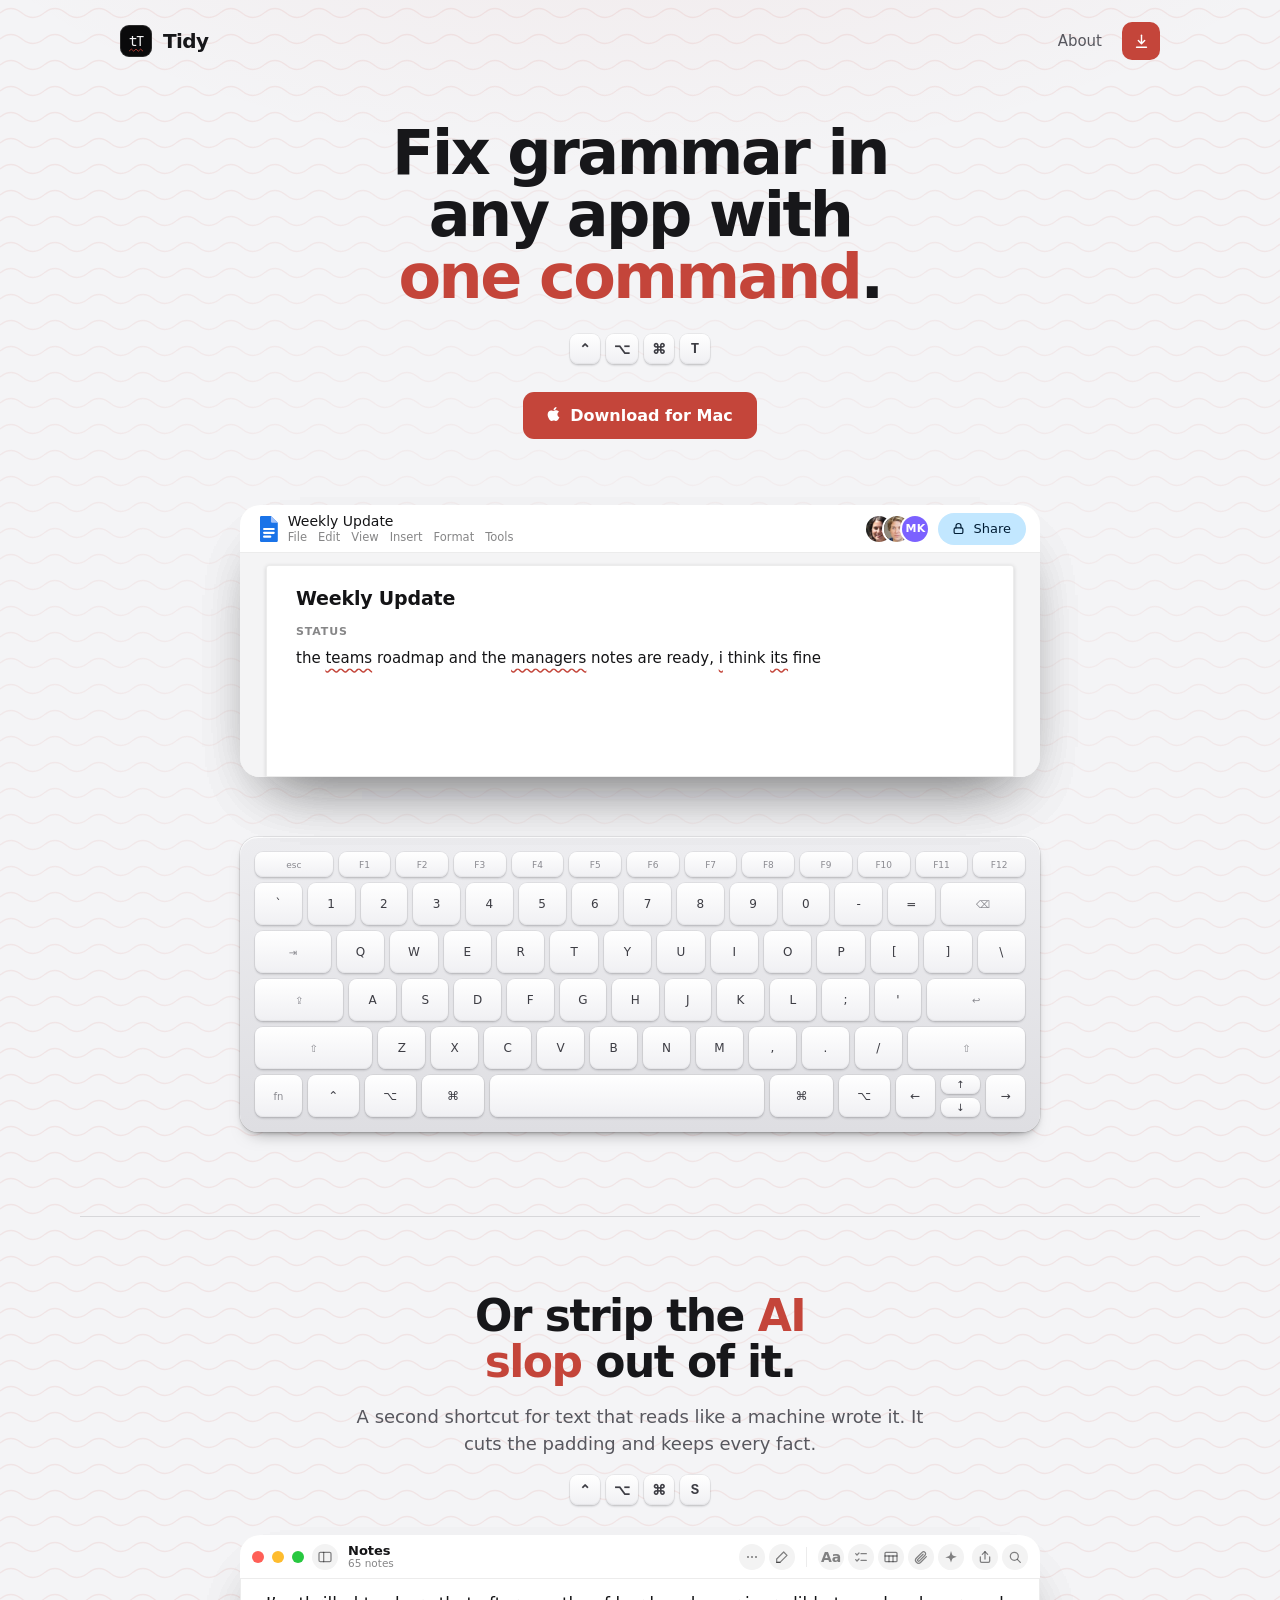
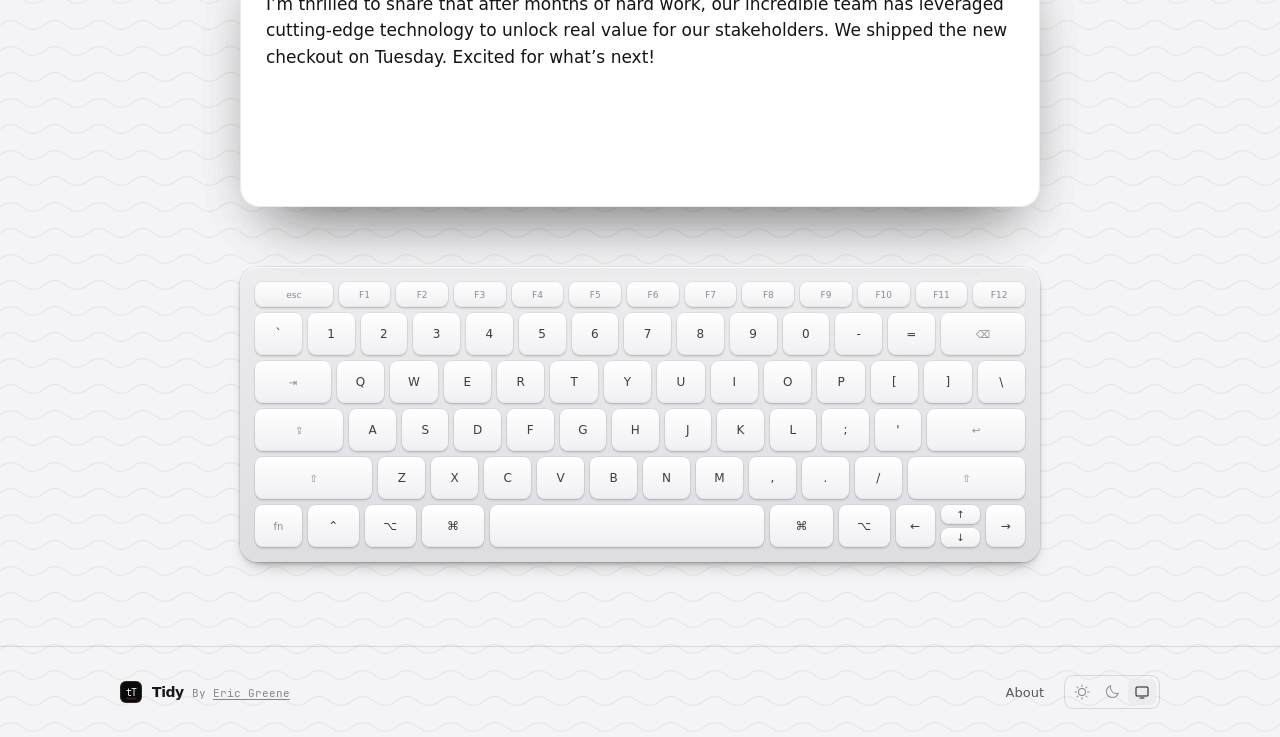
==== commit a92008f8: "Publish site from tidy@467f753" ====
--- a/index.html
+++ b/index.html
@@ -172,268 +172,6 @@
     </div>
   </div>
 
-  <div class="wrap worksWrap">
-    <p class="worksLabel">Works in</p>
-    <div class="worksIn" aria-label="Tidy works in any Mac app that accepts text">
-      <div class="worksTrack"><span class="wiLogo" role="img" aria-label="Slack" title="Slack" style="--ar:2.000"><svg viewBox="0 0 120 60"
-   xmlns:dc="http://purl.org/dc/elements/1.1/"
-   xmlns:cc="http://creativecommons.org/ns#"
-   xmlns:rdf="http://www.w3.org/1999/02/22-rdf-syntax-ns#"
-   xmlns:svg="http://www.w3.org/2000/svg"
-   xmlns="http://www.w3.org/2000/svg"
-   xmlns:sodipodi="http://sodipodi.sourceforge.net/DTD/sodipodi-0.dtd"
-   xmlns:inkscape="http://www.inkscape.org/namespaces/inkscape"
-  
-  
-   version="1.1"
-   id="svg24"
-   sodipodi:docname="slack-ar21.svg"
-   style="fill:#ffffff;fill-rule:evenodd;stroke:#000000;stroke-linecap:round;stroke-linejoin:round"
-   inkscape:version="0.92.3 (2405546, 2018-03-11)">
-  
-  <defs
-     id="defs28" />
-  <sodipodi:namedview
-     pagecolor="#ffffff"
-     bordercolor="#666666"
-     borderopacity="1"
-     objecttolerance="10"
-     gridtolerance="10"
-     guidetolerance="10"
-     inkscape:pageopacity="0"
-     inkscape:pageshadow="2"
-     inkscape:window-width="1296"
-     inkscape:window-height="725"
-     id="namedview26"
-     showgrid="false"
-     inkscape:zoom="3.375"
-     inkscape:cx="52"
-     inkscape:cy="16"
-     inkscape:window-x="67"
-     inkscape:window-y="27"
-     inkscape:window-maximized="0"
-     inkscape:current-layer="svg24" />
-  <g fill="currentColor"
-     id="g6"
-    
-     transform="translate(8,17.037037)">
-    <path fill="currentColor"
-       d="m 38.6903,13.662 c 0,-2.8492 2.1125,-4.838 5.9558,-4.838 2.3416,0 4.2607,0.7355 5.3004,1.456 0.2758,0.1752 0.3832,0.52 0.2546,0.8168 l -0.8464,1.7398 c -0.1565,0.284 -0.5548,0.2476 -0.7584,0.145 -0.7407,-0.369 -1.9535,-0.9918 -3.0543,-1.107 -0.2737,-0.0288 -0.56,-0.0437 -0.85,-0.0375 -0.9825,0.0213 -1.802,0.3566 -2.0922,1.0932 -0.0585,0.1464 -0.09,0.2925 -0.093,0.4377 -0.0254,0.9706 1.3465,1.3207 3.01,1.6 3.095,0.5214 5.434,1.4132 5.434,4.5425 0,2.6578 -2.1634,5.0605 -6.363,4.9868 -2.777,-0.055 -4.7468,-0.9756 -5.803,-1.8724 -0.0356,-0.03 -0.4378,-0.4328 -0.2228,-0.9155 0.247,-0.623 0.6618,-1.3382 0.989,-1.7136 0.182,-0.244 0.6617,-0.2826 0.91,-0.13 0.8705,0.5316 2.2907,1.3833 3.9528,1.4384 l 0.3855,0.0024 c 1.4852,-0.035 2.3837,-0.5877 2.3645,-1.5208 -0.0164,-0.8218 -1.1936,-1.301 -3.0543,-1.6486 -2.9906,-0.554 -5.3958,-1.522 -5.3958,-4.4775 m 27.1627,4.056 c -2.1087,0.0275 -4.0418,0.594 -4.0978,2.2138 0,1.2844 1.06,1.916 2.55,1.8335 1.4278,-0.135 2.5172,-0.744 2.997,-1.551 0.1782,-0.3002 0.2037,-1.4195 0.1934,-1.8985 -0.0025,-0.1002 -0.2073,-0.295 -0.2977,-0.3315 -0.448,-0.185 -0.7802,-0.2426 -1.3452,-0.265 m -7.016,-6.525 c 0.9863,-0.8668 2.927,-2.2163 6.0578,-2.145 4.1105,0.0838 6.2828,1.9787 6.485,6.5 0.0827,1.8687 -0.0546,7.0815 -0.09,8.3798 0.0164,0.0887 -0.0124,0.1797 -0.077,0.2435 a 0.283,0.283 0 0 1 -0.2474,0.0767 l -2.9602,0.0063 c -0.3626,-0.0175 -0.4047,-0.1938 -0.4098,-0.38 l -0.0216,-0.773 c -0.0038,-0.155 -0.1526,-0.15 -0.191,-0.125 -0.9646,1.0007 -2.545,1.501 -4.225,1.501 -2.553,0 -5.098,-1.4758 -5.0905,-4.3988 0.0077,-2.993 2.1672,-4.47 4.5394,-4.8178 1.5196,-0.2226 3.2324,-0.025 4.528,0.4816 0.0827,0.0324 0.252,-0.015 0.2545,-0.1302 0.005,-0.3813 -0.0128,-1.108 -0.089,-1.4533 -0.191,-0.878 -0.9354,-1.5847 -2.5007,-1.776 -0.322,-0.0395 -0.6472,-0.048 -0.971,-0.025 -1.2447,0.0962 -2.7413,1.0505 -3.3623,1.407 -0.1464,0.0837 -0.374,0.0225 -0.448,-0.0713 -0.3614,-0.46 -1.2725,-1.8037 -1.3426,-2.0187 -0.0701,-0.215 0.0293,-0.394 0.1566,-0.5066 z m 13.874,5.558 c -0.0254,-4.175 2.9346,-7.697 7.7413,-7.7295 2.9983,-0.0186 5.177,1.317 5.5614,1.9474 0.0763,0.1476 0.038,0.2714 -0.0167,0.4203 a 14.596,14.596 0 0 1 -1.3515,2.1213 c -0.1946,0.245 -0.4072,0.035 -0.6515,-0.1252 -0.681,-0.4465 -1.9764,-0.992 -3.2502,-0.992 -2.311,0 -4.0342,1.5584 -4.0138,4.424 0.0177,2.7516 1.6544,4.2612 4.0213,4.315 1.2308,0.03 2.4244,-0.6653 3.0543,-1.2344 0.201,-0.1725 0.4098,-0.0876 0.6402,0.09 0.4517,0.454 1.0995,1.1545 1.4596,1.6258 0.2355,0.2678 0.06,0.5305 -0.0253,0.6356 -0.975,1.213 -2.8583,2.2324 -5.3502,2.2462 -5.2176,0.0374 -7.806,-3.5696 -7.8303,-7.7595 m 24.905,7.5745 c 0.2444,-0.0176 2.8583,-0.373 3.6613,-0.553 0.1985,-0.045 0.2697,-0.2088 0.16,-0.3726 l -2.8596,-4.215 -2.717,-3.4232 c -0.0942,-0.1252 -0.089,-0.2502 0.0127,-0.3502 l 4.9708,-4.898 c 0.448,-0.4753 0.1783,-0.6815 -0.201,-0.793 -0.7355,-0.215 -1.924,-0.484 -2.6,-0.6254 -0.285,-0.0588 -0.6287,-0.0375 -0.891,0.2126 l -5.7393,5.5972 c -0.191,0.1875 -0.3004,0.146 -0.3016,-0.1227 L 90.9997,2.753 C 90.9947,2.5653 90.7657,2.424 90.637,2.418 L 87.64,2.4117 c -0.1896,0.0335 -0.3393,0.177 -0.378,0.3627 -0.1526,2.26 0.0637,18.8508 0.1553,21.1723 0.0023,0.1623 0.1305,0.296 0.2953,0.3077 0.658,0.0374 2.2855,0.035 3.0466,0.0212 0.374,0 0.42,-0.2588 0.42,-0.2588 l 0.056,-4.4528 c 0,0 0.0382,-0.1975 0.102,-0.25 l 1.326,-1.366 c 0.0764,-0.0725 0.196,-0.0674 0.2723,0.035 0.3755,0.4978 1.447,2.1163 2.4397,3.562 l 1.8236,2.59 c 0.1374,0.1926 0.298,0.2002 0.42,0.1964 z"
-       id="path2"
-       inkscape:connector-curvature="0" />
-    <path fill="currentColor"
-       d="m 53.1905,24.3082 2.7463,0.005 a 0.386,0.386 0 0 0 0.279,-0.0959 0.373,0.373 0 0 0 0.1257,-0.2631 C 56.5069,20.6999 56.4355,5.206 56.3312,2.7608 56.3224,2.5481 56.2295,2.4693 56.0832,2.4506 55.4214,2.363 53.5354,2.3843 52.9309,2.5382 c -0.1115,0.023 -0.1915,0.1194 -0.192,0.2313 -0.1477,6.306 -0.0484,20.8446 -0.0165,21.1198 0.0319,0.2752 0.178,0.409 0.467,0.419 z"
-       id="path4"
-       inkscape:connector-curvature="0" />
-  </g>
-  <path fill="currentColor"
-     d="m 16.5,36.675037 c 0,-1.7385 1.338,-3.138 3,-3.138 1.662,0 3,1.3995 3,3.138 v 7.724 c 0,1.7384 -1.338,3.138 -3,3.138 -1.662,0 -3,-1.3996 -3,-3.138 z"
-     id="path8"
-     inkscape:connector-curvature="0"
-     />
-  <path fill="currentColor"
-     d="m 27.638,39.537037 c -1.7384,0 -3.138,-1.338 -3.138,-3 0,-1.662 1.3995,-3 3.138,-3 h 7.7242 c 1.7384,0 3.138,1.338 3.138,3 0,1.662 -1.3995,3 -3.138,3 z"
-     id="path10"
-     inkscape:connector-curvature="0"
-     />
-  <path fill="currentColor"
-     d="m 24.5,20.675037 c 0,-1.7385 1.338,-3.138 3,-3.138 1.662,0 3,1.3995 3,3.138 v 7.724 c 0,1.7385 -1.338,3.138 -3,3.138 -1.662,0 -3,-1.3995 -3,-3.138 z"
-     id="path12"
-     inkscape:connector-curvature="0"
-     />
-  <path fill="currentColor"
-     d="m 11.638,31.537037 c -1.7385,0 -3.138,-1.338 -3.138,-3 0,-1.662 1.3995,-3 3.138,-3 h 7.724 c 1.7385,0 3.138,1.338 3.138,3 0,1.662 -1.3995,3 -3.138,3 z"
-     id="path14"
-     inkscape:connector-curvature="0"
-     />
-  <path fill="currentColor"
-     d="m 24.5,44.537037 c 0,1.662 1.338,3 3,3 1.662,0 3,-1.338 3,-3 0,-1.662 -1.338,-3 -3,-3 h -3 z"
-     id="path16"
-     inkscape:connector-curvature="0"
-     />
-  <path fill="currentColor"
-     d="m 35.5,31.537037 h -3 v -3 c 0,-1.662 1.338,-3 3,-3 1.662,0 3,1.338 3,3 0,1.662 -1.338,3 -3,3 z"
-     id="path18"
-     inkscape:connector-curvature="0"
-     />
-  <path fill="currentColor"
-     d="m 11.5,33.537037 h 3 v 3 c 0,1.662 -1.338,3 -3,3 -1.662,0 -3,-1.338 -3,-3 0,-1.662 1.338,-3 3,-3 z"
-     id="path20"
-     inkscape:connector-curvature="0"
-     />
-  <path fill="currentColor"
-     d="m 22.5,20.537037 v 3 h -3 c -1.662,0 -3,-1.338 -3,-3 0,-1.662 1.338,-3 3,-3 1.662,0 3,1.338 3,3 z"
-     id="path22"
-     inkscape:connector-curvature="0"
-     />
-</svg></span><span class="wiLogo" role="img" aria-label="Discord" title="Discord" style="--ar:2.000"><svg viewBox="0 0 120 60" xmlns="http://www.w3.org/2000/svg" fill="#7289da"><path fill="currentColor" d="M21.864 27.445c-.913 0-1.634.785-1.634 1.762s.737 1.762 1.634 1.762c.913 0 1.634-.785 1.634-1.762s-.737-1.762-1.634-1.762zm-5.847 0c-.913 0-1.634.785-1.634 1.762s.737 1.762 1.634 1.762c.913 0 1.634-.785 1.634-1.762.016-.977-.72-1.762-1.634-1.762zM29.65 14.117H8.184A3.29 3.29 0 0 0 4.9 17.401v21.465a3.29 3.29 0 0 0 3.284 3.284H26.35l-.85-2.93 2.05 1.9 1.938 1.778 3.46 2.996V17.4c-.016-1.8-1.5-3.284-3.3-3.284zM23.467 34.86L22.4 33.58c2.098-.593 2.9-1.9 2.9-1.9a9.15 9.15 0 0 1-1.842.945c-.8.336-1.57.545-2.323.7-1.538.288-2.947.208-4.15-.016-.913-.176-1.698-.416-2.355-.7-.368-.144-.77-.32-1.17-.545-.048-.032-.096-.048-.144-.08-.032-.016-.048-.032-.064-.032l-.45-.272s.77 1.265 2.803 1.874l-1.073 1.314c-3.54-.112-4.886-2.42-4.886-2.42 0-5.1 2.307-9.26 2.307-9.26 2.307-1.714 4.485-1.666 4.485-1.666l.16.192c-2.883.817-4.197 2.082-4.197 2.082s.352-.192.945-.45c1.714-.753 3.076-.945 3.636-1 .096-.016.176-.032.272-.032a13.57 13.57 0 0 1 3.236-.032c1.522.176 3.156.625 4.822 1.522 0 0-1.265-1.2-4-2.018l.224-.256s2.195-.048 4.485 1.666c0 0 2.307 4.15 2.307 9.26 0-.016-1.346 2.3-4.886 2.403zm19.267-11.865h-5.238v5.885l3.487 3.14v-5.7h1.862c1.183 0 1.767.568 1.767 1.483v4.37c0 .915-.552 1.53-1.767 1.53H37.48v3.33h5.238c2.808.016 5.443-1.388 5.443-4.607v-4.7C48.177 24.434 45.54 23 42.734 23zm27.45 9.42v-4.828c0-1.735 3.124-2.13 4.07-.394l2.887-1.167c-1.136-2.493-3.203-3.218-4.922-3.218-2.808 0-5.585 1.625-5.585 4.78v4.828c0 3.187 2.777 4.78 5.522 4.78a5.63 5.63 0 0 0 5.048-3.14l-3.092-1.42c-.757 1.94-3.928 1.467-3.928-.22zM60.64 28.25c-1.1-.237-1.814-.63-1.862-1.3.063-1.625 2.572-1.688 4.04-.126l2.32-1.783c-1.45-1.767-3.092-2.24-4.78-2.24-2.572 0-5.064 1.45-5.064 4.197 0 2.666 2.05 4.102 4.307 4.45 1.152.158 2.43.615 2.398 1.404-.095 1.5-3.187 1.42-4.6-.284l-2.24 2.098c1.3 1.688 3.092 2.54 4.765 2.54 2.572 0 5.427-1.483 5.538-4.197.158-3.424-2.335-4.3-4.828-4.75zm-10.57 8.756h3.534v-14H50.07zm59.588-14h-5.238v5.885l3.487 3.14v-5.7h1.862c1.183 0 1.767.568 1.767 1.483v4.37c0 .915-.552 1.53-1.767 1.53h-5.364v3.33h5.254c2.808.016 5.443-1.388 5.443-4.607v-4.7c0-3.282-2.635-4.717-5.443-4.717zm-25.7-.2c-2.903 0-5.8 1.578-5.8 4.812v4.78C78.168 35.6 81.07 37.2 84 37.2c2.903 0 5.8-1.6 5.8-4.812v-4.78c0-3.218-2.92-4.812-5.822-4.812zm2.272 9.592c0 1-1.136 1.53-2.256 1.53-1.136 0-2.272-.5-2.272-1.53v-4.78c0-1.025 1.104-1.578 2.2-1.578 1.152 0 2.32.5 2.32 1.578zm16.234-4.78c-.08-3.282-2.32-4.607-5.206-4.607h-5.6v14h3.58v-4.45h.63l3.25 4.45h4.417L99.72 32.2c1.688-.536 2.745-2.004 2.745-4.6zM97.32 29.5h-2.083v-3.203h2.083c2.224 0 2.224 3.203 0 3.203z"/></svg></span><span class="wiLogo" role="img" aria-label="WhatsApp" title="WhatsApp" style="--ar:2.000"><svg viewBox="0 0 120 60" xmlns="http://www.w3.org/2000/svg"><g fill="currentColor" transform="translate(-1.352)"><path fill="currentColor" d="M112.493 32.62c-.064.32-.175.59-.327.83s-.35.43-.606.582c-.248.144-.558.223-.926.223-.36 0-.67-.072-.917-.223-.256-.15-.455-.343-.615-.582-.152-.24-.263-.51-.335-.83s-.104-.638-.104-.965a4.93 4.93 0 0 1 .096-.981c.064-.32.175-.6.327-.838.15-.248.35-.44.606-.598.248-.152.56-.232.926-.232.36 0 .662.08.9.232s.455.36.615.606.27.534.343.846a4.38 4.38 0 0 1 .104.965 4.9 4.9 0 0 1-.096.965zm2.123-2.577c-.152-.535-.375-.997-.678-1.404a3.49 3.49 0 0 0-1.157-.965c-.463-.24-1.02-.367-1.668-.367-.51 0-.974.104-1.396.303s-.774.527-1.046.965h-.032V27.53h-2.14v11.068h2.25V34.71h.032a2.69 2.69 0 0 0 1.053.91 3.18 3.18 0 0 0 1.404.311c.6 0 1.125-.12 1.58-.35a3.36 3.36 0 0 0 1.125-.934c.303-.39.527-.838.67-1.35.152-.51.223-1.037.223-1.588 0-.582-.072-1.14-.223-1.676zm-11.1 2.577c-.064.32-.175.59-.327.83s-.35.43-.606.582c-.247.144-.56.223-.925.223-.36 0-.662-.072-.918-.223a1.87 1.87 0 0 1-.615-.582c-.15-.24-.263-.51-.335-.83s-.104-.638-.104-.965a4.93 4.93 0 0 1 .096-.981c.064-.32.175-.6.327-.838a1.81 1.81 0 0 1 .606-.598c.247-.152.558-.232.925-.232.36 0 .662.08.9.232s.455.36.614.606.27.534.343.846a4.38 4.38 0 0 1 .103.965 4.89 4.89 0 0 1-.096.965zm1.444-3.982c-.303-.4-.694-.726-1.157-.965s-1.02-.367-1.668-.367c-.51 0-.973.104-1.396.303s-.774.527-1.045.965h-.032V27.53h-2.14v11.068h2.25V34.71h.032a2.69 2.69 0 0 0 1.053.91c.43.207.893.31 1.404.31.606 0 1.125-.12 1.58-.35.446-.23.822-.543 1.125-.934s.527-.838.68-1.35c.143-.51.223-1.037.223-1.588a6.13 6.13 0 0 0-.223-1.676c-.152-.534-.375-.997-.687-1.404v.008zm-14.8 2.713l1.476-4.157h.032l1.428 4.157zm.24-6.95l-4.285 11.323H88.6l.886-2.52h4.237l.854 2.52h2.585l-4.237-11.323h-2.554zm-4.468 7.732c-.152-.255-.343-.48-.6-.654-.24-.175-.52-.31-.83-.423l-.958-.27-.934-.208a6.95 6.95 0 0 1-.814-.216c-.24-.08-.43-.183-.574-.31-.152-.128-.223-.287-.223-.495 0-.168.04-.303.127-.407s.192-.175.31-.23.255-.088.407-.104l.415-.024c.4 0 .75.08 1.046.23s.463.447.487.878h2.14c-.04-.51-.175-.926-.39-1.26s-.487-.598-.814-.798-.702-.343-1.117-.43-.846-.128-1.293-.128-.878.04-1.3.12a3.47 3.47 0 0 0-1.141.415c-.343.2-.615.463-.814.798-.208.335-.31.774-.31 1.3 0 .36.072.662.223.9.144.248.343.455.582.622a3.63 3.63 0 0 0 .83.399 9.38 9.38 0 0 0 .958.263c.806.168 1.428.335 1.883.503.447.168.67.423.67.758a.85.85 0 0 1-.144.503 1.06 1.06 0 0 1-.359.319c-.144.08-.303.136-.48.175s-.343.056-.503.056c-.223 0-.44-.024-.638-.08-.207-.056-.39-.136-.55-.247s-.287-.255-.39-.43-.152-.383-.152-.622h-2.14c.024.55.144 1.005.375 1.372.223.367.52.654.87.878a3.64 3.64 0 0 0 1.213.479 6.73 6.73 0 0 0 1.396.144c.463 0 .926-.048 1.373-.136s.846-.247 1.197-.47.63-.52.846-.878c.215-.367.327-.814.327-1.356 0-.383-.072-.702-.223-.958zm-9.312-7.062h-2.25v2.458h-1.365v1.508h1.365v4.836c0 .415.072.742.207.997s.327.447.567.59c.24.136.51.23.822.28s.646.072 1 .072l.686-.016a4.71 4.71 0 0 0 .63-.064v-1.748a2.11 2.11 0 0 1-.335.048l-.367.016c-.383 0-.63-.064-.758-.192s-.192-.383-.192-.758v-4.062h1.652V27.53H76.61v-2.458zm-6.456 7.485c0 .127-.016.295-.04.51-.024.208-.096.423-.216.622-.12.208-.295.383-.543.535-.24.15-.6.223-1.03.223-.176 0-.35-.016-.527-.048-.168-.032-.32-.088-.447-.168a.86.86 0 0 1-.303-.327c-.072-.136-.112-.303-.112-.51 0-.216.04-.383.112-.527.072-.136.175-.248.295-.343a1.55 1.55 0 0 1 .431-.215 3.58 3.58 0 0 1 .503-.128l.543-.08.52-.08a3.55 3.55 0 0 0 .463-.12c.144-.048.263-.112.36-.2v.838zm2.25 1.35v-4.27c0-.495-.112-.894-.335-1.197s-.51-.535-.854-.702c-.35-.168-.734-.28-1.157-.343a9.54 9.54 0 0 0-1.253-.088 7.04 7.04 0 0 0-1.357.136c-.447.088-.854.24-1.213.455a2.78 2.78 0 0 0-.886.838c-.23.35-.367.8-.4 1.317h2.25c.04-.447.19-.758.447-.95s.6-.287 1.046-.287c.2 0 .39.016.567.04s.327.08.463.16a.86.86 0 0 1 .319.335c.08.144.12.335.12.582.008.23-.056.407-.208.535-.152.12-.35.216-.606.28s-.543.112-.87.144l-.997.128-1.006.215c-.335.088-.63.223-.886.407-.263.183-.47.423-.638.718-.168.303-.247.686-.247 1.15 0 .423.072.8.216 1.093.144.31.343.56.6.758.255.2.55.35.886.447a3.98 3.98 0 0 0 1.093.143c.51 0 1.006-.072 1.492-.223s.9-.407 1.27-.774c.008.136.032.27.056.407a3.5 3.5 0 0 0 .104.391h2.282c-.104-.168-.184-.423-.223-.758s-.064-.694-.064-1.06v-.025zM63.13 28.24c-.223-.287-.527-.52-.9-.678-.383-.168-.878-.247-1.484-.247-.423 0-.854.112-1.3.327s-.806.567-1.093 1.037h-.048V24.4h-2.25v11.323h2.25v-4.3c0-.838.136-1.436.415-1.803.27-.367.718-.543 1.333-.543.535 0 .918.168 1.125.502s.32.838.32 1.516v4.628h2.25V30.7a6.71 6.71 0 0 0-.136-1.388c-.088-.415-.247-.774-.47-1.06zm-11.898 3.974h-.032L49.27 24.4h-2.33l-1.963 7.708h-.032L43.15 24.4h-2.49l3 11.323h2.522l1.883-7.708h.032l1.915 7.708h2.474l1.356-5.027 1.692-6.296h-2.442z"/><path fill="currentColor" d="M22.356 42.483c-2.938 0-5.68-.885-7.97-2.392l-5.57 1.78 1.805-5.38C8.886 34.105 7.865 31.167 7.865 28c0-7.986 6.496-14.483 14.483-14.483S36.83 20.014 36.83 28s-6.496 14.483-14.483 14.483h.008z"/><path fill="currentColor" d="M74.34-75.742c-33.236 0-60.27 27.035-60.27 60.27 0 13.18 4.252 25.405 11.48 35.327L18.037 42.25 41.2 34.845c9.53 6.307 20.905 9.956 33.165 9.956 33.236 0 60.27-27.036 60.27-60.27s-27.035-60.27-60.27-60.27h-.035z" transform="matrix(.240293 0 0 .240293 4.492522 31.717453)"/><path fill="currentColor" d="M18.312 20.874c-.28-.673-.494-.698-.92-.715l-.485-.017c-.554 0-1.133.162-1.482.52-.426.434-1.48 1.447-1.48 3.525s1.516 4.087 1.72 4.368c.213.28 2.955 4.606 7.212 6.37 3.33 1.38 4.317 1.25 5.075 1.1 1.107-.238 2.495-1.056 2.844-2.043s.35-1.83.247-2-.383-.28-.81-.494l-2.886-1.37c-.383-.145-.75-.093-1.04.315l-1.133 1.498c-.255.272-.673.307-1.022.162-.468-.196-1.78-.656-3.397-2.095-1.252-1.115-2.103-2.503-2.35-2.92-.247-.426-.025-.673.17-.903.213-.264.417-.45.63-.698s.332-.375.468-.664c.145-.28.043-.57-.06-.783s-.953-2.3-1.303-3.133z"/></g></svg></span><span class="wiLogo" role="img" aria-label="GitHub" title="GitHub" style="--ar:2.000"><svg viewBox="0 0 120 60" xmlns="http://www.w3.org/2000/svg" xmlns:xlink="http://www.w3.org/1999/xlink"><g fill="currentColor" transform="matrix(.198578 0 0 -.198578 -.187848 52.8501)"><g fill="currentColor" clip-path="url(#C)"><use fill="currentColor" xlink:href="#D"/></g><g fill="currentColor" clip-path="url(#B)"><use fill="currentColor" xlink:href="#D"/></g><g fill="currentColor" clip-path="url(#A)"><path fill="currentColor" d="M50.7 106.8l-1.453-5.063s-.378-1.83 1.346-2.154c1.8.035 1.653 1.72 1.527 2.266l-1.42 4.95z"/><path fill="currentColor" d="M197.042 128.027l.133.658c-14.768 2.953-29.922 2.983-39.1 2.602 1.506 5.426 1.96 11.67 1.96 18.633 0 9.986-3.752 17.975-9.843 24.054 1.065 3.435 2.487 11.066-1.42 20.833 0 0-6.9 2.188-22.476-8.243-6.106 1.526-12.604 2.28-19.112 2.28-7.16 0-14.395-.912-21.143-2.763-16.086 10.975-23.186 8.727-23.186 8.727-4.636-11.6-1.77-20.17-.9-22.302-5.448-5.88-8.774-13.384-8.774-22.585 0-6.947.792-13.178 2.724-18.594-9.247.336-23.85.207-38.1-2.64l.132-.658c14.325 2.865 29.018 2.965 38.2 2.617.425-1.12.9-2.2 1.43-3.26-9.088-.293-24.604-1.45-39.475-5.646l.182-.645c14.988 4.227 30.64 5.356 39.64 5.63 5.43-10.12 16.135-16.658 35.18-18.7-2.704-1.816-5.46-4.904-6.58-10.13-3.683-1.76-15.343-6.062-22.34 5.97 0 0-3.916 7.16-11.412 7.72 0 0-7.27.1-.503-4.53 0 0 4.867-2.293 8.223-10.9 0 0 4.38-14.695 25.512-9.98v-15.18s-.447-5.37-5.37-7.158c0 0-2.908-2.014.224-3.13 0 0 13.645-1.12 13.645 10.065v16.552s-.54 6.565 2.683 8.846V68.963s-.222-6.487-3.578-8.948c0 0-2.237-4.025 2.684-2.908 0 0 9.394 1.342 9.842 12.303l.214 27.513h2.257l.215-27.513c.447-10.96 9.842-12.303 9.842-12.303 4.92-1.117 2.683 2.908 2.683 2.908-3.355 2.46-3.578 8.948-3.578 8.948v26.953c3.223-2.5 2.684-8.612 2.684-8.612V70.752c0-11.184 13.644-10.065 13.644-10.065 3.13 1.117.225 3.13.225 3.13-4.922 1.8-5.37 7.158-5.37 7.158v21.697c0 8.46-3.563 12.942-7.047 15.307 20.3 2.014 30.056 8.572 34.548 18.762 8.896-.244 24.906-1.328 40.22-5.65l.182.645c-15.227 4.295-31.13 5.406-40.117 5.668.426 1.03.797 2.1 1.127 3.2 9.105.4 24.328.385 39.154-2.58"/><path fill="currentColor" d="M140.178 150.4c4.375-3.963 6.934-8.75 6.934-13.905 0-24.075-17.948-24.728-40.085-24.728S66.94 115.09 66.94 136.485c0 5.122 2.524 9.878 6.845 13.825 7.206 6.578 19.404 3.095 33.24 3.095 13.782 0 25.934 3.518 33.15-3.015"/><path fill="currentColor" d="M93.697 135.258c0-6.63-3.734-12.006-8.34-12.006s-8.342 5.375-8.342 12.006 3.736 12.004 8.342 12.004 8.34-5.373 8.34-12.004"/><path fill="currentColor" d="M91.02 135.107c0-4.42-2.5-8.002-5.56-8.002s-5.56 3.582-5.56 8.002 2.488 8.006 5.56 8.006 5.56-3.584 5.56-8.006"/><path fill="currentColor" d="M138.443 135.258c0-6.63-3.734-12.006-8.342-12.006s-8.34 5.375-8.34 12.006 3.735 12.004 8.34 12.004 8.342-5.373 8.342-12.004"/><path fill="currentColor" d="M135.766 135.107c0-4.42-2.5-8.002-5.56-8.002s-5.56 3.582-5.56 8.002 2.5 8.006 5.56 8.006 5.56-3.584 5.56-8.006m-26.536-10.5c0-1.152-.934-2.086-2.086-2.086s-2.086.934-2.086 2.086.933 2.086 2.086 2.086 2.086-.934 2.086-2.086m-6.945-5.275a.67.67 0 1 0 1.265.447c.536-1.515 1.973-2.533 3.577-2.533s3.04 1.018 3.578 2.533a.67.67 0 1 0 1.264-.447 5.15 5.15 0 0 0-9.684 0"/><g fill="currentColor"><path fill="currentColor" d="M56.04 109.785c0-.557-.652-1.006-1.455-1.006s-1.454.45-1.454 1.006.65 1.008 1.454 1.008 1.455-.45 1.455-1.008m4.028-2.235c0-.557-.652-1.008-1.455-1.008s-1.454.45-1.454 1.008.65 1.006 1.454 1.006 1.455-.45 1.455-1.006m2.462-2.9c0-.555-.65-1.006-1.455-1.006s-1.453.45-1.453 1.006.65 1.008 1.453 1.008 1.455-.45 1.455-1.008m2.235-3.357c0-.557-.65-1.008-1.453-1.008s-1.455.45-1.455 1.008.65 1.008 1.455 1.008 1.453-.45 1.453-1.008m2.462-3.143c0-.555-.65-1.006-1.454-1.006s-1.455.45-1.455 1.006.652 1.008 1.455 1.008 1.454-.45 1.454-1.008m3.357-2.683c0-.557-.65-1.008-1.455-1.008s-1.453.45-1.453 1.008.65 1.006 1.453 1.006 1.455-.45 1.455-1.006"/><use fill="currentColor" xlink:href="#E"/><use fill="currentColor" xlink:href="#E" x="4.676"/><path fill="currentColor" d="M84.704 94.455c0-.557-.65-1.008-1.454-1.008s-1.455.45-1.455 1.008.65 1.008 1.455 1.008 1.454-.45 1.454-1.008"/></g></g></g><path fill="currentColor" d="M50.666 21.143c1.1 0 2.353-.273 3.785-.818v3.513c-.318.114-.773.24-1.364.375.182.523.273 1.012.273 1.466 0 1.455-.443 2.728-1.33 3.82a5.13 5.13 0 0 1-3.376 1.9c-.9.136-1.364.625-1.364 1.466 0 .296.148.6.443.887.386.432.955.705 1.705.818 3.25.5 4.877 1.853 4.877 4.058 0 3.524-2.103 5.286-6.3 5.286-1.728 0-3.15-.307-4.263-.92-1.4-.773-2.114-2-2.114-3.65 0-1.9 1.057-3.217 3.17-3.922v-.068c-.773-.477-1.16-1.205-1.16-2.182 0-1.273.364-2.07 1.1-2.387v-.068c-.728-.25-1.375-.818-1.944-1.705-.637-.955-.955-1.978-.955-3.07 0-1.637.58-3 1.74-4.092a5.7 5.7 0 0 1 4-1.534 6.15 6.15 0 0 1 3.103.818m-5.115 4.842c0 1.57.716 2.353 2.148 2.353 1.387 0 2.08-.796 2.08-2.387 0-.66-.16-1.228-.477-1.705-.386-.523-.92-.784-1.603-.784-1.432 0-2.148.84-2.148 2.524m5.252 13.095c0-1.16-.955-1.74-2.865-1.74-1.842 0-2.762.602-2.762 1.807 0 1.182 1 1.773 3 1.773 1.75 0 2.626-.614 2.626-1.84M58.3 17.835c-.66 0-1.228-.25-1.705-.75a2.55 2.55 0 0 1-.682-1.773c0-.705.227-1.307.682-1.807.477-.5 1.046-.75 1.705-.75.637 0 1.182.25 1.637.75.477.5.716 1.103.716 1.807a2.48 2.48 0 0 1-.716 1.773c-.455.5-1 .75-1.637.75m-1.944 17.8c.045-.455.068-1.228.068-2.32V22.712l-.068-2.217H60.2c-.045.432-.068 1.148-.068 2.148v10.47l.068 2.524h-3.854m11-15.142h2.967v3.308a9.98 9.98 0 0 1-.648-.034l-.853-.034h-1.466v6.343c0 1.523.5 2.285 1.5 2.285a3.32 3.32 0 0 0 1.91-.58v3.4c-.84.455-1.853.682-3.035.682-1.66 0-2.808-.6-3.444-1.773-.477-.887-.716-2.285-.716-4.194v-6.104h.034v-.068l-.512-.034a8.61 8.61 0 0 0-1.16.102v-3.308h1.67v-1.33c0-.637-.034-1.148-.102-1.535h3.956c-.068.432-.102.92-.102 1.466v1.398m12.1-.092c-.978 0-2 .34-3.07 1.023v-5.968l.068-2.558h-3.888c.068.364.102 1.216.102 2.558v18.04l-.102 2.148h3.956c0-.068-.023-.34-.068-.82l-.068-1.33V25.1c.796-.75 1.57-1.125 2.32-1.125.864 0 1.523.432 1.978 1.296.34.682.512 1.535.512 2.558l-.034 4.604c0 .773-.057 1.84-.17 3.206h4.126c-.1-.568-.136-1.614-.136-3.137V27.83c0-1.978-.443-3.66-1.33-5.047-1-1.6-2.4-2.387-4.195-2.387M92.55 35.773c-1.796 0-3.126-.796-4-2.387-.682-1.296-1.023-3-1.023-5.08v-4.672l-.136-3.137h4.092c-.068.5-.114 1.57-.136 3.206l-.034 4.604c0 1.296.148 2.228.443 2.796.34.705.966 1.057 1.876 1.057.637 0 1.353-.375 2.148-1.125v-8.4a14.89 14.89 0 0 0-.068-1.33l-.068-.818H99.6c-.045.387-.068 1.103-.068 2.148V33.08l.068 2.558h-3.7V34.4c-1.046.9-2.16 1.364-3.342 1.364m16.77-.034a4 4 0 0 1-3.069-1.33v1.228h-3.615c.068-.387.102-1.103.102-2.148V15.45l-.102-2.558h3.888c-.046.4-.068 1.262-.068 2.558v5.934c1.046-.66 2.07-1 3.07-1 1.796 0 3.206.796 4.23 2.387.864 1.387 1.296 3.07 1.296 5.047 0 2.023-.455 3.785-1.364 5.286-1.1 1.75-2.546 2.626-4.365 2.626m-.512-11.765c-.75 0-1.535.375-2.353 1.125V31c.728.705 1.444 1.057 2.148 1.057.887 0 1.557-.5 2.012-1.466.364-.773.546-1.694.546-2.762 0-2.57-.784-3.853-2.353-3.853"/></svg></span><span class="wiLogo" role="img" aria-label="GitLab" title="GitLab" style="--ar:2.000"><svg viewBox="0 0 120 60" xmlns="http://www.w3.org/2000/svg" fill-rule="evenodd"><path fill="currentColor" d="M82.094 21.064h-2.4l.008 17.872h9.713v-2.2H82.1zm16.57 14.734a4.09 4.09 0 0 1-2.974 1.255c-1.828 0-2.565-.9-2.565-2.074 0-1.773 1.228-2.62 3.847-2.62.5 0 1.282.055 1.692.136zM96.18 24.966a8 8 0 0 0-5.105 1.83l.85 1.47c.982-.573 2.183-1.146 3.902-1.146 1.965 0 2.838 1 2.838 2.7v.873c-.382-.082-1.173-.137-1.664-.137-4.202 0-6.33 1.473-6.33 4.557 0 2.756 1.692 4.147 4.256 4.147 1.728 0 3.383-.8 3.956-2.074l.437 1.746h1.692v-9.14c0-2.892-1.255-4.83-4.83-4.83zm12.577 12.17c-.9 0-1.692-.1-2.292-.382v-8.267c.82-.682 1.828-1.173 3.1-1.173 2.32 0 3.22 1.637 3.22 4.284 0 3.765-1.446 5.54-4.038 5.54m1-12.17c-2.146 0-3.3 1.46-3.3 1.46V24.12l-.008-3.056h-2.346L104.1 38.5c1.173.5 2.783.764 4.53.764 4.475 0 6.63-2.865 6.63-7.803 0-3.902-1.992-6.494-5.512-6.494M55.993 23c2.128 0 3.492.7 4.393 1.42l1.032-1.787c-1.406-1.233-3.298-1.896-5.316-1.896-5.102 0-8.676 3.1-8.676 9.386 0 6.576 3.856 9.14 8.267 9.14 2.2 0 4.093-.518 5.32-1.037l-.05-7.026V29h-6.548v2.2H58.6l.05 5.334c-.546.273-1.5.5-2.783.5-3.547 0-5.92-2.23-5.92-6.93 0-4.775 2.456-7.094 6.057-7.094m16.876-1.946h-2.347l.008 3v10.368c0 2.892 1.255 4.83 4.83 4.83a8.1 8.1 0 0 0 1.446-.13v-2.107a7.18 7.18 0 0 1-1.091.082c-1.965 0-2.838-1-2.838-2.7v-7.15h3.93v-1.965h-3.93zm-8.3 17.872h2.347V25.293H64.58zm0-15.526h2.347v-2.347H64.58z"/><path fill="currentColor" d="M24.473 48.194l7.273-22.385H17.2z"/><path fill="currentColor" d="M24.473 48.193L17.2 25.8H7.006z"/><path fill="currentColor" d="M7.006 25.8l-2.2 6.803c-.202.62.02 1.3.547 1.684l19.13 13.9z"/><path fill="currentColor" d="M7.006 25.8H17.2l-4.38-13.482c-.225-.694-1.207-.694-1.432 0z"/><path fill="currentColor" d="M24.473 48.193l7.273-22.385H41.94z"/><path fill="currentColor" d="M41.94 25.8l2.2 6.803c.202.62-.02 1.3-.547 1.684l-19.13 13.9z"/><path fill="currentColor" d="M41.94 25.8H31.746l4.38-13.482c.225-.694 1.207-.694 1.432 0z"/></svg></span><span class="wiLogo" role="img" aria-label="Figma" title="Figma" style="--ar:2.000"><svg xmlns="http://www.w3.org/2000/svg" viewBox="0 0 14.397 7.2"><path fill="currentColor" d="M2.156 6.46c.526 0 .953-.427.953-.953v-.953h-.953c-.526 0-.953.427-.953.953s.427.953.953.953z"/><path fill="currentColor" d="M1.202 3.6c0-.526.427-.953.953-.953h.953v1.907h-.953c-.526 0-.953-.427-.953-.953z"/><path fill="currentColor" d="M1.202 1.693c0-.526.427-.953.953-.953h.953v1.907h-.953c-.526 0-.953-.427-.953-.953z"/><path fill="currentColor" d="M3.1.74h.953c.526 0 .953.427.953.953s-.427.953-.953.953H3.1z"/><path fill="currentColor" d="M5.016 3.6c0 .526-.427.953-.953.953S3.1 4.126 3.1 3.6s.427-.953.953-.953.953.427.953.953z"/><path fill="currentColor" d="M6.058 2.32v1.998h.257v-.954h.618v-.248h-.618V2.57h.803v-.25zm1.525.406c.093 0 .168-.075.168-.168S7.675 2.4 7.583 2.4s-.168.075-.168.168c0 .045.018.087.05.12s.074.05.12.05zm-.13.252v1.34H7.7v-1.34h-.255zm1.212-.04c-.342 0-.58.3-.58.632s.24.63.58.63a.51.51 0 0 0 .379-.159v.178a.42.42 0 0 1-.116.287.4.4 0 0 1-.286.12.42.42 0 0 1-.228-.076l-.13.223a.66.66 0 0 0 1.017-.557v-1.24h-.257v.12a.51.51 0 0 0-.379-.159zm-.322.632a.35.35 0 0 1 .166-.33c.114-.07.257-.07.37 0s.177.198.166.33a.35.35 0 0 1-.166.33c-.114.07-.257.07-.37 0s-.177-.198-.166-.33z"/><path fill="currentColor" d="M10.228 3.2a.28.28 0 0 0-.279.279v.848h-.257v-1.34h.257V3.1c.078-.104.202-.164.332-.162.164-.004.317.084.398.227.1-.14.244-.225.4-.227.293 0 .475.236.476.528v.853h-.257v-.85a.28.28 0 0 0-.427-.276.28.28 0 0 0-.124.276v.848H10.5V3.47a.28.28 0 0 0-.279-.279zm2.7-.07a.62.62 0 0 0-.453-.191c-.383 0-.65.324-.65.7s.27.7.65.7a.62.62 0 0 0 .453-.191V4.3h.257V2.96h-.257zm-.85.52c-.013-.16.065-.314.202-.398s.3-.084.446 0a.43.43 0 0 1 .202.398c.013.16-.065.314-.202.398s-.3.084-.446 0a.43.43 0 0 1-.202-.398z"/></svg></span><span class="wiLogo" role="img" aria-label="Visual Studio Code" title="Visual Studio Code" style="--ar:2.000"><svg viewBox="0 0 120 60" xmlns="http://www.w3.org/2000/svg" fill="#007acc"><path fill="currentColor" d="M12.5 53.34h-.82l-3.28-9h.93l2.56 7.2.12.4c0 .14.06.28.1.43a3.56 3.56 0 0 1 .09-.39c0-.14.08-.3.14-.46l2.66-7.2h.9zm5.04-8.07a.61.61 0 0 1-.4-.16.57.57 0 0 1-.14-.43.53.53 0 0 1 .17-.4.58.58 0 0 1 .4-.17.85.85 0 0 1 .23 0 .76.76 0 0 1 .19.12.57.57 0 0 1 .12.18.59.59 0 0 1 .05.23.85.85 0 0 1 0 .23.59.59 0 0 1-.13.18.39.39 0 0 1-.19.12.52.52 0 0 1-.3.1zm-.4 8.07V46.9H18v6.44zm2.52-1.16a2.84 2.84 0 0 0 .84.45 1.83 1.83 0 0 0 .46.12 2.18 2.18 0 0 0 .43 0q1.44 0 1.44-1.08a.93.93 0 0 0-.1-.42 1.28 1.28 0 0 0-.29-.33 2.23 2.23 0 0 0-.44-.24 6.73 6.73 0 0 0-.59-.27 5.05 5.05 0 0 1-.77-.37 2.56 2.56 0 0 1-.53-.41 1.5 1.5 0 0 1-.31-.49 1.9 1.9 0 0 1-.1-.61 1.48 1.48 0 0 1 .19-.76 1.81 1.81 0 0 1 .5-.57 2.41 2.41 0 0 1 .72-.35 3.15 3.15 0 0 1 .87-.12 3.2 3.2 0 0 1 1.46.31v.85a2.83 2.83 0 0 0-1.56-.47 1.87 1.87 0 0 0-.55.08 1.33 1.33 0 0 0-.43.21 1.4 1.4 0 0 0-.27.33 1 1 0 0 0-.1.43 1.08 1.08 0 0 0 .08.42 1 1 0 0 0 .23.32 2 2 0 0 0 .42.28c.17.1.38.18.62.28l.8.37a2.32 2.32 0 0 1 .56.41 1.29 1.29 0 0 1 .33.48 1.71 1.71 0 0 1 .11.62 1.59 1.59 0 0 1-.18.77 1.74 1.74 0 0 1-.5.58 2.41 2.41 0 0 1-.74.35 3.51 3.51 0 0 1-.94.12 3.14 3.14 0 0 1-1.64-.41zm9.8 1.16v-1.1a2.16 2.16 0 0 1-2 1.25c-1.53 0-2.3-.94-2.3-2.8v-3.8h.8v3.63a2.84 2.84 0 0 0 .41 1.71 1.46 1.46 0 0 0 1.26.56 1.88 1.88 0 0 0 .76-.16 1.75 1.75 0 0 0 .59-.46 2.36 2.36 0 0 0 .39-.7 2.84 2.84 0 0 0 .13-.9V46.9h.8v6.44zm6.6 0V52.2a2.43 2.43 0 0 1-.86 1 2.32 2.32 0 0 1-1.23.34 2.74 2.74 0 0 1-.84-.13 1.8 1.8 0 0 1-.63-.38 1.61 1.61 0 0 1-.41-.58 2 2 0 0 1-.14-.75 1.83 1.83 0 0 1 .54-1.39 2.93 2.93 0 0 1 1.64-.68l2-.28q0-1.86-1.44-1.86a3.13 3.13 0 0 0-2.08.83v-.88a2.42 2.42 0 0 1 .45-.26 3.16 3.16 0 0 1 .54-.2 5.45 5.45 0 0 1 .58-.14 3.86 3.86 0 0 1 .58 0 2.11 2.11 0 0 1 1.63.6 2.57 2.57 0 0 1 .55 1.8v4.2zM34.4 50.2a5.22 5.22 0 0 0-.74.16 1.73 1.73 0 0 0-.51.25 1 1 0 0 0-.29.4 1.44 1.44 0 0 0-.1.58 1.28 1.28 0 0 0 .09.48 1 1 0 0 0 .27.38 1.09 1.09 0 0 0 .42.25 1.6 1.6 0 0 0 .56.09 1.86 1.86 0 0 0 .79-.17 2 2 0 0 0 .62-.45 2.14 2.14 0 0 0 .41-.69 2.75 2.75 0 0 0 .14-.88v-.63zm4.4 3.14V43.8h.8v9.54zm6.2-1.32a3.48 3.48 0 0 0 .5.3 4.41 4.41 0 0 0 .56.23c.2.06.4.1.58.14a3.56 3.56 0 0 0 .55 0 2.53 2.53 0 0 0 1.54-.39 1.37 1.37 0 0 0 .5-1.14 1.54 1.54 0 0 0-.11-.63 1.7 1.7 0 0 0-.38-.5 3.43 3.43 0 0 0-.63-.46l-.9-.52-1-.6a4 4 0 0 1-.67-.57 2 2 0 0 1-.38-.64 2.26 2.26 0 0 1-.13-.77 2 2 0 0 1 .24-1 2.13 2.13 0 0 1 .63-.74 3 3 0 0 1 .92-.47 3.88 3.88 0 0 1 1.19-.1 4.84 4.84 0 0 1 1.78.29v.93a3.66 3.66 0 0 0-1.88-.46 2.61 2.61 0 0 0-.75.1 2 2 0 0 0-.63.28 1.58 1.58 0 0 0-.42.47 1.36 1.36 0 0 0-.15.65 1.59 1.59 0 0 0 .1.61 1.37 1.37 0 0 0 .34.48 3.12 3.12 0 0 0 .6.45l.9.5a10.36 10.36 0 0 1 1 .59 3.54 3.54 0 0 1 .7.6 2 2 0 0 1 .42.66 2.11 2.11 0 0 1 .14.77 2.32 2.32 0 0 1-.22 1 2 2 0 0 1-.62.74 2.74 2.74 0 0 1-.94.45 4.59 4.59 0 0 1-1.2.15 3.44 3.44 0 0 1-.51 0 4.17 4.17 0 0 1-.6-.1 4.74 4.74 0 0 1-.57-.15 2.82 2.82 0 0 1-.45-.2zm9.2 1.24a2 2 0 0 1-.91.21q-1.56 0-1.56-1.8V47.6H50.6v-.7h1.13v-1.62l.8-.27v1.9h1.66v.7h-1.66v3.94a1.67 1.67 0 0 0 .21 1 .84.84 0 0 0 .72.29 1.31 1.31 0 0 0 .73-.23zm5.53.08v-1.1a2.15 2.15 0 0 1-2 1.25c-1.53 0-2.3-.94-2.3-2.8v-3.8h.8v3.63a2.91 2.91 0 0 0 .41 1.71 1.48 1.48 0 0 0 1.26.56 1.88 1.88 0 0 0 .76-.16 1.66 1.66 0 0 0 .59-.46 2 2 0 0 0 .39-.7 2.83 2.83 0 0 0 .14-.9V46.9h.8v6.44zm7.4 0V52.2a2.31 2.31 0 0 1-.92.94 2.6 2.6 0 0 1-1.35.34 2.56 2.56 0 0 1-1.09-.23 2.23 2.23 0 0 1-.85-.64 2.92 2.92 0 0 1-.54-1 4.35 4.35 0 0 1-.2-1.35 4.51 4.51 0 0 1 .21-1.42 3.29 3.29 0 0 1 .62-1.17 2.71 2.71 0 0 1 .93-.72 2.85 2.85 0 0 1 1.21-.25 2.11 2.11 0 0 1 2 1.11v-4h.8v9.54zm0-3.9a2.3 2.3 0 0 0-.12-.77 1.91 1.91 0 0 0-.41-.63 1.86 1.86 0 0 0-.62-.43 2 2 0 0 0-.79-.16 2.14 2.14 0 0 0-.88.19 1.94 1.94 0 0 0-.69.55 2.59 2.59 0 0 0-.45.86A4.12 4.12 0 0 0 63 50.2a3.64 3.64 0 0 0 .15 1.09 2.34 2.34 0 0 0 .41.82 1.83 1.83 0 0 0 1.46.69 2.14 2.14 0 0 0 .89-.18 2 2 0 0 0 1.08-1.21 2.54 2.54 0 0 0 .15-.88zm3.27-4.17a.58.58 0 0 1-.4-.16.54.54 0 0 1-.17-.42.5.5 0 0 1 .17-.4.54.54 0 0 1 .4-.17.78.78 0 0 1 .22 0 .52.52 0 0 1 .19.12.59.59 0 0 1 .13.18.68.68 0 0 1 0 .46.46.46 0 0 1-.13.18.36.36 0 0 1-.18.12.59.59 0 0 1-.23.09zm-.4 8.07V46.9h.8v6.44zm5.52.16a3.3 3.3 0 0 1-1.29-.24 2.79 2.79 0 0 1-1-.68 3.09 3.09 0 0 1-.62-1 4.17 4.17 0 0 1-.21-1.36 4.11 4.11 0 0 1 .23-1.44 2.94 2.94 0 0 1 .67-1.09 2.69 2.69 0 0 1 1-.68 3.45 3.45 0 0 1 1.32-.23 3.18 3.18 0 0 1 1.26.23 2.54 2.54 0 0 1 1 .66 2.8 2.8 0 0 1 .55 1.02 4.74 4.74 0 0 1 0 2.79 3.37 3.37 0 0 1-.62 1.06 2.68 2.68 0 0 1-1 .69 3.17 3.17 0 0 1-1.29.27zm.06-6.05a2.49 2.49 0 0 0-1 .19 2 2 0 0 0-.73.53 2.49 2.49 0 0 0-.47.85 3.72 3.72 0 0 0-.16 1.15 3.38 3.38 0 0 0 .16 1.09 2.49 2.49 0 0 0 .47.83 1.9 1.9 0 0 0 .72.53 2.45 2.45 0 0 0 1 .19 2.33 2.33 0 0 0 1-.18 2 2 0 0 0 .71-.53 2.11 2.11 0 0 0 .43-.83 4 4 0 0 0 .15-1.14 3 3 0 0 0-.58-2 2 2 0 0 0-1.7-.68zM90 53a5.52 5.52 0 0 1-2.39.49 4.41 4.41 0 0 1-1.73-.33 3.87 3.87 0 0 1-1.33-.94 4 4 0 0 1-.85-1.42 5.23 5.23 0 0 1-.3-1.8 5.57 5.57 0 0 1 .32-1.9 4.49 4.49 0 0 1 .91-1.54 4.24 4.24 0 0 1 1.43-1 4.54 4.54 0 0 1 1.88-.37 5.78 5.78 0 0 1 2.06.35v.9a4.63 4.63 0 0 0-2.07-.48 3.84 3.84 0 0 0-1.56.3 3.19 3.19 0 0 0-1.14.84 3.67 3.67 0 0 0-.71 1.27 5.11 5.11 0 0 0-.25 1.6 5 5 0 0 0 .22 1.47 3.65 3.65 0 0 0 .65 1.2 3 3 0 0 0 1.08.82 3.45 3.45 0 0 0 1.49.3A4.7 4.7 0 0 0 90 52.2zm4.4.5a3.28 3.28 0 0 1-1.28-.24 2.7 2.7 0 0 1-1-.68 2.94 2.94 0 0 1-.62-1 4.17 4.17 0 0 1-.21-1.36 4.35 4.35 0 0 1 .22-1.44 3 3 0 0 1 .68-1.09 2.62 2.62 0 0 1 1-.68 3.45 3.45 0 0 1 1.32-.23 3.13 3.13 0 0 1 1.25.23 2.47 2.47 0 0 1 1 .66 3 3 0 0 1 .6 1.06 4.36 4.36 0 0 1 .21 1.41 4.08 4.08 0 0 1-.22 1.38 3 3 0 0 1-.62 1.06 2.64 2.64 0 0 1-1 .69 3.19 3.19 0 0 1-1.33.23zm.07-6.05a2.45 2.45 0 0 0-1 .19 2 2 0 0 0-.73.53 2.34 2.34 0 0 0-.47.85 3.72 3.72 0 0 0-.16 1.15 3.38 3.38 0 0 0 .16 1.09 2.47 2.47 0 0 0 .46.83 1.94 1.94 0 0 0 .73.53 2.56 2.56 0 0 0 1.91 0 1.84 1.84 0 0 0 .7-.53 2.13 2.13 0 0 0 .44-.83 4 4 0 0 0 .15-1.14 3 3 0 0 0-.58-2 2 2 0 0 0-1.61-.67zm9.2 5.9V52.2a2.29 2.29 0 0 1-.91.94 2.8 2.8 0 0 1-2.45.11 2.3 2.3 0 0 1-.85-.64 3.09 3.09 0 0 1-.54-1 4.36 4.36 0 0 1-.19-1.35 4.51 4.51 0 0 1 .21-1.42 3.29 3.29 0 0 1 .6-1.11 2.54 2.54 0 0 1 .93-.72 2.79 2.79 0 0 1 1.21-.25 2.09 2.09 0 0 1 2 1.11V43.8h.8v9.54zm0-3.9a2.09 2.09 0 0 0-.15-.79 1.88 1.88 0 0 0-.4-.63 2 2 0 0 0-.62-.43 2.08 2.08 0 0 0-.8-.16 2.17 2.17 0 0 0-.88.19 2 2 0 0 0-.68.55 2.42 2.42 0 0 0-.45.86 3.78 3.78 0 0 0-.16 1.16 4 4 0 0 0 .14 1.09 2.35 2.35 0 0 0 .42.82 1.82 1.82 0 0 0 .63.51 1.9 1.9 0 0 0 .83.18 2.1 2.1 0 0 0 .88-.18 2.16 2.16 0 0 0 .67-.48 2.29 2.29 0 0 0 .42-.73 2.54 2.54 0 0 0 .15-.88zm3.26.82a3.42 3.42 0 0 0 .16 1.06 2.11 2.11 0 0 0 .43.8 1.8 1.8 0 0 0 .69.5 2.21 2.21 0 0 0 .91.18 3.32 3.32 0 0 0 2.06-.76v.8a3.76 3.76 0 0 1-2.24.66 2.94 2.94 0 0 1-1.17-.23 2.29 2.29 0 0 1-.9-.66 3 3 0 0 1-.58-1.06 4.75 4.75 0 0 1-.2-1.43 4.14 4.14 0 0 1 .22-1.34 3.35 3.35 0 0 1 .61-1.06 2.81 2.81 0 0 1 .93-.71 2.64 2.64 0 0 1 1.17-.25 2.73 2.73 0 0 1 1.1.21 2.22 2.22 0 0 1 .8.62 2.74 2.74 0 0 1 .49 1 4.4 4.4 0 0 1 .17 1.3v.4zm3.82-.7a2.42 2.42 0 0 0-.48-1.56 1.55 1.55 0 0 0-1.27-.56 1.91 1.91 0 0 0-.76.15 1.85 1.85 0 0 0-.61.42 2.24 2.24 0 0 0-.44.66 3.06 3.06 0 0 0-.24.89zM68.2 6.47V34.6l-24.57-3.65 24.57 8.27 8.2-3.4V9.88zm-8.6 4.8l-7.53 7.42-4.53-3.4-1.86.62 4.6 4.56-4.6 4.56 1.86.62 4.53-3.4 7.53 7.46 4.5-1.92V13.2zm0 5.3v7.8l-5.18-3.9z"/></svg></span><span class="wiLogo" role="img" aria-label="Trello" title="Trello" style="--ar:2.291"><svg xmlns="http://www.w3.org/2000/svg" viewBox="0 0 137.48 60"><g fill="currentColor" fill-rule="evenodd"><path fill="currentColor" d="M69 20.258v2.724H62.12v18.08h-2.85V22.98h-5.844v-2.72zm1.39 4.97h2.66v2.785c.918-1.868 2.52-3.2 5.607-3.01v2.66c-3.484-.36-5.607.698-5.607 4.052v9.357H70.4zM88.263 41.38c-5.924 0-8.518-3.42-8.518-8.277 0-4.783 2.66-8.202 7.475-8.202 4.876 0 6.838 3.4 6.838 8.202v1.234H82.502c.38 2.692 2.123 4.434 5.86 4.434 1.643-.001 3.273-.29 4.815-.857v2.52c-1.3.695-3.297.946-4.912.946zm-5.794-9.357h8.835c-.158-2.944-1.5-4.624-4.21-4.624-2.883-.014-4.34 1.853-4.624 4.606zm19.067 9.134c-2.598 0-4.243-1.234-4.243-4.15V18.6h2.724v18.084c0 1.44.95 1.933 2.123 1.933a6.9 6.9 0 0 0 .792-.032v2.436a5.8 5.8 0 0 1-1.396.126zm8.263 0c-2.598 0-4.243-1.234-4.243-4.15V18.6h2.724v18.084c0 1.44.95 1.933 2.123 1.933a6.9 6.9 0 0 0 .792-.032v2.436a5.8 5.8 0 0 1-1.396.126zm2.915-8.043c0-4.75 2.785-8.202 7.536-8.202s7.475 3.45 7.475 8.202-2.757 8.277-7.475 8.277-7.536-3.527-7.536-8.277zm2.66 0c0 3.01 1.5 5.733 4.876 5.733s4.815-2.724 4.815-5.733-1.44-5.668-4.812-5.668-4.87 2.66-4.87 5.668z"/><path fill="currentColor" d="M55.16 1.5H7.88a7.88 7.88 0 0 0-5.572 2.308A7.88 7.88 0 0 0 0 9.39v47.28a7.88 7.88 0 0 0 7.88 7.88h47.28A7.88 7.88 0 0 0 63 56.67V9.4a7.88 7.88 0 0 0-7.84-7.88zM27.42 49.26A3.78 3.78 0 0 1 23.64 53H12a3.78 3.78 0 0 1-3.8-3.74V13.5A3.78 3.78 0 0 1 12 9.71h11.64a3.78 3.78 0 0 1 3.78 3.78zM54.85 33.5a3.78 3.78 0 0 1-3.78 3.78H39.4a3.78 3.78 0 0 1-3.78-3.78v-20a3.78 3.78 0 0 1 3.78-3.79h11.67a3.78 3.78 0 0 1 3.78 3.78z" transform="matrix(.606914 0 0 .606914 9.755521 9.95362)"/></g></svg></span><span class="wiLogo" role="img" aria-label="Asana" title="Asana" style="--ar:2.000"><svg viewBox="0 0 120 60" xmlns="http://www.w3.org/2000/svg" preserveAspectRatio="xMidYMid"><path fill="currentColor" d="M56.32 33.948c-2.134 0-3.863-1.768-3.863-3.948s1.73-3.948 3.863-3.948S60.182 27.82 60.182 30s-1.73 3.948-3.863 3.948zm3.875.5c0 .36.62 1.377 1.38 1.377h.492a.35.35 0 0 0 .347-.347V24.675c-.01-.182-.16-.328-.345-.328h-1.53c-.184 0-.335.146-.345.328h-.002v.878c-.934-1.15-2.405-1.627-3.88-1.627-3.355 0-6.074 2.72-6.074 6.074s2.72 6.074 6.074 6.074c1.476 0 3.084-.573 3.88-1.627zm5.857-1.547c1.017.704 2.127 1.047 3.194 1.047 1.016 0 2.067-.527 2.067-1.444 0-1.224-2.3-1.415-3.728-1.904s-2.678-1.5-2.678-3.136c0-2.504 2.232-3.54 4.314-3.54 1.32 0 2.68.435 3.564 1.06.304.23.12.495.12.495l-.843 1.203c-.095.135-.3.244-.498.106-.568-.375-1.2-.737-2.342-.737-1.414 0-2.036.587-2.036 1.314 0 .872.995 1.147 2.16 1.444 2.03.547 4.246 1.205 4.246 3.695 0 2.206-2.064 3.57-4.345 3.57-1.73 0-3.2-.493-4.435-1.4-.257-.257-.078-.496-.078-.496l.84-1.197c.17-.224.386-.146.48-.08zm18.965 1.547c0 .36.62 1.377 1.38 1.377h.492a.35.35 0 0 0 .347-.347l-.002-10.805c-.01-.182-.16-.328-.345-.328h-1.523c-.184 0-.335.146-.345.328h-.002v.878c-.933-1.15-2.405-1.627-3.88-1.627-3.355 0-6.074 2.72-6.074 6.074s2.72 6.074 6.074 6.074c1.476 0 3.084-.573 3.88-1.627zm-3.875-.5c-2.134 0-3.863-1.768-3.863-3.948s1.73-3.948 3.863-3.948S85.004 27.82 85.004 30s-1.73 3.948-3.863 3.948zm19.742.872l-.001-5.6c0-3.152-1.988-5.278-5.16-5.278-1.513 0-2.752.875-3.2 1.627v-.01l-.003.01c-.001-.76-.618-1.204-1.38-1.204h-.5a.35.35 0 0 0-.347.347l.002 10.806c.01.182.16.328.345.328h1.523c.023 0 .046-.003.068-.007.01-.002.02-.006.03-.01l.034-.01c.014-.006.026-.013.04-.02l.02-.01c.015-.01.03-.022.043-.034.022-.02.036-.036.048-.053.038-.053.06-.116.065-.184h.002v-6.383c0-1.693 1.372-3.065 3.065-3.065s3.065 1.372 3.065 3.065l.004 6.383c.01.182.16.328.345.328h1.523c.024 0 .046-.003.068-.007.01-.002.017-.006.026-.008l.037-.012c.012-.005.024-.012.035-.02l.022-.01a.4.4 0 0 0 .04-.032c.025-.022.038-.037.05-.053.04-.055.063-.118.067-.186l.002-.001v-.705zm11.882-.37c0 .36.62 1.377 1.378 1.377h.492a.35.35 0 0 0 .347-.347l-.001-10.805c-.01-.182-.16-.328-.345-.328h-1.523c-.185 0-.335.146-.345.328h-.001v.878c-.934-1.15-2.406-1.627-3.882-1.627-3.354 0-6.074 2.72-6.074 6.074s2.72 6.074 6.074 6.074c1.476 0 3.084-.573 3.88-1.627zm-3.875-.5c-2.134 0-3.863-1.768-3.863-3.948s1.73-3.948 3.863-3.948 3.862 1.768 3.862 3.948-1.73 3.948-3.862 3.948z"/><path fill="currentColor" d="M39.32 31.082a8.66 8.66 0 0 0-8.656 8.656 8.66 8.66 0 0 0 8.656 8.656 8.66 8.66 0 0 0 8.656-8.656 8.66 8.66 0 0 0-8.656-8.656zm-22.5.001a8.66 8.66 0 0 0-8.656 8.656 8.66 8.66 0 0 0 8.656 8.656 8.66 8.66 0 0 0 8.656-8.656 8.66 8.66 0 0 0-8.656-8.656zm19.9-10.82a8.66 8.66 0 0 1-8.655 8.657 8.66 8.66 0 0 1-8.656-8.657 8.66 8.66 0 0 1 8.656-8.656 8.66 8.66 0 0 1 8.655 8.656z" transform="translate(-3.159)"/></svg></span><span class="wiLogo" role="img" aria-label="Dropbox" title="Dropbox" style="--ar:2.000"><svg xmlns="http://www.w3.org/2000/svg" viewBox="89.9 347.3 120 60" fill="#007ee5"><path fill="currentColor" d="M136.388 369.974h4.27c3.658 0 5.967 2.37 5.967 6.05s-2.3 6.05-5.967 6.05h-4.27zm4.17 9.87c2.3 0 3.556-1.47 3.556-3.82 0-2.37-1.267-3.842-3.556-3.842h-1.676v7.663zm12.547-4.17c-.327-.204-.777-.286-1.226-.286-.817 0-1.492.43-1.676 1.247v5.456h-2.452v-8.828h2.452v.858c.368-.633 1.103-1.063 1.962-1.063.4 0 .797.082.92.163zm4.863 6.58c-2.554 0-4.312-1.9-4.312-4.598 0-2.718 1.757-4.618 4.312-4.618s4.312 1.9 4.312 4.618-1.737 4.598-4.312 4.598zm0-7.1c-1.226 0-1.9 1.063-1.9 2.534 0 1.45.674 2.513 1.9 2.513s1.9-1.063 1.9-2.513c0-1.47-.674-2.534-1.9-2.534zm7.806 10.176h-2.452v-12.056h2.452V374c.388-.47 1.267-.92 2.207-.92 2.554 0 4.026 2.125 4.026 4.618 0 2.473-1.45 4.598-4.026 4.598-.94 0-1.82-.45-2.207-.92zm0-6.212c.286.613.94 1.022 1.655 1.022 1.328 0 2.105-1.063 2.105-2.452 0-1.4-.797-2.473-2.105-2.473a1.84 1.84 0 0 0-1.655 1.022zm9.747 2.963h-2.452v-12.8h2.452V374c.388-.47 1.267-.92 2.207-.92 2.554 0 4.005 2.084 4.005 4.618s-1.43 4.598-4.005 4.598c-.94 0-1.82-.45-2.207-.92zm0-2.963c.266.613.92 1.022 1.655 1.022 1.328 0 2.105-1.063 2.105-2.452 0-1.4-.797-2.473-2.105-2.473-.715 0-1.37.43-1.655 1.022zm11.382 3.188c-2.554 0-4.312-1.9-4.312-4.598 0-2.718 1.757-4.618 4.312-4.618s4.312 1.9 4.312 4.618c0 2.697-1.757 4.598-4.312 4.598zm0-7.132c-1.226 0-1.9 1.063-1.9 2.534 0 1.45.674 2.513 1.9 2.513s1.9-1.063 1.9-2.513c0-1.47-.674-2.534-1.9-2.534zm-77.92-12.214l-9.1 5.863 6.3 5.075 9.13-5.63m-15.43 10.617l9.1 5.98 6.33-5.3-9.13-5.66m9.13 5.66l6.36 5.3 9.07-5.92-6.27-5.046"/><path fill="currentColor" d="M130.74 368.87l-9.07-5.92-6.36 5.3 9.16 5.63m-9.13 6.796l-6.36 5.28-2.742-1.78v2.013l9.1 5.454 9.1-5.454v-2.013l-2.742 1.78m75.228-8.37l3.208 4.557h-2.697l-1.9-2.76-1.92 2.76h-2.554l3.167-4.496-2.983-4.312h2.697l1.696 2.493 1.737-2.493h2.554z"/></svg></span><span class="wiLogo" role="img" aria-label="Evernote" title="Evernote" style="--ar:2.000"><svg viewBox="0 0 120 60" xmlns="http://www.w3.org/2000/svg"><path fill="currentColor" d="M7.042 20.572h2.9a.3.3 0 0 0 .299-.299l-.035-3.174a3.29 3.29 0 0 1 .325-1.472l.1-.186c-.01.002-.022.007-.033.018l-5.613 5.566c-.01.01-.018.02-.02.033l.297-.146c.5-.22 1.08-.34 1.8-.34zm22.478-.606c-.23-1.228-.96-1.834-1.62-2.072-.712-.257-2.157-.524-3.972-.738-1.46-.172-3.176-.158-4.213-.126-.124-.852-.722-1.63-1.4-1.9-1.782-.717-4.535-.544-5.242-.346-.562.157-1.183.48-1.53.975-.232.33-.382.755-.383 1.348l.018 1.828.018 1.34a1.14 1.14 0 0 1-1.139 1.138h-2.9c-.617 0-1.087.103-1.447.267a2.02 2.02 0 0 0-.81.645c-.386.518-.453 1.157-.45 1.8 0 0 .006.533.134 1.565.107.798.973 6.376 1.795 8.072.32.66.532.935 1.158 1.226 1.396.598 4.584 1.262 6.078 1.453s2.428.592 2.985-.578a29.08 29.08 0 0 0 .263-.714c.484-1.468.552-2.77.552-3.712 0-.096.14-.1.14 0 0 .665-.127 3.02 1.65 3.65.702.25 2.16.47 3.64.644 1.338.154 2.3.68 2.3 4.113 0 2.1-.44 2.375-2.732 2.375-1.86 0-2.568.048-2.568-1.43 0-1.194 1.18-1.07 2.056-1.07.4 0 .107-.3.107-1.027s.458-1.156.025-1.167c-3.026-.083-4.806-.003-4.806 3.78 0 3.435 1.315 4.073 5.6 4.073 3.367 0 4.554-.1 5.944-4.424.275-.852.94-3.45 1.343-7.814.255-2.76-.24-11.086-.632-13.188zm-5.87 9.204a6.13 6.13 0 0 0-1.19.072c.105-.848.455-1.888 1.695-1.845 1.373.047 1.565 1.344 1.57 2.223-.58-.258-1.295-.422-2.076-.45z"/><path fill="currentColor" d="M34.32 33.647h1.142l.055-7.293H34.32v-1.4h7.568l.092 2.836h-1.5l-.13-1.437h-2.855l-.018 2.854h2.9v1.4h-2.9l-.018 3.04h2.873l.184-1.62h1.62l-.184 3.02H34.32v-1.4zm19.704-7.293h-.957l-3.592 8.692h-2.062l-3.6-8.692H42.8v-1.4h4.3v1.4h-1.013l2.486 6.85h.037l2.468-6.85h-1.215v-1.4h4.162zm.994 7.293h1.142l.055-7.293H55.02v-1.4h7.568l.092 2.836h-1.5l-.13-1.437h-2.855l-.018 2.854h2.9v1.4h-2.9l-.02 3.04h2.873l.185-1.62h1.62l-.184 3.02h-7.63v-1.4zm9.705 0h1.142l.055-7.293h-1.197v-1.4h4.66c2.34 0 3.094 1.344 3.094 2.652 0 1.16-.57 2.2-2.376 2.67v.037c.94.258 1.18.497 2.118 2.118.625 1.05.847 1.216 1.197 1.216.147 0 .295-.037.423-.055v1.454h-1.032c-1.363 0-1.527-.165-2.595-2.284-.958-1.878-1.18-2.007-1.916-2.007h-.404l-.02 2.9h1.197v1.4h-4.346v-1.4zm3.187-4.292h.8c1.086 0 1.822-.6 1.822-1.528 0-.92-.46-1.474-1.38-1.474h-1.216l-.017 3zm15.193-3.002h-1.197v-1.4h3.96v1.4h-1.142l-.055 8.692h-1.5l-5.396-7.182h-.037l-.056 5.783h1.198v1.4h-3.96v-1.4h1.142l.055-7.293h-1.197v-1.4H77.9l5.1 6.834h.037l.055-5.433zm8.5-1.603c3.48 0 5 2.302 5 5.102 0 3.186-1.897 5.395-5 5.395-3.48 0-5-2.302-5-5.12 0-3.168 1.896-5.38 5-5.38zm0 8.877c1.878 0 2.946-1.603 2.946-3.647 0-2.3-1.25-3.6-2.946-3.6-1.88 0-2.947 1.602-2.947 3.683 0 2.265 1.253 3.573 2.947 3.573zm8.176.02h1.14l.055-7.293H98.94l-.075 1.437h-1.527l.1-2.836h9.043l.1 2.836h-1.53l-.074-1.437h-2.026l-.055 7.293h1.196v1.4h-4.345v-1.4zm7.954 0h1.142l.056-7.293h-1.198v-1.4h7.57l.1 2.836h-1.5l-.13-1.437h-2.854l-.02 2.854h2.9v1.4h-2.9l-.02 3.04h2.873l.185-1.62h1.62l-.183 3.02h-7.625v-1.4z"/></svg></span><span class="wiLogo" role="img" aria-label="Medium" title="Medium" style="--ar:2.000"><svg viewBox="0 0 120 60" xmlns="http://www.w3.org/2000/svg"><path fill="currentColor" d="M60.538 38.134c0 .37 0 .452.25.68l1.392 1.374v.06h-6.172v-2.64c-.62 1.74-2.264 2.89-4.093 2.865-3.173 0-5.476-2.513-5.476-7.137 0-4.33 2.485-7.22 5.973-7.22 1.546-.098 2.985.802 3.587 2.245v-5.822c.046-.27-.063-.542-.282-.704l-1.326-1.3v-.06l6.147-.73zm-4.532-.838V28.61a2.3 2.3 0 0 0-1.839-.871c-1.5 0-2.95 1.374-2.95 5.453 0 3.82 1.25 5.17 2.808 5.17.8-.016 1.525-.41 1.98-1.064zm8.624 2.95V28.517c.04-.262-.054-.526-.25-.704l-1.367-1.424v-.06h6.172v11.895c0 .37 0 .452.25.68l1.36 1.3v.06zm-.224-18.203a2.5 2.5 0 0 1 2.485-2.513 2.5 2.5 0 0 1 2.485 2.513 2.5 2.5 0 0 1-2.485 2.513 2.5 2.5 0 0 1-2.485-2.513zM85.84 38.11c0 .37 0 .477.25.704l1.392 1.374v.06h-6.205v-3.007c-.565 1.902-2.287 3.21-4.25 3.233-2.75 0-4.225-2.027-4.225-5.864l.058-6.157c.045-.255-.05-.515-.25-.68l-1.367-1.382v-.06h6.122v7.648c0 2.513.365 4.188 1.922 4.188.836-.053 1.6-.528 2.005-1.265v-8.377c.04-.262-.054-.526-.25-.704l-1.375-1.432v-.06h6.172zm21 2.136l.083-7.54c0-2.513-.39-4.247-2.137-4.247-.88.027-1.694.475-2.195 1.206a10.33 10.33 0 0 1 .249 2.387l-.083 6.182c-.045.255.05.515.25.68l1.392 1.3v.06h-6.23l.083-7.54c0-2.555-.39-4.247-2.113-4.247a2.48 2.48 0 0 0-2.055 1.24v8.544c0 .37 0 .452.25.68l1.36 1.3v.06h-6.164V28.56c.04-.262-.054-.526-.25-.704L87.92 26.39v-.06h6.172v2.982c.572-1.97 2.396-3.292 4.424-3.208 2.055 0 3.446 1.156 4.035 3.35.653-2.024 2.534-3.382 4.64-3.35 2.75 0 4.308 2.052 4.308 5.93l-.083 6.182c-.048.263.062.53.282.68l1.36 1.3v.06zM29.314 38.42l1.83 1.768v.06h-9.287v-.06l1.864-1.768c.2-.164.294-.423.25-.68v-11.3c0-.477 0-1.123.083-1.675L17.8 40.47h-.075l-6.487-14.45-.273-.628v9.474c-.078.634.03 1.277.307 1.85l2.6 3.468v.06H6.945v-.06l2.6-3.476c.276-.572.382-1.212.307-1.843v-10.47c.042-.516-.112-1.028-.43-1.432l-1.847-2.42v-.06h6.628l5.55 12.24 4.888-12.24h6.487v.06l-1.823 2.052c-.218.16-.328.434-.282.704V37.74c-.048.263.062.53.282.68zm7.266-5.663v.06c0 3.585 1.83 5.026 3.977 5.026a4.51 4.51 0 0 0 4.225-2.588h.058c-.746 3.543-2.916 5.22-6.164 5.22-3.504 0-6.8-2.136-6.8-7.087 0-5.202 3.314-7.28 6.976-7.28 2.95 0 6.09 1.407 6.09 5.93v.72zm0-.72h4.084v-.73c0-3.686-.754-4.666-1.89-4.666-1.375 0-2.212 1.466-2.212 5.395z" fill-rule="nonzero"/></svg></span><span class="wiLogo" role="img" aria-label="Airtable" title="Airtable" style="--ar:2.000"><svg viewBox="0 0 120 60" xmlns="http://www.w3.org/2000/svg"><path fill="currentColor" d="M54.388 31.064l-1.74-4.693c-.07-.192-.343-.192-.414 0l-1.74 4.693a.22.22 0 0 0 .207.297h3.48a.22.22 0 0 0 .207-.297m.804 2.637H49.7a.22.22 0 0 0-.207.144l-1.083 2.92a.22.22 0 0 1-.207.144h-2.385a.22.22 0 0 1-.205-.303l5.5-13.68a.22.22 0 0 1 .205-.138h2.284a.22.22 0 0 1 .205.138l5.5 13.68a.22.22 0 0 1-.205.303H56.7a.22.22 0 0 1-.207-.144l-1.083-2.92a.22.22 0 0 0-.207-.144m5.204-6.112h2.04a.22.22 0 0 1 .221.221v8.88a.22.22 0 0 1-.221.221h-2.04a.22.22 0 0 1-.221-.221v-8.9a.22.22 0 0 1 .221-.221m9.7 2.16a.22.22 0 0 1-.221.221h-.062c-1 0-1.75.242-2.22.726s-.706 1.284-.706 2.4v3.592a.22.22 0 0 1-.221.221h-2.02a.22.22 0 0 1-.221-.221V27.8a.22.22 0 0 1 .221-.221h2a.22.22 0 0 1 .221.221v1.756h.04c.242-.726.625-1.284 1.15-1.674s1.17-.585 1.936-.585h.1zm5.578-.082a.22.22 0 0 0-.221.221v3.693c0 .377.074.645.222.807s.403.242.766.242h.203a.22.22 0 0 1 .221.221V36.7a.22.22 0 0 1-.221.221h-.87c-.9 0-1.594-.232-2.078-.696s-.726-1.153-.726-2.068v-4.278a.22.22 0 0 0-.221-.221h-1.273a.22.22 0 0 1-.221-.221V27.8a.22.22 0 0 1 .221-.221h1.273a.22.22 0 0 0 .221-.221v-3.3a.22.22 0 0 1 .221-.221h2.04a.22.22 0 0 1 .221.221v3.3a.22.22 0 0 0 .221.221h1.475a.22.22 0 0 1 .221.221v1.637a.22.22 0 0 1-.221.221zm9.34 4.478c.464-.484.696-1.116.696-1.896s-.232-1.412-.696-1.896-1.073-.726-1.826-.726-1.36.242-1.826.726-.696 1.116-.696 1.896.232 1.412.696 1.896 1.072.726 1.826.726 1.362-.242 1.826-.726m-4.7 2.48a4.14 4.14 0 0 1-1.624-1.705c-.397-.746-.595-1.637-.595-2.673s.198-1.926.595-2.673.938-1.314 1.624-1.705a4.49 4.49 0 0 1 2.259-.585c.726 0 1.348.14 1.866.424s.93.68 1.24 1.2h.04V27.8a.22.22 0 0 1 .221-.221h2.02a.22.22 0 0 1 .221.221v8.88a.22.22 0 0 1-.221.221h-2.02a.22.22 0 0 1-.221-.221v-1.1h-.04c-.3.5-.723.908-1.24 1.2s-1.14.424-1.866.424c-.82 0-1.573-.195-2.26-.585m16.268-2.48c.464-.484.696-1.116.696-1.896s-.232-1.412-.696-1.896-1.073-.726-1.826-.726-1.362.242-1.826.726-.696 1.116-.696 1.896.232 1.412.696 1.896 1.072.726 1.826.726 1.362-.242 1.826-.726m-3.066 2.643a3.24 3.24 0 0 1-1.241-1.19h-.04v1.1a.22.22 0 0 1-.221.221h-2.04a.22.22 0 0 1-.221-.221V23a.22.22 0 0 1 .221-.221h2.04a.22.22 0 0 1 .221.221v5.9h.04a3.24 3.24 0 0 1 1.241-1.19c.518-.283 1.14-.424 1.866-.424a4.49 4.49 0 0 1 2.259.585c.686.4 1.227.958 1.624 1.705s.595 1.638.595 2.673-.2 1.927-.595 2.673-.938 1.315-1.624 1.705-1.44.585-2.26.585c-.726 0-1.348-.14-1.866-.424m9.78.12h-2.04a.22.22 0 0 1-.221-.221V23a.22.22 0 0 1 .221-.221h2.04a.22.22 0 0 1 .221.221V36.7a.22.22 0 0 1-.221.221m4.812-7.16c-.338.264-.567.645-.685 1.143-.032.137.075.27.216.27h3.882c.135 0 .24-.12.22-.254-.078-.47-.28-.847-.606-1.128-.383-.33-.884-.494-1.503-.494s-1.126.155-1.523.464m4.973-1.16c.793.868 1.2 2.095 1.2 3.68v.264a.22.22 0 0 1-.221.221h-6.486c-.137 0-.242.125-.218.26.104.6.364 1.058.782 1.405.477.397 1.08.595 1.805.595.938 0 1.805-.366 2.603-1.098a.22.22 0 0 1 .328.038l.992 1.424a.22.22 0 0 1-.034.292 7.29 7.29 0 0 1-1.61 1.07c-.645.316-1.405.474-2.28.474-1 0-1.9-.205-2.643-.615a4.35 4.35 0 0 1-1.755-1.735c-.417-.746-.625-1.6-.625-2.592s.202-1.85.605-2.602.968-1.338 1.695-1.755 1.573-.625 2.542-.625c1.425 0 2.535.434 3.328 1.3m-50.15-4.28a1.51 1.51 0 0 1-1.507 1.507 1.51 1.51 0 0 1-1.507-1.507 1.51 1.51 0 0 1 1.507-1.507 1.51 1.51 0 0 1 1.507 1.507"/><path fill="currentColor" d="M21.16 15.916l-12.878 5.33c-.716.296-.7 1.314.012 1.6l12.932 5.128a4.8 4.8 0 0 0 3.538 0l12.932-5.128c.72-.286.728-1.303.012-1.6l-12.878-5.33a4.8 4.8 0 0 0-3.67 0"/><path fill="currentColor" d="M24.144 30.773v12.8c0 .6.614 1.027 1.18.802l14.4-5.593a.86.86 0 0 0 .545-.802v-12.8c0-.6-.614-1.027-1.18-.802l-14.4 5.593a.86.86 0 0 0-.545.802"/><path fill="currentColor" d="M20.78 31.434l-4.7 2.275-9.028 4.326c-.572.276-1.303-.14-1.303-.777V25.234c0-.23.118-.43.276-.578a.98.98 0 0 1 .218-.164.92.92 0 0 1 .785-.061l13.7 5.424c.696.276.75 1.25.072 1.58"/><path fill="currentColor" d="M20.78 31.434L16.502 33.5l-10.5-8.844a.98.98 0 0 1 .218-.164.92.92 0 0 1 .785-.061l13.7 5.424c.696.276.75 1.25.072 1.58"/></svg></span><span class="wiLogo" role="img" aria-label="Intercom" title="Intercom" style="--ar:2.000"><svg viewBox="0 0 120 60" xmlns="http://www.w3.org/2000/svg" xmlns:xlink="http://www.w3.org/1999/xlink"><g fill="currentColor" transform="matrix(1.31078 0 0 1.310785 1.014918 -9.53923)"><use fill="currentColor" xlink:href="#A" fill-rule="evenodd"/><path fill="currentColor" d="M14.4 49.14a.71.71 0 0 1-.732.721.71.71 0 0 1-.721-.721v-6.87a.71.71 0 0 1 .732-.721.71.71 0 0 1 .721.721v6.87zm9.395-6.87v6.278c0 .85-.453 1.325-1.174 1.325h-.058c-.686 0-1-.395-1.302-.977l-1.465-2.848-1.302-2.94.035 2.848.012 3.174a.71.71 0 0 1-.732.721.71.71 0 0 1-.721-.721v-6.28c0-.78.453-1.325 1.244-1.325h.058c.732 0 1.035.395 1.325.977l1.442 2.825L22.4 48.07l-.035-2.628-.012-3.174a.71.71 0 0 1 .732-.721.71.71 0 0 1 .721.721zm5.835 6.858a.71.71 0 0 1-.732.721.71.71 0 0 1-.721-.721v-6.22h-1.802a.66.66 0 1 1 0-1.36h5.057a.66.66 0 1 1 0 1.36H29.63v6.22zm4.372-.232v-6.453c0-.605.337-.942.953-.918h4.185a.67.67 0 0 1 .674.686.66.66 0 0 1-.674.674h-3.697v2H38.7c.36 0 .65.267.65.65a.64.64 0 0 1-.65.65h-3.267v2.302h3.697a.67.67 0 0 1 .674.686.66.66 0 0 1-.674.674H34.9c-.604 0-.942-.337-.918-.953zm14.068.01c.198.337.07.767-.337.977a.77.77 0 0 1-1.023-.29l-1.616-2.988H43.56l.012 2.535a.71.71 0 1 1-1.453 0v-6.697c0-.605.337-.942.953-.918h2.755c1.895 0 2.686 1.232 2.686 2.488 0 1.198-.698 2.08-1.895 2.314l1.453 2.58zm-4.5-3.616h2.302c.78 0 1.186-.5 1.186-1.2s-.43-1.197-1.197-1.197h-2.3V45.3zm7.95 3.942c-.872-.78-1.267-2-1.267-3.534 0-1.546.384-2.755 1.244-3.523.535-.465 1.256-.78 2.302-.78.918 0 1.628.2 2.162.663.465.372.802.895 1 1.628.105.384-.163.767-.605.85-.42.07-.756-.198-.884-.58-.14-.372-.326-.64-.546-.825-.302-.267-.674-.384-1.163-.384-.523 0-.977.15-1.314.488-.488.488-.698 1.36-.698 2.465 0 1.093.198 1.965.7 2.453.337.337.78.488 1.3.488.535 0 .942-.14 1.28-.453a1.83 1.83 0 0 0 .43-.616c.15-.36.465-.628.872-.535s.663.488.535.872c-.2.64-.57 1.15-1.058 1.5-.535.384-1.197.58-2.035.58-1.068-.002-1.743-.316-2.254-.757zm7.08-3.535c0-2.604 1.07-4.302 3.593-4.302 2.5 0 3.58 1.65 3.58 4.302 0 2.686-1.093 4.302-3.58 4.302-2.535 0-3.593-1.616-3.593-4.302zm5.685 0c0-1.976-.72-2.94-2.104-2.94-1.36 0-2.08.965-2.08 2.94s.698 2.94 2.08 2.94c1.372.001 2.104-.964 2.104-2.94zm12.767 3.43a.71.71 0 1 1-1.453 0v-3.116l.035-3.034-1 3.08-1.023 3.034c-.174.535-.535.744-.988.744-.477 0-.825-.22-1-.756l-1.046-3.023-.965-3.034.035 2.988v3.116a.71.71 0 1 1-1.453 0v-6.22c0-.86.465-1.36 1.28-1.36.767 0 1.198.407 1.442 1.15l1.07 3.174.65 2.162.663-2.162 1.07-3.174c.244-.744.663-1.15 1.43-1.15.814 0 1.267.488 1.267 1.36l.008 6.22z"/></g></svg></span><span class="wiLogo" role="img" aria-label="HubSpot" title="HubSpot" style="--ar:2.001"><svg xmlns="http://www.w3.org/2000/svg" viewBox="0 0 24.576 12.28" preserveAspectRatio="xMidYMid"><path fill="currentColor" d="M.744 4.04h.805v1.79h1.698V4.04h.806v4.4h-.806V6.605H1.55V8.43H.744zM6.604 7a.67.67 0 0 1-.667.667.67.67 0 0 1-.667-.667v-1.9h-.763V7a1.43 1.43 0 0 0 2.86 0v-1.9h-.763V7m2.895-1.868a1.17 1.17 0 0 0-.898.36V4.04h-.766v2.692c0 1.008.73 1.698 1.547 1.698.9 0 1.707-.703 1.707-1.65 0-.935-.735-1.65-1.6-1.65zm.02 2.6c-.52 0-.916-.433-.916-.94s.397-.94.916-.94c.44 0 .837.434.837.94s-.397.94-.837.94zm2.858-2.397c0-.385.257-.507.537-.507.226 0 .525.17.72.38l.5-.586c-.25-.336-.757-.568-1.172-.568-.83 0-1.43.483-1.43 1.283 0 1.484 1.826 1.014 1.826 1.845 0 .256-.25.482-.537.482-.452 0-.6-.22-.806-.452l-.556.574c.354.434.794.654 1.32.654.788 0 1.423-.49 1.423-1.252 0-1.65-1.826-1.136-1.826-1.85m3.843-.236c-.82 0-1.547.7-1.547 1.698v2.7h.766v-1.46c.255.25.52.36.898.36.855 0 1.6-.715 1.6-1.65 0-.947-.798-1.65-1.708-1.65zm.136 2.6c-.52 0-.916-.434-.916-.94s.397-.94.916-.94c.44 0 .837.434.837.94s-.397.94-.837.94zm7.21.043c-.452 0-.58-.195-.58-.495V5.903h.702V5.23h-.702v-.886l-.775.348v2.7c0 .7.476 1.038 1.13 1.038a1.57 1.57 0 0 0 .306-.024l.19-.696-.27.012"/><path fill="currentColor" d="M21.543 5.942c-.147-.253-.353-.455-.612-.608a1.64 1.64 0 0 0-.619-.214v-.803a.59.59 0 0 0 .365-.555c0-.337-.27-.6-.607-.6a.61.61 0 0 0-.612.61c0 .247.132.46.357.555v.803c-.18.026-.367.082-.538.17l-2.162-1.642c.016-.057.028-.116.028-.178 0-.373-.302-.676-.676-.676s-.675.303-.675.676.302.676.676.676a.67.67 0 0 0 .347-.098l.14.107 1.94 1.398c-.103.094-.198.2-.275.322a1.5 1.5 0 0 0-.25.809v.06c0 .206.04.4.106.585.06.16.145.305.25.437l-.644.646a.52.52 0 0 0-.701.49.52.52 0 0 0 .522.522.52.52 0 0 0 .522-.522c0-.054-.008-.107-.024-.157l.666-.666a1.71 1.71 0 0 0 .296.162 1.73 1.73 0 0 0 .692.145h.046a1.63 1.63 0 0 0 .79-.2c.26-.142.465-.336.62-.583a1.53 1.53 0 0 0 .24-.824v-.015c0-.297-.07-.57-.213-.82zM20.73 7.34c-.18.2-.388.325-.623.325h-.04c-.134 0-.265-.037-.394-.104a.91.91 0 0 1-.345-.314c-.093-.132-.144-.275-.144-.428V6.77c0-.15.03-.292.1-.426a.92.92 0 0 1 .321-.351c.137-.1.282-.134.445-.134h.015a.9.9 0 0 1 .418.096c.134.072.244.17.33.3a.95.95 0 0 1 .147.42l.004.095a.83.83 0 0 1-.236.569z"/></svg></span><span class="wiLogo" role="img" aria-label="Zendesk" title="Zendesk" style="--ar:2.000"><svg viewBox="0 0 120 60"
-  
-  
-   fill="#03363d"
-   version="1.1"
-   id="svg1"
-   sodipodi:docname="zendesk-ar21.svg"
-   inkscape:version="1.3.2 (091e20e, 2023-11-25)"
-   xmlns:inkscape="http://www.inkscape.org/namespaces/inkscape"
-   xmlns:sodipodi="http://sodipodi.sourceforge.net/DTD/sodipodi-0.dtd"
-   xmlns="http://www.w3.org/2000/svg"
-   xmlns:svg="http://www.w3.org/2000/svg">
-  <defs
-     id="defs1" />
-  <sodipodi:namedview
-     id="namedview1"
-     pagecolor="#ffffff"
-     bordercolor="#000000"
-     borderopacity="0.25"
-     inkscape:showpageshadow="2"
-     inkscape:pageopacity="0.0"
-     inkscape:pagecheckerboard="0"
-     inkscape:deskcolor="#d1d1d1"
-     inkscape:zoom="4.4583333"
-     inkscape:cx="60"
-     inkscape:cy="30.056075"
-     inkscape:window-width="1392"
-     inkscape:window-height="997"
-     inkscape:window-x="1873"
-     inkscape:window-y="25"
-     inkscape:window-maximized="0"
-     inkscape:current-layer="svg1" />
-  <path fill="currentColor"
-     d="m 19.246943,29.702518 q -1.195396,1.350093 -2.883013,3.64244 -2.3486,3.178346 -2.925203,3.909647 0.857872,-0.02813 1.420411,-0.02813 0.562539,0 1.631363,0.210952 1.082888,0.196889 1.631364,0.196889 0.843808,0 1.392284,0.534412 0.562539,0.520348 0.562539,1.321966 0,0.801619 -0.548476,1.321967 -0.548475,0.520349 -1.406347,0.520349 -0.562539,0 -1.645427,-0.196889 -1.068824,-0.196888 -1.6173,-0.196888 -3.150219,0 -5.8925966,0.520348 -0.3656504,0.07032 -0.6187929,0.07032 -0.7734912,0 -1.3219668,-0.421905 -0.618793,-0.464094 -0.618793,-1.223522 0,-0.900063 0.885999,-1.645427 3.5018053,-2.967394 7.3270713,-8.677165 -0.871936,0.04219 -1.673554,0.04219 -2.151712,0 -4.3596774,-0.309396 -1.7298077,-0.239079 -1.7298077,-1.828252 0,-0.773491 0.5344122,-1.321967 0.5344121,-0.548475 1.3641572,-0.548475 0.6891103,0 2.0813947,0.154698 1.406347,0.140635 2.109521,0.140635 0.956317,0 2.86895,-0.112508 1.912632,-0.126572 2.868949,-0.126572 1.757934,0 1.757934,1.434475 0,1.265713 -1.195395,2.615807 z m 10.491354,11.391416 q -3.361171,0 -5.49882,-1.603237 -2.362664,-1.771998 -2.362664,-4.992534 0,-3.558059 1.870443,-6.019168 2.081394,-2.728314 5.611327,-2.728314 2.447045,0 4.064345,0.787555 2.123584,1.040697 2.123584,3.234599 0,1.546983 -1.729807,2.742378 -0.787555,0.548476 -3.164282,1.603236 l -4.739392,2.095458 q 0.675047,0.731301 1.631363,1.096952 0.956317,0.36565 2.193903,0.36565 1.884506,0 3.192409,-0.773491 1.167268,-0.689111 1.870442,-0.689111 1.462602,0 1.462602,1.420412 0,1.603236 -2.348601,2.615806 -1.968887,0.843809 -4.176852,0.843809 z M 29.358583,29.154042 q -1.307904,0 -2.236093,0.871936 -0.928189,0.871935 -1.490729,2.615806 1.589173,-0.68911 3.164283,-1.364157 1.898569,-0.857872 3.023647,-1.589173 -0.942253,-0.534412 -2.461108,-0.534412 z m 20.476421,12.291479 q -1.729807,0 -1.926696,-1.701681 -0.196889,-1.448538 -0.393777,-2.91114 -0.210953,-1.546982 -0.210953,-2.911139 0,-0.365651 0.04219,-1.25165 0.05625,-0.885999 0.05625,-1.251649 0,-0.09844 0.02813,-0.492222 0.02813,-0.407841 0.02813,-0.660983 0,-1.167269 -0.60473,-1.167269 -1.29384,0 -2.545489,1.518856 -1.237586,1.504792 -1.94076,3.825265 -0.02813,0.464095 -0.126571,1.237586 -0.08438,0.632857 -0.08438,1.237586 0,0.393778 0.08438,1.195396 0.09844,0.787554 0.09844,1.181332 0,0.801618 -0.562539,1.321967 -0.548475,0.534412 -1.392284,0.534412 -0.843809,0 -1.392284,-0.534412 -0.548476,-0.520349 -0.548476,-1.321967 0,-0.393778 -0.08438,-1.181332 -0.08438,-0.801618 -0.08438,-1.195396 0,-1.350094 0.196889,-3.754948 0.196889,-2.404855 0.196889,-3.754948 0,-0.421905 -0.05625,-1.25165 -0.04219,-0.843808 -0.04219,-1.251649 0,-0.787555 0.56254,-1.29384 0.576602,-0.520349 1.406347,-0.520349 1.842316,0 1.968887,2.207966 l 0.01406,0.154698 q 2.053268,-2.067331 4.331551,-2.067331 2.657997,0 3.670568,2.22203 0.675046,1.490728 0.675046,4.458122 v 0.998507 q -0.01406,0.64692 -0.01406,0.914126 0,1.096951 0.295333,2.826758 0.309396,1.729808 0.309396,2.812696 0,0.787554 -0.562539,1.307903 -0.562539,0.520349 -1.392284,0.520349 z M 64.123496,26.31322 q 0.182825,-4.795646 0.435967,-6.623898 0.239079,-1.65949 1.828252,-1.65949 0.829745,0 1.336031,0.534412 0.506285,0.534412 0.506285,1.307904 0,2.039204 -0.32346,6.075421 -0.309397,4.036218 -0.309397,6.075422 0,4.978471 0.32346,6.666088 0.04219,0.225016 0.04219,0.407841 0,0.773491 -0.562539,1.279776 -0.56254,0.492222 -1.307904,0.492222 -1.040697,0 -1.546982,-0.928189 -0.956317,0.576602 -1.98295,0.857872 -1.026634,0.295333 -2.123585,0.295333 -3.150219,0 -5.231614,-2.011077 -2.123585,-2.053268 -2.123585,-5.231614 0,-3.783075 2.137649,-6.103549 2.137648,-2.334537 5.5832,-2.334537 1.054761,0 1.884506,0.225016 0.829745,0.225016 1.434475,0.675047 z m -0.28127,4.429995 q -0.464095,-0.885999 -1.209459,-1.321967 -0.745364,-0.435968 -1.771998,-0.435968 -2.081395,0 -3.122092,1.209459 -1.040697,1.195396 -1.040697,3.60025 0,1.518856 1.125078,2.601744 1.125078,1.082887 2.615807,1.082887 1.082887,0 1.645426,-0.253142 0.379714,-0.168762 1.29384,-0.900063 0.239079,-0.196888 0.464095,-0.435968 -0.02813,-0.675046 0,-5.147232 z m 13.993159,10.350719 q -3.361171,0 -5.49882,-1.603237 -2.362664,-1.771998 -2.362664,-4.992534 0,-3.558059 1.870442,-6.019168 2.081395,-2.728314 5.611328,-2.728314 2.447045,0 4.064344,0.787555 2.123585,1.040697 2.123585,3.234599 0,1.546983 -1.729807,2.742378 -0.787555,0.548476 -3.164283,1.603236 l -4.739391,2.095458 q 0.675047,0.731301 1.631363,1.096952 0.956317,0.36565 2.193903,0.36565 1.884505,0 3.192409,-0.773491 1.167268,-0.689111 1.870442,-0.689111 1.462602,0 1.462602,1.420412 0,1.603236 -2.348601,2.615806 -1.968887,0.843809 -4.176852,0.843809 z M 77.455671,29.154042 q -1.307904,0 -2.236093,0.871936 -0.92819,0.871935 -1.490729,2.615806 1.589173,-0.68911 3.164283,-1.364157 1.898569,-0.857872 3.023647,-1.589173 -0.942253,-0.534412 -2.461108,-0.534412 z m 19.295093,0.998507 q -1.392284,0 -1.673554,-1.167269 -0.562539,-0.09844 -1.153205,-0.09844 -3.389298,0 -3.389298,0.92819 0,0.548475 2.039204,1.476665 2.784569,1.279776 3.769012,1.997013 2.039204,1.476665 2.039204,3.333044 0,2.418918 -2.250156,3.670568 -1.814189,0.998506 -4.458122,0.998506 -1.870443,0 -3.417425,-0.576602 -2.109521,-0.787555 -2.109521,-2.320474 0,-1.406347 1.673553,-1.406347 0.64692,0 1.870443,0.40784 1.223522,0.407841 1.884505,0.407841 2.854886,0 2.86895,-1.153205 0,-0.717237 -1.982951,-1.589173 -2.897076,-1.279776 -3.712757,-1.842315 -1.982951,-1.392284 -1.982951,-3.389298 0,-2.826759 2.995521,-3.811202 1.757935,-0.576603 5.344121,-0.576603 1.406348,0 2.081395,0.365651 0.928189,0.492221 0.928189,1.814188 0,2.531426 -1.364157,2.531426 z m 15.947986,10.871067 q -1.11102,0 -1.68762,-1.068824 -0.68911,-1.279776 -2.06733,-3.023647 -2.13765,-2.714251 -2.26422,-2.883013 -1.12508,0.829745 -1.85638,1.265713 -0.14064,1.954823 -0.14064,3.740885 0,0.815681 -0.54847,1.350093 -0.54848,0.534413 -1.39229,0.534413 -1.98295,0 -1.98295,-2.362665 0,-1.111014 0.1547,-3.31898 0.16876,-2.222029 0.16876,-3.333044 0,-2.039204 0.0563,-4.655011 0.0703,-2.62987 0.0703,-4.640947 0,-0.604729 -0.0703,-1.420411 -0.0563,-0.829745 -0.0563,-1.434475 0,-0.815681 0.54848,-1.33603 0.54848,-0.534412 1.39228,-0.534412 0.84381,0 1.39229,0.534412 0.54847,0.520349 0.54847,1.33603 0,0.618793 0.0703,1.462602 0.0703,0.843808 0.0703,1.462601 0,1.673554 -0.0844,3.965901 -0.0844,2.193902 -0.0703,3.909646 1.91263,-1.476665 5.82228,-5.372248 0.61879,-0.618793 1.40635,-0.618793 0.78755,0 1.39228,0.576603 0.60473,0.576602 0.60473,1.33603 0,0.64692 -0.54847,1.251649 -1.65949,1.856379 -3.95184,3.88152 l 2.9252,3.769012 q 2.12359,2.826759 2.12359,3.769011 0,0.773492 -0.6188,1.307904 -0.61879,0.548475 -1.40634,0.548475 z"
-     id="text1"
-    
-     aria-label="zendesk" />
-</svg></span><span class="wiLogo" aria-hidden="true" title="Slack" style="--ar:2.000"><svg viewBox="0 0 120 60"
-   xmlns:dc="http://purl.org/dc/elements/1.1/"
-   xmlns:cc="http://creativecommons.org/ns#"
-   xmlns:rdf="http://www.w3.org/1999/02/22-rdf-syntax-ns#"
-   xmlns:svg="http://www.w3.org/2000/svg"
-   xmlns="http://www.w3.org/2000/svg"
-   xmlns:sodipodi="http://sodipodi.sourceforge.net/DTD/sodipodi-0.dtd"
-   xmlns:inkscape="http://www.inkscape.org/namespaces/inkscape"
-  
-  
-   version="1.1"
-   id="svg24"
-   sodipodi:docname="slack-ar21.svg"
-   style="fill:#ffffff;fill-rule:evenodd;stroke:#000000;stroke-linecap:round;stroke-linejoin:round"
-   inkscape:version="0.92.3 (2405546, 2018-03-11)">
-  
-  <defs
-     id="defs28" />
-  <sodipodi:namedview
-     pagecolor="#ffffff"
-     bordercolor="#666666"
-     borderopacity="1"
-     objecttolerance="10"
-     gridtolerance="10"
-     guidetolerance="10"
-     inkscape:pageopacity="0"
-     inkscape:pageshadow="2"
-     inkscape:window-width="1296"
-     inkscape:window-height="725"
-     id="namedview26"
-     showgrid="false"
-     inkscape:zoom="3.375"
-     inkscape:cx="52"
-     inkscape:cy="16"
-     inkscape:window-x="67"
-     inkscape:window-y="27"
-     inkscape:window-maximized="0"
-     inkscape:current-layer="svg24" />
-  <g fill="currentColor"
-     id="g6"
-    
-     transform="translate(8,17.037037)">
-    <path fill="currentColor"
-       d="m 38.6903,13.662 c 0,-2.8492 2.1125,-4.838 5.9558,-4.838 2.3416,0 4.2607,0.7355 5.3004,1.456 0.2758,0.1752 0.3832,0.52 0.2546,0.8168 l -0.8464,1.7398 c -0.1565,0.284 -0.5548,0.2476 -0.7584,0.145 -0.7407,-0.369 -1.9535,-0.9918 -3.0543,-1.107 -0.2737,-0.0288 -0.56,-0.0437 -0.85,-0.0375 -0.9825,0.0213 -1.802,0.3566 -2.0922,1.0932 -0.0585,0.1464 -0.09,0.2925 -0.093,0.4377 -0.0254,0.9706 1.3465,1.3207 3.01,1.6 3.095,0.5214 5.434,1.4132 5.434,4.5425 0,2.6578 -2.1634,5.0605 -6.363,4.9868 -2.777,-0.055 -4.7468,-0.9756 -5.803,-1.8724 -0.0356,-0.03 -0.4378,-0.4328 -0.2228,-0.9155 0.247,-0.623 0.6618,-1.3382 0.989,-1.7136 0.182,-0.244 0.6617,-0.2826 0.91,-0.13 0.8705,0.5316 2.2907,1.3833 3.9528,1.4384 l 0.3855,0.0024 c 1.4852,-0.035 2.3837,-0.5877 2.3645,-1.5208 -0.0164,-0.8218 -1.1936,-1.301 -3.0543,-1.6486 -2.9906,-0.554 -5.3958,-1.522 -5.3958,-4.4775 m 27.1627,4.056 c -2.1087,0.0275 -4.0418,0.594 -4.0978,2.2138 0,1.2844 1.06,1.916 2.55,1.8335 1.4278,-0.135 2.5172,-0.744 2.997,-1.551 0.1782,-0.3002 0.2037,-1.4195 0.1934,-1.8985 -0.0025,-0.1002 -0.2073,-0.295 -0.2977,-0.3315 -0.448,-0.185 -0.7802,-0.2426 -1.3452,-0.265 m -7.016,-6.525 c 0.9863,-0.8668 2.927,-2.2163 6.0578,-2.145 4.1105,0.0838 6.2828,1.9787 6.485,6.5 0.0827,1.8687 -0.0546,7.0815 -0.09,8.3798 0.0164,0.0887 -0.0124,0.1797 -0.077,0.2435 a 0.283,0.283 0 0 1 -0.2474,0.0767 l -2.9602,0.0063 c -0.3626,-0.0175 -0.4047,-0.1938 -0.4098,-0.38 l -0.0216,-0.773 c -0.0038,-0.155 -0.1526,-0.15 -0.191,-0.125 -0.9646,1.0007 -2.545,1.501 -4.225,1.501 -2.553,0 -5.098,-1.4758 -5.0905,-4.3988 0.0077,-2.993 2.1672,-4.47 4.5394,-4.8178 1.5196,-0.2226 3.2324,-0.025 4.528,0.4816 0.0827,0.0324 0.252,-0.015 0.2545,-0.1302 0.005,-0.3813 -0.0128,-1.108 -0.089,-1.4533 -0.191,-0.878 -0.9354,-1.5847 -2.5007,-1.776 -0.322,-0.0395 -0.6472,-0.048 -0.971,-0.025 -1.2447,0.0962 -2.7413,1.0505 -3.3623,1.407 -0.1464,0.0837 -0.374,0.0225 -0.448,-0.0713 -0.3614,-0.46 -1.2725,-1.8037 -1.3426,-2.0187 -0.0701,-0.215 0.0293,-0.394 0.1566,-0.5066 z m 13.874,5.558 c -0.0254,-4.175 2.9346,-7.697 7.7413,-7.7295 2.9983,-0.0186 5.177,1.317 5.5614,1.9474 0.0763,0.1476 0.038,0.2714 -0.0167,0.4203 a 14.596,14.596 0 0 1 -1.3515,2.1213 c -0.1946,0.245 -0.4072,0.035 -0.6515,-0.1252 -0.681,-0.4465 -1.9764,-0.992 -3.2502,-0.992 -2.311,0 -4.0342,1.5584 -4.0138,4.424 0.0177,2.7516 1.6544,4.2612 4.0213,4.315 1.2308,0.03 2.4244,-0.6653 3.0543,-1.2344 0.201,-0.1725 0.4098,-0.0876 0.6402,0.09 0.4517,0.454 1.0995,1.1545 1.4596,1.6258 0.2355,0.2678 0.06,0.5305 -0.0253,0.6356 -0.975,1.213 -2.8583,2.2324 -5.3502,2.2462 -5.2176,0.0374 -7.806,-3.5696 -7.8303,-7.7595 m 24.905,7.5745 c 0.2444,-0.0176 2.8583,-0.373 3.6613,-0.553 0.1985,-0.045 0.2697,-0.2088 0.16,-0.3726 l -2.8596,-4.215 -2.717,-3.4232 c -0.0942,-0.1252 -0.089,-0.2502 0.0127,-0.3502 l 4.9708,-4.898 c 0.448,-0.4753 0.1783,-0.6815 -0.201,-0.793 -0.7355,-0.215 -1.924,-0.484 -2.6,-0.6254 -0.285,-0.0588 -0.6287,-0.0375 -0.891,0.2126 l -5.7393,5.5972 c -0.191,0.1875 -0.3004,0.146 -0.3016,-0.1227 L 90.9997,2.753 C 90.9947,2.5653 90.7657,2.424 90.637,2.418 L 87.64,2.4117 c -0.1896,0.0335 -0.3393,0.177 -0.378,0.3627 -0.1526,2.26 0.0637,18.8508 0.1553,21.1723 0.0023,0.1623 0.1305,0.296 0.2953,0.3077 0.658,0.0374 2.2855,0.035 3.0466,0.0212 0.374,0 0.42,-0.2588 0.42,-0.2588 l 0.056,-4.4528 c 0,0 0.0382,-0.1975 0.102,-0.25 l 1.326,-1.366 c 0.0764,-0.0725 0.196,-0.0674 0.2723,0.035 0.3755,0.4978 1.447,2.1163 2.4397,3.562 l 1.8236,2.59 c 0.1374,0.1926 0.298,0.2002 0.42,0.1964 z"
-       id="path2"
-       inkscape:connector-curvature="0" />
-    <path fill="currentColor"
-       d="m 53.1905,24.3082 2.7463,0.005 a 0.386,0.386 0 0 0 0.279,-0.0959 0.373,0.373 0 0 0 0.1257,-0.2631 C 56.5069,20.6999 56.4355,5.206 56.3312,2.7608 56.3224,2.5481 56.2295,2.4693 56.0832,2.4506 55.4214,2.363 53.5354,2.3843 52.9309,2.5382 c -0.1115,0.023 -0.1915,0.1194 -0.192,0.2313 -0.1477,6.306 -0.0484,20.8446 -0.0165,21.1198 0.0319,0.2752 0.178,0.409 0.467,0.419 z"
-       id="path4"
-       inkscape:connector-curvature="0" />
-  </g>
-  <path fill="currentColor"
-     d="m 16.5,36.675037 c 0,-1.7385 1.338,-3.138 3,-3.138 1.662,0 3,1.3995 3,3.138 v 7.724 c 0,1.7384 -1.338,3.138 -3,3.138 -1.662,0 -3,-1.3996 -3,-3.138 z"
-     id="path8"
-     inkscape:connector-curvature="0"
-     />
-  <path fill="currentColor"
-     d="m 27.638,39.537037 c -1.7384,0 -3.138,-1.338 -3.138,-3 0,-1.662 1.3995,-3 3.138,-3 h 7.7242 c 1.7384,0 3.138,1.338 3.138,3 0,1.662 -1.3995,3 -3.138,3 z"
-     id="path10"
-     inkscape:connector-curvature="0"
-     />
-  <path fill="currentColor"
-     d="m 24.5,20.675037 c 0,-1.7385 1.338,-3.138 3,-3.138 1.662,0 3,1.3995 3,3.138 v 7.724 c 0,1.7385 -1.338,3.138 -3,3.138 -1.662,0 -3,-1.3995 -3,-3.138 z"
-     id="path12"
-     inkscape:connector-curvature="0"
-     />
-  <path fill="currentColor"
-     d="m 11.638,31.537037 c -1.7385,0 -3.138,-1.338 -3.138,-3 0,-1.662 1.3995,-3 3.138,-3 h 7.724 c 1.7385,0 3.138,1.338 3.138,3 0,1.662 -1.3995,3 -3.138,3 z"
-     id="path14"
-     inkscape:connector-curvature="0"
-     />
-  <path fill="currentColor"
-     d="m 24.5,44.537037 c 0,1.662 1.338,3 3,3 1.662,0 3,-1.338 3,-3 0,-1.662 -1.338,-3 -3,-3 h -3 z"
-     id="path16"
-     inkscape:connector-curvature="0"
-     />
-  <path fill="currentColor"
-     d="m 35.5,31.537037 h -3 v -3 c 0,-1.662 1.338,-3 3,-3 1.662,0 3,1.338 3,3 0,1.662 -1.338,3 -3,3 z"
-     id="path18"
-     inkscape:connector-curvature="0"
-     />
-  <path fill="currentColor"
-     d="m 11.5,33.537037 h 3 v 3 c 0,1.662 -1.338,3 -3,3 -1.662,0 -3,-1.338 -3,-3 0,-1.662 1.338,-3 3,-3 z"
-     id="path20"
-     inkscape:connector-curvature="0"
-     />
-  <path fill="currentColor"
-     d="m 22.5,20.537037 v 3 h -3 c -1.662,0 -3,-1.338 -3,-3 0,-1.662 1.338,-3 3,-3 1.662,0 3,1.338 3,3 z"
-     id="path22"
-     inkscape:connector-curvature="0"
-     />
-</svg></span><span class="wiLogo" aria-hidden="true" title="Discord" style="--ar:2.000"><svg viewBox="0 0 120 60" xmlns="http://www.w3.org/2000/svg" fill="#7289da"><path fill="currentColor" d="M21.864 27.445c-.913 0-1.634.785-1.634 1.762s.737 1.762 1.634 1.762c.913 0 1.634-.785 1.634-1.762s-.737-1.762-1.634-1.762zm-5.847 0c-.913 0-1.634.785-1.634 1.762s.737 1.762 1.634 1.762c.913 0 1.634-.785 1.634-1.762.016-.977-.72-1.762-1.634-1.762zM29.65 14.117H8.184A3.29 3.29 0 0 0 4.9 17.401v21.465a3.29 3.29 0 0 0 3.284 3.284H26.35l-.85-2.93 2.05 1.9 1.938 1.778 3.46 2.996V17.4c-.016-1.8-1.5-3.284-3.3-3.284zM23.467 34.86L22.4 33.58c2.098-.593 2.9-1.9 2.9-1.9a9.15 9.15 0 0 1-1.842.945c-.8.336-1.57.545-2.323.7-1.538.288-2.947.208-4.15-.016-.913-.176-1.698-.416-2.355-.7-.368-.144-.77-.32-1.17-.545-.048-.032-.096-.048-.144-.08-.032-.016-.048-.032-.064-.032l-.45-.272s.77 1.265 2.803 1.874l-1.073 1.314c-3.54-.112-4.886-2.42-4.886-2.42 0-5.1 2.307-9.26 2.307-9.26 2.307-1.714 4.485-1.666 4.485-1.666l.16.192c-2.883.817-4.197 2.082-4.197 2.082s.352-.192.945-.45c1.714-.753 3.076-.945 3.636-1 .096-.016.176-.032.272-.032a13.57 13.57 0 0 1 3.236-.032c1.522.176 3.156.625 4.822 1.522 0 0-1.265-1.2-4-2.018l.224-.256s2.195-.048 4.485 1.666c0 0 2.307 4.15 2.307 9.26 0-.016-1.346 2.3-4.886 2.403zm19.267-11.865h-5.238v5.885l3.487 3.14v-5.7h1.862c1.183 0 1.767.568 1.767 1.483v4.37c0 .915-.552 1.53-1.767 1.53H37.48v3.33h5.238c2.808.016 5.443-1.388 5.443-4.607v-4.7C48.177 24.434 45.54 23 42.734 23zm27.45 9.42v-4.828c0-1.735 3.124-2.13 4.07-.394l2.887-1.167c-1.136-2.493-3.203-3.218-4.922-3.218-2.808 0-5.585 1.625-5.585 4.78v4.828c0 3.187 2.777 4.78 5.522 4.78a5.63 5.63 0 0 0 5.048-3.14l-3.092-1.42c-.757 1.94-3.928 1.467-3.928-.22zM60.64 28.25c-1.1-.237-1.814-.63-1.862-1.3.063-1.625 2.572-1.688 4.04-.126l2.32-1.783c-1.45-1.767-3.092-2.24-4.78-2.24-2.572 0-5.064 1.45-5.064 4.197 0 2.666 2.05 4.102 4.307 4.45 1.152.158 2.43.615 2.398 1.404-.095 1.5-3.187 1.42-4.6-.284l-2.24 2.098c1.3 1.688 3.092 2.54 4.765 2.54 2.572 0 5.427-1.483 5.538-4.197.158-3.424-2.335-4.3-4.828-4.75zm-10.57 8.756h3.534v-14H50.07zm59.588-14h-5.238v5.885l3.487 3.14v-5.7h1.862c1.183 0 1.767.568 1.767 1.483v4.37c0 .915-.552 1.53-1.767 1.53h-5.364v3.33h5.254c2.808.016 5.443-1.388 5.443-4.607v-4.7c0-3.282-2.635-4.717-5.443-4.717zm-25.7-.2c-2.903 0-5.8 1.578-5.8 4.812v4.78C78.168 35.6 81.07 37.2 84 37.2c2.903 0 5.8-1.6 5.8-4.812v-4.78c0-3.218-2.92-4.812-5.822-4.812zm2.272 9.592c0 1-1.136 1.53-2.256 1.53-1.136 0-2.272-.5-2.272-1.53v-4.78c0-1.025 1.104-1.578 2.2-1.578 1.152 0 2.32.5 2.32 1.578zm16.234-4.78c-.08-3.282-2.32-4.607-5.206-4.607h-5.6v14h3.58v-4.45h.63l3.25 4.45h4.417L99.72 32.2c1.688-.536 2.745-2.004 2.745-4.6zM97.32 29.5h-2.083v-3.203h2.083c2.224 0 2.224 3.203 0 3.203z"/></svg></span><span class="wiLogo" aria-hidden="true" title="WhatsApp" style="--ar:2.000"><svg viewBox="0 0 120 60" xmlns="http://www.w3.org/2000/svg"><g fill="currentColor" transform="translate(-1.352)"><path fill="currentColor" d="M112.493 32.62c-.064.32-.175.59-.327.83s-.35.43-.606.582c-.248.144-.558.223-.926.223-.36 0-.67-.072-.917-.223-.256-.15-.455-.343-.615-.582-.152-.24-.263-.51-.335-.83s-.104-.638-.104-.965a4.93 4.93 0 0 1 .096-.981c.064-.32.175-.6.327-.838.15-.248.35-.44.606-.598.248-.152.56-.232.926-.232.36 0 .662.08.9.232s.455.36.615.606.27.534.343.846a4.38 4.38 0 0 1 .104.965 4.9 4.9 0 0 1-.096.965zm2.123-2.577c-.152-.535-.375-.997-.678-1.404a3.49 3.49 0 0 0-1.157-.965c-.463-.24-1.02-.367-1.668-.367-.51 0-.974.104-1.396.303s-.774.527-1.046.965h-.032V27.53h-2.14v11.068h2.25V34.71h.032a2.69 2.69 0 0 0 1.053.91 3.18 3.18 0 0 0 1.404.311c.6 0 1.125-.12 1.58-.35a3.36 3.36 0 0 0 1.125-.934c.303-.39.527-.838.67-1.35.152-.51.223-1.037.223-1.588 0-.582-.072-1.14-.223-1.676zm-11.1 2.577c-.064.32-.175.59-.327.83s-.35.43-.606.582c-.247.144-.56.223-.925.223-.36 0-.662-.072-.918-.223a1.87 1.87 0 0 1-.615-.582c-.15-.24-.263-.51-.335-.83s-.104-.638-.104-.965a4.93 4.93 0 0 1 .096-.981c.064-.32.175-.6.327-.838a1.81 1.81 0 0 1 .606-.598c.247-.152.558-.232.925-.232.36 0 .662.08.9.232s.455.36.614.606.27.534.343.846a4.38 4.38 0 0 1 .103.965 4.89 4.89 0 0 1-.096.965zm1.444-3.982c-.303-.4-.694-.726-1.157-.965s-1.02-.367-1.668-.367c-.51 0-.973.104-1.396.303s-.774.527-1.045.965h-.032V27.53h-2.14v11.068h2.25V34.71h.032a2.69 2.69 0 0 0 1.053.91c.43.207.893.31 1.404.31.606 0 1.125-.12 1.58-.35.446-.23.822-.543 1.125-.934s.527-.838.68-1.35c.143-.51.223-1.037.223-1.588a6.13 6.13 0 0 0-.223-1.676c-.152-.534-.375-.997-.687-1.404v.008zm-14.8 2.713l1.476-4.157h.032l1.428 4.157zm.24-6.95l-4.285 11.323H88.6l.886-2.52h4.237l.854 2.52h2.585l-4.237-11.323h-2.554zm-4.468 7.732c-.152-.255-.343-.48-.6-.654-.24-.175-.52-.31-.83-.423l-.958-.27-.934-.208a6.95 6.95 0 0 1-.814-.216c-.24-.08-.43-.183-.574-.31-.152-.128-.223-.287-.223-.495 0-.168.04-.303.127-.407s.192-.175.31-.23.255-.088.407-.104l.415-.024c.4 0 .75.08 1.046.23s.463.447.487.878h2.14c-.04-.51-.175-.926-.39-1.26s-.487-.598-.814-.798-.702-.343-1.117-.43-.846-.128-1.293-.128-.878.04-1.3.12a3.47 3.47 0 0 0-1.141.415c-.343.2-.615.463-.814.798-.208.335-.31.774-.31 1.3 0 .36.072.662.223.9.144.248.343.455.582.622a3.63 3.63 0 0 0 .83.399 9.38 9.38 0 0 0 .958.263c.806.168 1.428.335 1.883.503.447.168.67.423.67.758a.85.85 0 0 1-.144.503 1.06 1.06 0 0 1-.359.319c-.144.08-.303.136-.48.175s-.343.056-.503.056c-.223 0-.44-.024-.638-.08-.207-.056-.39-.136-.55-.247s-.287-.255-.39-.43-.152-.383-.152-.622h-2.14c.024.55.144 1.005.375 1.372.223.367.52.654.87.878a3.64 3.64 0 0 0 1.213.479 6.73 6.73 0 0 0 1.396.144c.463 0 .926-.048 1.373-.136s.846-.247 1.197-.47.63-.52.846-.878c.215-.367.327-.814.327-1.356 0-.383-.072-.702-.223-.958zm-9.312-7.062h-2.25v2.458h-1.365v1.508h1.365v4.836c0 .415.072.742.207.997s.327.447.567.59c.24.136.51.23.822.28s.646.072 1 .072l.686-.016a4.71 4.71 0 0 0 .63-.064v-1.748a2.11 2.11 0 0 1-.335.048l-.367.016c-.383 0-.63-.064-.758-.192s-.192-.383-.192-.758v-4.062h1.652V27.53H76.61v-2.458zm-6.456 7.485c0 .127-.016.295-.04.51-.024.208-.096.423-.216.622-.12.208-.295.383-.543.535-.24.15-.6.223-1.03.223-.176 0-.35-.016-.527-.048-.168-.032-.32-.088-.447-.168a.86.86 0 0 1-.303-.327c-.072-.136-.112-.303-.112-.51 0-.216.04-.383.112-.527.072-.136.175-.248.295-.343a1.55 1.55 0 0 1 .431-.215 3.58 3.58 0 0 1 .503-.128l.543-.08.52-.08a3.55 3.55 0 0 0 .463-.12c.144-.048.263-.112.36-.2v.838zm2.25 1.35v-4.27c0-.495-.112-.894-.335-1.197s-.51-.535-.854-.702c-.35-.168-.734-.28-1.157-.343a9.54 9.54 0 0 0-1.253-.088 7.04 7.04 0 0 0-1.357.136c-.447.088-.854.24-1.213.455a2.78 2.78 0 0 0-.886.838c-.23.35-.367.8-.4 1.317h2.25c.04-.447.19-.758.447-.95s.6-.287 1.046-.287c.2 0 .39.016.567.04s.327.08.463.16a.86.86 0 0 1 .319.335c.08.144.12.335.12.582.008.23-.056.407-.208.535-.152.12-.35.216-.606.28s-.543.112-.87.144l-.997.128-1.006.215c-.335.088-.63.223-.886.407-.263.183-.47.423-.638.718-.168.303-.247.686-.247 1.15 0 .423.072.8.216 1.093.144.31.343.56.6.758.255.2.55.35.886.447a3.98 3.98 0 0 0 1.093.143c.51 0 1.006-.072 1.492-.223s.9-.407 1.27-.774c.008.136.032.27.056.407a3.5 3.5 0 0 0 .104.391h2.282c-.104-.168-.184-.423-.223-.758s-.064-.694-.064-1.06v-.025zM63.13 28.24c-.223-.287-.527-.52-.9-.678-.383-.168-.878-.247-1.484-.247-.423 0-.854.112-1.3.327s-.806.567-1.093 1.037h-.048V24.4h-2.25v11.323h2.25v-4.3c0-.838.136-1.436.415-1.803.27-.367.718-.543 1.333-.543.535 0 .918.168 1.125.502s.32.838.32 1.516v4.628h2.25V30.7a6.71 6.71 0 0 0-.136-1.388c-.088-.415-.247-.774-.47-1.06zm-11.898 3.974h-.032L49.27 24.4h-2.33l-1.963 7.708h-.032L43.15 24.4h-2.49l3 11.323h2.522l1.883-7.708h.032l1.915 7.708h2.474l1.356-5.027 1.692-6.296h-2.442z"/><path fill="currentColor" d="M22.356 42.483c-2.938 0-5.68-.885-7.97-2.392l-5.57 1.78 1.805-5.38C8.886 34.105 7.865 31.167 7.865 28c0-7.986 6.496-14.483 14.483-14.483S36.83 20.014 36.83 28s-6.496 14.483-14.483 14.483h.008z"/><path fill="currentColor" d="M74.34-75.742c-33.236 0-60.27 27.035-60.27 60.27 0 13.18 4.252 25.405 11.48 35.327L18.037 42.25 41.2 34.845c9.53 6.307 20.905 9.956 33.165 9.956 33.236 0 60.27-27.036 60.27-60.27s-27.035-60.27-60.27-60.27h-.035z" transform="matrix(.240293 0 0 .240293 4.492522 31.717453)"/><path fill="currentColor" d="M18.312 20.874c-.28-.673-.494-.698-.92-.715l-.485-.017c-.554 0-1.133.162-1.482.52-.426.434-1.48 1.447-1.48 3.525s1.516 4.087 1.72 4.368c.213.28 2.955 4.606 7.212 6.37 3.33 1.38 4.317 1.25 5.075 1.1 1.107-.238 2.495-1.056 2.844-2.043s.35-1.83.247-2-.383-.28-.81-.494l-2.886-1.37c-.383-.145-.75-.093-1.04.315l-1.133 1.498c-.255.272-.673.307-1.022.162-.468-.196-1.78-.656-3.397-2.095-1.252-1.115-2.103-2.503-2.35-2.92-.247-.426-.025-.673.17-.903.213-.264.417-.45.63-.698s.332-.375.468-.664c.145-.28.043-.57-.06-.783s-.953-2.3-1.303-3.133z"/></g></svg></span><span class="wiLogo" aria-hidden="true" title="GitHub" style="--ar:2.000"><svg viewBox="0 0 120 60" xmlns="http://www.w3.org/2000/svg" xmlns:xlink="http://www.w3.org/1999/xlink"><g fill="currentColor" transform="matrix(.198578 0 0 -.198578 -.187848 52.8501)"><g fill="currentColor" clip-path="url(#C)"><use fill="currentColor" xlink:href="#D"/></g><g fill="currentColor" clip-path="url(#B)"><use fill="currentColor" xlink:href="#D"/></g><g fill="currentColor" clip-path="url(#A)"><path fill="currentColor" d="M50.7 106.8l-1.453-5.063s-.378-1.83 1.346-2.154c1.8.035 1.653 1.72 1.527 2.266l-1.42 4.95z"/><path fill="currentColor" d="M197.042 128.027l.133.658c-14.768 2.953-29.922 2.983-39.1 2.602 1.506 5.426 1.96 11.67 1.96 18.633 0 9.986-3.752 17.975-9.843 24.054 1.065 3.435 2.487 11.066-1.42 20.833 0 0-6.9 2.188-22.476-8.243-6.106 1.526-12.604 2.28-19.112 2.28-7.16 0-14.395-.912-21.143-2.763-16.086 10.975-23.186 8.727-23.186 8.727-4.636-11.6-1.77-20.17-.9-22.302-5.448-5.88-8.774-13.384-8.774-22.585 0-6.947.792-13.178 2.724-18.594-9.247.336-23.85.207-38.1-2.64l.132-.658c14.325 2.865 29.018 2.965 38.2 2.617.425-1.12.9-2.2 1.43-3.26-9.088-.293-24.604-1.45-39.475-5.646l.182-.645c14.988 4.227 30.64 5.356 39.64 5.63 5.43-10.12 16.135-16.658 35.18-18.7-2.704-1.816-5.46-4.904-6.58-10.13-3.683-1.76-15.343-6.062-22.34 5.97 0 0-3.916 7.16-11.412 7.72 0 0-7.27.1-.503-4.53 0 0 4.867-2.293 8.223-10.9 0 0 4.38-14.695 25.512-9.98v-15.18s-.447-5.37-5.37-7.158c0 0-2.908-2.014.224-3.13 0 0 13.645-1.12 13.645 10.065v16.552s-.54 6.565 2.683 8.846V68.963s-.222-6.487-3.578-8.948c0 0-2.237-4.025 2.684-2.908 0 0 9.394 1.342 9.842 12.303l.214 27.513h2.257l.215-27.513c.447-10.96 9.842-12.303 9.842-12.303 4.92-1.117 2.683 2.908 2.683 2.908-3.355 2.46-3.578 8.948-3.578 8.948v26.953c3.223-2.5 2.684-8.612 2.684-8.612V70.752c0-11.184 13.644-10.065 13.644-10.065 3.13 1.117.225 3.13.225 3.13-4.922 1.8-5.37 7.158-5.37 7.158v21.697c0 8.46-3.563 12.942-7.047 15.307 20.3 2.014 30.056 8.572 34.548 18.762 8.896-.244 24.906-1.328 40.22-5.65l.182.645c-15.227 4.295-31.13 5.406-40.117 5.668.426 1.03.797 2.1 1.127 3.2 9.105.4 24.328.385 39.154-2.58"/><path fill="currentColor" d="M140.178 150.4c4.375-3.963 6.934-8.75 6.934-13.905 0-24.075-17.948-24.728-40.085-24.728S66.94 115.09 66.94 136.485c0 5.122 2.524 9.878 6.845 13.825 7.206 6.578 19.404 3.095 33.24 3.095 13.782 0 25.934 3.518 33.15-3.015"/><path fill="currentColor" d="M93.697 135.258c0-6.63-3.734-12.006-8.34-12.006s-8.342 5.375-8.342 12.006 3.736 12.004 8.342 12.004 8.34-5.373 8.34-12.004"/><path fill="currentColor" d="M91.02 135.107c0-4.42-2.5-8.002-5.56-8.002s-5.56 3.582-5.56 8.002 2.488 8.006 5.56 8.006 5.56-3.584 5.56-8.006"/><path fill="currentColor" d="M138.443 135.258c0-6.63-3.734-12.006-8.342-12.006s-8.34 5.375-8.34 12.006 3.735 12.004 8.34 12.004 8.342-5.373 8.342-12.004"/><path fill="currentColor" d="M135.766 135.107c0-4.42-2.5-8.002-5.56-8.002s-5.56 3.582-5.56 8.002 2.5 8.006 5.56 8.006 5.56-3.584 5.56-8.006m-26.536-10.5c0-1.152-.934-2.086-2.086-2.086s-2.086.934-2.086 2.086.933 2.086 2.086 2.086 2.086-.934 2.086-2.086m-6.945-5.275a.67.67 0 1 0 1.265.447c.536-1.515 1.973-2.533 3.577-2.533s3.04 1.018 3.578 2.533a.67.67 0 1 0 1.264-.447 5.15 5.15 0 0 0-9.684 0"/><g fill="currentColor"><path fill="currentColor" d="M56.04 109.785c0-.557-.652-1.006-1.455-1.006s-1.454.45-1.454 1.006.65 1.008 1.454 1.008 1.455-.45 1.455-1.008m4.028-2.235c0-.557-.652-1.008-1.455-1.008s-1.454.45-1.454 1.008.65 1.006 1.454 1.006 1.455-.45 1.455-1.006m2.462-2.9c0-.555-.65-1.006-1.455-1.006s-1.453.45-1.453 1.006.65 1.008 1.453 1.008 1.455-.45 1.455-1.008m2.235-3.357c0-.557-.65-1.008-1.453-1.008s-1.455.45-1.455 1.008.65 1.008 1.455 1.008 1.453-.45 1.453-1.008m2.462-3.143c0-.555-.65-1.006-1.454-1.006s-1.455.45-1.455 1.006.652 1.008 1.455 1.008 1.454-.45 1.454-1.008m3.357-2.683c0-.557-.65-1.008-1.455-1.008s-1.453.45-1.453 1.008.65 1.006 1.453 1.006 1.455-.45 1.455-1.006"/><use fill="currentColor" xlink:href="#E"/><use fill="currentColor" xlink:href="#E" x="4.676"/><path fill="currentColor" d="M84.704 94.455c0-.557-.65-1.008-1.454-1.008s-1.455.45-1.455 1.008.65 1.008 1.455 1.008 1.454-.45 1.454-1.008"/></g></g></g><path fill="currentColor" d="M50.666 21.143c1.1 0 2.353-.273 3.785-.818v3.513c-.318.114-.773.24-1.364.375.182.523.273 1.012.273 1.466 0 1.455-.443 2.728-1.33 3.82a5.13 5.13 0 0 1-3.376 1.9c-.9.136-1.364.625-1.364 1.466 0 .296.148.6.443.887.386.432.955.705 1.705.818 3.25.5 4.877 1.853 4.877 4.058 0 3.524-2.103 5.286-6.3 5.286-1.728 0-3.15-.307-4.263-.92-1.4-.773-2.114-2-2.114-3.65 0-1.9 1.057-3.217 3.17-3.922v-.068c-.773-.477-1.16-1.205-1.16-2.182 0-1.273.364-2.07 1.1-2.387v-.068c-.728-.25-1.375-.818-1.944-1.705-.637-.955-.955-1.978-.955-3.07 0-1.637.58-3 1.74-4.092a5.7 5.7 0 0 1 4-1.534 6.15 6.15 0 0 1 3.103.818m-5.115 4.842c0 1.57.716 2.353 2.148 2.353 1.387 0 2.08-.796 2.08-2.387 0-.66-.16-1.228-.477-1.705-.386-.523-.92-.784-1.603-.784-1.432 0-2.148.84-2.148 2.524m5.252 13.095c0-1.16-.955-1.74-2.865-1.74-1.842 0-2.762.602-2.762 1.807 0 1.182 1 1.773 3 1.773 1.75 0 2.626-.614 2.626-1.84M58.3 17.835c-.66 0-1.228-.25-1.705-.75a2.55 2.55 0 0 1-.682-1.773c0-.705.227-1.307.682-1.807.477-.5 1.046-.75 1.705-.75.637 0 1.182.25 1.637.75.477.5.716 1.103.716 1.807a2.48 2.48 0 0 1-.716 1.773c-.455.5-1 .75-1.637.75m-1.944 17.8c.045-.455.068-1.228.068-2.32V22.712l-.068-2.217H60.2c-.045.432-.068 1.148-.068 2.148v10.47l.068 2.524h-3.854m11-15.142h2.967v3.308a9.98 9.98 0 0 1-.648-.034l-.853-.034h-1.466v6.343c0 1.523.5 2.285 1.5 2.285a3.32 3.32 0 0 0 1.91-.58v3.4c-.84.455-1.853.682-3.035.682-1.66 0-2.808-.6-3.444-1.773-.477-.887-.716-2.285-.716-4.194v-6.104h.034v-.068l-.512-.034a8.61 8.61 0 0 0-1.16.102v-3.308h1.67v-1.33c0-.637-.034-1.148-.102-1.535h3.956c-.068.432-.102.92-.102 1.466v1.398m12.1-.092c-.978 0-2 .34-3.07 1.023v-5.968l.068-2.558h-3.888c.068.364.102 1.216.102 2.558v18.04l-.102 2.148h3.956c0-.068-.023-.34-.068-.82l-.068-1.33V25.1c.796-.75 1.57-1.125 2.32-1.125.864 0 1.523.432 1.978 1.296.34.682.512 1.535.512 2.558l-.034 4.604c0 .773-.057 1.84-.17 3.206h4.126c-.1-.568-.136-1.614-.136-3.137V27.83c0-1.978-.443-3.66-1.33-5.047-1-1.6-2.4-2.387-4.195-2.387M92.55 35.773c-1.796 0-3.126-.796-4-2.387-.682-1.296-1.023-3-1.023-5.08v-4.672l-.136-3.137h4.092c-.068.5-.114 1.57-.136 3.206l-.034 4.604c0 1.296.148 2.228.443 2.796.34.705.966 1.057 1.876 1.057.637 0 1.353-.375 2.148-1.125v-8.4a14.89 14.89 0 0 0-.068-1.33l-.068-.818H99.6c-.045.387-.068 1.103-.068 2.148V33.08l.068 2.558h-3.7V34.4c-1.046.9-2.16 1.364-3.342 1.364m16.77-.034a4 4 0 0 1-3.069-1.33v1.228h-3.615c.068-.387.102-1.103.102-2.148V15.45l-.102-2.558h3.888c-.046.4-.068 1.262-.068 2.558v5.934c1.046-.66 2.07-1 3.07-1 1.796 0 3.206.796 4.23 2.387.864 1.387 1.296 3.07 1.296 5.047 0 2.023-.455 3.785-1.364 5.286-1.1 1.75-2.546 2.626-4.365 2.626m-.512-11.765c-.75 0-1.535.375-2.353 1.125V31c.728.705 1.444 1.057 2.148 1.057.887 0 1.557-.5 2.012-1.466.364-.773.546-1.694.546-2.762 0-2.57-.784-3.853-2.353-3.853"/></svg></span><span class="wiLogo" aria-hidden="true" title="GitLab" style="--ar:2.000"><svg viewBox="0 0 120 60" xmlns="http://www.w3.org/2000/svg" fill-rule="evenodd"><path fill="currentColor" d="M82.094 21.064h-2.4l.008 17.872h9.713v-2.2H82.1zm16.57 14.734a4.09 4.09 0 0 1-2.974 1.255c-1.828 0-2.565-.9-2.565-2.074 0-1.773 1.228-2.62 3.847-2.62.5 0 1.282.055 1.692.136zM96.18 24.966a8 8 0 0 0-5.105 1.83l.85 1.47c.982-.573 2.183-1.146 3.902-1.146 1.965 0 2.838 1 2.838 2.7v.873c-.382-.082-1.173-.137-1.664-.137-4.202 0-6.33 1.473-6.33 4.557 0 2.756 1.692 4.147 4.256 4.147 1.728 0 3.383-.8 3.956-2.074l.437 1.746h1.692v-9.14c0-2.892-1.255-4.83-4.83-4.83zm12.577 12.17c-.9 0-1.692-.1-2.292-.382v-8.267c.82-.682 1.828-1.173 3.1-1.173 2.32 0 3.22 1.637 3.22 4.284 0 3.765-1.446 5.54-4.038 5.54m1-12.17c-2.146 0-3.3 1.46-3.3 1.46V24.12l-.008-3.056h-2.346L104.1 38.5c1.173.5 2.783.764 4.53.764 4.475 0 6.63-2.865 6.63-7.803 0-3.902-1.992-6.494-5.512-6.494M55.993 23c2.128 0 3.492.7 4.393 1.42l1.032-1.787c-1.406-1.233-3.298-1.896-5.316-1.896-5.102 0-8.676 3.1-8.676 9.386 0 6.576 3.856 9.14 8.267 9.14 2.2 0 4.093-.518 5.32-1.037l-.05-7.026V29h-6.548v2.2H58.6l.05 5.334c-.546.273-1.5.5-2.783.5-3.547 0-5.92-2.23-5.92-6.93 0-4.775 2.456-7.094 6.057-7.094m16.876-1.946h-2.347l.008 3v10.368c0 2.892 1.255 4.83 4.83 4.83a8.1 8.1 0 0 0 1.446-.13v-2.107a7.18 7.18 0 0 1-1.091.082c-1.965 0-2.838-1-2.838-2.7v-7.15h3.93v-1.965h-3.93zm-8.3 17.872h2.347V25.293H64.58zm0-15.526h2.347v-2.347H64.58z"/><path fill="currentColor" d="M24.473 48.194l7.273-22.385H17.2z"/><path fill="currentColor" d="M24.473 48.193L17.2 25.8H7.006z"/><path fill="currentColor" d="M7.006 25.8l-2.2 6.803c-.202.62.02 1.3.547 1.684l19.13 13.9z"/><path fill="currentColor" d="M7.006 25.8H17.2l-4.38-13.482c-.225-.694-1.207-.694-1.432 0z"/><path fill="currentColor" d="M24.473 48.193l7.273-22.385H41.94z"/><path fill="currentColor" d="M41.94 25.8l2.2 6.803c.202.62-.02 1.3-.547 1.684l-19.13 13.9z"/><path fill="currentColor" d="M41.94 25.8H31.746l4.38-13.482c.225-.694 1.207-.694 1.432 0z"/></svg></span><span class="wiLogo" aria-hidden="true" title="Figma" style="--ar:2.000"><svg xmlns="http://www.w3.org/2000/svg" viewBox="0 0 14.397 7.2"><path fill="currentColor" d="M2.156 6.46c.526 0 .953-.427.953-.953v-.953h-.953c-.526 0-.953.427-.953.953s.427.953.953.953z"/><path fill="currentColor" d="M1.202 3.6c0-.526.427-.953.953-.953h.953v1.907h-.953c-.526 0-.953-.427-.953-.953z"/><path fill="currentColor" d="M1.202 1.693c0-.526.427-.953.953-.953h.953v1.907h-.953c-.526 0-.953-.427-.953-.953z"/><path fill="currentColor" d="M3.1.74h.953c.526 0 .953.427.953.953s-.427.953-.953.953H3.1z"/><path fill="currentColor" d="M5.016 3.6c0 .526-.427.953-.953.953S3.1 4.126 3.1 3.6s.427-.953.953-.953.953.427.953.953z"/><path fill="currentColor" d="M6.058 2.32v1.998h.257v-.954h.618v-.248h-.618V2.57h.803v-.25zm1.525.406c.093 0 .168-.075.168-.168S7.675 2.4 7.583 2.4s-.168.075-.168.168c0 .045.018.087.05.12s.074.05.12.05zm-.13.252v1.34H7.7v-1.34h-.255zm1.212-.04c-.342 0-.58.3-.58.632s.24.63.58.63a.51.51 0 0 0 .379-.159v.178a.42.42 0 0 1-.116.287.4.4 0 0 1-.286.12.42.42 0 0 1-.228-.076l-.13.223a.66.66 0 0 0 1.017-.557v-1.24h-.257v.12a.51.51 0 0 0-.379-.159zm-.322.632a.35.35 0 0 1 .166-.33c.114-.07.257-.07.37 0s.177.198.166.33a.35.35 0 0 1-.166.33c-.114.07-.257.07-.37 0s-.177-.198-.166-.33z"/><path fill="currentColor" d="M10.228 3.2a.28.28 0 0 0-.279.279v.848h-.257v-1.34h.257V3.1c.078-.104.202-.164.332-.162.164-.004.317.084.398.227.1-.14.244-.225.4-.227.293 0 .475.236.476.528v.853h-.257v-.85a.28.28 0 0 0-.427-.276.28.28 0 0 0-.124.276v.848H10.5V3.47a.28.28 0 0 0-.279-.279zm2.7-.07a.62.62 0 0 0-.453-.191c-.383 0-.65.324-.65.7s.27.7.65.7a.62.62 0 0 0 .453-.191V4.3h.257V2.96h-.257zm-.85.52c-.013-.16.065-.314.202-.398s.3-.084.446 0a.43.43 0 0 1 .202.398c.013.16-.065.314-.202.398s-.3.084-.446 0a.43.43 0 0 1-.202-.398z"/></svg></span><span class="wiLogo" aria-hidden="true" title="Visual Studio Code" style="--ar:2.000"><svg viewBox="0 0 120 60" xmlns="http://www.w3.org/2000/svg" fill="#007acc"><path fill="currentColor" d="M12.5 53.34h-.82l-3.28-9h.93l2.56 7.2.12.4c0 .14.06.28.1.43a3.56 3.56 0 0 1 .09-.39c0-.14.08-.3.14-.46l2.66-7.2h.9zm5.04-8.07a.61.61 0 0 1-.4-.16.57.57 0 0 1-.14-.43.53.53 0 0 1 .17-.4.58.58 0 0 1 .4-.17.85.85 0 0 1 .23 0 .76.76 0 0 1 .19.12.57.57 0 0 1 .12.18.59.59 0 0 1 .05.23.85.85 0 0 1 0 .23.59.59 0 0 1-.13.18.39.39 0 0 1-.19.12.52.52 0 0 1-.3.1zm-.4 8.07V46.9H18v6.44zm2.52-1.16a2.84 2.84 0 0 0 .84.45 1.83 1.83 0 0 0 .46.12 2.18 2.18 0 0 0 .43 0q1.44 0 1.44-1.08a.93.93 0 0 0-.1-.42 1.28 1.28 0 0 0-.29-.33 2.23 2.23 0 0 0-.44-.24 6.73 6.73 0 0 0-.59-.27 5.05 5.05 0 0 1-.77-.37 2.56 2.56 0 0 1-.53-.41 1.5 1.5 0 0 1-.31-.49 1.9 1.9 0 0 1-.1-.61 1.48 1.48 0 0 1 .19-.76 1.81 1.81 0 0 1 .5-.57 2.41 2.41 0 0 1 .72-.35 3.15 3.15 0 0 1 .87-.12 3.2 3.2 0 0 1 1.46.31v.85a2.83 2.83 0 0 0-1.56-.47 1.87 1.87 0 0 0-.55.08 1.33 1.33 0 0 0-.43.21 1.4 1.4 0 0 0-.27.33 1 1 0 0 0-.1.43 1.08 1.08 0 0 0 .08.42 1 1 0 0 0 .23.32 2 2 0 0 0 .42.28c.17.1.38.18.62.28l.8.37a2.32 2.32 0 0 1 .56.41 1.29 1.29 0 0 1 .33.48 1.71 1.71 0 0 1 .11.62 1.59 1.59 0 0 1-.18.77 1.74 1.74 0 0 1-.5.58 2.41 2.41 0 0 1-.74.35 3.51 3.51 0 0 1-.94.12 3.14 3.14 0 0 1-1.64-.41zm9.8 1.16v-1.1a2.16 2.16 0 0 1-2 1.25c-1.53 0-2.3-.94-2.3-2.8v-3.8h.8v3.63a2.84 2.84 0 0 0 .41 1.71 1.46 1.46 0 0 0 1.26.56 1.88 1.88 0 0 0 .76-.16 1.75 1.75 0 0 0 .59-.46 2.36 2.36 0 0 0 .39-.7 2.84 2.84 0 0 0 .13-.9V46.9h.8v6.44zm6.6 0V52.2a2.43 2.43 0 0 1-.86 1 2.32 2.32 0 0 1-1.23.34 2.74 2.74 0 0 1-.84-.13 1.8 1.8 0 0 1-.63-.38 1.61 1.61 0 0 1-.41-.58 2 2 0 0 1-.14-.75 1.83 1.83 0 0 1 .54-1.39 2.93 2.93 0 0 1 1.64-.68l2-.28q0-1.86-1.44-1.86a3.13 3.13 0 0 0-2.08.83v-.88a2.42 2.42 0 0 1 .45-.26 3.16 3.16 0 0 1 .54-.2 5.45 5.45 0 0 1 .58-.14 3.86 3.86 0 0 1 .58 0 2.11 2.11 0 0 1 1.63.6 2.57 2.57 0 0 1 .55 1.8v4.2zM34.4 50.2a5.22 5.22 0 0 0-.74.16 1.73 1.73 0 0 0-.51.25 1 1 0 0 0-.29.4 1.44 1.44 0 0 0-.1.58 1.28 1.28 0 0 0 .09.48 1 1 0 0 0 .27.38 1.09 1.09 0 0 0 .42.25 1.6 1.6 0 0 0 .56.09 1.86 1.86 0 0 0 .79-.17 2 2 0 0 0 .62-.45 2.14 2.14 0 0 0 .41-.69 2.75 2.75 0 0 0 .14-.88v-.63zm4.4 3.14V43.8h.8v9.54zm6.2-1.32a3.48 3.48 0 0 0 .5.3 4.41 4.41 0 0 0 .56.23c.2.06.4.1.58.14a3.56 3.56 0 0 0 .55 0 2.53 2.53 0 0 0 1.54-.39 1.37 1.37 0 0 0 .5-1.14 1.54 1.54 0 0 0-.11-.63 1.7 1.7 0 0 0-.38-.5 3.43 3.43 0 0 0-.63-.46l-.9-.52-1-.6a4 4 0 0 1-.67-.57 2 2 0 0 1-.38-.64 2.26 2.26 0 0 1-.13-.77 2 2 0 0 1 .24-1 2.13 2.13 0 0 1 .63-.74 3 3 0 0 1 .92-.47 3.88 3.88 0 0 1 1.19-.1 4.84 4.84 0 0 1 1.78.29v.93a3.66 3.66 0 0 0-1.88-.46 2.61 2.61 0 0 0-.75.1 2 2 0 0 0-.63.28 1.58 1.58 0 0 0-.42.47 1.36 1.36 0 0 0-.15.65 1.59 1.59 0 0 0 .1.61 1.37 1.37 0 0 0 .34.48 3.12 3.12 0 0 0 .6.45l.9.5a10.36 10.36 0 0 1 1 .59 3.54 3.54 0 0 1 .7.6 2 2 0 0 1 .42.66 2.11 2.11 0 0 1 .14.77 2.32 2.32 0 0 1-.22 1 2 2 0 0 1-.62.74 2.74 2.74 0 0 1-.94.45 4.59 4.59 0 0 1-1.2.15 3.44 3.44 0 0 1-.51 0 4.17 4.17 0 0 1-.6-.1 4.74 4.74 0 0 1-.57-.15 2.82 2.82 0 0 1-.45-.2zm9.2 1.24a2 2 0 0 1-.91.21q-1.56 0-1.56-1.8V47.6H50.6v-.7h1.13v-1.62l.8-.27v1.9h1.66v.7h-1.66v3.94a1.67 1.67 0 0 0 .21 1 .84.84 0 0 0 .72.29 1.31 1.31 0 0 0 .73-.23zm5.53.08v-1.1a2.15 2.15 0 0 1-2 1.25c-1.53 0-2.3-.94-2.3-2.8v-3.8h.8v3.63a2.91 2.91 0 0 0 .41 1.71 1.48 1.48 0 0 0 1.26.56 1.88 1.88 0 0 0 .76-.16 1.66 1.66 0 0 0 .59-.46 2 2 0 0 0 .39-.7 2.83 2.83 0 0 0 .14-.9V46.9h.8v6.44zm7.4 0V52.2a2.31 2.31 0 0 1-.92.94 2.6 2.6 0 0 1-1.35.34 2.56 2.56 0 0 1-1.09-.23 2.23 2.23 0 0 1-.85-.64 2.92 2.92 0 0 1-.54-1 4.35 4.35 0 0 1-.2-1.35 4.51 4.51 0 0 1 .21-1.42 3.29 3.29 0 0 1 .62-1.17 2.71 2.71 0 0 1 .93-.72 2.85 2.85 0 0 1 1.21-.25 2.11 2.11 0 0 1 2 1.11v-4h.8v9.54zm0-3.9a2.3 2.3 0 0 0-.12-.77 1.91 1.91 0 0 0-.41-.63 1.86 1.86 0 0 0-.62-.43 2 2 0 0 0-.79-.16 2.14 2.14 0 0 0-.88.19 1.94 1.94 0 0 0-.69.55 2.59 2.59 0 0 0-.45.86A4.12 4.12 0 0 0 63 50.2a3.64 3.64 0 0 0 .15 1.09 2.34 2.34 0 0 0 .41.82 1.83 1.83 0 0 0 1.46.69 2.14 2.14 0 0 0 .89-.18 2 2 0 0 0 1.08-1.21 2.54 2.54 0 0 0 .15-.88zm3.27-4.17a.58.58 0 0 1-.4-.16.54.54 0 0 1-.17-.42.5.5 0 0 1 .17-.4.54.54 0 0 1 .4-.17.78.78 0 0 1 .22 0 .52.52 0 0 1 .19.12.59.59 0 0 1 .13.18.68.68 0 0 1 0 .46.46.46 0 0 1-.13.18.36.36 0 0 1-.18.12.59.59 0 0 1-.23.09zm-.4 8.07V46.9h.8v6.44zm5.52.16a3.3 3.3 0 0 1-1.29-.24 2.79 2.79 0 0 1-1-.68 3.09 3.09 0 0 1-.62-1 4.17 4.17 0 0 1-.21-1.36 4.11 4.11 0 0 1 .23-1.44 2.94 2.94 0 0 1 .67-1.09 2.69 2.69 0 0 1 1-.68 3.45 3.45 0 0 1 1.32-.23 3.18 3.18 0 0 1 1.26.23 2.54 2.54 0 0 1 1 .66 2.8 2.8 0 0 1 .55 1.02 4.74 4.74 0 0 1 0 2.79 3.37 3.37 0 0 1-.62 1.06 2.68 2.68 0 0 1-1 .69 3.17 3.17 0 0 1-1.29.27zm.06-6.05a2.49 2.49 0 0 0-1 .19 2 2 0 0 0-.73.53 2.49 2.49 0 0 0-.47.85 3.72 3.72 0 0 0-.16 1.15 3.38 3.38 0 0 0 .16 1.09 2.49 2.49 0 0 0 .47.83 1.9 1.9 0 0 0 .72.53 2.45 2.45 0 0 0 1 .19 2.33 2.33 0 0 0 1-.18 2 2 0 0 0 .71-.53 2.11 2.11 0 0 0 .43-.83 4 4 0 0 0 .15-1.14 3 3 0 0 0-.58-2 2 2 0 0 0-1.7-.68zM90 53a5.52 5.52 0 0 1-2.39.49 4.41 4.41 0 0 1-1.73-.33 3.87 3.87 0 0 1-1.33-.94 4 4 0 0 1-.85-1.42 5.23 5.23 0 0 1-.3-1.8 5.57 5.57 0 0 1 .32-1.9 4.49 4.49 0 0 1 .91-1.54 4.24 4.24 0 0 1 1.43-1 4.54 4.54 0 0 1 1.88-.37 5.78 5.78 0 0 1 2.06.35v.9a4.63 4.63 0 0 0-2.07-.48 3.84 3.84 0 0 0-1.56.3 3.19 3.19 0 0 0-1.14.84 3.67 3.67 0 0 0-.71 1.27 5.11 5.11 0 0 0-.25 1.6 5 5 0 0 0 .22 1.47 3.65 3.65 0 0 0 .65 1.2 3 3 0 0 0 1.08.82 3.45 3.45 0 0 0 1.49.3A4.7 4.7 0 0 0 90 52.2zm4.4.5a3.28 3.28 0 0 1-1.28-.24 2.7 2.7 0 0 1-1-.68 2.94 2.94 0 0 1-.62-1 4.17 4.17 0 0 1-.21-1.36 4.35 4.35 0 0 1 .22-1.44 3 3 0 0 1 .68-1.09 2.62 2.62 0 0 1 1-.68 3.45 3.45 0 0 1 1.32-.23 3.13 3.13 0 0 1 1.25.23 2.47 2.47 0 0 1 1 .66 3 3 0 0 1 .6 1.06 4.36 4.36 0 0 1 .21 1.41 4.08 4.08 0 0 1-.22 1.38 3 3 0 0 1-.62 1.06 2.64 2.64 0 0 1-1 .69 3.19 3.19 0 0 1-1.33.23zm.07-6.05a2.45 2.45 0 0 0-1 .19 2 2 0 0 0-.73.53 2.34 2.34 0 0 0-.47.85 3.72 3.72 0 0 0-.16 1.15 3.38 3.38 0 0 0 .16 1.09 2.47 2.47 0 0 0 .46.83 1.94 1.94 0 0 0 .73.53 2.56 2.56 0 0 0 1.91 0 1.84 1.84 0 0 0 .7-.53 2.13 2.13 0 0 0 .44-.83 4 4 0 0 0 .15-1.14 3 3 0 0 0-.58-2 2 2 0 0 0-1.61-.67zm9.2 5.9V52.2a2.29 2.29 0 0 1-.91.94 2.8 2.8 0 0 1-2.45.11 2.3 2.3 0 0 1-.85-.64 3.09 3.09 0 0 1-.54-1 4.36 4.36 0 0 1-.19-1.35 4.51 4.51 0 0 1 .21-1.42 3.29 3.29 0 0 1 .6-1.11 2.54 2.54 0 0 1 .93-.72 2.79 2.79 0 0 1 1.21-.25 2.09 2.09 0 0 1 2 1.11V43.8h.8v9.54zm0-3.9a2.09 2.09 0 0 0-.15-.79 1.88 1.88 0 0 0-.4-.63 2 2 0 0 0-.62-.43 2.08 2.08 0 0 0-.8-.16 2.17 2.17 0 0 0-.88.19 2 2 0 0 0-.68.55 2.42 2.42 0 0 0-.45.86 3.78 3.78 0 0 0-.16 1.16 4 4 0 0 0 .14 1.09 2.35 2.35 0 0 0 .42.82 1.82 1.82 0 0 0 .63.51 1.9 1.9 0 0 0 .83.18 2.1 2.1 0 0 0 .88-.18 2.16 2.16 0 0 0 .67-.48 2.29 2.29 0 0 0 .42-.73 2.54 2.54 0 0 0 .15-.88zm3.26.82a3.42 3.42 0 0 0 .16 1.06 2.11 2.11 0 0 0 .43.8 1.8 1.8 0 0 0 .69.5 2.21 2.21 0 0 0 .91.18 3.32 3.32 0 0 0 2.06-.76v.8a3.76 3.76 0 0 1-2.24.66 2.94 2.94 0 0 1-1.17-.23 2.29 2.29 0 0 1-.9-.66 3 3 0 0 1-.58-1.06 4.75 4.75 0 0 1-.2-1.43 4.14 4.14 0 0 1 .22-1.34 3.35 3.35 0 0 1 .61-1.06 2.81 2.81 0 0 1 .93-.71 2.64 2.64 0 0 1 1.17-.25 2.73 2.73 0 0 1 1.1.21 2.22 2.22 0 0 1 .8.62 2.74 2.74 0 0 1 .49 1 4.4 4.4 0 0 1 .17 1.3v.4zm3.82-.7a2.42 2.42 0 0 0-.48-1.56 1.55 1.55 0 0 0-1.27-.56 1.91 1.91 0 0 0-.76.15 1.85 1.85 0 0 0-.61.42 2.24 2.24 0 0 0-.44.66 3.06 3.06 0 0 0-.24.89zM68.2 6.47V34.6l-24.57-3.65 24.57 8.27 8.2-3.4V9.88zm-8.6 4.8l-7.53 7.42-4.53-3.4-1.86.62 4.6 4.56-4.6 4.56 1.86.62 4.53-3.4 7.53 7.46 4.5-1.92V13.2zm0 5.3v7.8l-5.18-3.9z"/></svg></span><span class="wiLogo" aria-hidden="true" title="Trello" style="--ar:2.291"><svg xmlns="http://www.w3.org/2000/svg" viewBox="0 0 137.48 60"><g fill="currentColor" fill-rule="evenodd"><path fill="currentColor" d="M69 20.258v2.724H62.12v18.08h-2.85V22.98h-5.844v-2.72zm1.39 4.97h2.66v2.785c.918-1.868 2.52-3.2 5.607-3.01v2.66c-3.484-.36-5.607.698-5.607 4.052v9.357H70.4zM88.263 41.38c-5.924 0-8.518-3.42-8.518-8.277 0-4.783 2.66-8.202 7.475-8.202 4.876 0 6.838 3.4 6.838 8.202v1.234H82.502c.38 2.692 2.123 4.434 5.86 4.434 1.643-.001 3.273-.29 4.815-.857v2.52c-1.3.695-3.297.946-4.912.946zm-5.794-9.357h8.835c-.158-2.944-1.5-4.624-4.21-4.624-2.883-.014-4.34 1.853-4.624 4.606zm19.067 9.134c-2.598 0-4.243-1.234-4.243-4.15V18.6h2.724v18.084c0 1.44.95 1.933 2.123 1.933a6.9 6.9 0 0 0 .792-.032v2.436a5.8 5.8 0 0 1-1.396.126zm8.263 0c-2.598 0-4.243-1.234-4.243-4.15V18.6h2.724v18.084c0 1.44.95 1.933 2.123 1.933a6.9 6.9 0 0 0 .792-.032v2.436a5.8 5.8 0 0 1-1.396.126zm2.915-8.043c0-4.75 2.785-8.202 7.536-8.202s7.475 3.45 7.475 8.202-2.757 8.277-7.475 8.277-7.536-3.527-7.536-8.277zm2.66 0c0 3.01 1.5 5.733 4.876 5.733s4.815-2.724 4.815-5.733-1.44-5.668-4.812-5.668-4.87 2.66-4.87 5.668z"/><path fill="currentColor" d="M55.16 1.5H7.88a7.88 7.88 0 0 0-5.572 2.308A7.88 7.88 0 0 0 0 9.39v47.28a7.88 7.88 0 0 0 7.88 7.88h47.28A7.88 7.88 0 0 0 63 56.67V9.4a7.88 7.88 0 0 0-7.84-7.88zM27.42 49.26A3.78 3.78 0 0 1 23.64 53H12a3.78 3.78 0 0 1-3.8-3.74V13.5A3.78 3.78 0 0 1 12 9.71h11.64a3.78 3.78 0 0 1 3.78 3.78zM54.85 33.5a3.78 3.78 0 0 1-3.78 3.78H39.4a3.78 3.78 0 0 1-3.78-3.78v-20a3.78 3.78 0 0 1 3.78-3.79h11.67a3.78 3.78 0 0 1 3.78 3.78z" transform="matrix(.606914 0 0 .606914 9.755521 9.95362)"/></g></svg></span><span class="wiLogo" aria-hidden="true" title="Asana" style="--ar:2.000"><svg viewBox="0 0 120 60" xmlns="http://www.w3.org/2000/svg" preserveAspectRatio="xMidYMid"><path fill="currentColor" d="M56.32 33.948c-2.134 0-3.863-1.768-3.863-3.948s1.73-3.948 3.863-3.948S60.182 27.82 60.182 30s-1.73 3.948-3.863 3.948zm3.875.5c0 .36.62 1.377 1.38 1.377h.492a.35.35 0 0 0 .347-.347V24.675c-.01-.182-.16-.328-.345-.328h-1.53c-.184 0-.335.146-.345.328h-.002v.878c-.934-1.15-2.405-1.627-3.88-1.627-3.355 0-6.074 2.72-6.074 6.074s2.72 6.074 6.074 6.074c1.476 0 3.084-.573 3.88-1.627zm5.857-1.547c1.017.704 2.127 1.047 3.194 1.047 1.016 0 2.067-.527 2.067-1.444 0-1.224-2.3-1.415-3.728-1.904s-2.678-1.5-2.678-3.136c0-2.504 2.232-3.54 4.314-3.54 1.32 0 2.68.435 3.564 1.06.304.23.12.495.12.495l-.843 1.203c-.095.135-.3.244-.498.106-.568-.375-1.2-.737-2.342-.737-1.414 0-2.036.587-2.036 1.314 0 .872.995 1.147 2.16 1.444 2.03.547 4.246 1.205 4.246 3.695 0 2.206-2.064 3.57-4.345 3.57-1.73 0-3.2-.493-4.435-1.4-.257-.257-.078-.496-.078-.496l.84-1.197c.17-.224.386-.146.48-.08zm18.965 1.547c0 .36.62 1.377 1.38 1.377h.492a.35.35 0 0 0 .347-.347l-.002-10.805c-.01-.182-.16-.328-.345-.328h-1.523c-.184 0-.335.146-.345.328h-.002v.878c-.933-1.15-2.405-1.627-3.88-1.627-3.355 0-6.074 2.72-6.074 6.074s2.72 6.074 6.074 6.074c1.476 0 3.084-.573 3.88-1.627zm-3.875-.5c-2.134 0-3.863-1.768-3.863-3.948s1.73-3.948 3.863-3.948S85.004 27.82 85.004 30s-1.73 3.948-3.863 3.948zm19.742.872l-.001-5.6c0-3.152-1.988-5.278-5.16-5.278-1.513 0-2.752.875-3.2 1.627v-.01l-.003.01c-.001-.76-.618-1.204-1.38-1.204h-.5a.35.35 0 0 0-.347.347l.002 10.806c.01.182.16.328.345.328h1.523c.023 0 .046-.003.068-.007.01-.002.02-.006.03-.01l.034-.01c.014-.006.026-.013.04-.02l.02-.01c.015-.01.03-.022.043-.034.022-.02.036-.036.048-.053.038-.053.06-.116.065-.184h.002v-6.383c0-1.693 1.372-3.065 3.065-3.065s3.065 1.372 3.065 3.065l.004 6.383c.01.182.16.328.345.328h1.523c.024 0 .046-.003.068-.007.01-.002.017-.006.026-.008l.037-.012c.012-.005.024-.012.035-.02l.022-.01a.4.4 0 0 0 .04-.032c.025-.022.038-.037.05-.053.04-.055.063-.118.067-.186l.002-.001v-.705zm11.882-.37c0 .36.62 1.377 1.378 1.377h.492a.35.35 0 0 0 .347-.347l-.001-10.805c-.01-.182-.16-.328-.345-.328h-1.523c-.185 0-.335.146-.345.328h-.001v.878c-.934-1.15-2.406-1.627-3.882-1.627-3.354 0-6.074 2.72-6.074 6.074s2.72 6.074 6.074 6.074c1.476 0 3.084-.573 3.88-1.627zm-3.875-.5c-2.134 0-3.863-1.768-3.863-3.948s1.73-3.948 3.863-3.948 3.862 1.768 3.862 3.948-1.73 3.948-3.862 3.948z"/><path fill="currentColor" d="M39.32 31.082a8.66 8.66 0 0 0-8.656 8.656 8.66 8.66 0 0 0 8.656 8.656 8.66 8.66 0 0 0 8.656-8.656 8.66 8.66 0 0 0-8.656-8.656zm-22.5.001a8.66 8.66 0 0 0-8.656 8.656 8.66 8.66 0 0 0 8.656 8.656 8.66 8.66 0 0 0 8.656-8.656 8.66 8.66 0 0 0-8.656-8.656zm19.9-10.82a8.66 8.66 0 0 1-8.655 8.657 8.66 8.66 0 0 1-8.656-8.657 8.66 8.66 0 0 1 8.656-8.656 8.66 8.66 0 0 1 8.655 8.656z" transform="translate(-3.159)"/></svg></span><span class="wiLogo" aria-hidden="true" title="Dropbox" style="--ar:2.000"><svg xmlns="http://www.w3.org/2000/svg" viewBox="89.9 347.3 120 60" fill="#007ee5"><path fill="currentColor" d="M136.388 369.974h4.27c3.658 0 5.967 2.37 5.967 6.05s-2.3 6.05-5.967 6.05h-4.27zm4.17 9.87c2.3 0 3.556-1.47 3.556-3.82 0-2.37-1.267-3.842-3.556-3.842h-1.676v7.663zm12.547-4.17c-.327-.204-.777-.286-1.226-.286-.817 0-1.492.43-1.676 1.247v5.456h-2.452v-8.828h2.452v.858c.368-.633 1.103-1.063 1.962-1.063.4 0 .797.082.92.163zm4.863 6.58c-2.554 0-4.312-1.9-4.312-4.598 0-2.718 1.757-4.618 4.312-4.618s4.312 1.9 4.312 4.618-1.737 4.598-4.312 4.598zm0-7.1c-1.226 0-1.9 1.063-1.9 2.534 0 1.45.674 2.513 1.9 2.513s1.9-1.063 1.9-2.513c0-1.47-.674-2.534-1.9-2.534zm7.806 10.176h-2.452v-12.056h2.452V374c.388-.47 1.267-.92 2.207-.92 2.554 0 4.026 2.125 4.026 4.618 0 2.473-1.45 4.598-4.026 4.598-.94 0-1.82-.45-2.207-.92zm0-6.212c.286.613.94 1.022 1.655 1.022 1.328 0 2.105-1.063 2.105-2.452 0-1.4-.797-2.473-2.105-2.473a1.84 1.84 0 0 0-1.655 1.022zm9.747 2.963h-2.452v-12.8h2.452V374c.388-.47 1.267-.92 2.207-.92 2.554 0 4.005 2.084 4.005 4.618s-1.43 4.598-4.005 4.598c-.94 0-1.82-.45-2.207-.92zm0-2.963c.266.613.92 1.022 1.655 1.022 1.328 0 2.105-1.063 2.105-2.452 0-1.4-.797-2.473-2.105-2.473-.715 0-1.37.43-1.655 1.022zm11.382 3.188c-2.554 0-4.312-1.9-4.312-4.598 0-2.718 1.757-4.618 4.312-4.618s4.312 1.9 4.312 4.618c0 2.697-1.757 4.598-4.312 4.598zm0-7.132c-1.226 0-1.9 1.063-1.9 2.534 0 1.45.674 2.513 1.9 2.513s1.9-1.063 1.9-2.513c0-1.47-.674-2.534-1.9-2.534zm-77.92-12.214l-9.1 5.863 6.3 5.075 9.13-5.63m-15.43 10.617l9.1 5.98 6.33-5.3-9.13-5.66m9.13 5.66l6.36 5.3 9.07-5.92-6.27-5.046"/><path fill="currentColor" d="M130.74 368.87l-9.07-5.92-6.36 5.3 9.16 5.63m-9.13 6.796l-6.36 5.28-2.742-1.78v2.013l9.1 5.454 9.1-5.454v-2.013l-2.742 1.78m75.228-8.37l3.208 4.557h-2.697l-1.9-2.76-1.92 2.76h-2.554l3.167-4.496-2.983-4.312h2.697l1.696 2.493 1.737-2.493h2.554z"/></svg></span><span class="wiLogo" aria-hidden="true" title="Evernote" style="--ar:2.000"><svg viewBox="0 0 120 60" xmlns="http://www.w3.org/2000/svg"><path fill="currentColor" d="M7.042 20.572h2.9a.3.3 0 0 0 .299-.299l-.035-3.174a3.29 3.29 0 0 1 .325-1.472l.1-.186c-.01.002-.022.007-.033.018l-5.613 5.566c-.01.01-.018.02-.02.033l.297-.146c.5-.22 1.08-.34 1.8-.34zm22.478-.606c-.23-1.228-.96-1.834-1.62-2.072-.712-.257-2.157-.524-3.972-.738-1.46-.172-3.176-.158-4.213-.126-.124-.852-.722-1.63-1.4-1.9-1.782-.717-4.535-.544-5.242-.346-.562.157-1.183.48-1.53.975-.232.33-.382.755-.383 1.348l.018 1.828.018 1.34a1.14 1.14 0 0 1-1.139 1.138h-2.9c-.617 0-1.087.103-1.447.267a2.02 2.02 0 0 0-.81.645c-.386.518-.453 1.157-.45 1.8 0 0 .006.533.134 1.565.107.798.973 6.376 1.795 8.072.32.66.532.935 1.158 1.226 1.396.598 4.584 1.262 6.078 1.453s2.428.592 2.985-.578a29.08 29.08 0 0 0 .263-.714c.484-1.468.552-2.77.552-3.712 0-.096.14-.1.14 0 0 .665-.127 3.02 1.65 3.65.702.25 2.16.47 3.64.644 1.338.154 2.3.68 2.3 4.113 0 2.1-.44 2.375-2.732 2.375-1.86 0-2.568.048-2.568-1.43 0-1.194 1.18-1.07 2.056-1.07.4 0 .107-.3.107-1.027s.458-1.156.025-1.167c-3.026-.083-4.806-.003-4.806 3.78 0 3.435 1.315 4.073 5.6 4.073 3.367 0 4.554-.1 5.944-4.424.275-.852.94-3.45 1.343-7.814.255-2.76-.24-11.086-.632-13.188zm-5.87 9.204a6.13 6.13 0 0 0-1.19.072c.105-.848.455-1.888 1.695-1.845 1.373.047 1.565 1.344 1.57 2.223-.58-.258-1.295-.422-2.076-.45z"/><path fill="currentColor" d="M34.32 33.647h1.142l.055-7.293H34.32v-1.4h7.568l.092 2.836h-1.5l-.13-1.437h-2.855l-.018 2.854h2.9v1.4h-2.9l-.018 3.04h2.873l.184-1.62h1.62l-.184 3.02H34.32v-1.4zm19.704-7.293h-.957l-3.592 8.692h-2.062l-3.6-8.692H42.8v-1.4h4.3v1.4h-1.013l2.486 6.85h.037l2.468-6.85h-1.215v-1.4h4.162zm.994 7.293h1.142l.055-7.293H55.02v-1.4h7.568l.092 2.836h-1.5l-.13-1.437h-2.855l-.018 2.854h2.9v1.4h-2.9l-.02 3.04h2.873l.185-1.62h1.62l-.184 3.02h-7.63v-1.4zm9.705 0h1.142l.055-7.293h-1.197v-1.4h4.66c2.34 0 3.094 1.344 3.094 2.652 0 1.16-.57 2.2-2.376 2.67v.037c.94.258 1.18.497 2.118 2.118.625 1.05.847 1.216 1.197 1.216.147 0 .295-.037.423-.055v1.454h-1.032c-1.363 0-1.527-.165-2.595-2.284-.958-1.878-1.18-2.007-1.916-2.007h-.404l-.02 2.9h1.197v1.4h-4.346v-1.4zm3.187-4.292h.8c1.086 0 1.822-.6 1.822-1.528 0-.92-.46-1.474-1.38-1.474h-1.216l-.017 3zm15.193-3.002h-1.197v-1.4h3.96v1.4h-1.142l-.055 8.692h-1.5l-5.396-7.182h-.037l-.056 5.783h1.198v1.4h-3.96v-1.4h1.142l.055-7.293h-1.197v-1.4H77.9l5.1 6.834h.037l.055-5.433zm8.5-1.603c3.48 0 5 2.302 5 5.102 0 3.186-1.897 5.395-5 5.395-3.48 0-5-2.302-5-5.12 0-3.168 1.896-5.38 5-5.38zm0 8.877c1.878 0 2.946-1.603 2.946-3.647 0-2.3-1.25-3.6-2.946-3.6-1.88 0-2.947 1.602-2.947 3.683 0 2.265 1.253 3.573 2.947 3.573zm8.176.02h1.14l.055-7.293H98.94l-.075 1.437h-1.527l.1-2.836h9.043l.1 2.836h-1.53l-.074-1.437h-2.026l-.055 7.293h1.196v1.4h-4.345v-1.4zm7.954 0h1.142l.056-7.293h-1.198v-1.4h7.57l.1 2.836h-1.5l-.13-1.437h-2.854l-.02 2.854h2.9v1.4h-2.9l-.02 3.04h2.873l.185-1.62h1.62l-.183 3.02h-7.625v-1.4z"/></svg></span><span class="wiLogo" aria-hidden="true" title="Medium" style="--ar:2.000"><svg viewBox="0 0 120 60" xmlns="http://www.w3.org/2000/svg"><path fill="currentColor" d="M60.538 38.134c0 .37 0 .452.25.68l1.392 1.374v.06h-6.172v-2.64c-.62 1.74-2.264 2.89-4.093 2.865-3.173 0-5.476-2.513-5.476-7.137 0-4.33 2.485-7.22 5.973-7.22 1.546-.098 2.985.802 3.587 2.245v-5.822c.046-.27-.063-.542-.282-.704l-1.326-1.3v-.06l6.147-.73zm-4.532-.838V28.61a2.3 2.3 0 0 0-1.839-.871c-1.5 0-2.95 1.374-2.95 5.453 0 3.82 1.25 5.17 2.808 5.17.8-.016 1.525-.41 1.98-1.064zm8.624 2.95V28.517c.04-.262-.054-.526-.25-.704l-1.367-1.424v-.06h6.172v11.895c0 .37 0 .452.25.68l1.36 1.3v.06zm-.224-18.203a2.5 2.5 0 0 1 2.485-2.513 2.5 2.5 0 0 1 2.485 2.513 2.5 2.5 0 0 1-2.485 2.513 2.5 2.5 0 0 1-2.485-2.513zM85.84 38.11c0 .37 0 .477.25.704l1.392 1.374v.06h-6.205v-3.007c-.565 1.902-2.287 3.21-4.25 3.233-2.75 0-4.225-2.027-4.225-5.864l.058-6.157c.045-.255-.05-.515-.25-.68l-1.367-1.382v-.06h6.122v7.648c0 2.513.365 4.188 1.922 4.188.836-.053 1.6-.528 2.005-1.265v-8.377c.04-.262-.054-.526-.25-.704l-1.375-1.432v-.06h6.172zm21 2.136l.083-7.54c0-2.513-.39-4.247-2.137-4.247-.88.027-1.694.475-2.195 1.206a10.33 10.33 0 0 1 .249 2.387l-.083 6.182c-.045.255.05.515.25.68l1.392 1.3v.06h-6.23l.083-7.54c0-2.555-.39-4.247-2.113-4.247a2.48 2.48 0 0 0-2.055 1.24v8.544c0 .37 0 .452.25.68l1.36 1.3v.06h-6.164V28.56c.04-.262-.054-.526-.25-.704L87.92 26.39v-.06h6.172v2.982c.572-1.97 2.396-3.292 4.424-3.208 2.055 0 3.446 1.156 4.035 3.35.653-2.024 2.534-3.382 4.64-3.35 2.75 0 4.308 2.052 4.308 5.93l-.083 6.182c-.048.263.062.53.282.68l1.36 1.3v.06zM29.314 38.42l1.83 1.768v.06h-9.287v-.06l1.864-1.768c.2-.164.294-.423.25-.68v-11.3c0-.477 0-1.123.083-1.675L17.8 40.47h-.075l-6.487-14.45-.273-.628v9.474c-.078.634.03 1.277.307 1.85l2.6 3.468v.06H6.945v-.06l2.6-3.476c.276-.572.382-1.212.307-1.843v-10.47c.042-.516-.112-1.028-.43-1.432l-1.847-2.42v-.06h6.628l5.55 12.24 4.888-12.24h6.487v.06l-1.823 2.052c-.218.16-.328.434-.282.704V37.74c-.048.263.062.53.282.68zm7.266-5.663v.06c0 3.585 1.83 5.026 3.977 5.026a4.51 4.51 0 0 0 4.225-2.588h.058c-.746 3.543-2.916 5.22-6.164 5.22-3.504 0-6.8-2.136-6.8-7.087 0-5.202 3.314-7.28 6.976-7.28 2.95 0 6.09 1.407 6.09 5.93v.72zm0-.72h4.084v-.73c0-3.686-.754-4.666-1.89-4.666-1.375 0-2.212 1.466-2.212 5.395z" fill-rule="nonzero"/></svg></span><span class="wiLogo" aria-hidden="true" title="Airtable" style="--ar:2.000"><svg viewBox="0 0 120 60" xmlns="http://www.w3.org/2000/svg"><path fill="currentColor" d="M54.388 31.064l-1.74-4.693c-.07-.192-.343-.192-.414 0l-1.74 4.693a.22.22 0 0 0 .207.297h3.48a.22.22 0 0 0 .207-.297m.804 2.637H49.7a.22.22 0 0 0-.207.144l-1.083 2.92a.22.22 0 0 1-.207.144h-2.385a.22.22 0 0 1-.205-.303l5.5-13.68a.22.22 0 0 1 .205-.138h2.284a.22.22 0 0 1 .205.138l5.5 13.68a.22.22 0 0 1-.205.303H56.7a.22.22 0 0 1-.207-.144l-1.083-2.92a.22.22 0 0 0-.207-.144m5.204-6.112h2.04a.22.22 0 0 1 .221.221v8.88a.22.22 0 0 1-.221.221h-2.04a.22.22 0 0 1-.221-.221v-8.9a.22.22 0 0 1 .221-.221m9.7 2.16a.22.22 0 0 1-.221.221h-.062c-1 0-1.75.242-2.22.726s-.706 1.284-.706 2.4v3.592a.22.22 0 0 1-.221.221h-2.02a.22.22 0 0 1-.221-.221V27.8a.22.22 0 0 1 .221-.221h2a.22.22 0 0 1 .221.221v1.756h.04c.242-.726.625-1.284 1.15-1.674s1.17-.585 1.936-.585h.1zm5.578-.082a.22.22 0 0 0-.221.221v3.693c0 .377.074.645.222.807s.403.242.766.242h.203a.22.22 0 0 1 .221.221V36.7a.22.22 0 0 1-.221.221h-.87c-.9 0-1.594-.232-2.078-.696s-.726-1.153-.726-2.068v-4.278a.22.22 0 0 0-.221-.221h-1.273a.22.22 0 0 1-.221-.221V27.8a.22.22 0 0 1 .221-.221h1.273a.22.22 0 0 0 .221-.221v-3.3a.22.22 0 0 1 .221-.221h2.04a.22.22 0 0 1 .221.221v3.3a.22.22 0 0 0 .221.221h1.475a.22.22 0 0 1 .221.221v1.637a.22.22 0 0 1-.221.221zm9.34 4.478c.464-.484.696-1.116.696-1.896s-.232-1.412-.696-1.896-1.073-.726-1.826-.726-1.36.242-1.826.726-.696 1.116-.696 1.896.232 1.412.696 1.896 1.072.726 1.826.726 1.362-.242 1.826-.726m-4.7 2.48a4.14 4.14 0 0 1-1.624-1.705c-.397-.746-.595-1.637-.595-2.673s.198-1.926.595-2.673.938-1.314 1.624-1.705a4.49 4.49 0 0 1 2.259-.585c.726 0 1.348.14 1.866.424s.93.68 1.24 1.2h.04V27.8a.22.22 0 0 1 .221-.221h2.02a.22.22 0 0 1 .221.221v8.88a.22.22 0 0 1-.221.221h-2.02a.22.22 0 0 1-.221-.221v-1.1h-.04c-.3.5-.723.908-1.24 1.2s-1.14.424-1.866.424c-.82 0-1.573-.195-2.26-.585m16.268-2.48c.464-.484.696-1.116.696-1.896s-.232-1.412-.696-1.896-1.073-.726-1.826-.726-1.362.242-1.826.726-.696 1.116-.696 1.896.232 1.412.696 1.896 1.072.726 1.826.726 1.362-.242 1.826-.726m-3.066 2.643a3.24 3.24 0 0 1-1.241-1.19h-.04v1.1a.22.22 0 0 1-.221.221h-2.04a.22.22 0 0 1-.221-.221V23a.22.22 0 0 1 .221-.221h2.04a.22.22 0 0 1 .221.221v5.9h.04a3.24 3.24 0 0 1 1.241-1.19c.518-.283 1.14-.424 1.866-.424a4.49 4.49 0 0 1 2.259.585c.686.4 1.227.958 1.624 1.705s.595 1.638.595 2.673-.2 1.927-.595 2.673-.938 1.315-1.624 1.705-1.44.585-2.26.585c-.726 0-1.348-.14-1.866-.424m9.78.12h-2.04a.22.22 0 0 1-.221-.221V23a.22.22 0 0 1 .221-.221h2.04a.22.22 0 0 1 .221.221V36.7a.22.22 0 0 1-.221.221m4.812-7.16c-.338.264-.567.645-.685 1.143-.032.137.075.27.216.27h3.882c.135 0 .24-.12.22-.254-.078-.47-.28-.847-.606-1.128-.383-.33-.884-.494-1.503-.494s-1.126.155-1.523.464m4.973-1.16c.793.868 1.2 2.095 1.2 3.68v.264a.22.22 0 0 1-.221.221h-6.486c-.137 0-.242.125-.218.26.104.6.364 1.058.782 1.405.477.397 1.08.595 1.805.595.938 0 1.805-.366 2.603-1.098a.22.22 0 0 1 .328.038l.992 1.424a.22.22 0 0 1-.034.292 7.29 7.29 0 0 1-1.61 1.07c-.645.316-1.405.474-2.28.474-1 0-1.9-.205-2.643-.615a4.35 4.35 0 0 1-1.755-1.735c-.417-.746-.625-1.6-.625-2.592s.202-1.85.605-2.602.968-1.338 1.695-1.755 1.573-.625 2.542-.625c1.425 0 2.535.434 3.328 1.3m-50.15-4.28a1.51 1.51 0 0 1-1.507 1.507 1.51 1.51 0 0 1-1.507-1.507 1.51 1.51 0 0 1 1.507-1.507 1.51 1.51 0 0 1 1.507 1.507"/><path fill="currentColor" d="M21.16 15.916l-12.878 5.33c-.716.296-.7 1.314.012 1.6l12.932 5.128a4.8 4.8 0 0 0 3.538 0l12.932-5.128c.72-.286.728-1.303.012-1.6l-12.878-5.33a4.8 4.8 0 0 0-3.67 0"/><path fill="currentColor" d="M24.144 30.773v12.8c0 .6.614 1.027 1.18.802l14.4-5.593a.86.86 0 0 0 .545-.802v-12.8c0-.6-.614-1.027-1.18-.802l-14.4 5.593a.86.86 0 0 0-.545.802"/><path fill="currentColor" d="M20.78 31.434l-4.7 2.275-9.028 4.326c-.572.276-1.303-.14-1.303-.777V25.234c0-.23.118-.43.276-.578a.98.98 0 0 1 .218-.164.92.92 0 0 1 .785-.061l13.7 5.424c.696.276.75 1.25.072 1.58"/><path fill="currentColor" d="M20.78 31.434L16.502 33.5l-10.5-8.844a.98.98 0 0 1 .218-.164.92.92 0 0 1 .785-.061l13.7 5.424c.696.276.75 1.25.072 1.58"/></svg></span><span class="wiLogo" aria-hidden="true" title="Intercom" style="--ar:2.000"><svg viewBox="0 0 120 60" xmlns="http://www.w3.org/2000/svg" xmlns:xlink="http://www.w3.org/1999/xlink"><g fill="currentColor" transform="matrix(1.31078 0 0 1.310785 1.014918 -9.53923)"><use fill="currentColor" xlink:href="#A" fill-rule="evenodd"/><path fill="currentColor" d="M14.4 49.14a.71.71 0 0 1-.732.721.71.71 0 0 1-.721-.721v-6.87a.71.71 0 0 1 .732-.721.71.71 0 0 1 .721.721v6.87zm9.395-6.87v6.278c0 .85-.453 1.325-1.174 1.325h-.058c-.686 0-1-.395-1.302-.977l-1.465-2.848-1.302-2.94.035 2.848.012 3.174a.71.71 0 0 1-.732.721.71.71 0 0 1-.721-.721v-6.28c0-.78.453-1.325 1.244-1.325h.058c.732 0 1.035.395 1.325.977l1.442 2.825L22.4 48.07l-.035-2.628-.012-3.174a.71.71 0 0 1 .732-.721.71.71 0 0 1 .721.721zm5.835 6.858a.71.71 0 0 1-.732.721.71.71 0 0 1-.721-.721v-6.22h-1.802a.66.66 0 1 1 0-1.36h5.057a.66.66 0 1 1 0 1.36H29.63v6.22zm4.372-.232v-6.453c0-.605.337-.942.953-.918h4.185a.67.67 0 0 1 .674.686.66.66 0 0 1-.674.674h-3.697v2H38.7c.36 0 .65.267.65.65a.64.64 0 0 1-.65.65h-3.267v2.302h3.697a.67.67 0 0 1 .674.686.66.66 0 0 1-.674.674H34.9c-.604 0-.942-.337-.918-.953zm14.068.01c.198.337.07.767-.337.977a.77.77 0 0 1-1.023-.29l-1.616-2.988H43.56l.012 2.535a.71.71 0 1 1-1.453 0v-6.697c0-.605.337-.942.953-.918h2.755c1.895 0 2.686 1.232 2.686 2.488 0 1.198-.698 2.08-1.895 2.314l1.453 2.58zm-4.5-3.616h2.302c.78 0 1.186-.5 1.186-1.2s-.43-1.197-1.197-1.197h-2.3V45.3zm7.95 3.942c-.872-.78-1.267-2-1.267-3.534 0-1.546.384-2.755 1.244-3.523.535-.465 1.256-.78 2.302-.78.918 0 1.628.2 2.162.663.465.372.802.895 1 1.628.105.384-.163.767-.605.85-.42.07-.756-.198-.884-.58-.14-.372-.326-.64-.546-.825-.302-.267-.674-.384-1.163-.384-.523 0-.977.15-1.314.488-.488.488-.698 1.36-.698 2.465 0 1.093.198 1.965.7 2.453.337.337.78.488 1.3.488.535 0 .942-.14 1.28-.453a1.83 1.83 0 0 0 .43-.616c.15-.36.465-.628.872-.535s.663.488.535.872c-.2.64-.57 1.15-1.058 1.5-.535.384-1.197.58-2.035.58-1.068-.002-1.743-.316-2.254-.757zm7.08-3.535c0-2.604 1.07-4.302 3.593-4.302 2.5 0 3.58 1.65 3.58 4.302 0 2.686-1.093 4.302-3.58 4.302-2.535 0-3.593-1.616-3.593-4.302zm5.685 0c0-1.976-.72-2.94-2.104-2.94-1.36 0-2.08.965-2.08 2.94s.698 2.94 2.08 2.94c1.372.001 2.104-.964 2.104-2.94zm12.767 3.43a.71.71 0 1 1-1.453 0v-3.116l.035-3.034-1 3.08-1.023 3.034c-.174.535-.535.744-.988.744-.477 0-.825-.22-1-.756l-1.046-3.023-.965-3.034.035 2.988v3.116a.71.71 0 1 1-1.453 0v-6.22c0-.86.465-1.36 1.28-1.36.767 0 1.198.407 1.442 1.15l1.07 3.174.65 2.162.663-2.162 1.07-3.174c.244-.744.663-1.15 1.43-1.15.814 0 1.267.488 1.267 1.36l.008 6.22z"/></g></svg></span><span class="wiLogo" aria-hidden="true" title="HubSpot" style="--ar:2.001"><svg xmlns="http://www.w3.org/2000/svg" viewBox="0 0 24.576 12.28" preserveAspectRatio="xMidYMid"><path fill="currentColor" d="M.744 4.04h.805v1.79h1.698V4.04h.806v4.4h-.806V6.605H1.55V8.43H.744zM6.604 7a.67.67 0 0 1-.667.667.67.67 0 0 1-.667-.667v-1.9h-.763V7a1.43 1.43 0 0 0 2.86 0v-1.9h-.763V7m2.895-1.868a1.17 1.17 0 0 0-.898.36V4.04h-.766v2.692c0 1.008.73 1.698 1.547 1.698.9 0 1.707-.703 1.707-1.65 0-.935-.735-1.65-1.6-1.65zm.02 2.6c-.52 0-.916-.433-.916-.94s.397-.94.916-.94c.44 0 .837.434.837.94s-.397.94-.837.94zm2.858-2.397c0-.385.257-.507.537-.507.226 0 .525.17.72.38l.5-.586c-.25-.336-.757-.568-1.172-.568-.83 0-1.43.483-1.43 1.283 0 1.484 1.826 1.014 1.826 1.845 0 .256-.25.482-.537.482-.452 0-.6-.22-.806-.452l-.556.574c.354.434.794.654 1.32.654.788 0 1.423-.49 1.423-1.252 0-1.65-1.826-1.136-1.826-1.85m3.843-.236c-.82 0-1.547.7-1.547 1.698v2.7h.766v-1.46c.255.25.52.36.898.36.855 0 1.6-.715 1.6-1.65 0-.947-.798-1.65-1.708-1.65zm.136 2.6c-.52 0-.916-.434-.916-.94s.397-.94.916-.94c.44 0 .837.434.837.94s-.397.94-.837.94zm7.21.043c-.452 0-.58-.195-.58-.495V5.903h.702V5.23h-.702v-.886l-.775.348v2.7c0 .7.476 1.038 1.13 1.038a1.57 1.57 0 0 0 .306-.024l.19-.696-.27.012"/><path fill="currentColor" d="M21.543 5.942c-.147-.253-.353-.455-.612-.608a1.64 1.64 0 0 0-.619-.214v-.803a.59.59 0 0 0 .365-.555c0-.337-.27-.6-.607-.6a.61.61 0 0 0-.612.61c0 .247.132.46.357.555v.803c-.18.026-.367.082-.538.17l-2.162-1.642c.016-.057.028-.116.028-.178 0-.373-.302-.676-.676-.676s-.675.303-.675.676.302.676.676.676a.67.67 0 0 0 .347-.098l.14.107 1.94 1.398c-.103.094-.198.2-.275.322a1.5 1.5 0 0 0-.25.809v.06c0 .206.04.4.106.585.06.16.145.305.25.437l-.644.646a.52.52 0 0 0-.701.49.52.52 0 0 0 .522.522.52.52 0 0 0 .522-.522c0-.054-.008-.107-.024-.157l.666-.666a1.71 1.71 0 0 0 .296.162 1.73 1.73 0 0 0 .692.145h.046a1.63 1.63 0 0 0 .79-.2c.26-.142.465-.336.62-.583a1.53 1.53 0 0 0 .24-.824v-.015c0-.297-.07-.57-.213-.82zM20.73 7.34c-.18.2-.388.325-.623.325h-.04c-.134 0-.265-.037-.394-.104a.91.91 0 0 1-.345-.314c-.093-.132-.144-.275-.144-.428V6.77c0-.15.03-.292.1-.426a.92.92 0 0 1 .321-.351c.137-.1.282-.134.445-.134h.015a.9.9 0 0 1 .418.096c.134.072.244.17.33.3a.95.95 0 0 1 .147.42l.004.095a.83.83 0 0 1-.236.569z"/></svg></span><span class="wiLogo" aria-hidden="true" title="Zendesk" style="--ar:2.000"><svg viewBox="0 0 120 60"
-  
-  
-   fill="#03363d"
-   version="1.1"
-   id="svg1"
-   sodipodi:docname="zendesk-ar21.svg"
-   inkscape:version="1.3.2 (091e20e, 2023-11-25)"
-   xmlns:inkscape="http://www.inkscape.org/namespaces/inkscape"
-   xmlns:sodipodi="http://sodipodi.sourceforge.net/DTD/sodipodi-0.dtd"
-   xmlns="http://www.w3.org/2000/svg"
-   xmlns:svg="http://www.w3.org/2000/svg">
-  <defs
-     id="defs1" />
-  <sodipodi:namedview
-     id="namedview1"
-     pagecolor="#ffffff"
-     bordercolor="#000000"
-     borderopacity="0.25"
-     inkscape:showpageshadow="2"
-     inkscape:pageopacity="0.0"
-     inkscape:pagecheckerboard="0"
-     inkscape:deskcolor="#d1d1d1"
-     inkscape:zoom="4.4583333"
-     inkscape:cx="60"
-     inkscape:cy="30.056075"
-     inkscape:window-width="1392"
-     inkscape:window-height="997"
-     inkscape:window-x="1873"
-     inkscape:window-y="25"
-     inkscape:window-maximized="0"
-     inkscape:current-layer="svg1" />
-  <path fill="currentColor"
-     d="m 19.246943,29.702518 q -1.195396,1.350093 -2.883013,3.64244 -2.3486,3.178346 -2.925203,3.909647 0.857872,-0.02813 1.420411,-0.02813 0.562539,0 1.631363,0.210952 1.082888,0.196889 1.631364,0.196889 0.843808,0 1.392284,0.534412 0.562539,0.520348 0.562539,1.321966 0,0.801619 -0.548476,1.321967 -0.548475,0.520349 -1.406347,0.520349 -0.562539,0 -1.645427,-0.196889 -1.068824,-0.196888 -1.6173,-0.196888 -3.150219,0 -5.8925966,0.520348 -0.3656504,0.07032 -0.6187929,0.07032 -0.7734912,0 -1.3219668,-0.421905 -0.618793,-0.464094 -0.618793,-1.223522 0,-0.900063 0.885999,-1.645427 3.5018053,-2.967394 7.3270713,-8.677165 -0.871936,0.04219 -1.673554,0.04219 -2.151712,0 -4.3596774,-0.309396 -1.7298077,-0.239079 -1.7298077,-1.828252 0,-0.773491 0.5344122,-1.321967 0.5344121,-0.548475 1.3641572,-0.548475 0.6891103,0 2.0813947,0.154698 1.406347,0.140635 2.109521,0.140635 0.956317,0 2.86895,-0.112508 1.912632,-0.126572 2.868949,-0.126572 1.757934,0 1.757934,1.434475 0,1.265713 -1.195395,2.615807 z m 10.491354,11.391416 q -3.361171,0 -5.49882,-1.603237 -2.362664,-1.771998 -2.362664,-4.992534 0,-3.558059 1.870443,-6.019168 2.081394,-2.728314 5.611327,-2.728314 2.447045,0 4.064345,0.787555 2.123584,1.040697 2.123584,3.234599 0,1.546983 -1.729807,2.742378 -0.787555,0.548476 -3.164282,1.603236 l -4.739392,2.095458 q 0.675047,0.731301 1.631363,1.096952 0.956317,0.36565 2.193903,0.36565 1.884506,0 3.192409,-0.773491 1.167268,-0.689111 1.870442,-0.689111 1.462602,0 1.462602,1.420412 0,1.603236 -2.348601,2.615806 -1.968887,0.843809 -4.176852,0.843809 z M 29.358583,29.154042 q -1.307904,0 -2.236093,0.871936 -0.928189,0.871935 -1.490729,2.615806 1.589173,-0.68911 3.164283,-1.364157 1.898569,-0.857872 3.023647,-1.589173 -0.942253,-0.534412 -2.461108,-0.534412 z m 20.476421,12.291479 q -1.729807,0 -1.926696,-1.701681 -0.196889,-1.448538 -0.393777,-2.91114 -0.210953,-1.546982 -0.210953,-2.911139 0,-0.365651 0.04219,-1.25165 0.05625,-0.885999 0.05625,-1.251649 0,-0.09844 0.02813,-0.492222 0.02813,-0.407841 0.02813,-0.660983 0,-1.167269 -0.60473,-1.167269 -1.29384,0 -2.545489,1.518856 -1.237586,1.504792 -1.94076,3.825265 -0.02813,0.464095 -0.126571,1.237586 -0.08438,0.632857 -0.08438,1.237586 0,0.393778 0.08438,1.195396 0.09844,0.787554 0.09844,1.181332 0,0.801618 -0.562539,1.321967 -0.548475,0.534412 -1.392284,0.534412 -0.843809,0 -1.392284,-0.534412 -0.548476,-0.520349 -0.548476,-1.321967 0,-0.393778 -0.08438,-1.181332 -0.08438,-0.801618 -0.08438,-1.195396 0,-1.350094 0.196889,-3.754948 0.196889,-2.404855 0.196889,-3.754948 0,-0.421905 -0.05625,-1.25165 -0.04219,-0.843808 -0.04219,-1.251649 0,-0.787555 0.56254,-1.29384 0.576602,-0.520349 1.406347,-0.520349 1.842316,0 1.968887,2.207966 l 0.01406,0.154698 q 2.053268,-2.067331 4.331551,-2.067331 2.657997,0 3.670568,2.22203 0.675046,1.490728 0.675046,4.458122 v 0.998507 q -0.01406,0.64692 -0.01406,0.914126 0,1.096951 0.295333,2.826758 0.309396,1.729808 0.309396,2.812696 0,0.787554 -0.562539,1.307903 -0.562539,0.520349 -1.392284,0.520349 z M 64.123496,26.31322 q 0.182825,-4.795646 0.435967,-6.623898 0.239079,-1.65949 1.828252,-1.65949 0.829745,0 1.336031,0.534412 0.506285,0.534412 0.506285,1.307904 0,2.039204 -0.32346,6.075421 -0.309397,4.036218 -0.309397,6.075422 0,4.978471 0.32346,6.666088 0.04219,0.225016 0.04219,0.407841 0,0.773491 -0.562539,1.279776 -0.56254,0.492222 -1.307904,0.492222 -1.040697,0 -1.546982,-0.928189 -0.956317,0.576602 -1.98295,0.857872 -1.026634,0.295333 -2.123585,0.295333 -3.150219,0 -5.231614,-2.011077 -2.123585,-2.053268 -2.123585,-5.231614 0,-3.783075 2.137649,-6.103549 2.137648,-2.334537 5.5832,-2.334537 1.054761,0 1.884506,0.225016 0.829745,0.225016 1.434475,0.675047 z m -0.28127,4.429995 q -0.464095,-0.885999 -1.209459,-1.321967 -0.745364,-0.435968 -1.771998,-0.435968 -2.081395,0 -3.122092,1.209459 -1.040697,1.195396 -1.040697,3.60025 0,1.518856 1.125078,2.601744 1.125078,1.082887 2.615807,1.082887 1.082887,0 1.645426,-0.253142 0.379714,-0.168762 1.29384,-0.900063 0.239079,-0.196888 0.464095,-0.435968 -0.02813,-0.675046 0,-5.147232 z m 13.993159,10.350719 q -3.361171,0 -5.49882,-1.603237 -2.362664,-1.771998 -2.362664,-4.992534 0,-3.558059 1.870442,-6.019168 2.081395,-2.728314 5.611328,-2.728314 2.447045,0 4.064344,0.787555 2.123585,1.040697 2.123585,3.234599 0,1.546983 -1.729807,2.742378 -0.787555,0.548476 -3.164283,1.603236 l -4.739391,2.095458 q 0.675047,0.731301 1.631363,1.096952 0.956317,0.36565 2.193903,0.36565 1.884505,0 3.192409,-0.773491 1.167268,-0.689111 1.870442,-0.689111 1.462602,0 1.462602,1.420412 0,1.603236 -2.348601,2.615806 -1.968887,0.843809 -4.176852,0.843809 z M 77.455671,29.154042 q -1.307904,0 -2.236093,0.871936 -0.92819,0.871935 -1.490729,2.615806 1.589173,-0.68911 3.164283,-1.364157 1.898569,-0.857872 3.023647,-1.589173 -0.942253,-0.534412 -2.461108,-0.534412 z m 19.295093,0.998507 q -1.392284,0 -1.673554,-1.167269 -0.562539,-0.09844 -1.153205,-0.09844 -3.389298,0 -3.389298,0.92819 0,0.548475 2.039204,1.476665 2.784569,1.279776 3.769012,1.997013 2.039204,1.476665 2.039204,3.333044 0,2.418918 -2.250156,3.670568 -1.814189,0.998506 -4.458122,0.998506 -1.870443,0 -3.417425,-0.576602 -2.109521,-0.787555 -2.109521,-2.320474 0,-1.406347 1.673553,-1.406347 0.64692,0 1.870443,0.40784 1.223522,0.407841 1.884505,0.407841 2.854886,0 2.86895,-1.153205 0,-0.717237 -1.982951,-1.589173 -2.897076,-1.279776 -3.712757,-1.842315 -1.982951,-1.392284 -1.982951,-3.389298 0,-2.826759 2.995521,-3.811202 1.757935,-0.576603 5.344121,-0.576603 1.406348,0 2.081395,0.365651 0.928189,0.492221 0.928189,1.814188 0,2.531426 -1.364157,2.531426 z m 15.947986,10.871067 q -1.11102,0 -1.68762,-1.068824 -0.68911,-1.279776 -2.06733,-3.023647 -2.13765,-2.714251 -2.26422,-2.883013 -1.12508,0.829745 -1.85638,1.265713 -0.14064,1.954823 -0.14064,3.740885 0,0.815681 -0.54847,1.350093 -0.54848,0.534413 -1.39229,0.534413 -1.98295,0 -1.98295,-2.362665 0,-1.111014 0.1547,-3.31898 0.16876,-2.222029 0.16876,-3.333044 0,-2.039204 0.0563,-4.655011 0.0703,-2.62987 0.0703,-4.640947 0,-0.604729 -0.0703,-1.420411 -0.0563,-0.829745 -0.0563,-1.434475 0,-0.815681 0.54848,-1.33603 0.54848,-0.534412 1.39228,-0.534412 0.84381,0 1.39229,0.534412 0.54847,0.520349 0.54847,1.33603 0,0.618793 0.0703,1.462602 0.0703,0.843808 0.0703,1.462601 0,1.673554 -0.0844,3.965901 -0.0844,2.193902 -0.0703,3.909646 1.91263,-1.476665 5.82228,-5.372248 0.61879,-0.618793 1.40635,-0.618793 0.78755,0 1.39228,0.576603 0.60473,0.576602 0.60473,1.33603 0,0.64692 -0.54847,1.251649 -1.65949,1.856379 -3.95184,3.88152 l 2.9252,3.769012 q 2.12359,2.826759 2.12359,3.769011 0,0.773492 -0.6188,1.307904 -0.61879,0.548475 -1.40634,0.548475 z"
-     id="text1"
-    
-     aria-label="zendesk" />
-</svg></span></div>
-    </div>
-  </div>
 
   <div class="wrap sectionHead">
     <div class="h2">Or strip the <span style="color:var(--accent)">AI slop</span> out of it.</div>
--- a/styles.css
+++ b/styles.css
@@ -118,36 +118,6 @@
    line of explanation, the shortcut, then the same demo. Two commands on one
    screen read as one confusing product, so each gets its own stretch of page. */
 .h2 { font-size: 44px; font-weight: 600; line-height: 1.05; letter-spacing: -0.035em; max-width: 20ch; text-wrap: balance; }
-/* "Works in": each app's actual wordmark, flattened to a single ink so the
-   strip reads as one thing and follows the theme. Sized by height, so a wide
-   wordmark simply takes more room. Duplicated inline so the track can
-   translate a full row width and loop without a seam. */
-.worksWrap { padding: 26px 40px 46px; display: flex; flex-direction: column;
-  align-items: center; gap: 18px; }
-.worksLabel { margin: 0; font-size: 12px; font-weight: 600; letter-spacing: 0.1em;
-  text-transform: uppercase; color: var(--ter); }
-.worksIn { width: 100%; max-width: 960px; overflow: hidden;
-  -webkit-mask-image: linear-gradient(90deg, transparent, #000 9%, #000 91%, transparent);
-  mask-image: linear-gradient(90deg, transparent, #000 9%, #000 91%, transparent); }
-.worksTrack { display: flex; align-items: center; width: max-content;
-  animation: worksScroll 82s linear infinite; }
-.wiLogo { flex: none; display: flex; align-items: center; padding: 0 26px;
-  color: var(--sec); opacity: 0.82; transition: opacity .18s ease, color .18s ease; }
-.wiLogo:hover { color: var(--ink); opacity: 1; }
-.wiLogo svg { display: block; height: 22px; width: auto; }
-.worksIn:hover .worksTrack { animation-play-state: paused; }
-/* Half, because the row is rendered twice. */
-@keyframes worksScroll { from { transform: translateX(0) } to { transform: translateX(-50%) } }
-@media (prefers-reduced-motion: reduce) {
-  .worksTrack { animation: none; flex-wrap: wrap; justify-content: center; width: auto; row-gap: 20px; }
-  .worksIn { -webkit-mask-image: none; mask-image: none; }
-}
-@media (max-width: 880px) {
-  .worksWrap { padding: 18px 22px 34px; }
-  .wiLogo { padding: 0 16px; }
-  .wiLogo svg { height: 17px; }
-}
-
 .sectionHead { padding: 76px 40px 0; display: flex; flex-direction: column; align-items: center; text-align: center; gap: 18px; border-top: 1px solid var(--hair2); }
 .sectionHead .lede { color: var(--sec); font-size: 18px; line-height: 1.5; max-width: 52ch; margin: 0; text-wrap: pretty; }
 .deslopWrap { padding-top: 30px; }
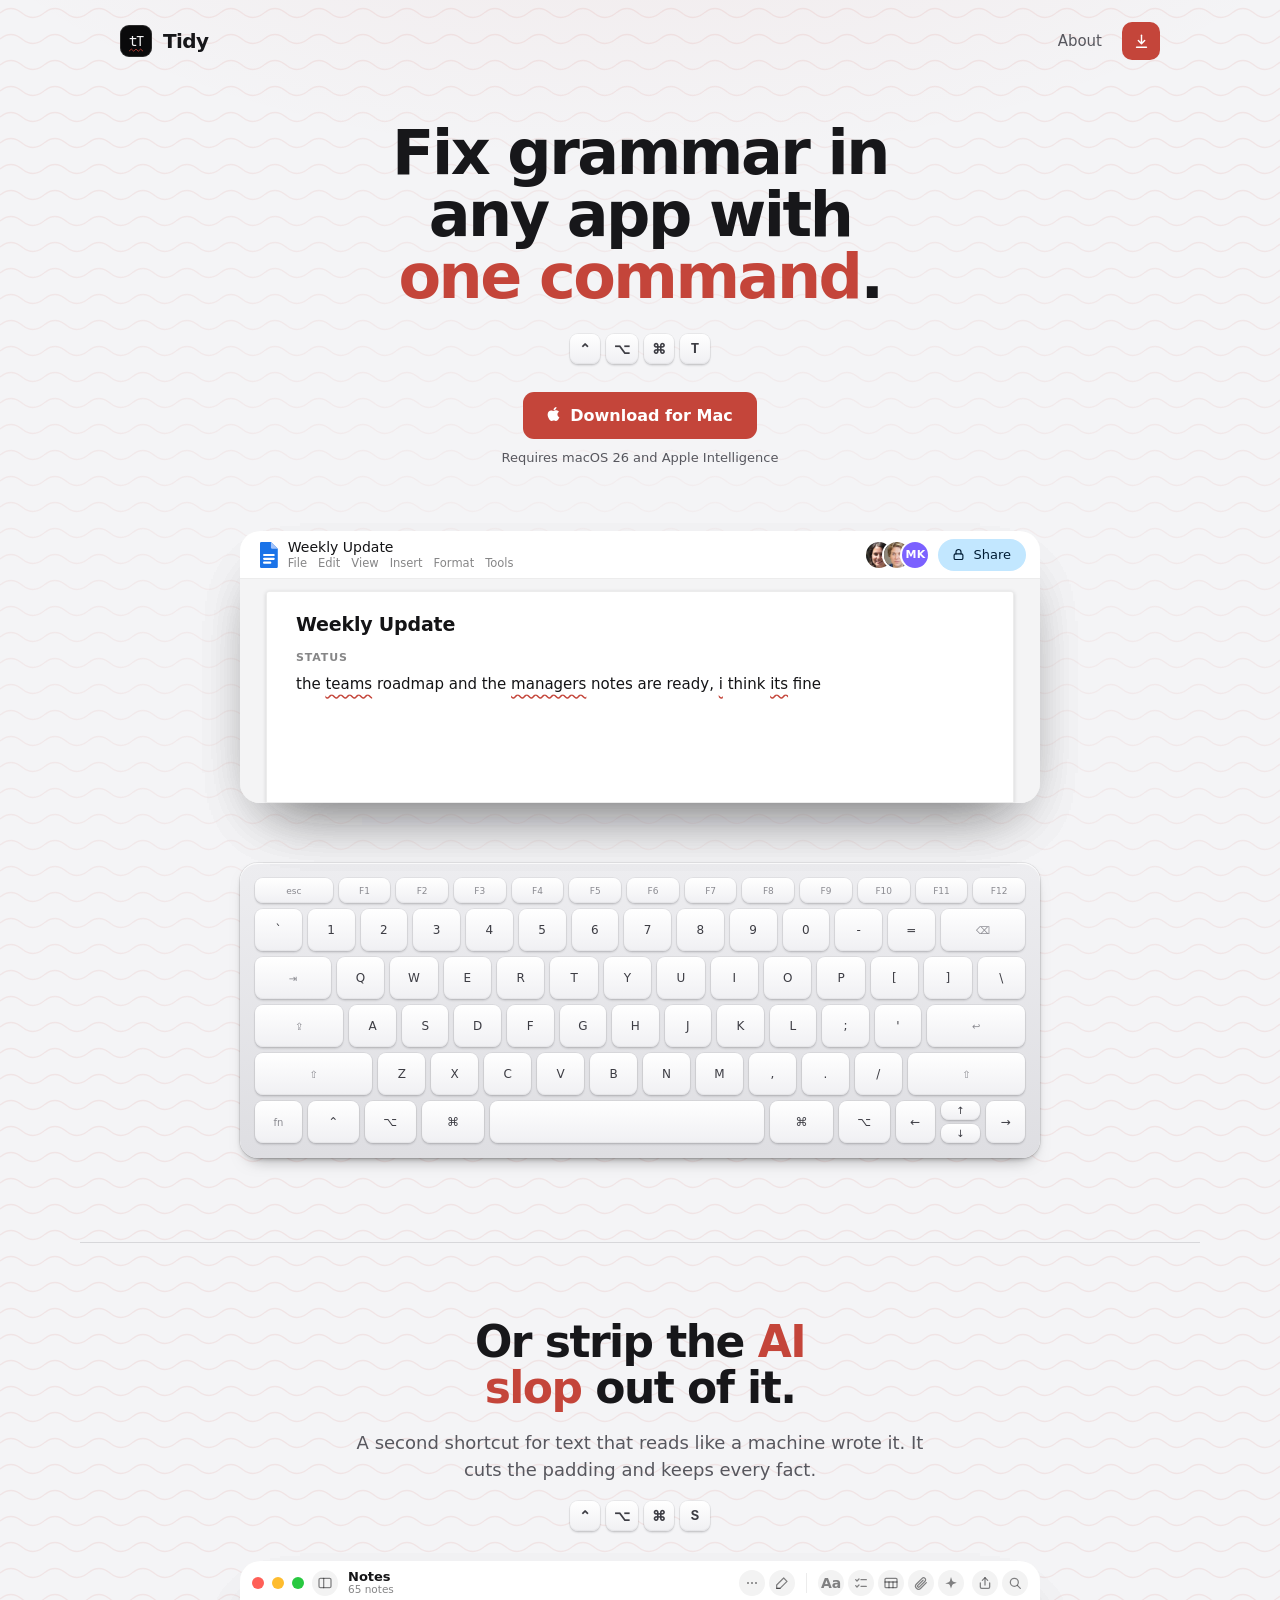
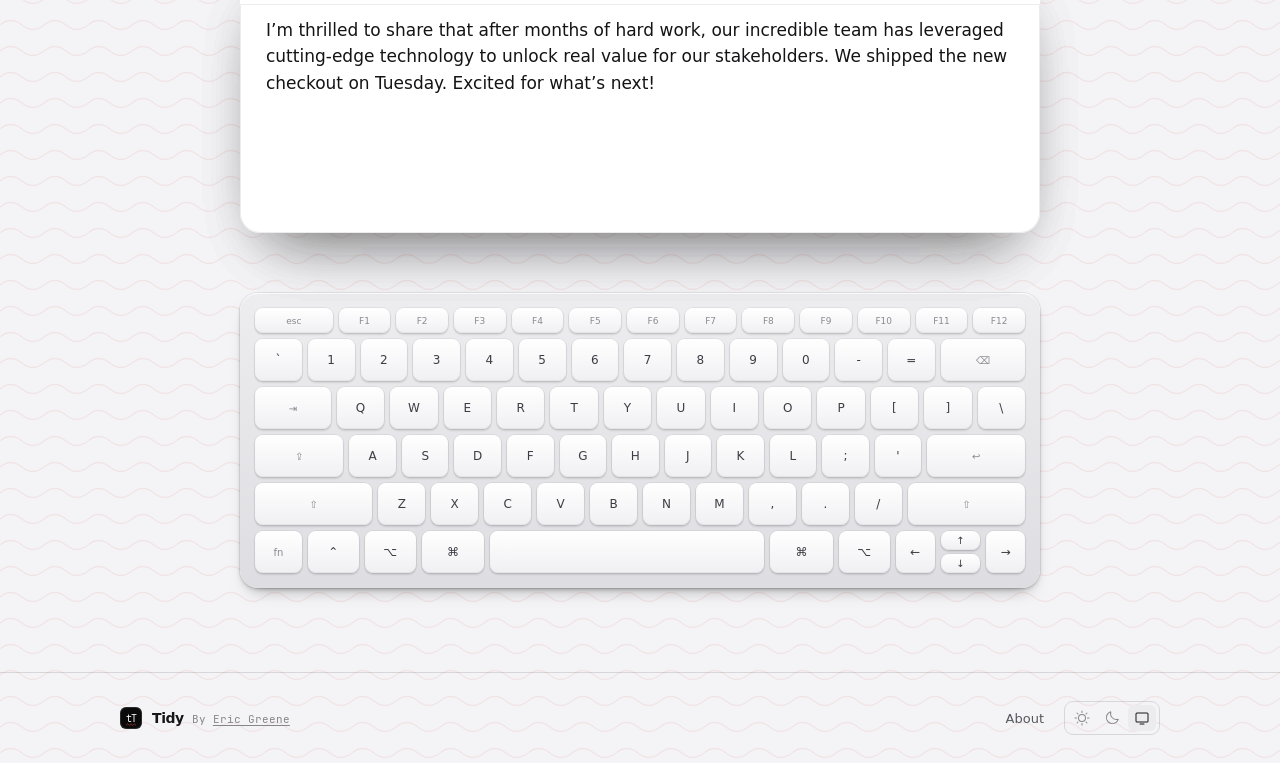
==== commit f9fc1978: "Publish site from tidy@1c72c86" ====
--- a/index.html
+++ b/index.html
@@ -36,7 +36,10 @@
   <div class="wrap heroWrap">
     <div class="h1" style="max-width:16ch;text-wrap:balance">Fix grammar in any app with <span style="color:var(--accent)">one command</span>.</div>
     <div class="shortcutLine"><span class="kbdChip">&#8963;</span><span class="kbdChip">&#8997;</span><span class="kbdChip">&#8984;</span><span class="kbdChip">T</span></div>
-    <a href="https://github.com/greene-squares/tidy-releases/releases/latest/download/Tidy.dmg" class="btn" style="display:inline-flex;align-items:center;gap:10px;font-size:16px;border-radius:11px;padding:14px 24px;margin-top:2px"><svg viewBox="0 0 384 512" fill="currentColor" style="width:13px;height:16px;margin-top:-3px"><path d="M318.7 268.7c-.2-36.7 16.4-64.4 50-84.8-18.8-26.9-47.2-41.7-84.7-44.6-35.5-2.8-74.3 20.7-88.5 20.7-15 0-49.4-19.7-76.4-19.7C63.3 141.2 4 184.8 4 273.5q0 39.3 14.4 81.2c12.8 36.7 59 126.7 107.2 125.2 25.2-.6 43-17.9 75.8-17.9 31.8 0 48.3 17.9 76.4 17.9 48.6-.7 90.4-82.5 102.6-119.3-65.2-30.7-61.7-90-61.7-91.9zm-56.6-164.2c27.3-32.4 24.8-61.9 24-72.5-24.1 1.4-52 16.4-67.9 34.9-17.5 19.8-27.8 44.3-25.6 71.9 26.1 2 49.9-11.4 69.5-34.3z"/></svg>Download for Mac</a>
+    <div style="display:flex;flex-direction:column;align-items:center;gap:11px">
+      <a href="https://github.com/greene-squares/tidy-releases/releases/latest/download/Tidy.dmg" class="btn" style="display:inline-flex;align-items:center;gap:10px;font-size:16px;border-radius:11px;padding:14px 24px;margin-top:2px"><svg viewBox="0 0 384 512" fill="currentColor" style="width:13px;height:16px;margin-top:-3px"><path d="M318.7 268.7c-.2-36.7 16.4-64.4 50-84.8-18.8-26.9-47.2-41.7-84.7-44.6-35.5-2.8-74.3 20.7-88.5 20.7-15 0-49.4-19.7-76.4-19.7C63.3 141.2 4 184.8 4 273.5q0 39.3 14.4 81.2c12.8 36.7 59 126.7 107.2 125.2 25.2-.6 43-17.9 75.8-17.9 31.8 0 48.3 17.9 76.4 17.9 48.6-.7 90.4-82.5 102.6-119.3-65.2-30.7-61.7-90-61.7-91.9zm-56.6-164.2c27.3-32.4 24.8-61.9 24-72.5-24.1 1.4-52 16.4-67.9 34.9-17.5 19.8-27.8 44.3-25.6 71.9 26.1 2 49.9-11.4 69.5-34.3z"/></svg>Download for Mac</a>
+      <div style="font-size:13px;color:var(--sec)">Requires macOS 26 and Apple Intelligence</div>
+    </div>
   </div>
 
   <div class="wrap demoWrap">
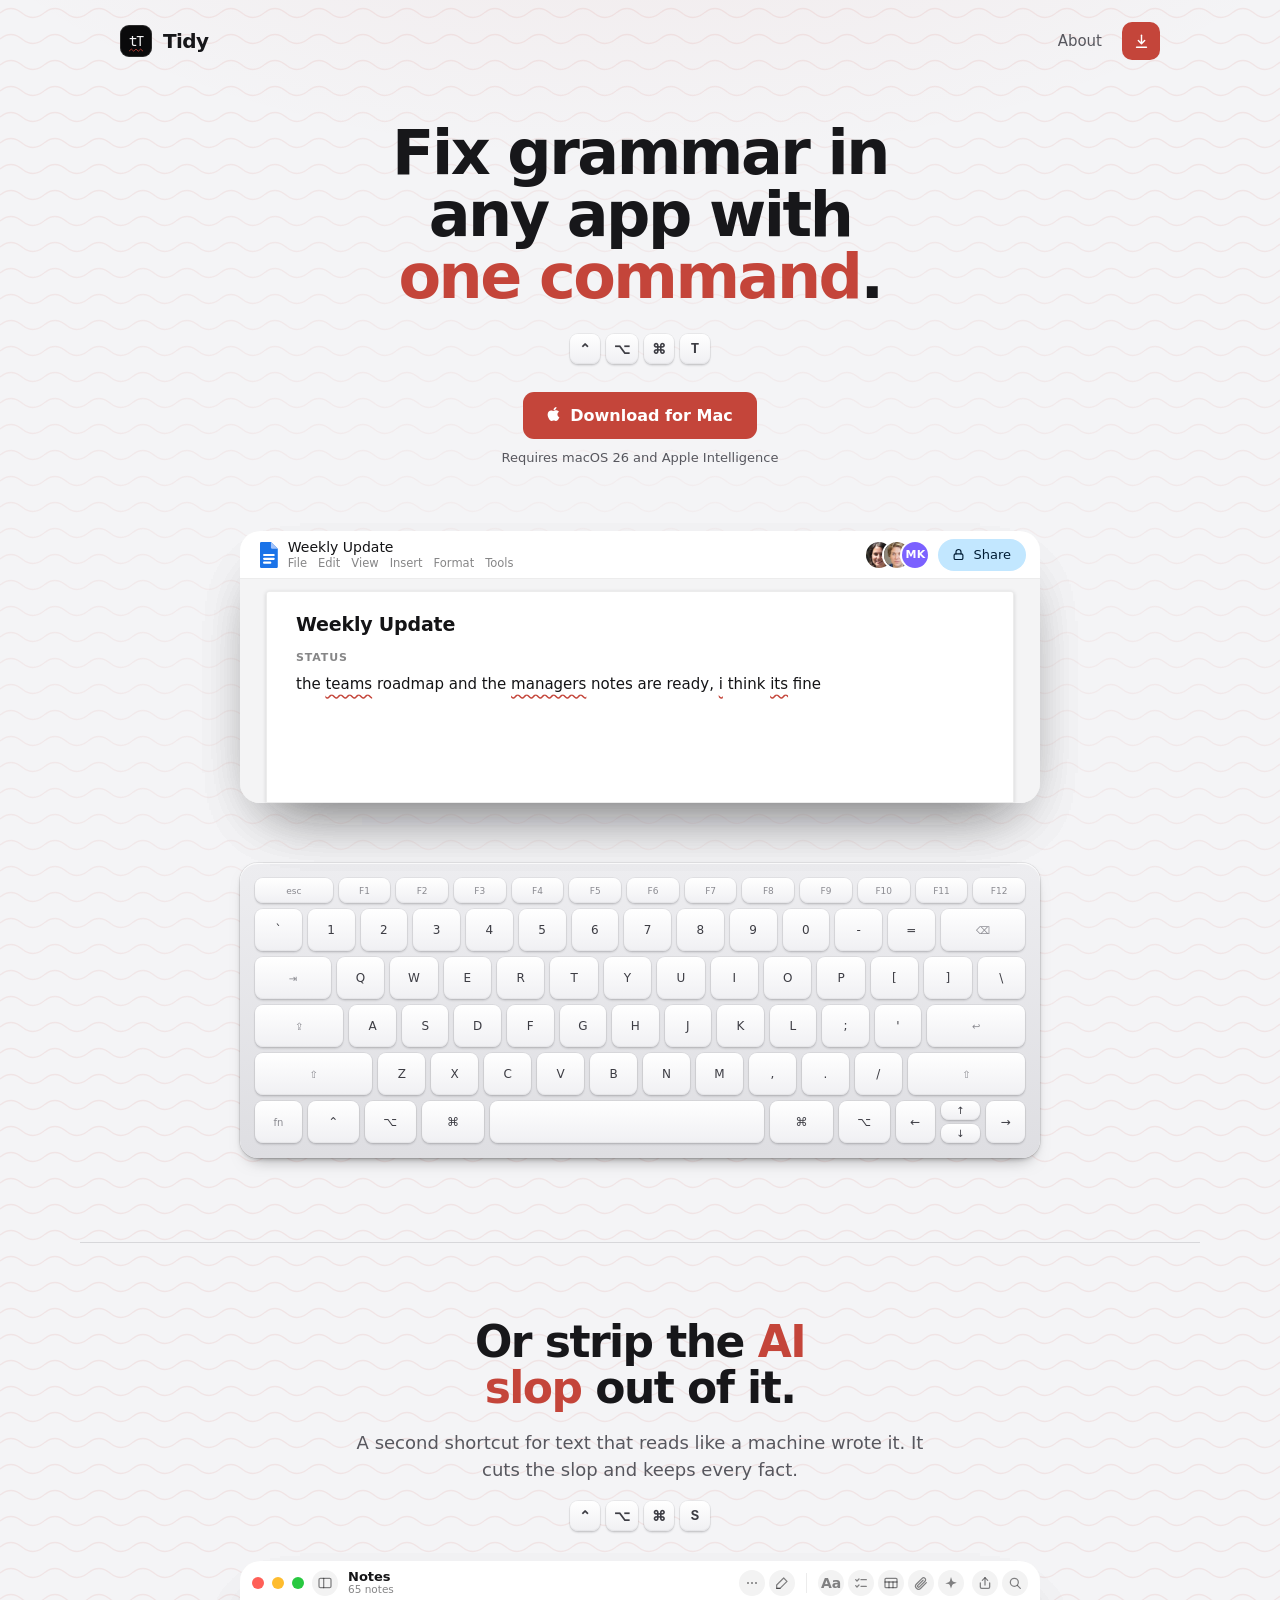
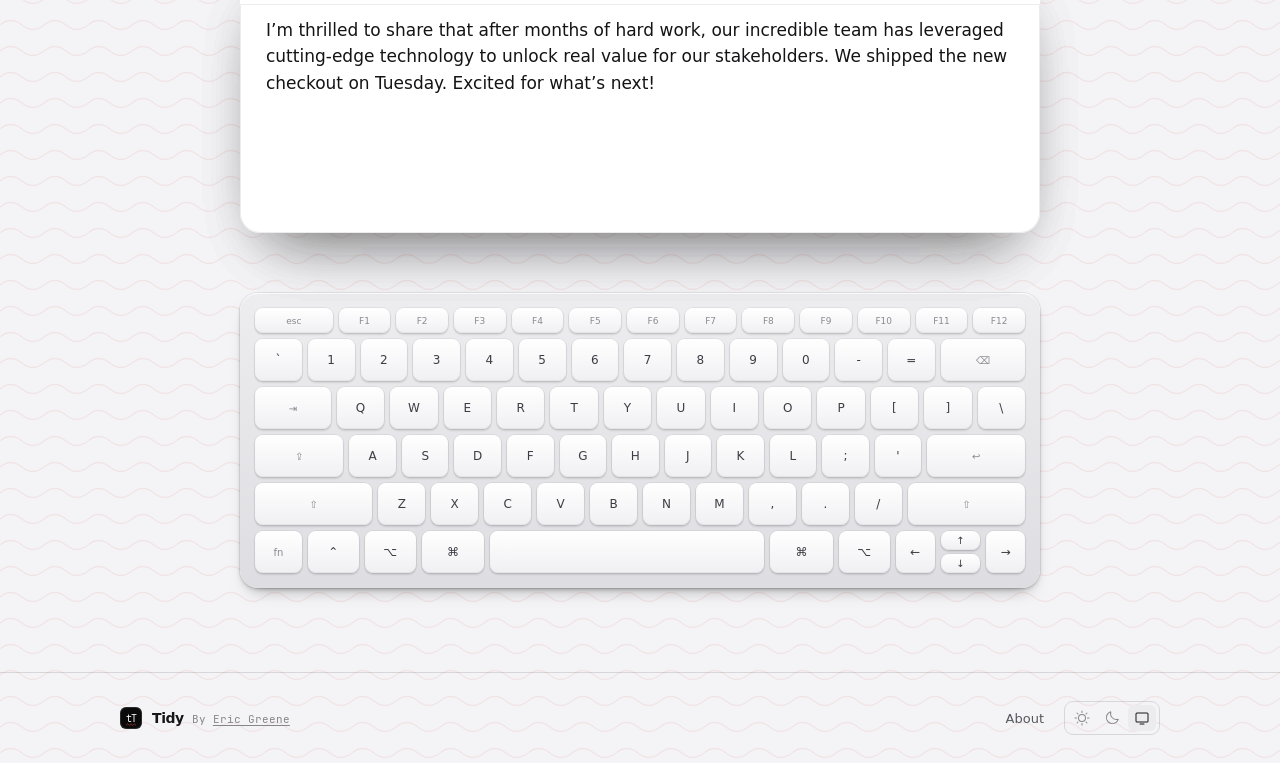
==== commit 7f45f7aa: "Publish site from tidy@c4e9b97" ====
--- a/index.html
+++ b/index.html
@@ -178,7 +178,7 @@
 
   <div class="wrap sectionHead">
     <div class="h2">Or strip the <span style="color:var(--accent)">AI slop</span> out of it.</div>
-    <p class="lede">A second shortcut for text that reads like a machine wrote it. It cuts the padding and keeps every fact.</p>
+    <p class="lede">A second shortcut for text that reads like a machine wrote it. It cuts the slop and keeps every fact.</p>
     <div class="shortcutLine"><span class="kbdChip">&#8963;</span><span class="kbdChip">&#8997;</span><span class="kbdChip">&#8984;</span><span class="kbdChip">S</span></div>
   </div>
 
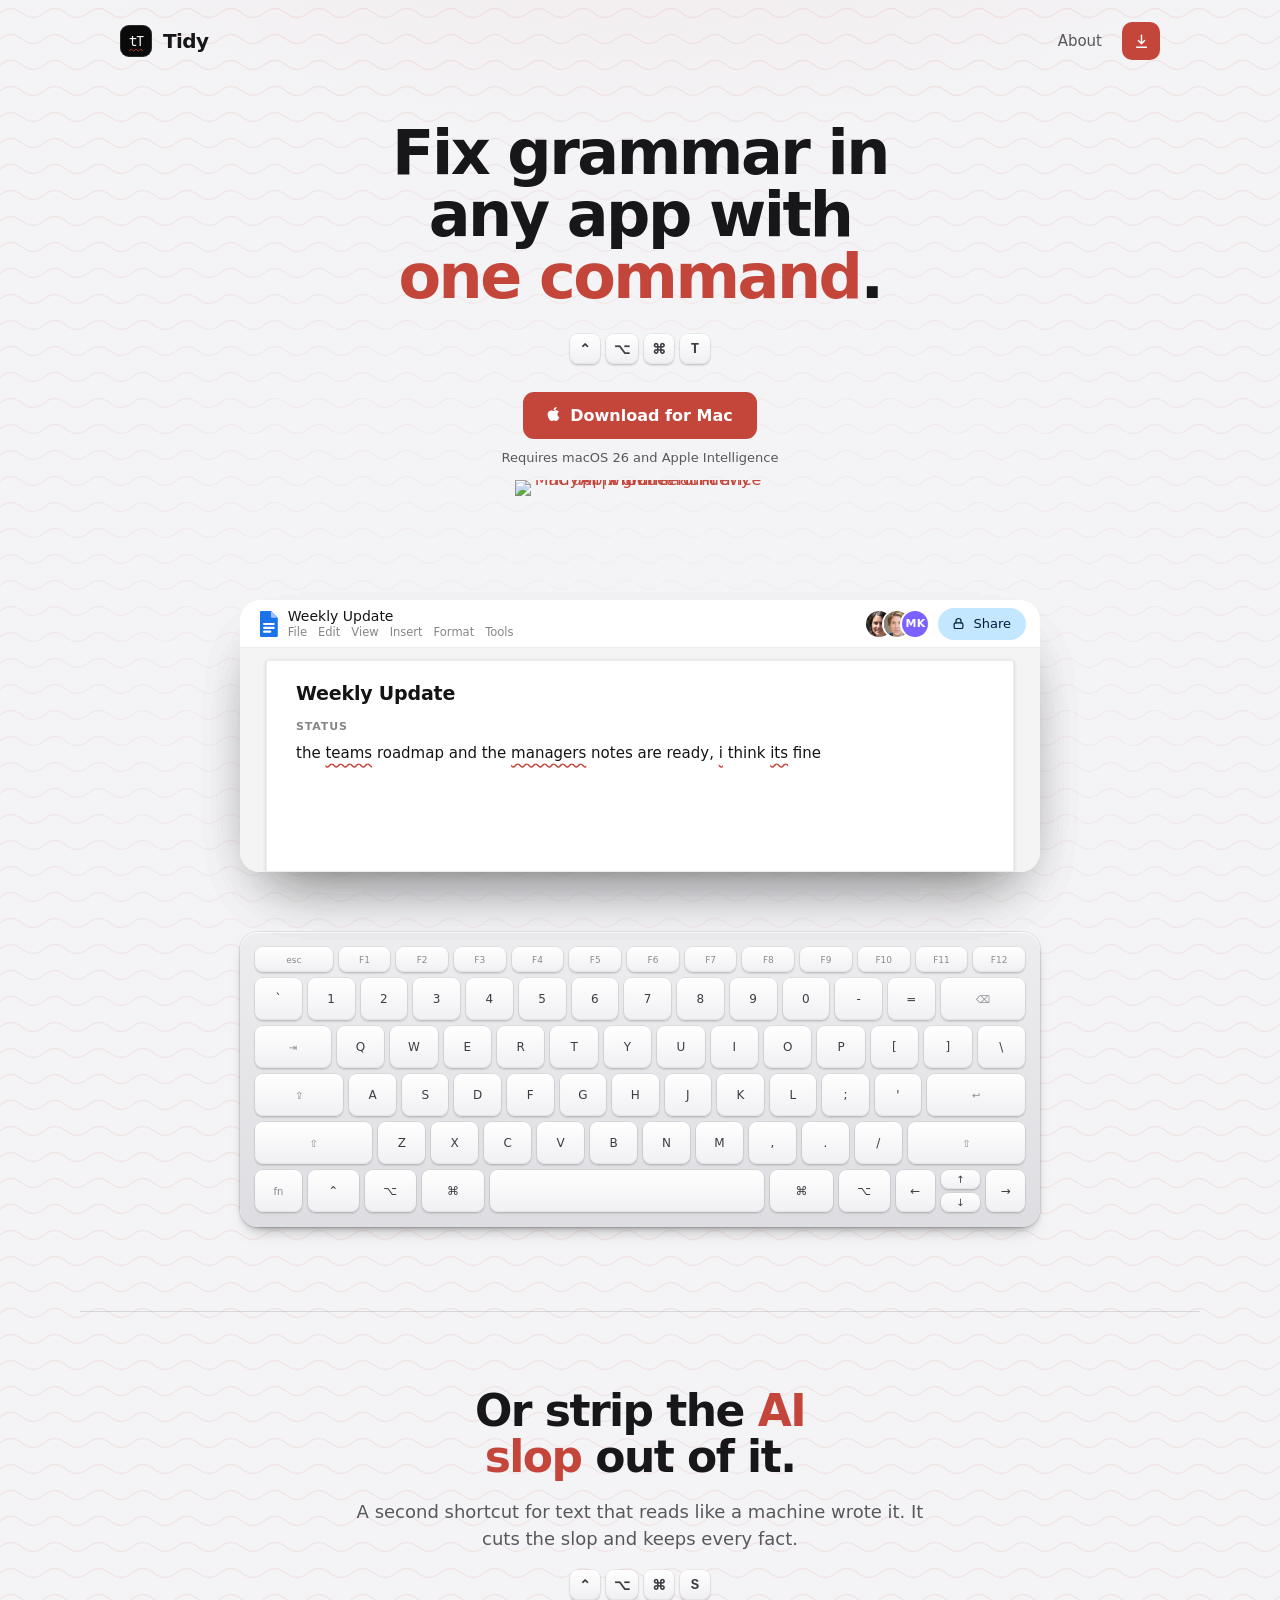
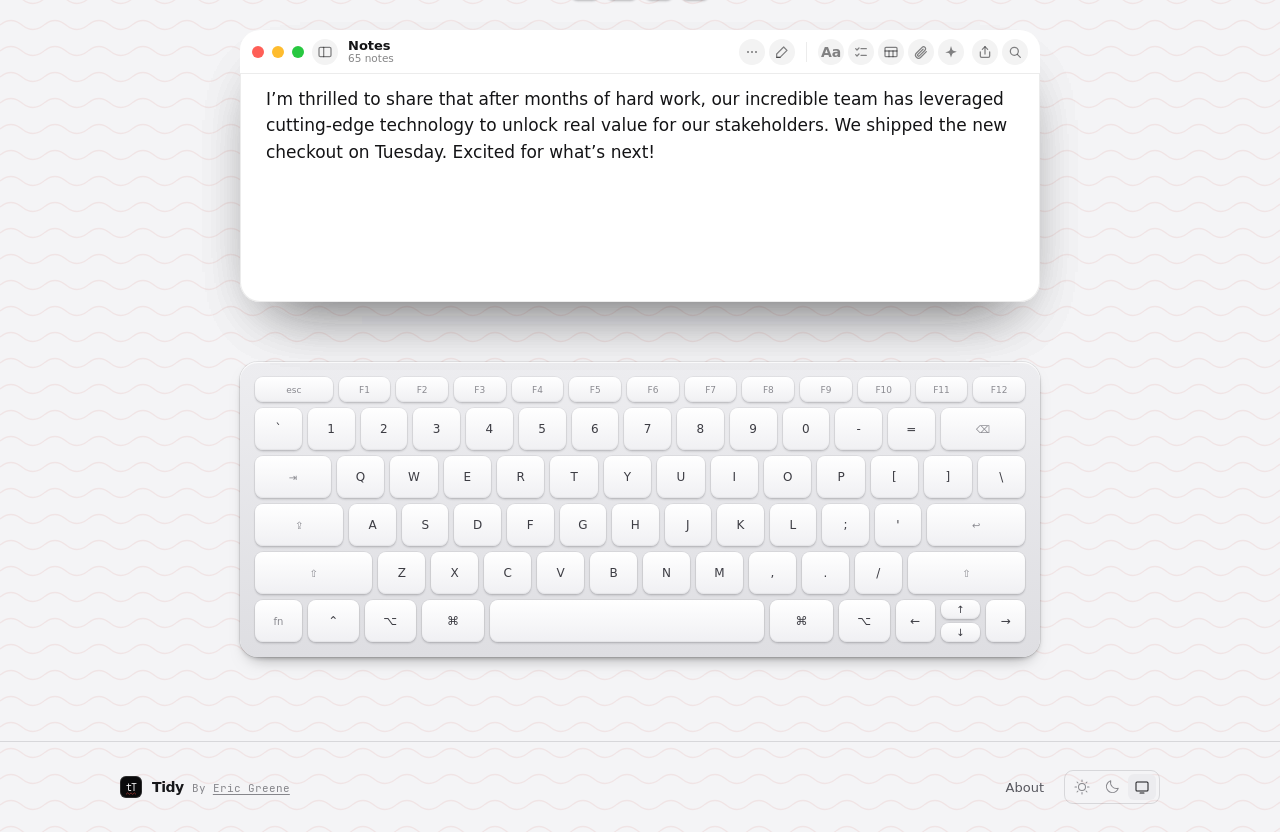
==== commit ab202123: "Publish site from tidy@d0b5938" ====
--- a/index.html
+++ b/index.html
@@ -39,6 +39,13 @@
     <div style="display:flex;flex-direction:column;align-items:center;gap:11px">
       <a href="https://github.com/greene-squares/tidy-releases/releases/latest/download/Tidy.dmg" class="btn" style="display:inline-flex;align-items:center;gap:10px;font-size:16px;border-radius:11px;padding:14px 24px;margin-top:2px"><svg viewBox="0 0 384 512" fill="currentColor" style="width:13px;height:16px;margin-top:-3px"><path d="M318.7 268.7c-.2-36.7 16.4-64.4 50-84.8-18.8-26.9-47.2-41.7-84.7-44.6-35.5-2.8-74.3 20.7-88.5 20.7-15 0-49.4-19.7-76.4-19.7C63.3 141.2 4 184.8 4 273.5q0 39.3 14.4 81.2c12.8 36.7 59 126.7 107.2 125.2 25.2-.6 43-17.9 75.8-17.9 31.8 0 48.3 17.9 76.4 17.9 48.6-.7 90.4-82.5 102.6-119.3-65.2-30.7-61.7-90-61.7-91.9zm-56.6-164.2c27.3-32.4 24.8-61.9 24-72.5-24.1 1.4-52 16.4-67.9 34.9-17.5 19.8-27.8 44.3-25.6 71.9 26.1 2 49.9-11.4 69.5-34.3z"/></svg>Download for Mac</a>
       <div style="font-size:13px;color:var(--sec)">Requires macOS 26 and Apple Intelligence</div>
+      <a class="phBadge" href="https://www.producthunt.com/posts/tidy-8?embed=true&amp;utm_source=badge-featured&amp;utm_medium=badge"
+         target="_blank" rel="noopener" aria-label="Tidy on Product Hunt">
+        <img class="ph-light" width="250" height="54" alt="Tidy - Fix grammar in any Mac app with free on-device AI | Product Hunt"
+             src="https://api.producthunt.com/widgets/embed-image/v1/featured.svg?post_id=1238755&amp;theme=light">
+        <img class="ph-dark" width="250" height="54" alt="Tidy - Fix grammar in any Mac app with free on-device AI | Product Hunt"
+             src="https://api.producthunt.com/widgets/embed-image/v1/featured.svg?post_id=1238755&amp;theme=dark">
+      </a>
     </div>
   </div>
 
--- a/styles.css
+++ b/styles.css
@@ -465,3 +465,18 @@
 
 @media (max-width: 480px) { .h2 { font-size: 27px; } .grid-fixes { grid-template-columns: 1fr; } .h1 { font-size: 38px; } }
 @media (prefers-reduced-motion: reduce) { * { animation: none !important; } }
+
+/* Product Hunt launch badge. Two SVGs rather than one, because the badge is a
+   raster-like asset from their API with the theme baked in: it cannot inherit
+   our tokens. Swapped on the same three states the palette uses, so it follows
+   an explicit choice AND the system default rather than only one of them. */
+.phBadge { margin-top: 4px; line-height: 0; display: inline-block; }
+.phBadge img { display: block; }
+.ph-light { display: none; }
+.ph-dark  { display: block; }
+:root[data-theme="light"] .ph-light { display: block; }
+:root[data-theme="light"] .ph-dark  { display: none; }
+@media (prefers-color-scheme: light) {
+  :root:not([data-theme="dark"]) .ph-light { display: block; }
+  :root:not([data-theme="dark"]) .ph-dark  { display: none; }
+}
